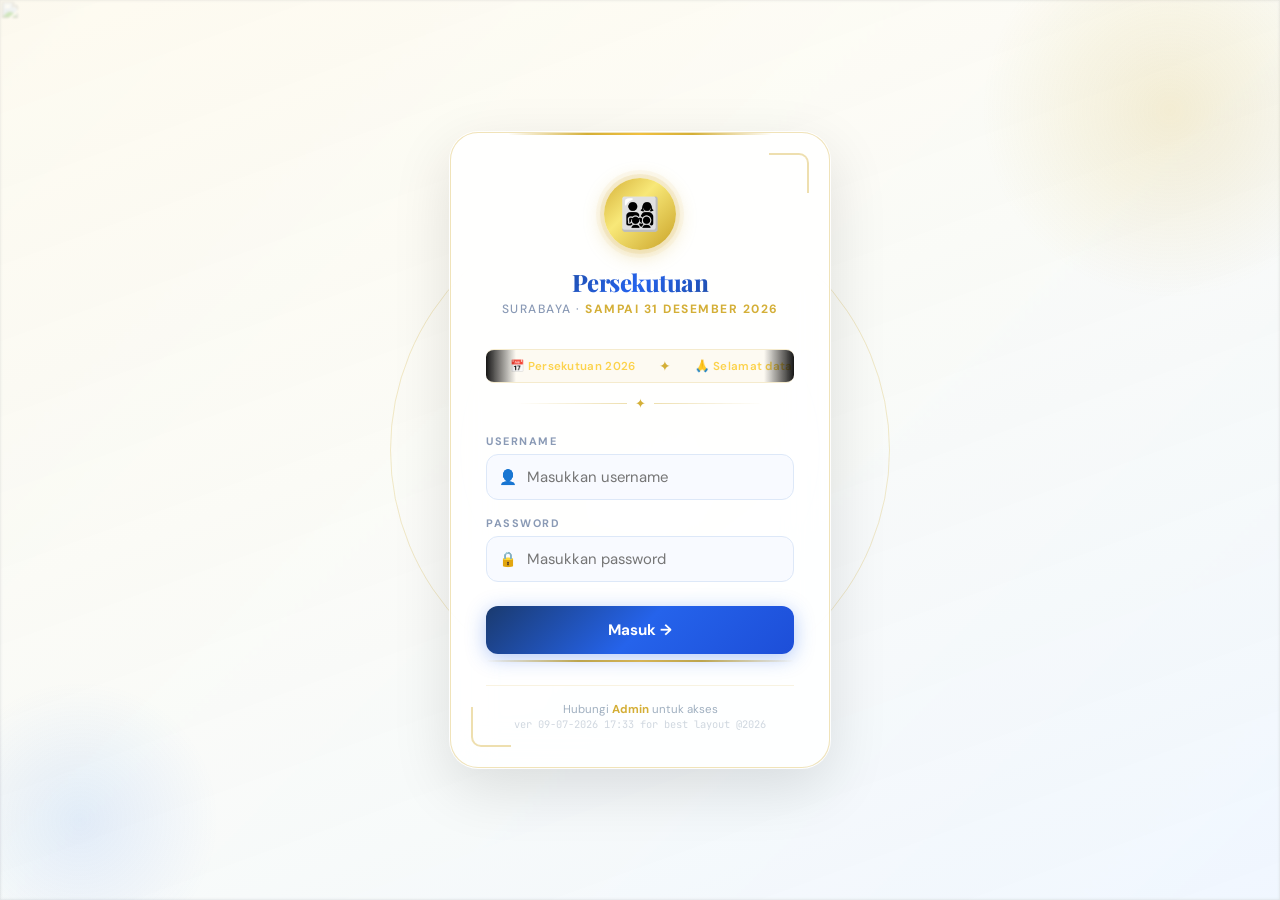
==== index.html @ e9e12b4b "Update index.html dan ada 17 33" ====
<!DOCTYPE html>
<html lang="id">
<head>
<meta charset="UTF-8">
<meta name="viewport" content="width=device-width, initial-scale=1.0, maximum-scale=1.0, user-scalable=no">
<title>Statistik Pemulihan 2026</title>
<script src="https://cdnjs.cloudflare.com/ajax/libs/PapaParse/5.4.1/papaparse.min.js"></script>
<script src="https://cdnjs.cloudflare.com/ajax/libs/xlsx/0.18.5/xlsx.full.min.js"></script>   
<link href="https://fonts.googleapis.com/css2?family=Playfair+Display:ital,wght@0,700;0,800;1,600&family=DM+Sans:wght@300;400;500;600;700&family=JetBrains+Mono:wght@400;600&display=swap" rel="stylesheet">
<script src="https://cdnjs.cloudflare.com/ajax/libs/tone/14.8.49/Tone.js"></script>
<style>
/* ═══════════════════════════════════════════════════
   THEME SYSTEM 16.37 dan 23.35
═══════════════════════════════════════════════════ */
[data-theme="light-white"]{--bg:#f8f9fa;--surface:#ffffff;--surface2:#f0f2f5;--border:#dee2e6;--accent:#1a56db;--accent2:#0891b2;--accent3:#7c3aed;--green:#16a34a;--yellow:#ca8a04;--red:#dc2626;--text:#1e293b;--text2:#475569;--text3:#94a3b8;--glow:rgba(26,86,219,.1);--header-bg:#ffffff;--radius:13px;--fs-bg:#f8f9fa;--fs-text:#1e293b;}
[data-theme="light-cream"]{--bg:#fdf8f0;--surface:#fffef9;--surface2:#f5ede0;--border:#e8d5b7;--accent:#92400e;--accent2:#0891b2;--accent3:#7c3aed;--green:#166534;--yellow:#92400e;--red:#dc2626;--text:#1c1008;--text2:#44301a;--text3:#a16207;--glow:rgba(146,64,14,.1);--header-bg:#fffef9;--radius:13px;--fs-bg:#fdf8f0;--fs-text:#1c1008;}
[data-theme="light-yellow"]{--bg:#fefce8;--surface:#ffffff;--surface2:#fef9c3;--border:#fde68a;--accent:#1d4ed8;--accent2:#0369a1;--accent3:#7c3aed;--green:#166534;--yellow:#b45309;--red:#be123c;--text:#1e3a5f;--text2:#1e40af;--text3:#3b82f6;--glow:rgba(29,78,216,.1);--header-bg:#ffffff;--radius:13px;--fs-bg:#fefce8;--fs-text:#1e3a5f;}
[data-theme="light-pink"]{--bg:#fdf2f8;--surface:#ffffff;--surface2:#fce7f3;--border:#f9a8d4;--accent:#be185d;--accent2:#0891b2;--accent3:#7c3aed;--green:#166534;--yellow:#b45309;--red:#9f1239;--text:#4a0826;--text2:#831843;--text3:#db2777;--glow:rgba(190,24,93,.1);--header-bg:#ffffff;--radius:13px;--fs-bg:#fdf2f8;--fs-text:#4a0826;}
[data-theme="light-black"]{--bg:#f1f5f9;--surface:#ffffff;--surface2:#e2e8f0;--border:#cbd5e1;--accent:#0f172a;--accent2:#334155;--accent3:#475569;--green:#15803d;--yellow:#b45309;--red:#dc2626;--text:#0f172a;--text2:#1e293b;--text3:#475569;--glow:rgba(15,23,42,.08);--header-bg:#ffffff;--radius:13px;--fs-bg:#f1f5f9;--fs-text:#0f172a;}
[data-theme="dark-black"]{--bg:#0a0a0a;--surface:#141414;--surface2:#1e1e1e;--border:#2a2a2a;--accent:#ffffff;--accent2:#e2e8f0;--accent3:#94a3b8;--green:#22c55e;--yellow:#facc15;--red:#f87171;--text:#f1f5f9;--text2:#cbd5e1;--text3:#64748b;--glow:rgba(255,255,255,.08);--header-bg:#141414;--radius:13px;--fs-bg:#0a0a0a;--fs-text:#f1f5f9;}
[data-theme="dark-green"]{--bg:#071a0e;--surface:#0d2a18;--surface2:#153d24;--border:#1e5c34;--accent:#4ade80;--accent2:#86efac;--accent3:#bbf7d0;--green:#16a34a;--yellow:#facc15;--red:#f87171;--text:#dcfce7;--text2:#86efac;--text3:#4ade80;--glow:rgba(74,222,128,.15);--header-bg:#0d2a18;--radius:13px;--fs-bg:#071a0e;--fs-text:#dcfce7;}
[data-theme="dark-blue"]{--bg:#030d1a;--surface:#041526;--surface2:#072040;--border:#0a3060;--accent:#60a5fa;--accent2:#93c5fd;--accent3:#bfdbfe;--green:#34d399;--yellow:#fbbf24;--red:#f87171;--text:#e0f2fe;--text2:#93c5fd;--text3:#60a5fa;--glow:rgba(96,165,250,.15);--header-bg:#041526;--radius:13px;--fs-bg:#030d1a;--fs-text:#e0f2fe;}
[data-theme="dark-red"]{--bg:#0d0000;--surface:#1a0000;--surface2:#2a0000;--border:#5c1010;--accent:#fca5a5;--accent2:#fda4af;--accent3:#fecdd3;--green:#34d399;--yellow:#fbbf24;--red:#ef4444;--text:#fee2e2;--text2:#fca5a5;--text3:#f87171;--glow:rgba(252,165,165,.15);--header-bg:#1a0000;--radius:13px;--fs-bg:#0d0000;--fs-text:#fee2e2;}
[data-theme="dark-gold"]{--bg:#0c0900;--surface:#1a1400;--surface2:#2a2100;--border:#4a3800;--accent:#fcd34d;--accent2:#fbbf24;--accent3:#f59e0b;--green:#34d399;--yellow:#f59e0b;--red:#f87171;--text:#fefce8;--text2:#fde68a;--text3:#fbbf24;--glow:rgba(252,211,77,.15);--header-bg:#1a1400;--radius:13px;--fs-bg:#0c0900;--fs-text:#fefce8;}
:root{--bg:#0a0e17;--surface:#111827;--surface2:#1a2235;--border:#1e2d45;--accent:#3b82f6;--accent2:#06b6d4;--accent3:#8b5cf6;--green:#10b981;--yellow:#f59e0b;--red:#ef4444;--text:#e2e8f0;--text2:#94a3b8;--text3:#64748b;--glow:rgba(59,130,246,.15);--header-bg:#111827;--radius:13px;--fs-bg:#0a0e17;--fs-text:#e2e8f0;}

*,*::before,*::after{box-sizing:border-box;margin:0;padding:0}
html,body{height:100%;font-family:'DM Sans',sans-serif;background:var(--bg);color:var(--text);overflow:hidden;-webkit-font-smoothing:antialiased;}
body{min-height:100vh;min-height:-webkit-fill-available;}

/* ── LOGIN ─────────────────────────────────────────────── */
#login-screen{position:fixed;top:0;left:0;width:100%;height:100%;display:flex;align-items:center;justify-content:center;z-index:9000;overflow:hidden;background:linear-gradient(135deg,#f8f5ee 0%,#fffdf7 40%,#f0f4ff 100%);}
#login-media-wrap{position:absolute;inset:0;z-index:0;overflow:hidden;}
#login-video-bg{width:100%;height:100%;object-fit:cover;display:none;}
#login-img-bg{width:100%;height:100%;object-fit:cover;display:none;}
.login-media-overlay{position:absolute;inset:0;background:linear-gradient(160deg,rgba(255,252,240,.72) 0%,rgba(240,248,255,.65) 100%);backdrop-filter:blur(1px);}
.login-geo{position:absolute;inset:0;z-index:1;overflow:hidden;pointer-events:none;}
.login-geo::before{content:'';position:absolute;top:-80px;right:-80px;width:380px;height:380px;border-radius:50%;background:radial-gradient(circle,rgba(212,175,55,.18) 0%,transparent 70%);}
.login-geo::after{content:'';position:absolute;bottom:-60px;left:-60px;width:280px;height:280px;border-radius:50%;background:radial-gradient(circle,rgba(59,130,246,.12) 0%,transparent 70%);}
.login-ring{position:absolute;border-radius:50%;border:1px solid rgba(212,175,55,.25);animation:ringRotate 18s linear infinite;}
.login-ring-1{width:500px;height:500px;top:50%;left:50%;transform:translate(-50%,-50%);animation-duration:22s;}
.login-ring-2{width:360px;height:360px;top:50%;left:50%;transform:translate(-50%,-50%);border-color:rgba(59,130,246,.18);animation-direction:reverse;animation-duration:16s;}
.login-ring-3{width:220px;height:220px;top:50%;left:50%;transform:translate(-50%,-50%);border-color:rgba(212,175,55,.3);animation-duration:10s;}
@keyframes ringRotate{from{transform:translate(-50%,-50%) rotate(0deg)}to{transform:translate(-50%,-50%) rotate(360deg)}}
.ring-dot{position:absolute;width:7px;height:7px;border-radius:50%;background:radial-gradient(circle,#d4af37,rgba(212,175,55,.3));top:-3px;left:50%;transform:translateX(-50%);box-shadow:0 0 8px rgba(212,175,55,.6);}
.ring-dot-2{background:radial-gradient(circle,#3b82f6,rgba(59,130,246,.3));box-shadow:0 0 8px rgba(59,130,246,.5);}
.login-card{position:relative;z-index:10;background:rgba(255,255,255,.88);border:1.5px solid rgba(212,175,55,.35);border-radius:28px;padding:2.8rem 2.2rem 2.2rem;width:94%;max-width:380px;box-shadow:0 0 0 1px rgba(255,255,255,.9),0 20px 60px rgba(0,0,0,.12),inset 0 1px 0 rgba(255,255,255,1);backdrop-filter:blur(20px);animation:loginCardIn .7s cubic-bezier(.34,1.56,.64,1) both;}
@keyframes loginCardIn{from{opacity:0;transform:translateY(30px) scale(.96)}to{opacity:1;transform:none}}
.login-card::before{content:'';position:absolute;top:0;left:15%;right:15%;height:2px;background:linear-gradient(90deg,transparent,#d4af37 30%,#f0c040 50%,#d4af37 70%,transparent);border-radius:0 0 2px 2px;}
.login-card::after{content:'';position:absolute;top:20px;right:20px;width:40px;height:40px;border-top:2px solid rgba(212,175,55,.4);border-right:2px solid rgba(212,175,55,.4);border-radius:0 10px 0 0;}
.login-corner-bl{position:absolute;bottom:20px;left:20px;width:40px;height:40px;border-bottom:2px solid rgba(212,175,55,.4);border-left:2px solid rgba(212,175,55,.4);border-radius:0 0 0 10px;}
.login-logo{text-align:center;margin-bottom:2rem;}
.login-emblem{width:72px;height:72px;border-radius:50%;background:linear-gradient(135deg,#d4af37 0%,#f8e878 40%,#c9a227 100%);display:flex;align-items:center;justify-content:center;margin:0 auto 1rem;font-size:2rem;box-shadow:0 4px 20px rgba(212,175,55,.4),0 0 0 4px rgba(212,175,55,.12),0 0 0 8px rgba(212,175,55,.06);animation:emblemPulse 3s ease-in-out infinite;}
@keyframes emblemPulse{0%,100%{box-shadow:0 4px 20px rgba(212,175,55,.4),0 0 0 4px rgba(212,175,55,.12),0 0 0 8px rgba(212,175,55,.06)}50%{box-shadow:0 4px 28px rgba(212,175,55,.6),0 0 0 6px rgba(212,175,55,.18),0 0 0 12px rgba(212,175,55,.08)}}
.login-logo h2{font-family:'Playfair Display',serif;font-size:1.5rem;font-weight:800;background:linear-gradient(135deg,#1a3a6e,#2563eb,#1a3a6e);-webkit-background-clip:text;-webkit-text-fill-color:transparent;background-clip:text;letter-spacing:-.5px;margin-bottom:3px;}
.login-logo .sub{font-size:.75rem;font-weight:500;color:#8a9ab5;letter-spacing:1.5px;text-transform:uppercase;}
.login-logo .sub span{color:#d4af37;font-weight:700;}
.login-divider{display:flex;align-items:center;gap:8px;margin:0 auto 1.4rem;width:80%;}
.login-divider::before,.login-divider::after{content:'';flex:1;height:1px;background:linear-gradient(90deg,transparent,rgba(212,175,55,.4));}
.login-divider::after{background:linear-gradient(90deg,rgba(212,175,55,.4),transparent);}
.login-divider-icon{font-size:.8rem;color:#d4af37;}

 /* ── TICKER / TEKS BERJALAN LOGIN ─────────────────────────── */
.login-ticker-wrap {
  overflow: hidden;
  border-top: 1px solid rgba(212,175,55,.2);
  border-bottom: 1px solid rgba(212,175,55,.2);
  background: rgba(212,175,55,.06);
  border-radius: 8px;
  padding: 7px 0;
  margin: 12px 0;
  position: relative;
}
.login-ticker-wrap::before,
.login-ticker-wrap::after {
  content: '';
  position: absolute;
  top: 0; bottom: 0;
  width: 30px;
  z-index: 2;
}
.login-ticker-wrap::before { left: 0; background: linear-gradient(to right, rgba(255,252,240,.95), transparent); }
.login-ticker-wrap::after  { right:0; background: linear-gradient(to left,  rgba(255,252,240,.95), transparent); }

.login-ticker {
  display: flex;
  white-space: nowrap;
  animation: tickerScroll 28s linear infinite;
  will-change: transform;
}
.login-ticker:hover { animation-play-state: paused; }
.login-ticker-item {
  display: inline-flex;
  align-items: center;
  gap: 6px;
  padding: 0 24px;
  font-size: .72rem;
  font-weight: 600;
  color: #92400e;
  letter-spacing: .3px;
  font-family: 'DM Sans', sans-serif;
}
.login-ticker-sep {
  color: #d4af37;
  font-size: .9rem;
}
@keyframes tickerScroll {
  from { transform: translateX(0); }
  to   { transform: translateX(-50%); }
}

/* Dark theme ticker override */
[data-theme^="dark"] .login-ticker-item { color: #fcd34d; }
[data-theme^="dark"] .login-ticker-wrap::before { background: linear-gradient(to right, rgba(10,10,10,.95), transparent); }
[data-theme^="dark"] .login-ticker-wrap::after  { background: linear-gradient(to left,  rgba(10,10,10,.95), transparent); }
[data-theme="light-white"] .login-ticker-wrap::before { background: linear-gradient(to right, rgba(248,249,250,.95), transparent); }
[data-theme="light-white"] .login-ticker-wrap::after  { background: linear-gradient(to left,  rgba(248,249,250,.95), transparent); }  
.lf{margin-bottom:1rem;}
.lf label{display:block;font-size:.68rem;font-weight:700;color:#8a9ab5;text-transform:uppercase;letter-spacing:1.5px;margin-bottom:6px;}
.lf-input-wrap{position:relative;}
.lf-icon{position:absolute;left:13px;top:50%;transform:translateY(-50%);font-size:.9rem;color:#b0bec5;pointer-events:none;}
.lf input{width:100%;background:#f8faff;border:1.5px solid #dde8f8;border-radius:12px;padding:12px 14px 12px 40px;color:#1e2d4a;font-family:'DM Sans',sans-serif;font-size:.93rem;outline:none;transition:border-color .25s,box-shadow .25s;}
.lf input:focus{border-color:#d4af37;background:#fff;box-shadow:0 0 0 4px rgba(212,175,55,.12);}
.login-btn{width:100%;padding:14px;margin-top:.5rem;background:linear-gradient(135deg,#1a3a6e 0%,#2563eb 50%,#1d4ed8 100%);color:#fff;border:none;border-radius:12px;font-family:'DM Sans',sans-serif;font-weight:700;font-size:.95rem;cursor:pointer;box-shadow:0 4px 20px rgba(37,99,235,.35);transition:all .2s;}
.login-btn:active{transform:scale(.98);}
.login-btn-gold{display:block;height:2px;margin-top:6px;border-radius:2px;background:linear-gradient(90deg,transparent,#d4af37 30%,#f0c040 50%,#d4af37 70%,transparent);}
.login-footer{text-align:center;margin-top:1.4rem;font-size:.72rem;color:#a0b0c0;border-top:1px solid rgba(212,175,55,.15);padding-top:1rem;}
.login-footer strong{color:#d4af37;}
.login-error{background:rgba(239,68,68,.08);border:1px solid rgba(239,68,68,.25);border-radius:8px;padding:8px 12px;font-size:.8rem;color:#dc2626;margin-top:8px;display:none;text-align:center;}


/* ── POPUP PENGUMUMAN ANIMASI ─────────────────────────────── */
@keyframes popupIn {
  from { opacity:0; transform:scale(.9) translateY(20px); }
  to   { opacity:1; transform:none; }
}

/* ── ADMIN PENGUMUMAN BUTTON ──────────────────────────────── */
#admin-pum-section { animation: fadeIn .3s ease; }
@keyframes fadeIn { from{opacity:0;transform:translateY(10px)} to{opacity:1;transform:none} }
/* ── MAIN APP ─────────────────────────────────────────── */
#main-app{display:none;flex-direction:column;height:100vh;height:-webkit-fill-available;padding-bottom:env(safe-area-inset-bottom,0px);}
header{background:var(--header-bg);border-bottom:1px solid var(--border);padding:0 8px;height:54px;min-height:54px;display:flex;align-items:center;justify-content:space-between;flex-shrink:0;z-index:100;}
.hdr-left{display:flex;align-items:center;gap:8px;min-width:0;overflow:hidden;}
.hdr-dot{width:7px;height:7px;border-radius:50%;background:var(--green);box-shadow:0 0 6px var(--green);animation:blink 2s infinite;flex-shrink:0;}
@keyframes blink{0%,100%{opacity:1}50%{opacity:.3}}
.hdr-title{font-size:.82rem;font-weight:700;color:var(--text);white-space:nowrap;overflow:hidden;text-overflow:ellipsis;max-width:110px;}
.hdr-sub{font-size:.62rem;color:var(--text3);font-family:'JetBrains Mono',monospace;white-space:nowrap;overflow:hidden;text-overflow:ellipsis;max-width:110px;}
.hdr-right{display:flex;gap:4px;align-items:center;flex-shrink:0;}
.icon-btn{width:30px;height:30px;border-radius:7px;border:1px solid var(--border);background:var(--surface2);color:var(--text);cursor:pointer;display:flex;align-items:center;justify-content:center;font-size:.82rem;transition:background .2s;flex-shrink:0;}
.icon-btn:hover{background:var(--border);}
.icon-btn.logout{color:var(--red);border-color:rgba(239,68,68,.3);}
#live-clock{font-family:'JetBrains Mono',monospace;font-size:.65rem;color:var(--accent2);background:var(--surface2);padding:3px 6px;border-radius:7px;border:1px solid var(--border);letter-spacing:.3px;white-space:nowrap;}

/* ── THEME PANEL ──────────────────────────────────────── */
#theme-panel{display:none;position:fixed;top:58px;right:10px;z-index:500;background:var(--surface);border:1px solid var(--border);border-radius:14px;padding:12px;box-shadow:0 8px 32px rgba(0,0,0,.4);width:260px;}
.theme-section-label{font-size:.65rem;font-weight:700;color:var(--text3);text-transform:uppercase;letter-spacing:1px;margin:6px 0 4px;}
.theme-chips-row{display:flex;flex-wrap:wrap;gap:5px;margin-bottom:4px;}
.theme-chip{display:flex;align-items:center;gap:5px;padding:5px 9px;border-radius:7px;border:1px solid var(--border);background:var(--surface2);cursor:pointer;font-size:.72rem;font-weight:500;color:var(--text2);transition:all .2s;white-space:nowrap;}
.theme-chip:hover,.theme-chip.active{border-color:var(--accent);color:var(--accent);background:var(--glow);}
.theme-dot{width:9px;height:9px;border-radius:50%;flex-shrink:0;}

nav{display:flex;overflow-x:auto;background:var(--surface);border-bottom:1px solid var(--border);flex-shrink:0;scrollbar-width:none;padding:0 6px;gap:2px;min-height:40px;}
nav::-webkit-scrollbar{display:none;}
nav button{padding:8px 12px;border:none;background:none;cursor:pointer;white-space:nowrap;font-family:'DM Sans',sans-serif;font-weight:500;font-size:.8rem;color:var(--text3);border-bottom:2px solid transparent;transition:all .2s;flex-shrink:0;}
nav button.active{color:var(--accent);border-bottom-color:var(--accent);}
nav button:hover:not(.active){color:var(--text2);}

#app-content-wrapper{flex:1;min-height:0;overflow-y:auto;-webkit-overflow-scrolling:touch;}
.content-area{padding:12px 12px 80px 12px;}

/* ── FULLSCREEN LYRIC ─────────────────────────────────── */
#fullscreen-lyric{position:fixed;inset:0;background:var(--fs-bg,var(--bg));color:var(--fs-text,var(--text));z-index:9999;display:flex;flex-direction:column;}
.fs-back{position:fixed;top:10px;left:10px;z-index:10;background:var(--surface);border:1px solid var(--border);color:var(--text);border-radius:8px;padding:8px 14px;font-family:'DM Sans',sans-serif;font-weight:600;font-size:.85rem;cursor:pointer;}
.fs-controls{position:fixed;top:10px;right:10px;z-index:10;display:flex;gap:5px;}
.fs-ctrl-btn{background:var(--surface);border:1px solid var(--border);color:var(--text);border-radius:8px;padding:7px 12px;font-family:'DM Sans',sans-serif;font-weight:600;font-size:.85rem;cursor:pointer;}
.fs-content{flex:1;padding:60px 20px;font-size:2rem;line-height:1.6;white-space:pre-line;overflow-y:auto;text-align:center;color:var(--fs-text,var(--text));padding-bottom:calc(60px + env(safe-area-inset-bottom,0px));}

.font-normal{font-family:inherit;font-weight:normal;}
.font-bold{font-weight:700;}
.font-courier{font-family:'Courier New',Courier,monospace;line-height:1.6;}
.font-verdana{font-family:Verdana,Geneva,sans-serif;line-height:1.8;}
.font-times{font-family:'Times New Roman',Times,serif;line-height:1.7;}
.font-bold2{font-family:'DM Sans',sans-serif;font-weight:800;}
.font-thin{font-family:'DM Sans',sans-serif;font-weight:300;}

/* ── DASHBOARD ────────────────────────────────────────── */
.dash-grid{display:grid;grid-template-columns:1fr 1fr;gap:10px;margin-bottom:14px;}
.dash-card{background:var(--surface);border:1px solid var(--border);border-radius:var(--radius);padding:16px;position:relative;overflow:hidden;}
.dash-card::before{content:'';position:absolute;top:-20px;right:-20px;width:80px;height:80px;border-radius:50%;background:var(--glow);}
.dash-card-icon{font-size:1.6rem;margin-bottom:6px;display:block;}
.dash-card-val{font-size:1.8rem;font-weight:800;color:var(--accent);font-family:'Playfair Display',serif;}
.dash-card-label{font-size:.72rem;color:var(--text3);margin-top:2px;}
.clock-card{background:linear-gradient(135deg,var(--surface) 0%,var(--surface2) 100%);border:1px solid var(--border);border-radius:var(--radius);padding:18px 16px;text-align:center;margin-bottom:10px;}
.clock-big{font-family:'JetBrains Mono',monospace;font-size:2rem;font-weight:600;color:var(--accent);letter-spacing:2px;}
.clock-date{font-size:.8rem;color:var(--text2);margin-top:4px;}
.acara-now-box{background:var(--surface);border:1px solid var(--accent);border-radius:var(--radius);padding:14px;margin-bottom:10px;position:relative;overflow:hidden;}
.acara-now-box::before{content:'';position:absolute;left:0;top:0;bottom:0;width:4px;background:var(--accent);border-radius:4px 0 0 4px;}
.pie-wrap{position:relative;width:130px;height:130px;margin:0 auto;}
.pie-wrap svg{width:100%;height:100%;}
.pie-legend{display:flex;flex-direction:column;gap:5px;margin-top:8px;}
.pie-leg-item{display:flex;align-items:center;gap:6px;font-size:.72rem;color:var(--text2);}
.pie-leg-dot{width:10px;height:10px;border-radius:50%;flex-shrink:0;}
.bar-chart-wrap{width:100%;padding:8px 0;}
.bar-item{display:flex;align-items:center;gap:8px;margin-bottom:8px;}
.bar-label{font-size:.72rem;color:var(--text2);min-width:80px;max-width:80px;overflow:hidden;text-overflow:ellipsis;white-space:nowrap;}
.bar-track{flex:1;height:20px;background:var(--surface2);border-radius:5px;overflow:hidden;}
.bar-fill{height:100%;border-radius:5px;display:flex;align-items:center;justify-content:flex-end;padding-right:6px;transition:width .6s cubic-bezier(.4,0,.2,1);}
.bar-val{font-size:.68rem;font-weight:700;color:#fff;font-family:'JetBrains Mono',monospace;}
/* kategori table */
.dash-table{width:100%;border-collapse:collapse;font-size:.8rem;}
.dash-table th{background:var(--surface2);color:var(--text3);font-size:.68rem;text-transform:uppercase;letter-spacing:.8px;padding:7px 10px;text-align:left;border-bottom:1px solid var(--border);}
.dash-table td{padding:7px 10px;border-bottom:1px solid var(--border);color:var(--text);}
.dash-table tr:last-child td{border-bottom:none;}
.dash-table td:last-child{font-family:'JetBrains Mono',monospace;font-weight:700;color:var(--accent);text-align:right;}

/* ── CARDS & LISTS ────────────────────────────────────── */
.modern-list{display:flex;flex-direction:column;gap:9px;}
.modern-item{display:flex;align-items:center;background:var(--surface);padding:12px;border-radius:var(--radius);border:1px solid var(--border);cursor:pointer;transition:transform .15s,border-color .2s;gap:12px;}
.modern-item:hover{border-color:var(--accent);transform:translateY(-1px);}
.modern-item-img{width:54px;height:54px;border-radius:11px;object-fit:cover;flex-shrink:0;}
.modern-item-content{flex:1;overflow:hidden;}
.modern-item-title{font-weight:700;font-size:.92rem;white-space:nowrap;overflow:hidden;text-overflow:ellipsis;color:var(--text);}
.modern-item-desc{font-size:.75rem;color:var(--text2);white-space:nowrap;overflow:hidden;text-overflow:ellipsis;margin-top:2px;}
.modern-item-arrow{color:var(--text3);font-size:1rem;flex-shrink:0;}

/* ── FILTER & INPUT ───────────────────────────────────── */
.filter-group{display:flex;flex-wrap:wrap;gap:7px;margin-bottom:12px;}
.k-input{padding:8px 11px;border-radius:9px;border:1px solid var(--border);flex:1;min-width:110px;background:var(--surface);color:var(--text);font-family:'DM Sans',sans-serif;font-size:.82rem;outline:none;transition:border-color .2s;}
.k-input:focus{border-color:var(--accent);}
.k-input option{background:var(--surface);}
.checklist-filter-wrap{background:var(--surface);border:1px solid var(--border);border-radius:10px;padding:10px 12px;margin-bottom:8px;}
.checklist-filter-title{font-size:.72rem;font-weight:700;color:var(--text3);text-transform:uppercase;letter-spacing:1px;margin-bottom:6px;display:flex;align-items:center;justify-content:space-between;}
.checklist-items{display:flex;flex-wrap:wrap;gap:6px;}
.checklist-item{display:flex;align-items:center;gap:5px;background:var(--surface2);border:1px solid var(--border);border-radius:6px;padding:4px 9px;cursor:pointer;font-size:.75rem;color:var(--text2);transition:all .15s;user-select:none;}
.checklist-item.checked{background:var(--accent);border-color:var(--accent);color:#fff;}
.andor-toggle{font-size:.68rem;padding:3px 8px;border:1px solid var(--border);border-radius:5px;background:var(--surface2);color:var(--text3);cursor:pointer;}
.andor-toggle.active{background:var(--yellow);border-color:var(--yellow);color:#000;}

/* ── TABS ─────────────────────────────────────────────── */
.tab-group{display:flex;gap:5px;margin-bottom:12px;overflow-x:auto;scrollbar-width:none;}
.tab-group::-webkit-scrollbar{display:none;}
.tab-btn{padding:7px 12px;border:1px solid var(--border);background:var(--surface2);color:var(--text2);border-radius:8px;cursor:pointer;font-family:'DM Sans',sans-serif;font-size:.78rem;font-weight:500;flex-shrink:0;transition:all .2s;}
.tab-btn.active{background:var(--accent);color:#fff;border-color:var(--accent);}
.kidung-tab{display:none;}
.active-tab{display:block;}

/* ── ACTION ROW ───────────────────────────────────────── */
.action-row{display:flex;gap:5px;flex-wrap:wrap;margin-bottom:12px;}
.btn-action{padding:7px 11px;border-radius:8px;border:1px solid var(--border);background:var(--surface2);color:var(--text);font-family:'DM Sans',sans-serif;font-size:.78rem;font-weight:500;cursor:pointer;transition:all .15s;}
.btn-action:hover{background:var(--border);}
.btn-action.accent{background:var(--accent);color:#fff;border-color:var(--accent);}
.btn-action.green{background:var(--green);color:#fff;border-color:var(--green);}
.btn-action.red{background:var(--red);color:#fff;border-color:var(--red);}

/* ── LYRIC BOX ────────────────────────────────────────── */
.lyric-box{background:var(--surface2);border:1px solid var(--border);border-radius:12px;padding:14px;max-height:55vh;overflow-y:auto;}
.scalable-text{white-space:pre-wrap;line-height:1.75;transition:font-size .2s;word-wrap:break-word;font-family:'JetBrains Mono',monospace;font-size:13px;color:var(--text);}
.key-line{color:#60a5fa;font-weight:600;}
.note-line{color:#86efac;}

/* ── MUSIC PLAYER ─────────────────────────────────────── */
.music-player{background:var(--surface2);border:1px solid var(--border);border-radius:var(--radius);padding:14px;margin-bottom:12px;}
.music-player audio{width:100%;height:38px;border-radius:8px;margin-bottom:9px;}
.transpose-row{display:flex;align-items:center;gap:7px;flex-wrap:wrap;}
.transpose-label{font-size:.75rem;color:var(--text3);font-family:'JetBrains Mono',monospace;}
.transpose-display{font-family:'JetBrains Mono',monospace;font-size:.95rem;font-weight:700;color:var(--accent);min-width:60px;text-align:center;background:var(--surface);padding:4px 8px;border-radius:6px;border:1px solid var(--border);}
.tone-player{background:var(--surface2);border:1px solid var(--border);border-radius:var(--radius);padding:14px;margin-bottom:12px;}
.tone-player-title{font-size:.8rem;font-weight:600;color:var(--text);margin-bottom:10px;}
.tone-btns{display:flex;gap:5px;flex-wrap:wrap;margin-bottom:10px;}
.tone-progress{width:100%;height:4px;background:var(--surface);border-radius:2px;overflow:hidden;margin-top:8px;}
.tone-progress-fill{height:100%;background:var(--accent);border-radius:2px;width:0%;transition:width .1s linear;}

/* ── IMAGE VIEWER ─────────────────────────────────────── */
#img-viewer{display:none;position:fixed;top:0;left:0;width:100%;height:100%;background:rgba(0,0,0,.97);z-index:2000;flex-direction:column;touch-action:none;}
.iv-toolbar-top{position:absolute;top:0;left:0;right:0;padding:12px 16px;display:flex;align-items:center;justify-content:space-between;background:linear-gradient(to bottom,rgba(0,0,0,.85),transparent);z-index:10;gap:8px;}
.iv-title-area{flex:1;}
.iv-title{color:#fff;font-size:.88rem;font-weight:700;margin-bottom:2px;}
.iv-counter{color:rgba(255,255,255,.5);font-family:'JetBrains Mono',monospace;font-size:.72rem;}
.iv-top-btns{display:flex;gap:6px;align-items:center;}
.iv-top-btn{width:36px;height:36px;border-radius:10px;background:rgba(255,255,255,.15);backdrop-filter:blur(8px);border:1px solid rgba(255,255,255,.2);color:#fff;font-size:.85rem;cursor:pointer;display:flex;align-items:center;justify-content:center;font-weight:600;}
.iv-top-btn:hover{background:rgba(255,255,255,.3);}
.iv-top-btn.close{background:rgba(239,68,68,.4);border-color:rgba(239,68,68,.5);}
.iv-img-area{flex:1;display:flex;align-items:center;justify-content:center;position:relative;overflow:hidden;}
.iv-img-container{transition:transform .15s ease;transform-origin:center center;cursor:grab;}
.iv-img-container:active{cursor:grabbing;}
#iv-main-img{max-width:100vw;max-height:100vh;object-fit:contain;display:block;-webkit-user-drag:none;pointer-events:none;}
.iv-nav-btn{position:absolute;top:50%;transform:translateY(-50%);width:44px;height:44px;border-radius:50%;background:rgba(255,255,255,.18);border:1px solid rgba(255,255,255,.25);color:#fff;font-size:1.4rem;font-weight:700;cursor:pointer;display:flex;align-items:center;justify-content:center;z-index:5;}
#iv-prev{left:10px;}#iv-next{right:10px;}
.iv-toolbar-bottom{position:absolute;bottom:0;left:0;right:0;background:linear-gradient(to top,rgba(0,0,0,.85),transparent);padding:10px 14px 20px;z-index:10;}
.iv-dots{display:flex;justify-content:center;gap:5px;flex-wrap:wrap;margin-bottom:10px;}
.iv-dot{width:5px;height:5px;border-radius:50%;background:rgba(255,255,255,.3);cursor:pointer;}
.iv-dot.active{background:#fff;transform:scale(1.5);}
.iv-zoom-label{text-align:center;font-family:'JetBrains Mono',monospace;font-size:.7rem;color:rgba(255,255,255,.5);margin-bottom:8px;}

/* ── PDF VIEWER ───────────────────────────────────────── */
.pdf-item{background:var(--surface);border:1px solid var(--border);border-radius:var(--radius);padding:14px;cursor:pointer;display:flex;align-items:center;gap:13px;margin-bottom:9px;}
.pdf-fullscreen{display:none;position:fixed;inset:0;background:#111;z-index:2000;flex-direction:column;}
.pdf-toolbar{background:var(--surface);border-bottom:1px solid var(--border);padding:9px 14px;display:flex;align-items:center;justify-content:space-between;gap:8px;}
.pdf-toolbar-title{font-weight:600;font-size:.88rem;}
#pdf-frame{flex:1;width:100%;border:none;}

/* ── MODAL ────────────────────────────────────────────── */
.modal-overlay{display:none;position:fixed;top:0;left:0;width:100%;height:100%;background:rgba(0,0,0,.8);backdrop-filter:blur(4px);z-index:800;overflow-y:auto;}
.modal-panel{background:var(--surface);border-top:1px solid var(--border);min-height:100vh;padding:16px 14px 160px;}   
.modal-close-bar{position:fixed;bottom:0;left:0;width:100%;padding:12px 14px;background:var(--surface);border-top:1px solid var(--border);display:flex;gap:7px;z-index:810;padding-bottom:calc(12px + env(safe-area-inset-bottom,0px));}
.close-btn-main{flex:1;padding:11px;background:var(--surface2);color:var(--text);border:1px solid var(--border);border-radius:10px;font-family:'DM Sans',sans-serif;font-weight:600;font-size:.88rem;cursor:pointer;}

/* ── JEMAAT POPUP ─────────────────────────────────────── */
.jemaat-popup-overlay{display:none;position:fixed;inset:0;background:rgba(0,0,0,.7);backdrop-filter:blur(6px);z-index:850;align-items:center;justify-content:center;padding:16px;}
.jemaat-popup-overlay.open{display:flex;}
.jemaat-popup{background:var(--surface);border:1px solid var(--border);border-radius:20px;width:100%;max-width:420px;max-height:92vh;overflow-y:auto;box-shadow:0 20px 60px rgba(0,0,0,.5);animation:popupIn .25s cubic-bezier(.34,1.56,.64,1);}
@keyframes popupIn{from{opacity:0;transform:scale(.9) translateY(20px)}to{opacity:1;transform:none}}
.jp-header{padding:20px 20px 0;text-align:center;position:relative;}
.jp-close{position:absolute;top:12px;right:12px;width:32px;height:32px;border-radius:50%;background:var(--surface2);border:1px solid var(--border);color:var(--text3);cursor:pointer;font-size:.9rem;display:flex;align-items:center;justify-content:center;z-index:2;}
.jp-avatar-wrap{position:relative;width:90px;height:90px;margin:0 auto 12px;cursor:pointer;}
.jp-avatar{width:90px;height:90px;border-radius:50%;object-fit:cover;border:3px solid var(--accent);}
.jp-avatar-zoom-hint{position:absolute;bottom:0;right:0;width:24px;height:24px;background:var(--accent);border-radius:50%;display:flex;align-items:center;justify-content:center;font-size:.65rem;}
.jp-name{font-family:'Playfair Display',serif;font-size:1.3rem;font-weight:700;color:var(--text);margin-bottom:3px;}
.jp-nick{font-size:.78rem;color:var(--text3);margin-bottom:8px;}
.jp-tags{display:flex;justify-content:center;gap:5px;flex-wrap:wrap;margin-bottom:14px;}
.jp-body{padding:0 16px 20px;}
.jp-grid{display:grid;grid-template-columns:1fr 1fr;gap:7px;margin-bottom:10px;}
.jp-field{background:var(--surface2);border-radius:8px;padding:8px 10px;border:1px solid var(--border);}
.jp-field-label{font-size:.62rem;color:var(--text3);text-transform:uppercase;letter-spacing:.8px;margin-bottom:2px;}
.jp-field-value{font-size:.83rem;font-weight:600;color:var(--text);}
.jp-field.full{grid-column:1/-1;}
.jp-copy-btn{width:100%;padding:10px;background:var(--accent);color:#fff;border:none;border-radius:10px;font-family:'DM Sans',sans-serif;font-weight:600;font-size:.88rem;cursor:pointer;margin-top:8px;}
/* edit field in jemaat popup */
.jp-edit-input{width:100%;background:var(--surface);border:1.5px solid var(--accent);border-radius:7px;padding:6px 8px;color:var(--text);font-family:'DM Sans',sans-serif;font-size:.82rem;outline:none;margin-top:3px;}
.jp-edit-input:focus{border-color:var(--accent2);}
.jp-save-btn{width:100%;padding:9px;background:var(--green);color:#fff;border:none;border-radius:9px;font-family:'DM Sans',sans-serif;font-weight:600;font-size:.85rem;cursor:pointer;margin-top:6px;}

/* ── PERTANYAAN ───────────────────────────────────────── */
.ptny-form{background:var(--surface);border:1px solid var(--border);border-radius:var(--radius);padding:16px;margin-bottom:12px;}
.ptny-form-title{font-weight:700;font-size:1rem;margin-bottom:14px;color:var(--text);}
.ptny-field{margin-bottom:10px;}
.ptny-field label{display:block;font-size:.72rem;font-weight:600;color:var(--text3);text-transform:uppercase;letter-spacing:.8px;margin-bottom:4px;}
.ptny-field input,.ptny-field select,.ptny-field textarea{width:100%;background:var(--surface2);border:1.5px solid var(--border);border-radius:9px;padding:10px 12px;color:var(--text);font-family:'DM Sans',sans-serif;font-size:.86rem;outline:none;transition:border-color .2s;}
.ptny-field input:focus,.ptny-field select:focus,.ptny-field textarea:focus{border-color:var(--accent);}
.ptny-field select option{background:var(--surface);}
.ptny-field textarea{resize:vertical;min-height:80px;}
.ptny-submit-btn{width:100%;padding:12px;background:linear-gradient(135deg,var(--accent),var(--accent3));color:#fff;border:none;border-radius:10px;font-family:'DM Sans',sans-serif;font-weight:700;font-size:.92rem;cursor:pointer;}
.ptny-char-count{font-size:.68rem;color:var(--text3);text-align:right;margin-top:3px;}

.ptny-card{background:var(--surface);border:1px solid var(--border);border-radius:var(--radius);padding:14px;margin-bottom:10px;position:relative;}
.ptny-card-header{display:flex;align-items:flex-start;gap:10px;margin-bottom:8px;}
.ptny-card-meta{flex:1;}
.ptny-card-topik{font-size:.7rem;font-weight:700;text-transform:uppercase;letter-spacing:.8px;margin-bottom:2px;}
.ptny-card-nama{font-size:.72rem;color:var(--text3);}
.ptny-card-waktu{font-family:'JetBrains Mono',monospace;font-size:.65rem;color:var(--text3);}
.ptny-urgensi{display:inline-block;font-size:.65rem;font-weight:700;padding:2px 8px;border-radius:10px;text-transform:uppercase;letter-spacing:.5px;}
.ptny-urgensi.Critical{background:rgba(239,68,68,.2);color:#ef4444;border:1px solid rgba(239,68,68,.3);}
.ptny-urgensi.High{background:rgba(245,158,11,.2);color:#f59e0b;border:1px solid rgba(245,158,11,.3);}
.ptny-urgensi.Medium{background:rgba(59,130,246,.2);color:#3b82f6;border:1px solid rgba(59,130,246,.3);}
.ptny-urgensi.Low{background:rgba(16,185,129,.2);color:#10b981;border:1px solid rgba(16,185,129,.3);}
.ptny-urgensi.Intermesso{background:rgba(139,92,246,.2);color:#8b5cf6;border:1px solid rgba(139,92,246,.3);}
.ptny-question-text{font-size:.9rem;color:var(--text);line-height:1.5;margin:8px 0;padding:10px;background:var(--surface2);border-radius:8px;}
.ptny-rating{display:flex;align-items:center;gap:8px;margin-top:8px;padding-top:8px;border-top:1px solid var(--border);}
.ptny-stars{font-size:1rem;letter-spacing:1px;}
.ptny-rating-num{font-family:'JetBrains Mono',monospace;font-size:.75rem;font-weight:700;}
.ptny-rating-btns{display:flex;gap:4px;margin-left:auto;}
.ptny-rating-btn{padding:4px 8px;border-radius:6px;border:1px solid var(--border);background:var(--surface2);color:var(--text);font-family:'JetBrains Mono',monospace;font-size:.75rem;font-weight:700;cursor:pointer;}
.ptny-rating-btn.pos{border-color:var(--green);color:var(--green);}
.ptny-rating-btn.neg{border-color:var(--red);color:var(--red);}
.ptny-answer-box{background:var(--surface2);border:1px solid var(--border);border-radius:8px;padding:10px;margin-top:8px;font-size:.82rem;color:var(--text2);}
.ptny-answer-label{font-size:.65rem;font-weight:700;color:var(--text3);text-transform:uppercase;margin-bottom:4px;}
.ptny-status-badge{display:inline-block;font-size:.65rem;font-weight:700;padding:2px 8px;border-radius:5px;text-transform:uppercase;margin-top:6px;}
.ptny-jawab-row{background:var(--surface2);border:1px solid var(--accent);border-radius:8px;padding:10px;margin-top:8px;}
.ptny-jawab-row input,.ptny-jawab-row textarea,.ptny-jawab-row select{width:100%;background:var(--surface);border:1px solid var(--border);border-radius:7px;padding:8px 10px;color:var(--text);font-family:'DM Sans',sans-serif;font-size:.82rem;outline:none;margin-bottom:6px;}
.ptny-jawab-row textarea{resize:vertical;min-height:60px;}

/* pagination */
.pagination{display:flex;justify-content:center;align-items:center;gap:6px;flex-wrap:wrap;padding:14px 0;margin-top:8px;}
.pg-btn{min-width:34px;height:34px;padding:0 10px;border-radius:8px;border:1px solid var(--border);background:var(--surface2);color:var(--text2);font-family:'JetBrains Mono',monospace;font-size:.78rem;cursor:pointer;transition:all .15s;display:flex;align-items:center;justify-content:center;}
.pg-btn:hover{background:var(--border);}
.pg-btn.active{background:var(--accent);color:#fff;border-color:var(--accent);}
.pg-btn:disabled{opacity:.4;cursor:default;}

/* stats bar */
.ptny-stats-bar{display:grid;grid-template-columns:1fr 1fr 1fr 1fr;gap:8px;margin-bottom:12px;}
.ptny-stat-card{background:var(--surface);border:1px solid var(--border);border-radius:10px;padding:10px;text-align:center;}
.ptny-stat-num{font-family:'JetBrains Mono',monospace;font-size:1.3rem;font-weight:700;color:var(--accent);}
.ptny-stat-label{font-size:.6rem;color:var(--text3);margin-top:2px;}

/* sort toggle */
.sort-toggle-btn{padding:6px 12px;border-radius:8px;border:1px solid var(--border);background:var(--surface2);color:var(--text2);font-size:.78rem;cursor:pointer;display:flex;align-items:center;gap:5px;}
.sort-toggle-btn.newest-top{border-color:var(--accent);color:var(--accent);}

/* ── LINK MENU ────────────────────────────────────────── */
.link-item{display:flex;align-items:flex-start;gap:12px;background:var(--surface);border:1px solid var(--border);border-radius:var(--radius);padding:14px;margin-bottom:10px;}
.link-item-img{width:60px;height:60px;border-radius:10px;object-fit:cover;flex-shrink:0;background:var(--surface2);display:flex;align-items:center;justify-content:center;font-size:1.6rem;border:1px solid var(--border);}
.link-item-img img{width:100%;height:100%;border-radius:10px;object-fit:cover;}
.link-item-content{flex:1;overflow:hidden;}
.link-item-name{font-weight:700;font-size:.95rem;color:var(--text);margin-bottom:3px;}
.link-item-from{font-size:.7rem;color:var(--text3);margin-bottom:4px;}
.link-item-keterangan{font-size:.8rem;color:var(--text2);line-height:1.5;margin-bottom:8px;}
.link-open-btn{display:inline-flex;align-items:center;gap:5px;padding:7px 14px;background:var(--accent);color:#fff;border:none;border-radius:8px;font-family:'DM Sans',sans-serif;font-size:.8rem;font-weight:600;cursor:pointer;text-decoration:none;}

/* ── UTILS ────────────────────────────────────────────── */
.section-header{display:flex;justify-content:space-between;align-items:center;margin-bottom:12px;gap:8px;flex-wrap:wrap;}
.section-title{font-weight:700;font-size:.97rem;color:var(--text);}
.section-count{font-family:'JetBrains Mono',monospace;font-size:.72rem;color:var(--text3);background:var(--surface2);padding:3px 8px;border-radius:18px;white-space:nowrap;}
.empty-state{text-align:center;padding:36px 18px;color:var(--text3);}
.empty-state .icon{font-size:2.8rem;margin-bottom:8px;}
.empty-state p{font-size:.88rem;}
.tag{display:inline-block;font-size:.68rem;font-weight:600;padding:2px 7px;border-radius:5px;background:rgba(59,130,246,.15);color:var(--accent);}
.tag.green{background:rgba(16,185,129,.15);color:var(--green);}
.tag.yellow{background:rgba(245,158,11,.15);color:var(--yellow);}
.tag.red{background:rgba(239,68,68,.15);color:var(--red);}
.tag.purple{background:rgba(139,92,246,.15);color:var(--accent3);}
.info-grid{display:grid;grid-template-columns:1fr 1fr;gap:7px;margin-top:10px;}
.info-item{background:var(--surface2);border-radius:9px;padding:9px 11px;border:1px solid var(--border);}
.info-item-label{font-size:.68rem;color:var(--text3);margin-bottom:2px;}
.info-item-value{font-size:.85rem;font-weight:600;color:var(--text);}
.loading-shimmer{background:linear-gradient(90deg,var(--surface) 25%,var(--surface2) 50%,var(--surface) 75%);background-size:200% 100%;animation:shimmer 1.5s infinite;border-radius:10px;height:65px;margin-bottom:9px;}
@keyframes shimmer{0%{background-position:-200% 0}100%{background-position:200% 0}}
#toast{position:fixed;bottom:90px;left:50%;transform:translateX(-50%) translateY(20px);background:var(--surface);border:1px solid var(--border);border-radius:28px;padding:9px 18px;font-size:.83rem;font-weight:500;z-index:9999;opacity:0;transition:opacity .3s,transform .3s;pointer-events:none;box-shadow:0 8px 24px rgba(0,0,0,.3);}
#toast.show{opacity:1;transform:translateX(-50%) translateY(0);}
::-webkit-scrollbar{width:3px;height:3px;}
::-webkit-scrollbar-track{background:transparent;}
::-webkit-scrollbar-thumb{background:var(--border);border-radius:2px;}
.view-toggle-group{display:flex;gap:4px;margin-bottom:10px;}
.view-toggle-btn{padding:6px 11px;border:1px solid var(--border);background:var(--surface2);color:var(--text3);border-radius:8px;cursor:pointer;font-size:.8rem;}
.view-toggle-btn.active{background:var(--accent);border-color:var(--accent);color:#fff;}
.yt-player-wrap{position:relative;width:100%;padding-top:56.25%;border-radius:12px;overflow:hidden;margin-bottom:10px;background:#000;}
.yt-player-wrap iframe{position:absolute;top:0;left:0;width:100%;height:100%;border:none;}
.yt-badge{display:inline-flex;align-items:center;gap:5px;background:rgba(255,0,0,.15);border:1px solid rgba(255,0,0,.3);color:#ff4444;padding:3px 8px;border-radius:5px;font-size:.7rem;font-weight:600;margin-bottom:8px;}

/* ── INFO MODAL ────────────────────────────────────────── */
.info-modal-overlay{display:none;position:fixed;inset:0;background:rgba(0,0,0,.85);backdrop-filter:blur(8px);z-index:8000;align-items:flex-start;justify-content:center;padding:16px;overflow-y:auto;}
.info-modal-overlay.open{display:flex;}
.info-modal{background:var(--surface);border:1px solid var(--border);border-radius:20px;width:100%;max-width:480px;padding:20px;margin:auto;box-shadow:0 20px 60px rgba(0,0,0,.6);}
.info-modal-header{display:flex;align-items:center;justify-content:space-between;margin-bottom:16px;}
.info-modal-title{font-family:'Playfair Display',serif;font-size:1.2rem;font-weight:700;color:var(--text);}
.info-close-btn{width:30px;height:30px;border-radius:50%;background:var(--surface2);border:1px solid var(--border);color:var(--text3);cursor:pointer;display:flex;align-items:center;justify-content:center;font-size:.9rem;}
.info-section{background:var(--surface2);border-radius:10px;padding:12px;margin-bottom:10px;border:1px solid var(--border);}
.info-section-title{font-size:.7rem;font-weight:700;color:var(--accent);text-transform:uppercase;letter-spacing:1px;margin-bottom:8px;}
.info-row{display:flex;justify-content:space-between;align-items:center;padding:4px 0;border-bottom:1px solid var(--border);font-size:.82rem;}
.info-row:last-child{border-bottom:none;}
.info-row-label{color:var(--text3);}
.info-row-val{color:var(--text);font-weight:600;font-family:'JetBrains Mono',monospace;font-size:.78rem;}
.info-copy-btn{width:100%;padding:10px;background:var(--accent);color:#fff;border:none;border-radius:10px;font-family:'DM Sans',sans-serif;font-weight:600;font-size:.88rem;cursor:pointer;margin-top:10px;}

/* ── GANTI PASSWORD MODAL ─────────────────────────────── */
.pw-modal-overlay{display:none;position:fixed;inset:0;background:rgba(0,0,0,.85);backdrop-filter:blur(8px);z-index:8100;align-items:center;justify-content:center;padding:16px;}
.pw-modal-overlay.open{display:flex;}
.pw-modal{background:var(--surface);border:1px solid var(--border);border-radius:20px;width:100%;max-width:380px;padding:24px;box-shadow:0 20px 60px rgba(0,0,0,.6);}
.pw-field{margin-bottom:12px;}
.pw-field label{display:block;font-size:.72rem;font-weight:600;color:var(--text3);text-transform:uppercase;letter-spacing:.8px;margin-bottom:5px;}
.pw-field input{width:100%;background:var(--surface2);border:1.5px solid var(--border);border-radius:9px;padding:10px 12px;color:var(--text);font-family:'DM Sans',sans-serif;font-size:.86rem;outline:none;}
.pw-field input:focus{border-color:var(--accent);}
.pw-warning{font-size:.72rem;color:var(--yellow);background:rgba(245,158,11,.1);border:1px solid rgba(245,158,11,.2);border-radius:8px;padding:8px 10px;margin-bottom:12px;}
</style>
</head>
<body data-theme="dark-black">

<!-- LOGIN -->
<div id="login-screen">
  <div id="login-media-wrap">
    <video id="login-video-bg" autoplay loop muted playsinline></video>
    <img id="login-img-bg" alt="">
    <div class="login-media-overlay"></div>
  </div>
  <div class="login-geo">
    <div class="login-ring login-ring-1"><div class="ring-dot"></div></div>
    <div class="login-ring login-ring-2"><div class="ring-dot ring-dot-2"></div></div>
    <div class="login-ring login-ring-3"></div>
  </div>
  <div class="login-card">
    <div class="login-corner-bl"></div>
    <div class="login-logo">
      <div class="login-emblem">👨‍👩‍👧‍👦</div>
      <h2>Persekutuan</h2>
      <p class="sub">Surabaya · <span>sampai 31 Desember 2026</span></p>
    </div>
    <div class="login-ticker-wrap">
  <div class="login-ticker" id="login-ticker-inner">
    <!-- Set 1 -->
    <span class="login-ticker-item">📅 Persekutuan 2026</span>
    <span class="login-ticker-sep">✦</span>
    <span class="login-ticker-item">🙏 Selamat datang di sistem absensi</span>
    <span class="login-ticker-sep">✦</span>
    <span class="login-ticker-item">⛪ Sidang berlangsung sesuai jadwal</span>
    <span class="login-ticker-sep">✦</span>
    <span class="login-ticker-item">📋 Silakan login dengan username dan password</span>
    <span class="login-ticker-sep">✦</span>
    <span class="login-ticker-item">🔑 Hubungi admin jika lupa password</span>
    <span class="login-ticker-sep">✦</span>
    <span class="login-ticker-item">✨ Tuhan memberkati pelayananmu</span>
    <span class="login-ticker-sep">✦</span>
    <span class="login-ticker-item">📖 Mazmur 46:2 — Allah itu tempat perlindungan kita</span>
    <span class="login-ticker-sep">✦</span>
    <!-- Set 2 (duplikat untuk efek seamless loop) -->
    <span class="login-ticker-item">📅 Persekutuan 2026</span>
    <span class="login-ticker-sep">✦</span>
    <span class="login-ticker-item">🙏 Selamat datang di sistem absensi</span>
    <span class="login-ticker-sep">✦</span>
    <span class="login-ticker-item">⛪ Sidang berlangsung sesuai jadwal</span>
    <span class="login-ticker-sep">✦</span>
    <span class="login-ticker-item">📋 Silakan login dengan username dan password</span>
    <span class="login-ticker-sep">✦</span>
    <span class="login-ticker-item">🔑 Hubungi admin jika lupa password</span>
    <span class="login-ticker-sep">✦</span>
    <span class="login-ticker-item">✨ Tuhan memberkati pelayananmu</span>
    <span class="login-ticker-sep">✦</span>
    <span class="login-ticker-item">📖 Mazmur 46:2 — Allah itu tempat perlindungan kita</span>
    <span class="login-ticker-sep">✦</span>
  </div>
</div> 
    <div class="login-divider"><span class="login-divider-icon">✦</span></div>
    <div class="lf">
      <label>Username</label>
      <div class="lf-input-wrap"><span class="lf-icon">👤</span><input type="text" id="user" placeholder="Masukkan username" autocomplete="off"></div>
    </div>
    <div class="lf">
      <label>Password</label>
      <div class="lf-input-wrap"><span class="lf-icon">🔒</span><input type="password" id="pass" placeholder="Masukkan password" onkeydown="if(event.key==='Enter')attemptLogin()"></div>
    </div>
    <button class="login-btn" onclick="attemptLogin()">Masuk →</button>
    <div class="login-btn-gold"></div>
    <div class="login-error" id="login-error">❌ Username atau Password salah!</div>
    <div class="login-footer">Hubungi <strong>Admin</strong> untuk akses<br><span style="font-size:.65rem;opacity:.5;font-family:'JetBrains Mono',monospace;">ver 09-07-2026 17:33 for best layout @2026</span></div>
  </div>
</div>

<!-- MAIN APP -->
<div id="main-app">
  <header>
    <div class="hdr-left">
      <div class="hdr-dot"></div>
      <div>
        <div class="hdr-title" id="header-title">Acara Solo 2026</div>
        <div class="hdr-sub" id="header-sub">loading...</div>
      </div>
    </div>
    <div class="hdr-right">
      <div id="live-clock">--:--:--</div>
      <button class="icon-btn" onclick="openInfoModal()" title="Info & Bantuan" style="font-size:.9rem;">❓</button>
      <button class="icon-btn" onclick="openPwModal()" title="Ganti Password" style="font-size:.8rem;">🔑</button>
      <button class="icon-btn" onclick="toggleThemePanel()" id="btn-theme" title="Tema" style="font-size:.8rem;">🎨</button>
      <button class="icon-btn logout" onclick="doLogout()" title="Keluar" style="font-size:.8rem;">⏻</button>
    </div>
  </header>

  <div id="theme-panel">
    <div class="theme-section-label">☀️ Light Themes</div>
    <div class="theme-chips-row">
      <div class="theme-chip" data-t="light-white" onclick="setTheme('light-white',this)"><span class="theme-dot" style="background:#fff;border:1px solid #ccc;"></span>Putih</div>
      <div class="theme-chip" data-t="light-cream" onclick="setTheme('light-cream',this)"><span class="theme-dot" style="background:#fdf8f0;border:1px solid #e8d5b7;"></span>Krem</div>
      <div class="theme-chip" data-t="light-yellow" onclick="setTheme('light-yellow',this)"><span class="theme-dot" style="background:#fefce8;border:1px solid #fde68a;"></span>Kuning</div>
      <div class="theme-chip" data-t="light-pink" onclick="setTheme('light-pink',this)"><span class="theme-dot" style="background:#fdf2f8;border:1px solid #f9a8d4;"></span>Pink</div>
      <div class="theme-chip" data-t="light-black" onclick="setTheme('light-black',this)"><span class="theme-dot" style="background:#f1f5f9;border:1px solid #cbd5e1;"></span>Terang</div>
    </div>
    <div class="theme-section-label">🌙 Dark Themes</div>
    <div class="theme-chips-row">
      <div class="theme-chip active" data-t="dark-black" onclick="setTheme('dark-black',this)"><span class="theme-dot" style="background:#141414;"></span>Hitam</div>
      <div class="theme-chip" data-t="dark-green" onclick="setTheme('dark-green',this)"><span class="theme-dot" style="background:#0d2a18;"></span>Hijau Tua</div>
      <div class="theme-chip" data-t="dark-blue" onclick="setTheme('dark-blue',this)"><span class="theme-dot" style="background:#041526;"></span>Biru Tua</div>
      <div class="theme-chip" data-t="dark-red" onclick="setTheme('dark-red',this)"><span class="theme-dot" style="background:#1a0000;"></span>Merah Tua</div>
      <div class="theme-chip" data-t="dark-gold" onclick="setTheme('dark-gold',this)"><span class="theme-dot" style="background:#1a1400;border:1px solid #fcd34d44;"></span>Emas</div>
    </div>
  </div>

  <nav id="main-nav"></nav>
  <div id="app-content-wrapper">
    <div class="content-area" id="app-content"></div>
  </div>
</div>

<!-- MODAL -->
<div id="itemModal" class="modal-overlay">
  <div class="modal-panel" id="modalBody"></div>
  <div class="modal-close-bar">
    <button class="close-btn-main" onclick="closeModal()">← Kembali</button>
  </div>
</div>

<!-- JEMAAT POPUP -->
<div id="jemaat-popup-overlay" class="jemaat-popup-overlay" onclick="if(event.target===this)closeJemaatPopup()">
  <div class="jemaat-popup" id="jemaat-popup-body"></div>
</div>

<!-- IMAGE VIEWER -->
<div id="img-viewer">
  <div class="iv-toolbar-top">
    <div class="iv-title-area"><div class="iv-title" id="iv-title">Foto</div><div class="iv-counter" id="iv-counter">1/1</div></div>
    <div class="iv-top-btns">
      <button class="iv-top-btn" onclick="ivZoomOut()">−</button>
      <button class="iv-top-btn" onclick="ivZoomIn()">+</button>
      <button class="iv-top-btn" onclick="ivToggleFullscreen()">⛶</button>
      <button class="iv-top-btn close" onclick="closeImgViewer()">✕</button>
    </div>
  </div>
  <div class="iv-img-area" id="iv-img-area">
    <div class="iv-img-container" id="iv-img-container"><img id="iv-main-img" src="" alt=""></div>
    <button class="iv-nav-btn" id="iv-prev" onclick="ivNav(-1)">‹</button>
    <button class="iv-nav-btn" id="iv-next" onclick="ivNav(1)">›</button>
  </div>
  <div class="iv-toolbar-bottom">
    <div class="iv-zoom-label" id="iv-zoom-label">100%</div>
    <div class="iv-dots" id="iv-dots"></div>
  </div>
</div>

<!-- PDF FULLSCREEN -->
<div id="pdf-fullscreen" class="pdf-fullscreen">
  <div class="pdf-toolbar">
    <button class="icon-btn" onclick="closePdf()">←</button>
    <div class="pdf-toolbar-title" id="pdf-title">Dokumen</div>
    <a id="pdf-download-btn" href="#" download target="_blank"><button class="btn-action accent">⬇ Unduh</button></a>
  </div>
  <iframe id="pdf-frame" src="" allow="fullscreen"></iframe>
</div>

<!-- INFO MODAL -->
<div id="info-modal-overlay" class="info-modal-overlay" onclick="if(event.target===this)closeInfoModal()">
  <div class="info-modal" id="info-modal-body"></div>
</div>

<!-- GANTI PASSWORD MODAL -->
<div id="pw-modal-overlay" class="pw-modal-overlay" onclick="if(event.target===this)closePwModal()">
  <div class="pw-modal" id="pw-modal-body">
    <div style="display:flex;align-items:center;justify-content:space-between;margin-bottom:16px;">
      <div style="font-family:'Playfair Display',serif;font-size:1.1rem;font-weight:700;">🔑 Ganti Password</div>
      <button class="info-close-btn" onclick="closePwModal()">✕</button>
    </div>
    <div class="pw-warning">⚠️ Password kamu bisa dilihat oleh Admin. Gunakan password yang aman dan mudah diingat.</div>
    <div class="pw-field"><label>Password Baru</label><input type="password" id="pw-new" placeholder="Ketik password baru..."></div>
    <div class="pw-field"><label>Konfirmasi Password Baru</label><input type="password" id="pw-confirm" placeholder="Ketik ulang password baru..."></div>
    <button class="ptny-submit-btn" onclick="submitGantiPassword()" style="margin-top:4px;">💾 Simpan Password</button>
    <div id="pw-status" style="margin-top:8px;font-size:.8rem;text-align:center;"></div>
  </div>
</div>

<!-- TOAST -->
<div id="toast"></div>

<script>
// ══════════════════════════════════════════════════
// CONFIG
// ══════════════════════════════════════════════════
const URLS={
  Awal:"https://docs.google.com/spreadsheets/d/e/2PACX-1vQ6N6cAL1OoX2hCBXmL3MAmQcgxMTglDN2LtCseQdOC8zkWdDwRDCRDjKnI9NE3vMGSaXgWesgcdvGV/pub?output=csv",
  Kidung:"https://docs.google.com/spreadsheets/d/e/2PACX-1vSasN_qIm_FKLGkh4t-clscJXdiuZJENUa0JgC3_-lwpmggsQ_xqF8DH_m-3wxCFU99j1WIj0n8nNhy/pub?output=csv",
  Acara:"https://docs.google.com/spreadsheets/d/e/2PACX-1vRBBAJPP9Cn1cyq2cBpFGpv1rJSeSQedR7ctR9mrO67wGNbVTbEcCaXCp4ZVkAOGmCKJ9yxo1Q7Yox3/pub?output=csv",
  Kegiatan:"https://docs.google.com/spreadsheets/d/e/2PACX-1vR2W99PcE9P3GLHRXWFSO_viwtukTnH8ePHSKKr_KPgtMOhOEOLRkSHc6vMdpyay8GLEop3CB0R2gtS/pub?output=csv",
  Jemaat:"https://docs.google.com/spreadsheets/d/e/2PACX-1vSI_5dVogArMM6hfMUrTpsXCVj-7rGmD2aqklSRufNHUHN_JzOYOgZ2Qz1TZszE7kH9XTaSa1kOv6N2/pub?output=csv",
  Background:"https://docs.google.com/spreadsheets/d/e/2PACX-1vSqw1t-t4BXwVMovpnVFKMRYk45wmCXxt9u0ldhMnmyqayQTIWR5mapKb1q77U-qvuWtWLombT3N7kS/pub?output=csv",
  Quiz:"https://docs.google.com/spreadsheets/d/e/2PACX-1vSYk4ch8PCybjRiSn38uqAM_qjqk0IviibdUrdTfOX2NufYsDUcf3oypvh9theKKYrYFGsXxqzy7Lto/pub?output=csv",
  Pertanyaan:"https://docs.google.com/spreadsheets/d/e/2PACX-1vT1KDMg3W-802RPlBdiOETa_5MFRUgkonkRmriJsXubA_qma55Kpc0FfhVjldOggJQOYOonLDQXF09P/pub?output=csv",
  Link:"https://docs.google.com/spreadsheets/d/e/2PACX-1vRWV0B_KRz46O_d8CL4dNrRlSxL8gj3Zrut1HQPc-bFEDUlv-ZU6q176tLjr-3vkP6AjTxbnoQ5365s/pub?output=csv",
  Alkitab:"https://docs.google.com/spreadsheets/d/e/2PACX-1vR1xjDc2jxwE4vRMZ5I9Otpdfghi_4CRudOCJ6_FGBdHVfu_cuRcIwPbnhRDVXw244tenfW1EN1qHuF/pub?output=csv",
  Absensi_KTM :"https://docs.google.com/spreadsheets/d/e/2PACX-1vRvMd7u7EoLBPMWvMjoHCuenc0sMRX-YvSZs6cr9_EX1aYF4tBV_7LCtPAxtGjxPXy5jmmFk9W7Cj1b/pub?output=csv", 
  Absensi_sidang :"https://docs.google.com/spreadsheets/d/e/2PACX-1vT60wezdHOka1KA5bbmtX9vI6EbyoF6Bx02xO0Hl2FTDrKkEJh3CvCUaDDaewXq2RFTjqz0AlA41S8Q/pub?output=csv" ,
  Penjengukan: "https://docs.google.com/spreadsheets/d/e/2PACX-1vSiUxK_tOhbUw_UJ7tXvRFjvMpEh4XMIlZ6ShXg6SuRDdgjjKy7wBEldKwQ_MAfR0-FL-GEb22ezKrU/pub?output=csv",
  History :"https://docs.google.com/spreadsheets/d/e/2PACX-1vTYWBseHC1Bmj1L4XWJpcvOk0t-ZJyYiQAC_Tq3QO1zuJP7r8WlhSwEXlGQxna83DRgNmEnGeqM2qbp/pub?output=csv",
  Pengumuman :"https://docs.google.com/spreadsheets/d/e/2PACX-1vTjtr6-2hhHCJzYhcO063Mxc0XUXfGlF2wbCPdbABKvZdc2u9V3vC0_QbY5bTvBI8EdnqMelaTUBM4G/pub?output=csv"

};

const LOGIN_VIDEO_URL="";
const LOGIN_IMAGE_URL="https://lh3.googleusercontent.com/d/1eJt3G62NYTNANOjmelXXflSm1Cuy4mQO";
const APPS_SCRIPT_PERTANYAAN="https://script.google.com/macros/s/AKfycbwu44NIFHHcO80EcqhrUKka9msZAdoYyTBYpT6ggww9JfQ7vUHcj8_jSmxFYSIWZpO4Dw/exec";
const APPS_SCRIPT_URL="https://script.google.com/macros/s/AKfycbz1AjcNw9mmNHL7VgzIUMAM-IaUDI1fIfbdTkyzyUl1zH-jFD7aAlKEVxpy1Eq3vCxQ/exec";
const APPS_SCRIPT_JEMAAT="https://script.google.com/macros/s/AKfycbwHrBsYjYcZ_lwqqp8zvgTQwazzHDTlsNA1cvuuKSldsinW24uRDel0sHAM2dlJV7104g/exec";
const APPS_SCRIPT_AWAL="https://script.google.com/macros/s/AKfycbxqM9ehuxnxi5C5BAwXKr__JpJrn-rBLjVlpfOOH2B4RntBAAeWZ2rovxZQ2jU-QuFElw/exec";
const APPS_SCRIPT_ABSENSI_KTM = "https://script.google.com/macros/s/AKfycbzojDvr24ebe5NAalSqxoNOzbStPKWbv3Cd9Wg6_TxCA_G8v4NiLKFXO4bPek5KzK7YKA/exec";
const APPS_SCRIPT_ABSENSI_SIDANG = "https://script.google.com/macros/s/AKfycbxbLHfx-C8yVBDqEijb8wOKsvnNBnsgi5skbwduCmdve6wdLpGwwLKABYPUruwLY139Vg/exec";
const APPS_SCRIPT_PENJENGUKAN = "https://script.google.com/macros/s/AKfycbxLHpIWnEx8rwZecETrO7eIi21l2YlIL5hjxdwSfBCZWz9SQcYyByGzmRBVhEuycuraYw/exec";
const APPS_SCRIPT_HISTORY = "https://script.google.com/macros/s/AKfycbzPcNn5AoCO53hTFgJWu7uJtHDja5xvX3x5cRnIYD_GKYOI_i3zI3HGH7mGS-AFgx95dA/exec";
const APPS_SCRIPT_PENGUMUMAN = "https://script.google.com/macros/s/AKfycbyAVph0tVhnne8o99mCUmh9K9mfLSO7lrdjAn_xXQJNVrUF4ZkHV2nPPJE0r-YHfzjb/exec";
const APPS_SCRIPT_KELAS = "https://script.google.com/macros/s/AKfycbwdf_AiZ6YT2Ib59TXWVMl1gklkHSSY93a7kL7DoNw0P6Vv3d2Fg8btnQw3r529ANdO/exec";
   
const ADMIN_LEVELS=['Administrator','Penatua','Gembala Distrik'];

// ══════════════════════════════════════════════════
// STATE
// ══════════════════════════════════════════════════
let currentUser=null,db={},currentFontSize=13,currentTranspose=0;
let ivNames = [];
let ivImages=[],ivIndex=0,ivScale=1,ivPanX=0,ivPanY=0,ivPinching=false;
let sidangQRImages=[];
let sidangQRNames=[];   
let quizAnswers={},quizSubmitted=false;
let tonePlayerState={url:'',transpose:0};
const CHROMATIC=['C','C#','D','D#','E','F','F#','G','G#','A','A#','B'];
const MC=['#3b82f6','#06b6d4','#8b5cf6','#ec4899','#10b981','#f59e0b','#ef4444','#6366f1','#f97316','#14b8a6'];
let fontModeIndex=0;
const fontModes=[
  {cls:'font-normal',label:'Default'},
  {cls:'font-courier',label:'Courier'},
  {cls:'font-verdana',label:'Verdana'},
  {cls:'font-times',label:'Times New Roman'},
  {cls:'font-bold2',label:'Bold'},
  {cls:'font-thin',label:'Tipis'},
];
let jemaatViewMode='grid';
let jemaatFilterIbadah=[],jemaatFilterPelayanan=[];
let jemaatFilterIbadahMode='OR',jemaatFilterPelayananMode='OR';
let pertanyaanRatings={};
let lastFilteredJemaat=[];

// Pertanyaan pagination
let ptnyCurrentPage=1;
const PTNY_PER_PAGE=10;
let ptnyAllData=[];
let ptnyFilteredData=[];
let ptnyNewestFirst=true;

// Hasil Pertanyaan pagination
let hpCurrentPage=1;
let hpFilteredData=[];

const KEPUTUSAN_STORAGE_KEY='ptny_keputusan_filled';
// State Penjengukan
let pjState = {
  allData: [],
  filtered: [],
  viewMode: 'grid', // 'grid' | 'text' | 'foto'
  search: '',
  filterGender: '',
  filterKaum: '',
  filterGolongan: '',
  filterBaptis: '',
  filterBahan: '',
  filterKondisiRohani: '', 
  filterKondisiKeluarga: '',
  filterKondisiEkonomi: '',
  filterKondisiLingkungan: '',
  filterTglAwal: '',
  filterTglAkhir: '',
  filterPenjenguk: '',
  sortBy: 'tgl_desc',
  page: 1,
  perPage: 20,
  editId: null,
};

const PJ_GOLONGAN = ['Surabaya','Ploso','Sidotopo','Gresikan','Karang Empat',
  'Dharmahusada','Gubeng','Kenjeran','Rungkut','Wonokromo','Lakarsantri','Lainnya'];
const PJ_KAUM = ['Kaum Saleh','Anak-anak','Remaja','Pemuda','Mulia','Tamu'];
const PJ_BAHAN = ['Natural','JPKOKYN','RHM','Baptisan','Perawatan','Pemulihan',
  'Pernikahan','Kesehatan','Pekerjaan','Keluarga','Lainnya'];
const PJ_KONDISI_LING  = ['Baik','Ramah','Rindang','Sejuk','Kotor'];
const PJ_KONDISI_ROHANI= ['Normal','Baik','Sedang','Depresi','Galau','Buruk'];
const PJ_KONDISI_KEL   = ['Baik','Sedang','Yatim','Tidak Menunjang','Buruk'];
const PJ_KONDISI_EKO   = ['Baik','Sedang','Buruk'];
const PJ_KONDISI = ['Baik','Sedang','Buruk']; // fallback   
const PELAYANAN_OPTIONS=['SPR','Anak','Remaja','Pemuda','Gugus','CGM','AKM','PP','Konsumsi'];
const IBADAH_OPTIONS=['SPR','Anak','Remaja','Pemuda','Gugus','CGM','AKM','PP','Konsumsi','Antar Jemput'];
const KELAS_OPTIONS=['KUSUMA PEJUANG - GENTENG (D.H. KUSUMA BANGSA)','KUSUMA PELOPOR A - GENTENG (D.H. KUSUMA BANGSA)','KUSUMA PELOPOR B - GENTENG (D.H. KUSUMA BANGSA)','KUSUMA PENYERBU - GENTENG (D.H. KUSUMA BANGSA)','KUSUMA SATRIA - GENTENG (D.H. KUSUMA BANGSA)','Pemuda Sabtu Malam','Pemuda Sabtu Malam Laguna','Remaja Minggu Pagi','Remaja Sabtu Malam','G Anak Minggu Pagi','G Pejuang','G Pelopor A','G Pelopor B','G Penyerbu','G Satria','G Remaja Minggu Pagi','G Remaja Sabtu Malam','G Pemuda Sabtu Malam','G SPR Pagi','G SPR Siang'];
const GUGUS_OPTIONS=['kusuma','ngagel','lebak','tambak','dharmahusada','nirwana'];
const KEPUTUSAN_OPTIONS=['VALID ANSWER','NOT VALID ANSWER','NOT VALID QUESTION','VALID QUESTION'];

// ══════════════════════════════════════════════════
// INIT
// ══════════════════════════════════════════════════
(function initLoginMedia(){
  const v=document.getElementById('login-video-bg');
  const img=document.getElementById('login-img-bg');
  if(LOGIN_VIDEO_URL&&LOGIN_VIDEO_URL.length>4){v.src=LOGIN_VIDEO_URL;v.style.display='block';v.play().catch(()=>{});}
  else if(LOGIN_IMAGE_URL&&LOGIN_IMAGE_URL.length>4){img.src=LOGIN_IMAGE_URL;img.style.display='block';}
  else{document.getElementById('login-media-wrap').style.display='none';}
})();
// Opsional: update ticker dari data pengumuman setelah dimuat
function updateLoginTicker(rows){
  const ticker = document.getElementById('login-ticker-inner');
  if(!ticker || !rows || !rows.length) return;
  const aktif = rows.filter(r => (r.judul||'').trim() && !(r.deleted||'').toLowerCase().includes('y'));
  if(!aktif.length) return;
  // Buat item dari pengumuman
  const items = aktif.map(r =>
    `<span class="login-ticker-item">📢 ${r.judul}</span><span class="login-ticker-sep">✦</span>`
  ).join('');
  // Tambahkan duplikat untuk seamless loop
  ticker.innerHTML = items + items;
}
// Load pengumuman untuk ticker saat halaman pertama dibuka
if(URLS.Pengumuman && !URLS.Pengumuman.includes('GANTI')){
  Papa.parse(URLS.Pengumuman, {
    download:true, header:true,
    complete: r => updateLoginTicker(r.data)
  });
}
Papa.parse(URLS.Awal, {
  download: true, 
  header: true, 
  skipEmptyLines: true,    // ← abaikan baris kosong
  complete: r => { db.Awal = r.data; },
  error: err => { 
    console.error('❌ Gagal memuat data login:', err); 
    toast('❌ Gagal memuat data login. Cek koneksi internet.'); 
  }
});
   
setInterval(()=>{
  const n=new Date();const pad=x=>String(x).padStart(2,'0');
  const d=`${pad(n.getDate())}-${pad(n.getMonth()+1)}-${String(n.getFullYear()).slice(-2)} ${pad(n.getHours())}:${pad(n.getMinutes())}:${pad(n.getSeconds())}`;
  const el=document.getElementById('live-clock');if(el)el.textContent=d;
},1000);

// ══════════════════════════════════════════════════
// HELPERS
// ══════════════════════════════════════════════════
function fmtImg(url){if(!url||!url.trim())return'';if(url.startsWith('http')&&!url.includes('drive.google.com'))return url;const m=url.match(/[-\w]{25,}/);return m?`https://lh3.googleusercontent.com/d/${m[0]}`:url;}
function fmtPrev(url){if(!url)return'';const m=url.match(/[-\w]{25,}/);return m?`https://drive.google.com/file/d/${m[0]}/preview`:url;}
function fmtDl(url){if(!url)return'#';const m=url.match(/[-\w]{25,}/);return m?`https://drive.google.com/uc?export=download&id=${m[0]}`:url;}
function isYoutubeUrl(url){return url&&(url.includes('youtube.com')||url.includes('youtu.be'));}
function ytEmbedUrl(url){if(!url)return'';let id='';const m1=url.match(/[?&]v=([a-zA-Z0-9_-]{11})/);const m2=url.match(/youtu\.be\/([a-zA-Z0-9_-]{11})/);if(m1)id=m1[1];else if(m2)id=m2[1];return id?`https://www.youtube.com/embed/${id}?rel=0&modestbranding=1`:'';}
function escHtml(s){return(s||'').replace(/&/g,'&amp;').replace(/</g,'&lt;').replace(/>/g,'&gt;').replace(/"/g,'&quot;');}
function toast(msg,dur=2600){const el=document.getElementById('toast');el.textContent=msg;el.classList.add('show');setTimeout(()=>el.classList.remove('show'),dur);}

function getUserLevel(){
  // Robust: cek semua variasi case dari kolom level di CSV
  const u = currentUser || {};
  const lvl = u.level || u.Level || u.LEVEL || '';
  if (lvl.trim()) return lvl.trim();
  return (u.tipe || u.Tipe || u.TIPE || '').trim();
}
function isAdminUser(){const l=getUserLevel();return ADMIN_LEVELS.some(a=>l.includes(a))||((currentUser?.username||'').toLowerCase()==='admin');}
function isLevelAdmin(){
  const l = getUserLevel();
  return l.includes('Administrator') || (currentUser?.username||'').toLowerCase()==='admin';
}
function getLevelCode(){
  const raw = getUserLevel();
  if(raw.includes('Administrator')) return 'Administrator';
  if(raw.includes('Gembala Distrik')) return 'Gembala Distrik';
  if(raw.includes('Penatua')) return 'Penatua';
  if(raw.includes('Gembala')) return 'Gembala';
  if(raw.includes('Pra Gembala')) return 'Pra Gembala';
  if(raw.includes('Kaum Saleh')) return 'Kaum Saleh';
  return raw;
}
function isLevelPenatua(){return getUserLevel().includes('Penatua');}
function isLevelGemDistr(){return getUserLevel().includes('Gembala Distrik');}
// Kolom yang boleh diedit per level
function getEditableJemaatCols(){
  if(isLevelAdmin())return['no_EfataID','Nama Lengkap','Nama Panggilan','Usia','Gender','Tanggal Baptis','pelayanan','ibadah yang diikuti','KTM','KTM Tahir','Kamar Hotel','tipe Kamar','Rata-rata Hadir','Keterangan','KetKTM'];
  if(isLevelGemDistr())return['no_EfataID','Usia','Gender','pelayanan','ibadah yang diikuti','KTM','KTM Tahir','Kamar Hotel','tipe Kamar','Rata-rata Hadir','Keterangan','KetKTM'];
  return[];
}
// if(isLevelPenatua())return['Usia','Gender','pelayanan','ibadah yang diikuti','KTM','KTM Tahir','Kamar Hotel','tipe Kamar','Rata-rata Hadir','Keterangan','KetKTM'];
// Hanya Administrator dan Gembala Distrik yang boleh edit link_efata
function canEditEfataLink(){return isLevelAdmin()||isLevelGemDistr();}
function getVisibleJemaatCols(){
  if(isAdminUser())return['no_EfataID','Nama Lengkap','Nama Panggilan','Usia','Gender','Tanggal Baptis','pelayanan','ibadah yang diikuti','KTM','KTM Tahir','Kamar Hotel','tipe Kamar','Rata-rata Hadir','Keterangan','KetKTM'];
  // user biasa: sembunyikan KTM, KTM Tahir, Kamar Hotel, Tipe Kamar, Usia, Keterangan
  return['no_EfataID','Nama Lengkap','Nama Panggilan','Gender','Tanggal Baptis','pelayanan','ibadah yang diikuti','Rata-rata Hadir','Keterangan'];
}
// Fungsi baru — viewer dengan nama per slide
function openImgViewerWithNames(images, names, startIndex, title) {
  ivNames = names || [];
  openImgViewer(images, startIndex, title || (ivNames[startIndex] || 'Foto'));
}
// ══════════════════════════════════════════════════
// THEME
// ══════════════════════════════════════════════════
let themePanelOpen=false;
function toggleThemePanel(){const p=document.getElementById('theme-panel');themePanelOpen=!themePanelOpen;p.style.display=themePanelOpen?'block':'none';}
function setTheme(t,chip){document.body.setAttribute('data-theme',t);document.querySelectorAll('.theme-chip').forEach(c=>c.classList.remove('active'));if(chip)chip.classList.add('active');localStorage.setItem('pg_theme',t);themePanelOpen=false;document.getElementById('theme-panel').style.display='none';}
(function(){const t=localStorage.getItem('pg_theme')||'dark-black';document.body.setAttribute('data-theme',t);setTimeout(()=>{const chip=document.querySelector(`.theme-chip[data-t="${t}"]`);if(chip){document.querySelectorAll('.theme-chip').forEach(c=>c.classList.remove('active'));chip.classList.add('active');}},100);})();
document.addEventListener('click',e=>{
  if(themePanelOpen&&!e.target.closest('#theme-panel')&&!e.target.closest('#btn-theme')){document.getElementById('theme-panel').style.display='none';themePanelOpen=false;}
  const btn=e.target.closest('.btn-fullscreen');
  if(btn){const text=decodeURIComponent(btn.dataset.lyric||'');openLyricFullscreen(text);}
});

// ══════════════════════════════════════════════════
// AUTH
// ══════════════════════════════════════════════════
function attemptLogin(){
  const errEl=document.getElementById('login-error');errEl.style.display='none';
  if(!db.Awal||!db.Awal.length)return toast('⏳ Memuat data, harap tunggu...');
  const u=document.getElementById('user').value.trim();
  const p=document.getElementById('pass').value;
  if(!u||!p)return toast('⚠️ Isi username dan password');
  const found=db.Awal.find(r=>r.username===u&&r.password===p);
  if(!found){errEl.style.display='block';return;}
  currentUser=found;
  document.getElementById('login-screen').style.display='none';
  document.getElementById('main-app').style.display='flex';
  // PERUBAHAN: hanya tampilkan nama user di header, tidak perlu akses menu
  document.getElementById('header-title').textContent=found.username;
  document.getElementById('header-sub').textContent=found.level||found.tipe||'user';
  Papa.parse(URLS.Background,{download:true,header:true,complete:r=>{db.Background=r.data;}});
  setupNavigation();
  logHistory('login', 'masuk aplikasi', `level: ${found.level||found.tipe||'-'}`); 
}
(function patchAttemptLogin(){
  const _orig = attemptLogin;
  attemptLogin = function(){
    const errEl = document.getElementById('login-error');
    errEl.style.display = 'none';
    const u = document.getElementById('user').value.trim();
    const p = document.getElementById('pass').value;
    if(!u || !p) return toast('⚠️ Isi username dan password');
 
    // ★ AKUN DEMO HARDCODED
    if(u === 'akundemo' && p === 'pastibisamasuk'){
      currentUser = {
        username:'akundemo', password:'pastibisamasuk', level:'Demo',
        tipe:'Beranda,Catatan Doa,Kegelisahan,Alkitab,Kata-kata Hari Ini,Pertanyaan,Pengumuman',
        no_EfataID:'DEMO-001', No_EfataID:'DEMO-001',
      };
      doAfterLogin();
      return;
    }
 
    // Akun biasa
    if(!db.Awal || !db.Awal.length) return toast('⏳ Memuat data, harap tunggu...');
    const found = db.Awal.find(r => r.username === u && r.password === p);
    if(!found){ errEl.style.display='block'; return; }
    currentUser = found;
    doAfterLogin();
  };
 
  function doAfterLogin(){
    const u = currentUser;
    document.getElementById('login-screen').style.display = 'none';
    document.getElementById('main-app').style.display = 'flex';
    document.getElementById('header-title').textContent = u.username;
    document.getElementById('header-sub').textContent = u.level || u.tipe || 'user';
    Papa.parse(URLS.Background,{download:true,header:true,complete:r=>{db.Background=r.data;}});
    if(!db.Acara) Papa.parse(URLS.Acara,{download:true,header:true,complete:r=>{db.Acara=r.data;}});
    if(!db.Kegiatan) Papa.parse(URLS.Kegiatan,{download:true,header:true,complete:r=>{db.Kegiatan=r.data;}});
    setupNavigation();
    logHistory('login','masuk aplikasi','level: '+(u.level||u.tipe||'-'));
    // Tampilkan popup pengumuman untuk SEMUA user
    setTimeout(loadPengumumanPopup, 800);
  }
})();
 
    
function doLogout(){
  if(!confirm('Yakin ingin keluar?'))return;
  // Wrap dalam try-catch agar error state reset tidak hentikan proses logout
  try { logHistory('logout', 'keluar aplikasi', `session ended`); } catch(e) {} 
  currentUser=null;
  try{
    db={};
    ptnyAllData=[];ptnyFilteredData=[];hpFilteredData=[];
    lastFilteredJemaat=[];pertanyaanRatings={};
    ptnyCurrentPage=1;hpCurrentPage=1;
    jemaatFilterIbadah=[];jemaatFilterPelayanan=[];
    if(typeof jemaatFilterKelas!=='undefined')jemaatFilterKelas=[];
    if(typeof jemaatFilterGugus!=='undefined')jemaatFilterGugus=[];
    jemaatFilterIbadahMode='OR';jemaatFilterPelayananMode='OR';
    if(typeof jemaatFilterKelasMode!=='undefined')jemaatFilterKelasMode='OR';
    if(typeof jemaatFilterGugusMode!=='undefined')jemaatFilterGugusMode='OR';
    if(typeof jemaatFilterKTM!=='undefined')jemaatFilterKTM=[];
    if(typeof jemaatFilterKTMTahir!=='undefined')jemaatFilterKTMTahir=[];
    totalVisible=false;jemaatTotalActual=0;
    dashLaporanOpen=false;
    if(typeof absenKTMState!=='undefined')absenKTMState={
      jenis:'KTM',bulan:'',tahun:'',tanggal:'',
      masterList:[],absenMap:{},scanMode:false,
      searchQuery:'',sudahLoad:false,viewMode:'grid',user2:'',user2EfataID:''
    };
    if(typeof absenSidangState!=='undefined')absenSidangState={
      jenisSidang:'SPR Pagi',subGugus:'',tanggal:'',minggu:'',
      masterList:[],tamuList:[],absenMap:{},tamuMap:{},
      searchQuery:'',sudahLoad:false,viewMode:'grid',namaTabBaru:''
    };
    if(typeof laporanAbsenState!=='undefined')laporanAbsenState={
      tglAwal:'',tglAkhir:'',activeTab:'sidang',activeView:'summary',
      filterSidang:'',filterGugus:'',dataSidang:null,dataKTM:null,dataAnak:null,
      _teksLaporan:'',loading:false,tahun:new Date().getFullYear()
    };
  }catch(e){console.warn('State reset error:',e);}
  // Hentikan clock interval
  try{if(window._dashClockInterval){clearInterval(window._dashClockInterval);window._dashClockInterval=null;}}catch(e){}
  // Reset UI — ini HARUS selalu jalan
  document.getElementById('main-app').style.display='none';
  document.getElementById('login-screen').style.display='flex';
  document.getElementById('main-nav').innerHTML='';
  document.getElementById('app-content').innerHTML='';
  document.getElementById('header-title').textContent='Statistik 2026';
  document.getElementById('header-sub').textContent='loading...';
  document.getElementById('user').value='';
  document.getElementById('pass').value='';
  document.getElementById('login-error').style.display='none';
  // Tutup semua overlay yang mungkin terbuka
  try{
    document.getElementById('itemModal').style.display='none';
    document.getElementById('img-viewer').style.display='none';
    document.getElementById('pdf-fullscreen').style.display='none';
    document.getElementById('jemaat-popup-overlay').classList.remove('open');
    document.getElementById('info-modal-overlay').classList.remove('open');
    document.getElementById('pw-modal-overlay').classList.remove('open');
    const fs=document.getElementById('fullscreen-lyric');if(fs)fs.remove();
    const ptfs=document.getElementById('ptny-fullscreen');if(ptfs)ptfs.remove();
  }catch(e){}
  // Reload data Awal untuk login berikutnya
  Papa.parse(URLS.Awal,{download:true,header:true,complete:r=>{db.Awal=r.data;}});
}   
function setupNavigation(){
  const nav=document.getElementById('main-nav');nav.innerHTML='';
  const menus=(currentUser?.tipe||'').split(',').map(s=>s.trim()).filter(Boolean);
  // Hilangkan menu Quiz dan Link
  let filteredMenus=menus.filter(m=>m!=='Quiz'&&m!=='Link');
  // ★ Gembala: sembunyikan Absensi KTM (hanya Admin, Penatua, Gembala Distrik)
  if (!bolehAbsenKTM()) {
    filteredMenus = filteredMenus.filter(m => m !== 'Absensi KTM');
  }
  // Auto-inject untuk Administrator: Manajemen Kelas jika belum ada
  if(isLevelAdmin()){
    if(!filteredMenus.some(m=>m==='Manajemen Kelas')) filteredMenus.push('Manajemen Kelas');
  }
  const allMenus=['Dashboard',...filteredMenus.filter(m=>m!=='Dashboard')];
  allMenus.forEach((menu,idx)=>{
    const btn=document.createElement('button');
    btn.textContent=menuLabel(menu);
    btn.onclick=(e)=>{loadModule(menu,e.currentTarget);logHistory('menu',menu);};
    nav.appendChild(btn);
    if(idx===0)setTimeout(()=>btn.click(),100);
  });
}
menuLabel = function(n){
  const icons = {
    Dashboard:'📊', Beranda:'🏠', Kidung:'🎵', Alkitab:'📖',
    Acara:'📅', Kegiatan:'⚡', Jemaat:'👥', Link:'🔗', Quiz:'❓',
    Pertanyaan:'❔', 'Absensi Anak':'👦', 'Manajemen Kelas':'🏫',
    'Absensi KTM':'📋', 'Absensi Sidang':'📋', 'Laporan Absensi':'📈',
    Penjengukan:'🏠', 'Hasil Pertanyaan':'📋', Admin:'🔑',
    'Catatan Doa':'🙏', Kegelisahan:'💭', 'Kata-kata Hari Ini':'✨',
    Pengumuman:'📢',
  };
  return (icons[n.trim()] || '•') + ' ' + n.trim();
};
    
function loadModule(name,el){
  document.querySelectorAll('nav button').forEach(b=>b.classList.remove('active'));
  if(el)el.classList.add('active');
  const content=document.getElementById('app-content');
  content.innerHTML=`<div class="loading-shimmer"></div><div class="loading-shimmer" style="height:45px;opacity:.6;"></div><div class="loading-shimmer" style="height:45px;opacity:.3;"></div>`;
  const nm=name.toLowerCase().trim();
  if(nm==='dashboard'){dispatchRender(name);return;}
  if(!db[name]){
    const url=URLS[name];
    if(!url||url.includes('GANTI'))return dispatchRender(name);
    Papa.parse(url,{download:true,header:true,complete:res=>{db[name]=res.data;dispatchRender(name);}});
  }else dispatchRender(name);
}

// ══════════════════════════════════════════════════
// PATCH 3: dispatchRender — SATU fungsi lengkap
// ══════════════════════════════════════════════════


function dispatchRender(name){
  const n = name.toLowerCase().trim();
  const noAutoLog = ['penjengukan','admin'];
  if(!noAutoLog.includes(n)) logHistory(name, 'buka menu');

  if(n==='dashboard')              renderDashboard();
  else if(n==='beranda')           renderDashboard();
  else if(n==='kidung')            renderKidung();
  else if(n==='alkitab')           renderAlkitab();
  else if(n==='acara')             renderAcara();
  else if(n==='kegiatan')          renderKegiatan();
  else if(n==='jemaat')            renderJemaat();
  else if(n==='link')              renderLink();
  else if(n==='quiz')              renderQuiz();
  else if(n==='pertanyaan')        renderPertanyaan();
  else if(n==='hasil pertanyaan')  renderHasilPertanyaan();
  else if(n==='admin')             renderAdmin();
  else if(n==='absensi ktm')       renderAbsensiKTM();
  else if(n==='absensi sidang')    renderAbsensiSidang();
  else if(n==='laporan absensi')   renderLaporanAbsensi();
  else if(n==='penjengukan')       renderPenjengukan();
  else if(n==='absensi anak')      renderAbsensiAnak();
  else if(n==='manajemen kelas')   renderManajemenKelas();
  else if(n==='catatan doa')       renderCatatanDoa();
  else if(n==='kegelisahan')       renderKegelisahan();
  else if(n==='kata-kata hari ini')renderKataHariIni();
  else if(n==='pengumuman')        renderPengumuman();
  else document.getElementById('app-content').innerHTML=
    `<div class="empty-state"><div class="icon">🔧</div><p>Modul "${name}" belum tersedia.</p></div>`;
}
// ══════════════════════════════════════════════════
// PATCH 4: Pengumuman Popup — muncul untuk SEMUA user setelah login
// ══════════════════════════════════════════════════
async function loadPengumumanPopup(){
  // Jangan tampilkan jika tidak ada URL atau URL belum diset
  if(!URLS.Pengumuman || URLS.Pengumuman.includes('GANTI')) return;
 
  try {
    const resp = await fetch(URLS.Pengumuman + '&t=' + Date.now());
    const text = await resp.text();
    let rows = [];
    Papa.parse(text, {
      header: true,
      complete: r => { rows = r.data; }
    });
 
    const today = new Date().toISOString().split('T')[0]; // yyyy-mm-dd
    const aktif = rows.filter(r => {
      if((r.deleted||'').toLowerCase() === 'y') return false;
      if(!(r.judul||'').trim() && !(r.isi||'').trim()) return false;
      // Filter tanggal jika ada
      if(r.tanggal_akhir && r.tanggal_akhir.trim()){
        const takhir = parsePengumumanTgl(r.tanggal_akhir);
        if(takhir && takhir < today) return false;
      }
      return true;
    });
 
    if(!aktif.length) return;
    showPengumumanPopup(aktif);
  } catch(e) {
    console.warn('Gagal load pengumuman:', e.message);
  }
}
 
function parsePengumumanTgl(tgl){
  if(!tgl) return '';
  const s = String(tgl).trim();
  // dd/mm/yyyy → yyyy-mm-dd
  const m = s.match(/^(\d{1,2})\/(\d{1,2})\/(\d{4})$/);
  if(m) return `${m[3]}-${m[2].padStart(2,'0')}-${m[1].padStart(2,'0')}`;
  // Sudah yyyy-mm-dd
  if(/^\d{4}-\d{2}-\d{2}/.test(s)) return s.slice(0,10);
  return '';
}
 
function showPengumumanPopup(items){
  const old = document.getElementById('pengumuman-popup-overlay');
  if(old) old.remove();
 
  const overlay = document.createElement('div');
  overlay.id = 'pengumuman-popup-overlay';
  overlay.style.cssText = [
    'position:fixed','inset:0','z-index:9500',
    'background:rgba(0,0,0,.75)','backdrop-filter:blur(6px)',
    'display:flex','align-items:center','justify-content:center','padding:16px',
    'overflow-y:auto',
  ].join(';');
 
  const urgentIcons = { Critical:'🔴', High:'🟠', Medium:'🔵', Low:'🟢', '':'📢' };
 
  const itemsHtml = items.map((r,i) => `
    <div style="background:var(--surface);border:1px solid var(--border);border-radius:14px;
      padding:16px;margin-bottom:10px;${i===0?'border-color:var(--accent);':''}"
      ${i > 0 ? 'class="pum-item-extra" style="display:none;"' : ''}>
      <div style="display:flex;align-items:flex-start;justify-content:space-between;gap:8px;margin-bottom:8px;">
        <div>
          <div style="font-weight:700;font-size:.95rem;color:var(--text);">${escHtml(r.judul||'-')}</div>
          <div style="font-size:.68rem;color:var(--text3);font-family:'JetBrains Mono',monospace;margin-top:2px;">
            ${r.author?'✍️ '+escHtml(r.author):''} ${r.waktu?'· '+escHtml(r.waktu):''}
          </div>
        </div>
        <span style="font-size:1.2rem;flex-shrink:0;">${urgentIcons[r.urgensi||r.target||'']||'📢'}</span>
      </div>
      <div style="font-size:.85rem;color:var(--text2);line-height:1.6;white-space:pre-wrap;">${escHtml(r.isi||'')}</div>
      ${r.tanggal_akhir&&r.tanggal_akhir.trim()?`<div style="font-size:.68rem;color:var(--yellow);margin-top:6px;">⏰ Berlaku s/d: ${escHtml(r.tanggal_akhir)}</div>`:''}
    </div>`).join('');
 
  overlay.innerHTML = `
    <div style="background:var(--surface2);border:1px solid var(--accent);border-radius:20px;
      width:100%;max-width:440px;overflow:hidden;box-shadow:0 20px 60px rgba(0,0,0,.6);
      animation:popupIn .3s cubic-bezier(.34,1.56,.64,1);">
 
      <!-- Header -->
      <div style="background:linear-gradient(135deg,var(--accent),var(--accent3));
        padding:16px 18px;display:flex;align-items:center;justify-content:space-between;">
        <div>
          <div style="font-family:'Playfair Display',serif;font-size:1.1rem;font-weight:800;color:#fff;">
            📢 Pengumuman
          </div>
          <div style="font-size:.7rem;color:rgba(255,255,255,.75);margin-top:2px;">
            ${items.length} pengumuman aktif
          </div>
        </div>
        <button onclick="document.getElementById('pengumuman-popup-overlay').remove()"
          style="width:32px;height:32px;border-radius:50%;background:rgba(255,255,255,.2);
          border:1px solid rgba(255,255,255,.3);color:#fff;cursor:pointer;font-size:.95rem;
          display:flex;align-items:center;justify-content:center;flex-shrink:0;">✕</button>
      </div>
 
      <!-- Isi -->
      <div style="padding:14px;max-height:60vh;overflow-y:auto;" id="pum-content">
        ${itemsHtml}
        ${items.length > 1 ? `
        <button onclick="togglePengumumanAll()" id="pum-toggle-btn"
          class="btn-action" style="width:100%;padding:9px;font-size:.78rem;margin-top:4px;">
          ▼ Lihat Semua (${items.length - 1} lagi)
        </button>` : ''}
      </div>
 
      <!-- Footer -->
      <div style="padding:10px 14px;border-top:1px solid var(--border);display:flex;gap:7px;">
        <button onclick="document.getElementById('pengumuman-popup-overlay').remove()"
          class="btn-action" style="flex:1;padding:11px;font-size:.88rem;">
          ✓ Mengerti, Tutup
        </button>
        <button onclick="bukaMenuPengumuman()"
          class="btn-action accent" style="flex:1;padding:11px;font-size:.88rem;">
          📢 Lihat Semua
        </button>
      </div>
    </div>`;
 
  document.body.appendChild(overlay);
  overlay.addEventListener('click', e => { if(e.target===overlay) overlay.remove(); });
}
 
function togglePengumumanAll(){
  const extras = document.querySelectorAll('.pum-item-extra');
  const btn = document.getElementById('pum-toggle-btn');
  const allVisible = [...extras].every(el => el.style.display !== 'none');
  extras.forEach(el => el.style.display = allVisible ? 'none' : 'block');
  if(btn) btn.textContent = allVisible ? `▼ Lihat Semua (${extras.length} lagi)` : '▲ Sembunyikan';
}
 
function bukaMenuPengumuman(){
  document.getElementById('pengumuman-popup-overlay')?.remove();
  // Cari dan klik tombol nav Pengumuman
  document.querySelectorAll('nav button').forEach(btn => {
    if(btn.textContent.includes('Pengumuman')){
      btn.click();
    }
  });
}
 
 
// ══════════════════════════════════════════════════
// PATCH 5: renderPengumuman — baca dari Google Sheet
// ══════════════════════════════════════════════════
function renderPengumuman(){
  const content = document.getElementById('app-content');
  const isAdmin = isAdminUser();
 
  content.innerHTML = `
    ${isAdmin ? `
    <div style="background:var(--surface);border:1px solid var(--accent);border-radius:var(--radius);padding:14px;margin-bottom:12px;">
      <div style="font-size:.82rem;font-weight:700;color:var(--accent);margin-bottom:10px;">➕ Tambah Pengumuman</div>
      <div class="ptny-field"><label>Judul</label>
        <input type="text" id="pum-judul" class="k-input" placeholder="Judul pengumuman..." style="width:100%;"></div>
      <div class="ptny-field"><label>Isi Pengumuman</label>
        <textarea id="pum-isi" rows="4" class="k-input" placeholder="Isi pengumuman..." style="width:100%;resize:vertical;"></textarea></div>
      <div style="display:grid;grid-template-columns:1fr 1fr 1fr;gap:8px;margin-bottom:10px;">
        <div>
          <label style="font-size:.68rem;color:var(--text3);font-weight:700;display:block;margin-bottom:3px;">TARGET</label>
          <select id="pum-target" class="k-input" style="width:100%;">
            <option value="all">Semua</option><option value="admin">Admin</option>
            <option value="penatua">Penatua</option><option value="gembala">Gembala</option>
          </select>
        </div>
        <div>
          <label style="font-size:.68rem;color:var(--text3);font-weight:700;display:block;margin-bottom:3px;">BERLAKU DARI</label>
          <input type="date" id="pum-tgl-awal" class="k-input" style="width:100%;">
        </div>
        <div>
          <label style="font-size:.68rem;color:var(--text3);font-weight:700;display:block;margin-bottom:3px;">BERLAKU S/D</label>
          <input type="date" id="pum-tgl-akhir" class="k-input" style="width:100%;">
        </div>
      </div>
      <button onclick="submitPengumuman()" class="ptny-submit-btn">📤 Kirim Pengumuman</button>
      <div id="pum-status" style="margin-top:8px;font-size:.8rem;text-align:center;color:var(--text3);"></div>
    </div>` : ''}
 
    <div class="section-header">
      <span class="section-title">📢 Pengumuman</span>
      <button onclick="loadDaftarPengumuman()" class="btn-action" style="padding:6px 12px;font-size:.78rem;">🔄 Refresh</button>
    </div>
    <div id="pum-list"><div class="loading-shimmer"></div></div>`;
 
  loadDaftarPengumuman();
}
 
async function loadDaftarPengumuman(){
  const el = document.getElementById('pum-list');
  if(!el) return;
  if(!URLS.Pengumuman || URLS.Pengumuman.includes('GANTI')){
    el.innerHTML = `<div class="empty-state"><div class="icon">⚠️</div><p>URL Pengumuman belum diisi di config URLS.</p></div>`;
    return;
  }
 
  el.innerHTML = '<div class="loading-shimmer"></div>';
  try {
    const resp = await fetch(URLS.Pengumuman + '&t=' + Date.now());
    const text = await resp.text();
    let rows = [];
    Papa.parse(text, { header:true, complete:r => { rows = r.data; } });
 
    const today = new Date().toISOString().split('T')[0];
    const aktif = rows.filter(r => {
      if((r.deleted||'').toLowerCase() === 'y') return false;
      if(!(r.judul||'').trim() && !(r.isi||'').trim()) return false;
      return true;
    }).reverse(); // terbaru dulu
 
    if(!aktif.length){
      el.innerHTML = `<div class="empty-state"><div class="icon">📢</div><p>Belum ada pengumuman.</p></div>`;
      return;
    }
 
    el.innerHTML = aktif.map((r, origIdx) => {
      const realIdx = rows.indexOf(aktif[aktif.length - 1 - origIdx]); // index asli untuk edit
      const rowIdx = rows.length - 1 - origIdx;
      const sudahLewat = r.tanggal_akhir && parsePengumumanTgl(r.tanggal_akhir) < today;
      return `
        <div style="background:var(--surface);border:1px solid var(--border);border-radius:var(--radius);
          padding:16px;margin-bottom:10px;${sudahLewat?'opacity:.5;':''}">
          <div style="display:flex;align-items:flex-start;justify-content:space-between;gap:8px;margin-bottom:8px;">
            <div style="flex:1;min-width:0;">
              <div style="font-weight:700;font-size:.95rem;">${escHtml(r.judul||'-')}</div>
              <div style="font-size:.68rem;color:var(--text3);font-family:'JetBrains Mono',monospace;margin-top:2px;">
                ${r.author?'✍️ '+escHtml(r.author):''} ${r.waktu?'· '+escHtml(r.waktu):''}
                ${r.target&&r.target!=='all'?`<span class="tag" style="margin-left:4px;">${escHtml(r.target)}</span>`:''}
              </div>
            </div>
            ${isAdminUser() ? `
            <div style="display:flex;gap:4px;flex-shrink:0;">
              <button onclick="hapusPengumuman(${rows.indexOf(r)})"
                style="padding:4px 8px;border-radius:6px;border:1px solid rgba(239,68,68,.3);
                background:rgba(239,68,68,.08);color:var(--red);font-size:.72rem;cursor:pointer;">🗑</button>
            </div>` : ''}
          </div>
          <div style="font-size:.88rem;color:var(--text);line-height:1.6;white-space:pre-wrap;
            background:var(--surface2);border-radius:8px;padding:10px;">${escHtml(r.isi||'')}</div>
          ${r.tanggal_awal||r.tanggal_akhir ? `
          <div style="display:flex;gap:10px;margin-top:7px;font-size:.68rem;color:var(--text3);">
            ${r.tanggal_awal?`<span>📅 Dari: ${escHtml(r.tanggal_awal)}</span>`:''}
            ${r.tanggal_akhir?`<span>⏰ S/d: <span style="color:${sudahLewat?'var(--red)':'var(--yellow);'};">${escHtml(r.tanggal_akhir)}</span></span>`:''}
          </div>` : ''}
        </div>`;
    }).join('');
 
  } catch(e) {
    el.innerHTML = `<div class="empty-state"><div class="icon">⚠️</div><p>Gagal memuat: ${escHtml(e.message)}</p></div>`;
  }
}
 
async function submitPengumuman(){
  const statusEl = document.getElementById('pum-status');
  const judul = document.getElementById('pum-judul')?.value.trim();
  const isi = document.getElementById('pum-isi')?.value.trim();
  const target = document.getElementById('pum-target')?.value || 'all';
  const tglAwal = document.getElementById('pum-tgl-awal')?.value || '';
  const tglAkhir = document.getElementById('pum-tgl-akhir')?.value || '';
 
  if(!judul || !isi) return toast('⚠️ Judul dan isi wajib diisi');
  if(!APPS_SCRIPT_PENGUMUMAN || APPS_SCRIPT_PENGUMUMAN.includes('GANTI'))
    return toast('⚠️ APPS_SCRIPT_PENGUMUMAN belum diisi');
 
  if(statusEl) statusEl.textContent = '⏳ Mengirim...';
 
  const now = new Date();
  const pad = x => String(x).padStart(2,'0');
  const waktu = `${pad(now.getDate())}/${pad(now.getMonth()+1)}/${now.getFullYear()} ${pad(now.getHours())}:${pad(now.getMinutes())}`;
 
  const body = {
    action: 'tambah_pengumuman',
    judul, isi, target,
    author: currentUser?.username || 'Admin',
    waktu,
    tanggal_awal: tglAwal ? formatDateFromInput(tglAwal) : '',
    tanggal_akhir: tglAkhir ? formatDateFromInput(tglAkhir) : '',
    deleted: '',
  };
 
  try {
    const resp = await fetch(APPS_SCRIPT_PENGUMUMAN, {
      method: 'POST',
      headers: { 'Content-Type': 'application/json' },
      body: JSON.stringify(body),
    });
    const result = await resp.json();
    if(result.status === 'ok'){
      toast('✅ Pengumuman berhasil dikirim!');
      if(statusEl) statusEl.textContent = '✅ Terkirim!';
      document.getElementById('pum-judul').value = '';
      document.getElementById('pum-isi').value = '';
      setTimeout(loadDaftarPengumuman, 1000);
    } else {
      toast('❌ Gagal: ' + (result.message||'error'));
      if(statusEl) statusEl.textContent = '❌ ' + (result.message||'error');
    }
  } catch(e) {
    // Fallback no-cors
    await fetch(APPS_SCRIPT_PENGUMUMAN, {
      method: 'POST',
      mode: 'no-cors',
      headers: { 'Content-Type': 'application/json' },
      body: JSON.stringify(body),
    });
    toast('✅ Pengumuman dikirim (no-cors mode)');
    if(statusEl) statusEl.textContent = '✅ Terkirim!';
    document.getElementById('pum-judul').value = '';
    document.getElementById('pum-isi').value = '';
    setTimeout(loadDaftarPengumuman, 2000);
  }
}
 
async function hapusPengumuman(rowIndex){
  if(!confirm('Hapus pengumuman ini?')) return;
  if(!APPS_SCRIPT_PENGUMUMAN || APPS_SCRIPT_PENGUMUMAN.includes('GANTI'))
    return toast('⚠️ APPS_SCRIPT_PENGUMUMAN belum diisi');
  try {
    await fetch(APPS_SCRIPT_PENGUMUMAN, {
      method: 'POST',
      mode: 'no-cors',
      headers: { 'Content-Type': 'application/json' },
      body: JSON.stringify({ action:'hapus_pengumuman', row_index:rowIndex }),
    });
    toast('🗑 Pengumuman dihapus');
    setTimeout(loadDaftarPengumuman, 1200);
  } catch(e) {
    toast('⚠️ ' + e.message);
  }
}
 
// ══════════════════════════════════════════════════
// INFO MODAL
// ══════════════════════════════════════════════════
function openInfoModal(){
  const u=currentUser||{};
  const level=u.level||u.tipe||'-';
  const noEfataID=u.no_Efataid||u.no_EfataID||u['no_Efataid']||u['No_EfataID']||'-';
  const akses=u.akses||u.tipe||level;

  const menuDesc={
    Dashboard:'📊 Menampilkan statistik jemaat, jadwal acara, dan ringkasan data.',
    Kidung:'🎵 Menampilkan kidung dengan lirik, player musik, dan transpose akord.',
    Alkitab:'📖 Menampilkan referensi Alkitab yang digunakan dalam acara.',
    Acara:'📅 Melihat jadwal acara lengkap yang telah disusun.',
    Kegiatan:'⚡ Melihat kegiatan dan program yang ada.',
    Jemaat:'👥 Menampilkan data jemaat yang hadir dan profil lengkap.',
    Pertanyaan:'❔ Menulis dan melihat pertanyaan selama acara berlangsung.',
    'Hasil Pertanyaan':'📋 Melihat dan menjawab semua pertanyaan yang masuk.',
    Penjengukan : '📋 buat untuk penjengukan',
    Admin:'🔑 Panel admin untuk melihat hasil dan log aktivitas.',
    'Absensi anak':'Absensi untuk anak',
    'manajemen kelas':'mengatur kelas'
  };

  // Build menu yang diperbolehkan berdasarkan field tipe/akses user
  const userMenus=(u.tipe||'').split(',').map(s=>s.trim()).filter(Boolean);
  // Selalu tambahkan Dashboard di awal
  const allowedMenus=['Dashboard',...userMenus.filter(m=>m!=='Dashboard'&&m!=='Quiz'&&m!=='Link')];
  const menuListHtml=allowedMenus.map(m=>{
    const desc=menuDesc[m.trim()]||('• '+m.trim());
    return`<div style="display:flex;align-items:flex-start;gap:8px;padding:6px 0;border-bottom:1px solid var(--border);">
      <span style="font-size:.85rem;flex-shrink:0;">${desc.split(' ')[0]}</span>
      <div><div style="font-weight:700;font-size:.82rem;color:var(--text);">${m.trim()}</div><div style="font-size:.75rem;color:var(--text3);margin-top:1px;">${desc.split(' ').slice(1).join(' ')}</div></div>
    </div>`;
  }).join('');

  const aturan=`📋 ATURAN PENGGUNAAN:
• Semua peserta bisa menulis pertanyaan dan jawaban.
• Jawaban bisa disampaikan lewat suara, tidak harus tertulis.
• Kolom Keputusan hanya bisa diisi 1× oleh setiap user, kecuali Administrator, Penatua, atau Gembala Distrik.
• Rating bisa diberikan berkali-kali (-2 s/d +2), hasilnya diakumulasi.
• Password bisa diganti lewat tombol 🔑 di pojok kanan atas.`;

  const overlay=document.getElementById('info-modal-overlay');
  const body=document.getElementById('info-modal-body');
  body.innerHTML=`
    <div class="info-modal-header">
      <div class="info-modal-title">❓ Info & Panduan</div>
      <button class="info-close-btn" onclick="closeInfoModal()">✕</button>
    </div>
    <div class="info-section">
      <div class="info-section-title">👤 Info Login</div>
      <div class="info-row"><span class="info-row-label">Username</span><span class="info-row-val">${escHtml(u.username||'-')}</span></div>
      <div class="info-row"><span class="info-row-label">Password</span><span class="info-row-val">${escHtml(u.password||'-')}</span></div>
      <div class="info-row"><span class="info-row-label">Level</span><span class="info-row-val">${escHtml(level)}</span></div>
      <div class="info-row"><span class="info-row-label">No. EfataID</span><span class="info-row-val">${escHtml(noEfataID)}</span></div>
    </div>
    <div class="info-section">
      <div class="info-section-title">📋 Menu Yang Diperbolehkan (${allowedMenus.length})</div>
      ${menuListHtml||'<div style="font-size:.8rem;color:var(--text3);">Tidak ada menu aktif</div>'}
    </div>
    <div class="info-section">
      <div class="info-section-title">📘 Tentang Aplikasi</div>
      <div style="font-size:.8rem;color:var(--text2);line-height:1.7;white-space:pre-line;">${escHtml(aturan)}</div>
    </div>
    <button class="info-copy-btn" onclick="copyInfoModal()">📋 Copy Info Login</button>
    <div id="info-copy-hidden" style="display:none;">USERNAME: ${u.username||'-'}
PASSWORD: ${u.password||'-'}
LEVEL: ${level}
NO EFATAID: ${noEfataID}
AKSES: ${akses}
MENU: ${allowedMenus.join(', ')}

${aturan}</div>`;
  overlay.classList.add('open');
}
function closeInfoModal(){document.getElementById('info-modal-overlay').classList.remove('open');}
function copyInfoModal(){const el=document.getElementById('info-copy-hidden');if(!el)return;navigator.clipboard.writeText(el.innerText).then(()=>toast('✅ Info disalin!'));}

// ══════════════════════════════════════════════════
// GANTI PASSWORD
// ══════════════════════════════════════════════════
function openPwModal(){document.getElementById('pw-modal-overlay').classList.add('open');document.getElementById('pw-new').value='';document.getElementById('pw-confirm').value='';document.getElementById('pw-status').textContent='';}
function closePwModal(){document.getElementById('pw-modal-overlay').classList.remove('open');}
   
async function submitGantiPassword(){
  const pw1 = document.getElementById('pw-new').value.trim();
  const pw2 = document.getElementById('pw-confirm').value.trim();
  const statusEl = document.getElementById('pw-status');
  if(!pw1||!pw2){statusEl.textContent='⚠️ Isi kedua kolom password';statusEl.style.color='var(--yellow)';return;}
  if(pw1!==pw2){statusEl.textContent='❌ Password tidak sama';statusEl.style.color='var(--red)';return;}
  if(pw1.length<3){statusEl.textContent='❌ Password minimal 3 karakter';statusEl.style.color='var(--red)';return;}
  if(pw1===currentUser?.password){statusEl.textContent='⚠️ Sama dengan password lama';statusEl.style.color='var(--yellow)';return;}
  statusEl.textContent='⏳ Saat Menyimpan, tunggu dulu...';statusEl.style.color='var(--text3)';

  // Gunakan GET request dengan parameter — lebih reliable dari POST no-cors
  const params = new URLSearchParams({
    action: 'ganti_password',
    requester : currentUser?.username || '', 
    username: currentUser?.username || '',
    new_password: pw1,
    level: currentUser?.level || currentUser?.tipe || '',
    No_EfataID : currentUser?.No_EfataID || '' 
  });

  try{
    const resp = await fetch(APPS_SCRIPT_AWAL + '?' + params.toString());
    const result = await resp.json();
    if(result.status === 'ok'){
      if(currentUser) currentUser.password = pw1;
      if(db.Awal){ const found=db.Awal.find(r=>r.username===currentUser?.username); if(found) found.password=pw1; }
      statusEl.textContent='✅ Password berhasil diganti di "Awal"!';statusEl.style.color='var(--green)';
      toast('✅ Password berhasil diganti di "Awal"!');
      setTimeout(()=>closePwModal(), 2000);
    } else {
      statusEl.textContent='❌ Gagal: '+(result.message||'error');statusEl.style.color='var(--red)';
    }
  }catch(e){
    statusEl.textContent='❌ Gagal terhubung ke server';statusEl.style.color='var(--red)';
    toast('❌ Gagal: '+e.message);
  }
}

// ══════════════════════════════════════════════════
// DASHBOARD
// ══════════════════════════════════════════════════
function renderDashboard() {
  const content = document.getElementById('app-content');
  const jemaat = db.Jemaat || [];
  const acara = db.Acara || [];
  const kidung = db.Kidung || [];

  const total = jemaat.length;
  const pria = jemaat.filter(j => j.Gender === 'Pria').length;
  const wanita = jemaat.filter(j => j.Gender === 'Wanita').length;

  const usia = {anak:0,remaja:0,pemuda:0,muda:0,dewasa:0,tua:0,tidaktahu:0};
  jemaat.forEach(j => {
    const u = parseInt(j.Usia);
    if (!u || isNaN(u)) usia.tidaktahu++;
    else if (u <= 12) usia.anak++;
    else if (u <= 16) usia.remaja++;
    else if (u <= 24) usia.pemuda++;
    else if (u <= 35) usia.muda++;
    else if (u <= 55) usia.dewasa++;
    else usia.tua++;
  });

  const baptisMap = {sudah:0,belum:0};
  jemaat.forEach(j => {
    const t = (j['Tanggal Baptis'] || '').trim();
    if (t && t !== '00/01/1900' && t !== '-' && t !== '') baptisMap.sudah++;
    else baptisMap.belum++;
  });

  const efataidMap = {ya:0,tidak:0,lainnya:0};
  jemaat.forEach(j => {
    const ef = (j['efataid'] || j['Efataid'] || '').toLowerCase().trim();
    if (['ya','y','iya'].includes(ef)) efataidMap.ya++;
    else if (['tidak','n','tdk'].includes(ef)) efataidMap.tidak++;
    else if (ef) efataidMap.lainnya++;
  });

  const ikutSoloMap = {ya:0,tidak:0};
  jemaat.forEach(j => {
    const v = String(j['ikutSolo'] || j['Ikut Solo'] || '').toLowerCase().replace(/\s+/g,'').trim();
    if (['y','ya','yes','1'].includes(v)) ikutSoloMap.ya++;
    else if (v) ikutSoloMap.tidak++;
  });

  const katMap = {};
  jemaat.forEach(j => {
    const k = (j['Kategori'] || j['kategori'] || '').trim();
    if (k) katMap[k] = (katMap[k] || 0) + 1;
  });

  const gugusMap = {};
  jemaat.forEach(j => {
    const g = (j['Gugus'] || j['gugus'] || '').trim();
    if (g) gugusMap[g] = (gugusMap[g] || 0) + 1;
  });

  const ibadahMap = {};
  jemaat.forEach(j => {
    (j['ibadah yang diikuti'] || '').split(/[,;\/]/).forEach(x => {
      const t = x.trim(); if (t) ibadahMap[t] = (ibadahMap[t] || 0) + 1;
    });
  });

  const pelayananMap = {};
  jemaat.forEach(j => {
    (j['pelayanan'] || '').split(/[,;\/]/).forEach(x => {
      const t = x.trim(); if (t) pelayananMap[t] = (pelayananMap[t] || 0) + 1;
    });
  });

  const acaraSection = buildDashAcaraSection(acara);

  // ── TOMBOL FULLSCREEN DASHBOARD (di atas semua konten) ──
  
let html = `
    <button onclick="openDashboardFullscreen()"
      style="width:100%;padding:11px;margin-bottom:10px;
      background:linear-gradient(135deg,var(--accent),var(--accent3));
      color:#fff;border:none;border-radius:10px;
      font-family:'DM Sans',sans-serif;font-weight:700;font-size:.9rem;
      cursor:pointer;display:flex;align-items:center;justify-content:center;gap:7px;">
      ⛶ Fullscreen Dashboard
    </button>

    <!-- ★ TAB DASHBOARD: Sidang Umum / Sidang Anak -->
    <div style="display:flex;gap:4px;margin-bottom:10px;">
      <button onclick="switchDashTab('umum')" id="dash-tab-umum" class="btn-action accent"
        style="flex:1;padding:9px;font-size:.8rem;font-weight:700;">
        ⛪ Sidang Umum
      </button>
      <button onclick="switchDashTab('anak')" id="dash-tab-anak" class="btn-action"
        style="flex:1;padding:9px;font-size:.8rem;font-weight:700;">
        👦 Sidang Anak
      </button>
    </div>
    <div id="dash-anak-container" style="display:none;"></div>
    <div id="dash-umum-container">
         
    <div class="clock-card">
      <div class="clock-big" id="dash-clock">--:--:--</div>
      <div class="clock-date" id="dash-date">-- --- 2026</div>
    </div>

    ${acaraSection}

    <div class="dash-grid">
      <div class="dash-card"><span class="dash-card-icon">👥</span><div class="dash-card-val">${total || '—'}</div><div class="dash-card-label">Total Jemaat</div></div>
      <div class="dash-card"><span class="dash-card-icon">📅</span><div class="dash-card-val">${acara.length || '—'}</div><div class="dash-card-label">Sesi Acara</div></div>
      <div class="dash-card"><span class="dash-card-icon">🎵</span><div class="dash-card-val">${kidung.length || '—'}</div><div class="dash-card-label">Kidung</div></div>
      <div class="dash-card"><span class="dash-card-icon">📖</span><div class="dash-card-val">Selamat Datang</div><div class="dash-card-label"></div></div>
    </div>`;

  if (total > 0) {
    html += `
    <div class="dash-grid" style="margin-top:10px;">
      <div class="dash-card">
        <div class="section-title" style="font-size:.85rem;margin-bottom:8px;">⚥ Gender</div>
        <div class="pie-wrap">${buildPie([{val:pria,color:'#3b82f6',label:'Pria'},{val:wanita,color:'#ec4899',label:'Wanita'}])}</div>
        <div class="pie-legend">
          <div class="pie-leg-item"><span class="pie-leg-dot" style="background:#3b82f6;"></span>Pria: ${pria}</div>
          <div class="pie-leg-item"><span class="pie-leg-dot" style="background:#ec4899;"></span>Wanita: ${wanita}</div>
        </div>
      </div>
      <div class="dash-card">
        <div class="section-title" style="font-size:.85rem;margin-bottom:8px;">💧 Baptis</div>
        <div class="pie-wrap">${buildPie([{val:baptisMap.sudah,color:'#10b981',label:'Sudah'},{val:baptisMap.belum,color:'#ef4444',label:'Belum'}])}</div>
        <div class="pie-legend">
          <div class="pie-leg-item"><span class="pie-leg-dot" style="background:#10b981;"></span>Sudah: ${baptisMap.sudah}</div>
          <div class="pie-leg-item"><span class="pie-leg-dot" style="background:#ef4444;"></span>Belum: ${baptisMap.belum}</div>
        </div>
      </div>
    </div>`;

    const usiaSegments = [
      {val:usia.tidaktahu,color:'#eff4b4',label:'?'},
      {val:usia.anak,color:'#506981',label:'≤12'},
      {val:usia.remaja,color:'#14b9f1',label:'13-16'},
      {val:usia.pemuda,color:'#10491f',label:'17-24'},
      {val:usia.muda,color:'#10b981',label:'25-35'},
      {val:usia.dewasa,color:'#f59e0b',label:'36-55'},
      {val:usia.tua,color:'#ef4444',label:'55+'},
    ].filter(s => s.val > 0);
    html += `
    <div class="dash-card" style="margin-top:10px;">
      <div class="section-title" style="font-size:.85rem;margin-bottom:8px;">🎂 Sebaran Usia</div>
      <div class="pie-wrap">${buildPie(usiaSegments)}</div>
      <div class="pie-legend">
        ${usia.tidaktahu>0?`<div class="pie-leg-item"><span class="pie-leg-dot" style="background:#eff4b4;"></span>?: ${usia.tidaktahu}</div>`:''}
        ${usia.anak>0?`<div class="pie-leg-item"><span class="pie-leg-dot" style="background:#506981;"></span>≤12 th: ${usia.anak}</div>`:''}
        ${usia.remaja>0?`<div class="pie-leg-item"><span class="pie-leg-dot" style="background:#14b9f1;"></span>13–16 th: ${usia.remaja}</div>`:''}
        ${usia.pemuda>0?`<div class="pie-leg-item"><span class="pie-leg-dot" style="background:#10491f;"></span>17–24 th: ${usia.pemuda}</div>`:''}
        ${usia.muda>0?`<div class="pie-leg-item"><span class="pie-leg-dot" style="background:#10b981;"></span>25–35 th: ${usia.muda}</div>`:''}
        ${usia.dewasa>0?`<div class="pie-leg-item"><span class="pie-leg-dot" style="background:#f59e0b;"></span>36–55 th: ${usia.dewasa}</div>`:''}
        ${usia.tua>0?`<div class="pie-leg-item"><span class="pie-leg-dot" style="background:#ef4444;"></span>55+ th: ${usia.tua}</div>`:''}
      </div>
    </div>`;

    html += `
    <div class="dash-grid" style="margin-top:10px;">
      <div class="dash-card">
        <div class="section-title" style="font-size:.85rem;margin-bottom:8px;">✝ EfataID</div>
        ${build3DPie([{val:efataidMap.ya,color:'#10b981',label:'Ya'},{val:efataidMap.tidak,color:'#ef4444',label:'Tidak'},{val:efataidMap.lainnya,color:'#f59e0b',label:'Lain'}])}
        <div class="pie-legend" style="margin-top:8px;">
          <div class="pie-leg-item"><span class="pie-leg-dot" style="background:#10b981;"></span>Ya: ${efataidMap.ya}</div>
          <div class="pie-leg-item"><span class="pie-leg-dot" style="background:#ef4444;"></span>Tidak: ${efataidMap.tidak}</div>
          ${efataidMap.lainnya>0?`<div class="pie-leg-item"><span class="pie-leg-dot" style="background:#f59e0b;"></span>Lain: ${efataidMap.lainnya}</div>`:''}
        </div>
      </div>
      <div class="dash-card">
        <div class="section-title" style="font-size:.85rem;margin-bottom:8px;">🎤 Ikut Solo</div>
        ${build3DPie([{val:ikutSoloMap.ya,color:'#10b981',label:'Ya'},{val:ikutSoloMap.tidak,color:'#ef4444',label:'Tidak'}])}
        <div class="pie-legend" style="margin-top:8px;">
          <div class="pie-leg-item"><span class="pie-leg-dot" style="background:#10b981;"></span>Ya: ${ikutSoloMap.ya}</div>
          <div class="pie-leg-item"><span class="pie-leg-dot" style="background:#ef4444;"></span>Tidak: ${ikutSoloMap.tidak}</div>
        </div>
      </div>
    </div>`;

    if (Object.keys(katMap).length > 0) {
      const katSegments = Object.entries(katMap).map(([k,v],i) => ({val:v,color:MC[i%MC.length],label:k}));
      html += `
      <div class="dash-card" style="margin-top:10px;">
        <div class="section-title" style="font-size:.85rem;margin-bottom:8px;">👦 Kategori Jemaat</div>
        <div class="pie-wrap">${buildPie(katSegments)}</div>
        <div class="pie-legend">${katSegments.map(s=>`<div class="pie-leg-item"><span class="pie-leg-dot" style="background:${s.color};"></span>${s.label}: ${s.val}</div>`).join('')}</div>
        <div style="margin-top:10px;">
          <table class="dash-table">
            <thead><tr><th>Kategori</th><th style="text-align:right;">Jumlah</th></tr></thead>
            <tbody>
              ${Object.entries(katMap).sort((a,b)=>b[1]-a[1]).map(([k,v])=>`<tr><td>${escHtml(k)}</td><td>${v}</td></tr>`).join('')}
              <tr style="font-weight:700;"><td>Total</td><td>${total}</td></tr>
            </tbody>
          </table>
        </div>
      </div>`;
    }

    if (Object.keys(gugusMap).length > 0) {
      const gugusSegments = Object.entries(gugusMap).map(([k,v],i) => ({val:v,color:MC[i%MC.length],label:k}));
      html += `
      <div class="dash-card" style="margin-top:10px;">
        <div class="section-title" style="font-size:.85rem;margin-bottom:8px;">🏠 Gugus</div>
        <div class="pie-wrap">${buildPie(gugusSegments)}</div>
        <div class="pie-legend">${gugusSegments.map(s=>`<div class="pie-leg-item"><span class="pie-leg-dot" style="background:${s.color};"></span>${s.label}: ${s.val}</div>`).join('')}</div>
      </div>`;
    }

    if (Object.keys(ibadahMap).length > 0) {
      const ibadahSegments = Object.entries(ibadahMap).map(([k,v],i) => ({val:v,color:MC[(i+2)%MC.length],label:k}));
      html += `
      <div class="dash-card" style="margin-top:10px;">
        <div class="section-title" style="font-size:.85rem;margin-bottom:8px;">⛪ Ibadah yang Diikuti</div>
        <div class="pie-wrap">${buildPie(ibadahSegments)}</div>
        <div class="pie-legend">${ibadahSegments.map(s=>`<div class="pie-leg-item"><span class="pie-leg-dot" style="background:${s.color};"></span>${s.label}: ${s.val}</div>`).join('')}</div>
        <div style="margin-top:12px;"><div style="font-size:.78rem;font-weight:600;color:var(--text3);margin-bottom:8px;">📊 Grafik per Ibadah</div>
        <div class="bar-chart-wrap">${buildBarChart(ibadahMap)}</div></div>
      </div>`;
    }

    if (Object.keys(pelayananMap).length > 0) {
      const pelayananSegments = Object.entries(pelayananMap).map(([k,v],i) => ({val:v,color:MC[(i+3)%MC.length],label:k}));
      html += `
      <div class="dash-card" style="margin-top:10px;">
        <div class="section-title" style="font-size:.85rem;margin-bottom:8px;">🤝 Pelayanan</div>
        <div class="pie-wrap">${buildPie(pelayananSegments)}</div>
        <div class="pie-legend">${pelayananSegments.map(s=>`<div class="pie-leg-item"><span class="pie-leg-dot" style="background:${s.color};"></span>${s.label}: ${s.val}</div>`).join('')}</div>
      </div>`;
    }
  }

  // Close dash-umum-container
  html += `</div>`; // close #dash-umum-container
  content.innerHTML = html;

  const laporanToggleHtml = `
    <div style="margin-top:14px;">
      <button id="btn-toggle-laporan" onclick="toggleDashLaporan()" style="width:100%;padding:11px;background:var(--surface);border:1px solid var(--border);border-radius:10px;color:var(--text2);font-family:'DM Sans',sans-serif;font-size:.85rem;font-weight:600;cursor:pointer;display:flex;align-items:center;justify-content:center;gap:7px;">
        📋 Tampilkan Laporan Pertanyaan Terbaru
      </button>
      <div id="dash-laporan-section" style="display:none;margin-top:10px;"></div>
    </div>`;
  const contentEl=document.getElementById('app-content');
  contentEl.insertAdjacentHTML('beforeend',laporanToggleHtml);

  const updateDashClock = () => {
    const n = new Date();
    const pad = x => String(x).padStart(2,'0');
    const dc = document.getElementById('dash-clock');
    const dd = document.getElementById('dash-date');
    if (dc) dc.textContent = `${pad(n.getHours())}:${pad(n.getMinutes())}:${pad(n.getSeconds())}`;
    const days = ['Minggu','Senin','Selasa','Rabu','Kamis','Jumat','Sabtu'];
    const months = ['Jan','Feb','Mar','Apr','Mei','Jun','Jul','Agu','Sep','Okt','Nov','Des'];
    if (dd) dd.textContent = `${days[n.getDay()]}, ${pad(n.getDate())} ${months[n.getMonth()]} ${n.getFullYear()}`;
  };
  updateDashClock();
  if (window._dashClockInterval) clearInterval(window._dashClockInterval);
  window._dashClockInterval = setInterval(updateDashClock, 1000);

  if (!db.Jemaat) Papa.parse(URLS.Jemaat,{download:true,header:true,complete:r=>{db.Jemaat=r.data;renderDashboard();}});
  if (!db.Acara) Papa.parse(URLS.Acara,{download:true,header:true,complete:r=>{db.Acara=r.data;renderDashboard();}});
  if (!db.Kidung) Papa.parse(URLS.Kidung,{download:true,header:true,complete:r=>{db.Kidung=r.data;renderDashboard();}});
}
// ══════════════════════════════════════════════════
// LAPORAN TOGGLE DI DASHBOARD
// ══════════════════════════════════════════════════
// ── TOGGLE TOTAL VISIBILITY ───────────────────────────────────
let totalVisible = false; // default: tersembunyi (*****)
let jemaatTotalActual = 0;

function toggleTotalVisibility(){
  totalVisible = !totalVisible;
  const el = document.getElementById('jemaat-total-num');
  if(el) el.textContent = totalVisible ? jemaatTotalActual : '*****';
}

// ── CLEAR ALL JEMAAT FILTER ──────────────────────────────────
function clearAllJemaatFilter(){
  // Reset semua state filter
  jemaatFilterIbadah = []; jemaatFilterPelayanan = [];
  jemaatFilterKelas = []; jemaatFilterGugus = [];
  jemaatFilterIbadahMode = 'OR'; jemaatFilterPelayananMode = 'OR';
  jemaatFilterKelasMode = 'OR'; jemaatFilterGugusMode = 'OR';
  jemaatFilterKTM = []; jemaatFilterKTMTahir = [];
  
  // Reset input fields
  const s = document.getElementById('j-search'); if(s) s.value = '';
  const g = document.getElementById('j-gender'); if(g) g.value = '';
  const k = document.getElementById('j-kategori'); if(k) k.value = '';
  const is = document.getElementById('j-ikut-solo'); if(is) is.value = '';
  
  // Reset checklist visuals
  document.querySelectorAll('#ibadah-checklist .checklist-item').forEach(el=>el.classList.remove('checked'));
  document.querySelectorAll('#pelayanan-checklist .checklist-item').forEach(el=>el.classList.remove('checked'));
  document.querySelectorAll('#kelas-checklist .checklist-item').forEach(el=>el.classList.remove('checked'));
  document.querySelectorAll('#gugus-checklist .checklist-item').forEach(el=>el.classList.remove('checked'));
  document.querySelectorAll('#ktm-checklist .checklist-item').forEach(el=>el.classList.remove('checked'));
  document.querySelectorAll('#ktmtahir-checklist .checklist-item').forEach(el=>el.classList.remove('checked'));
  
  // Reset AND/OR buttons
  ['ibadah','pelayanan','kelas','gugus'].forEach(type=>{
    const b = document.getElementById(type+'-andor');
    if(b){b.textContent='OR';b.classList.remove('active');}
  });
  
  filterJemaat();
  toast('✅ Semua filter direset');
}
let dashLaporanOpen=false;
function toggleDashLaporan(){
  dashLaporanOpen=!dashLaporanOpen;
  const section=document.getElementById('dash-laporan-section');
  const btn=document.getElementById('btn-toggle-laporan');
  if(!section||!btn)return;
  if(dashLaporanOpen){
    btn.textContent='▲ Sembunyikan Laporan';
    btn.style.background='var(--surface2)';
    section.style.display='block';
    loadDashLaporan();
  }else{
    btn.innerHTML='📋 Tampilkan Laporan Pertanyaan Terbaru';
    btn.style.background='var(--surface)';
    section.style.display='none';
  }
}
function loadDashLaporan(){
  const section=document.getElementById('dash-laporan-section');if(!section)return;
  section.innerHTML='<div class="loading-shimmer"></div>';
  Papa.parse(URLS.Pertanyaan+'&t='+Date.now(),{download:true,header:true,
    complete:r=>{
      const all=r.data.filter(x=>(x.pertanyaan||'').trim());
      const last10=all.slice(-10).reverse();
      if(!last10.length){section.innerHTML='<div class="empty-state"><div class="icon">📭</div><p>Belum ada pertanyaan.</p></div>';return;}
      const urgColor={Critical:'#ef4444',High:'#f59e0b',Medium:'#3b82f6',Low:'#10b981',Intermesso:'#8b5cf6'};
      section.innerHTML=`<div class="section-header"><span class="section-title">📋 Laporan Pertanyaan Terbaru</span><span class="section-count">10 terakhir</span></div>`+
        last10.map((item,i)=>{
          const uc=urgColor[item.urgensi]||'var(--text3)';
          const hasAnswer=(item.isi_jawaban||'').trim();
          return`<div style="background:var(--surface);border:1px solid var(--border);border-radius:10px;padding:11px 13px;margin-bottom:8px;border-left:4px solid ${uc};">
            <div style="display:flex;align-items:center;gap:6px;margin-bottom:5px;flex-wrap:wrap;">
              <span class="ptny-urgensi ${item.urgensi||'Low'}">${item.urgensi||'?'}</span>
              <span style="font-size:.72rem;font-weight:700;color:${uc};">${escHtml(item.topik||'-')}</span>
              ${hasAnswer?`<span style="font-size:.65rem;background:rgba(16,185,129,.2);color:var(--green);padding:1px 7px;border-radius:8px;font-weight:700;">✓ Dijawab</span>`:`<span style="font-size:.65rem;background:rgba(245,158,11,.15);color:var(--yellow);padding:1px 7px;border-radius:8px;">⏳ Pending</span>`}
            </div>
            <div style="font-size:.85rem;color:var(--text);line-height:1.4;margin-bottom:4px;">${escHtml((item.pertanyaan||'').slice(0,120)+(item.pertanyaan?.length>120?'…':''))}</div>
            <div style="display:flex;gap:8px;font-size:.68rem;color:var(--text3);font-family:'JetBrains Mono',monospace;">
              <span>👤 ${escHtml(item.nama||'Anonim')}</span>
              <span>🕐 ${escHtml(item.waktu||'-')}</span>
            </div>
            ${hasAnswer?`<div style="background:var(--surface2);border-radius:7px;padding:7px 9px;margin-top:7px;font-size:.78rem;color:var(--text2);">💬 ${escHtml((item.isi_jawaban||'').slice(0,100)+(item.isi_jawaban?.length>100?'…':''))}</div>`:''}
          </div>`;
        }).join('');
    },
    error:()=>{section.innerHTML='<div class="empty-state"><div class="icon">⚠️</div><p>Gagal memuat laporan.</p></div>';}
  });
}

// ══════════════════════════════════════════════════
// ACARA SECTION DASHBOARD
// Tampil: 1 acara terakhir yg sudah lewat + acara yg sedang berlangsung (jika ada) + 3 acara mendatang
// Total maks 5 baris. Jika tidak ada data waktu, tetap tampil pesan informatif.
// ══════════════════════════════════════════════════
function parseAcaraWaktu(wkt){
  if(!wkt || !wkt.trim()) return null;
  const s = wkt.trim();
  
  // Format 1: dd/mm/yyyy hh:mm:ss  → "06/05/2026 14:00:00"
  const m1 = s.match(/^(\d{1,2})\/(\d{1,2})\/(\d{4})\s+(\d{1,2}):(\d{2})(?::(\d{2}))?/);
  if(m1){
    const [,dd,mm,yyyy,hh,min,sec] = m1;
    const d = new Date(parseInt(yyyy), parseInt(mm)-1, parseInt(dd), parseInt(hh), parseInt(min), parseInt(sec||0));
    if(!isNaN(d.getTime())) return d;
  }
  
  // Format 2: yyyy-mm-dd hh:mm
  const m2 = s.match(/^(\d{4})-(\d{2})-(\d{2})[\sT](\d{2}):(\d{2})/);
  if(m2){
    const d = new Date(s.replace(' ','T'));
    if(!isNaN(d.getTime())) return d;
  }
  
  // Format 3: hh:mm saja (tanpa tanggal) — asumsikan hari event 1-2 Mei 2026
  const m3 = s.match(/^(\d{1,2}):(\d{2})(?::(\d{2}))?$/);
  if(m3){
    // Asumsikan tanggal 1 Mei 2026 (hari pertama event) pukul tersebut
    const d = new Date(2026, 4, 1, parseInt(m3[1]), parseInt(m3[2]), parseInt(m3[3]||0));
    if(!isNaN(d.getTime())) return d;
  }
  
  // Fallback: coba parse langsung
  const fd = new Date(s);
  if(!isNaN(fd.getTime())) return fd;
  
  return null;
}
function buildDashAcaraSection(acara) {
  const now = new Date();
  const HARI = ['Min','Sen','Sel','Rab','Kam','Jum','Sab'];
  const BULAN = ['Jan','Feb','Mar','Apr','Mei','Jun','Jul','Agu','Sep','Okt','Nov','Des'];

  // Parse semua acara yang punya waktu valid
  const withTime = acara
    .map((a, i) => {
      const wkt = a['waktu'] || a['Waktu'] || a['WAKTU'] || a['jam'] || a['Jam'] || '';
      const dt = parseAcaraWaktu(wkt);
      return { ...a, _dt: dt, _idx: i, _wkt: wkt };
    })
    .filter(a => a._dt)
    .sort((a, b) => a._dt - b._dt);

  // Acara tanpa waktu yang valid
  const noTime = acara.filter((a) => {
    const wkt = a['waktu'] || a['Waktu'] || a['WAKTU'] || a['jam'] || a['Jam'] || '';
    return !parseAcaraWaktu(wkt);
  });

  // Durasi acara default: 90 menit (untuk menentukan "sedang berlangsung")
  const DURASI_DEFAULT_MS = 90 * 60 * 1000;

  const past = withTime.filter(a => a._dt < now && (now - a._dt) > DURASI_DEFAULT_MS);
  const current = withTime.filter(a => a._dt <= now && (now - a._dt) <= DURASI_DEFAULT_MS);
  const future = withTime.filter(a => a._dt > now);

  // BARU — 3 sebelum + acara sekarang + 3 sesudah:
  const last3Past = past.slice(-3);           // 3 acara terakhir yang sudah lewat
  const nowAcara = current.slice(-1);         // acara berlangsung sekarang (maks 1)
  const next3Future = future.slice(0, 3);     // 3 acara mendatang
  const display = [...last3Past, ...nowAcara, ...next3Future];
   
  const pad2 = x => String(x).padStart(2, '0');

  const buildRow = (a) => {
    const isNow = nowAcara.includes(a);
    const isFuture = a._dt > now;
    const isPast = !isNow && !isFuture;
    const isNext = !isNow && future.length > 0 && future[0] === a;
    const timeStr = `${pad2(a._dt.getHours())}.${pad2(a._dt.getMinutes())}`;
    const dateStr = `${HARI[a._dt.getDay()]} ${pad2(a._dt.getDate())}/${pad2(a._dt.getMonth()+1)}`;
    const namaAcara = a['nama acara'] || a['nama'] || a['Nama Acara'] || a['Nama'] || '-';

    let badgeHtml = '';
    if (isNow) badgeHtml = `<span class="acara-badge" style="background:#f59e0b;color:#000;">🔴 SEKARANG</span>`;
    else if (isNext) badgeHtml = `<span class="acara-badge" style="background:rgba(59,130,246,.2);color:var(--accent);border:1px solid var(--accent);">BERIKUTNYA</span>`;

    const rowClass = isNow ? 'acara-row now-row' : (isPast ? 'acara-row past-row' : 'acara-row future-row');
    const nameWeight = isNow ? '700' : (isNext ? '600' : '400');
    const timeColor = isNow ? '#f59e0b' : (isFuture ? 'var(--accent)' : 'var(--text3)');

    return `<div class="${rowClass}">
      <span class="acara-time" style="color:${timeColor};">${timeStr}</span>
      <span class="acara-date">${dateStr}</span>
      <span class="acara-name" style="font-weight:${nameWeight};color:${isNow?'#f59e0b':isPast?'var(--text3)':'var(--text)'};">${escHtml(namaAcara)}</span>
      ${badgeHtml}
    </div>`;
  };

  const futureCount = future.length;
  const titleLabel = futureCount > 0
    ? `📋 Jadwal Acara · <span style="color:var(--accent);">${futureCount} mendatang</span>`
    : `📋 Jadwal Acara · <span style="color:var(--text3);">semua selesai</span>`;

  let rowsHtml = '';
  if (display.length > 0) {
    rowsHtml = display.map(buildRow).join('');
  } else if (withTime.length > 0) {
    // Semua sudah lewat, tampilkan 3 terakhir
    const last3 = past.slice(-3);
    rowsHtml = last3.map(buildRow).join('');
  } else {
    rowsHtml = `<div style="font-size:.8rem;color:var(--text3);padding:8px 0;">⏳ Data waktu acara belum tersedia atau format tidak dikenali.</div>`;
  }

  // Tampilkan juga acara tanpa waktu jika ada
  const noTimeNote = noTime.length > 0
    ? `<div style="font-size:.7rem;color:var(--text3);margin-top:6px;padding-top:6px;border-top:1px solid var(--border);">📌 ${noTime.length} acara lain tanpa jadwal waktu</div>`
    : '';

  return `<div class="acara-now-box">
    <div style="font-size:.85rem;font-weight:700;margin-bottom:10px;">${titleLabel}</div>
    <div style="display:grid;grid-template-columns:auto auto 1fr auto;gap:0;align-items:center;">
      <div style="font-size:.6rem;color:var(--text3);padding:0 8px 6px 6px;font-weight:600;">JAM</div>
      <div style="font-size:.6rem;color:var(--text3);padding:0 8px 6px 0;font-weight:600;">TGL</div>
      <div style="font-size:.6rem;color:var(--text3);padding:0 0 6px 0;font-weight:600;">ACARA</div>
      <div></div>
    </div>
    ${rowsHtml}
    ${noTimeNote}
  </div>`;
}

function build3DPie(segments){
  const total=segments.reduce((s,x)=>s+x.val,0);
  if(total===0)return'<div style="color:var(--text3);font-size:.8rem;text-align:center;padding:10px;">No data</div>';
  const cx=100,cy=45,rx=80,ry=28,depth=18;let svgPaths='',svgSides='',offset=0;
  segments.forEach(seg=>{if(seg.val===0)return;const frac=seg.val/total;const angle=frac*2*Math.PI;const x1=cx+rx*Math.sin(offset);const y1=cy-ry*Math.cos(offset);offset+=angle;const x2=cx+rx*Math.sin(offset);const y2=cy-ry*Math.cos(offset);const large=frac>.5?1:0;if(Math.sin(offset-angle/2)>0)svgSides+=`<path d="M${x1},${y1} A${rx},${ry} 0 ${large},1 ${x2},${y2} L${x2},${y2+depth} A${rx},${ry} 0 ${large},0 ${x1},${y1+depth} Z" fill="${seg.color}" opacity=".55" stroke="rgba(0,0,0,.15)" stroke-width=".5"/>`;});
  offset=0;segments.forEach(seg=>{if(seg.val===0)return;const frac=seg.val/total;const angle=frac*2*Math.PI;const x1=cx+rx*Math.sin(offset);const y1=cy-ry*Math.cos(offset);offset+=angle;const x2=cx+rx*Math.sin(offset);const y2=cy-ry*Math.cos(offset);const large=frac>.5?1:0;svgPaths+=`<path d="M${cx},${cy} L${x1},${y1} A${rx},${ry} 0 ${large},1 ${x2},${y2} Z" fill="${seg.color}" opacity=".95" stroke="rgba(0,0,0,.1)" stroke-width=".5"><title>${seg.label}: ${seg.val}</title></path>`;});
  return`<div style="text-align:center;"><svg viewBox="0 0 200 100" xmlns="http://www.w3.org/2000/svg" style="width:100%;max-width:200px;">${svgSides}${svgPaths}<text x="${cx}" y="${cy+4}" text-anchor="middle" font-size="10" font-weight="bold" fill="white">${total}</text></svg></div>`;
}
function buildPie(segments){
  const total=segments.reduce((s,x)=>s+x.val,0);
  if(!total)return'<div style="color:var(--text3);font-size:.8rem;text-align:center;padding:20px;">No data</div>';
  let paths='',offset=0;const r=55,cx=65,cy=65;
  segments.forEach(seg=>{const frac=seg.val/total;const angle=frac*2*Math.PI;const x1=cx+r*Math.sin(offset);const y1=cy-r*Math.cos(offset);offset+=angle;const x2=cx+r*Math.sin(offset);const y2=cy-r*Math.cos(offset);const large=frac>.5?1:0;paths+=`<path d="M${cx},${cy} L${x1},${y1} A${r},${r} 0 ${large},1 ${x2},${y2} Z" fill="${seg.color}" opacity=".9"><title>${seg.label}: ${seg.val}</title></path>`;});
  return`<svg viewBox="0 0 130 130" xmlns="http://www.w3.org/2000/svg">${paths}<circle cx="65" cy="65" r="22" fill="var(--surface)"/><text x="65" y="70" text-anchor="middle" font-size="13" font-weight="bold" fill="var(--text)">${total}</text></svg>`;
}
function buildBarChart(map){
  const maxVal=Math.max(...Object.values(map),1);
  return Object.entries(map).sort((a,b)=>b[1]-a[1]).map(([k,v],i)=>{const pct=Math.round(v/maxVal*100);return`<div class="bar-item"><div class="bar-label" title="${k}">${escHtml(k.length>15?k.slice(0,15)+'…':k)}</div><div class="bar-track"><div class="bar-fill" style="width:${pct}%;background:linear-gradient(90deg,${MC[i%MC.length]},${MC[(i+1)%MC.length]});"><span class="bar-val">${v}</span></div></div></div>`;}).join('');}


// ══════════════════════════════════════════════════
// IMAGE VIEWER
// ══════════════════════════════════════════════════
function openImgViewer(images, startIndex, title) {
  ivImages = Array.isArray(images) ? images : [images];
  ivIndex  = Math.max(0, Math.min(ivImages.length - 1, startIndex || 0));
  ivScale  = 1; ivPanX = 0; ivPanY = 0;
  
  // ✅ Reset nama jika tidak pakai openImgViewerWithNames
  if (!ivNames || ivNames.length !== ivImages.length) ivNames = [];

  document.getElementById('iv-title').textContent = title || 'Foto';
  const viewer = document.getElementById('img-viewer');
  viewer.style.display = 'flex';
  const dots = document.getElementById('iv-dots');
  dots.innerHTML = ivImages.map((_, i) =>
    `<div class="iv-dot${i === ivIndex ? ' active' : ''}" onclick="ivGoTo(${i})"></div>`
  ).join('');
  ivRender();
}
function ivRender(){
  const img       = document.getElementById('iv-main-img');
  const container = document.getElementById('iv-img-container');
  img.style.opacity = 0;
  setTimeout(() => { img.src = ivImages[ivIndex]; img.style.opacity = 1; }, 100);
  ivScale = 1; ivPanX = 0; ivPanY = 0;
  applyIvTransform(container);

  document.getElementById('iv-counter').textContent = `${ivIndex + 1}/${ivImages.length}`;
  document.getElementById('iv-zoom-label').textContent = '100%';
  document.querySelectorAll('.iv-dot').forEach((d, i) => d.classList.toggle('active', i === ivIndex));
  document.getElementById('iv-prev').style.display = ivImages.length > 1 && ivIndex > 0 ? 'flex' : 'none';
  document.getElementById('iv-next').style.display = ivImages.length > 1 && ivIndex < ivImages.length - 1 ? 'flex' : 'none';

  // ✅ PERBAIKAN: Update judul sesuai nama yang aktif (untuk QRCode view)
  const titleEl = document.getElementById('iv-title');
  if (titleEl && ivNames.length > 0) {
    titleEl.textContent = ivNames[ivIndex] || titleEl.textContent;
  }
}
function applyIvTransform(c){if(!c)c=document.getElementById('iv-img-container');c.style.transform=`translate(${ivPanX}px,${ivPanY}px) scale(${ivScale})`;const zl=document.getElementById('iv-zoom-label');if(zl)zl.textContent=Math.round(ivScale*100)+'%';}
function ivNav(dir){ivIndex=Math.max(0,Math.min(ivImages.length-1,ivIndex+dir));ivRender();}
function ivGoTo(i){ivIndex=i;ivRender();}
function ivZoomIn(){ivScale=Math.min(5,ivScale+.4);applyIvTransform();}
function ivZoomOut(){ivScale=Math.max(.5,ivScale-.4);applyIvTransform();}
function ivToggleFullscreen(){const el=document.getElementById('img-viewer');if(!document.fullscreenElement)el.requestFullscreen().catch(()=>{});else document.exitFullscreen().catch(()=>{});}
function closeImgViewer(){document.getElementById('img-viewer').style.display='none';ivImages=[];if(document.fullscreenElement)document.exitFullscreen().catch(()=>{});}
document.addEventListener('keydown',e=>{const viewer=document.getElementById('img-viewer');if(viewer.style.display==='none')return;if(e.key==='ArrowLeft')ivNav(-1);else if(e.key==='ArrowRight')ivNav(1);else if(e.key==='Escape')closeImgViewer();else if(e.key==='+')ivZoomIn();else if(e.key==='-')ivZoomOut();});
(function(){let ts={x:0,y:0},pinchDist0=0,pinchScale0=1;const area=document.getElementById('iv-img-area');area.addEventListener('touchstart',e=>{if(e.touches.length===1){ts={x:e.touches[0].clientX,y:e.touches[0].clientY};}else if(e.touches.length===2){ivPinching=true;const dx=e.touches[0].clientX-e.touches[1].clientX;const dy=e.touches[0].clientY-e.touches[1].clientY;pinchDist0=Math.sqrt(dx*dx+dy*dy);pinchScale0=ivScale;}e.preventDefault();},{passive:false});area.addEventListener('touchmove',e=>{if(e.touches.length===2){const dx=e.touches[0].clientX-e.touches[1].clientX;const dy=e.touches[0].clientY-e.touches[1].clientY;const dist=Math.sqrt(dx*dx+dy*dy);ivScale=Math.max(.5,Math.min(5,pinchScale0*(dist/pinchDist0)));applyIvTransform();}e.preventDefault();},{passive:false});area.addEventListener('touchend',e=>{if(ivPinching&&e.touches.length<2){ivPinching=false;return;}const dx=e.changedTouches[0].clientX-ts.x;if(Math.abs(dx)>50&&Math.abs(e.changedTouches[0].clientY-ts.y)<60)ivNav(dx<0?1:-1);});area.addEventListener('wheel',e=>{e.preventDefault();ivScale=Math.max(.5,Math.min(5,ivScale-(e.deltaY>0?.2:-.2)));applyIvTransform();},{passive:false});})();

// PDF
function openPdf(driveUrl,title){document.getElementById('pdf-title').textContent=title||'Dokumen';document.getElementById('pdf-frame').src=fmtPrev(driveUrl);document.getElementById('pdf-download-btn').href=fmtDl(driveUrl);document.getElementById('pdf-fullscreen').style.display='flex';}
function closePdf(){document.getElementById('pdf-frame').src='';document.getElementById('pdf-fullscreen').style.display='none';}

// MODAL
function showModal(html){document.getElementById('modalBody').innerHTML=html;document.getElementById('itemModal').style.display='block';currentFontSize=13;document.querySelectorAll('.scalable-text').forEach(el=>el.style.fontSize=currentFontSize+'px');}
function closeModal(){const m=document.getElementById('itemModal');m.querySelectorAll('audio,video').forEach(a=>a.pause());m.style.display='none';}

// FONT / COPY / TRANSPOSE
function adjustFont(d){currentFontSize=Math.max(9,Math.min(30,currentFontSize+d));document.querySelectorAll('.scalable-text').forEach(el=>el.style.fontSize=currentFontSize+'px');}
function copyText(id){const el=document.getElementById(id);if(!el)return;navigator.clipboard.writeText(el.innerText).then(()=>toast('✅ Teks berhasil disalin!'));}
function transposeChordLine(line,steps){if(steps===0)return line;return line.replace(/[A-G][#b]?/g,m=>{const note=m.replace('b','#');const idx=CHROMATIC.indexOf(note.toUpperCase());if(idx===-1)return m;return CHROMATIC[(idx+steps+12)%12];});}
function updateTransposeDisplay(){const key=CHROMATIC[((CHROMATIC.indexOf('C')+currentTranspose)+12)%12];document.querySelectorAll('.transpose-display').forEach(el=>el.textContent=`${currentTranspose>=0?'+':''}${currentTranspose} (${key})`);document.querySelectorAll('.key-line').forEach(el=>{const orig=el.getAttribute('data-orig')||el.textContent;el.setAttribute('data-orig',orig);el.textContent=transposeChordLine(orig,currentTranspose);});}
function changeTranspose(d){currentTranspose+=d;if(currentTranspose>6)currentTranspose=-6;if(currentTranspose<-6)currentTranspose=6;updateTransposeDisplay();}
function resetTranspose(){currentTranspose=0;updateTransposeDisplay();}

// TONE PLAYER
const TONE_KEYS=['C','C#','D','D#','E','F','F#','G','G#','A','A#','B'];
function buildTonePlayer(audioUrl,containerSelector){if(!audioUrl)return;const wrap=document.querySelector(containerSelector);if(!wrap)return;tonePlayerState={url:audioUrl,transpose:0};wrap.innerHTML=`<div class="tone-player-title">🎵 Player + Transpose</div><audio id="tone-audio-el" src="${audioUrl}" preload="auto" style="display:none;"></audio><div class="transpose-row" style="margin-bottom:10px;"><span class="transpose-label">Nada:</span><button class="btn-action" onclick="toneTransposeChange(-1)">♭ −1</button><span class="transpose-display" id="tone-key-disp">+0 (C)</span><button class="btn-action" onclick="toneTransposeChange(1)">♯ +1</button><button class="btn-action" onclick="toneTransposeReset()">↺</button></div><div class="tone-btns"><button class="btn-action green" id="tone-play-btn" onclick="toneTogglePlay()">▶ Play</button><button class="btn-action red" onclick="toneStop()">■ Stop</button></div><div class="tone-progress"><div class="tone-progress-fill" id="tone-prog"></div></div>`;const audio=document.getElementById('tone-audio-el');if(audio){audio.addEventListener('timeupdate',()=>{if(audio.duration){const el=document.getElementById('tone-prog');if(el)el.style.width=(audio.currentTime/audio.duration*100)+'%';}});audio.addEventListener('ended',()=>toneSetPlayBtn(false));}}
function toneTogglePlay(){const a=document.getElementById('tone-audio-el');if(!a)return;if(a.paused){a.play();toneSetPlayBtn(true);}else{a.pause();toneSetPlayBtn(false);}}
function toneStop(){const a=document.getElementById('tone-audio-el');if(a){a.pause();a.currentTime=0;}toneSetPlayBtn(false);const el=document.getElementById('tone-prog');if(el)el.style.width='0%';}
function toneSetPlayBtn(p){const btn=document.getElementById('tone-play-btn');if(btn)btn.textContent=p?'⏸ Pause':'▶ Play';}
function toneTransposeChange(d){tonePlayerState.transpose+=d;if(tonePlayerState.transpose>12)tonePlayerState.transpose=-12;if(tonePlayerState.transpose<-12)tonePlayerState.transpose=12;const keyIdx=((TONE_KEYS.indexOf('C')+tonePlayerState.transpose)+24)%12;const disp=document.getElementById('tone-key-disp');if(disp)disp.textContent=`${tonePlayerState.transpose>=0?'+':''}${tonePlayerState.transpose} (${TONE_KEYS[keyIdx]})`;currentTranspose=tonePlayerState.transpose;updateTransposeDisplay();}
function toneTransposeReset(){tonePlayerState.transpose=0;const disp=document.getElementById('tone-key-disp');if(disp)disp.textContent='+0 (C)';currentTranspose=0;updateTransposeDisplay();}

// FONT MODE
function toggleFontMode(){fontModeIndex=(fontModeIndex+1)%fontModes.length;applySavedFontMode();localStorage.setItem('fontMode',fontModeIndex);toast(`Font: ${fontModes[fontModeIndex].label}`);}
function applySavedFontMode(){const saved=localStorage.getItem('fontMode');if(saved!==null)fontModeIndex=parseInt(saved);document.querySelectorAll('.scalable-text,.fs-content').forEach(el=>{fontModes.forEach(f=>el.classList.remove(f.cls));el.classList.add(fontModes[fontModeIndex].cls);el.style.fontSize=currentFontSize+'px';});}

// ══════════════════════════════════════════════════
// FULLSCREEN LYRIC
// ══════════════════════════════════════════════════
function openLyricFullscreen(text){if(!text)return;const old=document.getElementById('fullscreen-lyric');if(old)old.remove();const div=document.createElement('div');div.id='fullscreen-lyric';div.innerHTML=`<button class="fs-back" onclick="closeLyricFullscreen()">← Kembali</button><div class="fs-controls"><button class="fs-ctrl-btn" onclick="fsAdjustFont(-2)">A−</button><button class="fs-ctrl-btn" onclick="fsAdjustFont(2)">A+</button><button class="fs-ctrl-btn" onclick="toggleFontModeFS()">🔤</button><button class="fs-ctrl-btn" onclick="closeLyricFullscreen()">✕ Keluar</button></div><div class="fs-content" id="fs-content-inner">${escHtml(text)}</div>`;document.body.appendChild(div);const fsc=div.querySelector('.fs-content');if(fsc){fsc.style.fontSize=currentFontSize+'px';fontModes.forEach(f=>fsc.classList.remove(f.cls));fsc.classList.add(fontModes[fontModeIndex].cls);}if(div.requestFullscreen)div.requestFullscreen().catch(()=>{});}
function fsAdjustFont(d){currentFontSize=Math.max(8,Math.min(250,currentFontSize+d));const fsc=document.getElementById('fs-content-inner');if(fsc)fsc.style.fontSize=currentFontSize+'px';}
// function toggleFontModeFS(){fontModeIndex=(fontModeIndex+1)%fontModes.length;localStorage.setItem('fontMode',fontModeIndex);const fsc=document.getElementById('fs-content-inner');if(fsc){fontModes.forEach(f=>fsc.classList.remove(f.cls));fsc.classList.add(fontModes[fontModeIndex].cls);}toast(`Font: ${fontModes[fontModeIndex].label}`);}
function toggleFontModeFS(){
  fontModeIndex = (fontModeIndex+1) % fontModes.length;
  localStorage.setItem('fontMode', fontModeIndex);
  
  // Update fs-content (mode fullscreen biasa)
  const fsc = document.getElementById('fs-content-inner');
  if(fsc){
    fontModes.forEach(f => fsc.classList.remove(f.cls));
    fsc.classList.add(fontModes[fontModeIndex].cls);
  }
  
  // ✅ Update book-content (BookMode) — ini yang hilang sebelumnya
  const bc = document.getElementById('book-content');
  if(bc){
    fontModes.forEach(f => bc.classList.remove(f.cls));
    bc.classList.add(fontModes[fontModeIndex].cls);
    // Rebuild pages karena line-height tiap font berbeda
    bookRebuildPages();
  }
  
  toast(`Font: ${fontModes[fontModeIndex].label}`);
}
function openLyricFullscreenFromDom(){const el=document.querySelector('.lyric-box .scalable-text');if(!el)return;openLyricFullscreen(el.innerText);}
function closeLyricFullscreen(){if(document.fullscreenElement)document.exitFullscreen().catch(()=>{});const el=document.getElementById('fullscreen-lyric');if(el)el.remove();}

// ══════════════════════════════════════════════════
// KIDUNG
// ══════════════════════════════════════════════════
function renderKidung(){
  const content=document.getElementById('app-content');
  const styles=[...new Set((db.Kidung||[]).map(k=>k['style']).filter(Boolean))];
  const kats=[...new Set((db.Kidung||[]).map(k=>k['Kategori']).filter(Boolean))];
  content.innerHTML=`<div class="filter-group"><input type="text" id="k-search" class="k-input" oninput="filterKidung()" placeholder="🔍 Cari nomor, judul, isi..."><select id="k-style" class="k-input" onchange="filterKidung()"><option value="">Semua Style</option>${styles.map(s=>`<option value="${escHtml(s)}">${escHtml(s)}</option>`).join('')}</select><select id="k-kat" class="k-input" onchange="filterKidung()"><option value="">Semua Kategori</option>${kats.map(s=>`<option value="${escHtml(s)}">${escHtml(s)}</option>`).join('')}</select></div><div class="section-header"><span class="section-title">Daftar Kidung</span><span class="section-count" id="kidung-count">0</span></div><div class="modern-list" id="kidung-list"></div>`;
  filterKidung();
}
function filterKidung(){
  const search=(document.getElementById('k-search').value||'').toLowerCase();const style=document.getElementById('k-style').value;const kat=document.getElementById('k-kat').value;
  const list=document.getElementById('kidung-list');list.innerHTML='';let count=0;
  (db.Kidung||[]).forEach(k=>{const no=(k['no kidung']||'').toString().toLowerCase();const judul=(k['judul kidung']||'').toLowerCase();const isi=(k['isi kidung']||'').toLowerCase();
    if((no.includes(search)||judul.includes(search)||isi.includes(search))&&(!style||k['style']===style)&&(!kat||k['Kategori']===kat)){
      count++;const div=document.createElement('div');div.className='modern-item';const hasYt=isYoutubeUrl(k['link video']||k['link_video']);
      div.innerHTML=`<div style="width:44px;height:44px;border-radius:10px;background:var(--surface2);border:1px solid var(--border);display:flex;align-items:center;justify-content:center;font-size:1.3rem;flex-shrink:0;">${k['link lagu']?'🎵':'🎼'}</div><div class="modern-item-content"><div style="display:flex;gap:5px;margin-bottom:3px;align-items:center;flex-wrap:wrap;"><span style="font-family:'JetBrains Mono',monospace;font-size:.68rem;padding:2px 7px;border-radius:5px;background:var(--surface2);">${k['no kidung']||''}</span>${k['style']?`<span class="tag" style="font-size:.65rem;">${k['style']}</span>`:''}${hasYt?`<span class="yt-badge" style="font-size:.6rem;padding:2px 5px;">▶ YT</span>`:''}</div><div class="modern-item-title">${k['judul kidung']||'Tanpa Judul'}</div><div class="modern-item-desc">${k['Kategori']||''}</div></div><span class="modern-item-arrow">›</span>`;
      div.onclick=()=>openKidungDetail(k);list.appendChild(div);
    }
  });
  const cnt=document.getElementById('kidung-count');if(cnt)cnt.textContent=`${count} kidung`;
  if(!count)list.innerHTML=`<div class="empty-state"><div class="icon">🎵</div><p>Tidak ada kidung ditemukan</p></div>`;
}
function getKidungImages(k){const imgs=[];['link foto kidung','link foto kidung 1','link foto kidung 2','link foto kidung 3','link foto kidung 4','link foto kidung 5'].forEach(key=>{const f=fmtImg(k[key]);if(f)imgs.push(f);});return imgs;}

function openKidungDetail(k){
  currentTranspose=0;
  const imgs=getKidungImages(k);
  const audio=k['link lagu'];
  const videoRaw=k['link video']||k['link_video'];
  const hasBas=k['kunci_bas'];
  const hasNot=k['not_angka'];
  const hasPdf=k['pdf']||k['pdf_link'];
  const isYt=isYoutubeUrl(videoRaw);

  let tabs='<button class="tab-btn active" onclick="switchKTab(\'teks\',this)">📝 Teks</button>';
  if(imgs.length) tabs+='<button class="tab-btn" onclick="switchKTab(\'foto\',this)">🖼️ Foto ('+imgs.length+')</button>';
  if(videoRaw) tabs+='<button class="tab-btn" onclick="switchKTab(\'video\',this)">'+(isYt?'▶ YouTube':'🎬 Video')+'</button>';
  if(hasPdf) tabs+='<button class="tab-btn" onclick="switchKTab(\'pdftab\',this)">📄 PDF</button>';
  if(audio) tabs+='<button class="tab-btn" onclick="switchKTab(\'player\',this)">🎵 Player</button>';

  // Simpan teks untuk fullscreen
  const lyricText=(k['isi kidung']||'');
  const judulBook=(k['no kidung']+'. '+(k['judul kidung']||''));

  // Simpan ke variable global agar bisa diakses dari tombol
  window._currentKidungLyric=lyricText;
  window._currentKidungJudul=judulBook;

  const body=`<h2 style="font-family:'Playfair Display',serif;font-size:1.4rem;margin-bottom:5px;">${k['no kidung']}. ${escHtml(k['judul kidung']||'')}</h2>
<div style="display:flex;gap:5px;flex-wrap:wrap;margin-bottom:12px;">
  ${k['style']?'<span class="tag">'+k['style']+'</span>':''}
  ${k['Kategori']?'<span class="tag purple">'+k['Kategori']+'</span>':''}
  ${isYt?'<span class="yt-badge">▶ YouTube</span>':''}
</div>
<div class="tab-group">${tabs}</div>

<div id="tab-teks" class="kidung-tab active-tab">
  ${audio?`<div class="music-player">
    <audio controls src="${audio}" style="width:100%;margin-bottom:8px;"></audio>
    <div class="transpose-row">
      <span class="transpose-label">Akord:</span>
      <button class="btn-action" onclick="changeTranspose(-1)">♭ −1</button>
      <span class="transpose-display">+0 (C)</span>
      <button class="btn-action" onclick="changeTranspose(1)">♯ +1</button>
      <button class="btn-action" onclick="resetTranspose()">↺</button>
    </div>
  </div>`:''}

  <div class="action-row">
    <button class="btn-action" onpointerdown="fontBtnDown(-5)" onpointerup="fontBtnUp()" onpointerleave="fontBtnUp()" style="user-select:none;">A−−</button>
    <button class="btn-action" onpointerdown="fontBtnDown(-1)" onpointerup="fontBtnUp()" onpointerleave="fontBtnUp()" style="user-select:none;">A−</button>
    <span id="font-size-disp" style="font-family:'JetBrains Mono',monospace;font-size:.78rem;color:var(--accent);background:var(--surface2);padding:3px 8px;border-radius:6px;border:1px solid var(--border);min-width:44px;text-align:center;line-height:2.2;">${currentFontSize}px</span>
    <button class="btn-action" onpointerdown="fontBtnDown(1)" onpointerup="fontBtnUp()" onpointerleave="fontBtnUp()" style="user-select:none;">A+</button>
    <button class="btn-action" onpointerdown="fontBtnDown(5)" onpointerup="fontBtnUp()" onpointerleave="fontBtnUp()" style="user-select:none;">A++</button>
    <button class="btn-action" onclick="toggleFontMode()">🔤 Font</button>
    <button class="btn-action green" onclick="copyText('kidung-copy-1')">📋 Syair</button>
    ${hasBas||hasNot?'<button class="btn-action accent" onclick="copyText(\'kidung-copy-2\')">📋 Lengkap</button>':''}
    ${hasPdf?'<button class="btn-action red" onclick="openPdf(\''+escHtml(k['pdf']||k['pdf_link']||'')+'\',\''+escHtml(k['judul kidung']||'')+'\')">📄 PDF</button>':''}
    <button class="btn-action" onclick="openLyricFullscreenFromDom()" title="Fullscreen gulir">⛶ Gulir</button>
    <button class="btn-action accent" onclick="openBookMode(window._currentKidungLyric, window._currentKidungJudul)" title="Fullscreen mode buku">📖 ReadBook</button>
  </div>

  <div id="kidung-copy-1" style="display:none;">${k['no kidung']}. ${k['judul kidung']||''}\n\n${lyricText}</div>
  <div id="kidung-copy-2" style="display:none;">${k['no kidung']}. ${k['judul kidung']||''}${hasBas?'\n\nBas/Kunci:\n'+k['kunci_bas']:''}${hasNot?'\n\nNot Angka:\n'+k['not_angka']:''}\n\nSyair:\n${lyricText}</div>

  <div class="lyric-box">
    <div class="scalable-text">
      <span style="font-weight:700;">${k['no kidung']}. ${escHtml(k['judul kidung']||'')}</span>${hasBas?'\n<span class="key-line" data-orig="'+escHtml(k['kunci_bas'])+'">'+escHtml(k['kunci_bas'])+'</span>':''}${hasNot?'\n<span class="note-line">'+escHtml(k['not_angka'])+'</span>':''}

${escHtml(lyricText)}${k['Cerita kidung']?'\n\n— Cerita: '+escHtml(k['Cerita kidung']):''}
    </div>
  </div>
</div>

${imgs.length?`<div id="tab-foto" class="kidung-tab">
  <div style="display:grid;grid-template-columns:repeat(auto-fill,minmax(110px,1fr));gap:8px;margin-bottom:10px;">
    ${imgs.map((img,i)=>'<div style="aspect-ratio:1;overflow:hidden;border-radius:10px;cursor:pointer;border:2px solid var(--border);" onclick="openImgViewer('+JSON.stringify(imgs)+','+i+',\''+escHtml(k['judul kidung']||'')+'\');"><img src="'+img+'" style="width:100%;height:100%;object-fit:cover;" loading="lazy"></div>').join('')}
  </div>
  <button class="btn-action accent" style="width:100%;" onclick="openImgViewer(${JSON.stringify(imgs)},0,'${escHtml(k['judul kidung']||'')}')">🔍 Fullscreen</button>
</div>`:''}

${videoRaw?`<div id="tab-video" class="kidung-tab">
  ${isYt?'<div class="yt-badge">▶ YouTube</div><div class="yt-player-wrap"><iframe src="'+ytEmbedUrl(videoRaw)+'" allowfullscreen allow="autoplay; encrypted-media"></iframe></div>':'<div class="yt-player-wrap"><iframe src="'+fmtPrev(videoRaw)+'" allowfullscreen></iframe></div>'}
</div>`:''}

${hasPdf?`<div id="tab-pdftab" class="kidung-tab">
  <button class="btn-action accent" style="width:100%;padding:14px;" onclick="openPdf('${escHtml(k['pdf']||k['pdf_link']||'')}','${escHtml(k['judul kidung']||'')}')">📄 Buka PDF Fullscreen</button>
</div>`:''}

${audio?`<div id="tab-player" class="kidung-tab">
  <div id="tone-player-wrap"></div>
</div>`:''}`;

  showModal(body);
  if(audio) setTimeout(()=>buildTonePlayer(audio,'#tone-player-wrap'),200);
  logHistory('kidung',k['judul kidung']);
  setTimeout(applySavedFontMode,50);
  setTimeout(()=>{const d=document.getElementById('font-size-disp');if(d)d.textContent=currentFontSize+'px';},80);
}   
function switchKTab(id,btn){document.querySelectorAll('.kidung-tab').forEach(t=>t.classList.remove('active-tab'));document.querySelectorAll('.tab-btn').forEach(b=>b.classList.remove('active'));const el=document.getElementById('tab-'+id);if(el)el.classList.add('active-tab');btn.classList.add('active');}

// ══════════════════════════════════════════════════
// ALKITAB
// ══════════════════════════════════════════════════
function renderAlkitab(){
  const content=document.getElementById('app-content');
  if(!db.Alkitab||!db.Alkitab.length){content.innerHTML=`<div class="empty-state"><div class="icon">📖</div><p>Data Alkitab belum tersedia.</p></div>`;return;}
  const kitabs=[...new Set((db.Alkitab||[]).map(k=>k['no kitab']||k['kitab']).filter(Boolean))];
  content.innerHTML=`<div class="filter-group"><input type="text" id="ab-search" class="k-input" oninput="filterAlkitab()" placeholder="🔍 Cari no kitab, isi, catatan..."><select id="ab-kitab" class="k-input" onchange="filterAlkitab()"><option value="">Semua No Kitab</option>${kitabs.map(s=>`<option value="${escHtml(s)}">${escHtml(s)}</option>`).join('')}</select></div><div class="section-header"><span class="section-title">Alkitab</span><span class="section-count" id="alkitab-count">0</span></div><div class="modern-list" id="alkitab-list"></div>`;
  filterAlkitab();
}
function filterAlkitab(){
  const search=(document.getElementById('ab-search').value||'').toLowerCase();const kitab=document.getElementById('ab-kitab').value;
  const list=document.getElementById('alkitab-list');list.innerHTML='';let count=0;
  (db.Alkitab||[]).forEach(k=>{const noKitab=(k['no kitab']||'').toLowerCase();const isiKitab=(k['isi kitab']||k['isi kidung']||k['isi']||'').toLowerCase();const catatan=(k['catatan kaki']||'').toLowerCase();
    if((noKitab.includes(search)||isiKitab.includes(search)||catatan.includes(search))&&(!kitab||(k['no kitab']||k['kitab'])===kitab)){
      count++;const div=document.createElement('div');div.className='modern-item';
      div.innerHTML=`<div style="width:44px;height:44px;border-radius:10px;background:var(--surface2);border:1px solid var(--border);display:flex;align-items:center;justify-content:center;font-size:1.3rem;flex-shrink:0;">📖</div><div class="modern-item-content"><div style="display:flex;gap:5px;margin-bottom:3px;flex-wrap:wrap;">${k['no kitab']?`<span class="tag">${escHtml(k['no kitab'])}</span>`:''}${k['pilihan PL/PB']||k['PL/PB']?`<span class="tag green">${escHtml(k['pilihan PL/PB']||k['PL/PB'])}</span>`:''}</div><div class="modern-item-title">${escHtml((k['isi kitab']||k['isi kidung']||k['isi']||'Tanpa Judul').slice(0,60))}</div><div class="modern-item-desc">${escHtml((k['catatan kaki']||'').slice(0,80))}</div></div><span class="modern-item-arrow">›</span>`;
      div.onclick=()=>openAlkitabDetail(k);list.appendChild(div);
    }
  });
  const cnt=document.getElementById('alkitab-count');if(cnt)cnt.textContent=`${count} entri`;
  if(!count)list.innerHTML=`<div class="empty-state"><div class="icon">📖</div><p>Tidak ada ditemukan</p></div>`;
}
function getAlkitabImages(k){const imgs=[];['link_foto','link_foto_1','link_foto_2','link_foto_3','link_foto_4','link foto kidung','link foto kidung 1'].forEach(key=>{const f=fmtImg(k[key]);if(f)imgs.push(f);});return imgs;}
function openAlkitabDetail(k){
  const imgs=getAlkitabImages(k);const audio=k['link_musik']||k['link lagu'];const videoRaw=k['link_video']||k['link video'];const hasPdf=k['link_pdf']||k['pdf'];const isYt=isYoutubeUrl(videoRaw);
  const isi=k['isi kitab']||k['isi kidung']||k['isi']||'';const catatan=k['catatan kaki']||'';const keperluan=k['keperluan']||'';
  let tabs=`<button class="tab-btn active" onclick="switchKTab('ab-teks',this)">📖 Teks</button>`;
  if(imgs.length)tabs+=`<button class="tab-btn" onclick="switchKTab('ab-foto',this)">🖼️ Foto</button>`;
  if(videoRaw)tabs+=`<button class="tab-btn" onclick="switchKTab('ab-video',this)">${isYt?'▶ YouTube':'🎬 Video'}</button>`;
  if(hasPdf)tabs+=`<button class="tab-btn" onclick="switchKTab('ab-pdf',this)">📄 PDF</button>`;
  if(audio)tabs+=`<button class="tab-btn" onclick="switchKTab('ab-player',this)">🎵 Musik</button>`;
  const copyShort=`${k['no kitab']||''}\n${isi}`;const copyFull=`${k['no kitab']||''}\n${isi}${catatan?'\n\nCatatan Kaki:\n'+catatan:''}${keperluan?'\n\nKeperluan: '+keperluan:''}`;
  const body=`<h2 style="font-family:'Playfair Display',serif;font-size:1.3rem;margin-bottom:5px;">${escHtml(k['no kitab']||'-')}</h2><div style="display:flex;gap:5px;flex-wrap:wrap;margin-bottom:12px;">${k['pilihan PL/PB']||k['PL/PB']?`<span class="tag green">${escHtml(k['pilihan PL/PB']||k['PL/PB'])}</span>`:''}${keperluan?`<span class="tag yellow" style="font-size:.65rem;">${escHtml(keperluan)}</span>`:''}</div><div class="tab-group">${tabs}</div>
    <div id="tab-ab-teks" class="kidung-tab active-tab"><div class="action-row"><button class="btn-action" onclick="adjustFont(-2)">A−</button><button class="btn-action" onclick="adjustFont(2)">A+</button><button class="btn-action" onclick="toggleFontMode()">🔤 Font</button><button class="btn-action green" onclick="navigator.clipboard.writeText(document.getElementById('ab-copy-short').innerText).then(()=>toast('✅ Disalin!'))">📋 No+Isi</button><button class="btn-action accent" onclick="navigator.clipboard.writeText(document.getElementById('ab-copy-full').innerText).then(()=>toast('✅ Disalin lengkap!'))">📋 Lengkap</button>${hasPdf?`<button class="btn-action red" onclick="openPdf('${hasPdf}','${escHtml(k['no kitab']||'')}')">📄 PDF</button>`:''}<button class="btn-action" onclick="openLyricFullscreenFromDom()">⛶ Full🔤</button><button class="btn-action btn-fullscreen" data-lyric="${encodeURIComponent(isi)}">⛶ Full</button></div>
      <div id="ab-copy-short" style="display:none;">${copyShort}</div><div id="ab-copy-full" style="display:none;">${copyFull}</div>
      <div class="lyric-box"><div class="scalable-text"><span style="font-weight:700;">${escHtml(k['no kitab']||'-')}</span>\n\n${escHtml(isi)}${catatan?`\n\n📝 Catatan Kaki:\n${escHtml(catatan)}`:''}</div></div>
    </div>
    ${imgs.length?`<div id="tab-ab-foto" class="kidung-tab"><div style="display:grid;grid-template-columns:repeat(auto-fill,minmax(110px,1fr));gap:8px;">${imgs.map((img,i)=>`<div style="aspect-ratio:1;overflow:hidden;border-radius:10px;cursor:pointer;" onclick='openImgViewer(${JSON.stringify(imgs)},${i},"Foto");'><img src="${img}" style="width:100%;height:100%;object-fit:cover;" loading="lazy"></div>`).join('')}</div></div>`:''}
    ${videoRaw?`<div id="tab-ab-video" class="kidung-tab">${isYt?`<div class="yt-player-wrap"><iframe src="${ytEmbedUrl(videoRaw)}" allowfullscreen allow="autoplay; encrypted-media"></iframe></div>`:`<div class="yt-player-wrap"><iframe src="${fmtPrev(videoRaw)}" allowfullscreen></iframe></div>`}</div>`:''}
    ${hasPdf?`<div id="tab-ab-pdf" class="kidung-tab"><button class="btn-action accent" style="width:100%;padding:14px;" onclick="openPdf('${hasPdf}','${escHtml(k['no kitab']||'')}')">📄 Buka PDF</button></div>`:''}
    ${audio?`<div id="tab-ab-player" class="kidung-tab"><div id="ab-tone-player-wrap"></div></div>`:''}`;
  showModal(body);
  if(audio)setTimeout(()=>buildTonePlayer(audio,'#ab-tone-player-wrap'),200);
  setTimeout(applySavedFontMode,50);
}

// ══════════════════════════════════════════════════
// ACARA
// ══════════════════════════════════════════════════
function renderAcara(){
  const content=document.getElementById('app-content');
  content.innerHTML=`<div class="section-header"><span class="section-title">Jadwal Acara</span><span class="section-count">${(db.Acara||[]).length} sesi</span></div><div class="modern-list" id="acara-list"></div>`;
  const list=document.getElementById('acara-list');
  (db.Acara||[]).forEach((a,idx)=>{
    const color=MC[idx%MC.length];const foto=fmtImg(a.foto);const hasPdf=a.pdf_link||a.pdf||a.dokumen;
    const div=document.createElement('div');div.className='modern-item';
    div.innerHTML=`${foto?`<img src="${foto}" class="modern-item-img" style="border:2px solid ${color}30;">`:`<div class="modern-item-img" style="background:${color}20;border:2px solid ${color}40;display:flex;align-items:center;justify-content:center;font-size:1.4rem;">📅</div>`}<div class="modern-item-content"><div style="font-family:'JetBrains Mono',monospace;font-size:.68rem;color:${color};margin-bottom:3px;">🕒 ${a.jam||a.waktu||'-'}</div><div class="modern-item-title">${a['nama acara']||'-'}</div><div class="modern-item-desc">👤 ${a.peserta||'-'}${hasPdf?' · 📄':''}</div></div><span class="modern-item-arrow">›</span>`;
    div.onclick=()=>openAcaraDetail(a,color);list.appendChild(div);
  });
}
function openAcaraDetail(a,color){
  const foto=fmtImg(a.foto);const pdfUrl=a.pdf_link||a.pdf||a.dokumen;const imgs=foto?[foto]:[];
  const body=`${foto?`<img src="${foto}" style="width:100%;max-height:200px;object-fit:cover;border-radius:12px;margin-bottom:14px;cursor:pointer;" onclick='openImgViewer(${JSON.stringify(imgs)},0,"${escHtml(a['nama acara']||'')}");'>`:''}
    <div style="margin-bottom:8px;"><span style="font-family:'JetBrains Mono',monospace;font-size:.75rem;color:${color||'var(--accent)'};">🕒 ${a.jam||a.waktu||'-'}</span></div>
    <h2 style="font-family:'Playfair Display',serif;font-size:1.3rem;margin-bottom:10px;">${escHtml(a['nama acara']||'-')}</h2>
    <div class="info-grid"><div class="info-item"><div class="info-item-label">Peserta</div><div class="info-item-value">${a.peserta||'-'}</div></div><div class="info-item"><div class="info-item-label">Tempat</div><div class="info-item-value">${a.tempat||a.lokasi||'-'}</div></div></div>
    <div class="action-row" style="margin-top:10px;"><button class="btn-action" onclick="adjustFont(-2)">A−</button><button class="btn-action" onclick="adjustFont(2)">A+</button><button class="btn-action green" onclick="copyText('acara-copy')">📋 Copy</button>${pdfUrl?`<button class="btn-action accent" onclick="openPdf('${pdfUrl}','${escHtml(a['nama acara']||'')}')">📄 PDF</button>`:''}</div>
    <div class="lyric-box" style="margin-top:10px;"><div id="acara-copy" class="scalable-text" style="font-family:'DM Sans',sans-serif;"><strong>${escHtml(a['nama acara']||'-')}</strong>
Waktu : ${a.jam||a.waktu||'-'}
Peserta: ${a.peserta||'-'}
Tempat : ${a.tempat||a.lokasi||'-'}

${escHtml(a.penjelasan||'')}</div></div>`;
  showModal(body);logHistory('acara',a['nama acara']);
}

// KEGIATAN
function renderKegiatan(){
  const content=document.getElementById('app-content');
  content.innerHTML=`<div class="section-header"><span class="section-title">Kegiatan</span><span class="section-count">${(db.Kegiatan||[]).length} item</span></div><div class="modern-list" id="keg-list"></div>`;
  const list=document.getElementById('keg-list');
  (db.Kegiatan||[]).forEach((k,idx)=>{
    const color=MC[(idx+3)%MC.length];const img=fmtImg(k.gambar||k.foto);
    const div=document.createElement('div');div.className='modern-item';
    div.innerHTML=`${img?`<img src="${img}" class="modern-item-img" style="border:2px solid ${color}30;">`:`<div class="modern-item-img" style="background:${color}20;display:flex;align-items:center;justify-content:center;font-size:1.3rem;">⚡</div>`}<div class="modern-item-content"><div class="modern-item-title" style="color:${color};">${escHtml(k.nama||'-')}</div><div class="modern-item-desc">${escHtml(k.tujuan||'-')}</div></div><span class="modern-item-arrow">›</span>`;
    div.onclick=()=>{const hasPdf=k.pdf_link||k.pdf;const imgs2=img?[img]:[];showModal(`${img?`<img src="${img}" style="width:100%;max-height:180px;object-fit:cover;border-radius:12px;margin-bottom:14px;cursor:pointer;" onclick='openImgViewer(${JSON.stringify(imgs2)},0,"${escHtml(k.nama||'')}");'>`:''}
      <h2 style="font-family:'Playfair Display',serif;font-size:1.3rem;margin-bottom:10px;color:${color};">${escHtml(k.nama||'-')}</h2>
      <div class="action-row"><button class="btn-action" onclick="adjustFont(-2)">A−</button><button class="btn-action" onclick="adjustFont(2)">A+</button><button class="btn-action green" onclick="copyText('keg-copy')">📋 Copy</button>${hasPdf?`<button class="btn-action accent" onclick="openPdf('${hasPdf}','${escHtml(k.nama||'')}')">📄 PDF</button>`:''}</div>
      <div class="lyric-box" style="margin-top:10px;"><div id="keg-copy" class="scalable-text" style="font-family:'DM Sans',sans-serif;"><strong>${escHtml(k.nama||'-')}</strong>
Tujuan: ${escHtml(k.tujuan||'-')}
PIC   : ${escHtml(k.pic_nama||k.pic||'-')}

${escHtml(k.keterangan||k.penjelasan||'')}</div></div>`);logHistory('kegiatan',k.nama);};
    list.appendChild(div);
  });
}

// ══════════════════════════════════════════════════
// LINK MENU
// ══════════════════════════════════════════════════
function renderLink(){
  const content=document.getElementById('app-content');
  if(!db.Link||!db.Link.length){content.innerHTML=`<div class="empty-state"><div class="icon">🔗</div><p>Data link belum tersedia.</p></div>`;if(!db.Link)Papa.parse(URLS.Link,{download:true,header:true,complete:r=>{db.Link=r.data;renderLink();}});return;}
  const data=db.Link.filter(r=>(r.nama||r.Nama||'').trim());
  content.innerHTML=`<div class="section-header"><span class="section-title">🔗 Link & Sumber Daya</span><span class="section-count">${data.length} link</span></div><div id="link-list"></div>`;
  const list=document.getElementById('link-list');
  data.forEach((item,idx)=>{
    const nama=item.nama||item.Nama||'Link';const link=item.link||item.Link||item.url||item.URL||'#';const keterangan=item.keterangan||item.Keterangan||'';const dari=item.dari||item.Dari||item.sumber||'';const gambar=fmtImg(item.gambar||item.Gambar||item.foto||item.Foto||'');const warna=MC[idx%MC.length];
    const card=document.createElement('div');card.className='link-item';card.style.borderLeft=`4px solid ${warna}`;
    card.innerHTML=`<div class="link-item-img">${gambar?`<img src="${gambar}" alt="${escHtml(nama)}" onerror="this.parentElement.innerHTML='🔗'">`:`<span>🔗</span>`}</div><div class="link-item-content"><div class="link-item-name">${escHtml(nama)}</div>${dari?`<div class="link-item-from">📌 ${escHtml(dari)}</div>`:''}${keterangan?`<div class="link-item-keterangan">${escHtml(keterangan)}</div>`:''}${link&&link!=='#'?`<a href="${escHtml(link)}" target="_blank" rel="noopener noreferrer" class="link-open-btn">🔗 Buka Link ↗</a>`:'<span style="font-size:.75rem;color:var(--text3);">Tidak ada link</span>'}</div>`;
    list.appendChild(card);
  });
}

// ══════════════════════════════════════════════════
// JEMAAT
// ══════════════════════════════════════════════════
let jemaatFilterKelas=[],jemaatFilterGugus=[];
let jemaatFilterKelasMode='OR',jemaatFilterGugusMode='OR';
let jemaatFilterKTM=[], jemaatFilterKTMTahir=[];

function renderJemaat(){
  const content=document.getElementById('app-content');
  const data=db.Jemaat||[];
  jemaatFilterIbadah=[];jemaatFilterPelayanan=[];jemaatFilterKelas=[];jemaatFilterGugus=[];
  jemaatFilterKTM=[];jemaatFilterKTMTahir=[];
  jemaatFilterIbadahMode='OR';jemaatFilterPelayananMode='OR';jemaatFilterKelasMode='OR';jemaatFilterGugusMode='OR';

  const canEdit=isAdminUser();
  const isAdmin=isLevelAdmin();
  const isGemDistr=isLevelGemDistr();
  const isPenatua=isLevelPenatua();
  // Semua 3 level admin bisa lihat semua; user lain mungkin tidak bisa lihat semua
  const canViewAll=isAdminUser();

  content.innerHTML=`
<div class="dash-grid" style="margin-bottom:10px;">
      <div class="dash-card" style="cursor:pointer;" onclick="toggleTotalVisibility()">
        <span class="dash-card-icon">👥</span>
        <div class="dash-card-val" id="jemaat-total-num">*****</div>
        <div class="dash-card-label">Total <span style="font-size:.6rem;color:var(--text3);">(tap)</span></div>
      </div>
      <div class="dash-card"><span class="dash-card-icon">👦</span><div class="dash-card-val" id="jemaat-pria-num">0</div><div class="dash-card-label">Pria</div></div>
      <div class="dash-card"><span class="dash-card-icon">👧</span><div class="dash-card-val" id="jemaat-wanita-num">0</div><div class="dash-card-label">Wanita</div></div>
      <div class="dash-card"><span class="dash-card-icon">🔍</span><div class="dash-card-val" id="jemaat-filter-num">0</div><div class="dash-card-label">Filter</div></div>
    </div>
    <div class="filter-group">
      <input type="text" id="j-search" class="k-input" oninput="filterJemaat()" placeholder="🔍 Cari nama...">
      <select id="j-gender" class="k-input" onchange="filterJemaat()"><option value="">Semua Gender</option><option>Pria</option><option>Wanita</option></select>
    </div>
    <div class="filter-group">
      <select id="j-kategori" class="k-input" onchange="filterJemaat()"><option value="">Semua Kategori</option><option>Tamu</option><option>Kaum Saleh</option><option>Remaja</option><option>Anak</option><option>Pemuda</option></select>
    </div>
${isAdminUser() ? `
    <div class="filter-group">
      <select id="j-ikut-solo" class="k-input" onchange="filterJemaat()"><option value="">Ikut Solo (semua)</option><option value="y">Ikut: Ya</option><option value="n">Ikut: Tidak</option></select>
    </div>
    <div class="checklist-filter-wrap">
      <div class="checklist-filter-title">🏫 Kelas <button class="andor-toggle" id="kelas-andor" onclick="toggleAndOr('kelas')">OR</button></div>
      <div class="checklist-items" id="kelas-checklist">${KELAS_OPTIONS.map(v=>`<div class="checklist-item" onclick="toggleChecklist('kelas','${escHtml(v)}')" data-val="${escHtml(v)}">${escHtml(v.length>30?v.slice(0,30)+'…':v)}</div>`).join('')}</div>
    </div>
    
    <div class="checklist-filter-wrap">
      <div class="checklist-filter-title">🏷 KTM</div>
      <div class="checklist-items" id="ktm-checklist">
        <div class="checklist-item" onclick="toggleChecklist('ktm','y')" data-val="y">✅ Ya</div>
        <div class="checklist-item" onclick="toggleChecklist('ktm','n')" data-val="n">❌ Tidak</div>
      </div>
    </div>
    <div class="checklist-filter-wrap">
      <div class="checklist-filter-title">🏷 KTM Tahir</div>
      <div class="checklist-items" id="ktmtahir-checklist">
        <div class="checklist-item" onclick="toggleChecklist('ktmtahir','y')" data-val="y">✅ Ya</div>
        <div class="checklist-item" onclick="toggleChecklist('ktmtahir','n')" data-val="n">❌ Tidak</div>
      </div>
    </div>    
    <div class="checklist-filter-wrap">
      <div class="checklist-filter-title">🏠 Gugus <button class="andor-toggle" id="gugus-andor" onclick="toggleAndOr('gugus')">OR</button></div>
      <div class="checklist-items" id="gugus-checklist">${GUGUS_OPTIONS.map(v=>`<div class="checklist-item" onclick="toggleChecklist('gugus','${v}')" data-val="${v}">${v}</div>`).join('')}</div>
    </div>
    <div class="checklist-filter-wrap">
      <div class="checklist-filter-title">⛪ Ibadah yang Diikuti <button class="andor-toggle" id="ibadah-andor" onclick="toggleAndOr('ibadah')">OR</button></div>
      <div class="checklist-items" id="ibadah-checklist">${IBADAH_OPTIONS.map(v=>`<div class="checklist-item" onclick="toggleChecklist('ibadah','${v}')" data-val="${v}">${v}</div>`).join('')}</div>
    </div>
    <div class="checklist-filter-wrap">
      <div class="checklist-filter-title">🤝 Pelayanan <button class="andor-toggle" id="pelayanan-andor" onclick="toggleAndOr('pelayanan')">OR</button></div>
      <div class="checklist-items" id="pelayanan-checklist">${PELAYANAN_OPTIONS.map(v=>`<div class="checklist-item" onclick="toggleChecklist('pelayanan','${v}')" data-val="${v}">${v}</div>`).join('')}</div>
    </div>` : ''}
      <div style="display:flex;align-items:center;gap:8px;margin-bottom:10px;flex-wrap:wrap;">
      <div class="view-toggle-group">
        <button class="view-toggle-btn active" id="vtbtn-grid" onclick="setJemaatView('grid')">⊞ Kotak</button>
        <button class="view-toggle-btn" id="vtbtn-detail" onclick="setJemaatView('detail')">🗂 Detail</button>
        <button class="view-toggle-btn" id="vtbtn-text" onclick="setJemaatView('text')">📝 Teks</button>
        <button class="view-toggle-btn" id="vtbtn-qrcode" onclick="setJemaatView('qrcode')">📷 QRCode</button>
        <button class="view-toggle-btn" id="vtbtn-wajah" onclick="setJemaatView('wajah')">📷 Wajah</button>
      </div>
      <button class="btn-action" onclick="clearAllJemaatFilter()" title="Reset semua filter" style="background:var(--red);color:#fff;border-color:var(--red);">🗑 Reset Filter</button>
      <button class="btn-action" onclick="copyJemaatFilter()">📋 Copy</button>
    </div>
    
    </div>
    <div id="jemaat-result-container"></div>`;
  filterJemaat();
}

function toggleChecklist(type,val){
  const update=(arr,v)=>{const i=arr.indexOf(v);if(i>=0)arr.splice(i,1);else arr.push(v);return arr;};
  if(type==='ibadah'){update(jemaatFilterIbadah,val);document.querySelectorAll('#ibadah-checklist .checklist-item').forEach(el=>el.classList.toggle('checked',jemaatFilterIbadah.includes(el.dataset.val)));}
  else if(type==='pelayanan'){update(jemaatFilterPelayanan,val);document.querySelectorAll('#pelayanan-checklist .checklist-item').forEach(el=>el.classList.toggle('checked',jemaatFilterPelayanan.includes(el.dataset.val)));}
  else if(type==='kelas'){update(jemaatFilterKelas,val);document.querySelectorAll('#kelas-checklist .checklist-item').forEach(el=>el.classList.toggle('checked',jemaatFilterKelas.includes(el.dataset.val)));}
  else if(type==='gugus'){update(jemaatFilterGugus,val);document.querySelectorAll('#gugus-checklist .checklist-item').forEach(el=>el.classList.toggle('checked',jemaatFilterGugus.includes(el.dataset.val)));}
  else if(type==='ktm'){update(jemaatFilterKTM,val);document.querySelectorAll('#ktm-checklist .checklist-item').forEach(el=>el.classList.toggle('checked',jemaatFilterKTM.includes(el.dataset.val)));}
  else if(type==='ktmtahir'){update(jemaatFilterKTMTahir,val);document.querySelectorAll('#ktmtahir-checklist .checklist-item').forEach(el=>el.classList.toggle('checked',jemaatFilterKTMTahir.includes(el.dataset.val)));}
  filterJemaat();
}
function toggleAndOr(type){
  const flip=m=>m==='OR'?'AND':'OR';
  if(type==='ibadah'){jemaatFilterIbadahMode=flip(jemaatFilterIbadahMode);const b=document.getElementById('ibadah-andor');if(b){b.textContent=jemaatFilterIbadahMode;b.classList.toggle('active',jemaatFilterIbadahMode==='AND');}}
  else if(type==='pelayanan'){jemaatFilterPelayananMode=flip(jemaatFilterPelayananMode);const b=document.getElementById('pelayanan-andor');if(b){b.textContent=jemaatFilterPelayananMode;b.classList.toggle('active',jemaatFilterPelayananMode==='AND');}}
  else if(type==='kelas'){jemaatFilterKelasMode=flip(jemaatFilterKelasMode);const b=document.getElementById('kelas-andor');if(b){b.textContent=jemaatFilterKelasMode;b.classList.toggle('active',jemaatFilterKelasMode==='AND');}}
  else if(type==='gugus'){jemaatFilterGugusMode=flip(jemaatFilterGugusMode);const b=document.getElementById('gugus-andor');if(b){b.textContent=jemaatFilterGugusMode;b.classList.toggle('active',jemaatFilterGugusMode==='AND');}}
  filterJemaat();
}
function setJemaatView(mode){jemaatViewMode=mode;['grid','detail','text','qrcode','wajah'].forEach(m=>{const b=document.getElementById('vtbtn-'+m);if(b)b.classList.toggle('active',m===mode);});filterJemaat();}
function multiMatch(fieldVal,filterArr,mode){
  if(!filterArr.length)return true;
  const parts=(fieldVal||'').split(/[,;/]/).map(x=>x.trim().toLowerCase()).filter(Boolean);
  const fLow=filterArr.map(x=>x.toLowerCase());
  if(mode==='AND')return fLow.every(f=>parts.some(p=>p.includes(f)||f.includes(p)));
  return fLow.some(f=>parts.some(p=>p.includes(f)||f.includes(p)));
}
function filterJemaat(){
  const search=(document.getElementById('j-search')?.value||'').toLowerCase();
   const gender=document.getElementById('j-gender')?.value||'';
   const kategori=document.getElementById('j-kategori')?.value||'';
   const ikutSolo=document.getElementById('j-ikut-solo')?.value||'';
  const usiaOp=document.getElementById('j-usia-op')?.value||'';
  const usiaVal=parseFloat(document.getElementById('j-usia-val')?.value)||0;
  const rhOp=document.getElementById('j-rh-op')?.value||'';
  const rhVal=parseFloat(document.getElementById('j-rh-val')?.value)||0;
  const ktm=document.getElementById('j-ktm')?.value||'';
  const ktmTahir=document.getElementById('j-ktm-tahir')?.value||'';
  const kelas=document.getElementById('j-kelas')?.value||'';

   
   lastFilteredJemaat=(db.Jemaat||[]).filter(j=>{
    const nama=(j['Nama Lengkap']||j['Nama Panggilan']||'').toLowerCase();
    const usiaJ=parseInt(j.Usia)||0;
    const rhJ=parseFloat(j['rata-rata hadir']||j['Rata-rata Hadir']||0)||0;
    const ibadahJ=(j['ibadah yang diikuti']||'').split(/[,;/]/).map(x=>x.trim().toLowerCase()).filter(Boolean);
    const pelayananJ=(j['pelayanan']||'').split(/[,;/]/).map(x=>x.trim().toLowerCase()).filter(Boolean);
    const ktmJ=(j['KTM']||j['ktm']||'').trim().toLowerCase();
    const ktmTahirJ=(j['KTM Tahir']||j['ktm tahir']||'').trim().toLowerCase();
    const kategoriJ=(j['Kategori']||j['kategori']||'').trim();
    const kelasJ=(j['kelas']||j['Kelas']||'').trim();
    const ikutSoloJ=String(j['ikutSolo']||j['Ikut Solo']||'').toLowerCase().replace(/\s+/g,'').trim();
    if(search&&!nama.includes(search))return false;
    if(gender&&j.Gender!==gender)return false;
    if(usiaVal>0&&usiaOp){if(usiaOp==='lt'&&!(usiaJ<usiaVal))return;if(usiaOp==='gt'&&!(usiaJ>usiaVal))return;if(usiaOp==='eq'&&!(usiaJ===usiaVal))return;}
    if(rhVal>0&&rhOp){if(rhOp==='lt'&&!(rhJ<rhVal))return;if(rhOp==='gt'&&!(rhJ>rhVal))return;if(rhOp==='eq'&&!(Math.abs(rhJ-rhVal)<0.01))return;}
    if(ktm&&ktmJ!==ktm)return;
    if(ktmTahir&&ktmTahirJ!==ktmTahir)return;
    if(kategori&&kategoriJ!==kategori)return;
    if(kelas&&kelasJ!==kelas)return;
    if(kategori&&(j['Kategori']||j['kategori']||'')!==kategori)return false;
    if(ikutSolo){const v=String(j['ikutSolo']||j['Ikut Solo']||'').toLowerCase().trim();const ys=['y','ya','yes','1'];const ns=['n','no','tidak','0'];if(ikutSolo==='y'&&!ys.includes(v))return false;if(ikutSolo==='n'&&!ns.includes(v))return false;}
    if(!multiMatch(j['ibadah yang diikuti'],jemaatFilterIbadah,jemaatFilterIbadahMode))return false;
    if(!multiMatch(j['pelayanan'],jemaatFilterPelayanan,jemaatFilterPelayananMode))return false;
    if(!multiMatch(j['kelas']||j['Kelas'],jemaatFilterKelas,jemaatFilterKelasMode))return false;
    if(!multiMatch(j['Gugus']||j['gugus'],jemaatFilterGugus,jemaatFilterGugusMode))return false;
    // Filter KTM & KTM Tahir — hanya aktif jika ada pilihan
    if(jemaatFilterKTM.length){
      const ktmVal=(j['KTM']||j['ktm']||'').toString().toLowerCase().trim();
      // normalisasi: 'yes','y','1','ya' → 'y' | 'no','n','0','tidak' → 'n'
      const ktmNorm=['y','ya','yes','1'].includes(ktmVal)?'y':['n','no','tidak','0'].includes(ktmVal)?'n':ktmVal;
      if(!jemaatFilterKTM.includes(ktmNorm))return false;
    }
    if(jemaatFilterKTMTahir.length){
      const ktmtVal=(j['KTM Tahir']||j['ktm tahir']||j['KTM_Tahir']||'').toString().toLowerCase().trim();
      const ktmtNorm=['y','ya','yes','1'].includes(ktmtVal)?'y':['n','no','tidak','0'].includes(ktmtVal)?'n':ktmtVal;
      if(!jemaatFilterKTMTahir.includes(ktmtNorm))return false;
    }
    return true;
  });
  const count=lastFilteredJemaat.length;const pria=lastFilteredJemaat.filter(j=>j.Gender==='Pria').length;const wanita=lastFilteredJemaat.filter(j=>j.Gender==='Wanita').length;
  jemaatTotalActual = db.Jemaat?.length || 0;
  const tn=document.getElementById('jemaat-total-num');
  if(tn) tn.textContent = totalVisible ? jemaatTotalActual : '*****';
  const fn=document.getElementById('jemaat-filter-num');if(fn)fn.textContent=count;
  const pn=document.getElementById('jemaat-pria-num');if(pn)pn.textContent=pria;
  const wn=document.getElementById('jemaat-wanita-num');if(wn)wn.textContent=wanita;
  renderJemaatResult(lastFilteredJemaat);
}
function renderJemaatResult(data){
  const container=document.getElementById('jemaat-result-container');if(!container)return;
  if(!data.length){container.innerHTML=`<div class="empty-state"><div class="icon">👥</div><p>Tidak ada jemaat</p></div>`;return;}
  if(jemaatViewMode==='qrcode'){renderJemaatQRCode(data,container);return;}
  if(jemaatViewMode==='wajah'){renderJemaatWajah(data,container);return;}
  if(jemaatViewMode==='grid'){
    container.innerHTML=`<div style="display:grid;grid-template-columns:repeat(auto-fill,minmax(140px,1fr));gap:10px;" id="jemaat-grid"></div>`;
    const grid=document.getElementById('jemaat-grid');
    data.forEach((j,idx)=>{
      const foto=fmtImg(j['Link Foto']||'')||`https://api.dicebear.com/7.x/avataaars/svg?seed=${j.Gender==='Pria'?'m':'f'}${idx}`;const gColor=j.Gender==='Pria'?'var(--accent)':'var(--accent3)';
      const card=document.createElement('div');card.style.cssText='background:var(--surface);border:1px solid var(--border);border-radius:13px;padding:14px 10px;text-align:center;cursor:pointer;';
      card.innerHTML=`<img src="${foto}" style="width:68px;height:68px;border-radius:50%;object-fit:cover;margin:0 auto 9px;border:2px solid ${gColor};display:block;" loading="lazy"><div style="font-weight:700;font-size:.83rem;">${escHtml(j['Nama Panggilan']||j['Nama Lengkap']||'-')}</div><div style="font-size:.7rem;color:${gColor};margin-top:2px;">${j.Gender||''}</div>`;
      card.onclick=()=>openJemaatPopup(j,foto,idx);grid.appendChild(card);
    });
  }else if(jemaatViewMode==='detail'){
    container.innerHTML=`<div style="display:flex;flex-direction:column;gap:9px;" id="jemaat-detail-list"></div>`;
    const list=document.getElementById('jemaat-detail-list');
    data.forEach((j,idx)=>{
      const foto=fmtImg(j['Link Foto']||'')||`https://api.dicebear.com/7.x/avataaars/svg?seed=${j.Gender==='Pria'?'m':'f'}${idx}`;
      const div=document.createElement('div');div.style.cssText='display:flex;align-items:center;background:var(--surface);border:1px solid var(--border);border-radius:10px;padding:10px 12px;cursor:pointer;gap:12px;';
      const usiaLabel = isAdminUser() && j['Usia'] ? ` · ${j['Usia']} th` : '';
      div.innerHTML=`<img src="${foto}" style="width:48px;height:48px;border-radius:50%;object-fit:cover;flex-shrink:0;" loading="lazy"><div style="flex:1;overflow:hidden;"><div style="font-weight:700;font-size:.88rem;">${escHtml(j['Nama Lengkap']||j['Nama Panggilan']||'-')}</div><div style="font-size:.72rem;color:var(--text3);margin-top:2px;white-space:nowrap;overflow:hidden;text-overflow:ellipsis;">${escHtml(j['Nama Panggilan']||'')} · ${j.Gender||''}${usiaLabel}</div><div style="font-size:.7rem;color:var(--text3);white-space:nowrap;overflow:hidden;text-overflow:ellipsis;">${escHtml(j['pelayanan']||'-')}</div></div><span style="color:var(--text3);font-size:.8rem;">›</span>`;
      div.onclick=()=>openJemaatPopup(j,foto,idx);list.appendChild(div);
    });
  }else{
    container.innerHTML=`<div style="font-size:.78rem;color:var(--text3);margin-bottom:8px;">Total: ${data.length} · <button class="btn-action" onclick="copyJemaatTextAll()" style="padding:3px 8px;font-size:.7rem;">📋 Copy Semua</button></div>
      <div id="jemaat-text-all-copy" style="display:none;">${data.map((j,i)=>`${i+1}. ${j['Nama Lengkap']||j['Nama Panggilan']||'-'}`).join('\n')}</div>
      <div>${data.map((j,idx)=>`<div onclick="openJemaatPopup(lastFilteredJemaat[${idx}],null,${idx})" style="display:flex;align-items:center;gap:8px;padding:8px 4px;border-bottom:1px solid var(--border);cursor:pointer;font-size:.82rem;"><span style="font-family:'JetBrains Mono',monospace;font-size:.68rem;color:var(--text3);min-width:24px;">${idx+1}</span><span style="flex:1;font-weight:500;">${escHtml(j['Nama Lengkap']||j['Nama Panggilan']||'-')}</span><span style="font-size:.7rem;color:var(--text3);max-width:120px;overflow:hidden;text-overflow:ellipsis;white-space:nowrap;">${escHtml((j['pelayanan']||'').slice(0,40))}</span></div>`).join('')}</div>`;
  }
}
function copyJemaatTextAll(){const el=document.getElementById('jemaat-text-all-copy');if(!el)return;navigator.clipboard.writeText(el.innerText).then(()=>toast('✅ Disalin!'));}
function copyJemaatFilter(){const result='Filter Jemaat ('+lastFilteredJemaat.length+'):\n'+lastFilteredJemaat.map((j,i)=>`${i+1}. ${j['Nama Lengkap']||j['Nama Panggilan']||'-'}`).join('\n');navigator.clipboard.writeText(result).then(()=>toast('✅ Data filter disalin!'));}

   // Tambahkan helper ini sebelum openJemaatPopup
function getJemaatFieldVal(j, key) {
  // Coba langsung
  if (j[key] !== undefined && String(j[key]).trim() !== '') return j[key];
  // Coba berbagai variasi nama kolom untuk No_EfataID
  const efataVariants = ['no_EfataID','No_EfataID','no_efataid','No_Efataid','no_Efataid','No EfataID','no efataid','no_efata_id','EfataID','efataid'];
  if (efataVariants.includes(key) || key.toLowerCase().replace(/[_\s]/g,'').includes('efataid')) {
    for (const v of efataVariants) {
      if (j[v] !== undefined && String(j[v]).trim() !== '') return j[v];
    }
  }
  return j[key.toLowerCase()] || j[key] || '-';
}
function openJemaatPopup(j,foto,idx){
  if(!j)return;
  const gColor=j.Gender==='Pria'?'var(--accent)':'var(--accent3)';
  const fotoUrl=foto||fmtImg(j['Link Foto']||'')||`https://api.dicebear.com/7.x/avataaars/svg?seed=${idx}`;
  const editableCols=getEditableJemaatCols();
  const visibleCols=getVisibleJemaatCols();
  const canEdit=editableCols.length>0 && !isLevelPenatua();

  // Map field label
  const fieldLabels={'no_EfataID':'No EfataID','Nama Lengkap':'Nama Lengkap','Nama Panggilan':'Nama Panggilan','Usia':'Usia','Gender':'Gender','Tanggal Baptis':'Tanggal Baptis','pelayanan':'Pelayanan','ibadah yang diikuti':'Ibadah yang Diikuti','KTM':'KTM','KTM Tahir':'KTM Tahir','Kamar Hotel':'Kamar Hotel','tipe Kamar':'Tipe Kamar','Rata-rata Hadir':'Rata-rata Hadir','keterangan':'Keterangan','KetKTM':'KetKTM'};

  // Build grid fields
  const fieldKeys=visibleCols;
  let gridHtml=fieldKeys.map(key=>{
    const label=fieldLabels[key]||key;
    const val = getJemaatFieldVal(j, key) || '-';
    const editable=editableCols.includes(key);
    const isFullWidth=['Nama Lengkap','pelayanan','ibadah yang diikuti','Keterangan','Kamar Hotel','KTM','KTM Tahir','KetKTM'].includes(key);
    return`<div class="jp-field${isFullWidth?' full':''}">
      <div class="jp-field-label">${escHtml(label)}</div>
      ${(editable && !isLevelPenatua())
        ?`<input class="jp-edit-input" id="jp-edit-${escHtml(key)}" value="${escHtml(val==='-'?'':val)}" placeholder="${escHtml(label)}...">`
        :`<div class="jp-field-value" style="font-size:.78rem;white-space:normal;">${escHtml(String(val))}</div>`
      }
    </div>`;
  }).join('');

  document.getElementById('jemaat-popup-body').innerHTML=`
    <div class="jp-header">
      <button class="jp-close" onclick="closeJemaatPopup()">✕</button>
      <div class="jp-avatar-wrap" onclick="openImgViewer(['${fotoUrl}'],0,'${escHtml(j['Nama Lengkap']||'')}');">
        <img src="${fotoUrl}" class="jp-avatar"><div class="jp-avatar-zoom-hint">🔍</div>
      </div>
      <div class="jp-name">${escHtml(j['Nama Lengkap']||'-')}</div>
      ${j['Nama Panggilan']&&j['Nama Panggilan']!==j['Nama Lengkap']?`<div class="jp-nick">"${escHtml(j['Nama Panggilan'])}"</div>`:''}
      <div class="jp-tags"><span class="tag" style="background:rgba(59,130,246,.15);color:var(--accent);">${j.Gender||'-'}</span>${j['Kategori']?`<span class="tag purple">${j['Kategori']}</span>`:''}</div>
    </div>
    <div class="jp-body">
      <div class="jp-grid">${gridHtml}</div>
      ${(()=>{const efata=j['link_efata']||j['Link_efata']||j['Link Efata']||j['link efata']||'';if(!efata)return '';const efataImgUrl=fmtImg(efata);return `<div style="background:var(--surface2);border:1px solid var(--border);border-radius:10px;padding:10px;margin-bottom:8px;"><div style="font-size:.68rem;font-weight:700;color:var(--text3);text-transform:uppercase;letter-spacing:.8px;margin-bottom:7px;">📸 Foto Efata</div><button class="btn-action accent" style="width:100%;padding:10px;" onclick="viewEfataPhoto('${escHtml(efataImgUrl)}','${escHtml(j['Nama Lengkap']||'Foto Efata')}')">🖼️ Lihat Foto Efata</button><div id="efata-photo-box-${idx}" style="display:none;margin-top:8px;text-align:center;"><img src="${efataImgUrl}" style="max-width:100%;border-radius:10px;border:1px solid var(--border);cursor:pointer;" onclick="openImgViewer(['${efataImgUrl}'],0,'${escHtml(j['Nama Lengkap']||'Foto Efata')}')" onerror="this.style.display='none';document.getElementById('efata-err-${idx}').style.display='block';"><div id="efata-err-${idx}" style="display:none;font-size:.78rem;color:var(--red);padding:8px;">⚠️ Gagal memuat gambar. Pastikan link Google Drive valid dan publik.</div></div></div>`;})()}
      ${(canEditEfataLink())?`<div style="background:var(--surface2);border:1px solid var(--border);border-radius:10px;padding:10px;margin-bottom:8px;"><div style="font-size:.68rem;font-weight:700;color:var(--text3);text-transform:uppercase;letter-spacing:.8px;margin-bottom:6px;">🔗 Link Efata (Foto/QR)</div><input class="jp-edit-input" id="jp-edit-link_efata" value="${escHtml(j['link_efata']||j['Link_efata']||j['Link Efata']||j['link efata']||'')}" placeholder="Paste link Google Drive foto/QR..."><div style="font-size:.65rem;color:var(--text3);margin-top:4px;">Hanya Administrator &amp; Gembala Distrik</div></div>`:''}
    ${(canEdit||canEditEfataLink())?`<button class="jp-save-btn" onclick="saveJemaatEdit(${idx})">💾 Simpan Perubahan</button>`:''}
      <div id="jp-copy-data-${idx}" style="display:none;">Nama: ${j['Nama Lengkap']||'-'}
Panggilan: ${j['Nama Panggilan']||'-'}
No EfataID: ${j['No_EfataID']||j['no_Efataid']||'-'}
Gender: ${j.Gender||'-'}
Baptis: ${j['Tanggal Baptis']||'-'}
Pelayanan: ${j['pelayanan']||'-'}
Ibadah: ${j['ibadah yang diikuti']||'-'}
Keterangan: ${j['Keterangan']||'-'}
KetKTM: ${j['KetKTM']||'-'}
</div>
      <button class="jp-copy-btn" style="margin-top:8px;" onclick="navigator.clipboard.writeText(document.getElementById('jp-copy-data-${idx}').innerText).then(()=>toast('✅ Info disalin!'))">📋 Copy Info</button>
    </div>`;
  document.getElementById('jemaat-popup-overlay').classList.add('open');
}
function closeJemaatPopup(){document.getElementById('jemaat-popup-overlay').classList.remove('open');}

// ══════════════════════════════════════════════════
// QRCODE VIEW — Tampilkan semua foto efata sekaligus
// ══════════════════════════════════════════════════
function renderJemaatQRCode(data, container) {
  const withPhoto = data.map((j, i) => ({
    j, i,
    url: fmtImg(j['link_efata'] || j['Link_efata'] || j['Link Efata'] || j['link efata'] || '')
  })).filter(x => x.url);

  if (!withPhoto.length) {
    container.innerHTML = `<div class="empty-state"><div class="icon">📷</div><p>Belum ada foto Efata</p></div>`;
    return;
  }

  const allUrls  = withPhoto.map(x => x.url);
  const allNames = withPhoto.map(x => x.j['Nama Lengkap'] || x.j['Nama Panggilan'] || '-');

  container.innerHTML = `
    <div style="padding:8px 4px;">
      <div style="font-size:.72rem;color:var(--text3);margin-bottom:10px;text-align:center;">
        ${withPhoto.length} foto dari ${data.length} jemaat · Tap gambar untuk fullscreen
      </div>
      <div style="display:grid;grid-template-columns:repeat(auto-fill,minmax(140px,1fr));gap:10px;" id="qrcode-grid"></div>
    </div>`;

  const grid = document.getElementById('qrcode-grid');

  withPhoto.forEach((x, vi) => {
    const card = document.createElement('div');
    card.style.cssText = 'background:var(--surface);border:1px solid var(--border);border-radius:10px;overflow:hidden;cursor:pointer;transition:transform .15s,box-shadow .15s;';
    card.onmouseover = () => { card.style.transform = 'scale(1.03)'; card.style.boxShadow = '0 4px 16px rgba(0,0,0,.3)'; };
    card.onmouseout  = () => { card.style.transform = ''; card.style.boxShadow = ''; };

    // ✅ PERBAIKAN: buka viewer dengan semua nama, dan gunakan callback onNav
    card.onclick = () => openImgViewerWithNames(allUrls, allNames, vi);

    card.innerHTML = `
      <div style="position:relative;width:100%;padding-top:100%;background:var(--surface2);">
        <img src="${x.url}" alt="${escHtml(x.j['Nama Lengkap'] || '-')}"
          style="position:absolute;top:0;left:0;width:100%;height:100%;object-fit:contain;padding:6px;"
          onerror="this.parentElement.innerHTML='<div style=\'position:absolute;top:0;left:0;width:100%;height:100%;display:flex;align-items:center;justify-content:center;font-size:1.8rem;\'>❌</div>'">
      </div>
      <div style="padding:6px 8px;font-size:.68px;font-weight:600;color:var(--text2);white-space:nowrap;overflow:hidden;text-overflow:ellipsis;border-top:1px solid var(--border);">
        ${escHtml(x.j['Nama Lengkap'] || x.j['Nama Panggilan'] || '-')}
      </div>`;
    grid.appendChild(card);
  });
}
// ══════════════════════════════════════════════════
// QRCODE VIEW — Tampilkan semua foto efata sekaligus
// ══════════════════════════════════════════════════
function renderJemaatWajah(data, container) {
  const withPhoto = data.map((j, i) => ({
    j, i,
    url: fmtImg(j['link foto'] || j['Link Foto'] || '')
  })).filter(x => x.url);

  if (!withPhoto.length) {
    container.innerHTML = `<div class="empty-state"><div class="icon">📷</div><p>Belum ada foto Wajah</p></div>`;
    return;
  }

  const allUrls  = withPhoto.map(x => x.url);
  const allNames = withPhoto.map(x => x.j['Nama Lengkap'] || x.j['Nama Panggilan'] || '-');

  container.innerHTML = `
    <div style="padding:8px 4px;">
      <div style="font-size:.72rem;color:var(--text3);margin-bottom:10px;text-align:center;">
        ${withPhoto.length} foto dari ${data.length} jemaat · Tap gambar untuk fullscreen
      </div>
      <div style="display:grid;grid-template-columns:repeat(auto-fill,minmax(140px,1fr));gap:10px;" id="qrcode-grid"></div>
    </div>`;

  const grid = document.getElementById('qrcode-grid');

  withPhoto.forEach((x, vi) => {
    const card = document.createElement('div');
    card.style.cssText = 'background:var(--surface);border:1px solid var(--border);border-radius:10px;overflow:hidden;cursor:pointer;transition:transform .15s,box-shadow .15s;';
    card.onmouseover = () => { card.style.transform = 'scale(1.03)'; card.style.boxShadow = '0 4px 16px rgba(0,0,0,.3)'; };
    card.onmouseout  = () => { card.style.transform = ''; card.style.boxShadow = ''; };

    // ✅ PERBAIKAN: buka viewer dengan semua nama, dan gunakan callback onNav
    card.onclick = () => openImgViewerWithNames(allUrls, allNames, vi);

    card.innerHTML = `
      <div style="position:relative;width:100%;padding-top:100%;background:var(--surface2);">
        <img src="${x.url}" alt="${escHtml(x.j['Nama Lengkap'] || '-')}"
          style="position:absolute;top:0;left:0;width:100%;height:100%;object-fit:contain;padding:6px;"
          onerror="this.parentElement.innerHTML='<div style=\'position:absolute;top:0;left:0;width:100%;height:100%;display:flex;align-items:center;justify-content:center;font-size:1.8rem;\'>❌</div>'">
      </div>
      <div style="padding:6px 8px;font-size:.68px;font-weight:600;color:var(--text2);white-space:nowrap;overflow:hidden;text-overflow:ellipsis;border-top:1px solid var(--border);">
        ${escHtml(x.j['Nama Lengkap'] || x.j['Nama Panggilan'] || '-')}
      </div>`;
    grid.appendChild(card);
  });
}

function viewEfataPhoto(imgUrl, namaJemaat){
  // Cari kotak foto di popup yang sedang terbuka
  const boxes=document.querySelectorAll('[id^="efata-photo-box-"]');
  boxes.forEach(box=>{
    if(box.style.display==='none'){
      box.style.display='block';
      // Ganti teks tombol
      const btn=box.previousElementSibling;
      if(btn&&btn.tagName==='BUTTON'){btn.textContent='🖼️ Sembunyikan Foto Efata';btn.onclick=function(){box.style.display='none';btn.textContent='🖼️ Lihat Foto Efata';btn.onclick=function(){viewEfataPhoto(imgUrl,namaJemaat);};};}
    }
  });
}


async function saveJemaatEdit(idx){
  const j = lastFilteredJemaat[idx]; if(!j) return;
  const editableCols = getEditableJemaatCols();
  const updates = {};
  editableCols.forEach(key=>{
    const input = document.getElementById('jp-edit-'+key);
    if(input) updates[key] = input.value.trim();
  });
  const efataInput = document.getElementById('jp-edit-link_efata');
  if(efataInput && canEditEfataLink()) updates['link_efata'] = efataInput.value.trim();
  
  Object.assign(j, updates);
  toast('⏳ Menyimpan...');
  
  // FIX: ambil no_EfataID dengan semua variasi kolom
  const efataid = j['no_EfataID'] || j['No_EfataID'] || j['no_Efataid'] || j['no_efataid'] || j['No_Efataid'] || j['no_efataID'] || j['EfataID'] || j['efataid'] || '';
  const levelUser = currentUser?.level || currentUser?.tipe || '';
  
  // FIX: gunakan URLSearchParams yang benar
  const formData = new URLSearchParams();
  formData.append('action', 'update_jemaat');
  formData.append('username', currentUser?.username || '');
  formData.append('level', levelUser);
  formData.append('efataid', efataid);
  formData.append('updates', JSON.stringify(updates));
  
  // FIX: juga kirim row_index sebagai fallback
  const globalIdx = (db.Jemaat || []).indexOf(j);
  if(globalIdx >= 0) formData.append('row_index', globalIdx);
  
  try{
    await fetch(APPS_SCRIPT_JEMAAT, {
      method: 'POST',
      mode: 'no-cors',
      headers: {'Content-Type': 'application/x-www-form-urlencoded'},
      body: formData.toString()
    });
    toast('✅ Data berhasil disimpan!');
  }catch(e){
    toast('✅ Tersimpan lokal (offline mode)');
  }
  closeJemaatPopup(); filterJemaat();
}
// ══════════════════════════════════════════════════════════════
// MODUL ABSENSI KTM & KTM TAHIR
// Tambahkan kode ini di dalam <script> di index.html
// ══════════════════════════════════════════════════════════════
// ══════════════════════════════════════════════════════════════════════
// ABSENSI KTM & KTM TAHIR  — v2
// Ganti SELURUH blok "MODUL ABSENSI KTM & KTM TAHIR" di index.html
// dengan kode ini (dari // ── STATE ABSENSI KTM ── sampai akhir blok)
// ══════════════════════════════════════════════════════════════════════

// ── STATE ──────────────────────────────────────────────────────────────
let absenKTMState = {
  jenis       : 'KTM',
  bulan       : '',
  tahun       : '',
  tanggal     : '',
  masterList  : [],   // [{no_efataid, nama, nama_panggilan, gender}]
  absenMap    : {},   // key: (no_efataid||nama) → {hadir, dicatat_oleh, waktu_catat, user2}
  scanMode    : false,
  searchQuery : '',
  sudahLoad   : false,
  viewMode    : 'grid',  // 'grid' | 'text'
  // KTM Tahir — wajib 2 user
  user2       : '',   // username user ke-2
  user2EfataID: '',
};

const BULAN_NAMA = ['Januari','Februari','Maret','April','Mei','Juni',
                    'Juli','Agustus','September','Oktober','November','Desember'];

// ── LEVEL ──────────────────────────────────────────────────────────────

function getLevelCode(){
  // Robust: cek semua variasi case dari kolom level/Level/LEVEL
  const u = currentUser || {};
  const lvl = (u.level || u.Level || u.LEVEL || '').trim();
  if(lvl) return lvl;
  // Fallback ke field 'tipe' — mungkin berisi multi-value
  const tipe = (u.tipe || u.Tipe || u.TIPE || '').trim();
  const knownLevels=['Administrator','Penatua','Gembala Distrik','Gembala','Pra Gembala'];
  const found = knownLevels.find(l => tipe.split(',').map(s=>s.trim()).includes(l));
  return found || tipe;
}

function bolehAbsenKTM(){
  const l=getLevelCode();
  const u=(currentUser?.username||'').toLowerCase();
  if(u==='admin')return true;
  // Cek level langsung
  if(['Penatua','Gembala Distrik','Administrator'].includes(l))return true;
  // Cek juga di field tipe (kalau level tidak terpisah)
  const tipe=(currentUser?.tipe||'');
  return ['Penatua','Gembala Distrik','Administrator'].some(lv=>tipe.includes(lv));
}

function bolehAbsenSidang(){
  const l=getLevelCode();
  const u=(currentUser?.username||'').toLowerCase();
  if(u==='admin')return true;
  if(['Administrator','Penatua','Gembala Distrik','Gembala','Pra Gembala'].includes(l))return true;
  const tipe=(currentUser?.tipe||'');
  return ['Administrator','Penatua','Gembala Distrik','Gembala','Pra Gembala'].some(lv=>tipe.includes(lv));
}   
// ── RENDER UTAMA ───────────────────────────────────────────────────────
function renderAbsensiKTM() {
  const content = document.getElementById('app-content');
  if (!bolehAbsenKTM()) {
    content.innerHTML = `<div class="empty-state"><div class="icon">🔒</div>
      <p>Akses ditolak. Hanya Penatua / Gembala Distrik / Administrator.</p></div>`;
    return;
  }

  const now    = new Date();
  const pad    = x => String(x).padStart(2,'0');
  const bln    = pad(now.getMonth()+1);
  const thn    = String(now.getFullYear());
  const tglNow = `${pad(now.getDate())}/${bln}/${thn}`;

  if (!absenKTMState.bulan)   absenKTMState.bulan   = bln;
  if (!absenKTMState.tahun)   absenKTMState.tahun   = thn;
  if (!absenKTMState.tanggal) absenKTMState.tanggal = tglNow;

  const bulanOptions = BULAN_NAMA.map((b,i) => {
    const val = pad(i+1);
    return `<option value="${val}" ${val===absenKTMState.bulan?'selected':''}>${b}</option>`;
  }).join('');
  const tahunOptions = [thn, String(now.getFullYear()-1), String(now.getFullYear()+1)]
    .map(t => `<option value="${t}" ${t===absenKTMState.tahun?'selected':''}>${t}</option>`).join('');

  // Panel user-2 hanya untuk KTM Tahir
  const user2Panel = absenKTMState.jenis === 'KTM_Tahir' ? `
    <div style="background:rgba(245,158,11,.08);border:1px solid rgba(245,158,11,.3);border-radius:9px;padding:10px;margin-bottom:10px;">
      <div style="font-size:.72rem;font-weight:700;color:var(--yellow);margin-bottom:6px;">⚠️ KTM TAHIR — Wajib 2 User</div>
      <div style="font-size:.68rem;color:var(--text3);margin-bottom:6px;">
        User 1: <strong style="color:var(--text);">${escHtml(currentUser?.username||'-')}</strong>
      </div>
      <div style="font-size:.68rem;color:var(--text3);margin-bottom:4px;font-weight:600;">USERNAME USER KE-2:</div>
      <input type="text" id="ktm-user2" class="k-input" value="${escHtml(absenKTMState.user2)}"
        placeholder="Username user ke-2..."
        onchange="absenKTMState.user2=this.value.trim()"
        style="width:100%;margin-bottom:4px;">
      <div style="font-size:.65rem;color:var(--text3);">Absensi baru sah jika kedua user sudah diisi.</div>
    </div>` : '';

  content.innerHTML = `
    <div style="background:var(--surface);border:1px solid var(--border);border-radius:var(--radius);padding:14px;margin-bottom:10px;">
      <!-- Pilih Jenis -->
      <div style="display:flex;gap:6px;margin-bottom:12px;">
        <button onclick="setAbsenKTMJenis('KTM')"
          class="btn-action${absenKTMState.jenis==='KTM'?' accent':''}"
          style="flex:1;padding:10px;font-weight:700;">📋 KTM</button>
        <button onclick="setAbsenKTMJenis('KTM_Tahir')"
          class="btn-action${absenKTMState.jenis==='KTM_Tahir'?' accent':''}"
          style="flex:1;padding:10px;font-weight:700;">📋 KTM Tahir</button>
      </div>

      ${user2Panel}

      <!-- Bulan & Tahun -->
      <div style="display:grid;grid-template-columns:1fr 1fr;gap:8px;margin-bottom:10px;">
        <div>
          <div style="font-size:.68rem;color:var(--text3);margin-bottom:4px;font-weight:600;">BULAN</div>
          <select id="absen-bulan" class="k-input" onchange="absenKTMState.bulan=this.value">${bulanOptions}</select>
        </div>
        <div>
          <div style="font-size:.68rem;color:var(--text3);margin-bottom:4px;font-weight:600;">TAHUN</div>
          <select id="absen-tahun" class="k-input" onchange="absenKTMState.tahun=this.value">${tahunOptions}</select>
        </div>
      </div>

      <!-- Tanggal -->
      <div style="margin-bottom:10px;">
        <div style="font-size:.68rem;color:var(--text3);margin-bottom:4px;font-weight:600;">TANGGAL ABSEN</div>
        <input type="date" id="absen-tanggal" class="k-input"
          value="${formatDateForInput(absenKTMState.tanggal)}"
          onchange="absenKTMState.tanggal=formatDateFromInput(this.value)"
          style="width:100%;">
      </div>

      <button onclick="loadAbsensiKTM()" class="btn-action accent" style="width:100%;padding:11px;font-weight:700;">
        🔄 Muat Daftar Absensi
      </button>
    </div>

    <!-- Scan QR -->
    <div id="absen-scan-area" style="display:none;background:var(--surface);border:1px solid var(--accent);border-radius:var(--radius);padding:14px;margin-bottom:10px;">
      <div style="font-weight:700;margin-bottom:8px;">📷 Mode Scan QR</div>
      <input type="text" id="absen-scan-input" class="k-input"
        placeholder="Scan QR atau ketik No EfataID lalu Enter..."
        onkeydown="if(event.key==='Enter')prosesKTMQRScan(this.value)"
        style="width:100%;margin-bottom:8px;" autofocus>
      <div id="absen-scan-result" style="font-size:.82rem;color:var(--green);min-height:24px;"></div>
      <button onclick="toggleKTMScanMode(false)" class="btn-action red" style="width:100%;margin-top:8px;">✕ Tutup Scan</button>
    </div>

    <!-- Summary -->
    <div id="absen-summary" style="display:none;margin-bottom:10px;"></div>

    <!-- Toolbar -->
    <div id="absen-toolbar" style="display:none;margin-bottom:10px;">
      <div style="display:flex;gap:6px;flex-wrap:wrap;margin-bottom:8px;">
        <button onclick="toggleKTMScanMode(true)" class="btn-action accent" style="font-size:.78rem;">📷 Scan QR</button>
        <button onclick="absenSemuaHadirKTM()" class="btn-action green" style="font-size:.78rem;">✅ Semua Hadir</button>
        <button onclick="absenSemuaTidakKTM()" class="btn-action red" style="font-size:.78rem;">❌ Reset</button>
        <button onclick="simpanSemuaAbsenKTM()" class="btn-action"
          style="font-size:.78rem;background:var(--yellow);color:#000;border-color:var(--yellow);font-weight:700;">
          💾 Simpan Semua
        </button>
      </div>
      <!-- View toggle -->
      <div style="display:flex;gap:5px;margin-bottom:8px;">
        <button onclick="setKTMView('grid')" id="ktm-vbtn-grid"
          class="view-toggle-btn${absenKTMState.viewMode==='grid'?' active':''}">⊞ Kotak</button>
        <button onclick="setKTMView('text')" id="ktm-vbtn-text"
          class="view-toggle-btn${absenKTMState.viewMode==='text'?' active':''}">📝 Teks</button>
      </div>
      <input type="text" id="absen-search" class="k-input"
        placeholder="🔍 Cari nama..."
        oninput="absenKTMState.searchQuery=this.value;renderAbsenKTMList()"
        style="width:100%;">
    </div>

    <!-- List / Text -->
    <div id="absen-list-wrap">
      <div class="empty-state"><div class="icon">📋</div><p>Pilih bulan, tahun, tanggal lalu klik Muat.</p></div>
    </div>

    <!-- Log -->
    <div id="absen-log-wrap" style="margin-top:12px;"></div>
  `;
}

function setAbsenKTMJenis(jenis) {
  absenKTMState.jenis     = jenis;
  absenKTMState.sudahLoad = false;
  absenKTMState.absenMap  = {};
  renderAbsensiKTM();
}

function setKTMView(mode) {
  absenKTMState.viewMode = mode;
  document.getElementById('ktm-vbtn-grid')?.classList.toggle('active', mode==='grid');
  document.getElementById('ktm-vbtn-text')?.classList.toggle('active', mode==='text');
  renderAbsenKTMList();
}

// ── FORMAT TANGGAL ─────────────────────────────────────────────────────

// Frontend → input[type=date] butuh yyyy-mm-dd
function formatDateForInput(tgl) {
  if (!tgl) return new Date().toISOString().split('T')[0];
  const s = String(tgl).trim();
  // Sudah format yyyy-mm-dd
  if (/^\d{4}-\d{2}-\d{2}$/.test(s)) return s;
  // Format dd/mm/yyyy → yyyy-mm-dd
  const p = s.split('/');
  if (p.length === 3 && p[2].length === 4) return `${p[2]}-${p[1].padStart(2,'0')}-${p[0].padStart(2,'0')}`;
  return s;
}

// input[type=date] (yyyy-mm-dd) → simpan sebagai dd/mm/yyyy
function formatDateFromInput(val) {
  if (!val) return '';
  const s = String(val).trim();
  // Format yyyy-mm-dd → dd/mm/yyyy
  if (/^\d{4}-\d{2}-\d{2}$/.test(s)) {
    const [y, m, d] = s.split('-');
    return `${d}/${m}/${y}`;
  }
  // Sudah dd/mm/yyyy
  if (/^\d{2}\/\d{2}\/\d{4}$/.test(s)) return s;
  return s;
}   
function formatTglDisplay(tgl) {
  if (!tgl) return '-';
  const p = tgl.split('/');
  if (p.length===3) return `${p[0]} ${BULAN_NAMA[parseInt(p[1])-1]||p[1]} ${p[2]}`;
  return tgl;
}

// ── LOAD DATA KTM ──────────────────────────────────────────────────────
// ★ FIX: Jika data sudah ada untuk tanggal di sheet KTM,
//   langsung ambil dari situ, TANPA fetch ulang dari Jemaat.
//   Hanya fetch dari Jemaat jika tanggal baru (belum ada data).
async function loadAbsensiKTM(){
  absenKTMState.bulan   = document.getElementById('absen-bulan')?.value || absenKTMState.bulan;
  absenKTMState.tahun   = document.getElementById('absen-tahun')?.value || absenKTMState.tahun;
  absenKTMState.user2   = document.getElementById('ktm-user2')?.value?.trim() || absenKTMState.user2;
  const tglInput        = document.getElementById('absen-tanggal')?.value;
  if (tglInput) absenKTMState.tanggal = formatDateFromInput(tglInput);

  if (!absenKTMState.tanggal) return toast('⚠️ Pilih tanggal dulu');
  if (absenKTMState.jenis === 'KTM_Tahir' && !absenKTMState.user2)
    return toast('⚠️ KTM Tahir wajib 2 user. Isi username user ke-2.');

  const wrap = document.getElementById('absen-list-wrap');
  if (wrap) wrap.innerHTML = `<div class="loading-shimmer"></div>
    <div class="loading-shimmer" style="opacity:.6;"></div>
    <div style="text-align:center;font-size:.78rem;color:var(--text3);padding:8px;">⏳ Memuat dari server...</div>`;

  // STEP 1: Load data existing dari server (seluruh bulan+tahun)
  let serverData = [];
  try {
    const url = `${APPS_SCRIPT_ABSENSI_KTM}?action=get_absen`
      + `&jenis=${encodeURIComponent(absenKTMState.jenis)}`
      + `&bulan=${encodeURIComponent(absenKTMState.bulan)}`
      + `&tahun=${encodeURIComponent(absenKTMState.tahun)}`;
    const resp   = await fetch(url);
    const result = await resp.json();
    if (result.status === 'ok' && result.data) serverData = result.data;
  } catch(e) {
    toast('⚠️ Gagal load server: ' + e.message);
  }

  // STEP 2: Build absenMap dari server — HANYA untuk tanggal yang dipilih
  const tgl = absenKTMState.tanggal;
  absenKTMState.absenMap  = {};
  absenKTMState.tamuList  = absenKTMState.tamuList || [];

  const dataUntukTgl = serverData.filter(row => {
    const rowTgl = String(row.tanggal_absen || '').trim();
    return rowTgl === tgl;
  });
  const hasExisting = dataUntukTgl.length > 0;

  absenKTMState.tamuList = [];
  dataUntukTgl.forEach(row => {
    const ef       = (row.no_efataid || '').trim();
    const nm       = (row.nama || '').trim();
    const isTamu   = !ef || (row.is_tamu || '').trim() === 'y';

    if (isTamu) {
      const existing = absenKTMState.tamuList.find(t => t.nama === nm);
      if (!existing) {
        absenKTMState.tamuList.push({
          id_tamu      : 'TAMU_' + nm,
          nama         : nm,
          hadir        : row.hadir || 'n',
          dicatat_oleh : row.dicatat_oleh || '',
          user2        : row.user2 || '',
        });
      }
    } else {
      absenKTMState.absenMap[ef] = {
        hadir        : row.hadir || 'n',
        dicatat_oleh : row.dicatat_oleh || '',
        waktu_catat  : row.waktu_catat || '',
        user2        : row.user2 || '',
      };
    }
  });

  // ═══════════════════════════════════════════════════════════
  // STEP 3 — FIX LOGIKA:
  //   hasExisting=true  → ambil langsung dari sheet KTM
  //   hasExisting=false → tanggal baru, load dari Jemaat
  // ═══════════════════════════════════════════════════════════
  if (hasExisting) {
    // ★ Data sudah ada → langsung dari server, TANPA fetch Jemaat
    const masterFromServer = {};
    dataUntukTgl.forEach(row => {
      const ef = (row.no_efataid || '').trim();
      if (!ef) return;
      if (masterFromServer[ef]) return;
      masterFromServer[ef] = {
        no_efataid     : ef,
        nama           : (row.nama || '').trim(),
        nama_panggilan : '',
        gender         : '',
      };
    });

    // Jika jemaat sudah pernah dimuat sebelumnya, enrich data
    // dan tambahkan jemaat KTM=y yang belum tercatat
    if (db.Jemaat && db.Jemaat.length) {
      const fieldKey = absenKTMState.jenis === 'KTM_Tahir' ? 'KTM Tahir' : 'KTM';
      db.Jemaat.forEach(j => {
        const ef = (j['No_EfataID'] || j['no_EfataID'] || j['no_Efataid'] || '').trim();
        if (!ef) return;
        if (masterFromServer[ef]) {
          masterFromServer[ef].nama_panggilan = (j['Nama Panggilan'] || '').trim();
          masterFromServer[ef].gender = (j['Gender'] || '').trim();
          const namaLengkap = (j['Nama Lengkap'] || '').trim();
          if (namaLengkap) masterFromServer[ef].nama = namaLengkap;
        }
        const val = (j[fieldKey] || j[fieldKey.toLowerCase()] || '').trim().toLowerCase();
        if (val === 'y' && !masterFromServer[ef]) {
          masterFromServer[ef] = {
            no_efataid     : ef,
            nama           : (j['Nama Lengkap'] || j['Nama Panggilan'] || '-').trim(),
            nama_panggilan : (j['Nama Panggilan'] || '').trim(),
            gender         : (j['Gender'] || '').trim(),
          };
        }
      });
    }

    absenKTMState.masterList = Object.values(masterFromServer);
    console.log(`✅ KTM: Data ada untuk ${tgl} (${dataUntukTgl.length} record). Langsung dari sheet KTM.`);

  } else {
    // ★ Tanggal baru — Load master Jemaat (KTM=y atau KTM_Tahir=y)
    const fieldKey = absenKTMState.jenis === 'KTM_Tahir' ? 'KTM Tahir' : 'KTM';
    if (!db.Jemaat) {
      await new Promise(r => Papa.parse(URLS.Jemaat, {
        download: true, header: true,
        complete: res => { db.Jemaat = res.data; r(); }
      }));
    }
    const masterRaw = (db.Jemaat || []).filter(j => {
      const val = (j[fieldKey] || j[fieldKey.toLowerCase()] || '').trim().toLowerCase();
      return val === 'y';
    });
    absenKTMState.masterList = masterRaw.map(j => ({
      no_efataid     : (j['No_EfataID'] || j['no_EfataID'] || j['no_Efataid'] || '').trim(),
      nama           : (j['Nama Lengkap'] || j['Nama Panggilan'] || '-').trim(),
      nama_panggilan : (j['Nama Panggilan'] || '').trim(),
      gender         : (j['Gender'] || '').trim(),
    })).filter(j => j.no_efataid);
    console.log(`📋 KTM: Tanggal baru ${tgl}, load dari Jemaat (${absenKTMState.masterList.length} orang).`);
  }

  absenKTMState.sudahLoad   = true;
  absenKTMState.searchQuery = '';

  const toolbar = document.getElementById('absen-toolbar');
  if (toolbar) toolbar.style.display = 'block';
  const summary = document.getElementById('absen-summary');
  if (summary) summary.style.display = 'block';

  if (hasExisting && wrap) {
    const notif = document.createElement('div');
    notif.style.cssText = 'background:rgba(16,185,129,.1);border:1px solid rgba(16,185,129,.4);border-radius:9px;padding:10px 12px;margin-bottom:10px;font-size:.8rem;color:var(--green);';
    notif.innerHTML = `✅ <strong>Data Dimuat Langsung:</strong> ${dataUntukTgl.length} record`
      + ` pada tanggal ${formatTglDisplay(tgl)} dari sheet KTM.`
      + ` ${absenKTMState.tamuList.length > 0 ? `(${absenKTMState.tamuList.length} tamu)` : ''}`;
    const toolbarEl = document.getElementById('absen-toolbar');
    if (toolbarEl?.parentNode) toolbarEl.parentNode.insertBefore(notif, toolbarEl);
    setTimeout(() => { if (notif.parentNode) notif.parentNode.removeChild(notif); }, 4000);
  }

  renderAbsenKTMSummary();
  renderAbsenKTMList();
  renderAbsenKTMLog();
}

// ── SUMMARY KTM ────────────────────────────────────────────────────────
function renderAbsenKTMSummary() {
  const el  = document.getElementById('absen-summary'); if (!el) return;
  const tgl = absenKTMState.tanggal;

  // Hitung jemaat hadir
  let hadir = absenKTMState.masterList.filter(j =>
    absenKTMState.absenMap[j.no_efataid]?.hadir === 'y').length;
  // Tambah tamu hadir
  hadir += (absenKTMState.tamuList || []).filter(t => t.hadir === 'y').length;

  const totalJemaat = absenKTMState.masterList.length;
  const totalTamu   = (absenKTMState.tamuList || []).length;
  const total       = totalJemaat + totalTamu;
  const belum       = total - hadir;
  const pct         = total > 0 ? Math.round(hadir / total * 100) : 0;
  const bln         = BULAN_NAMA[parseInt(absenKTMState.bulan) - 1];

  el.innerHTML = `
    <div style="background:var(--surface);border:1px solid var(--border);border-radius:var(--radius);padding:14px;">
      <div style="font-size:.75rem;font-weight:700;color:var(--text3);margin-bottom:8px;">
        📊 ${absenKTMState.jenis.replace('_',' ')} — ${bln} ${absenKTMState.tahun}
        · <span style="color:var(--accent);">${formatTglDisplay(tgl)}</span>
        ${absenKTMState.jenis === 'KTM_Tahir' && absenKTMState.user2
          ? ` · U2: <strong style="color:var(--yellow);">${escHtml(absenKTMState.user2)}</strong>` : ''}
        ${totalTamu > 0 ? ` · <span style="color:var(--yellow);">${totalTamu} tamu</span>` : ''}
      </div>
      <div style="display:grid;grid-template-columns:1fr 1fr 1fr;gap:8px;margin-bottom:10px;">
        <div style="background:var(--surface2);border-radius:9px;padding:10px;text-align:center;border:1px solid var(--border);">
          <div style="font-family:'JetBrains Mono',monospace;font-size:1.4rem;font-weight:700;color:var(--accent);">${total}</div>
          <div style="font-size:.65rem;color:var(--text3);">Total${totalTamu ? ' (+' + totalTamu + ')' : ''}</div>
        </div>
        <div style="background:rgba(16,185,129,.1);border-radius:9px;padding:10px;text-align:center;border:1px solid rgba(16,185,129,.3);">
          <div style="font-family:'JetBrains Mono',monospace;font-size:1.4rem;font-weight:700;color:var(--green);">${hadir}</div>
          <div style="font-size:.65rem;color:var(--green);">Hadir</div>
        </div>
        <div style="background:rgba(239,68,68,.1);border-radius:9px;padding:10px;text-align:center;border:1px solid rgba(239,68,68,.3);">
          <div style="font-family:'JetBrains Mono',monospace;font-size:1.4rem;font-weight:700;color:var(--red);">${belum}</div>
          <div style="font-size:.65rem;color:var(--red);">Belum</div>
        </div>
      </div>
      <div style="height:8px;background:var(--surface2);border-radius:4px;overflow:hidden;">
        <div style="height:100%;width:${pct}%;background:linear-gradient(90deg,var(--green),#86efac);border-radius:4px;transition:width .4s;"></div>
      </div>
      <div style="text-align:right;font-size:.72rem;color:var(--text3);margin-top:4px;font-family:'JetBrains Mono',monospace;">${pct}% hadir</div>
    </div>`;
}

// ── RENDER LIST KTM ────────────────────────────────────────────────────
function renderAbsenKTMList() {
  const wrap = document.getElementById('absen-list-wrap');
  if (!wrap || !absenKTMState.sudahLoad) return;

  if (absenKTMState.viewMode === 'text') { renderAbsenKTMText(wrap); return; }

  const tgl    = absenKTMState.tanggal;
  const search = absenKTMState.searchQuery.toLowerCase();

  // Filter master list
  const list = absenKTMState.masterList.filter(j =>
    !search || j.nama.toLowerCase().includes(search) || j.no_efataid.toLowerCase().includes(search)
  );
  // Filter tamu list
  const tamuFiltered = (absenKTMState.tamuList || []).filter(t =>
    !search || t.nama.toLowerCase().includes(search)
  );

  if (!list.length && !tamuFiltered.length) {
    wrap.innerHTML = `<div class="empty-state"><div class="icon">🔍</div><p>Tidak ada nama.</p></div>`;
    return;
  }

  // Pisahkan hadir/belum untuk jemaat
  const jemaatBelum = list.filter(j => absenKTMState.absenMap[j.no_efataid]?.hadir !== 'y');
  const jemaatHadir = list.filter(j => absenKTMState.absenMap[j.no_efataid]?.hadir === 'y');
  // Pisahkan hadir/belum untuk tamu
  const tamuBelum = tamuFiltered.filter(t => t.hadir !== 'y');
  const tamuHadir = tamuFiltered.filter(t => t.hadir === 'y');

  const renderJemaatItem = j => {
    const d        = absenKTMState.absenMap[j.no_efataid];
    const isHadir  = d?.hadir === 'y';
    const pencatat = d?.dicatat_oleh || '';
    const u2       = d?.user2 || '';
    return `<div style="display:flex;align-items:center;gap:10px;padding:10px 12px;
        background:${isHadir ? 'rgba(16,185,129,.06)' : 'var(--surface)'};
        border:1px solid ${isHadir ? 'rgba(16,185,129,.4)' : 'var(--border)'};
        border-radius:10px;margin-bottom:6px;">
      <div style="flex:1;min-width:0;">
        <div style="font-weight:600;font-size:.88rem;">${escHtml(j.nama)}</div>
        <div style="font-family:'JetBrains Mono',monospace;font-size:.65rem;color:var(--text3);">${escHtml(j.no_efataid)}</div>
        ${isHadir && pencatat
          ? `<div style="font-size:.65rem;color:var(--green);margin-top:2px;">✓ ${escHtml(pencatat)}${u2 ? ' · U2: ' + escHtml(u2) : ''}</div>`
          : ''}
      </div>
      <button onclick="openJemaatPopupByEfataID('${escHtml(j.no_efataid)}')"
        title="Profil" style="width:34px;height:34px;border-radius:8px;border:1px solid var(--border);
        background:var(--surface2);color:var(--text2);cursor:pointer;font-size:.85rem;flex-shrink:0;">🔍</button>
      <button onclick="toggleAbsenKTM('${escHtml(j.no_efataid)}','${escHtml(j.nama)}')"
        style="width:48px;height:48px;border-radius:12px;flex-shrink:0;
        border:2px solid ${isHadir ? 'var(--green)' : 'var(--border)'};
        background:${isHadir ? 'rgba(16,185,129,.15)' : 'var(--surface2)'};
        color:${isHadir ? 'var(--green)' : 'var(--text3)'};font-size:1.4rem;cursor:pointer;
        display:flex;align-items:center;justify-content:center;transition:all .15s;">
        ${isHadir ? '✅' : '⬜'}
      </button>
    </div>`;
  };

  const renderTamuKTMItem = t => {
    const isHadir = t.hadir === 'y';
    return `<div style="display:flex;align-items:center;gap:10px;padding:10px 12px;
        background:${isHadir ? 'rgba(245,158,11,.06)' : 'var(--surface)'};
        border:1px solid ${isHadir ? 'rgba(245,158,11,.4)' : 'var(--border)'};
        border-radius:10px;margin-bottom:6px;">
      <div style="flex:1;min-width:0;">
        <div style="font-weight:600;font-size:.88rem;">${escHtml(t.nama)}</div>
        <div style="font-size:.65rem;color:var(--yellow);margin-top:1px;">👤 Tamu</div>
        ${t.dicatat_oleh ? `<div style="font-size:.65rem;color:var(--text3);">oleh ${escHtml(t.dicatat_oleh)}</div>` : ''}
      </div>
      <button onclick="toggleTamuKTMHadir('${escHtml(t.id_tamu)}')"
        style="width:48px;height:48px;border-radius:12px;flex-shrink:0;
        border:2px solid ${isHadir ? 'var(--yellow)' : 'var(--border)'};
        background:${isHadir ? 'rgba(245,158,11,.15)' : 'var(--surface2)'};
        color:${isHadir ? 'var(--yellow)' : 'var(--text3)'};font-size:1.4rem;cursor:pointer;
        display:flex;align-items:center;justify-content:center;transition:all .15s;">
        ${isHadir ? '✅' : '⬜'}
      </button>
    </div>`;
  };

  let html = '';

  // Belum hadir
  if (jemaatBelum.length || tamuBelum.length) {
    html += `<div style="font-size:.72rem;font-weight:700;color:var(--red);margin:8px 0 6px;
      text-transform:uppercase;letter-spacing:.8px;">
      ⏳ Belum Hadir (${jemaatBelum.length + tamuBelum.length})</div>`;
    html += jemaatBelum.map(renderJemaatItem).join('');
    html += tamuBelum.map(renderTamuKTMItem).join('');
  }

  // Sudah hadir
  if (jemaatHadir.length || tamuHadir.length) {
    html += `<div style="font-size:.72rem;font-weight:700;color:var(--green);margin:12px 0 6px;
      text-transform:uppercase;letter-spacing:.8px;">
      ✅ Sudah Hadir (${jemaatHadir.length + tamuHadir.length})</div>`;
    html += jemaatHadir.map(renderJemaatItem).join('');
    html += tamuHadir.map(renderTamuKTMItem).join('');
  }

  // Form tambah tamu KTM
  html += `<div style="background:var(--surface);border:1px solid var(--yellow);
      border-radius:var(--radius);padding:12px;margin-top:12px;">
    <div style="font-size:.75rem;font-weight:700;color:var(--yellow);margin-bottom:8px;">👤 Tambah Tamu KTM</div>
    <input type="text" id="ktm-tamu-nama" class="k-input" placeholder="Nama tamu..." style="width:100%;margin-bottom:6px;">
    <button onclick="tambahTamuKTM()" class="btn-action green" style="width:100%;padding:9px;">➕ Tambah Tamu</button>
  </div>`;

  wrap.innerHTML = html;
}
// ── TAMU KTM ────────────────────────────────────────────────────
function tambahTamuKTM() {
  const nama = document.getElementById('ktm-tamu-nama')?.value.trim();
  if (!nama) return toast('⚠️ Isi nama tamu');
  const idTamu = 'TAMU_' + nama;
  if (!absenKTMState.tamuList) absenKTMState.tamuList = [];
  if (absenKTMState.tamuList.find(t => t.nama === nama)) return toast('⚠️ Nama tamu sudah ada');
  absenKTMState.tamuList.push({ id_tamu: idTamu, nama, hadir: 'n',
    dicatat_oleh: '', user2: '' });
  if (document.getElementById('ktm-tamu-nama')) document.getElementById('ktm-tamu-nama').value = '';
  toast(`✅ Tamu "${nama}" ditambahkan`);
  renderAbsenKTMSummary(); renderAbsenKTMList();
}

function toggleTamuKTMHadir(idTamu) {
  if (!absenKTMState.tamuList) return;
  const t = absenKTMState.tamuList.find(t => t.id_tamu === idTamu);
  if (!t) return;
  if (absenKTMState.jenis === 'KTM_Tahir' && !absenKTMState.user2)
    return toast('⚠️ KTM Tahir wajib 2 user');
  t.hadir        = t.hadir === 'y' ? 'n' : 'y';
  t.dicatat_oleh = currentUser?.username || '-';
  t.user2        = absenKTMState.user2 || '';
  simpanSatuAbsenKTM('', t.nama, t.hadir, true);
  renderAbsenKTMSummary(); renderAbsenKTMList();
}
   
// ── TEXT VIEW KTM ──────────────────────────────────────────────────────
function renderAbsenKTMText(wrap) {
  const tgl    = absenKTMState.tanggal;
  const bln    = BULAN_NAMA[parseInt(absenKTMState.bulan)-1];
  const jenis  = absenKTMState.jenis.replace('_',' ');
  const header = `${jenis} — ${bln} ${absenKTMState.tahun}\nTanggal: ${formatTglDisplay(tgl)}`
    + (absenKTMState.user2 ? `\nUser 1: ${currentUser?.username||'-'} | User 2: ${absenKTMState.user2}` : `\nDicatat: ${currentUser?.username||'-'}`);
 
  // FIX: gunakan struktur flat absenMap[ef].hadir (bukan nested [ef][tgl])
  const hadirList = absenKTMState.masterList.filter(j =>
    absenKTMState.absenMap[j.no_efataid]?.hadir === 'y');
  const tidakList = absenKTMState.masterList.filter(j =>
    absenKTMState.absenMap[j.no_efataid]?.hadir !== 'y');
  // Tambah tamu
  const tamuHadir = (absenKTMState.tamuList||[]).filter(t=>t.hadir==='y');
  const tamuTidak = (absenKTMState.tamuList||[]).filter(t=>t.hadir!=='y');
 
  const textHadir = `${header}\n\n✅ YANG HADIR (${hadirList.length+tamuHadir.length} orang):\n`
    + [...hadirList.map((j,i)=>`${i+1}. ${j.nama}`), ...tamuHadir.map((t,i)=>`T${i+1}. ${t.nama} (Tamu)`)].join('\n') || '(belum ada)';
 
  const textTidak = `${header}\n\n❌ YANG TIDAK HADIR (${tidakList.length+tamuTidak.length} orang):\n`
    + [...tidakList.map((j,i)=>`${i+1}. ${j.nama}`), ...tamuTidak.map((t,i)=>`T${i+1}. ${t.nama} (Tamu)`)].join('\n') || '(semua hadir)';
 
  const textSemua = `${header}\n\n✅ HADIR (${hadirList.length+tamuHadir.length}):\n`
    + ([...hadirList.map((j,i)=>`${i+1}. ${j.nama}`), ...tamuHadir.map((t,i)=>`T${i+1}. ${t.nama} (Tamu)`)].join('\n')||'(belum ada)')
    + `\n\n❌ TIDAK HADIR (${tidakList.length+tamuTidak.length}):\n`
    + ([...tidakList.map((j,i)=>`${i+1}. ${j.nama}`), ...tamuTidak.map((t,i)=>`T${i+1}. ${t.nama} (Tamu)`)].join('\n')||'(semua hadir)');
 
  wrap.innerHTML = `
    <div style="display:flex;gap:6px;margin-bottom:10px;flex-wrap:wrap;">
      <button onclick="navigator.clipboard.writeText(document.getElementById('ktm-text-hadir').innerText).then(()=>toast('✅ Disalin: ${hadirList.length+tamuHadir.length} orang hadir'))"
        class="btn-action green" style="flex:1;padding:9px;font-size:.78rem;">📋 Copy Hadir (${hadirList.length+tamuHadir.length})</button>
      <button onclick="navigator.clipboard.writeText(document.getElementById('ktm-text-tidak').innerText).then(()=>toast('✅ Disalin: ${tidakList.length+tamuTidak.length} orang tidak hadir'))"
        class="btn-action red" style="flex:1;padding:9px;font-size:.78rem;">📋 Copy Tidak (${tidakList.length+tamuTidak.length})</button>
      <button onclick="navigator.clipboard.writeText(document.getElementById('ktm-text-semua').innerText).then(()=>toast('✅ Disalin semua!'))"
        class="btn-action" style="flex:1;padding:9px;font-size:.78rem;">📋 Copy Semua</button>
    </div>
    <div style="display:grid;grid-template-columns:1fr 1fr;gap:8px;">
      <div>
        <div style="font-size:.7rem;font-weight:700;color:var(--green);margin-bottom:4px;text-transform:uppercase;">✅ Hadir (${hadirList.length+tamuHadir.length})</div>
        <div id="ktm-text-hadir" style="background:rgba(16,185,129,.06);border:1px solid rgba(16,185,129,.3);border-radius:9px;
          padding:10px;font-family:'JetBrains Mono',monospace;font-size:.72rem;white-space:pre-wrap;line-height:1.7;max-height:50vh;overflow-y:auto;">${escHtml(textHadir)}</div>
      </div>
      <div>
        <div style="font-size:.7rem;font-weight:700;color:var(--red);margin-bottom:4px;text-transform:uppercase;">❌ Tidak Hadir (${tidakList.length+tamuTidak.length})</div>
        <div id="ktm-text-tidak" style="background:rgba(239,68,68,.06);border:1px solid rgba(239,68,68,.3);border-radius:9px;
          padding:10px;font-family:'JetBrains Mono',monospace;font-size:.72rem;white-space:pre-wrap;line-height:1.7;max-height:50vh;overflow-y:auto;">${escHtml(textTidak)}</div>
      </div>
    </div>
    <div id="ktm-text-semua" style="display:none;">${escHtml(textSemua)}</div>`;
}

// ── TOGGLE ABSEN KTM ────────────────────────────────────────────────────

function toggleAbsenKTM(no_efataid, nama) {
  const tgl = absenKTMState.tanggal;
  if (!tgl) return toast('⚠️ Pilih tanggal dulu');
  if (absenKTMState.jenis==='KTM_Tahir' && !absenKTMState.user2)
    return toast('⚠️ KTM Tahir wajib 2 user. Isi username user ke-2.');

  // FLAT structure — tidak nested per tanggal
  const cur     = absenKTMState.absenMap[no_efataid] || {};
  const isHadir = cur.hadir === 'y';

  absenKTMState.absenMap[no_efataid] = {
    hadir        : isHadir ? 'n' : 'y',
    dicatat_oleh : currentUser?.username || '-',
    waktu_catat  : new Date().toLocaleString('id-ID'),
    user2        : absenKTMState.user2 || '',
  };

  simpanSatuAbsenKTM(no_efataid, nama, isHadir ? 'n' : 'y');
  renderAbsenKTMSummary();
  renderAbsenKTMList();
}
// ── SIMPAN SATU KTM ────────────────────────────────────────────────────

async function simpanSatuAbsenKTM(no_efataid, nama, hadir, isTamu=false){
  const params=new URLSearchParams({
    action        :'simpan_absen',
    jenis         :absenKTMState.jenis,
    bulan         :absenKTMState.bulan,
    tahun         :absenKTMState.tahun,
    tanggal_absen :absenKTMState.tanggal,
    no_efataid    :no_efataid||'',
    nama,
    hadir,
    is_tamu       :isTamu?'y':'n',
    dicatat_oleh  :currentUser?.username||'-',
    no_efataid_pencatat:currentUser?.no_EfataID||currentUser?.no_Efataid||currentUser?.No_EfataID||'',
    user2         :absenKTMState.user2||'',
    no_efataid_user2:'',
    level_user    :getLevelCode(),
  });
  try{
    // Gunakan GET agar bisa baca response (tidak perlu no-cors)
    const resp=await fetch(APPS_SCRIPT_ABSENSI_KTM+'?'+params.toString());
    const result=await resp.json().catch(()=>({}));
    if(result.status==='ok'){
      toast(hadir==='y'?`✅ ${nama} — Hadir`:`❌ ${nama} — Tidak Hadir`,1800);
    }else{
      toast('⚠️ Server: '+(result.message||'gagal'),2500);
    }
  }catch(e){
    toast('⚠️ Gagal koneksi: '+e.message);
  }
}
// ── SIMPAN SEMUA KTM ───────────────────────────────────────────────────
async function simpanSemuaAbsenKTM(){
  if (!absenKTMState.masterList.length && !(absenKTMState.tamuList?.length))
    return toast('⚠️ Daftar kosong');
  if (!absenKTMState.tanggal) return toast('⚠️ Pilih tanggal');
  if (absenKTMState.jenis === 'KTM_Tahir' && !absenKTMState.user2)
    return toast('⚠️ KTM Tahir wajib 2 user');

  toast('⏳ Proses Menyimpan semua, jangan tutup, tunggu pesan selanjutnya tampil...');
  const tgl = absenKTMState.tanggal;

  // Gabung jemaat + tamu
  const items = [
    ...absenKTMState.masterList.map(j => ({
      no_efataid : j.no_efataid,
      nama       : j.nama,
      hadir      : absenKTMState.absenMap[j.no_efataid]?.hadir || 'n',
      is_tamu    : 'n',
    })),
    ...(absenKTMState.tamuList || []).map(t => ({
      no_efataid : '',
      nama       : t.nama,
      hadir      : t.hadir || 'n',
      is_tamu    : 'y',
    })),
  ];

  const params = new URLSearchParams({
    action               : 'simpan_batch',
    jenis                : absenKTMState.jenis,
    bulan                : absenKTMState.bulan,
    tahun                : absenKTMState.tahun,
    tanggal_absen        : tgl,    // dd/mm/yyyy
    dicatat_oleh         : currentUser?.username || '-',
    no_efataid_pencatat  : currentUser?.no_EfataID || currentUser?.no_Efataid || currentUser?.No_EfataID || '',
    user2                : absenKTMState.user2 || '',
    no_efataid_user2     : '',
    level_user           : getLevelCode(),
    replace_tanggal      : 'y',
    data                 : JSON.stringify(items),
  });

  try {
    const resp   = await fetch(APPS_SCRIPT_ABSENSI_KTM, {
      method  : 'POST',
      headers : { 'Content-Type': 'application/x-www-form-urlencoded' },
      body    : params.toString()
    });
    const result = await resp.json();
    if (result.status === 'ok') {
      toast(`✅ ${result.inserted} data tersimpan (${result.deleted || 0} lama dihapus)`);
      renderAbsenKTMLog();
    } else toast('❌ Gagal: ' + (result.message || 'error'));
  } catch(e) { toast('⚠️ Error: ' + e.message); }
}

// ── SEMUA HADIR / RESET KTM ────────────────────────────────────────────

function absenSemuaHadirKTM() {
  if (!absenKTMState.tanggal) return toast('⚠️ Pilih tanggal');
  if (!confirm(`Set SEMUA ${absenKTMState.masterList.length} orang HADIR?`)) return;
  absenKTMState.masterList.forEach(j => {
    absenKTMState.absenMap[j.no_efataid] = {
      hadir:'y', dicatat_oleh:currentUser?.username||'-',
      waktu_catat:new Date().toLocaleString('id-ID'), user2:absenKTMState.user2||'',
    };
  });
  renderAbsenKTMSummary(); renderAbsenKTMList();
  toast('✅ Semua hadir — klik Simpan Semua');
}

function absenSemuaTidakKTM() {
  if (!confirm('Reset semua?')) return;
  absenKTMState.masterList.forEach(j => {
    absenKTMState.absenMap[j.no_efataid] = {
      hadir:'n', dicatat_oleh:currentUser?.username||'-',
      waktu_catat:new Date().toLocaleString('id-ID'), user2:absenKTMState.user2||'',
    };
  });
  renderAbsenKTMSummary(); renderAbsenKTMList();
  toast('❌ Semua direset');
}
// ── SCAN QR KTM ────────────────────────────────────────────────────────
function toggleKTMScanMode(on) {
  const area = document.getElementById('absen-scan-area');
  if (!area) return;
  area.style.display = on ? 'block' : 'none';
  if (on) document.getElementById('absen-scan-input')?.focus();
}
function prosesKTMQRScan(value) {
  const efataid  = value.trim();
  if (!efataid) return;
  const found    = absenKTMState.masterList.find(j => j.no_efataid.toLowerCase()===efataid.toLowerCase());
  const resultEl = document.getElementById('absen-scan-result');
  document.getElementById('absen-scan-input').value = '';
  if (!found) {
    if (resultEl) resultEl.innerHTML=`<span style="color:var(--red);">❌ "${escHtml(efataid)}" tidak ada</span>`;
    return;
  }
  const tgl = absenKTMState.tanggal;
  if (!absenKTMState.absenMap[found.no_efataid]) absenKTMState.absenMap[found.no_efataid] = {};
  absenKTMState.absenMap[found.no_efataid][tgl] = {
    hadir:'y', dicatat_oleh:currentUser?.username||'-',
    waktu_catat:new Date().toLocaleString('id-ID'), user2:absenKTMState.user2||'',
  };
  simpanSatuAbsenKTM(found.no_efataid, found.nama, 'y');
  if (resultEl) resultEl.innerHTML=`<span style="color:var(--green);font-weight:700;">✅ ${escHtml(found.nama)} — HADIR</span>`;
  renderAbsenKTMSummary(); renderAbsenKTMList();
}

// ── LOG KTM ─────────────────────────────────────────────────────────────
function renderAbsenKTMLog() {
  const wrap = document.getElementById('absen-log-wrap');
  if (!wrap || !absenKTMState.sudahLoad) return;

  const tglSet = new Set();
  Object.values(absenKTMState.absenMap).forEach(tglMap => Object.keys(tglMap).forEach(t => tglSet.add(t)));
  if (!tglSet.size) { wrap.innerHTML = ''; return; }

  const sortedTgl = [...tglSet].sort((a,b) => {
    const pa=a.split('/'); const pb=b.split('/');
    return new Date(`${pa[2]}-${pa[1]}-${pa[0]}`) - new Date(`${pb[2]}-${pb[1]}-${pb[0]}`);
  });

  let html = `<div style="background:var(--surface);border:1px solid var(--border);border-radius:var(--radius);padding:14px;">
    <div style="font-weight:700;font-size:.88rem;margin-bottom:10px;">📅 Riwayat Absensi Bulan Ini</div>`;

  sortedTgl.forEach(tgl => {
    let hadirCount=0,tidakCount=0; const pencatatSet=new Set();
    absenKTMState.masterList.forEach(j => {
      const d = absenKTMState.absenMap[j.no_efataid]?.[tgl];
      if (d) {
        if (d.hadir==='y') hadirCount++; else tidakCount++;
        if (d.dicatat_oleh) pencatatSet.add(d.dicatat_oleh);
        if (d.user2) pencatatSet.add(d.user2);
      }
    });
    const total = hadirCount+tidakCount;
    const pct   = total>0 ? Math.round(hadirCount/total*100) : 0;
    const isCur = tgl === absenKTMState.tanggal;
    html += `<div style="border:1px solid ${isCur?'var(--accent)':'var(--border)'};border-radius:9px;padding:10px;margin-bottom:8px;${isCur?'background:var(--glow);':''}">
      <div style="display:flex;justify-content:space-between;align-items:center;margin-bottom:6px;">
        <div style="font-weight:600;font-size:.85rem;">${formatTglDisplay(tgl)}${isCur?' <span style="font-size:.65rem;background:var(--accent);color:#fff;padding:1px 6px;border-radius:4px;margin-left:4px;">Aktif</span>':''}</div>
        <div style="font-family:\'JetBrains Mono\',monospace;font-size:.78rem;font-weight:700;color:var(--green);">${hadirCount}/${total}</div>
      </div>
      <div style="height:6px;background:var(--surface2);border-radius:3px;overflow:hidden;margin-bottom:6px;">
        <div style="height:100%;width:${pct}%;background:var(--green);border-radius:3px;"></div>
      </div>
      <div style="font-size:.68rem;color:var(--text3);">Oleh: ${[...pencatatSet].join(', ')||'-'}</div>
    </div>`;
  });
  html += '</div>';
  wrap.innerHTML = html;
}


// ══════════════════════════════════════════════════════════════
// ABSENSI SIDANG  — v6 (patch lengkap)
// ══════════════════════════════════════════════════════════════
// ═══════════════════════════════════════════════════════════════
// PATCH ABSENSI SIDANG — Ganti seluruh blok dari
// "const SIDANG_OPTIONS = [" sampai "function renderSidangLog()"
// di index.html dengan kode ini.
// ═══════════════════════════════════════════════════════════════

const SIDANG_OPTIONS = [
  'SPR Pagi','SPR Siang','BIS - SPR','Gugus','Pemuda',
  'Remaja','Anak-anak','Doa','Tutur Sabda','Penjengukan','CGM','BIS - BAUR','PP'
];

// Keyword field "ibadah yang diikuti" → jenis sidang
const SIDANG_PELAYANAN_MAP = {
  'SPR Pagi'    :['SPR Pagi'],
  'SPR Siang'   :['SPR','SPR Siang'],
  'BIS - SPR'   :['BIS SPR'],
  'Gugus'       :['Gugus'],
  'Pemuda'      :['Pemuda'],
  'Remaja'      :['Remaja'],
  'Anak-anak'   :['Anak','Anak-anak'],
  'Doa'         :['Doa'],
  'Tutur Sabda' :['Tutur Sabda','Tutur'],
  'Penjengukan' :['Penjengukan'],
  'CGM'         :['CGM'],
  'BIS - BAUR'  :['BIS BAUR'],
  'PP'          :['PP'],
};

// Jenis sidang yang punya sub-filter kelas/gugus
const SIDANG_SUBKEY = {
  'Gugus'    : 'gugus',
  'Anak-anak': 'kelas',
  'Remaja'   : 'kelas',
  'Pemuda'   : 'kelas',
  'CGM'      : 'gugus',
};

// Kelompok
function getKelompok(kategori, no_efataid) {
  const k = (kategori||'').trim().toLowerCase();
  if (k === 'anak') return 'anak';
  if (k === 'tamu' || k === 'tamu luar' || (!no_efataid && k !== 'anak')) return 'tamu';
  return 'efata';
}

// Statistik hadir
function hitungSidang() {
  const hadir = absenSidangState.daftarAbsen.filter(x=>x.hadir==='y');
  return {
    total      : hadir.length,
    efata      : hadir.filter(x=>getKelompok(x.kategori,x.no_efataid)==='efata').length,
    anak       : hadir.filter(x=>getKelompok(x.kategori,x.no_efataid)==='anak').length,
    tamu       : hadir.filter(x=>getKelompok(x.kategori,x.no_efataid)==='tamu').length,
    totalMaster: absenSidangState.daftarAbsen.length,
  };
}

// State
let absenSidangState = {
  jenisSidang : 'SPR Pagi',
  subGugus    : '',
  tanggal     : '',
  minggu      : '',
  mode        : 'master',
  daftarAbsen : [],
  sudahLoad   : false,
  searchQuery : '',
  viewMode    : 'grid',
  sortMode    : 'none',
  fontSize    : 13,
};

// ── RENDER UTAMA ──────────────────────────────────────────────
function renderAbsensiSidang() {
  const content = document.getElementById('app-content');
  if (!bolehAbsenSidang()) {
    content.innerHTML = `<div class="empty-state"><div class="icon">🔒</div><p>Akses ditolak.</p></div>`;
    return;
  }

  const now = new Date();
  const pad = x => String(x).padStart(2,'0');
  if (!absenSidangState.tanggal)
    absenSidangState.tanggal = `${pad(now.getDate())}/${pad(now.getMonth()+1)}/${now.getFullYear()}`;

  const sidangOpts = SIDANG_OPTIONS.map(s =>
    `<option value="${s}" ${s===absenSidangState.jenisSidang?'selected':''}>${s}</option>`).join('');

  const subKeyCol  = SIDANG_SUBKEY[absenSidangState.jenisSidang] || '';
  const subOpList  = _getSubOpList(absenSidangState.jenisSidang);
  const subLabel   = subKeyCol==='kelas' ? 'FILTER KELAS' : 'FILTER GUGUS';
  const showSubFilter = !!subKeyCol;

  content.innerHTML = `
    <div style="background:var(--surface);border:1px solid var(--border);border-radius:var(--radius);padding:14px;margin-bottom:10px;">
      <div style="font-size:.75rem;font-weight:700;color:var(--text3);margin-bottom:8px;text-transform:uppercase;letter-spacing:.8px;">⛪ Absensi Sidang</div>

      <!-- Mode -->
      <div style="display:grid;grid-template-columns:1fr 1fr;gap:6px;margin-bottom:10px;">
        <button onclick="setSidangMode('master')"
          class="btn-action${absenSidangState.mode==='master'?' accent':''}"
          style="padding:9px;font-weight:700;font-size:.8rem;line-height:1.4;">
          📋 Mode Master<br><span style="font-size:.6rem;opacity:.8;">Semua → centang hadir</span>
        </button>
        <button onclick="setSidangMode('hadir_only')"
          class="btn-action${absenSidangState.mode==='hadir_only'?' accent':''}"
          style="padding:9px;font-weight:700;font-size:.8rem;line-height:1.4;">
          ✏️ Mode Hadir Only<br><span style="font-size:.6rem;opacity:.8;">Catat yang datang saja</span>
        </button>
      </div>

      <!-- Jenis Sidang -->
      <div style="margin-bottom:8px;">
        <div style="font-size:.68rem;color:var(--text3);margin-bottom:3px;font-weight:600;">JENIS SIDANG</div>
        <select id="sidang-jenis" class="k-input" style="width:100%;"
          onchange="absenSidangState.jenisSidang=this.value;absenSidangState.subGugus='';renderAbsensiSidang();">
          ${sidangOpts}
        </select>
      </div>

      <!-- Sub Filter -->
      ${showSubFilter ? `
      <div style="margin-bottom:8px;">
        <div style="font-size:.68rem;color:var(--text3);margin-bottom:3px;font-weight:600;">${subLabel}
          <span style="color:var(--yellow);font-size:.6rem;">⚠️ Tanggal sama, gugus/kelas beda = data berbeda</span>
        </div>
        <select id="sidang-sub" class="k-input" style="width:100%;"
          onchange="absenSidangState.subGugus=this.value;">
          <option value="">-- Semua / Tanpa Filter --</option>
          ${subOpList.map(g=>`<option value="${g}" ${g===absenSidangState.subGugus?'selected':''}>${g}</option>`).join('')}
        </select>
      </div>` : ''}

      <!-- Tanggal & Keterangan -->
      <div style="display:grid;grid-template-columns:1fr 1fr;gap:8px;margin-bottom:8px;">
        <div>
          <div style="font-size:.68rem;color:var(--text3);margin-bottom:3px;font-weight:600;">TANGGAL</div>
          <input type="date" id="sidang-tanggal" class="k-input"
            value="${formatDateForInput(absenSidangState.tanggal)}"
            onchange="absenSidangState.tanggal=formatDateFromInput(this.value)" style="width:100%;">
        </div>
        <div>
          <div style="font-size:.68rem;color:var(--text3);margin-bottom:3px;font-weight:600;">KETERANGAN</div>
          <input type="text" id="sidang-minggu" class="k-input"
            value="${escHtml(absenSidangState.minggu)}"
            placeholder="Sesi, Minggu ke-..."
            oninput="absenSidangState.minggu=this.value" style="width:100%;">
        </div>
      </div>

      <button onclick="loadAbsensiSidang()" class="btn-action accent" style="width:100%;padding:11px;font-weight:700;">
        🔄 Muat / Refresh Data
      </button>
    </div>

    <!-- Summary -->
    <div id="sidang-summary" style="display:none;margin-bottom:10px;"></div>

    <!-- Toolbar -->
    <div id="sidang-toolbar" style="display:none;margin-bottom:10px;">
      <div style="display:flex;gap:5px;flex-wrap:wrap;margin-bottom:8px;">
        <button onclick="toggleSidangScanMode(true)" class="btn-action accent" style="font-size:.78rem;">📷 Scan QR</button>
        <button onclick="toggleTamuAbsenMode(true)" class="btn-action" style="font-size:.78rem;border-color:var(--yellow);color:var(--yellow);">➕ Tamu/Anak</button>
        <button onclick="cariDariMasterModal()" class="btn-action" style="font-size:.78rem;border-color:var(--accent2);color:var(--accent2);">🔍 Cari Master</button>
        ${absenSidangState.mode==='master'?`
        <button onclick="sdgSemuaHadir()" class="btn-action green" style="font-size:.78rem;">✅ Semua Hadir</button>
        <button onclick="sdgSemuaTidak()" class="btn-action red" style="font-size:.78rem;">❌ Reset Hadir</button>`:''}
        <button onclick="simpanSemuaSidang()" class="btn-action"
          style="font-size:.78rem;background:var(--yellow);color:#000;border-color:var(--yellow);font-weight:700;">
          💾 Simpan
        </button>
      </div>

      <!-- View toggle + font + fullscreen -->
      <div style="display:flex;gap:4px;margin-bottom:8px;flex-wrap:wrap;align-items:center;">
        <button onclick="setSidangView('grid')" id="sdg-vbtn-grid"
          class="view-toggle-btn${absenSidangState.viewMode==='grid'?' active':''}">⊞ Grid</button>
        <button onclick="setSidangView('text')" id="sdg-vbtn-text"
          class="view-toggle-btn${absenSidangState.viewMode==='text'?' active':''}">📝 Teks</button>
        <button onclick="setSidangView('qrcode')" id="sdg-vbtn-qrcode"
          class="view-toggle-btn${absenSidangState.viewMode==='qrcode'?' active':''}">📷📝 QR</button>
        <button onclick="setSidangView('wajah')" id="sdg-vbtn-qrcode"
          class="view-toggle-btn${absenSidangState.viewMode==='wajah'?' active':''}">📷 Wajah</button>
        </div>

      <!-- Sort — 5 tombol -->
      <div style="display:flex;gap:4px;margin-bottom:8px;flex-wrap:wrap;align-items:center;">
        <span style="font-size:.65rem;color:var(--text3);align-self:center;">Urut:</span>
        ${[
          ['az','A→Z'],['za','Z→A'],
          ['umur_asc','Muda→Tua'],['umur_desc','Tua→Muda'],['efata_priority','whassapp'],['none','Default']
        ].map(([m,l])=>`<button onclick="setSidangSort('${m}')" id="sdg-sort-${m}"
          class="btn-action${absenSidangState.sortMode===m?' accent':''}"
          style="font-size:.7rem;padding:4px 8px;">${l}</button>`).join('')}
      </div>

      <!-- Search -->
      <input type="text" id="sidang-search" class="k-input"
        placeholder="🔍 Cari nama, EfataID..."
        oninput="absenSidangState.searchQuery=this.value;renderSidangList()"
        style="width:100%;">
    </div>

    <!-- Scan QR -->
    <div id="sidang-scan-area" style="display:none;background:var(--surface);border:1px solid var(--accent);border-radius:var(--radius);padding:14px;margin-bottom:10px;">
      <div style="font-weight:700;margin-bottom:8px;">📷 Scan QR / Ketik EfataID</div>
      <input type="text" id="sidang-scan-input" class="k-input"
        placeholder="Scan QR atau ketik No EfataID → Enter..."
        onkeydown="if(event.key==='Enter')prosesSidangQRScan(this.value)"
        style="width:100%;margin-bottom:8px;">
      <div id="sidang-scan-result" style="font-size:.82rem;color:var(--green);min-height:24px;"></div>
      <button onclick="toggleSidangScanMode(false)" class="btn-action red" style="width:100%;margin-top:8px;">✕ Tutup Scan</button>
    </div>

    <!-- Tambah Tamu/Anak -->
    <div id="sidang-tamu-area" style="display:none;background:var(--surface);border:1px solid var(--yellow);border-radius:var(--radius);padding:14px;margin-bottom:10px;">
      <div style="font-weight:700;color:var(--yellow);margin-bottom:8px;">➕ Tambah Manual / Tamu / Anak</div>
      <input type="text" id="tamu-nama-input" class="k-input" placeholder="Nama..." style="width:100%;margin-bottom:6px;">
      <select id="tamu-kat-input" class="k-input" style="width:100%;margin-bottom:6px;">
        <option value="Tamu Luar">Tamu (luar daftar)</option>
        <option value="Anak">Anak-anak</option>
        <option value="Kaum Saleh">Kaum Saleh</option>
        <option value="Pemuda">Pemuda</option>
        <option value="Remaja">Remaja</option>
      </select>
      <div id="jenguk-extra-luar" style="${absenSidangState.jenisSidang==='Penjengukan'?'':'display:none;'}">
        <input type="text" id="tamu-dijenguk-input" class="k-input" placeholder="Nama yang dijenguk..." style="width:100%;margin-bottom:6px;">
        <input type="text" id="tamu-ket-input" class="k-input" placeholder="Keterangan penjengukan..." style="width:100%;margin-bottom:6px;">
      </div>
      <div id="cgm-extra-luar" style="${absenSidangState.jenisSidang==='CGM'?'':'display:none;'}">
        <input type="text" id="tamu-ayah-input" class="k-input" placeholder="Nama Ayah (jika hadir)..." style="width:100%;margin-bottom:6px;">
        <input type="text" id="tamu-ibu-input" class="k-input" placeholder="Nama Ibu (jika hadir)..." style="width:100%;margin-bottom:6px;">
      </div>
      <div style="display:flex;gap:5px;">
        <button onclick="tambahDariLuar()" class="btn-action green" style="flex:1;padding:9px;">➕ Tambah & Hadir</button>
        <button onclick="toggleTamuAbsenMode(false)" class="btn-action" style="padding:9px;">✕</button>
      </div>
    </div>

    <!-- Modal Cari dari Master -->
    <div id="sidang-cari-master-modal" style="display:none;background:var(--surface);border:1px solid var(--accent2);border-radius:var(--radius);padding:14px;margin-bottom:10px;">
      <div style="font-weight:700;color:var(--accent2);margin-bottom:6px;">🔍 Cari dari Master Jemaat</div>
      <div style="font-size:.72rem;color:var(--text3);margin-bottom:8px;">Tambah jemaat yang belum ada di daftar absensi ini.</div>
      <input type="text" id="cari-master-input" class="k-input" placeholder="Ketik nama atau EfataID..."
        oninput="filterCariMaster(this.value)" style="width:100%;margin-bottom:8px;">
      <div id="cari-master-result" style="max-height:260px;overflow-y:auto;"></div>
      <button onclick="document.getElementById('sidang-cari-master-modal').style.display='none'"
        class="btn-action" style="width:100%;margin-top:8px;">✕ Tutup</button>
    </div>

    <!-- Daftar -->
    <div id="sidang-list-wrap">
      <div class="empty-state"><div class="icon">⛪</div><p>Pilih jenis sidang &amp; tanggal, lalu klik Muat.</p></div>
    </div>
  `;
}

// ── HELPERS ───────────────────────────────────────────────────
function setSidangSort(mode) {
  absenSidangState.sortMode = mode;
  document.querySelectorAll('[id^="sdg-sort-"]').forEach(b => b.classList.remove('accent'));
  const btn = document.getElementById('sdg-sort-' + mode);
  if (btn) btn.classList.add('accent');
  renderSidangList();
}

function applySidangSort(arr) {
  const sorted = [...arr];
  const mode = absenSidangState.sortMode;
  if (mode === 'az')
    sorted.sort((a,b)=>(a.nama_panggilan||a.nama).localeCompare(b.nama_panggilan||b.nama));
  else if (mode === 'za')
    sorted.sort((a,b)=>(b.nama_panggilan||b.nama).localeCompare(a.nama_panggilan||a.nama));
  else if (mode === 'umur_asc')
    sorted.sort((a,b)=>(parseInt(a.usia)||999)-(parseInt(b.usia)||999));
  else if (mode === 'umur_desc')
    sorted.sort((a,b)=>(parseInt(b.usia)||0)-(parseInt(a.usia)||0));
  else if (mode === 'efata_priority') {

sorted.sort((a,b)=>{

    // cek anak
    const aAnak = (a.kategori || '')
      .toLowerCase()
      .includes('anak');

    const bAnak = (b.kategori || '')
      .toLowerCase()
      .includes('anak');

    // cek punya EfataID
    const aEfata = !!(
      a.no_efataid &&
      String(a.no_efataid).trim() !== ''
    );

    const bEfata = !!(
      b.no_efataid &&
      String(b.no_efataid).trim() !== ''
    );

    // =========================
    // PRIORITAS 1:
    // bukan anak + punya efata
    // =========================

    if (!aAnak && aEfata && (bAnak || !bEfata)) {
      return -1;
    }

    if (!bAnak && bEfata && (aAnak || !aEfata)) {
      return 1;
    }

    // =========================
    // PRIORITAS 2:
    // bukan anak + tidak punya efata
    // =========================

    if (!aAnak && !aEfata && bAnak) {
      return -1;
    }

    if (!bAnak && !bEfata && aAnak) {
      return 1;
    }

    // =========================
    // PRIORITAS 3:
    // anak-anak paling bawah
    // =========================

    if (aAnak && !bAnak) return 1;
    if (!aAnak && bAnak) return -1;

    // =========================
    // Dalam grup: urut nama
    // =========================

    return (a.nama_panggilan || a.nama || '')
      .localeCompare(
        (b.nama_panggilan || b.nama || ''),
        'id'
      );

  });
  } 
  return sorted;
}

function _getSubOpList(jenisSidang) {
  const subKeyCol = SIDANG_SUBKEY[jenisSidang];
  if (!subKeyCol) return [];
  const set = new Set();
  (db.Jemaat||[]).forEach(j => {
    const val = (j[subKeyCol] || j[subKeyCol.toLowerCase()] ||
      j['Gugus'] || j['gugus'] || j['kelas'] || j['Kelas'] || '').trim();
    if (val) val.split(/[,;\/]/).map(x=>x.trim()).filter(Boolean).forEach(g => set.add(g));
  });
  return [...set].sort();
}

function setSidangMode(mode) {
  absenSidangState.mode = mode;
  absenSidangState.sudahLoad = false;
  absenSidangState.daftarAbsen = [];
  renderAbsensiSidang();
}

function setSidangView(mode) {
  absenSidangState.viewMode = mode;
  ['grid','text','qrcode','wajah'].forEach(m =>
    document.getElementById('sdg-vbtn-'+m)?.classList.toggle('active', m===mode));
  renderSidangList();
}

function toggleSidangScanMode(on) {
  const a = document.getElementById('sidang-scan-area'); if(!a) return;
  a.style.display = on ? 'block' : 'none';
  if (on) document.getElementById('sidang-scan-input')?.focus();
}

function toggleTamuAbsenMode(on) {
  const a = document.getElementById('sidang-tamu-area'); if(!a) return;
  a.style.display = on ? 'block' : 'none';
  if (on) document.getElementById('tamu-nama-input')?.focus();
}

function cariDariMasterModal() {
  const modal = document.getElementById('sidang-cari-master-modal');
  if (!modal) return;
  modal.style.display = modal.style.display==='none' ? 'block' : 'none';
  if (modal.style.display==='block') {
    document.getElementById('cari-master-input')?.focus();
    filterCariMaster('');
  }
}

// ── CARI DARI MASTER — tampilkan yg belum ada di daftar ───────
function filterCariMaster(query) {
  const el = document.getElementById('cari-master-result'); if (!el) return;
  const q  = query.trim().toLowerCase();
  // Key unik dari daftar yang sudah ada
  const existingKeys = new Set(
    absenSidangState.daftarAbsen.map(x => _itemKey(x.no_efataid, x.nama))
  );

  const results = (db.Jemaat||[]).filter(j => {
    const ef   = (j['No_EfataID']||j['no_EfataID']||j['no_Efataid']||'').trim();
    const nama = (j['Nama Lengkap']||j['Nama Panggilan']||'').toLowerCase();
    const pan  = (j['Nama Panggilan']||'').toLowerCase();
    const key  = _itemKey(ef, (j['Nama Lengkap']||j['Nama Panggilan']||'').trim());
    if (existingKeys.has(key)) return false;
    return !q || nama.includes(q) || pan.includes(q) || ef.toLowerCase().includes(q);
  }).slice(0, 50);

  if (!results.length) {
    el.innerHTML = `<div style="font-size:.78rem;color:var(--text3);padding:8px;">Tidak ada hasil.</div>`;
    return;
  }
  el.innerHTML = results.map(j => {
    const ef   = (j['No_EfataID']||j['no_EfataID']||j['no_Efataid']||'').trim();
    const nama = (j['Nama Lengkap']||'-').trim();
    const pan  = (j['Nama Panggilan']||'').trim();
    const kat  = (j['Kategori']||j['kategori']||'').trim();
    const gugus= (j['Gugus']||j['gugus']||'').trim();
    const kelas= (j['kelas']||j['Kelas']||'').trim();
    const usia = (j['Usia']||'').trim();
    return `<div style="display:flex;align-items:center;gap:8px;padding:8px 4px;border-bottom:1px solid var(--border);cursor:pointer;"
      onclick="tambahDariMasterSearch('${escHtml(ef)}','${escHtml(nama)}','${escHtml(pan)}','${escHtml(kat)}','${escHtml(gugus)}','${escHtml(kelas)}','${escHtml(usia)}')">
      <div style="flex:1;min-width:0;">
        <div style="font-weight:600;font-size:.85rem;">${escHtml(pan||nama)}</div>
        <div style="font-size:.68rem;color:var(--text3);">${escHtml(nama)} · ${ef||'no-efata'} · ${escHtml(kat)}${gugus?' · '+gugus:''}${kelas?' · '+kelas:''}</div>
      </div>
      <button class="btn-action green" style="padding:3px 10px;font-size:.72rem;flex-shrink:0;">+ Tambah</button>
    </div>`;
  }).join('');
}

// Key unik: EfataID jika ada, else "__"+nama
function _itemKey(efataid, nama) {
  const ef = (efataid||'').trim();
  if (ef) return 'EF:' + ef.toLowerCase();
  return 'NM:' + (nama||'').trim().toLowerCase();
}

function tambahDariMasterSearch(ef, nama, pan, kat, gugus, kelas, usia) {
  const key = _itemKey(ef, nama);
  if (absenSidangState.daftarAbsen.find(x => _itemKey(x.no_efataid, x.nama) === key)) {
    toast('⚠️ Sudah ada di daftar'); return;
  }
  const item = {
    id: 'M_ADD_'+Date.now(),
    no_efataid: ef, nama, nama_panggilan: pan||nama, kategori: kat,
    gugus, kelas, usia, hadir:'y',
    nama_dijenguk:'', ket_jenguk:'', ayah_hadir:'', ibu_hadir:'',
    dicatat_oleh: currentUser?.username||'-', dari:'luar',
  };
  absenSidangState.daftarAbsen.push(item);
  simpanSatuSidang(item);
  filterCariMaster(document.getElementById('cari-master-input')?.value||'');
  toast(`✅ ${pan||nama} ditambahkan & hadir`);
  renderSidangSummary(); renderSidangList();
}

// ── LOAD DATA ─────────────────────────────────────────────────
async function loadAbsensiSidang() {
  const tglInput = document.getElementById('sidang-tanggal')?.value;
  if (tglInput) absenSidangState.tanggal = formatDateFromInput(tglInput);
  absenSidangState.jenisSidang = document.getElementById('sidang-jenis')?.value || absenSidangState.jenisSidang;
  absenSidangState.subGugus    = document.getElementById('sidang-sub')?.value || '';
  absenSidangState.minggu      = document.getElementById('sidang-minggu')?.value || '';

  if (!absenSidangState.tanggal) return toast('⚠️ Pilih tanggal');

  const wrap = document.getElementById('sidang-list-wrap');
  if (wrap) wrap.innerHTML = `<div class="loading-shimmer"></div>
    <div style="text-align:center;font-size:.78rem;color:var(--text3);padding:8px;">⏳ Memuat...</div>`;

  if (!db.Jemaat) {
    await new Promise(r => Papa.parse(URLS.Jemaat,{download:true,header:true,complete:res=>{db.Jemaat=res.data;r();}}));
  }

  const subKey = absenSidangState.subGugus || '';

  // Ambil data dari DB
  let dbData = [];
  try {
    const url = `${APPS_SCRIPT_ABSENSI_SIDANG}?action=get_absen_sidang`
      + `&jenis_sidang=${encodeURIComponent(absenSidangState.jenisSidang)}`
      + `&sub_gugus=${encodeURIComponent(subKey)}`
      + `&tanggal=${encodeURIComponent(absenSidangState.tanggal)}`;
    const resp = await fetch(url);
    const result = await resp.json();
    if (result.status === 'ok') dbData = result.data || [];
  } catch(e) { toast('⚠️ Gagal ambil DB: ' + e.message); }

  // Build master dari sheet Jemaat
  const masterAll = buildSidangMaster(absenSidangState.jenisSidang, subKey);

  // Map DB berdasarkan key unik
  const dbMap = {};
  dbData.forEach(row => {
    const ef  = (row.no_efataid||'').trim();
    const nm  = (row.nama||'').trim();
    const key = _itemKey(ef, nm);
    dbMap[key] = row;
  });

  if (absenSidangState.mode === 'master') {
    // Mode master: tampilkan semua dari master, overlay status dari DB
    absenSidangState.daftarAbsen = masterAll.map(j => {
      const key   = _itemKey(j.no_efataid, j.nama);
      const dbRow = dbMap[key];
      return {
        id:             'M_'+key,
        no_efataid:     j.no_efataid,
        nama:           j.nama,
        nama_panggilan: j.nama_panggilan,
        kategori:       j.kategori,
        gugus:          j.gugus,
        kelas:          j.kelas,
        usia:           j.usia,
        ayah:           j.ayah,
        ibu:            j.ibu,
        hadir:          dbRow ? (dbRow.hadir||'n') : 'n',
        nama_dijenguk:  dbRow ? (dbRow.nama_dijenguk||'') : '',
        ket_jenguk:     dbRow ? (dbRow.ket_jenguk||'') : '',
        ayah_hadir:     dbRow ? (dbRow.ayah_hadir||'') : '',
        ibu_hadir:      dbRow ? (dbRow.ibu_hadir||'') : '',
        dicatat_oleh:   dbRow ? (dbRow.dicatat_oleh||'') : '',
        dari:           'master',
      };
    });

    // Tambah yang ada di DB tapi TIDAK di master
    // (tamu / tambahan manual) — cek dengan key unik, hindari duplikat
    const masterKeys = new Set(masterAll.map(j => _itemKey(j.no_efataid, j.nama)));
    dbData.forEach(row => {
      const ef  = (row.no_efataid||'').trim();
      const nm  = (row.nama||'').trim();
      const key = _itemKey(ef, nm);
      if (!masterKeys.has(key)) {
        absenSidangState.daftarAbsen.push({
          id:'DB_'+key, no_efataid:ef,
          nama:nm, nama_panggilan:nm,
          kategori:row.kategori||'', gugus:'', kelas:'', usia:'', ayah:'', ibu:'',
          hadir:row.hadir||'n',
          nama_dijenguk:row.nama_dijenguk||'', ket_jenguk:row.ket_jenguk||'',
          ayah_hadir:row.ayah_hadir||'', ibu_hadir:row.ibu_hadir||'',
          dicatat_oleh:row.dicatat_oleh||'', dari:'db',
        });
      }
    });
    toast(`✅ Master: ${masterAll.length} | DB: ${dbData.length} record`);

  } else {
    // Mode hadir only: hanya dari DB
    absenSidangState.daftarAbsen = dbData.map(row => {
      const ef = (row.no_efataid||'').trim();
      const jd = ef ? (db.Jemaat||[]).find(j =>
        (j['No_EfataID']||j['no_EfataID']||j['no_Efataid']||'').trim()===ef) : null;
      return {
        id: row.id_absen||('DB_'+Date.now()+Math.random()),
        no_efataid: ef,
        nama: jd?(jd['Nama Lengkap']||row.nama||''):(row.nama||''),
        nama_panggilan: jd?(jd['Nama Panggilan']||''):'',
        kategori: row.kategori||(jd?(jd['Kategori']||jd['kategori']||''):''),
        gugus: jd?(jd['Gugus']||jd['gugus']||''):'',
        kelas: jd?(jd['kelas']||jd['Kelas']||''):'',
        usia: jd?(jd['Usia']||''):'',
        ayah: jd?(jd['Ayah']||jd['ayah']||jd['Nama Ayah']||''):'',
        ibu:  jd?(jd['Ibu']||jd['ibu']||jd['Nama Ibu']||''):'',
        hadir: row.hadir||'n',
        nama_dijenguk:row.nama_dijenguk||'', ket_jenguk:row.ket_jenguk||'',
        ayah_hadir:row.ayah_hadir||'', ibu_hadir:row.ibu_hadir||'',
        dicatat_oleh:row.dicatat_oleh||'', dari:'db',
      };
    });
    toast(`✅ ${dbData.length} record dimuat (Mode Hadir Only)`);
  }

  absenSidangState.sudahLoad   = true;
  absenSidangState.searchQuery = '';

  document.getElementById('sidang-toolbar').style.display = 'block';
  document.getElementById('sidang-summary').style.display = 'block';

  renderSidangSummary(); renderSidangList();
}

// ── BUILD MASTER ──────────────────────────────────────────────
// KEY FIX: Anak tanpa EfataID tetap dikenali via _itemKey(ef, nama)
// Tidak ada duplikat karena key berbasis nama jika EfataID kosong
function buildSidangMaster(jenisSidang, subGugus) {
  const keywords = SIDANG_PELAYANAN_MAP[jenisSidang] || [jenisSidang];
  const subKeyCol = SIDANG_SUBKEY[jenisSidang] || '';

  const seen = new Set(); // deduplication
  const result = [];

  (db.Jemaat||[]).forEach(j => {
    const ibadahList = (j['ibadah yang diikuti']||'').split(/[,;\/]/)
      .map(x=>x.trim().toLowerCase()).filter(Boolean);
    const cocok = ibadahList.some(ib => keywords.some(kw => ib.includes(kw.toLowerCase())));
    if (!cocok) return;
    const ikutBusSPR = ibadahList.includes('BUS SPR');
 
    if (subKeyCol && subGugus) {
      const fieldVal = (j[subKeyCol]||j[subKeyCol.toLowerCase()]||
        j['Gugus']||j['gugus']||j['kelas']||j['Kelas']||'')
        .split(/[,;\/]/).map(x=>x.trim().toLowerCase());
      if (!fieldVal.includes(subGugus.toLowerCase())) return;
    }

    const ef   = (j['No_EfataID']||j['no_EfataID']||j['no_Efataid']||'').trim();
    const nama = (j['Nama Lengkap']||j['Nama Panggilan']||'-').trim();
    const key  = _itemKey(ef, nama); // key unik

    if (seen.has(key)) return; // skip duplikat
    seen.add(key);

    result.push({
      no_efataid    : ef,
      nama,
      nama_panggilan: (j['Nama Panggilan']||'').trim(),
      kategori      : (j['Kategori']||j['kategori']||'').trim(),
      gugus         : (j['Gugus']||j['gugus']||'').trim(),
      kelas         : (j['kelas']||j['Kelas']||'').trim(),
      usia          : (j['Usia']||'').trim(),
      ayah          : (j['Ayah']||j['ayah']||j['Nama Ayah']||'').trim(),
      ibu           : (j['Ibu']||j['ibu']||j['Nama Ibu']||'').trim(),
      ibadah_diikuti: (j['ibadah yang diikuti'] || '').trim(),
    });
  });
  return result;
}

// ── SUMMARY ───────────────────────────────────────────────────
function renderSidangSummary() {
  const el = document.getElementById('sidang-summary'); if(!el) return;
  const s = hitungSidang();
  const totalMaster = absenSidangState.daftarAbsen.length;
  const pct = totalMaster > 0 ? Math.round(s.total/totalMaster*100) : 0;
  const sub = absenSidangState.subGugus ? ` · ${absenSidangState.subGugus}` : '';

  el.innerHTML = `
    <div style="background:var(--surface);border:1px solid var(--border);border-radius:var(--radius);padding:12px;">
      <div style="font-size:.72rem;font-weight:700;color:var(--text3);margin-bottom:6px;">
        📊 ${escHtml(absenSidangState.jenisSidang)}${escHtml(sub)}
        · <span style="color:var(--accent);">${formatTglDisplay(absenSidangState.tanggal)}</span>
        ${absenSidangState.minggu?` · ${escHtml(absenSidangState.minggu)}`:''}
        <span style="margin-left:4px;background:${absenSidangState.mode==='master'?'rgba(59,130,246,.2)':'rgba(139,92,246,.2)'};
          color:${absenSidangState.mode==='master'?'var(--accent)':'var(--accent3)'};
          padding:1px 6px;border-radius:6px;font-size:.6rem;">
          ${absenSidangState.mode==='master'?'Master':'Hadir Only'}
        </span>
      </div>
      <div style="display:grid;grid-template-columns:repeat(5,1fr);gap:4px;margin-bottom:6px;">
        ${[
          [totalMaster,'Master','var(--text)','var(--surface2)','var(--border)'],
          [s.total,'Hadir','var(--green)','rgba(16,185,129,.1)','rgba(16,185,129,.3)'],
          [s.efata,'EfataID','var(--accent)','rgba(59,130,246,.1)','rgba(59,130,246,.3)'],
          [s.anak,'Anak','var(--accent3)','rgba(139,92,246,.1)','rgba(139,92,246,.3)'],
          [s.tamu,'Tamu','var(--yellow)','rgba(245,158,11,.1)','rgba(245,158,11,.3)'],
        ].map(([v,l,c,bg,br])=>`<div style="background:${bg};border-radius:7px;padding:6px 2px;text-align:center;border:1px solid ${br};">
          <div style="font-family:'JetBrains Mono',monospace;font-size:1rem;font-weight:700;color:${c};">${v}</div>
          <div style="font-size:.55rem;color:${c};">${l}</div>
        </div>`).join('')}
      </div>
      ${absenSidangState.mode==='master'?`
      <div style="height:4px;background:var(--surface2);border-radius:2px;overflow:hidden;">
        <div style="height:100%;width:${pct}%;background:linear-gradient(90deg,var(--green),#86efac);border-radius:2px;transition:width .4s;"></div>
      </div>
      <div style="text-align:right;font-size:.65rem;color:var(--text3);margin-top:2px;">${pct}%</div>`:''}
    </div>`;
}

// ── RENDER LIST GRID ──────────────────────────────────────────
function renderSidangList() {
  const wrap = document.getElementById('sidang-list-wrap');
  if (!wrap || !absenSidangState.sudahLoad) return;

  if (absenSidangState.viewMode==='wajah') { renderSidangWajah(wrap); return; }
  if (absenSidangState.viewMode==='qrcode') { renderSidangQRCode(wrap); return; }
  if (absenSidangState.viewMode==='text')   { renderSidangTextView(wrap); return; }

  const search   = absenSidangState.searchQuery.toLowerCase();
  const isPenj   = absenSidangState.jenisSidang==='Penjengukan';
  const isCGM    = absenSidangState.jenisSidang==='CGM';

  let tampilkan = absenSidangState.daftarAbsen.filter(x => {
    if (search && !x.nama.toLowerCase().includes(search) &&
        !(x.nama_panggilan||'').toLowerCase().includes(search) &&
        !x.no_efataid.toLowerCase().includes(search)) return false;
    if (absenSidangState.mode==='hadir_only') return x.hadir==='y' || x.dari==='db';
    return true;
  });

  tampilkan = applySidangSort(tampilkan);

  const hadirList = tampilkan.filter(x => x.hadir==='y');
  const belumList = tampilkan.filter(x => x.hadir!=='y');

  const renderItem = x => {
    const isHadir  = x.hadir==='y';
    const klp      = getKelompok(x.kategori, x.no_efataid);
    const klpColor = klp==='anak'?'var(--accent3)':klp==='tamu'?'var(--yellow)':'var(--accent)';
    const subInfo  = x.gugus?`🏠 ${x.gugus}`:(x.kelas?`🏫 ${x.kelas}`:'');
    const fs       = absenSidangState.fontSize||13;

    return `<div class="sdg-scalable" style="display:flex;align-items:flex-start;gap:8px;padding:10px 12px;
        background:${isHadir?'rgba(16,185,129,.06)':'var(--surface)'};
        border:1px solid ${isHadir?'rgba(16,185,129,.4)':'var(--border)'};
        border-radius:10px;margin-bottom:6px;font-size:${fs}px;">
      <div style="flex:1;min-width:0;">
        <div style="font-weight:700;">${escHtml(x.nama_panggilan||x.nama||'-')}</div>
        ${x.nama_panggilan&&x.nama_panggilan!==x.nama?`<div style="font-size:.88em;color:var(--text3);">${escHtml(x.nama)}</div>`:''}
        <div style="display:flex;gap:4px;flex-wrap:wrap;margin-top:3px;">
          ${x.no_efataid?`<span style="font-family:'JetBrains Mono',monospace;font-size:.75em;color:var(--text3);background:var(--surface2);padding:1px 5px;border-radius:3px;">${escHtml(x.no_efataid)}</span>`:'<span style="font-size:.65em;color:var(--text3);font-style:italic;">no efata</span>'}
          <span style="font-size:.75em;background:${klpColor}18;color:${klpColor};padding:1px 5px;border-radius:3px;font-weight:700;">${escHtml(x.kategori||klp)}</span>
          ${subInfo?`<span style="font-size:.72em;color:var(--text3);">${subInfo}</span>`:''}
          ${x.usia?`<span style="font-size:.68em;color:var(--text3);">${x.usia} th</span>`:''}
          ${x.dari==='luar'?`<span style="font-size:.65em;color:var(--yellow);">✦ Luar</span>`:''}
        </div>
        ${isHadir&&x.dicatat_oleh?`<div style="font-size:.75em;color:var(--green);margin-top:2px;">✓ ${escHtml(x.dicatat_oleh)}</div>`:''}
        ${isPenj&&isHadir?`<div style="margin-top:5px;">
          <input type="text" value="${escHtml(x.nama_dijenguk||'')}" placeholder="Nama yg dijenguk..."
            class="k-input" style="font-size:.85em;margin-bottom:3px;width:100%;"
            oninput="setSidangItemField('${escHtml(x.id)}','nama_dijenguk',this.value)">
          <input type="text" value="${escHtml(x.ket_jenguk||'')}" placeholder="Keterangan..."
            class="k-input" style="font-size:.85em;width:100%;"
            oninput="setSidangItemField('${escHtml(x.id)}','ket_jenguk',this.value)">
        </div>`:''}
        ${isCGM&&isHadir?`<div style="margin-top:5px;display:flex;gap:10px;flex-wrap:wrap;">
          <label style="font-size:.8em;display:flex;align-items:center;gap:4px;cursor:pointer;">
            <input type="checkbox" ${x.ayah_hadir?'checked':''} onchange="setSidangItemField('${escHtml(x.id)}','ayah_hadir',this.checked?'y':'')">
            Ayah${x.ayah?` (${escHtml(x.ayah)})`:''} hadir
          </label>
          <label style="font-size:.8em;display:flex;align-items:center;gap:4px;cursor:pointer;">
            <input type="checkbox" ${x.ibu_hadir?'checked':''} onchange="setSidangItemField('${escHtml(x.id)}','ibu_hadir',this.checked?'y':'')">
            Ibu${x.ibu?` (${escHtml(x.ibu)})`:''} hadir
          </label>
        </div>`:''}
      </div>
      <!-- Tombol aksi -->
      <div style="display:flex;flex-direction:column;gap:4px;flex-shrink:0;">
        ${x.no_efataid?`<button onclick="openJemaatPopupByEfataID('${escHtml(x.no_efataid)}')"
          style="width:30px;height:30px;border-radius:7px;border:1px solid var(--border);background:var(--surface2);cursor:pointer;font-size:.78rem;" title="Profil">🔍</button>`:''}
        <button onclick="hapusDariDaftarSidang('${escHtml(x.id)}')"
          style="width:30px;height:30px;border-radius:7px;border:1px solid rgba(239,68,68,.3);background:rgba(239,68,68,.08);color:var(--red);cursor:pointer;font-size:.8rem;" title="Hapus dari daftar">✕</button>
        <button onclick="toggleHadirSidang('${escHtml(x.id)}')"
          style="width:44px;height:44px;border-radius:11px;flex-shrink:0;
          border:2px solid ${isHadir?'var(--green)':'var(--border)'};
          background:${isHadir?'rgba(16,185,129,.15)':'var(--surface2)'};
          color:${isHadir?'var(--green)':'var(--text3)'};font-size:1.4rem;cursor:pointer;
          display:flex;align-items:center;justify-content:center;transition:all .15s;">
          ${isHadir?'✅':'⬜'}
        </button>
      </div>
    </div>`;
  };

  let html = '';
  if (absenSidangState.mode==='master') {
    if (belumList.length) {
      html += `<div style="font-size:.7rem;font-weight:700;color:var(--red);margin:6px 0 5px;text-transform:uppercase;letter-spacing:.8px;">⏳ Belum Hadir (${belumList.length})</div>`;
      html += belumList.map(renderItem).join('');
    }
    if (hadirList.length) {
      html += `<div style="font-size:.7rem;font-weight:700;color:var(--green);margin:10px 0 5px;text-transform:uppercase;letter-spacing:.8px;">✅ Hadir (${hadirList.length})</div>`;
      html += hadirList.map(renderItem).join('');
    }
  } else {
    if (hadirList.length) {
      html += `<div style="font-size:.7rem;font-weight:700;color:var(--green);margin:6px 0 5px;text-transform:uppercase;letter-spacing:.8px;">✅ Hadir (${hadirList.length})</div>`;
      html += hadirList.map(renderItem).join('');
    }
    if (!hadirList.length)
      html = `<div class="empty-state"><div class="icon">✏️</div><p>Belum ada yang dicatat.<br>Scan QR atau tambah manual.</p></div>`;
  }
  if (!html) html = `<div class="empty-state"><div class="icon">👥</div><p>Tidak ada jemaat terdaftar.</p></div>`;
  wrap.innerHTML = html;
}

// ── HAPUS DARI DAFTAR ─────────────────────────────────────────
function hapusDariDaftarSidang(id) {
  const idx = absenSidangState.daftarAbsen.findIndex(x => x.id===id); if(idx<0) return;
  const item = absenSidangState.daftarAbsen[idx];
  if (!confirm(`Hapus "${item.nama_panggilan||item.nama}" dari daftar?`)) return;
  absenSidangState.daftarAbsen.splice(idx,1);
  // Jika sudah disimpan di DB, kirim hadir=n
  if (item.dari==='db') { item.hadir='n'; simpanSatuSidang(item); }
  toast(`🗑 Dihapus dari daftar`);
  renderSidangSummary(); renderSidangList();
}

// ── TOGGLE HADIR ──────────────────────────────────────────────
function toggleHadirSidang(id) {
  const item = absenSidangState.daftarAbsen.find(x=>x.id===id); if(!item) return;
  item.hadir = item.hadir==='y' ? 'n' : 'y';
  item.dicatat_oleh = currentUser?.username||'-';
  simpanSatuSidang(item);
  renderSidangSummary(); renderSidangList();
}

function setSidangItemField(id, field, val) {
  const item = absenSidangState.daftarAbsen.find(x=>x.id===id);
  if (item) item[field] = val;
}

// ── TAMBAH DARI LUAR ──────────────────────────────────────────
function tambahDariLuar() {
  const nama = document.getElementById('tamu-nama-input')?.value.trim();
  if (!nama) return toast('⚠️ Isi nama');
  const kategori = document.getElementById('tamu-kat-input')?.value || 'Tamu Luar';
  const nd  = document.getElementById('tamu-dijenguk-input')?.value?.trim()||'';
  const kj  = document.getElementById('tamu-ket-input')?.value?.trim()||'';
  const ayah = document.getElementById('tamu-ayah-input')?.value?.trim()||'';
  const ibu  = document.getElementById('tamu-ibu-input')?.value?.trim()||'';

  // Cek duplikat dengan key unik
  const key = _itemKey('', nama);
  if (absenSidangState.daftarAbsen.find(x => _itemKey(x.no_efataid, x.nama)===key))
    return toast('⚠️ Nama sudah ada dalam daftar');

  const id = 'LUAR_'+Date.now();
  const item = {
    id, no_efataid:'', nama, nama_panggilan:nama, kategori,
    gugus:'', kelas:'', usia:'', ayah:'', ibu:'',
    hadir:'y', nama_dijenguk:nd, ket_jenguk:kj,
    ayah_hadir:ayah?'y':'', ibu_hadir:ibu?'y':'',
    dicatat_oleh:currentUser?.username||'-', dari:'luar',
  };
  absenSidangState.daftarAbsen.push(item);
  simpanSatuSidang(item);

  ['tamu-nama-input','tamu-dijenguk-input','tamu-ket-input','tamu-ayah-input','tamu-ibu-input']
    .forEach(eid => { const el=document.getElementById(eid); if(el) el.value=''; });

  toast(`✅ ${nama} ditambahkan & hadir`);
  renderSidangSummary(); renderSidangList();
}

// ── SCAN QR ───────────────────────────────────────────────────
function prosesSidangQRScan(value) {
  const efataid = value.trim(); if (!efataid) return;
  document.getElementById('sidang-scan-input').value = '';
  const resultEl = document.getElementById('sidang-scan-result');

  // Cek sudah ada
  const existing = absenSidangState.daftarAbsen.find(x =>
    x.no_efataid.toLowerCase()===efataid.toLowerCase());
  if (existing) {
    if (existing.hadir==='y') {
      if(resultEl) resultEl.innerHTML=`<span style="color:var(--yellow);">⚠️ ${escHtml(existing.nama_panggilan||existing.nama)} sudah hadir</span>`;
      return;
    }
    existing.hadir='y'; existing.dicatat_oleh=currentUser?.username||'-';
    simpanSatuSidang(existing);
    if(resultEl) resultEl.innerHTML=`<span style="color:var(--green);font-weight:700;">✅ ${escHtml(existing.nama_panggilan||existing.nama)} — Hadir</span>`;
    renderSidangSummary(); renderSidangList(); return;
  }

  const jd = (db.Jemaat||[]).find(j =>
    (j['No_EfataID']||j['no_EfataID']||j['no_Efataid']||'').trim().toLowerCase()===efataid.toLowerCase());
  if (!jd) {
    if(resultEl) resultEl.innerHTML=`<span style="color:var(--red);">❌ EfataID tidak ditemukan</span>`;
    return;
  }
  const item = {
    id:'S_'+Date.now(), no_efataid:efataid,
    nama:(jd['Nama Lengkap']||jd['Nama Panggilan']||efataid).trim(),
    nama_panggilan:(jd['Nama Panggilan']||'').trim(),
    kategori:(jd['Kategori']||jd['kategori']||'').trim(),
    gugus:(jd['Gugus']||jd['gugus']||'').trim(),
    kelas:(jd['kelas']||jd['Kelas']||'').trim(),
    usia:(jd['Usia']||'').trim(),
    ayah:(jd['Ayah']||jd['ayah']||'').trim(),
    ibu:(jd['Ibu']||jd['ibu']||'').trim(),
    hadir:'y', nama_dijenguk:'', ket_jenguk:'', ayah_hadir:'', ibu_hadir:'',
    dicatat_oleh:currentUser?.username||'-', dari:'luar',
  };
  absenSidangState.daftarAbsen.push(item);
  simpanSatuSidang(item);
  if(resultEl) resultEl.innerHTML=`<span style="color:var(--green);font-weight:700;">✅ ${escHtml(item.nama_panggilan||item.nama)} — Hadir</span>`;
  renderSidangSummary(); renderSidangList();
}

// ── SEMUA HADIR / RESET ───────────────────────────────────────
function sdgSemuaHadir() {
  if (!confirm(`Set SEMUA ${absenSidangState.daftarAbsen.length} orang HADIR?`)) return;
  absenSidangState.daftarAbsen.forEach(x => { x.hadir='y'; x.dicatat_oleh=currentUser?.username||'-'; });
  renderSidangSummary(); renderSidangList();
  toast('✅ Semua hadir — klik Simpan');
}
function sdgSemuaTidak() {
  if (!confirm('Reset semua ke tidak hadir?')) return;
  absenSidangState.daftarAbsen.forEach(x => x.hadir='n');
  renderSidangSummary(); renderSidangList();
  toast('❌ Semua direset');
}

// ── SIMPAN SATU ───────────────────────────────────────────────
async function simpanSatuSidang(item) {
  const params = new URLSearchParams({
    action           :'simpan_absen_sidang',
    jenis_sidang     :absenSidangState.jenisSidang,
    sub_gugus        :absenSidangState.subGugus,
    tanggal_absen    :absenSidangState.tanggal,
    minggu           :absenSidangState.minggu,
    no_efataid       :item.no_efataid||'',
    nama             :item.nama||'',
    hadir            :item.hadir||'n',
    kategori         :item.kategori||'',
    nama_dijenguk    :item.nama_dijenguk||'',
    ket_jenguk       :item.ket_jenguk||'',
    ayah_hadir       :item.ayah_hadir||'',
    ibu_hadir        :item.ibu_hadir||'',
    dicatat_oleh     :currentUser?.username||'-',
    no_efataid_pencatat:currentUser?.no_EfataID||currentUser?.no_Efataid||'',
    level_user       :getLevelCode(),
  });
  try {
    await fetch(APPS_SCRIPT_ABSENSI_SIDANG+'?'+params.toString());
  } catch(e) { console.warn('simpanSatuSidang:', e.message); }
}

// ── SIMPAN SEMUA ──────────────────────────────────────────────
async function simpanSemuaSidang() {
  if (!absenSidangState.daftarAbsen.length) return toast('⚠️ Daftar kosong');
  if (!absenSidangState.tanggal) return toast('⚠️ Pilih tanggal');
  toast('⏳ Proses Menyimpan semua, jangan tutup, tunggu sampai pesan selanjutnya tampil...');

  const items = absenSidangState.daftarAbsen.map(x => ({
    no_efataid:x.no_efataid||'', nama:x.nama||'', hadir:x.hadir||'n',
    kategori:x.kategori||'', nama_dijenguk:x.nama_dijenguk||'',
    ket_jenguk:x.ket_jenguk||'', ayah_hadir:x.ayah_hadir||'', ibu_hadir:x.ibu_hadir||'',
  }));

  const params = new URLSearchParams({
    action              :'simpan_batch_sidang',
    jenis_sidang        :absenSidangState.jenisSidang,
    sub_gugus           :absenSidangState.subGugus,
    tanggal_absen       :absenSidangState.tanggal,
    minggu              :absenSidangState.minggu,
    dicatat_oleh        :currentUser?.username||'-',
    no_efataid_pencatat :currentUser?.no_EfataID||currentUser?.no_Efataid||'',
    level_user          :getLevelCode(),
    replace_tanggal     :'y',
    data                :JSON.stringify(items),
  });

  try {
    const resp = await fetch(APPS_SCRIPT_ABSENSI_SIDANG,{
      method:'POST',headers:{'Content-Type':'application/x-www-form-urlencoded'},
      body:params.toString()
    });
    const r = await resp.json();
    if (r.status==='ok') {
      toast(`✅ ${r.inserted} data tersimpan (${r.deleted||0} lama dihapus)`);
      absenSidangState.daftarAbsen.forEach(x => x.dari='db');
    } else toast('❌ '+(r.message||'error'));
  } catch(e) { toast('⚠️ '+e.message); }
}

// ── TEXT VIEW — 3 tombol copy ─────────────────────────────────
// State checklist opsi teks sidang
let sidangTeksCols = { nama_panggilan: false, usia: false, kategori: false, gugus_kelas: false, no_efataid: false };

function renderSidangTextView(wrap) {
  const s    = hitungSidang();
  const sub  = absenSidangState.subGugus ? ` · ${absenSidangState.subGugus}` : '';
  const ket  = absenSidangState.minggu ? ` · ${absenSidangState.minggu}` : '';
  const tgl  = formatTglDisplay(absenSidangState.tanggal);
  const isPenj = absenSidangState.jenisSidang==='Penjengukan';

  const days  = ['Minggu','Senin','Selasa','Rabu','Kamis','Jumat','Sabtu'];
  const tglP  = absenSidangState.tanggal.split('/');
  const dtObj = tglP.length===3 ? new Date(tglP[2],tglP[1]-1,tglP[0]) : new Date();
  const hari  = days[dtObj.getDay()];

  const hadirList = applySidangSort(absenSidangState.daftarAbsen).filter(x=>x.hadir==='y');
  const belumList = applySidangSort(absenSidangState.daftarAbsen).filter(x=>x.hadir!=='y');

  const mkHeader = (judul) => [
    `Nama Sidang  : ${absenSidangState.jenisSidang}${sub}`,
    `Hari/Tanggal : ${hari}, ${tgl}${ket}`,
    `Pengabsen    : ${currentUser?.username||'-'}`,
    `Total        : ${s.total} hadir dari ${absenSidangState.daftarAbsen.length}`,
    `             EfataID: ${s.efata} | Anak: ${s.anak} | Tamu: ${s.tamu}`,
    ``, judul,
  ].join('\n');

  const fmtLine = (x, i, showExtra) => {
    const cols = sidangTeksCols;
    // Nama utama: nama panggilan jika dicentang, else nama saja
    let namaPart = cols.nama_panggilan && x.nama_panggilan && x.nama_panggilan !== x.nama
      ? `${x.nama_panggilan} (${x.nama})`
      : (x.nama_panggilan || x.nama);
    let extras = [];
    if (cols.no_efataid && x.no_efataid) extras.push(x.no_efataid);
    if (cols.usia && x.usia) extras.push(x.usia + ' th');
    if (cols.kategori && x.kategori) extras.push(x.kategori);
    if (cols.gugus_kelas) {
      if (x.gugus) extras.push('🏠' + x.gugus);
      else if (x.kelas) extras.push('🏫' + x.kelas);
    }
    let l = `${i+1}. ${namaPart}`;
    if (extras.length) l += ` [${extras.join(' · ')}]`;
    if (showExtra && isPenj && x.nama_dijenguk) l += ` → ${x.nama_dijenguk}${x.ket_jenguk?' ('+x.ket_jenguk+')':''}`;
    return l;
  };

  // Render ulang teks saat checklist berubah
  const rebuildText = () => {
    const hList = applySidangSort(absenSidangState.daftarAbsen).filter(x=>x.hadir==='y');
    const bList = applySidangSort(absenSidangState.daftarAbsen).filter(x=>x.hadir!=='y');
    const tH = mkHeader(`✅ YANG HADIR (${hList.length} orang):`) + '\n'
      + (hList.length ? hList.map((x,i)=>fmtLine(x,i,true)).join('\n') : '(belum ada)');
    const tB = mkHeader(`❌ YANG TIDAK HADIR (${bList.length} orang):`) + '\n'
      + (bList.length ? bList.map((x,i)=>fmtLine(x,i,false)).join('\n') : '(semua hadir)');
    const tA = mkHeader(`✅ HADIR (${hList.length}):`) + '\n'
      + (hList.length ? hList.map((x,i)=>fmtLine(x,i,true)).join('\n') : '(belum ada)')
      + '\n\n❌ TIDAK HADIR (' + bList.length + '):\n'
      + (bList.length ? bList.map((x,i)=>fmtLine(x,i,false)).join('\n') : '(semua hadir)');
    const dH = document.getElementById('sdg-t-hadir'); if(dH) dH.textContent = tH;
    const dB = document.getElementById('sdg-t-belum'); if(dB) dB.textContent = tB;
    const dA = document.getElementById('sdg-t-all');   if(dA) dA.textContent = tA;
  };
  window._sidangRebuildText = rebuildText;

  const textHadir = mkHeader(`✅ YANG HADIR (${hadirList.length} orang):`) + '\n'
    + (hadirList.length ? hadirList.map((x,i)=>fmtLine(x,i,true)).join('\n') : '(belum ada)');
  const textBelum = mkHeader(`❌ YANG TIDAK HADIR (${belumList.length} orang):`) + '\n'
    + (belumList.length ? belumList.map((x,i)=>fmtLine(x,i,false)).join('\n') : '(semua hadir)');
  const textAll = mkHeader(`✅ HADIR (${hadirList.length}):`) + '\n'
    + (hadirList.length ? hadirList.map((x,i)=>fmtLine(x,i,true)).join('\n') : '(belum ada)')
    + '\n\n❌ TIDAK HADIR (' + belumList.length + '):\n'
    + (belumList.length ? belumList.map((x,i)=>fmtLine(x,i,false)).join('\n') : '(semua hadir)');

  const fs = absenSidangState.fontSize||13;

  // Checklist opsi tampilan
  const checkOpts = [
    ['nama_panggilan','Nama Panggilan'],
    ['no_efataid','No EfataID'],
    ['usia','Umur'],
    ['kategori','Kategori'],
    ['gugus_kelas','Gugus/Kelas'],
  ];

  if (absenSidangState.mode==='hadir_only') {
    wrap.innerHTML = `
      <div style="background:var(--surface);border:1px solid var(--border);border-radius:10px;padding:10px 12px;margin-bottom:10px;">
        <div style="font-size:.68rem;font-weight:700;color:var(--text3);text-transform:uppercase;letter-spacing:.8px;margin-bottom:6px;">⚙️ Opsi Tampilan Teks</div>
        <div style="display:flex;flex-wrap:wrap;gap:6px;">
          ${checkOpts.map(([k,l])=>`<div class="checklist-item${sidangTeksCols[k]?' checked':''}" onclick="sidangTeksCols['${k}']=!sidangTeksCols['${k}'];this.classList.toggle('checked');window._sidangRebuildText&&window._sidangRebuildText();" style="cursor:pointer;">${l}</div>`).join('')}
        </div>
      </div>
      <button onclick="navigator.clipboard.writeText(document.getElementById('sdg-t-hadir-only').textContent).then(()=>toast('✅ Disalin!'))"
        class="btn-action green" style="width:100%;padding:9px;font-size:.78rem;margin-bottom:8px;">📋 Copy Hadir (${hadirList.length})</button>
      <div id="sdg-t-hadir-only" style="background:rgba(16,185,129,.06);border:1px solid rgba(16,185,129,.3);border-radius:9px;
        padding:10px;font-family:'JetBrains Mono',monospace;font-size:${fs}px;white-space:pre-wrap;line-height:1.7;max-height:60vh;overflow-y:auto;">${escHtml(textHadir)}</div>`;
    return;
  }

  wrap.innerHTML = `
    <div style="background:var(--surface);border:1px solid var(--border);border-radius:10px;padding:10px 12px;margin-bottom:10px;">
      <div style="font-size:.68rem;font-weight:700;color:var(--text3);text-transform:uppercase;letter-spacing:.8px;margin-bottom:6px;">⚙️ Opsi Tampilan Teks</div>
      <div style="display:flex;flex-wrap:wrap;gap:6px;">
        ${checkOpts.map(([k,l])=>`<div class="checklist-item${sidangTeksCols[k]?' checked':''}" onclick="sidangTeksCols['${k}']=!sidangTeksCols['${k}'];this.classList.toggle('checked');window._sidangRebuildText&&window._sidangRebuildText();" style="cursor:pointer;">${l}</div>`).join('')}
      </div>
    </div>
    <div style="display:flex;gap:5px;margin-bottom:8px;flex-wrap:wrap;">
      <button onclick="navigator.clipboard.writeText(document.getElementById('sdg-t-hadir').textContent).then(()=>toast('✅ Disalin hadir!'))"
        class="btn-action green" style="flex:1;padding:8px;font-size:.75rem;">📋 Copy Hadir (${hadirList.length})</button>
      <button onclick="navigator.clipboard.writeText(document.getElementById('sdg-t-belum').textContent).then(()=>toast('✅ Disalin tidak hadir!'))"
        class="btn-action red" style="flex:1;padding:8px;font-size:.75rem;">📋 Copy Tidak (${belumList.length})</button>
      <button onclick="navigator.clipboard.writeText(document.getElementById('sdg-t-all').textContent).then(()=>toast('✅ Disalin semua!'))"
        class="btn-action" style="flex:1;padding:8px;font-size:.75rem;">📋 Copy All</button>
    </div>
    <div style="display:grid;grid-template-columns:1fr 1fr;gap:8px;">
      <div>
        <div style="font-size:.7rem;font-weight:700;color:var(--green);margin-bottom:4px;">✅ HADIR (${hadirList.length})</div>
        <div id="sdg-t-hadir" style="background:rgba(16,185,129,.06);border:1px solid rgba(16,185,129,.3);border-radius:9px;
          padding:10px;font-family:'JetBrains Mono',monospace;font-size:${fs}px;white-space:pre-wrap;line-height:1.7;max-height:55vh;overflow-y:auto;">${escHtml(textHadir)}</div>
      </div>
      <div>
        <div style="font-size:.7rem;font-weight:700;color:var(--red);margin-bottom:4px;">❌ TIDAK HADIR (${belumList.length})</div>
        <div id="sdg-t-belum" style="background:rgba(239,68,68,.06);border:1px solid rgba(239,68,68,.3);border-radius:9px;
          padding:10px;font-family:'JetBrains Mono',monospace;font-size:${fs}px;white-space:pre-wrap;line-height:1.7;max-height:55vh;overflow-y:auto;">${escHtml(textBelum)}</div>
      </div>
    </div>
    <div id="sdg-t-all" style="display:none;">${escHtml(textAll)}</div>`;
}   

// ── QR CODE VIEW ──────────────────────────────────────────────
function renderSidangQRCode(wrap) {
  const hadirEfata = applySidangSort(absenSidangState.daftarAbsen).filter(x=>x.hadir==='y');
  sidangQRImages=[]; sidangQRNames=[];

  const withPhoto = hadirEfata.map(x => {
    const jd = x.no_efataid ? (db.Jemaat||[]).find(j =>
      (j['No_EfataID']||j['no_EfataID']||j['no_Efataid']||'').trim()===x.no_efataid) : null;
    const url = jd ? fmtImg(jd['link_efata']||jd['Link_efata']||'') : '';
    return {...x, url};
  }).filter(x=>x.url);

  withPhoto.forEach(x => {
    sidangQRImages.push(x.url);
    sidangQRNames.push(x.nama_panggilan||x.nama);
  });

  const s = hitungSidang();
  wrap.innerHTML = `
    <div style="padding:4px 0 12px;">
      <div style="font-size:.82rem;font-weight:700;margin-bottom:10px;">
        ✅ Hadir: ${s.total} · EfataID:${s.efata} Anak:${s.anak} Tamu:${s.tamu}
        ${withPhoto.length?` · 📷 ${withPhoto.length} foto`:''}
        ${withPhoto.length?`<button onclick="openSidangQR(0)" class="btn-action accent" style="font-size:.72rem;padding:3px 9px;margin-left:6px;">⛶ Full</button>`:''}
      </div>
      ${withPhoto.length
        ?`<div style="display:grid;grid-template-columns:repeat(auto-fill,minmax(110px,1fr));gap:8px;">
          ${withPhoto.map((x,i)=>`
            <div onclick="openSidangQR(${i})" style="background:var(--surface);border:1px solid rgba(16,185,129,.4);border-radius:10px;overflow:hidden;cursor:pointer;">
              <div style="position:relative;width:100%;padding-top:100%;background:var(--surface2);">
                <img src="${x.url}" style="position:absolute;top:0;left:0;width:100%;height:100%;object-fit:contain;padding:4px;" loading="lazy">
              </div>
              <div style="padding:4px 6px;font-size:.65rem;font-weight:600;color:var(--green);white-space:nowrap;overflow:hidden;text-overflow:ellipsis;border-top:1px solid rgba(16,185,129,.3);">
                ${escHtml(x.nama_panggilan||x.nama)}
              </div>
            </div>`).join('')}
        </div>`
        :`<div class="empty-state"><div class="icon">📷</div><p>Belum ada foto Efata dari yang hadir.</p></div>`}
    </div>`;
}
// ── QR CODE VIEW ──────────────────────────────────────────────
function renderSidangWajah(wrap) {
  const hadirEfata = applySidangSort(absenSidangState.daftarAbsen).filter(x=>x.hadir==='y');
  sidangQRImages=[]; sidangQRNames=[];

  const withPhoto = hadirEfata.map(x => {
    const jd = x.no_efataid ? (db.Jemaat||[]).find(j =>
      (j['No_EfataID']||j['no_EfataID']||j['no_Efataid']||'').trim()===x.no_efataid) : null;
    const url = jd ? fmtImg(jd['link foto']||jd['Link Foto']||'') : '';
    return {...x, url};
  }).filter(x=>x.url);

  withPhoto.forEach(x => {
    sidangQRImages.push(x.url);
    sidangQRNames.push(x.nama_panggilan||x.nama);
  });

  const s = hitungSidang();
  wrap.innerHTML = `
    <div style="padding:4px 0 12px;">
      <div style="font-size:.82rem;font-weight:700;margin-bottom:10px;">
        ✅ Hadir: ${s.total} · EfataID:${s.efata} Anak:${s.anak} Tamu:${s.tamu}
        ${withPhoto.length?` · 📷 ${withPhoto.length} foto`:''}
        ${withPhoto.length?`<button onclick="openSidangQR(0)" class="btn-action accent" style="font-size:.72rem;padding:3px 9px;margin-left:6px;">⛶ Full</button>`:''}
      </div>
      ${withPhoto.length
        ?`<div style="display:grid;grid-template-columns:repeat(auto-fill,minmax(110px,1fr));gap:8px;">
          ${withPhoto.map((x,i)=>`
            <div onclick="openSidangQR(${i})" style="background:var(--surface);border:1px solid rgba(16,185,129,.4);border-radius:10px;overflow:hidden;cursor:pointer;">
              <div style="position:relative;width:100%;padding-top:100%;background:var(--surface2);">
                <img src="${x.url}" style="position:absolute;top:0;left:0;width:100%;height:100%;object-fit:contain;padding:4px;" loading="lazy">
              </div>
              <div style="padding:4px 6px;font-size:.65rem;font-weight:600;color:var(--green);white-space:nowrap;overflow:hidden;text-overflow:ellipsis;border-top:1px solid rgba(16,185,129,.3);">
                ${escHtml(x.nama_panggilan||x.nama)}
              </div>
            </div>`).join('')}
        </div>`
        :`<div class="empty-state"><div class="icon">📷</div><p>Belum ada foto Efata dari yang hadir.</p></div>`}
    </div>`;
}


function openSidangQR(i) {
  if (!sidangQRImages.length) return;
  openImgViewerWithNames(sidangQRImages, sidangQRNames, i, sidangQRNames[i]||'QR Hadir');
}

   
// ── LOG SIDANG ───────────────────────────────────────────────────────────
function renderSidangLog() {
  const wrap = document.getElementById('sidang-log-wrap'); if (!wrap) return;
  const hadirJemaat = absenSidangState.masterList.filter(j => absenSidangState.absenMap[j.no_efataid]?.hadir==='y');
  const hadirTamu   = absenSidangState.tamuList.filter(t => t.hadir==='y');
  if (!hadirJemaat.length && !hadirTamu.length) { wrap.innerHTML=''; return; }

  wrap.innerHTML = `
    <div style="background:var(--surface);border:1px solid var(--border);border-radius:var(--radius);padding:14px;">
      <div style="font-weight:700;font-size:.88rem;margin-bottom:10px;">✅ Yang Sudah Hadir (${hadirJemaat.length+hadirTamu.length})</div>
      ${hadirJemaat.map((j,i)=>`
        <div style="display:flex;align-items:center;gap:6px;padding:5px 0;border-bottom:1px solid var(--border);font-size:.8rem;">
          <span style="font-family:'JetBrains Mono',monospace;font-size:.65rem;color:var(--text3);min-width:20px;">${i+1}</span>
          <span style="flex:1;">${escHtml(j.nama)}</span>
          ${absenSidangState.jenisSidang === 'Penjengukan'&&absenSidangState.absenMap[j.no_efataid]?.nama_dijenguk
            ?`<span style="font-size:.68rem;color:var(--text3);">→ ${escHtml(absenSidangState.absenMap[j.no_efataid].nama_dijenguk)}</span>`:''}
        </div>`).join('')}
      ${hadirTamu.map((t,i)=>`
        <div style="display:flex;align-items:center;gap:6px;padding:5px 0;border-bottom:1px solid var(--border);font-size:.8rem;">
          <span style="font-family:'JetBrains Mono',monospace;font-size:.65rem;color:var(--yellow);min-width:20px;">T${i+1}</span>
          <span style="flex:1;">${escHtml(t.nama)} <span style="color:var(--yellow);font-size:.65rem;">(Tamu)</span></span>
          ${absenSidangState.jenisSidang === 'Penjengukan'&&t.nama_dijenguk
            ?`<span style="font-size:.68rem;color:var(--text3);">→ ${escHtml(t.nama_dijenguk)}</span>`:''}
        </div>`).join('')}
    </div>`;
}


// ══════════════════════════════════════════════════════════════════════
// HELPER: Buka popup profil dari No_EfataID
// Tambahkan fungsi ini di bagian akhir <script> di index.html
// ══════════════════════════════════════════════════════════════════════
function openJemaatPopupByEfataID(no_efataid) {
  if (!no_efataid) return toast('⚠️ No EfataID tidak tersedia');
  const jemaat = db.Jemaat || [];
  const found  = jemaat.find(j =>
    (j['No_EfataID']||j['no_EfataID']||j['no_Efataid']||'').trim() === no_efataid.trim()
  );
  if (!found) {
    // Coba load dulu jika belum
    if (!db.Jemaat) {
      toast('⏳ Memuat data jemaat...');
      Papa.parse(URLS.Jemaat, { download:true, header:true, complete:r => {
        db.Jemaat = r.data;
        openJemaatPopupByEfataID(no_efataid);
      }});
      return;
    }
    return toast('⚠️ Data jemaat tidak ditemukan untuk EfataID: ' + no_efataid);
  }
  const idx  = jemaat.indexOf(found);
  const foto = fmtImg(found['Link Foto']||'')||`https://api.dicebear.com/7.x/avataaars/svg?seed=${idx}`;
  openJemaatPopup(found, foto, idx);
}
// ══════════════════════════════════════════════════
// QUIZ
// ══════════════════════════════════════════════════
function renderQuiz(){
  const content=document.getElementById('app-content');
  if(!db.Quiz){content.innerHTML=`<div class="loading-shimmer"></div>`;Papa.parse(URLS.Quiz,{download:true,header:true,complete:res=>{db.Quiz=res.data;renderQuiz();}});return;}
  quizAnswers={};quizSubmitted=false;
  const questions=(db.Quiz||[]).filter(r=>r.pertanyaan&&(r.aktif||'y').toString().toLowerCase()!=='n');
  if(!questions.length){content.innerHTML=`<div class="empty-state"><div class="icon">❓</div><p>Belum ada soal quiz aktif.</p></div>`;return;}
  content.innerHTML=`<div style="max-width:600px;margin:0 auto;"><div class="section-header"><span class="section-title">Kuis</span><span class="section-count">${questions.length} soal</span></div>${questions.map((q,i)=>buildQuizQ(q,i)).join('')}<button style="width:100%;padding:13px;margin-top:10px;background:linear-gradient(135deg,var(--accent),var(--accent3));color:#fff;border:none;border-radius:10px;font-family:'DM Sans',sans-serif;font-weight:700;font-size:.95rem;cursor:pointer;" onclick="submitQuiz()">Kirim Jawaban →</button></div>`;
}
function buildQuizQ(q,i){
  const tipe=(q.tipe||'teks').toLowerCase();const opsi=['a','b','c','d'].map(x=>q[`opsi_${x}`]).filter(Boolean);
  return`<div style="background:var(--surface);border:1px solid var(--border);border-radius:var(--radius);padding:18px;margin-bottom:12px;"><div style="font-family:'JetBrains Mono',monospace;font-size:.7rem;color:var(--text3);margin-bottom:5px;">Soal ${i+1}</div><div style="font-weight:600;font-size:.97rem;margin-bottom:14px;">${escHtml(q.pertanyaan)}</div>${tipe==='pilihan'?`<div style="display:flex;flex-direction:column;gap:7px;">${opsi.map((opt,oi)=>`<div id="opt-${i}-${oi}" onclick="selectOption(${i},${oi},${opsi.length})" style="padding:10px 13px;border:1px solid var(--border);border-radius:9px;background:var(--surface2);cursor:pointer;font-size:.86rem;transition:all .2s;"><strong>${String.fromCharCode(65+oi)}.</strong> ${escHtml(opt)}</div>`).join('')}</div>`:`<textarea id="qt-${i}" rows="3" placeholder="Tulis jawaban..." oninput="quizAnswers[${i}]=this.value" style="width:100%;background:var(--surface2);border:1px solid var(--border);border-radius:9px;padding:10px 13px;color:var(--text);font-family:'DM Sans',sans-serif;font-size:.86rem;outline:none;resize:none;"></textarea>`}</div>`;
}
function selectOption(qi,oi,total){for(let i=0;i<total;i++){const el=document.getElementById(`opt-${qi}-${i}`);if(el){el.style.borderColor='var(--border)';el.style.background='var(--surface2)';el.style.color='var(--text)';}}const sel=document.getElementById(`opt-${qi}-${oi}`);if(sel){sel.style.borderColor='var(--accent)';sel.style.background='rgba(59,130,246,.2)';sel.style.color='var(--accent)';}quizAnswers[qi]=oi;}
async function submitQuiz(){
  if(quizSubmitted)return;
  const questions=(db.Quiz||[]).filter(r=>r.pertanyaan&&(r.aktif||'y').toString().toLowerCase()!=='n');let correct=0;
  questions.forEach((q,i)=>{const tipe=(q.tipe||'teks').toLowerCase();if(tipe==='pilihan'){const opsi=['a','b','c','d'].map(x=>q[`opsi_${x}`]).filter(Boolean);const si=quizAnswers[i];if(si!==undefined){const st=opsi[si];const isOk=q.jawaban_benar&&st&&st.toLowerCase().trim()===q.jawaban_benar.toLowerCase().trim();const selEl=document.getElementById(`opt-${i}-${si}`);if(isOk){correct++;if(selEl){selEl.style.borderColor='var(--green)';selEl.style.background='rgba(16,185,129,.2)';selEl.style.color='var(--green)';}}else{if(selEl){selEl.style.borderColor='var(--red)';selEl.style.background='rgba(239,68,68,.15)';selEl.style.color='var(--red)';}const ci=opsi.findIndex(o=>o.toLowerCase().trim()===(q.jawaban_benar||'').toLowerCase().trim());if(ci>=0){const corEl=document.getElementById(`opt-${i}-${ci}`);if(corEl){corEl.style.borderColor='var(--green)';corEl.style.background='rgba(16,185,129,.2)';corEl.style.color='var(--green)';}}}}}}); 
  quizSubmitted=true;const pct=questions.length?Math.round(correct/questions.length*100):0;toast(`✅ Skor: ${pct}%`);logHistory('quiz',`skor ${pct}%`);
}

// ══════════════════════════════════════════════════
// PERTANYAAN — dengan pagination, filter keputusan, sort fix
// ══════════════════════════════════════════════════
const TOPIK_OPTIONS=['Sidang Anak','Sidang Remaja','Sidang Pemuda','SPR','Konsumsi','Antar Jemput'];
const URGENSI_OPTIONS=['Critical','High','Medium','Low','Intermesso'];

let ptnyFilterStatus='',ptnyFilterTopik=[],ptnyFilterUrgensi=[],ptnyFilterKeputusan=[];

function renderPertanyaan(){
  const content=document.getElementById('app-content');
  content.innerHTML=`
    <div class="ptny-form">
      <div class="ptny-form-title">❔ Kirim Pertanyaan</div>
      <div class="ptny-field"><label>Nama (boleh kosong)</label><input type="text" id="ptny-nama" placeholder="Nama Anda (opsional)"></div>
      <div class="ptny-field"><label>Topik</label><select id="ptny-topik" onchange="checkPtnyTopikOther()">${TOPIK_OPTIONS.map(t=>`<option value="${t}">${t}</option>`).join('')}<option value="Lainnya">Lainnya (tulis sendiri)</option></select></div>
      <div class="ptny-field" id="ptny-topik-other-wrap" style="display:none;"><label>Topik Lainnya</label><input type="text" id="ptny-topik-other" placeholder="Tulis topik Anda..."></div>
      <div class="ptny-field"><label>Pertanyaan (maks 300 kata)</label><textarea id="ptny-pertanyaan" rows="4" placeholder="Tulis pertanyaan Anda..." oninput="updatePtnyWordCount(this)"></textarea><div class="ptny-char-count" id="ptny-wc">0/300 kata</div></div>
      <div class="ptny-field"><label>Urgensi</label><select id="ptny-urgensi">${URGENSI_OPTIONS.map(u=>`<option value="${u}">${u}</option>`).join('')}</select></div>
      <button class="ptny-submit-btn" onclick="submitPertanyaan()">📤 Kirim Pertanyaan</button>
      <div id="ptny-status-msg" style="margin-top:8px;font-size:.8rem;text-align:center;color:var(--text3);"></div>
    </div>

    <div class="ptny-stats-bar" id="ptny-stats-bar">
      <div class="ptny-stat-card"><div class="ptny-stat-num" id="stat-total">0</div><div class="ptny-stat-label">Total</div></div>
      <div class="ptny-stat-card"><div class="ptny-stat-num" id="stat-dijawab">0</div><div class="ptny-stat-label">Dijawab</div></div>
      <div class="ptny-stat-card"><div class="ptny-stat-num" id="stat-filter-total">—</div><div class="ptny-stat-label">Filter</div></div>
      <div class="ptny-stat-card"><div class="ptny-stat-num" id="stat-filter-jawab">—</div><div class="ptny-stat-label">Filter Jawab</div></div>
    </div>

    <div class="section-header" style="margin-top:4px;"><span class="section-title">Daftar Pertanyaan</span><button class="btn-action" onclick="loadPertanyaanList()">🔄 Muat</button></div>
    <div class="filter-group">
      <select id="ptny-f-status" class="k-input" onchange="applyPertanyaanFilter()"><option value="">Semua Status</option><option>Pending</option><option>Done</option><option>Cancel</option></select>
    </div>
    <div class="checklist-filter-wrap">
      <div class="checklist-filter-title">🏷 Filter Topik</div>
      <div class="checklist-items" id="ptny-topik-filter">${[...TOPIK_OPTIONS,'Lainnya'].map(t=>`<div class="checklist-item" onclick="togglePtnyFilter('topik','${t}')" data-val="${t}">${t}</div>`).join('')}</div>
    </div>
    <div class="checklist-filter-wrap">
      <div class="checklist-filter-title">⚡ Filter Urgensi</div>
      <div class="checklist-items" id="ptny-urgensi-filter">${URGENSI_OPTIONS.map(u=>`<div class="checklist-item" onclick="togglePtnyFilter('urgensi','${u}')" data-val="${u}">${u}</div>`).join('')}</div>
    </div>
    <div class="checklist-filter-wrap">
      <div class="checklist-filter-title">🏷 Filter Keputusan</div>
      <div class="checklist-items" id="ptny-keputusan-filter">${KEPUTUSAN_OPTIONS.map(k=>`<div class="checklist-item" onclick="togglePtnyFilter('keputusan','${k}')" data-val="${k}">${k}</div>`).join('')}</div>
    </div>

    <div style="display:flex;align-items:center;gap:8px;margin-bottom:10px;flex-wrap:wrap;">
      <button class="sort-toggle-btn newest-top" id="sort-toggle-btn" onclick="togglePtnySort()">🔽 Terbaru di Atas</button>
    </div>
    <div id="ptny-list"></div>
    <div id="ptny-pagination" class="pagination"></div>`;
  // Reset filter state
  ptnyFilterTopik=[];ptnyFilterUrgensi=[];ptnyFilterKeputusan=[];ptnyNewestFirst=true;
  loadPertanyaanList();
}

function checkPtnyTopikOther(){const v=document.getElementById('ptny-topik')?.value;document.getElementById('ptny-topik-other-wrap').style.display=v==='Lainnya'?'block':'none';}
function updatePtnyWordCount(el){const words=el.value.trim().split(/\s+/).filter(Boolean);const c=Math.min(words.length,300);document.getElementById('ptny-wc').textContent=`${c}/300 kata`;if(words.length>300)el.value=words.slice(0,300).join(' ');}

function togglePtnyFilter(type,val){
  if(type==='topik'){const i=ptnyFilterTopik.indexOf(val);if(i>=0)ptnyFilterTopik.splice(i,1);else ptnyFilterTopik.push(val);document.querySelectorAll('#ptny-topik-filter .checklist-item').forEach(el=>el.classList.toggle('checked',ptnyFilterTopik.includes(el.dataset.val)));}
  else if(type==='urgensi'){const i=ptnyFilterUrgensi.indexOf(val);if(i>=0)ptnyFilterUrgensi.splice(i,1);else ptnyFilterUrgensi.push(val);document.querySelectorAll('#ptny-urgensi-filter .checklist-item').forEach(el=>el.classList.toggle('checked',ptnyFilterUrgensi.includes(el.dataset.val)));}
  else if(type==='keputusan'){const i=ptnyFilterKeputusan.indexOf(val);if(i>=0)ptnyFilterKeputusan.splice(i,1);else ptnyFilterKeputusan.push(val);document.querySelectorAll('#ptny-keputusan-filter .checklist-item').forEach(el=>el.classList.toggle('checked',ptnyFilterKeputusan.includes(el.dataset.val)));}
  ptnyCurrentPage=1;applyPertanyaanFilter();
}
function togglePtnySort(){
  ptnyNewestFirst=!ptnyNewestFirst;
  const btn=document.getElementById('sort-toggle-btn');
  if(btn){btn.textContent=ptnyNewestFirst?'🔽 Terbaru di Atas':'🔼 Terbaru di Bawah';btn.classList.toggle('newest-top',ptnyNewestFirst);}
  ptnyCurrentPage=1;applyPertanyaanFilter();
}

function parseDateTime(waktu){
  if(!waktu||!waktu.trim())return 0;
  // Format: "11/05/2026, 09.30.00" or "2026-05-11 09:30" or any locale string
  const d=new Date(waktu.replace(/\./g,':').replace(/(\d{2})\/(\d{2})\/(\d{4})/,'$3-$2-$1'));
  return isNaN(d.getTime())?0:d.getTime();
}

function applyPertanyaanFilter(){
  const statusF=document.getElementById('ptny-f-status')?.value||'';
  let filtered=[...ptnyAllData];
  if(statusF)filtered=filtered.filter(d=>d.status===statusF);
  if(ptnyFilterTopik.length)filtered=filtered.filter(d=>ptnyFilterTopik.some(t=>t==='Lainnya'?!TOPIK_OPTIONS.includes(d.topik):d.topik===t));
  if(ptnyFilterUrgensi.length)filtered=filtered.filter(d=>ptnyFilterUrgensi.includes(d.urgensi));
  if(ptnyFilterKeputusan.length)filtered=filtered.filter(d=>ptnyFilterKeputusan.includes(d.keputusan));

  // SORT FIX: pakai parseDateTime, bukan new Date langsung
  filtered.sort((a,b)=>{
    const ta=parseDateTime(a.waktu),tb=parseDateTime(b.waktu);
    return ptnyNewestFirst?tb-ta:ta-tb;
  });
  ptnyFilteredData=filtered;

  const totalAll=ptnyAllData.length;const dijawabAll=ptnyAllData.filter(d=>(d.isi_jawaban||'').trim()).length;
  const filterDijawab=filtered.filter(d=>(d.isi_jawaban||'').trim()).length;
  const hasFilter=statusF||ptnyFilterTopik.length||ptnyFilterUrgensi.length||ptnyFilterKeputusan.length;
  document.getElementById('stat-total').textContent=totalAll;document.getElementById('stat-dijawab').textContent=dijawabAll;
  document.getElementById('stat-filter-total').textContent=hasFilter?filtered.length:'—';document.getElementById('stat-filter-jawab').textContent=hasFilter?filterDijawab:'—';
  renderPertanyaanPage();
}

function renderPertanyaanPage(){
  const total=ptnyFilteredData.length;const totalPages=Math.max(1,Math.ceil(total/PTNY_PER_PAGE));
  if(ptnyCurrentPage>totalPages)ptnyCurrentPage=totalPages;
  const start=(ptnyCurrentPage-1)*PTNY_PER_PAGE;const pageData=ptnyFilteredData.slice(start,start+PTNY_PER_PAGE);
  renderPertanyaanCards(pageData,ptnyAllData,'ptny-list');
  renderPagination('ptny-pagination',ptnyCurrentPage,totalPages,(p)=>{ptnyCurrentPage=p;renderPertanyaanPage();document.getElementById('ptny-list')?.scrollIntoView({behavior:'smooth'});});
}

function renderPagination(containerId,current,total,onPage){
  const el=document.getElementById(containerId);if(!el)return;if(total<=1){el.innerHTML='';return;}
  let html=`<button class="pg-btn" ${current===1?'disabled':''} onclick="(${onPage.toString()})(${current-1})">‹</button>`;
  for(let i=1;i<=total;i++){
    if(total>7&&Math.abs(i-current)>2&&i!==1&&i!==total){if(i===2||i===total-1)html+=`<span style="color:var(--text3);padding:0 4px;">…</span>`;continue;}
    html+=`<button class="pg-btn${i===current?' active':''}" onclick="(${onPage.toString()})(${i})">${i}</button>`;
  }
  html+=`<button class="pg-btn" ${current===total?'disabled':''} onclick="(${onPage.toString()})(${current+1})">›</button>`;
  el.innerHTML=html;
}

async function submitPertanyaan(){
  const statusEl=document.getElementById('ptny-status-msg');
  const nama=document.getElementById('ptny-nama')?.value.trim()||'Anonim';
  let topik=document.getElementById('ptny-topik')?.value||'';if(topik==='Lainnya')topik=document.getElementById('ptny-topik-other')?.value.trim()||'Lainnya';
  const pertanyaan=document.getElementById('ptny-pertanyaan')?.value.trim();const urgensi=document.getElementById('ptny-urgensi')?.value||'Low';
  if(!pertanyaan)return toast('⚠️ Tulis pertanyaan terlebih dahulu');
  const waktu=new Date().toLocaleString('id-ID');
  const payload={action:'tambah_pertanyaan',waktu,nama,topik,pertanyaan,urgensi,waktu_penjawab:'',nama_penjawab:'',rating:'0',status:'Pending',isi_jawaban:'',keputusan:''};
  if(statusEl)statusEl.textContent='⏳ Mengirim...';
  try{const formData=new URLSearchParams();Object.entries(payload).forEach(([k,v])=>formData.append(k,v));await fetch(APPS_SCRIPT_PERTANYAAN,{method:'POST',mode:'no-cors',headers:{'Content-Type':'application/x-www-form-urlencoded'},body:formData.toString()});toast('✅ Pertanyaan berhasil dikirim!');if(statusEl)statusEl.textContent='✅ Terkirim!';document.getElementById('ptny-pertanyaan').value='';document.getElementById('ptny-nama').value='';document.getElementById('ptny-wc').textContent='0/300 kata';setTimeout(()=>{if(statusEl)statusEl.textContent='';loadPertanyaanList();},2000);}catch(e){toast('⚠️ Gagal mengirim.');if(statusEl)statusEl.textContent='❌ Gagal.';}
}

function loadPertanyaanList(){
  const list=document.getElementById('ptny-list');if(!list)return;list.innerHTML='<div class="loading-shimmer"></div>';
  Papa.parse(URLS.Pertanyaan+'&t='+Date.now(),{download:true,header:true,complete:r=>{ptnyAllData=r.data.filter(x=>(x.pertanyaan||'').trim());ptnyCurrentPage=1;applyPertanyaanFilter();},error:()=>{list.innerHTML='<div class="empty-state"><div class="icon">📭</div><p>Gagal memuat data.</p></div>';}});
}

function renderPertanyaanCards(data,allData,containerId){
  const container=document.getElementById(containerId);if(!container)return;
  if(!data||!data.length){container.innerHTML='<div class="empty-state"><div class="icon">📭</div><p>Tidak ada pertanyaan.</p></div>';return;}
  const urgColor={Critical:'#ef4444',High:'#f59e0b',Medium:'#3b82f6',Low:'#10b981',Intermesso:'#8b5cf6'};
  container.innerHTML=data.map((item)=>{
    const origIdx=allData.indexOf(item);
    const rating=pertanyaanRatings[origIdx]!==undefined?pertanyaanRatings[origIdx]:parseFloat(item.rating||'0');
    pertanyaanRatings[origIdx]=rating;
    const stars=buildStarRating(rating);const hasAnswer=(item.isi_jawaban||'').trim();const uc=urgColor[item.urgensi]||'var(--text3)';
    return`<div class="ptny-card" id="ptny-card-${origIdx}" data-ptny-idx="${origIdx}" style="border-left:4px solid ${uc};">
      <div class="ptny-card-header">
        <div style="font-size:1.4rem;">❔</div>
        <div class="ptny-card-meta">
          <div style="display:flex;align-items:center;gap:5px;flex-wrap:wrap;margin-bottom:3px;"><span class="ptny-urgensi ${item.urgensi||'Low'}">${item.urgensi||'?'}</span><span style="font-size:.72rem;font-weight:700;color:${uc};">${escHtml(item.topik||'-')}</span></div>
          <div class="ptny-card-nama">👤 ${escHtml(item.nama||'Anonim')}</div>
          <div class="ptny-card-waktu">🕐 ${escHtml(item.waktu||'-')}</div>
        </div>
        <button class="btn-action" onclick="openPtnyFullscreen(${origIdx})" style="flex-shrink:0;padding:5px 9px;font-size:.75rem;">⛶</button>
      </div>
      <div class="ptny-question-text">${escHtml(item.pertanyaan||'-')}</div>
      ${hasAnswer?`<div class="ptny-answer-box"><div class="ptny-answer-label">💬 Jawaban</div><div>${escHtml(item.isi_jawaban)}</div>${item.nama_penjawab?`<div style="font-size:.72rem;color:var(--text3);margin-top:4px;">— ${escHtml(item.nama_penjawab)}</div>`:''}</div>`:`<div style="font-size:.75rem;color:var(--text3);margin-top:4px;">⏳ Belum dijawab</div>`}
      ${item.keputusan?`<div style="margin-top:6px;"><span class="ptny-status-badge" style="background:${item.keputusan.includes('VALID')&&!item.keputusan.includes('NOT')?'rgba(16,185,129,.2)':'rgba(239,68,68,.15)'};color:${item.keputusan.includes('VALID')&&!item.keputusan.includes('NOT')?'var(--green)':'var(--red)'};">${escHtml(item.keputusan)}</span></div>`:''}
      <div class="ptny-rating"><div class="ptny-stars">${stars}</div><span class="ptny-rating-num" style="color:${rating>=50?'#fbbf24':rating<0?'var(--red)':'var(--green)'};">${rating>0?'+':''}${rating}</span><div class="ptny-rating-btns"><button class="ptny-rating-btn neg" onclick="changePtnyRating(${origIdx},-2)">−2</button><button class="ptny-rating-btn neg" onclick="changePtnyRating(${origIdx},-1)">−1</button><button class="ptny-rating-btn pos" onclick="changePtnyRating(${origIdx},1)">+1</button><button class="ptny-rating-btn pos" onclick="changePtnyRating(${origIdx},2)">+2</button></div></div>
    </div>`;
  }).join('');
}

function buildStarRating(rating){let color=rating>=50?'#fbbf24':rating>=1?'#22c55e':'#ef4444';const abs=Math.abs(rating);const stars=rating===0?0:Math.min(5,Math.max(1,Math.round(Math.log2(abs+1))));return Array.from({length:5},(_,i)=>`<span style="color:${i<stars?color:'var(--text3)'};">★</span>`).join('');}
function updateRatingUI(card,rating){const starsEl=card.querySelector('.ptny-stars');const numEl=card.querySelector('.ptny-rating-num');if(starsEl)starsEl.innerHTML=buildStarRating(rating);if(numEl){numEl.textContent=(rating>0?'+':'')+rating;numEl.style.color=rating>=50?'#fbbf24':rating<0?'var(--red)':'var(--green)';}}
function changePtnyRating(idx,val){if(pertanyaanRatings[idx]===undefined)pertanyaanRatings[idx]=parseFloat(ptnyAllData[idx]?.rating||'0')||0;pertanyaanRatings[idx]+=val;document.querySelectorAll(`[data-ptny-idx="${idx}"]`).forEach(c=>updateRatingUI(c,pertanyaanRatings[idx]));sendRatingToServer(idx,val);}
async function sendRatingToServer(rowIndex,nilai){if(!APPS_SCRIPT_PERTANYAAN||APPS_SCRIPT_PERTANYAAN.includes('GANTI'))return;const formData=new URLSearchParams({action:'tambah_rating',row_index:rowIndex,user:currentUser?.username||'anon',nilai});try{await fetch(APPS_SCRIPT_PERTANYAAN,{method:'POST',mode:'no-cors',headers:{'Content-Type':'application/x-www-form-urlencoded'},body:formData.toString()});}catch(e){}}

function openPtnyFullscreen(idx){
  const item=ptnyAllData[idx];if(!item)return;
  const rating=pertanyaanRatings[idx]!==undefined?pertanyaanRatings[idx]:parseFloat(item.rating||'0');
  const old=document.getElementById('ptny-fullscreen');if(old)old.remove();
  const div=document.createElement('div');div.id='ptny-fullscreen';
  div.style.cssText='position:fixed;inset:0;background:var(--fs-bg,var(--bg));color:var(--fs-text,var(--text));z-index:9999;display:flex;flex-direction:column;overflow:hidden;';
  div.innerHTML=`<div style="position:fixed;top:10px;left:10px;z-index:10;"><button class="fs-back" onclick="this.closest('#ptny-fullscreen').remove()">← Kembali</button></div>
    <div style="position:fixed;top:10px;right:10px;z-index:10;display:flex;gap:5px;"><button class="fs-ctrl-btn" onclick="fsAdjustFont(-2)">A−</button><button class="fs-ctrl-btn" onclick="fsAdjustFont(2)">A+</button><button class="fs-ctrl-btn" onclick="toggleFontModeFS()">🔤</button><button class="fs-ctrl-btn" onclick="this.closest('#ptny-fullscreen').remove()">✕</button></div>
    <div style="flex:1;overflow-y:auto;padding:70px 20px 40px;max-width:700px;margin:0 auto;width:100%;"><div class="fs-content" id="fs-content-inner" style="font-size:${currentFontSize}px;text-align:left;padding:0;"><strong>❔ Pertanyaan:</strong>\n\n${escHtml(item.pertanyaan||'-')}${item.isi_jawaban?`\n\n💬 Jawaban:\n\n${escHtml(item.isi_jawaban)}${item.nama_penjawab?'\n— '+escHtml(item.nama_penjawab):''}`:'\n\n⏳ Belum dijawab'}${item.keputusan?`\n\n🏷 Keputusan: ${escHtml(item.keputusan)}`:''}\n\n⭐ Rating: ${(rating>0?'+':'')+rating}</div></div>`;
  document.body.appendChild(div);const fsc=div.querySelector('#fs-content-inner');if(fsc){fontModes.forEach(f=>fsc.classList.remove(f.cls));fsc.classList.add(fontModes[fontModeIndex].cls);}
}

// ══════════════════════════════════════════════════
// HASIL PERTANYAAN
// ══════════════════════════════════════════════════
let hpFilterTopik=[],hpFilterUrgensi=[],hpFilterKeputusan=[];
let hpSortNewest=true;

function renderHasilPertanyaan(){
  const content=document.getElementById('app-content');
  content.innerHTML=`
    <div class="section-header"><span class="section-title">📋 Hasil Pertanyaan</span></div>
    <div class="ptny-stats-bar" id="hp-stats-bar">
      <div class="ptny-stat-card"><div class="ptny-stat-num" id="hp-stat-total">0</div><div class="ptny-stat-label">Total</div></div>
      <div class="ptny-stat-card"><div class="ptny-stat-num" id="hp-stat-dijawab">0</div><div class="ptny-stat-label">Dijawab</div></div>
      <div class="ptny-stat-card"><div class="ptny-stat-num" id="hp-stat-filter">—</div><div class="ptny-stat-label">Filter</div></div>
      <div class="ptny-stat-card"><div class="ptny-stat-num" id="hp-stat-fdjawab">—</div><div class="ptny-stat-label">Filter Jawab</div></div>
    </div>
    <div class="filter-group">
      <input type="text" id="hp-search" class="k-input" oninput="applyHpFilter()" placeholder="🔍 Cari pertanyaan, nama...">
      <select id="hp-status" class="k-input" onchange="applyHpFilter()"><option value="">Semua Status</option><option>Pending</option><option>Done</option><option>Cancel</option></select>
    </div>
    <div class="filter-group">
      <input type="text" id="hp-nama" class="k-input" oninput="applyHpFilter()" placeholder="Filter nama penanya...">
      <input type="text" id="hp-nama-jwb" class="k-input" oninput="applyHpFilter()" placeholder="Filter nama penjawab...">
    </div>
    <div class="checklist-filter-wrap">
      <div class="checklist-filter-title">🏷 Filter Topik</div>
      <div class="checklist-items" id="hp-topik-filter">${[...TOPIK_OPTIONS,'Lainnya'].map(t=>`<div class="checklist-item" onclick="toggleHpFilter('topik','${t}')" data-val="${t}">${t}</div>`).join('')}</div>
    </div>
    <div class="checklist-filter-wrap">
      <div class="checklist-filter-title">⚡ Filter Urgensi</div>
      <div class="checklist-items" id="hp-urgensi-filter">${URGENSI_OPTIONS.map(u=>`<div class="checklist-item${u==='Critical'?' checked':''}" onclick="toggleHpFilter('urgensi','${u}')" data-val="${u}">${u}</div>`).join('')}</div>
    </div>
    <div class="checklist-filter-wrap">
      <div class="checklist-filter-title">✅ Filter Keputusan</div>
      <div class="checklist-items" id="hp-keputusan-filter">${KEPUTUSAN_OPTIONS.map(k=>`<div class="checklist-item" onclick="toggleHpFilter('keputusan','${k}')" data-val="${k}">${k}</div>`).join('')}</div>
    </div>
    <div style="display:flex;align-items:center;gap:8px;margin-bottom:10px;flex-wrap:wrap;">
      <button class="sort-toggle-btn newest-top" id="hp-sort-btn" onclick="toggleHpSort()">🔽 Terbaru di Atas</button>
      <button class="btn-action accent" onclick="loadHasilPertanyaanList()" style="margin-left:auto;">🔄 Refresh</button>
    </div>
    <div id="hp-list"></div>
    <div id="hp-pagination" class="pagination"></div>`;

  // Default filter Urgensi: Critical
  hpFilterTopik=[];hpFilterUrgensi=['Critical'];hpFilterKeputusan=[];hpSortNewest=true;
  loadHasilPertanyaanList();
}

function toggleHpFilter(type,val){
  if(type==='topik'){const i=hpFilterTopik.indexOf(val);if(i>=0)hpFilterTopik.splice(i,1);else hpFilterTopik.push(val);document.querySelectorAll('#hp-topik-filter .checklist-item').forEach(el=>el.classList.toggle('checked',hpFilterTopik.includes(el.dataset.val)));}
  else if(type==='urgensi'){const i=hpFilterUrgensi.indexOf(val);if(i>=0)hpFilterUrgensi.splice(i,1);else hpFilterUrgensi.push(val);document.querySelectorAll('#hp-urgensi-filter .checklist-item').forEach(el=>el.classList.toggle('checked',hpFilterUrgensi.includes(el.dataset.val)));}
  else if(type==='keputusan'){const i=hpFilterKeputusan.indexOf(val);if(i>=0)hpFilterKeputusan.splice(i,1);else hpFilterKeputusan.push(val);document.querySelectorAll('#hp-keputusan-filter .checklist-item').forEach(el=>el.classList.toggle('checked',hpFilterKeputusan.includes(el.dataset.val)));}
  hpCurrentPage=1;applyHpFilter();
}
function toggleHpSort(){
  hpSortNewest=!hpSortNewest;
  const btn=document.getElementById('hp-sort-btn');
  if(btn){btn.textContent=hpSortNewest?'🔽 Terbaru di Atas':'🔼 Terbaru di Bawah';btn.classList.toggle('newest-top',hpSortNewest);}
  hpCurrentPage=1;applyHpFilter();
}

function loadHasilPertanyaanList(){
  const list=document.getElementById('hp-list');if(!list)return;list.innerHTML='<div class="loading-shimmer"></div>';
  Papa.parse(URLS.Pertanyaan+'&t='+Date.now(),{download:true,header:true,complete:r=>{ptnyAllData=r.data.filter(x=>(x.pertanyaan||'').trim());applyHpFilter();},error:()=>{list.innerHTML='<div class="empty-state"><div class="icon">📭</div><p>Gagal memuat data.</p></div>';}});
}

function applyHpFilter(){
  const search=(document.getElementById('hp-search')?.value||'').toLowerCase();const statusF=document.getElementById('hp-status')?.value||'';const namaF=(document.getElementById('hp-nama')?.value||'').toLowerCase();const namaJwbF=(document.getElementById('hp-nama-jwb')?.value||'').toLowerCase();
  const urgOrder={Critical:0,High:1,Medium:2,Low:3,Intermesso:4};
  const hasFilter=search||statusF||namaF||namaJwbF||hpFilterTopik.length||hpFilterUrgensi.length||hpFilterKeputusan.length;

  let filtered=ptnyAllData.filter(item=>{
    if(search&&!((item.pertanyaan||'').toLowerCase().includes(search)||(item.nama||'').toLowerCase().includes(search)))return false;
    if(statusF&&item.status!==statusF)return false;
    if(namaF&&!(item.nama||'').toLowerCase().includes(namaF))return false;
    if(namaJwbF&&!(item.nama_penjawab||'').toLowerCase().includes(namaJwbF))return false;
    if(hpFilterTopik.length&&!hpFilterTopik.some(t=>t==='Lainnya'?!TOPIK_OPTIONS.includes(item.topik):item.topik===t))return false;
    if(hpFilterUrgensi.length&&!hpFilterUrgensi.includes(item.urgensi))return false;
    if(hpFilterKeputusan.length&&!hpFilterKeputusan.includes(item.keputusan))return false;
    return true;
  });

  // SORT FIX: Urgensi dulu, lalu waktu
  filtered.sort((a,b)=>{
    const urgA=urgOrder[a.urgensi]??5,urgB=urgOrder[b.urgensi]??5;
    if(urgA!==urgB)return urgA-urgB;
    const ta=parseDateTime(a.waktu),tb=parseDateTime(b.waktu);
    return hpSortNewest?tb-ta:ta-tb;
  });
  hpFilteredData=filtered;

  const totalAll=ptnyAllData.length,dijawabAll=ptnyAllData.filter(d=>(d.isi_jawaban||'').trim()).length;const filterDijawab=filtered.filter(d=>(d.isi_jawaban||'').trim()).length;
  document.getElementById('hp-stat-total').textContent=totalAll;document.getElementById('hp-stat-dijawab').textContent=dijawabAll;
  document.getElementById('hp-stat-filter').textContent=hasFilter?filtered.length:'—';document.getElementById('hp-stat-fdjawab').textContent=hasFilter?filterDijawab:'—';
  renderHpPage();
}

function renderHpPage(){
  const total=hpFilteredData.length;const totalPages=Math.max(1,Math.ceil(total/PTNY_PER_PAGE));
  if(hpCurrentPage>totalPages)hpCurrentPage=totalPages;
  const start=(hpCurrentPage-1)*PTNY_PER_PAGE;const pageData=hpFilteredData.slice(start,start+PTNY_PER_PAGE);
  renderHasilPertanyaanCards(pageData,ptnyAllData);
  renderPagination('hp-pagination',hpCurrentPage,totalPages,(p)=>{hpCurrentPage=p;renderHpPage();document.getElementById('hp-list')?.scrollIntoView({behavior:'smooth'});});
}

function renderHasilPertanyaanCards(filtered,allData){
  const container=document.getElementById('hp-list');if(!container)return;
  if(!filtered.length){container.innerHTML='<div class="empty-state"><div class="icon">📭</div><p>Tidak ada pertanyaan ditemukan.</p></div>';return;}
  const urgColor={Critical:'#ef4444',High:'#f59e0b',Medium:'#3b82f6',Low:'#10b981',Intermesso:'#8b5cf6'};
  const filledRows=JSON.parse(localStorage.getItem(KEPUTUSAN_STORAGE_KEY)||'{}');
  const admin=isAdminUser();

  container.innerHTML=filtered.map(item=>{
    const origIdx=allData.indexOf(item);
    const rating=pertanyaanRatings[origIdx]!==undefined?pertanyaanRatings[origIdx]:parseFloat(item.rating||'0');
    pertanyaanRatings[origIdx]=rating;
    const stars=buildStarRating(rating);const hasAnswer=(item.isi_jawaban||'').trim();const uc=urgColor[item.urgensi]||'var(--text3)';
    const statusBg=item.status==='Done'?'rgba(16,185,129,.2)':item.status==='Cancel'?'rgba(239,68,68,.15)':'rgba(245,158,11,.15)';
    const statusColor=item.status==='Done'?'var(--green)':item.status==='Cancel'?'var(--red)':'var(--yellow)';
    const alreadyFilled=filledRows[origIdx]&&!admin;
    return`<div class="ptny-card" data-ptny-idx="${origIdx}" style="border-left:4px solid ${uc};">
      <div class="ptny-card-header">
        <div style="font-size:1.4rem;">❔</div>
        <div class="ptny-card-meta">
          <div style="display:flex;align-items:center;gap:5px;flex-wrap:wrap;margin-bottom:3px;"><span class="ptny-urgensi ${item.urgensi||'Low'}">${item.urgensi||'?'}</span><span style="font-weight:700;font-size:.72rem;color:${uc};">${escHtml(item.topik||'-')}</span>${item.status?`<span style="background:${statusBg};color:${statusColor};font-size:.63rem;font-weight:700;padding:2px 8px;border-radius:10px;">${item.status}</span>`:''}</div>
          <div class="ptny-card-nama">👤 ${escHtml(item.nama||'Anonim')}</div>
          <div class="ptny-card-waktu">🕐 ${escHtml(item.waktu||'-')}</div>
        </div>
        <button class="btn-action" onclick="openHpFullscreen(${origIdx})" style="flex-shrink:0;padding:5px 9px;font-size:.75rem;">⛶</button>
      </div>
      <div class="ptny-question-text">${escHtml(item.pertanyaan||'-')}</div>
      ${hasAnswer?`<div class="ptny-answer-box"><div class="ptny-answer-label">💬 Jawaban</div><div>${escHtml(item.isi_jawaban)}</div>${item.nama_penjawab?`<div style="font-size:.72rem;color:var(--text3);margin-top:4px;">— ${escHtml(item.nama_penjawab)} · ${escHtml(item.waktu_penjawab||'')}</div>`:''}</div>`:`<div style="font-size:.75rem;color:var(--text3);margin-top:4px;">⏳ Belum dijawab</div>`}
      ${item.keputusan?`<div style="margin-top:6px;"><span class="ptny-status-badge" style="background:${item.keputusan.includes('VALID')&&!item.keputusan.includes('NOT')?'rgba(16,185,129,.2)':'rgba(239,68,68,.15)'};color:${item.keputusan.includes('VALID')&&!item.keputusan.includes('NOT')?'var(--green)':'var(--red)'};">${escHtml(item.keputusan)}</span></div>`:''}
      <div class="ptny-rating"><div class="ptny-stars">${stars}</div><span class="ptny-rating-num" style="color:${rating>=50?'#fbbf24':rating<0?'var(--red)':'var(--green)'};">${rating>0?'+':''}${rating}</span><div class="ptny-rating-btns"><button class="ptny-rating-btn neg" onclick="changePtnyRating(${origIdx},-2)">−2</button><button class="ptny-rating-btn neg" onclick="changePtnyRating(${origIdx},-1)">−1</button><button class="ptny-rating-btn pos" onclick="changePtnyRating(${origIdx},1)">+1</button><button class="ptny-rating-btn pos" onclick="changePtnyRating(${origIdx},2)">+2</button></div></div>
      <div style="display:flex;gap:5px;flex-wrap:wrap;margin-top:8px;">
        <button class="btn-action accent" onclick="toggleHpJawabRow(${origIdx})">✍️ Jawab</button>
        ${!alreadyFilled?`<button class="btn-action" onclick="quickKeputusan(${origIdx},'VALID ANSWER')" style="border-color:var(--green);color:var(--green);font-size:.72rem;">✅ Valid Answer</button><button class="btn-action" onclick="quickKeputusan(${origIdx},'NOT VALID ANSWER')" style="border-color:var(--red);color:var(--red);font-size:.72rem;">❌ Not Valid</button>`:'<span style="font-size:.72rem;color:var(--text3);padding:6px 0;">Keputusan sudah diisi</span>'}
      </div>
      <div class="ptny-jawab-row" id="hp-jawab-${origIdx}" style="display:none;margin-top:8px;">
        <input type="text" id="hp-jnama-${origIdx}" placeholder="Nama Penjawab..." style="background:var(--surface);border:1px solid var(--border);border-radius:7px;padding:8px 10px;color:var(--text);font-family:'DM Sans',sans-serif;font-size:.82rem;outline:none;width:100%;margin-bottom:6px;">
        <textarea id="hp-jisi-${origIdx}" rows="3" placeholder="Isi jawaban tertulis (opsional)..." style="background:var(--surface);border:1px solid var(--border);border-radius:7px;padding:8px 10px;color:var(--text);font-family:'DM Sans',sans-serif;font-size:.82rem;outline:none;resize:vertical;min-height:60px;width:100%;margin-bottom:6px;"></textarea>
        <div style="margin-bottom:8px;"><label style="font-size:.72rem;color:var(--text3);font-weight:600;display:block;margin-bottom:4px;">Keputusan:</label>
        <select id="hp-jkep-${origIdx}" style="width:100%;background:var(--surface2);border:1px solid var(--border);border-radius:7px;padding:8px 10px;color:var(--text);font-family:'DM Sans',sans-serif;font-size:.82rem;outline:none;" ${alreadyFilled?'disabled':''}><option value="">— Pilih Keputusan —</option>${KEPUTUSAN_OPTIONS.map(k=>`<option value="${k}" ${item.keputusan===k?'selected':''}>${k}</option>`).join('')}</select>
        ${alreadyFilled?'<div style="font-size:.7rem;color:var(--text3);margin-top:4px;">⚠️ Keputusan sudah diisi</div>':''}</div>
        <div style="display:flex;gap:5px;"><button class="btn-action green" onclick="submitHpJawaban(${origIdx})" style="flex:1;padding:10px;">✅ Simpan</button><button class="btn-action" onclick="document.getElementById('hp-jawab-${origIdx}').style.display='none'" style="padding:10px;">✕</button></div>
      </div>
    </div>`;
  }).join('');
}

function toggleHpJawabRow(idx){const row=document.getElementById('hp-jawab-'+idx);if(!row)return;row.style.display=row.style.display==='block'?'none':'block';}

async function submitHpJawaban(idx){
  const namaPenjawab=document.getElementById('hp-jnama-'+idx)?.value.trim()||currentUser?.username||'Anon';
  const isiJawaban=document.getElementById('hp-jisi-'+idx)?.value.trim()||'';
  const keputusan=document.getElementById('hp-jkep-'+idx)?.value||'';
  const now=new Date().toLocaleString('id-ID');
  const filledRows=JSON.parse(localStorage.getItem(KEPUTUSAN_STORAGE_KEY)||'{}');
  const admin=isAdminUser();
  if(keputusan&&filledRows[idx]&&!admin)return toast('⚠️ Keputusan sudah diisi sebelumnya');
  if(keputusan&&!admin)filledRows[idx]=keputusan;
  if(keputusan)localStorage.setItem(KEPUTUSAN_STORAGE_KEY,JSON.stringify(filledRows));
  const formData=new URLSearchParams({action:'update_jawaban',row_index:idx,nama_penjawab:namaPenjawab,isi_jawaban:isiJawaban,waktu_penjawab:now,status:'Done',keputusan,user:currentUser?.username||'',level:currentUser?.level||currentUser?.tipe||''});
  try{
    await fetch(APPS_SCRIPT_PERTANYAAN,{method:'POST',mode:'no-cors',headers:{'Content-Type':'application/x-www-form-urlencoded'},body:formData.toString()});
    toast('✅ Jawaban disimpan!');document.getElementById('hp-jawab-'+idx).style.display='none';
    setTimeout(()=>loadHasilPertanyaanList(),1200);
  }catch(e){toast('⚠️ Gagal menyimpan.');}
}
async function quickKeputusan(idx, keputusan) {
  const filledRows = JSON.parse(localStorage.getItem(KEPUTUSAN_STORAGE_KEY) || '{}');
  const admin = isAdminUser();
  if (filledRows[idx] && !admin) return toast('⚠️ Keputusan sudah diisi sebelumnya');
 
  const namaPenjawab = currentUser?.username || 'Anon';
  const now = new Date().toLocaleString('id-ID');
  if (keputusan && !admin) filledRows[idx] = keputusan;
  if (keputusan) localStorage.setItem(KEPUTUSAN_STORAGE_KEY, JSON.stringify(filledRows));
 
  const formData = new URLSearchParams({
    action: 'update_jawaban',
    row_index: idx,
    nama_penjawab: namaPenjawab,
    isi_jawaban: '',
    waktu_penjawab: now,
    status: 'Done',
    keputusan,
    user: currentUser?.username || '',
    level: currentUser?.level || currentUser?.tipe || ''
  });
 
  try {
    await fetch(APPS_SCRIPT_PERTANYAAN, {
      method: 'POST', mode: 'no-cors',
      headers: { 'Content-Type': 'application/x-www-form-urlencoded' },
      body: formData.toString()
    });
    toast(`✅ Keputusan: ${keputusan}`);
    setTimeout(() => loadHasilPertanyaanList(), 1200);
  } catch(e) { toast('⚠️ Gagal menyimpan.'); }
}
// Fullscreen Hasil Pertanyaan (read only)
function openHpFullscreen(idx){
  const item=ptnyAllData[idx];if(!item)return;
  const rating=pertanyaanRatings[idx]!==undefined?pertanyaanRatings[idx]:parseFloat(item.rating||'0');
  const old=document.getElementById('ptny-fullscreen');if(old)old.remove();
  const div=document.createElement('div');div.id='ptny-fullscreen';
  div.style.cssText='position:fixed;inset:0;background:var(--fs-bg,var(--bg));color:var(--fs-text,var(--text));z-index:9999;display:flex;flex-direction:column;overflow:hidden;';
  div.innerHTML=`
    <div style="position:fixed;top:10px;left:10px;z-index:10;"><button class="fs-back" onclick="this.closest('#ptny-fullscreen').remove()">← Kembali</button></div>
    <div style="position:fixed;top:10px;right:10px;z-index:10;display:flex;gap:5px;">
      <button class="fs-ctrl-btn" onclick="fsAdjustFont(-2)">A−</button>
      <button class="fs-ctrl-btn" onclick="fsAdjustFont(2)">A+</button>
      <button class="fs-ctrl-btn" onclick="toggleFontModeFS()">🔤</button>
      <button class="fs-ctrl-btn" onclick="this.closest('#ptny-fullscreen').remove()">✕ Keluar</button>
    </div>
    <div style="flex:1;overflow-y:auto;padding:70px 20px 40px;max-width:700px;margin:0 auto;width:100%;">
      <div class="fs-content" id="fs-content-inner" style="font-size:${currentFontSize}px;text-align:left;padding:0;white-space:pre-wrap;">🏷 Topik: ${escHtml(item.topik||'-')}
⚡ Urgensi: ${escHtml(item.urgensi||'-')}
👤 Penanya: ${escHtml(item.nama||'Anonim')}
🕐 Waktu: ${escHtml(item.waktu||'-')}

❔ PERTANYAAN:
${escHtml(item.pertanyaan||'-')}
${item.isi_jawaban?`\n💬 JAWABAN:\n${escHtml(item.isi_jawaban)}${item.nama_penjawab?'\n— '+escHtml(item.nama_penjawab)+' · '+escHtml(item.waktu_penjawab||''):''}`:'\n⏳ Belum dijawab'}
${item.keputusan?`\n🏷 Keputusan: ${escHtml(item.keputusan)}`:''}
⭐ Rating: ${(rating>0?'+':'')+rating}</div>
    </div>`;
  document.body.appendChild(div);
  const fsc=div.querySelector('#fs-content-inner');if(fsc){fontModes.forEach(f=>fsc.classList.remove(f.cls));fsc.classList.add(fontModes[fontModeIndex].cls);}
}

// penjengukan

function renderPenjengukan() {
  const content = document.getElementById('app-content');
  content.innerHTML = `
    <div style="display:flex;gap:6px;margin-bottom:10px;flex-wrap:wrap;">
      <button onclick="showPjForm()" class="btn-action accent" style="flex:1;padding:11px;font-weight:700;">
        ➕ Tambah Data Penjengukan
      </button>
      <button onclick="loadPenjengukan()" class="btn-action" style="padding:11px;">🔄 Muat</button>
    </div>

    <!-- Stats bar -->
    <div style="display:grid;grid-template-columns:repeat(4,1fr);gap:7px;margin-bottom:10px;" id="pj-stats-bar">
      <div class="dash-card" style="padding:10px;text-align:center;">
        <div style="font-family:'JetBrains Mono',monospace;font-size:1.4rem;font-weight:700;color:var(--accent);" id="pj-stat-total">0</div>
        <div style="font-size:.62rem;color:var(--text3);">Total</div>
      </div>
      <div class="dash-card" style="padding:10px;text-align:center;">
        <div style="font-family:'JetBrains Mono',monospace;font-size:1.4rem;font-weight:700;color:var(--green);" id="pj-stat-filter">0</div>
        <div style="font-size:.62rem;color:var(--text3);">Filter</div>
      </div>
      <div class="dash-card" style="padding:10px;text-align:center;">
        <div style="font-family:'JetBrains Mono',monospace;font-size:1.4rem;font-weight:700;color:var(--yellow);" id="pj-stat-baptis">0</div>
        <div style="font-size:.62rem;color:var(--text3);">Sudah Baptis</div>
      </div>
      <div class="dash-card" style="padding:10px;text-align:center;">
        <div style="font-family:'JetBrains Mono',monospace;font-size:1.4rem;font-weight:700;color:var(--accent3);" id="pj-stat-penjenguk">0</div>
        <div style="font-size:.62rem;color:var(--text3);">Penjenguk</div>
      </div>
    </div>

    <!-- Filter area -->
    <div style="background:var(--surface);border:1px solid var(--border);border-radius:var(--radius);padding:12px;margin-bottom:10px;">
      <div style="display:flex;align-items:center;justify-content:space-between;margin-bottom:8px;flex-wrap:wrap;gap:6px;">
        <div style="font-size:.72rem;font-weight:700;color:var(--text3);text-transform:uppercase;letter-spacing:.8px;">🔍 Filter & Cari</div>
        <button onclick="resetPjFilter()" class="btn-action red" style="font-size:.7rem;padding:4px 10px;">🗑 Reset</button>
      </div>
      <div class="filter-group">
        <input type="text" id="pj-search" class="k-input" placeholder="🔍 Cari nama, alamat, penjenguk..." oninput="pjState.search=this.value;applyPjFilter()">
      </div>
      <div class="filter-group">
        <select id="pj-f-gender" class="k-input" onchange="pjState.filterGender=this.value;applyPjFilter()">
          <option value="">Gender (semua)</option><option>Pria</option><option>Wanita</option>
        </select>
        <select id="pj-f-kaum" class="k-input" onchange="pjState.filterKaum=this.value;applyPjFilter()">
          <option value="">Jenis Kaum (semua)</option>
          ${PJ_KAUM.map(k=>`<option>${k}</option>`).join('')}
        </select>
        <select id="pj-f-golongan" class="k-input" onchange="pjState.filterGolongan=this.value;applyPjFilter()">
          <option value="">Golongan (semua)</option>
          ${PJ_GOLONGAN.map(g=>`<option>${g}</option>`).join('')}
        </select>
      </div>
      <div class="filter-group">
        <select id="pj-f-baptis" class="k-input" onchange="pjState.filterBaptis=this.value;applyPjFilter()">
          <option value="">Baptis (semua)</option><option value="Ya">Sudah Baptis</option><option value="Tidak">Belum Baptis</option>
        </select>
        <select id="pj-f-bahan" class="k-input" onchange="pjState.filterBahan=this.value;applyPjFilter()">
          <option value="">Bahan (semua)</option>
          ${PJ_BAHAN.map(b=>`<option>${b}</option>`).join('')}
        </select>
      </div>
      <div class="filter-group">
        <select id="pj-f-kel" class="k-input" onchange="pjState.filterKondisiRohani=this.value;applyPjFilter()">
          <option value="">Kondisi Rohani</option>${PJ_KONDISI_ROHANI.map(k=>`<option>${k}</option>`).join('')}
        </select>
        <select id="pj-f-kel" class="k-input" onchange="pjState.filterKondisiKeluarga=this.value;applyPjFilter()">
          <option value="">Kondisi Keluarga</option>${PJ_KONDISI_KEL.map(k=>`<option>${k}</option>`).join('')}
        </select>
        <select id="pj-f-eko" class="k-input" onchange="pjState.filterKondisiEkonomi=this.value;applyPjFilter()">
          <option value="">Kondisi Ekonomi</option>${PJ_KONDISI_EKO.map(k=>`<option>${k}</option>`).join('')}
        </select>
        <select id="pj-f-ling" class="k-input" onchange="pjState.filterKondisiLingkungan=this.value;applyPjFilter()">
          <option value="">Kondisi Lingkungan</option>${PJ_KONDISI_LING.map(k=>`<option>${k}</option>`).join('')}
        </select>
      </div>
      <div class="filter-group">
        <input type="date" id="pj-f-tgl-awal" class="k-input" onchange="pjState.filterTglAwal=this.value;applyPjFilter()" placeholder="Tgl awal">
        <input type="date" id="pj-f-tgl-akhir" class="k-input" onchange="pjState.filterTglAkhir=this.value;applyPjFilter()" placeholder="Tgl akhir">
        <input type="text" id="pj-f-penjenguk" class="k-input" placeholder="Filter penjenguk..." oninput="pjState.filterPenjenguk=this.value;applyPjFilter()">
      </div>
    </div>

    <!-- Sort + View toggle -->
    <div style="display:flex;align-items:center;gap:6px;margin-bottom:10px;flex-wrap:wrap;">
      <select id="pj-sort" class="k-input" style="flex:1;min-width:130px;" onchange="pjState.sortBy=this.value;applyPjFilter()">
        <option value="tgl_desc">Tgl Jenguk ↓ Terbaru</option>
        <option value="tgl_asc">Tgl Jenguk ↑ Terlama</option>
        <option value="nama_az">Nama A→Z</option>
        <option value="nama_za">Nama Z→A</option>
      </select>
      <div class="view-toggle-group" style="flex-shrink:0;">
        <button class="view-toggle-btn active" id="pj-vbtn-grid" onclick="setPjView('grid')">⊞ Grid</button>
        <button class="view-toggle-btn" id="pj-vbtn-foto" onclick="setPjView('foto')">📷 Foto</button>
        <button class="view-toggle-btn" id="pj-vbtn-text" onclick="setPjView('text')">📝 Teks</button>
      </div>
    </div>

    <!-- Result -->
    <div id="pj-result"></div>
    <div id="pj-pagination" class="pagination"></div>`;

  logHistory('Penjengukan', 'buka menu');
  loadPenjengukan();
}   

async function loadPenjengukan() {
  const el = document.getElementById('pj-result');
  if (el) el.innerHTML = '<div class="loading-shimmer"></div>';
  try {
    const resp   = await fetch(APPS_SCRIPT_PENJENGUKAN + '?action=get_penjengukan&t=' + Date.now());
    const result = await resp.json();
 
    // Normalisasi: pastikan semua field adalah string agar .trim() aman
    pjState.allData = (result.data || []).map(r => {
      const safe = {};
      Object.keys(r).forEach(k => {
        const v = r[k];
        // Biarkan angka umur tetap number, sisanya string
        if (k === 'umur') {
          safe[k] = v === '' || v === null || v === undefined ? '' : v;
        } else {
          safe[k] = (v === null || v === undefined) ? '' : String(v);
        }
      });
      return safe;
    });
 
    pjState.page = 1;
    applyPjFilter();
    toast(`✅ ${pjState.allData.length} data penjengukan dimuat`);
  } catch(e) {
    if (el) el.innerHTML = `<div class="empty-state"><div class="icon">⚠️</div><p>Gagal memuat: ${e.message}</p></div>`;
  }
}   

function applyPjFilter() {
  let data = [...pjState.allData];
  const s  = pjState;
 
  if (s.search) {
    const q = s.search.toLowerCase();
    data = data.filter(r =>
      String(r.nama          || '').toLowerCase().includes(q) ||
      String(r.alamat        || '').toLowerCase().includes(q) ||
      String(r.nama_penjenguk|| '').toLowerCase().includes(q)
    );
  }
  if (s.filterGender)           data = data.filter(r => String(r.gender            || '') === s.filterGender);
  if (s.filterKaum)             data = data.filter(r => String(r.jenis_kaum        || '') === s.filterKaum);
  if (s.filterGolongan)         data = data.filter(r => String(r.golongan_alamat   || '') === s.filterGolongan);
  if (s.filterBaptis)           data = data.filter(r => String(r.sudah_baptis      || '') === s.filterBaptis);
  if (s.filterBahan)            data = data.filter(r => String(r.bahan_penjengukan || '').includes(s.filterBahan));
  if (s.filterKondisiRohani)    data = data.filter(r => String(r.kondisi_kerohanian|| '') === s.filterKondisiRohani);
  if (s.filterKondisiKeluarga)  data = data.filter(r => String(r.kondisi_keluarga  || '') === s.filterKondisiKeluarga);
  if (s.filterKondisiEkonomi)   data = data.filter(r => String(r.kondisi_ekonomi   || '') === s.filterKondisiEkonomi);
  if (s.filterKondisiLingkungan)data = data.filter(r => String(r.kondisi_lingkungan|| '') === s.filterKondisiLingkungan);
  if (s.filterPenjenguk) {
    const q = s.filterPenjenguk.toLowerCase();
    data = data.filter(r => String(r.nama_penjenguk || '').toLowerCase().includes(q));
  }
  if (s.filterTglAwal)  data = data.filter(r => parsePjTgl(String(r.tanggal_penjengukan || '')) >= s.filterTglAwal);
  if (s.filterTglAkhir) data = data.filter(r => parsePjTgl(String(r.tanggal_penjengukan || '')) <= s.filterTglAkhir);
 
  // Sort
  data.sort((a, b) => {
    const tA = parsePjTgl(String(a.tanggal_penjengukan || ''));
    const tB = parsePjTgl(String(b.tanggal_penjengukan || ''));
    if (s.sortBy === 'tgl_desc') return tB.localeCompare(tA);
    if (s.sortBy === 'tgl_asc')  return tA.localeCompare(tB);
    if (s.sortBy === 'nama_az')  return String(a.nama || '').localeCompare(String(b.nama || ''));
    if (s.sortBy === 'nama_za')  return String(b.nama || '').localeCompare(String(a.nama || ''));
    return 0;
  });
 
  pjState.filtered = data;
 
  // Stats
  const baptis      = data.filter(r => String(r.sudah_baptis || '') === 'Ya').length;
  const penjengukSet = new Set(data.map(r => String(r.nama_penjenguk || '')).filter(Boolean));
  const setStat = (id, v) => { const el = document.getElementById(id); if (el) el.textContent = v; };
  setStat('pj-stat-total',    pjState.allData.length);
  setStat('pj-stat-filter',   data.length);
  setStat('pj-stat-baptis',   baptis);
  setStat('pj-stat-penjenguk',penjengukSet.size);
 
  renderPjResult();
}

function normGps(val) {
  if(val === null || val === undefined) return '';
  const s = String(val).trim();
  if(!s || s === '0') return '';
  // Koma sebagai desimal (dari Sheets locale ID): "-7,288473" → "-7.288473"
  const commaCount = (s.match(/,/g)||[]).length;
  const dotCount   = (s.match(/\./g)||[]).length;
  if(commaCount >= 1 && dotCount === 0) {
    return s.replace(',', '.');
  }
  return s;
}
   
function parsePjTgl(tgl) {
  if(!tgl) return '';
  const s = String(tgl).trim();
  // ISO format: 2026-06-02T17:00:00.000Z → ambil tanggal saja
  const isoM = s.match(/^(\d{4})-(\d{2})-(\d{2})/);
  if(isoM) return `${isoM[1]}-${isoM[2]}-${isoM[3]}`;
  // dd/mm/yyyy → yyyy-mm-dd
  const m = s.match(/^(\d{1,2})\/(\d{1,2})\/(\d{4})$/);
  if(m) return `${m[3]}-${m[2].padStart(2,'0')}-${m[1].padStart(2,'0')}`;
  return s;
}   
function formatPjTglDisplay(tgl) {
  if(!tgl) return '-';
  const s = String(tgl).trim();
  // ISO: 2026-06-02T... → dd/mm/yyyy
  const isoM = s.match(/^(\d{4})-(\d{2})-(\d{2})/);
  if(isoM) return `${isoM[3]}/${isoM[2]}/${isoM[1]}`;
  // yyyy-mm-dd → dd/mm/yyyy
  const ym = s.match(/^(\d{4})-(\d{2})-(\d{2})$/);
  if(ym) return `${ym[3]}/${ym[2]}/${ym[1]}`;
  // Sudah dd/mm/yyyy
  if(/^\d{1,2}\/\d{1,2}\/\d{4}$/.test(s)) return s;
  return s;
}   

function setPjView(mode) {
  pjState.viewMode = mode;
  ['grid','foto','text'].forEach(m=>{
    const b=document.getElementById('pj-vbtn-'+m);
    if(b) b.classList.toggle('active', m===mode);
  });
  renderPjResult();
}

function resetPjFilter() {
  pjState.search='';pjState.filterGender='';pjState.filterKaum='';
  pjState.filterGolongan='';pjState.filterBaptis='';pjState.filterBahan='';
  pjState.filterKondisiRohani='';pjState.filterKondisiKeluarga='';pjState.filterKondisiEkonomi='';
  pjState.filterKondisiLingkungan='';pjState.filterTglAwal='';
  pjState.filterTglAkhir='';pjState.filterPenjenguk='';pjState.page=1;
  ['pj-search','pj-f-tgl-awal','pj-f-tgl-akhir','pj-f-penjenguk'].forEach(id=>{const el=document.getElementById(id);if(el)el.value='';});
  ['pj-f-gender','pj-f-kaum','pj-f-golongan','pj-f-baptis','pj-f-bahan','pj-f-kel','pj-f-eko','pj-f-ling'].forEach(id=>{const el=document.getElementById(id);if(el)el.value='';});
  applyPjFilter();
  toast('✅ Filter direset');
}

function renderPjResult() {
  const el = document.getElementById('pj-result'); if(!el) return;
  const data = pjState.filtered;
  if(!data.length){el.innerHTML=`<div class="empty-state"><div class="icon">🏠</div><p>Tidak ada data</p></div>`;return;}
  const total=data.length,totalPg=Math.max(1,Math.ceil(total/pjState.perPage));
  if(pjState.page>totalPg)pjState.page=1;
  const start=(pjState.page-1)*pjState.perPage;
  const pageData=data.slice(start,start+pjState.perPage);
  if(pjState.viewMode==='text'){renderPjText(el,data,pageData);return;}
  if(pjState.viewMode==='foto'){renderPjFoto(el,pageData);return;}
  renderPjGrid(el,pageData);
  renderPagination('pj-pagination',pjState.page,totalPg,(p)=>{pjState.page=p;renderPjResult();document.getElementById('pj-result')?.scrollIntoView({behavior:'smooth'});});
}
const PJ_KONDISI_COLOR = {Baik:'var(--green)',Sedang:'var(--yellow)',Buruk:'var(--red)'};
   
// ─────────────────────────────────────────────────────────────────────
// PATCH 1: pjFotoUrl
// Tambahkan fallback ke db.Jemaat via no_efataid_connect
// Ganti seluruh fungsi pjFotoUrl yang lama dengan ini:
// ─────────────────────────────────────────────────────────────────────

function pjFotoUrl(r) {
  // 1. Cek link_foto_pribadi di record penjengukan sendiri
  const lf = String(r.link_foto_pribadi || '').trim();
  if (lf) return fmtImg(lf);
 
  // 2. Cari di db.Jemaat via no_efataid_connect
  const efConn = String(r.no_efataid_connect || '').trim();
  if (efConn && db.Jemaat) {
    const found = db.Jemaat.find(j =>
      String(j['No_EfataID'] || j['no_EfataID'] || j['no_Efataid'] || '').trim() === efConn
    );
    if (found) {
      const fotoJemaat = fmtImg(
        found['Link Foto'] || found['link foto'] || found['link_foto'] ||
        found['Foto']      || found['foto']      || ''
      );
      if (fotoJemaat) return fotoJemaat;
    }
  }
 
  // 3. Avatar dummy — gender dari field r.gender (isi: "Pria" atau "Wanita")
  const seed   = encodeURIComponent((r.nama || 'x').replace(/\s/g, '').slice(0, 20));
  const gender = String(r.gender || '').trim();
 
  if (gender === 'Wanita') {
    // Perempuan: rambut panjang, background pink
    return `https://api.dicebear.com/7.x/avataaars/svg?seed=W${seed}`
         + `&top=longHair`
         + `&backgroundColor=fce4ec`;
  }
  // Default / Pria: rambut pendek, background biru
  return `https://api.dicebear.com/7.x/avataaars/svg?seed=M${seed}`
       + `&top=shortHairShortFlat`
       + `&backgroundColor=e3f2fd`;
}
    

// ─────────────────────────────────────────────────────────────────────
// PATCH 8: renderPjGrid — tampilkan foto seperti di menu Jemaat
// Ganti fungsi renderPjGrid yang lama:
// ─────────────────────────────────────────────────────────────────────
function renderPjGrid(el, data) {
  el.innerHTML = `<div style="display:grid;grid-template-columns:repeat(auto-fill,minmax(160px,1fr));gap:10px;" id="pj-grid"></div>`;
  const grid = document.getElementById('pj-grid');

  data.forEach((r, i) => {
    const card = document.createElement('div');
    card.style.cssText = 'background:var(--surface);border:1px solid var(--border);border-radius:13px;overflow:hidden;cursor:pointer;transition:transform .15s,border-color .2s;';
    card.onmouseenter = () => { card.style.transform = 'translateY(-2px)'; card.style.borderColor = 'var(--accent)'; };
    card.onmouseleave = () => { card.style.transform = '';                  card.style.borderColor = 'var(--border)'; };

    const kColor     = PJ_KONDISI_COLOR[r.kondisi_keluarga] || 'var(--text3)';
    const baptisBadge= r.sudah_baptis === 'Ya'
      ? `<span style="background:rgba(16,185,129,.2);color:var(--green);font-size:.6rem;padding:2px 5px;border-radius:4px;font-weight:700;">✓ Baptis</span>`
      : '';

    // Dapatkan URL foto (sama seperti pjFotoUrl tapi bisa pakai img lazy)
    const fotoUrl = pjFotoUrl(r);

    card.innerHTML = `
      <div style="position:relative;width:100%;padding-top:75%;background:var(--surface2);overflow:hidden;">
        <img src="${fotoUrl}"
          style="position:absolute;top:0;left:0;width:100%;height:100%;object-fit:cover;"
          loading="lazy"
          onerror="this.src='https://api.dicebear.com/7.x/avataaars/svg?seed=${encodeURIComponent(r.nama || 'x')}'">
        <div style="position:absolute;top:6px;right:6px;">${baptisBadge}</div>
        <div style="position:absolute;bottom:0;left:0;right:0;
          background:linear-gradient(transparent,rgba(0,0,0,.7));padding:8px 8px 4px;">
          <div style="font-size:.78rem;font-weight:700;color:#fff;">${escHtml(r.nama || '-')}</div>
        </div>
      </div>
      <div style="padding:9px 10px;">
        <div style="display:flex;gap:4px;flex-wrap:wrap;margin-bottom:5px;">
          <span style="font-size:.62rem;background:rgba(59,130,246,.15);color:var(--accent);padding:1px 5px;border-radius:3px;">${escHtml(r.jenis_kaum || '-')}</span>
          <span style="font-size:.62rem;background:rgba(139,92,246,.15);color:var(--accent3);padding:1px 5px;border-radius:3px;">${escHtml(r.golongan_alamat || '-')}</span>
        </div>
        <div style="font-size:.68rem;color:var(--text3);">📅 ${escHtml(formatPjTglDisplay(r.tanggal_penjengukan) || '-')}</div>
        <div style="font-size:.68rem;color:var(--text3);">👤 ${escHtml(r.nama_penjenguk || '-')}</div>
        <div style="margin-top:5px;display:flex;gap:4px;align-items:center;">
          <span style="font-size:.6rem;color:${kColor};">⬤</span>
          <span style="font-size:.62rem;color:var(--text3);">Kel: ${r.kondisi_keluarga || '-'}</span>
        </div>
      </div>`;
    card.onclick = () => openPjDetail(r);
    grid.appendChild(card);
  });
}
function renderPjFoto(el, data) {
  el.innerHTML = `<div style="display:grid;grid-template-columns:repeat(auto-fill,minmax(120px,1fr));gap:8px;"></div>`;
  const grid = el.querySelector('div');
  data.forEach(r => {
    const card = document.createElement('div');
    card.style.cssText = 'border-radius:10px;overflow:hidden;cursor:pointer;border:1px solid var(--border);';
    const foto = pjFotoUrl(r);
    card.innerHTML = `
      <div style="position:relative;width:100%;padding-top:100%;">
        <img src="${foto}" style="position:absolute;top:0;left:0;width:100%;height:100%;object-fit:cover;" loading="lazy">
      </div>
      <div style="padding:5px 7px;background:var(--surface);">
        <div style="font-size:.7rem;font-weight:600;white-space:nowrap;overflow:hidden;text-overflow:ellipsis;">${escHtml(r.nama||'-')}</div>
        <div style="font-size:.6rem;color:var(--text3);">${escHtml(formatPjTglDisplay(r.tanggal_penjengukan)||'-')}</div>

      </div>`;
    card.onclick = () => openPjDetail(r);
    grid.appendChild(card);
  });
}

function renderPjText(el, allFiltered, pageData) {
  // Buat teks summary dari SEMUA yang difilter
  const lines = [
    `LAPORAN PENJENGUKAN`,
    `Filter: ${pjState.filtered.length} dari ${pjState.allData.length} total`,
    `Tanggal cetak: ${new Date().toLocaleString('id-ID')}`,
    ``,
  ];
  allFiltered.forEach((r,i)=>{
    lines.push(`${i+1}. ${r.nama||'-'} (${r.gender||'-'}, ${r.umur||'?'} th)`);
    lines.push(`   Alamat : ${r.alamat||'-'} [${r.golongan_alamat||'-'}]`);
    lines.push(`   Kaum   : ${r.jenis_kaum||'-'} | Baptis: ${r.sudah_baptis||'-'} | Bahan: ${r.bahan_penjengukan||'-'}`);
    lines.push(`   Kondisi: Kel ${r.kondisi_keluarga||'-'} | Eko ${r.kondisi_ekonomi||'-'} | Rohani ${r.kondisi_kerohanian||'-'} | Ling ${r.kondisi_lingkungan||'-'}`);
    lines.push(`   Jenguk : ${formatPjTglDisplay(r.tanggal_penjengukan)||'-'} oleh ${r.nama_penjenguk||'-'}`); 
    if(r.keterangan) lines.push(`   Ket    : ${r.keterangan}`);
    lines.push('');
  });

  // Buat daftar nama saja untuk WhatsApp copy
  const namaList = allFiltered.map((r,i)=>`${i+1}. ${r.nama||'-'}`).join('\n');
  const fullText = lines.join('\n');

  el.innerHTML = `
    <div style="display:flex;gap:5px;flex-wrap:wrap;margin-bottom:8px;">
      <button onclick="navigator.clipboard.writeText(document.getElementById('pj-teks-all').textContent).then(()=>toast('✅ Laporan disalin!'))"
        class="btn-action green" style="flex:1;padding:9px;font-size:.78rem;">📋 Copy Laporan Lengkap</button>
      <button onclick="navigator.clipboard.writeText(document.getElementById('pj-teks-nama').textContent).then(()=>toast('✅ Nama disalin!'))"
        class="btn-action accent" style="flex:1;padding:9px;font-size:.78rem;">📋 Copy Nama Saja</button>
      <a href="https://wa.me/?text=${encodeURIComponent(namaList)}" target="_blank" rel="noopener">
        <button class="btn-action" style="padding:9px;font-size:.78rem;background:#25D366;color:#fff;border-color:#25D366;">💬 WhatsApp</button>
      </a>
    </div>
    <div style="font-size:.72rem;color:var(--text3);margin-bottom:6px;font-family:'JetBrains Mono',monospace;">
      📊 ${allFiltered.length} orang dijenguk · Baptis: ${allFiltered.filter(r=>r.sudah_baptis==='Ya').length}
    </div>
    <div id="pj-teks-all" style="background:var(--surface2);border:1px solid var(--border);border-radius:9px;
      padding:12px;font-family:'JetBrains Mono',monospace;font-size:.72rem;white-space:pre-wrap;line-height:1.7;
      max-height:60vh;overflow-y:auto;">${escHtml(fullText)}</div>
    <div id="pj-teks-nama" style="display:none;">${escHtml(namaList)}</div>`;
}

 
// ═══════════════════════════════════════════════════════════════════════
// showPjForm LENGKAP — ganti SELURUH fungsi showPjForm di index.html
// Perubahan: + tombol Batal, + fix tanggal_baptis, + fix foto dari jemaat
// ═══════════════════════════════════════════════════════════════════════
function showPjForm(existingData) {
  const isEdit = !!existingData;
  const r      = existingData || {};
  const today  = new Date().toISOString().split('T')[0];
  const defaultNama = currentUser?.username || '';

  const formLat = normGps(r.gps_lat);
  const formLng = normGps(r.gps_lng);
  const formRaw = r.gps_raw || (formLat && formLng ? `${formLat}, ${formLng}` : '');
  const hasGpsForm = !!(formLat && formLng);

  showModal(`
    <!-- ── TOMBOL BATAL — paling atas ── -->
    <div style="display:flex;gap:7px;margin-bottom:14px;">
      <button onclick="closeModal()" class="btn-action"
        style="flex:1;padding:10px;font-size:.85rem;border-color:var(--text3);color:var(--text3);">
        ← Batal / Kembali
      </button>
    </div>

    <h2 style="font-family:'Playfair Display',serif;font-size:1.2rem;margin-bottom:14px;">
      ${isEdit ? '✏️ Edit' : '➕ Tambah'} Data Penjengukan
    </h2>

    <div style="background:var(--surface2);border:1px solid var(--border);border-radius:10px;padding:12px;margin-bottom:10px;">
      <div style="font-size:.72rem;font-weight:700;color:var(--accent);margin-bottom:8px;text-transform:uppercase;">👤 Identitas</div>

      <div class="ptny-field"><label>Nama *</label>
        <input type="text" id="pj-nama" class="k-input"
          value="${escHtml(r.nama || '')}"
          placeholder="Nama lengkap..."
          oninput="pjSearchJemaat(this.value)"
          style="width:100%;">
        <div id="pj-jemaat-suggest" style="display:none;background:var(--surface);border:1px solid var(--accent);border-radius:8px;margin-top:4px;max-height:150px;overflow-y:auto;"></div>
      </div>

      <div style="display:grid;grid-template-columns:1fr 1fr;gap:8px;">
        <div class="ptny-field"><label>Gender</label>
          <select id="pj-gender" class="k-input" style="width:100%;">
            <option ${(r.gender || 'Pria') === 'Pria' ? 'selected' : ''}>Pria</option>
            <option ${r.gender === 'Wanita' ? 'selected' : ''}>Wanita</option>
          </select>
        </div>
        <div class="ptny-field"><label>Umur</label>
          <input type="number" id="pj-umur" class="k-input"
            value="${escHtml(String(r.umur || ''))}"
            placeholder="Umur (tahun)" min="0" max="120" style="width:100%;">
        </div>
      </div>

      <div style="display:grid;grid-template-columns:1fr 1fr;gap:8px;">
        <div class="ptny-field"><label>Jenis Kaum</label>
          <select id="pj-kaum" class="k-input" style="width:100%;">
            ${PJ_KAUM.map(k => `<option ${(r.jenis_kaum || 'Kaum Saleh') === k ? 'selected' : ''}>${k}</option>`).join('')}
          </select>
        </div>
        <div class="ptny-field"><label>Sudah Baptis</label>
          <select id="pj-baptis" class="k-input" style="width:100%;">
            <option ${(r.sudah_baptis || 'Tidak') === 'Tidak' ? 'selected' : ''}>Tidak</option>
            <option ${r.sudah_baptis === 'Ya' ? 'selected' : ''}>Ya</option>
          </select>
        </div>
      </div>

      <!-- Tanggal Baptis — input teks bebas (dd/mm/yyyy atau dd-mm-yyyy) -->
      <div class="ptny-field"><label>Tanggal Baptis (dd/mm/yyyy)</label>
        <input type="text" id="pj-tgl-baptis" class="k-input"
          value="${escHtml(r.tanggal_baptis || '')}"
          placeholder="Contoh: 25/12/2020"
          style="width:100%;">
      </div>

      <div id="pj-connect-info" style="${r.nama_jemaat_connect ? '' : 'display:none;'}background:rgba(59,130,246,.1);border:1px solid rgba(59,130,246,.3);border-radius:8px;padding:8px;margin-top:4px;font-size:.78rem;color:var(--accent);">
        🔗 Terhubung: ${escHtml(r.nama_jemaat_connect || '')} ${r.no_efataid_connect ? '(' + r.no_efataid_connect + ')' : ''}
      </div>
      <input type="hidden" id="pj-jemaat-connect" value="${escHtml(r.nama_jemaat_connect || '')}">
      <input type="hidden" id="pj-efataid-connect" value="${escHtml(r.no_efataid_connect || '')}">
    </div>

    <div style="background:var(--surface2);border:1px solid var(--border);border-radius:10px;padding:12px;margin-bottom:10px;">
      <div style="font-size:.72rem;font-weight:700;color:var(--accent);margin-bottom:8px;text-transform:uppercase;">🏠 Alamat</div>
      <div class="ptny-field"><label>Alamat Lengkap</label>
        <textarea id="pj-alamat" rows="2" class="k-input" style="width:100%;resize:vertical;">${escHtml(r.alamat || '')}</textarea>
      </div>
      <div class="ptny-field"><label>Golongan Alamat</label>
        <select id="pj-golongan" class="k-input" style="width:100%;">
          ${PJ_GOLONGAN.map(g => `<option ${(r.golongan_alamat || 'Surabaya') === g ? 'selected' : ''}>${g}</option>`).join('')}
        </select>
      </div>
      <div class="ptny-field">
        <label>GPS Koordinat</label>
        <div style="display:flex;gap:6px;">
          <input type="text" id="pj-gps-raw" class="k-input"
            value="${escHtml(formRaw)}"
            placeholder="-7.257472, 112.752090"
            style="flex:1;"
            oninput="parseGpsInput(this.value)">
          <button onclick="getMyGPS()" class="btn-action accent"
            style="padding:9px 12px;flex-shrink:0;" title="Ambil lokasi saat ini">📍 GPS</button>
        </div>
        <div style="display:grid;grid-template-columns:1fr 1fr;gap:6px;margin-top:6px;">
          <input type="text" id="pj-gps-lat" class="k-input"
            value="${escHtml(formLat)}" placeholder="Lat: -7.257..." readonly
            style="font-size:.75rem;background:var(--surface2);">
          <input type="text" id="pj-gps-lng" class="k-input"
            value="${escHtml(formLng)}" placeholder="Lng: 112.75..." readonly
            style="font-size:.75rem;background:var(--surface2);">
        </div>
        <div id="pj-gps-links" style="${hasGpsForm ? '' : 'display:none;'}margin-top:6px;display:flex;gap:6px;flex-wrap:wrap;">
          <a id="pj-gmaps-link" href="${hasGpsForm ? `https://maps.google.com/?q=${formLat},${formLng}` : ''}" target="_blank" rel="noopener">
            <button class="btn-action" style="font-size:.72rem;padding:5px 10px;">🗺️ Google Maps</button>
          </a>
          <a id="pj-waze-link" href="${hasGpsForm ? `https://waze.com/ul?ll=${formLat},${formLng}&navigate=yes` : ''}" target="_blank" rel="noopener">
            <button class="btn-action" style="font-size:.72rem;padding:5px 10px;">🚗 Waze</button>
          </a>
        </div>
      </div>
    </div>

    <div style="background:var(--surface2);border:1px solid var(--border);border-radius:10px;padding:12px;margin-bottom:10px;">
      <div style="font-size:.72rem;font-weight:700;color:var(--accent);margin-bottom:8px;text-transform:uppercase;">📊 Kondisi</div>
      <div style="display:grid;grid-template-columns:1fr 1fr;gap:8px;">
        ${[
          ['pj-kond-ling',   'Lingkungan Rumah', r.kondisi_lingkungan,  PJ_KONDISI_LING],
          ['pj-kond-rohani', 'Kerohanian',       r.kondisi_kerohanian,  PJ_KONDISI_ROHANI],
          ['pj-kond-kel',    'Keluarga',         r.kondisi_keluarga,    PJ_KONDISI_KEL],
          ['pj-kond-eko',    'Ekonomi',          r.kondisi_ekonomi,     PJ_KONDISI_EKO],
        ].map(([id, label, val, opts]) => `
          <div class="ptny-field"><label>${label}</label>
            <select id="${id}" class="k-input" style="width:100%;">
              ${opts.map(k => `<option ${(val || opts[0]) === k ? 'selected' : ''}>${k}</option>`).join('')}
            </select>
          </div>`).join('')}
      </div>
    </div>

    <div style="background:var(--surface2);border:1px solid var(--border);border-radius:10px;padding:12px;margin-bottom:10px;">
      <div style="font-size:.72rem;font-weight:700;color:var(--accent);margin-bottom:8px;text-transform:uppercase;">📖 Penjengukan</div>
      <div class="ptny-field"><label>Bahan Penjengukan</label>
        <select id="pj-bahan" class="k-input" style="width:100%;">
          ${PJ_BAHAN.map(b => `<option ${(r.bahan_penjengukan || 'Natural') === b ? 'selected' : ''}>${b}</option>`).join('')}
        </select>
      </div>
      <div style="display:grid;grid-template-columns:1fr 1fr;gap:8px;">
        <div class="ptny-field"><label>Nama Penjenguk</label>
          <input type="text" id="pj-penjenguk" class="k-input"
            value="${escHtml(r.nama_penjenguk || defaultNama)}" style="width:100%;">
        </div>
        <div class="ptny-field"><label>Tanggal Jenguk</label>
          <input type="date" id="pj-tgl" class="k-input"
            value="${r.tanggal_penjengukan ? parsePjTgl(r.tanggal_penjengukan) : today}" style="width:100%;">
        </div>
      </div>
      <div class="ptny-field"><label>Keterangan</label>
        <textarea id="pj-ket" rows="3" class="k-input"
          placeholder="Catatan penjengukan..."
          style="width:100%;resize:vertical;">${escHtml(r.keterangan || '')}</textarea>
      </div>
    </div>

    <div style="background:var(--surface2);border:1px solid var(--border);border-radius:10px;padding:12px;margin-bottom:10px;">
      <div style="font-size:.72rem;font-weight:700;color:var(--accent);margin-bottom:8px;text-transform:uppercase;">📷 Foto & Link</div>
      ${[
        ['pj-foto-pribadi', 'Link Foto Pribadi',       r.link_foto_pribadi],
        ['pj-foto-rumah',   'Link Foto Rumah',          r.link_foto_rumah],
        ['pj-foto-baptis',  'Link Foto Surat Baptis',   r.link_foto_baptis],
      ].map(([id, label, val]) => `
        <div class="ptny-field"><label>${label}</label>
          <input type="text" id="${id}" class="k-input"
            value="${escHtml(val || '')}"
            placeholder="Link Google Drive..."
            style="width:100%;">
        </div>`).join('')}
    </div>

    <input type="hidden" id="pj-edit-id" value="${escHtml(r.id || '')}">

    <div style="display:flex;gap:7px;">
      <button onclick="closeModal()" class="btn-action"
        style="flex:0 0 auto;padding:14px 18px;border-color:var(--text3);color:var(--text3);">
        ← Batal
      </button>
      <button onclick="submitPjForm()" class="ptny-submit-btn" style="flex:1;padding:14px;">
        ${isEdit ? '💾 Simpan Perubahan' : '📤 Simpan Data Penjengukan'}
      </button>
    </div>
    <div id="pj-form-status" style="margin-top:8px;font-size:.8rem;text-align:center;color:var(--text3);"></div>
  `);
}
   
function parseGpsInput(val) {
  if(!val) return;
  const m = val.match(/(-?\d+\.?\d*)[,\s]+(-?\d+\.?\d*)/);
  if(m) {
    const latEl=document.getElementById('pj-gps-lat');
    const lngEl=document.getElementById('pj-gps-lng');
    if(latEl) latEl.value=m[1];
    if(lngEl) lngEl.value=m[2];
    updateGpsLinks(m[1],m[2]);
  }
}
function updateGpsLinks(lat,lng) {
  const linksDiv=document.getElementById('pj-gps-links');
  const gmaps=document.getElementById('pj-gmaps-link');
  const waze=document.getElementById('pj-waze-link');
  if(!lat||!lng){if(linksDiv)linksDiv.style.display='none';return;}
  if(linksDiv)linksDiv.style.display='flex';
  if(gmaps)gmaps.href=`https://maps.google.com/?q=${lat},${lng}`;
  if(waze)waze.href=`https://waze.com/ul?ll=${lat},${lng}&navigate=yes`;
}
function getMyGPS() {
  if(!navigator.geolocation) return toast('⚠️ GPS tidak didukung');
  toast('⏳ Mengambil lokasi...');
  navigator.geolocation.getCurrentPosition(pos=>{
    const lat=pos.coords.latitude.toFixed(6);
    const lng=pos.coords.longitude.toFixed(6);
    const rawEl=document.getElementById('pj-gps-raw');
    const latEl=document.getElementById('pj-gps-lat');
    const lngEl=document.getElementById('pj-gps-lng');
    if(rawEl) rawEl.value=`${lat}, ${lng}`;
    if(latEl) latEl.value=lat;
    if(lngEl) lngEl.value=lng;
    updateGpsLinks(lat,lng);
    toast(`✅ GPS: ${lat}, ${lng}`);
  },err=>toast('⚠️ Gagal ambil GPS: '+err.message));
}

// ─────────────────────────────────────────────────────────────────────
// PATCH 7: pjSearchJemaat — tambah field link foto yang benar
// Ganti fungsi pjSearchJemaat yang lama:
// ─────────────────────────────────────────────────────────────────────

function pjSearchJemaat(q) {
  const suggest = document.getElementById('pj-jemaat-suggest');
  if (!suggest) return;
  if (!q || q.length < 2) { suggest.style.display = 'none'; return; }
 
  const matches = (db.Jemaat || []).filter(j =>
    (j['Nama Lengkap']   || '').toLowerCase().includes(q.toLowerCase()) ||
    (j['Nama Panggilan'] || '').toLowerCase().includes(q.toLowerCase())
  ).slice(0, 8);
 
  if (!matches.length) { suggest.style.display = 'none'; return; }
  suggest.style.display = 'block';
 
  suggest.innerHTML = matches.map(j => {
    const ef        = String(j['No_EfataID'] || j['no_EfataID'] || j['no_Efataid'] || '').trim();
    const nm        = j['Nama Lengkap'] || '-';
    const pan       = j['Nama Panggilan'] || '';
    const usia      = String(j['Usia'] || j['usia'] || '').trim();
    const alamat    = j['Alamat'] || j['alamat'] || j['Alamat Lengkap'] || '';
    const tglBaptis = String(j['Tanggal Baptis'] || '').trim();
    const sudahBaptis = (tglBaptis && tglBaptis !== '-' && !tglBaptis.startsWith('00')) ? 'Ya' : 'Tidak';
    const linkFoto  = j['Link Foto'] || j['link foto'] || j['link_foto'] ||
                      j['Foto']      || j['foto']      || '';
 
    // Gunakan encodeURIComponent untuk menghindari masalah karakter khusus
    // dalam onclick argument
    const argsArr = [nm, pan, ef, j.Gender || '', usia, sudahBaptis, alamat, tglBaptis, linkFoto];
    const args = argsArr.map(v => `'${escHtml(String(v).replace(/'/g, "\\'").replace(/\n/g, ' '))}'`).join(',');
 
    return `<div onclick="pjSelectJemaat(${args})"
      style="padding:8px 12px;cursor:pointer;border-bottom:1px solid var(--border);font-size:.82rem;"
      onmouseover="this.style.background='var(--surface2)'"
      onmouseout="this.style.background=''">
      <strong>${escHtml(pan || nm)}</strong>
      ${usia ? `<span style="font-size:.7rem;color:var(--accent3);"> · ${usia} th</span>` : ''}
      ${sudahBaptis === 'Ya' ? '<span style="font-size:.65rem;color:var(--green);"> · ✓ Baptis</span>' : ''}
      ${linkFoto ? '<span style="font-size:.65rem;color:var(--accent2);"> · 📷</span>' : ''}
      <br>
      <span style="font-size:.7rem;color:var(--text3);">
        ${escHtml(nm)} · ${ef || '-'}${tglBaptis ? ' · ' + tglBaptis : ''}
      </span>
    </div>`;
  }).join('');
}
function pjSelectJemaat(nama, pan, ef, gender, usia, baptis, alamat, tglBaptis, linkFoto) {
  // Pastikan semua argumen string
  nama      = String(nama      || '');
  pan       = String(pan       || '');
  ef        = String(ef        || '');
  gender    = String(gender    || '');
  usia      = String(usia      || '');
  baptis    = String(baptis    || '');
  alamat    = String(alamat    || '');
  tglBaptis = String(tglBaptis || '');
  linkFoto  = String(linkFoto  || '');
 
  const namaEl      = document.getElementById('pj-nama');
  const cnEl        = document.getElementById('pj-jemaat-connect');
  const efEl        = document.getElementById('pj-efataid-connect');
  const gEl         = document.getElementById('pj-gender');
  const umurEl      = document.getElementById('pj-umur');
  const baptisEl    = document.getElementById('pj-baptis');
  const alamatEl    = document.getElementById('pj-alamat');
  const tglBaptisEl = document.getElementById('pj-tgl-baptis');
  const fotoEl      = document.getElementById('pj-foto-pribadi');
  const infoEl      = document.getElementById('pj-connect-info');
  const sug         = document.getElementById('pj-jemaat-suggest');
 
  if (namaEl)    namaEl.value   = pan || nama;
  if (cnEl)      cnEl.value     = nama;
  if (efEl)      efEl.value     = ef;
  if (gEl && gender)   { gEl.value = gender; }
  if (umurEl && usia)  { umurEl.value = usia; }
  if (baptisEl && baptis) { baptisEl.value = baptis; }
  if (alamatEl && alamat && !alamatEl.value) { alamatEl.value = alamat; }
  if (tglBaptisEl && tglBaptis) { tglBaptisEl.value = tglBaptis; }
  if (fotoEl && linkFoto && !fotoEl.value) { fotoEl.value = linkFoto; }
 
  if (infoEl) {
    infoEl.style.display = 'block';
    infoEl.textContent = `🔗 ${nama} (${ef})`
      + (usia      ? ` · ${usia} th`       : '')
      + (baptis    ? ` · Baptis: ${baptis}` : '')
      + (tglBaptis ? ` (${tglBaptis})`     : '')
      + (linkFoto  ? ' · 📷 ada foto'      : '');
  }
  if (sug) sug.style.display = 'none';
}   
async function submitPjForm() {
  const statusEl=document.getElementById('pj-form-status');
  const nama=(document.getElementById('pj-nama')?.value||'').trim();
  if(!nama) return toast('⚠️ Nama wajib diisi');
  const tgl=document.getElementById('pj-tgl')?.value;
  const editId=document.getElementById('pj-edit-id')?.value||'';
  const isEdit=!!editId;

  const payload={
    action: isEdit ? 'update_penjengukan' : 'simpan_penjengukan',
    id: editId,
    nama,
    gender: document.getElementById('pj-gender')?.value||'Pria',
    umur: document.getElementById('pj-umur')?.value||'',
    alamat: document.getElementById('pj-alamat')?.value||'',
    golongan_alamat: document.getElementById('pj-golongan')?.value||'Surabaya',
    jenis_kaum: document.getElementById('pj-kaum')?.value||'Kaum Saleh',
    kondisi_lingkungan: document.getElementById('pj-kond-ling')?.value||'Baik',
    kondisi_kerohanian: document.getElementById('pj-kond-rohani')?.value||'Normal',
    kondisi_keluarga: document.getElementById('pj-kond-kel')?.value||'Baik',
    kondisi_ekonomi: document.getElementById('pj-kond-eko')?.value||'Baik',
    bahan_penjengukan: document.getElementById('pj-bahan')?.value||'Natural',
    sudah_baptis: document.getElementById('pj-baptis')?.value||'Tidak',
    keterangan: document.getElementById('pj-ket')?.value||'',
    nama_jemaat_connect: document.getElementById('pj-jemaat-connect')?.value||'',
    no_efataid_connect: document.getElementById('pj-efataid-connect')?.value||'',
    gps_lat: normGps(document.getElementById('pj-gps-lat')?.value||''),
    gps_lng: normGps(document.getElementById('pj-gps-lng')?.value||''),
    gps_raw: document.getElementById('pj-gps-raw')?.value||'', 
    link_foto_pribadi: document.getElementById('pj-foto-pribadi')?.value||'',
    link_foto_rumah: document.getElementById('pj-foto-rumah')?.value||'',
    link_foto_baptis: document.getElementById('pj-foto-baptis')?.value||'',
    nama_penjenguk: document.getElementById('pj-penjenguk')?.value||currentUser?.username||'',
    tanggal_penjengukan: tgl ? formatDateFromInput(tgl) : '',
    dicatat_oleh: currentUser?.username||'',
    tanggal_baptis: document.getElementById('pj-tgl-baptis')?.value||'', 
  };

  if(statusEl) statusEl.textContent='⏳ Menyimpan...';
  try {
    const formData=new URLSearchParams();
    Object.entries(payload).forEach(([k,v])=>formData.append(k,v));
    const resp=await fetch(APPS_SCRIPT_PENJENGUKAN,{method:'POST',headers:{'Content-Type':'application/x-www-form-urlencoded'},body:formData.toString()});
    const result=await resp.json();
    if(result.status==='ok'){
      toast('✅ Data penjengukan tersimpan!');
      logHistory('Penjengukan', isEdit ? 'edit-simpan' : 'tambah-baru', nama); 
      if(statusEl) statusEl.textContent='✅ Tersimpan!';
      closeModal();
      setTimeout(loadPenjengukan, 800);
    } else {
      toast('❌ Gagal: '+(result.message||'error'));
      if(statusEl) statusEl.textContent='❌ '+(result.message||'error');
    }
  } catch(e){
    toast('⚠️ Error: '+e.message);
    if(statusEl) statusEl.textContent='❌ '+e.message;
  }
} 
function openPjMapsView(lat, lng, nama) {
  const old = document.getElementById('pj-maps-fullscreen');
  if(old) old.remove();
  const div = document.createElement('div');
  div.id = 'pj-maps-fullscreen';
  div.style.cssText = 'position:fixed;inset:0;z-index:9999;background:#000;display:flex;flex-direction:column;';
  div.innerHTML = `
    <div style="display:flex;align-items:center;justify-content:space-between;padding:10px 14px;
      background:var(--header-bg);border-bottom:1px solid var(--border);flex-shrink:0;gap:8px;">
      <div style="font-weight:700;font-size:.88rem;">🌍 ${escHtml(nama)} · ${lat}, ${lng}</div>
      <div style="display:flex;gap:5px;">
        <a href="https://maps.google.com/?q=${lat},${lng}" target="_blank" rel="noopener">
          <button class="btn-action accent" style="font-size:.78rem;padding:6px 12px;">🗺️ Buka Maps</button>
        </a>
        <a href="https://waze.com/ul?ll=${lat},${lng}&navigate=yes" target="_blank" rel="noopener">
          <button class="btn-action" style="font-size:.78rem;padding:6px 12px;">🚗 Waze</button>
        </a>
        <button onclick="document.getElementById('pj-maps-fullscreen').remove()"
          class="icon-btn logout" style="font-size:.9rem;">✕</button>
      </div>
    </div>
    <iframe
      src="https://maps.google.com/maps?q=${lat},${lng}&z=17&output=embed"
      style="flex:1;width:100%;border:none;"
      allowfullscreen loading="lazy">
    </iframe>`;
  document.body.appendChild(div);
}

// ─────────────────────────────────────────────────────────────────────
// PATCH 2: openPjDetail
// Fix: tambah variabel global _currentPjRow, tombol edit langsung pakai r
// Ganti SELURUH fungsi openPjDetail yang lama dengan ini:
// ─────────────────────────────────────────────────────────────────────
let _currentPjRow = null; // variabel global untuk edit

function openPjDetail(r) {
  // PENTING: simpan SEBELUM apapun
  _currentPjRow = r;
 
  const foto       = fmtImg(String(r.link_foto_pribadi || '')) || pjFotoUrl(r);
  const gpsLat     = normGps(String(r.gps_lat || ''));
  const gpsLng     = normGps(String(r.gps_lng || ''));
  const hasGps     = !!(gpsLat && gpsLng);
  const canEdit    = isAdminUser();
 
  const kondisiRow = (label, val) => {
    const c = PJ_KONDISI_COLOR[val] || 'var(--text3)';
    return `<div style="display:flex;justify-content:space-between;padding:4px 0;
      border-bottom:1px solid var(--border);font-size:.8rem;">
      <span style="color:var(--text3);">${label}</span>
      <span style="color:${c};font-weight:600;">⬤ ${val || '-'}</span>
    </div>`;
  };
 
  // Foto dari jemaat via no_efataid_connect
  let fotoJemaatHtml = '';
  const efConn = String(r.no_efataid_connect || '').trim();
  if (efConn && db.Jemaat) {
    const jd = db.Jemaat.find(j =>
      String(j['No_EfataID'] || j['no_EfataID'] || j['no_Efataid'] || '').trim() === efConn
    );
    if (jd) {
      const fj = fmtImg(jd['Link Foto'] || jd['link foto'] || jd['link_foto'] || '');
      if (fj) {
        fotoJemaatHtml = `
          <div style="margin-bottom:8px;">
            <div style="font-size:.68rem;font-weight:700;color:var(--text3);margin-bottom:4px;">📷 Foto dari Data Jemaat</div>
            <img src="${fj}" style="width:100%;max-height:200px;object-fit:cover;border-radius:9px;cursor:pointer;"
              onclick="openImgViewer(['${fj}'],0,'Foto Jemaat — ${escHtml(String(r.nama || ''))}')">
          </div>`;
      }
    }
  }
 
  const fotoRumahUrl  = fmtImg(String(r.link_foto_rumah  || ''));
  const fotoBaptisUrl = fmtImg(String(r.link_foto_baptis || ''));
 
  showModal(`
    <!-- Tombol back di paling atas -->
    <div style="display:flex;gap:7px;margin-bottom:14px;">
      <button onclick="closeModal()" class="btn-action"
        style="flex:1;padding:9px;font-size:.82rem;">← Kembali ke Daftar</button>
      ${canEdit ? `<button onclick="editCurrentPjRow()"
        class="btn-action accent" style="flex:1;padding:9px;font-size:.82rem;">✏️ Edit Data</button>` : ''}
    </div>
 
    <div style="text-align:center;margin-bottom:14px;">
      <img src="${foto}"
        style="width:90px;height:90px;border-radius:50%;object-fit:cover;border:3px solid var(--accent);cursor:pointer;"
        onclick="openImgViewer(['${foto}'],0,'${escHtml(String(r.nama || ''))}')">
      <div style="font-family:'Playfair Display',serif;font-size:1.2rem;font-weight:700;margin-top:8px;">
        ${escHtml(String(r.nama || '-'))}
      </div>
      <div style="display:flex;justify-content:center;gap:5px;flex-wrap:wrap;margin-top:5px;">
        <span class="tag">${escHtml(String(r.gender || '-'))}</span>
        <span class="tag purple">${escHtml(String(r.jenis_kaum || '-'))}</span>
        ${String(r.sudah_baptis || '') === 'Ya'
          ? '<span class="tag green">✓ Baptis</span>'
          : '<span class="tag red">✗ Belum Baptis</span>'}
        ${r.umur ? `<span class="tag">${r.umur} th</span>` : ''}
      </div>
      ${String(r.tanggal_baptis || '').trim()
        ? `<div style="font-size:.72rem;color:var(--green);margin-top:4px;">
            📅 Tgl Baptis: ${escHtml(String(r.tanggal_baptis))}
           </div>`
        : ''}
    </div>
 
    <div class="info-grid" style="margin-bottom:10px;">
      <div class="info-item"><div class="info-item-label">Golongan</div>
        <div class="info-item-value">${escHtml(String(r.golongan_alamat || '-'))}</div></div>
      <div class="info-item"><div class="info-item-label">Bahan</div>
        <div class="info-item-value">${escHtml(String(r.bahan_penjengukan || '-'))}</div></div>
      <div class="info-item"><div class="info-item-label">Tgl Jenguk</div>
        <div class="info-item-value">${escHtml(formatPjTglDisplay(String(r.tanggal_penjengukan || '')) || '-')}</div></div>
      <div class="info-item"><div class="info-item-label">Penjenguk</div>
        <div class="info-item-value">${escHtml(String(r.nama_penjenguk || '-'))}</div></div>
    </div>
 
    ${String(r.alamat || '') ? `<div class="info-item" style="margin-bottom:10px;">
      <div class="info-item-label">📍 Alamat</div>
      <div class="info-item-value" style="white-space:normal;">${escHtml(String(r.alamat))}</div>
    </div>` : ''}
 
    ${hasGps ? `
    <div style="margin-bottom:10px;">
      <div style="font-size:.68rem;font-weight:700;color:var(--text3);margin-bottom:6px;">
        📍 GPS · ${escHtml(String(r.gps_raw || gpsLat + ', ' + gpsLng))}
      </div>
      <div style="display:flex;gap:6px;flex-wrap:wrap;margin-bottom:8px;">
        <a href="https://maps.google.com/?q=${gpsLat},${gpsLng}" target="_blank" rel="noopener" style="flex:1;">
          <button class="btn-action" style="width:100%;padding:9px;font-size:.78rem;">🗺️ Google Maps</button>
        </a>
        <a href="https://waze.com/ul?ll=${gpsLat},${gpsLng}&navigate=yes" target="_blank" rel="noopener" style="flex:1;">
          <button class="btn-action" style="width:100%;padding:9px;font-size:.78rem;">🚗 Waze</button>
        </a>
        <button onclick="openPjMapsView('${gpsLat}','${gpsLng}','${escHtml(String(r.nama || ''))}');closeModal();"
          class="btn-action accent" style="flex:1;padding:9px;font-size:.78rem;">🌍 View Maps</button>
      </div>
      <div style="width:100%;border-radius:10px;overflow:hidden;border:1px solid var(--border);height:180px;">
        <iframe src="https://maps.google.com/maps?q=${gpsLat},${gpsLng}&z=16&output=embed"
          style="width:100%;height:100%;border:none;" loading="lazy" allowfullscreen></iframe>
      </div>
    </div>` : ''}
 
    <div style="background:var(--surface2);border:1px solid var(--border);border-radius:10px;padding:10px;margin-bottom:10px;">
      ${kondisiRow('Lingkungan Rumah', String(r.kondisi_lingkungan || ''))}
      ${kondisiRow('Kerohanian',       String(r.kondisi_kerohanian || ''))}
      ${kondisiRow('Keluarga',         String(r.kondisi_keluarga   || ''))}
      ${kondisiRow('Ekonomi',          String(r.kondisi_ekonomi    || ''))}
    </div>
 
    ${String(r.keterangan || '') ? `<div style="background:var(--surface2);border-radius:9px;padding:10px;margin-bottom:10px;font-size:.82rem;white-space:pre-wrap;">${escHtml(String(r.keterangan))}</div>` : ''}
 
    ${efConn ? `<div style="font-size:.78rem;color:var(--accent);margin-bottom:10px;">
      🔗 Jemaat: ${escHtml(String(r.nama_jemaat_connect || ''))} (${efConn})
    </div>` : ''}
 
    ${fotoJemaatHtml}
 
    ${[[' Foto Pribadi', String(r.link_foto_pribadi || '')],
       ['Foto Rumah',    String(r.link_foto_rumah   || '')],
       ['Foto Baptis',   String(r.link_foto_baptis  || '')]]
      .filter(x => x[1])
      .map(([label, url]) => `
        <div style="margin-bottom:8px;">
          <div style="font-size:.68rem;font-weight:700;color:var(--text3);margin-bottom:4px;">${label}</div>
          <img src="${fmtImg(url)}" style="width:100%;max-height:160px;object-fit:cover;border-radius:9px;cursor:pointer;"
            onclick="openImgViewer(['${fmtImg(url)}'],0,'${escHtml(label)}')">
        </div>`).join('')}
 
    <div style="display:flex;gap:5px;margin-top:10px;flex-wrap:wrap;">
      ${canEdit ? `<button onclick="editCurrentPjRow()" class="btn-action accent" style="flex:1;padding:10px;">✏️ Edit</button>` : ''}
      ${canEdit ? `<button onclick="hapusPj('${escHtml(String(r.id || ''))}','${escHtml(String(r.nama || ''))}');closeModal();"
        class="btn-action red" style="padding:10px;">🗑 Hapus</button>` : ''}
      <button onclick="navigator.clipboard.writeText(document.getElementById('pj-copy-text').innerText).then(()=>toast('✅ Disalin!'))"
        class="btn-action" style="flex:1;padding:10px;">📋 Copy</button>
    </div>
 
    <div id="pj-copy-text" style="display:none;">Nama: ${r.nama || '-'}
Alamat: ${r.alamat || '-'} [${r.golongan_alamat || '-'}]
Kaum: ${r.jenis_kaum || '-'} | Baptis: ${r.sudah_baptis || '-'}${r.tanggal_baptis ? ' (' + r.tanggal_baptis + ')' : ''}
Kondisi: Kel ${r.kondisi_keluarga || '-'} | Eko ${r.kondisi_ekonomi || '-'} | Rohani ${r.kondisi_kerohanian || '-'} | Ling ${r.kondisi_lingkungan || '-'}
Bahan: ${r.bahan_penjengukan || '-'}
Tgl Jenguk: ${r.tanggal_penjengukan || '-'} oleh ${r.nama_penjenguk || '-'}
GPS: ${r.gps_raw || '-'}
Ket: ${r.keterangan || '-'}</div>
 
    <div style="height:80px;"></div>
  `);
 
  logHistory('Penjengukan', 'lihat detail', String(r.nama || '-'));
}
   
function editPjById(id) {
  if(!id) return toast('⚠️ ID tidak valid');
  const tryOpen = (data) => {
    const r = data.find(x => x.id === id);
    if(!r) return toast('⚠️ Data tidak ditemukan (ID: ' + id + ')');
    // Tutup modal dulu, lalu buka form baru setelah benar-benar tertutup
    const modalEl = document.getElementById('itemModal');
    if(modalEl) {
      modalEl.querySelectorAll('audio,video').forEach(a => a.pause());
      modalEl.style.display = 'none';
      document.getElementById('modalBody').innerHTML = '';
    }
    // Delay sedikit agar DOM reset sempurna sebelum showPjForm
    setTimeout(() => showPjForm(r), 150);
    logHistory('Penjengukan', 'edit', r.nama || '-');
  };
  if(pjState.allData && pjState.allData.length) {
    const r = pjState.allData.find(x => x.id === id);
    if(r) { tryOpen(pjState.allData); return; }
  }
  toast('⏳ Memuat data...');
  fetch(APPS_SCRIPT_PENJENGUKAN + '?action=get_penjengukan&t=' + Date.now())
    .then(res => res.json())
    .then(result => { pjState.allData = result.data || []; tryOpen(pjState.allData); })
    .catch(e => toast('⚠️ Gagal memuat: ' + e.message));
}   
async function hapusPj(id, nama) {
  if(!id) return;
  if(!confirm(`Sembunyikan data penjengukan "${nama}"?\n\nData tidak dihapus, hanya disembunyikan.`)) return;
  try {
    const fd = new URLSearchParams({ action:'hapus_penjengukan', id, dicatat_oleh:currentUser?.username||'' });
    const resp = await fetch(APPS_SCRIPT_PENJENGUKAN, {
      method:'POST', headers:{'Content-Type':'application/x-www-form-urlencoded'}, body:fd.toString()
    });
    const r = await resp.json();
    if(r.status === 'ok') {
      toast('✅ Data disembunyikan (flag hapus)');
      setTimeout(loadPenjengukan, 600);
    } else toast('❌ '+(r.message||'Gagal'));
  } catch(e) { toast('⚠️ '+e.message); }
}
// ─────────────────────────────────────────────────────────────────────
// PATCH 3: editCurrentPjRow (fungsi baru, tambahkan ke script)
// Menggantikan editPjById — langsung pakai _currentPjRow
// ─────────────────────────────────────────────────────────────────────

 function editCurrentPjRow() {
  if (!_currentPjRow) {
    toast('⚠️ Data tidak ditemukan. Silakan buka detail dulu.');
    return;
  }
  const r = _currentPjRow;
 
  // Tutup modal detail terlebih dahulu
  const modalEl = document.getElementById('itemModal');
  if (modalEl) {
    modalEl.querySelectorAll('audio,video').forEach(a => a.pause());
    modalEl.style.display = 'none';
    document.getElementById('modalBody').innerHTML = '';
  }
 
  // Buka form edit dengan delay kecil agar DOM bersih
  setTimeout(() => showPjForm(r), 150);
  logHistory('Penjengukan', 'edit', String(r.nama || '-'));
}  
   
// ╔══════════════════════════════════════════════════════════════╗
// ║  PATCH 3 — Laporan Summary Semua Absensi (fungsi baru)      ║
// ║     ║
// ╚══════════════════════════════════════════════════════════════╝
 
// ── STATE LAPORAN ──────────────────────────────────────────────
let laporanAbsenState = {
  tglAwal: '', tglAkhir: '',
  activeTab: 'sidang',       // 'sidang' | 'ktm' | 'anak'
  activeView: 'summary',     // 'summary' | 'weekly' | 'perperson'
  filterSidang: '',          // filter jenis sidang tertentu
  filterGugus: '',           // filter gugus tertentu
  dataSidang: null,          // response dari server
  dataKTM: null,
  dataAnak: null,            // response poin anak
  _teksLaporan: '',
  loading: false,
  tahun: new Date().getFullYear(),
};   

// ══════════════════════════════════════════════════════════════════════
// JEMAAT LOOKUP — untuk menambahkan Alamat & Telpon di laporan
// ══════════════════════════════════════════════════════════════════════
let _jemaatLookupCache = null;

async function ensureJemaatLoaded() {
  if (db.Jemaat && db.Jemaat.length) return;
  if (typeof URLS === 'undefined' || !URLS.Jemaat || URLS.Jemaat.includes('GANTI')) return;
  return new Promise(resolve => {
    Papa.parse(URLS.Jemaat, {
      download: true, header: true,
      complete: r => { db.Jemaat = r.data; _jemaatLookupCache = null; resolve(); },
      error: () => resolve()
    });
  });
}

function getJemaatLookup() {
  if (_jemaatLookupCache) return _jemaatLookupCache;
  const map = {};
  const jemaat = db.Jemaat || [];
  const efaVariants = ['no_EfataID','No_EfataID','no_efataid','No_Efataid','no_Efataid','No EfataID','no efataid','EfataID','efataid'];
  const alamatVariants = ['Alamat','alamat','ALAMAT','alamat lengkap','Alamat Lengkap','Address','address'];
  const telpVariants = ['No_HP','no_hp','No HP','no hp','Telepon','telepon','Telpon','telpon','HP','hp','Phone','phone','No Telepon','no_telepon','No_Telepon','Nomor HP','nomor_hp'];
  const namaLengkapVariants = ['Nama Lengkap','nama lengkap','NAMA LENGKAP','Nama_Lengkap'];
  const namaPanggilanVariants = ['Nama Panggilan','nama panggilan','NAMA PANGGILAN','Nama_Panggilan'];

  jemaat.forEach(j => {
    let efataId = '';
    for (const v of efaVariants) { if (j[v]) { efataId = String(j[v]).trim(); break; } }
    if (!efataId) return;

    let alamat = '';
    for (const v of alamatVariants) { if (j[v]) { alamat = String(j[v]).trim(); break; } }

    let telpon = '';
    for (const v of telpVariants) { if (j[v]) { telpon = String(j[v]).trim(); break; } }

    let nama_lengkap = '';
    for (const v of namaLengkapVariants) { if (j[v]) { nama_lengkap = String(j[v]).trim(); break; } }

    let nama_panggilan = '';
    for (const v of namaPanggilanVariants) { if (j[v]) { nama_panggilan = String(j[v]).trim(); break; } }

    const nama = nama_lengkap || nama_panggilan || '';

    map[efataId.toLowerCase()] = { alamat, telpon, nama, nama_lengkap, nama_panggilan };
  });

  _jemaatLookupCache = map;
  return map;
}

function lookupJemaat(noEfataid, nama) {
  const map = getJemaatLookup();
  if (noEfataid) {
    const found = map[noEfataid.toLowerCase()];
    if (found) return found;
  }
  // Fallback: cari berdasarkan nama
  if (nama) {
    const namaLow = nama.toLowerCase();
    for (const entry of Object.values(map)) {
      if (entry.nama && entry.nama.toLowerCase() === namaLow) return entry;
    }
  }
  return { alamat: '', telpon: '' };
}
// ══════════════════════════════════════════════════════════════════════

// ── ACCESS CONTROL ──────────────────────────────────────────────────
function bolehLihatLaporan() {
  const l = getLevelCode();
  const u = (currentUser?.username || '').toLowerCase();
  if (u === 'admin') return true;
  if (['Administrator','Penatua','Gembala Distrik','Gembala'].includes(l)) return true;
  const tipe = (currentUser?.tipe || '');
  return ['Administrator','Penatua','Gembala Distrik','Gembala'].some(lv => tipe.includes(lv));
}

// Laporan Sidang & Anak: Gembala, Gembala Distrik, Administrator
function bolehLihatLaporanSidang() {
  const l = getLevelCode();
  const u = (currentUser?.username || '').toLowerCase();
  if (u === 'admin') return true;
  if (['Administrator','Gembala Distrik','Gembala'].includes(l)) return true;
  const tipe = (currentUser?.tipe || '');
  return ['Administrator','Gembala Distrik','Gembala'].some(lv => tipe.includes(lv));
}

// Laporan KTM: Penatua, Gembala Distrik, Administrator
function bolehLihatLaporanKTM() {
  return bolehAbsenKTM(); // Penatua, Gembala Distrik, Administrator
}

// Laporan Anak (Poin/Nilai): Gembala, Gembala Distrik, Administrator
function bolehLihatLaporanAnak() {
  const l = getLevelCode();
  const u = (currentUser?.username || '').toLowerCase();
  if (u === 'admin') return true;
  if (['Administrator','Gembala Distrik','Gembala'].includes(l)) return true;
  const tipe = (currentUser?.tipe || '');
  return ['Administrator','Gembala Distrik','Gembala'].some(lv => tipe.includes(lv));
}
 
function bolehLihatPerNama() {
  const l = getLevelCode();
  const u = (currentUser?.username || '').toLowerCase();
  if (u === 'admin') return true;
  if (['Administrator','Penatua','Gembala Distrik','Gembala'].includes(l)) return true;
  const tipe = (currentUser?.tipe || '');
  return ['Administrator','Penatua','Gembala Distrik','Gembala'].some(lv => tipe.includes(lv));
}
 
function bolehLihatKTMLaporan() {
  return bolehLihatLaporanKTM(); // Penatua, Gembala Distrik, Administrator
}
 
// ── HELPER: Minggu dalam setahun ────────────────────────────────────
function getWeeksInYear(year) {
  // ISO 8601: 53 minggu jika 1 Jan = Kamis ATAU 31 Des = Kamis
  const jan1 = new Date(year, 0, 1);
  const dec31 = new Date(year, 11, 31);
  return (jan1.getDay() === 4 || dec31.getDay() === 4) ? 53 : 52;
}
 
function getISOWeek(dateStr) {
  // dateStr = "dd/mm/yyyy"
  const p = dateStr.split('/');
  if (p.length !== 3) return 0;
  const d = new Date(Date.UTC(parseInt(p[2]), parseInt(p[1]) - 1, parseInt(p[0])));
  d.setUTCDate(d.getUTCDate() + 4 - (d.getUTCDay() || 7));
  const yearStart = new Date(Date.UTC(d.getUTCFullYear(), 0, 1));
  return Math.ceil((((d - yearStart) / 86400000) + 1) / 7);
}
 
function getYearFromRange() {
  // Ambil tahun dari tgl_awal atau tgl_akhir
  const tgl = laporanAbsenState.tglAwal || laporanAbsenState.tglAkhir || '';
  const p = tgl.split('/');
  if (p.length === 3) return parseInt(p[2]) || new Date().getFullYear();
  return new Date().getFullYear();
} 
function renderLaporanAbsensi() {
  const content = document.getElementById('app-content');
  if (!content) return;
 
  if (!bolehLihatLaporan()) {
    content.innerHTML = `<div class="empty-state"><div class="icon">🔒</div>
      <p>Akses ditolak. Hanya Gembala, Gembala Distrik, Penatua, atau Administrator.</p></div>`;
    return;
  }
 
  const now = new Date();
  const pad = x => String(x).padStart(2, '0');
  // Default: 1 Jan – hari ini (setahun penuh)
  const tglAkhir = `${now.getFullYear()}-${pad(now.getMonth() + 1)}-${pad(now.getDate())}`;
  const tglAwal = `${now.getFullYear()}-01-01`;
 
  if (!laporanAbsenState.tglAwal) laporanAbsenState.tglAwal = formatDateFromInput(tglAwal);
  if (!laporanAbsenState.tglAkhir) laporanAbsenState.tglAkhir = formatDateFromInput(tglAkhir);
 
  const showKTMTab = bolehLihatKTMLaporan();
  const showPerNama = bolehLihatPerNama();
  const at = laporanAbsenState.activeTab;
  const av = laporanAbsenState.activeView;
 
  content.innerHTML = `
    <!-- ═══ FILTER BAR ═══ -->
    <div style="background:var(--surface);border:1px solid var(--border);border-radius:var(--radius);
      padding:14px;margin-bottom:10px;">
      <div style="font-size:.78rem;font-weight:700;color:var(--text3);margin-bottom:10px;
        text-transform:uppercase;letter-spacing:.8px;">📊 Laporan Absensi</div>
 
      <div style="display:grid;grid-template-columns:1fr 1fr;gap:8px;margin-bottom:10px;">
        <div>
          <div style="font-size:.65rem;color:var(--text3);margin-bottom:3px;font-weight:600;">TANGGAL AWAL</div>
          <input type="date" id="lap-tgl-awal" class="k-input"
            value="${formatDateForInput(laporanAbsenState.tglAwal)}" style="width:100%;">
        </div>
        <div>
          <div style="font-size:.65rem;color:var(--text3);margin-bottom:3px;font-weight:600;">TANGGAL AKHIR</div>
          <input type="date" id="lap-tgl-akhir" class="k-input"
            value="${formatDateForInput(laporanAbsenState.tglAkhir)}" style="width:100%;">
        </div>
      </div>
 
      <!-- TAB UTAMA -->
      <div style="display:flex;gap:5px;margin-bottom:10px;">
        <button onclick="lapSetTab('sidang')" class="btn-action${at === 'sidang' ? ' accent' : ''}"
          style="flex:1;padding:9px;font-size:.8rem;font-weight:700;">
          ⛪ Sidang
        </button>
        ${showKTMTab ? `
        <button onclick="lapSetTab('ktm')" class="btn-action${at === 'ktm' ? ' accent' : ''}"
          style="flex:1;padding:9px;font-size:.8rem;font-weight:700;">
          📋 KTM
        </button>` : ''}
        ${bolehLihatLaporanAnak() ? `
        <button onclick="lapSetTab('anak')" class="btn-action${at === 'anak' ? ' accent' : ''}"
          style="flex:1;padding:9px;font-size:.8rem;font-weight:700;">
          👦 Anak
        </button>` : ''}
      </div>
 
      <!-- FILTER SIDANG (hanya di tab sidang) -->
      <div id="lap-filter-sidang" style="${at !== 'sidang' ? 'display:none;' : ''}">
        <div style="font-size:.65rem;color:var(--text3);margin-bottom:3px;font-weight:600;">FILTER JENIS SIDANG</div>
        <select id="lap-jenis-sidang" class="k-input" style="width:100%;margin-bottom:8px;"
          onchange="laporanAbsenState.filterSidang=this.value;">
          <option value="">-- Semua Sidang --</option>
          ${SIDANG_OPTIONS.map(s => `<option value="${s}" ${s === laporanAbsenState.filterSidang ? 'selected' : ''}>${s}</option>`).join('')}
        </select>
 
        <!-- Sub filter gugus (muncul jika sidang = Gugus) -->
        <div id="lap-filter-gugus-wrap" style="${laporanAbsenState.filterSidang === 'Gugus' ? '' : 'display:none;'}">
          <div style="font-size:.65rem;color:var(--text3);margin-bottom:3px;font-weight:600;">FILTER GUGUS</div>
          <select id="lap-filter-gugus" class="k-input" style="width:100%;margin-bottom:8px;"
            onchange="laporanAbsenState.filterGugus=this.value;">
            <option value="">-- Semua Gugus --</option>
            ${GUGUS_OPTIONS.map(g => `<option value="${g}" ${g === laporanAbsenState.filterGugus ? 'selected' : ''}>${g}</option>`).join('')}
          </select>
        </div>
      </div>
 
      <!-- KTM FILTER -->
      <div id="lap-filter-ktm" style="${at !== 'ktm' ? 'display:none;' : ''}">
        <div style="font-size:.65rem;color:var(--text3);margin-bottom:3px;font-weight:600;">JENIS KTM</div>
        <select id="lap-jenis-ktm" class="k-input" style="width:100%;margin-bottom:8px;">
          <option value="">-- Semua --</option>
          <option value="KTM">KTM</option>
          <option value="KTM_Tahir">KTM Tahir</option>
        </select>
      </div>

      <!-- ANAK FILTER -->
      <div id="lap-filter-anak" style="${at !== 'anak' ? 'display:none;' : ''}">
        <div style="font-size:.65rem;color:var(--text3);margin-bottom:3px;font-weight:600;">TAHUN AJARAN</div>
        <input type="number" id="lap-tahun-anak" class="k-input" 
          value="${new Date().getFullYear()}" min="2020" max="2030"
          style="width:100%;margin-bottom:8px;">
      </div>
 
      <button onclick="lapLoadData()" class="btn-action accent"
        style="width:100%;padding:11px;font-weight:700;">
        🔄 Tampilkan Laporan
      </button>
    </div>
 
    <!-- ═══ VIEW TOGGLE ═══ -->
    <div id="lap-view-bar" style="display:none;margin-bottom:10px;">
      <div style="display:flex;gap:4px;flex-wrap:wrap;margin-bottom:6px;">
        <button onclick="lapSetView('summary')" id="lap-vbtn-summary"
          class="view-toggle-btn${av === 'summary' ? ' active' : ''}">📊 Summary</button>
        ${showPerNama ? `
        <button onclick="lapSetView('weekly')" id="lap-vbtn-weekly"
          class="view-toggle-btn${av === 'weekly' ? ' active' : ''}">📅 52 Minggu</button>
        <button onclick="lapSetView('perperson')" id="lap-vbtn-perperson"
          class="view-toggle-btn${av === 'perperson' ? ' active' : ''}">👤 Per Orang</button>
        <button onclick="lapSetView('searchperson')" id="lap-vbtn-searchperson"
          class="view-toggle-btn${av === 'searchperson' ? ' active' : ''}">🔍 Cari Orang</button>
        ` : ''}
      </div>
 
      <!-- EXPORT BAR -->
      <div style="display:flex;gap:4px;flex-wrap:wrap;">
        <button onclick="lapExportCopy()" class="btn-action" style="font-size:.72rem;padding:5px 10px;">
          📋 Copy Teks</button>
        <button onclick="lapExportExcel()" class="btn-action" style="font-size:.72rem;padding:5px 10px;">
          📗 Excel</button>
        <button onclick="lapExportPDF()" class="btn-action" style="font-size:.72rem;padding:5px 10px;">
          📄 PDF</button>
      </div>
    </div>
 
    <!-- ═══ RESULT ═══ -->
    <div id="laporan-result">
      <div class="empty-state"><div class="icon">📊</div>
        <p>Pilih rentang tanggal lalu klik Tampilkan.</p></div>
    </div>`;
 
  // Dynamic show/hide gugus filter
  document.getElementById('lap-jenis-sidang')?.addEventListener('change', function () {
    const w = document.getElementById('lap-filter-gugus-wrap');
    if (w) w.style.display = this.value === 'Gugus' ? '' : 'none';
  });
}
 

async function loadLaporanAbsensi() {
  const tglAwal  = document.getElementById('lap-tgl-awal')?.value;
  const tglAkhir = document.getElementById('lap-tgl-akhir')?.value;
  if (!tglAwal || !tglAkhir) return toast('⚠️ Pilih tanggal awal dan akhir');

  laporanAbsenState.tglAwal  = formatDateFromInput(tglAwal);
  laporanAbsenState.tglAkhir = formatDateFromInput(tglAkhir);

  const el = document.getElementById('laporan-result');
  if (!el) return;
  el.innerHTML = `<div class="loading-shimmer"></div><div style="text-align:center;font-size:.78rem;color:var(--text3);padding:8px;">⏳ Memuat...</div>`;

  try {
    const url = APPS_SCRIPT_ABSENSI_SIDANG
      + '?action=get_laporan_range'
      + '&tgl_awal=' + encodeURIComponent(laporanAbsenState.tglAwal)
      + '&tgl_akhir=' + encodeURIComponent(laporanAbsenState.tglAkhir);

    const resp = await fetch(url);
    const txt  = await resp.text();
    let result;
    try { result = JSON.parse(txt); }
    catch(e) {
      el.innerHTML = `<div class="empty-state"><div class="icon">⚠️</div>
        <p>Response tidak valid. Cek Apps Script.<br>
        <small style="font-family:'JetBrains Mono',monospace;font-size:.65rem;word-break:break-all;color:var(--text3);">${escHtml(txt.slice(0,200))}</small></p></div>`;
      return;
    }

    if (result.status !== 'ok') {
      el.innerHTML = `<div class="empty-state"><div class="icon">⚠️</div>
        <p>${escHtml(result.message||'Error')}</p>
        <button onclick="loadLaporanAbsensi()" class="btn-action accent" style="margin-top:10px;">🔄 Coba Lagi</button></div>`;
      return;
    }

    if (!result.data || !Object.keys(result.data).length) {
      el.innerHTML = `<div class="empty-state"><div class="icon">📭</div>
        <p>Tidak ada data dalam rentang ini.</p></div>`;
      return;
    }

    renderLaporanResult(el, result.data);

  } catch(e) {
    el.innerHTML = `<div class="empty-state"><div class="icon">⚠️</div>
      <p>Gagal: ${escHtml(e.message)}</p>
      <button onclick="loadLaporanAbsensi()" class="btn-action accent" style="margin-top:10px;">🔄 Coba Lagi</button></div>`;
  }
}

function lapSetTab(tab) {
  laporanAbsenState.activeTab = tab;
  laporanAbsenState.activeView = 'summary';
  laporanAbsenState.dataSidang = null;
  laporanAbsenState.dataKTM = null;
  laporanAbsenState.dataAnak = null;
  renderLaporanAbsensi();
 
  // ★ AUTO-SHOW: Untuk tab anak & CGM, langsung tampilkan
  if (tab === 'anak') {
    // Langsung tampilkan dashboard
    laporanAbsenState.anakSubView = 'dashboard';
    setTimeout(() => lapAutoShowAnakButtons(), 100);
  }
  if (tab === 'cgm') {
    setTimeout(() => lapAutoShowCGMButtons(), 100);
  }
  if (tab === 'sidang') {
    // Tampilkan info absensi minggu ini
    setTimeout(() => showThisWeekAbsenInfo(), 200);
  }
}

// ★ AUTO-SHOW ANAK: Load kelas saja (cepat), langsung tampilkan tombol
async function lapAutoShowAnakButtons() {
  const tahun = document.getElementById('lap-tahun-anak')?.value || String(new Date().getFullYear());
  laporanAbsenState.tahun = parseInt(tahun);
 
  const el = document.getElementById('laporan-result');
  if (!el) return;
  el.innerHTML = '<div class="loading-shimmer"></div>';
 
  try {
    // Hanya load kelas (ringan & cepat)
    const respKelas = await fetch(APPS_SCRIPT_KELAS + '?action=get_kelas&aktif=y&tahun=' + tahun);
    const resultKelas = await respKelas.json();
 
    laporanAbsenState.dataAnak = {
      summary: [],
      prestasi: [],
      setting_hadiah: [],
      total_hadiah_rp: 0,
      kelas: resultKelas.data || [],
      tahun: tahun,
      _activeSubView: 'ketidakhadiran', // ★ Default langsung ke ketidakhadiran
    };
 
    const vb = document.getElementById('lap-view-bar');
    if (vb) vb.style.display = 'none';
    lapRenderAnakReport(el, laporanAbsenState.dataAnak);
 
  } catch(e) {
    el.innerHTML = `<div class="empty-state"><div class="icon">⚠️</div>
      <p>Gagal memuat kelas: ${escHtml(e.message)}</p></div>`;
  }
}
 
// ★ AUTO-SHOW CGM: Load lokasi saja (cepat), langsung tampilkan tombol
async function lapAutoShowCGMButtons() {
  const tahun = document.getElementById('lap-tahun-anak')?.value || String(new Date().getFullYear());
  laporanAbsenState.tahun = parseInt(tahun) || new Date().getFullYear();
 
  const el = document.getElementById('laporan-result');
  if (!el) return;
  el.innerHTML = '<div class="loading-shimmer"></div>';
 
  try {
    const respK = await fetch(APPS_SCRIPT_KELAS + '?action=get_kelas&aktif=y&jenis=cgm');
    const resK = await respK.json();
 
    laporanAbsenState.dataCGM = {
      prestasi: [],
      setting_hadiah: [],
      total_hadiah_rp: 0,
      lokasi: resK.data || [],
      tahun: String(laporanAbsenState.tahun),
      _activeSubView: 'search', // ★ Default ke cari anak
    };
 
    const vb = document.getElementById('lap-view-bar');
    if (vb) vb.style.display = 'none';
    patchRenderCGMReport(el, laporanAbsenState.dataCGM);
 
  } catch(e) {
    el.innerHTML = `<div class="empty-state"><div class="icon">⚠️</div>
      <p>Gagal memuat lokasi CGM: ${escHtml(e.message)}</p></div>`;
  }
}   
function lapSetView(view) {
  laporanAbsenState.activeView = view;
  lapRenderCurrentData();
  ['summary', 'weekly', 'perperson', 'searchperson'].forEach(v => {
    const btn = document.getElementById('lap-vbtn-' + v);
    if (btn) btn.classList.toggle('active', v === view);
  });
}
 async function lapLoadData() {
  const tglAwalInput = document.getElementById('lap-tgl-awal')?.value;
  const tglAkhirInput = document.getElementById('lap-tgl-akhir')?.value;
  if (!tglAwalInput || !tglAkhirInput) return toast('⚠️ Pilih tanggal awal dan akhir');
 
  laporanAbsenState.tglAwal = formatDateFromInput(tglAwalInput);
  laporanAbsenState.tglAkhir = formatDateFromInput(tglAkhirInput);
  laporanAbsenState.tahun = getYearFromRange();
 
  const el = document.getElementById('laporan-result');
  if (!el) return;
  el.innerHTML = `<div class="loading-shimmer"></div>
    <div style="text-align:center;font-size:.78rem;color:var(--text3);padding:8px;">⏳ Memuat data laporan...</div>`;
 
  // ★ FIX: Pastikan data Jemaat sudah dimuat untuk lookup Alamat & Telpon
  await ensureJemaatLoaded();

  if (laporanAbsenState.activeTab === 'ktm') {
    await lapLoadKTM(el);
  } else if (laporanAbsenState.activeTab === 'anak') {
    await lapLoadAnak(el);
  } else {
    await lapLoadSidang(el);
  }
}
 
// ── LOAD SIDANG ─────────────────────────────────────────────────────
async function lapLoadSidang(el) {
  try {
    const filterSidang = document.getElementById('lap-jenis-sidang')?.value || '';
    const filterGugus = document.getElementById('lap-filter-gugus')?.value || '';
    laporanAbsenState.filterSidang = filterSidang;
    laporanAbsenState.filterGugus = filterGugus;
 
    const params = new URLSearchParams({
      action: 'get_laporan_detail',
      tgl_awal: laporanAbsenState.tglAwal,
      tgl_akhir: laporanAbsenState.tglAkhir,
    });
    if (filterSidang) params.set('jenis_sidang', filterSidang);
    if (filterGugus) params.set('sub_gugus', filterGugus);
 
    const resp = await fetch(APPS_SCRIPT_ABSENSI_SIDANG + '?' + params.toString());
    const txt = await resp.text();
    let result;
    try { result = JSON.parse(txt); }
    catch (e) {
      el.innerHTML = `<div class="empty-state"><div class="icon">⚠️</div>
        <p>Response tidak valid.<br>
        <small style="font-family:'JetBrains Mono',monospace;font-size:.6rem;word-break:break-all;
        color:var(--text3);">${escHtml(txt.slice(0, 200))}</small></p></div>`;
      return;
    }
 
    if (result.status !== 'ok') {
      el.innerHTML = `<div class="empty-state"><div class="icon">⚠️</div>
        <p>${escHtml(result.message || 'Error')}</p></div>`;
      return;
    }
 
    if (!result.data || !Object.keys(result.data).length) {
      el.innerHTML = `<div class="empty-state"><div class="icon">📭</div>
        <p>Tidak ada data absensi dalam rentang ini.</p></div>`;
      return;
    }
 
    laporanAbsenState.dataSidang = result.data;
    document.getElementById('lap-view-bar').style.display = 'block';
    lapRenderCurrentData();
 
  } catch (e) {
    el.innerHTML = `<div class="empty-state"><div class="icon">⚠️</div>
      <p>Gagal memuat: ${escHtml(e.message)}</p>
      <button onclick="lapLoadData()" class="btn-action accent" style="margin-top:10px;">🔄 Coba Lagi</button></div>`;
  }
}
 
// ── LOAD KTM ────────────────────────────────────────────────────────
async function lapLoadKTM(el) {
  if (!bolehLihatKTMLaporan()) {
    el.innerHTML = `<div class="empty-state"><div class="icon">🔒</div>
      <p>Hanya Penatua, Gembala Distrik, dan Administrator.</p></div>`;
    return;
  }
  try {
    const filterJenis = document.getElementById('lap-jenis-ktm')?.value || '';
    const params = new URLSearchParams({
      action: 'get_laporan_ktm_detail',
      tgl_awal: laporanAbsenState.tglAwal,
      tgl_akhir: laporanAbsenState.tglAkhir,
    });
    if (filterJenis) params.set('jenis', filterJenis);
 
    const resp = await fetch(APPS_SCRIPT_ABSENSI_KTM + '?' + params.toString());
    const txt = await resp.text();
    let result;
    try { result = JSON.parse(txt); }
    catch (e) {
      el.innerHTML = `<div class="empty-state"><div class="icon">⚠️</div>
        <p>Response tidak valid.</p></div>`;
      return;
    }
 
    if (result.status !== 'ok') {
      el.innerHTML = `<div class="empty-state"><div class="icon">⚠️</div>
        <p>${escHtml(result.message || 'Error')}</p></div>`;
      return;
    }
 
    if (!result.data || !Object.keys(result.data).length) {
      el.innerHTML = `<div class="empty-state"><div class="icon">📭</div>
        <p>Tidak ada data KTM dalam rentang ini.</p></div>`;
      return;
    }
 
    laporanAbsenState.dataKTM = result.data;
    document.getElementById('lap-view-bar').style.display = 'block';
    lapRenderCurrentData();
 
  } catch (e) {
    el.innerHTML = `<div class="empty-state"><div class="icon">⚠️</div>
      <p>Gagal: ${escHtml(e.message)}</p></div>`;
  }
}

// ══════════════════════════════════════════════════════════════════════
// LOAD ANAK — Poin Summary + Prestasi
// ══════════════════════════════════════════════════════════════════════
async function lapLoadAnak(el) {
  if (!bolehLihatLaporanAnak()) {
    el.innerHTML = `<div class="empty-state"><div class="icon">🔒</div>
      <p>Hanya Gembala, Gembala Distrik, dan Administrator.</p></div>`;
    return;
  }
  try {
    const tahun = document.getElementById('lap-tahun-anak')?.value || String(new Date().getFullYear());
    laporanAbsenState.tahun = parseInt(tahun);

    // Load poin summary
    const paramsSummary = new URLSearchParams({
      action: 'get_poin_summary',
      tahun: tahun,
    });
    const respSum = await fetch(APPS_SCRIPT_KELAS + '?' + paramsSummary.toString());
    const resultSum = await respSum.json();

    if (resultSum.status !== 'ok') {
      el.innerHTML = `<div class="empty-state"><div class="icon">⚠️</div>
        <p>${escHtml(resultSum.message || 'Error')}</p></div>`;
      return;
    }

    // Load prestasi
    const paramsPrestasi = new URLSearchParams({
      action: 'get_prestasi_anak',
      tahun: tahun,
    });
    const respPres = await fetch(APPS_SCRIPT_KELAS + '?' + paramsPrestasi.toString());
    const resultPres = await respPres.json();

    // Load kelas data for mapping
    const respKelas = await fetch(APPS_SCRIPT_KELAS + '?action=get_kelas&aktif=y&tahun=' + tahun);
    const resultKelas = await respKelas.json();

    laporanAbsenState.dataAnak = {
      summary: resultSum.data || [],
      prestasi: resultPres.data || [],
      setting_hadiah: resultPres.setting_hadiah || [],
      total_hadiah_rp: resultPres.total_hadiah_rp || 0,
      kelas: resultKelas.data || [],
      tahun: tahun,
    };

    document.getElementById('lap-view-bar').style.display = 'none'; // Anak pakai view sendiri
    lapRenderCurrentData();

  } catch (e) {
    el.innerHTML = `<div class="empty-state"><div class="icon">⚠️</div>
      <p>Gagal memuat data anak: ${escHtml(e.message)}</p></div>`;
  }
}

// ══════════════════════════════════════════════════════════════════════
// RENDER LAPORAN ANAK — Tabel Poin + Highlight Nilai 10
// ══════════════════════════════════════════════════════════════════════
function lapRenderAnakReport(el, data) {
  const anakData = data.prestasi || data.summary || [];
  const kelasMap = {};
  (data.kelas || []).forEach(k => { kelasMap[k.id_kelas] = k.nama_kelas || k.id_kelas; });
  const tahun = data.tahun || laporanAbsenState.tahun;
  const settingHadiah = data.setting_hadiah || [];
  const activeSubView = data._activeSubView || 'summary';

  // Sub-view tabs
  let html = `
    <div style="display:flex;gap:4px;flex-wrap:wrap;margin-bottom:10px;">
      <button onclick="lapAnakSetSubView('summary')" class="btn-action${activeSubView === 'summary' ? ' accent' : ''}" style="font-size:.72rem;padding:7px 12px;font-weight:600;">
        📊 Summary Poin</button>
      <button onclick="lapAnakSetSubView('ketidakhadiran')" class="btn-action${activeSubView === 'ketidakhadiran' ? ' accent' : ''}" style="font-size:.72rem;padding:7px 12px;font-weight:600;">
        ❌ Ketidakhadiran</button>
      <button onclick="lapAnakSetSubView('weekly')" class="btn-action${activeSubView === 'weekly' ? ' accent' : ''}" style="font-size:.72rem;padding:7px 12px;font-weight:600;">
        📅 52 Minggu</button>
      <button onclick="lapAnakSetSubView('search')" class="btn-action${activeSubView === 'search' ? ' accent' : ''}" style="font-size:.72rem;padding:7px 12px;font-weight:600;">
        🔍 Cari Anak</button>
      <button onclick="lapAnakSetSubView('advanceAnak')" class="btn-action${activeSubView === 'advanceAnak' ? ' accent' : ''}" style="font-size:.72rem;padding:7px 12px;font-weight:600;">
        🔎 Advance Anak</button>
      <button onclick="lapAnakSetSubView('advanceAnakCGM')" class="btn-action${activeSubView === 'advanceAnakCGM' ? ' accent' : ''}" style="font-size:.72rem;padding:7px 12px;font-weight:600;">
        🔎 Advance Anak+CGM</button>
      <button onclick="lapAnakSetSubView('dashboard')" class="btn-action${activeSubView === 'dashboard' ? ' accent' : ''}" style="font-size:.72rem;padding:7px 12px;font-weight:600;">
        📊 Dashboard</button>
    </div>
    <div id="lap-anak-subview"></div>`;

  el.innerHTML = html;
  const subEl = document.getElementById('lap-anak-subview');
  if (!subEl) return;

  if (activeSubView === 'ketidakhadiran') {
    lapAnakRenderKetidakhadiran(subEl, data);
  } else if (activeSubView === 'weekly') {
    lapAnakRenderWeekly(subEl, data);
  } else if (activeSubView === 'search') {
    lapAnakRenderSearch(subEl, data);
  } else if (activeSubView === 'advanceAnak') {
    lapAdvanceSearchUI(subEl, ['Anak-anak'], 'Anak-anak');
  } else if (activeSubView === 'advanceAnakCGM') {
    lapAdvanceSearchUI(subEl, ['Anak-anak', 'CGM'], 'Anak + CGM');
  } else if (activeSubView === 'dashboard') {
    renderDashboardAnak(subEl);
  } else {
    lapAnakRenderSummary(subEl, data);
  }
}
 
// ★ LAZY-LOAD: Jika user klik Summary/Weekly/Search dan data poin
//   belum ada isinya, load dulu baru render. 
//   Ketidakhadiran load sendiri via lapAnakLoadKetidakhadiran().
async function lapAnakSetSubView(view) {
  const data = laporanAbsenState.dataAnak;
  if (!data) return;
 
  // Cek: apakah sub-view ini butuh data poin & data belum terisi?
  const needsFullData = (view === 'summary' || view === 'weekly' || view === 'search');
  const hasData = data.prestasi && data.prestasi.length > 0;
 
  if (needsFullData && !hasData) {
    // Tampilkan loading di sub-view area (tombol tetap terlihat)
    const el = document.getElementById('laporan-result');
    if (!el) return;
    data._activeSubView = view;
 
    // Render tombol-tombol dulu, loading di subview
    lapRenderAnakReport(el, data);
    const subEl = document.getElementById('lap-anak-subview');
    if (subEl) subEl.innerHTML = '<div class="loading-shimmer"></div>' +
      '<div style="text-align:center;font-size:.78rem;color:var(--text3);padding:8px;">' +
      '⏳ Memuat data poin anak...</div>';
 
    try {
      const tahun = data.tahun || String(new Date().getFullYear());
      await ensureJemaatLoaded();
 
      // Load poin summary
      const respSum = await fetch(APPS_SCRIPT_KELAS + '?action=get_poin_summary&tahun=' + tahun);
      const resultSum = await respSum.json();
 
      // Load prestasi
      const respPres = await fetch(APPS_SCRIPT_KELAS + '?action=get_prestasi_anak&tahun=' + tahun);
      const resultPres = await respPres.json();
 
      // Update data
      data.summary = resultSum.data || [];
      data.prestasi = resultPres.data || [];
      data.setting_hadiah = resultPres.setting_hadiah || [];
      data.total_hadiah_rp = resultPres.total_hadiah_rp || 0;
 
      // Re-render dengan data lengkap
      lapRenderAnakReport(el, data);
 
    } catch(e) {
      if (subEl) subEl.innerHTML = '<div class="empty-state"><div class="icon">⚠️</div>' +
        '<p>Gagal memuat data poin: ' + escHtml(e.message) + '</p></div>';
    }
    return;
  }
 
  // Data sudah ada atau tidak perlu (ketidakhadiran) → langsung render
  data._activeSubView = view;
  const el = document.getElementById('laporan-result');
  if (el) lapRenderAnakReport(el, data);
}

// ── ANAK SUB-VIEW 1: Summary Poin ────────────────
function lapAnakRenderSummary(el, data) {
  const anakData = data.prestasi || data.summary || [];
  const kelasMap = {};
  (data.kelas || []).forEach(k => { kelasMap[k.id_kelas] = k.nama_kelas || k.id_kelas; });
  const tahun = data.tahun;
  const settingHadiah = data.setting_hadiah || [];

  if (!anakData.length) {
    el.innerHTML = `<div class="empty-state"><div class="icon">👦</div><p>Tidak ada data poin anak tahun ${tahun}.</p></div>`;
    return;
  }

  const totalAnak = anakData.length;
  const berPrestasi = anakData.filter(a => a.prestasi && a.prestasi !== '-');

  let html = `
    <div style="background:var(--surface);border:1px solid var(--accent);border-radius:var(--radius);padding:14px;margin-bottom:12px;">
      <div style="font-size:.82rem;font-weight:700;color:var(--accent);margin-bottom:10px;">🏆 Laporan Poin & Prestasi — ${tahun}</div>
      <div style="display:grid;grid-template-columns:1fr 1fr;gap:8px;margin-bottom:10px;">
        <div style="background:rgba(59,130,246,.1);border-radius:10px;padding:10px;text-align:center;">
          <div style="font-family:'JetBrains Mono',monospace;font-size:1.5rem;font-weight:700;color:var(--accent);">${totalAnak}</div>
          <div style="font-size:.65rem;color:var(--accent);">Total Anak</div>
        </div>
        <div style="background:rgba(16,185,129,.1);border-radius:10px;padding:10px;text-align:center;">
          <div style="font-family:'JetBrains Mono',monospace;font-size:1.5rem;font-weight:700;color:var(--green);">${berPrestasi.length}</div>
          <div style="font-size:.65rem;color:var(--green);">Berprestasi</div>
        </div>
      </div>
      ${data.total_hadiah_rp ? `<div style="background:rgba(16,185,129,.08);border:1px solid var(--green);border-radius:8px;padding:8px;text-align:center;">
        <div style="font-size:.68rem;color:var(--green);font-weight:600;">💰 Total Anggaran Hadiah: Rp ${Number(data.total_hadiah_rp).toLocaleString('id-ID')}</div></div>` : ''}
    </div>`;

  // Table
  const teksLines = [`LAPORAN POIN ANAK — ${tahun}`];
  html += _buildAnakPoinTable(anakData, kelasMap, 'all', teksLines);

  // Export buttons
  html += `<div style="display:flex;gap:4px;flex-wrap:wrap;margin-top:8px;">
    <button onclick="lapAnakCopyText()" class="btn-action" style="font-size:.72rem;padding:5px 10px;">📋 Copy</button>
    <button onclick="lapAnakExportExcel()" class="btn-action" style="font-size:.72rem;padding:5px 10px;">📗 Excel</button>
  </div>`;

  laporanAbsenState._teksLaporan = teksLines.join('\n');
  el.innerHTML = html;
}

// ── ANAK SUB-VIEW 2: Ketidakhadiran ──────────────
function lapAnakRenderKetidakhadiran(el, data) {
  const tahun = data.tahun || laporanAbsenState.tahun;

  el.innerHTML = `
    <div style="background:var(--surface);border:1px solid var(--border);border-radius:var(--radius);padding:14px;margin-bottom:10px;">
      <div style="font-size:.82rem;font-weight:700;color:var(--red);margin-bottom:10px;">❌ Laporan Ketidakhadiran Anak</div>
      <div style="display:grid;grid-template-columns:1fr 1fr;gap:8px;margin-bottom:10px;">
        <div>
          <div style="font-size:.65rem;color:var(--text3);margin-bottom:3px;font-weight:600;">TANGGAL</div>
          <input type="date" id="lap-anak-absent-tgl" class="k-input" style="width:100%;">
        </div>
        <div>
          <div style="font-size:.65rem;color:var(--text3);margin-bottom:3px;font-weight:600;">KELAS</div>
          <select id="lap-anak-absent-kelas" class="k-input" style="width:100%;">
            <option value="">-- Semua Kelas --</option>
            ${(data.kelas||[]).map(k => `<option value="${escHtml(k.id_kelas)}">${escHtml(k.nama_kelas)}</option>`).join('')}
          </select>
        </div>
      </div>
      <button onclick="lapAnakLoadKetidakhadiran()" class="btn-action accent" style="width:100%;padding:10px;font-weight:700;">🔄 Tampilkan</button>
    </div>
    <div id="lap-anak-absent-result">
      <div class="empty-state"><div class="icon">📋</div><p>Pilih tanggal lalu klik Tampilkan.</p></div>
    </div>`;
}

async function lapAnakLoadKetidakhadiran() {
  const tgl = document.getElementById('lap-anak-absent-tgl')?.value;
  const kelas = document.getElementById('lap-anak-absent-kelas')?.value;
  if (!tgl) return toast('⚠️ Pilih tanggal');

  const resultEl = document.getElementById('lap-anak-absent-result');
  if (!resultEl) return;
  resultEl.innerHTML = '<div class="loading-shimmer"></div>';

  const formattedTgl = formatDateFromInput(tgl);

  // ★ FIX: Pastikan data Jemaat dimuat untuk lookup Alamat & Telpon
  await ensureJemaatLoaded();

  try {
    // Load all children from classes
    const tahun = laporanAbsenState.dataAnak?.tahun || String(new Date().getFullYear());
    const respKelas = await fetch(APPS_SCRIPT_KELAS + '?action=get_kelas&aktif=y&tahun=' + tahun);
    const kelasResult = await respKelas.json();
    const kelasList = kelas ? (kelasResult.data||[]).filter(k => k.id_kelas === kelas) : (kelasResult.data||[]);

    let allAbsent = [];
    for (const k of kelasList) {
      // Load anggota
      const respA = await fetch(APPS_SCRIPT_KELAS + '?action=get_anggota_kelas&id_kelas=' + encodeURIComponent(k.id_kelas));
      const rA = await respA.json();
      const anggota = rA.data || [];

      // Load poin for this date
      const respP = await fetch(APPS_SCRIPT_KELAS + '?action=get_poin&id_kelas=' + encodeURIComponent(k.id_kelas) + '&tanggal=' + encodeURIComponent(formattedTgl));
      const rP = await respP.json();
      const hadirKeys = new Set((rP.data||[]).filter(p => parseInt(p.poin_kehadiran) >= 10).map(p => p.no_efataid || p.nama.toLowerCase()));

      anggota.forEach(a => {
        const key = a.no_efataid || a.nama.toLowerCase();
        if (!hadirKeys.has(key)) {
          allAbsent.push({ ...a, kelas_nama: k.nama_kelas });
        }
      });
    }

    if (!allAbsent.length) {
      resultEl.innerHTML = `<div class="empty-state"><div class="icon">✅</div><p>Semua anak hadir pada ${formatTglDisplay(formattedTgl)}!</p></div>`;
      return;
    }

    let rows = allAbsent.map((a, i) => {
      // ★ Lookup Alamat & Telpon dari Jemaat
      const jInfo = lookupJemaat(a.no_efataid, a.nama);
      const telp = a.no_hp_ayah || a.no_hp_ibu || jInfo.telpon || '-';
      return `
      <tr style="${i%2?'background:var(--surface2);':''}">
        <td style="padding:5px 7px;font-size:.75rem;">${i+1}</td>
        <td style="padding:5px 7px;font-size:.75rem;font-weight:600;">${escHtml(a.nama)}</td>
        <td style="padding:5px 7px;font-size:.72rem;color:var(--text3);">${escHtml(a.kelas_nama||'-')}</td>
        <td style="padding:5px 7px;font-size:.72rem;color:var(--text3);">${a.nama_ayah ? escHtml(a.nama_ayah) : '-'}</td>
        <td style="padding:5px 7px;font-size:.72rem;color:var(--text3);">${a.nama_ibu ? escHtml(a.nama_ibu) : '-'}</td>
        <td style="padding:5px 7px;font-size:.68rem;color:var(--text2);max-width:150px;white-space:nowrap;overflow:hidden;text-overflow:ellipsis;" title="${escHtml(jInfo.alamat)}">${escHtml(jInfo.alamat || '-')}</td>
        <td style="padding:5px 7px;font-size:.72rem;color:var(--text3);">${telp !== '-' ? `<a href="tel:${escHtml(telp)}" style="color:var(--accent);text-decoration:none;">${escHtml(telp)}</a>` : '-'}</td>
      </tr>`;
    }).join('');

    resultEl.innerHTML = `
      <div style="background:var(--surface);border:1px solid var(--red);border-radius:var(--radius);padding:12px;">
        <div style="font-weight:700;font-size:.85rem;color:var(--red);margin-bottom:8px;">
          ❌ Tidak Hadir pada ${formatTglDisplay(formattedTgl)} — ${allAbsent.length} anak
        </div>
        <div style="overflow-x:auto;">
          <table style="width:100%;border-collapse:collapse;min-width:600px;">
            <thead><tr style="background:var(--surface2);">
              <th style="padding:5px 7px;font-size:.6rem;color:var(--text3);border-bottom:1px solid var(--border);">#</th>
              <th style="padding:5px 7px;text-align:left;font-size:.6rem;color:var(--text3);border-bottom:1px solid var(--border);">Anak</th>
              <th style="padding:5px 7px;text-align:left;font-size:.6rem;color:var(--text3);border-bottom:1px solid var(--border);">Kelas</th>
              <th style="padding:5px 7px;text-align:left;font-size:.6rem;color:var(--text3);border-bottom:1px solid var(--border);">Ayah</th>
              <th style="padding:5px 7px;text-align:left;font-size:.6rem;color:var(--text3);border-bottom:1px solid var(--border);">Ibu</th>
              <th style="padding:5px 7px;text-align:left;font-size:.6rem;color:var(--text3);border-bottom:1px solid var(--border);">Alamat</th>
              <th style="padding:5px 7px;text-align:left;font-size:.6rem;color:var(--text3);border-bottom:1px solid var(--border);">Telepon</th>
            </tr></thead>
            <tbody>${rows}</tbody>
          </table>
        </div>
      </div>`;

  } catch(e) {
    resultEl.innerHTML = `<div class="empty-state"><div class="icon">⚠️</div><p>Gagal: ${e.message}</p></div>`;
  }
}

// ── ANAK SUB-VIEW 3: 52 Minggu Grid ──────────────
function lapAnakRenderWeekly(el, data) {
  const anakData = data.prestasi || data.summary || [];
  const tahun = data.tahun;

  if (!anakData.length) {
    el.innerHTML = `<div class="empty-state"><div class="icon">📅</div><p>Tidak ada data.</p></div>`;
    return;
  }

  el.innerHTML = `
    <div style="background:var(--surface);border:1px solid var(--border);border-radius:var(--radius);padding:12px;margin-bottom:10px;">
      <div style="font-size:.82rem;font-weight:700;color:var(--accent);margin-bottom:8px;">📅 Kehadiran 52 Minggu — ${tahun}</div>
      <div style="font-size:.68rem;color:var(--text3);margin-bottom:8px;">
        <span style="display:inline-block;width:12px;height:12px;background:var(--green);border-radius:2px;vertical-align:middle;margin-right:3px;"></span> Hadir (poin ≥10)
        <span style="display:inline-block;width:12px;height:12px;background:var(--surface2);border:1px solid var(--border);border-radius:2px;vertical-align:middle;margin:0 3px 0 10px;"></span> Tidak hadir
      </div>
      <div style="overflow-x:auto;overflow-y:auto;max-height:600px;border:1px solid var(--border);border-radius:8px;">
        <table style="border-collapse:collapse;font-size:.6rem;width:max-content;">
          <thead style="position:sticky;top:0;z-index:3;background:var(--surface);">
            <tr>
              <th style="padding:4px 6px;text-align:left;font-size:.6rem;color:var(--text3);position:sticky;left:0;z-index:4;background:var(--surface);border-bottom:1px solid var(--border);border-right:2px solid var(--accent);min-width:110px;">Nama</th>
              ${Array.from({length:52},(_, w) => `<th style="padding:2px;text-align:center;font-size:.45rem;color:var(--text3);min-width:16px;border-bottom:1px solid var(--border);writing-mode:vertical-lr;transform:rotate(180deg);height:28px;">${w+1}</th>`).join('')}
              <th style="padding:4px;text-align:center;font-size:.55rem;color:var(--green);position:sticky;right:0;z-index:4;background:var(--surface);border-bottom:1px solid var(--border);border-left:2px solid var(--accent);min-width:30px;">Tot</th>
            </tr>
          </thead>
          <tbody>
            ${anakData.map((a, idx) => {
              const mingguHadir = parseInt(a.minggu_hadir) || 0;
              // Simulate weekly data from total (actual implementation would need per-week data)
              let weekCells = '';
              for (let w = 1; w <= 52; w++) {
                const isHadir = w <= mingguHadir;
                weekCells += `<td style="padding:1px;text-align:center;border:1px solid ${isHadir ? 'transparent' : 'var(--border)'};background:${isHadir ? 'var(--green)' : 'transparent'};min-width:16px;height:14px;border-radius:${isHadir ? '2px' : '0'};" title="Minggu ${w}"></td>`;
              }
              return `<tr style="${idx%2?'background:var(--surface2);':''}">
                <td style="padding:3px 6px;position:sticky;left:0;background:var(--surface);z-index:2;border-right:2px solid var(--accent);min-width:110px;max-width:150px;white-space:nowrap;overflow:hidden;text-overflow:ellipsis;font-size:.65rem;font-weight:500;">${escHtml(a.nama)}</td>
                ${weekCells}
                <td style="padding:3px 4px;text-align:center;font-family:'JetBrains Mono',monospace;font-size:.65rem;font-weight:700;color:${mingguHadir > 0 ? 'var(--green)' : 'var(--text3)'};position:sticky;right:0;background:var(--surface);z-index:2;border-left:2px solid var(--accent);">${mingguHadir}</td>
              </tr>`;
            }).join('')}
          </tbody>
        </table>
      </div>
    </div>`;
}

// ── ANAK SUB-VIEW 4: Pencarian Anak ──────────────
function lapAnakRenderSearch(el, data) {
  const anakData = data.prestasi || data.summary || [];
  const kelasMap = {};
  (data.kelas || []).forEach(k => { kelasMap[k.id_kelas] = k.nama_kelas || k.id_kelas; });

  el.innerHTML = `
    <div style="background:var(--surface);border:1px solid var(--border);border-radius:var(--radius);padding:14px;margin-bottom:10px;">
      <div style="font-size:.82rem;font-weight:700;color:var(--accent);margin-bottom:10px;">🔍 Cari Anak — Riwayat Kehadiran</div>
      <input type="text" id="lap-anak-search-input" class="k-input"
        placeholder="Ketik nama anak..."
        oninput="lapAnakDoSearch()" style="width:100%;">
    </div>
    <div id="lap-anak-search-result">
      <div class="empty-state"><div class="icon">🔍</div><p>Ketik nama untuk mencari.</p></div>
    </div>`;
}

function lapAnakDoSearch() {
  const q = (document.getElementById('lap-anak-search-input')?.value || '').toLowerCase().trim();
  const resultEl = document.getElementById('lap-anak-search-result');
  if (!resultEl) return;
  const data = laporanAbsenState.dataAnak;
  if (!data) return;

  const anakData = data.prestasi || data.summary || [];
  const kelasMap = {};
  (data.kelas || []).forEach(k => { kelasMap[k.id_kelas] = k.nama_kelas || k.id_kelas; });

  if (!q || q.length < 2) {
    resultEl.innerHTML = `<div class="empty-state"><div class="icon">🔍</div><p>Ketik minimal 2 huruf.</p></div>`;
    return;
  }

  const found = anakData.filter(a => (a.nama||'').toLowerCase().includes(q));
  if (!found.length) {
    resultEl.innerHTML = `<div class="empty-state"><div class="icon">📭</div><p>Tidak ditemukan: "${escHtml(q)}"</p></div>`;
    return;
  }

  let html = found.map(a => {
    const kehadiran = parseInt(a.total_kehadiran) || 0;
    const hafalan = parseInt(a.total_hafalan) || 0;
    const totalPoin = parseInt(a.total_poin) || 0;
    const mingguHadir = parseInt(a.minggu_hadir) || 0;
    const kelasNama = kelasMap[a.id_kelas] || '-';
    const prestasi = a.prestasi || '-';

    return `<div style="background:var(--surface);border:1px solid var(--border);border-radius:var(--radius);padding:14px;margin-bottom:8px;">
      <div style="display:flex;justify-content:space-between;align-items:flex-start;">
        <div>
          <div style="font-weight:700;font-size:.95rem;">${escHtml(a.nama)}</div>
          ${a.no_efataid ? `<div style="font-family:'JetBrains Mono',monospace;font-size:.62rem;color:var(--text3);">${escHtml(a.no_efataid)}</div>` : ''}
          <div style="font-size:.72rem;color:var(--text3);margin-top:3px;">📚 ${escHtml(kelasNama)}</div>
        </div>
        <div style="text-align:right;">
          <div style="font-family:'JetBrains Mono',monospace;font-size:1.3rem;font-weight:800;color:var(--accent);">${totalPoin}</div>
          <div style="font-size:.58rem;color:var(--text3);">total poin</div>
        </div>
      </div>
      <div style="display:grid;grid-template-columns:repeat(4,1fr);gap:6px;margin-top:8px;">
        <div style="background:rgba(16,185,129,.1);border-radius:7px;padding:5px;text-align:center;">
          <div style="font-family:'JetBrains Mono',monospace;font-size:.85rem;font-weight:700;color:var(--green);">${kehadiran}</div>
          <div style="font-size:.5rem;color:var(--green);">Kehadiran</div>
        </div>
        <div style="background:rgba(139,92,246,.1);border-radius:7px;padding:5px;text-align:center;">
          <div style="font-family:'JetBrains Mono',monospace;font-size:.85rem;font-weight:700;color:var(--accent3);">${hafalan}</div>
          <div style="font-size:.5rem;color:var(--accent3);">Hafalan</div>
        </div>
        <div style="background:rgba(59,130,246,.1);border-radius:7px;padding:5px;text-align:center;">
          <div style="font-family:'JetBrains Mono',monospace;font-size:.85rem;font-weight:700;color:var(--accent);">${mingguHadir}×</div>
          <div style="font-size:.5rem;color:var(--accent);">Hadir</div>
        </div>
        <div style="background:rgba(245,158,11,.1);border-radius:7px;padding:5px;text-align:center;">
          <div style="font-size:.75rem;font-weight:700;color:${prestasi !== '-' ? 'var(--green)' : 'var(--text3)'};">${prestasi !== '-' ? '🏆' : '-'}</div>
          <div style="font-size:.5rem;color:var(--text3);">${escHtml(prestasi)}</div>
        </div>
      </div>
    </div>`;
  }).join('');

  resultEl.innerHTML = `<div style="font-size:.72rem;color:var(--text3);margin-bottom:6px;">${found.length} hasil ditemukan</div>` + html;
}

function lapAnakFilter(filter) {
  const data = laporanAbsenState.dataAnak;
  if (!data) return;
  const wrap = document.getElementById('lap-anak-table-wrap');
  if (!wrap) return;
  const kelasMap = {};
  (data.kelas || []).forEach(k => { kelasMap[k.id_kelas] = k.nama_kelas || k.id_kelas; });
  const teksLines = [];
  wrap.innerHTML = _buildAnakPoinTable(data.prestasi || data.summary || [], kelasMap, filter, teksLines);
  laporanAbsenState._teksLaporan = teksLines.join('\n');
}

function _buildAnakPoinTable(anakData, kelasMap, filter, teksLines) {
  let filtered = anakData.slice();
  let filterLabel = 'Semua Anak';

  if (filter === 'kehadiran10') {
    filtered = filtered.filter(a => a.total_kehadiran >= 10);
    filterLabel = 'Anak dengan Kehadiran ≥10';
  } else if (filter === 'hafalan10') {
    filtered = filtered.filter(a => a.total_hafalan >= 10);
    filterLabel = 'Anak dengan Hafalan ≥10';
  } else if (filter === 'sempurna') {
    filtered = filtered.filter(a => a.total_kehadiran >= 10 && a.total_hafalan >= 10);
    filterLabel = 'Anak Sempurna (Kehadiran & Hafalan ≥10)';
  } else if (filter === 'prestasi') {
    filtered = filtered.filter(a => a.prestasi && a.prestasi !== '-');
    filterLabel = 'Anak Berprestasi';
  }

  // Sort: total poin desc
  filtered.sort((a, b) => (b.total_poin || 0) - (a.total_poin || 0));

  teksLines.push(`[${filterLabel}] — ${filtered.length} anak`);

  if (!filtered.length) {
    return `<div class="empty-state"><div class="icon">📭</div><p>Tidak ada anak yang memenuhi filter "${filterLabel}".</p></div>`;
  }

  let rows = '';
  filtered.forEach((a, idx) => {
    const bg = idx % 2 === 0 ? '' : 'background:var(--surface2);';
    const kehadiran = parseInt(a.total_kehadiran) || 0;
    const hafalan = parseInt(a.total_hafalan) || 0;
    const totalPoin = parseInt(a.total_poin) || 0;
    const mingguHadir = parseInt(a.minggu_hadir) || 0;
    const kelasNama = kelasMap[a.id_kelas] || '-';
    const prestasi = a.prestasi || '-';
    const hadiahRp = parseInt(a.hadiah_rp) || 0;

    // Highlight logic: nilai 10 per minggu berarti kehadiran atau hafalan sempurna
    const kehadiranPerfect = kehadiran >= 10;
    const hafalanPerfect = hafalan >= 10;
    const bothPerfect = kehadiranPerfect && hafalanPerfect;

    const rowHighlight = bothPerfect
      ? 'border-left:4px solid var(--green);'
      : (kehadiranPerfect || hafalanPerfect)
        ? 'border-left:4px solid var(--yellow);'
        : '';

    rows += `<tr style="${bg}${rowHighlight}">
      <td style="padding:5px 7px;font-size:.72rem;font-weight:600;max-width:120px;white-space:nowrap;overflow:hidden;text-overflow:ellipsis;">
        ${bothPerfect ? '🌟 ' : ''}${escHtml(a.nama || '-')}
        ${a.no_efataid ? `<div style="font-size:.55rem;color:var(--text3);">${escHtml(a.no_efataid)}</div>` : ''}
      </td>
      <td style="padding:5px 5px;text-align:center;font-family:'JetBrains Mono',monospace;font-size:.72rem;
        font-weight:700;color:${kehadiranPerfect ? 'var(--green)' : 'var(--text2)'};">
        ${kehadiran}${kehadiranPerfect ? ' ✓' : ''}
      </td>
      <td style="padding:5px 5px;text-align:center;font-family:'JetBrains Mono',monospace;font-size:.72rem;
        font-weight:700;color:${hafalanPerfect ? 'var(--accent3)' : 'var(--text2)'};">
        ${hafalan}${hafalanPerfect ? ' ✓' : ''}
      </td>
      <td style="padding:5px 5px;text-align:center;font-family:'JetBrains Mono',monospace;font-size:.82rem;
        font-weight:700;color:var(--accent);">
        ${totalPoin}
      </td>
      <td style="padding:5px 5px;text-align:center;font-size:.72rem;color:var(--text3);">${mingguHadir}</td>
      <td style="padding:5px 5px;text-align:center;font-size:.68rem;
        color:${prestasi !== '-' ? 'var(--green)' : 'var(--text3)'};font-weight:${prestasi !== '-' ? '700' : '400'};">
        ${prestasi !== '-' ? '🏆 ' : ''}${escHtml(prestasi)}
      </td>
    </tr>`;

    teksLines.push(`  ${idx+1}. ${a.nama}: Kehadiran=${kehadiran}, Hafalan=${hafalan}, Total=${totalPoin}, Hadir=${mingguHadir}x, Prestasi=${prestasi}`);
  });

  return `
    <div style="background:var(--surface);border:1px solid var(--border);border-radius:var(--radius);
      padding:12px;margin-bottom:10px;">
      <div style="font-weight:700;font-size:.85rem;margin-bottom:8px;display:flex;align-items:center;gap:6px;">
        📋 ${filterLabel} — ${filtered.length} anak
      </div>
      <div style="margin-bottom:8px;display:flex;gap:10px;flex-wrap:wrap;">
        <div style="font-size:.65rem;color:var(--text3);">
          <span style="display:inline-block;width:10px;height:10px;background:var(--green);border-radius:2px;vertical-align:middle;margin-right:3px;"></span>
          Kehadiran ≥10 = ✓
        </div>
        <div style="font-size:.65rem;color:var(--text3);">
          <span style="display:inline-block;width:10px;height:10px;background:var(--accent3);border-radius:2px;vertical-align:middle;margin-right:3px;"></span>
          Hafalan ≥10 = ✓
        </div>
        <div style="font-size:.65rem;color:var(--text3);">
          🌟 Kedua ≥10 = Sempurna
        </div>
      </div>
      <div style="overflow-x:auto;">
        <table style="width:100%;border-collapse:collapse;min-width:500px;">
          <thead><tr style="background:var(--surface2);">
            <th style="padding:6px 7px;text-align:left;font-size:.6rem;color:var(--text3);border-bottom:1px solid var(--border);">Nama</th>
            <th style="padding:6px 5px;text-align:center;font-size:.6rem;color:var(--green);border-bottom:1px solid var(--border);min-width:55px;">Kehadiran</th>
            <th style="padding:6px 5px;text-align:center;font-size:.6rem;color:var(--accent3);border-bottom:1px solid var(--border);min-width:55px;">Hafalan</th>
            <th style="padding:6px 5px;text-align:center;font-size:.6rem;color:var(--accent);border-bottom:1px solid var(--border);min-width:50px;">Total</th>
            <th style="padding:6px 5px;text-align:center;font-size:.6rem;color:var(--text3);border-bottom:1px solid var(--border);min-width:40px;">Hadir</th>
            <th style="padding:6px 5px;text-align:center;font-size:.6rem;color:var(--green);border-bottom:1px solid var(--border);min-width:70px;">Prestasi</th>
          </tr></thead>
          <tbody>${rows}</tbody>
        </table>
      </div>
    </div>`;
}

function lapAnakCopyText() {
  const t = laporanAbsenState._teksLaporan || '';
  if (!t) return toast('⚠️ Tidak ada data.');
  navigator.clipboard.writeText(t).then(() => toast('✅ Laporan anak disalin!'));
}

function lapAnakExportExcel() {
  const data = laporanAbsenState.dataAnak;
  if (!data) return toast('⚠️ Tidak ada data.');
  const anakData = data.prestasi || data.summary || [];
  if (!anakData.length) return toast('⚠️ Tidak ada data anak.');

  if (typeof XLSX === 'undefined') {
    toast('⏳ Memuat pustaka Excel...');
    return;
  }

  const kelasMap = {};
  (data.kelas || []).forEach(k => { kelasMap[k.id_kelas] = k.nama_kelas || k.id_kelas; });

  const wb = XLSX.utils.book_new();
  const rows = [['No', 'Nama', 'EfataID', 'Kelas', 'Kehadiran', 'Hafalan', 'Total Poin', 'Minggu Hadir', 'Prestasi', 'Hadiah (Rp)']];
  anakData.sort((a, b) => (b.total_poin || 0) - (a.total_poin || 0)).forEach((a, idx) => {
    rows.push([
      idx + 1,
      a.nama || '',
      a.no_efataid || '',
      kelasMap[a.id_kelas] || a.id_kelas || '-',
      parseInt(a.total_kehadiran) || 0,
      parseInt(a.total_hafalan) || 0,
      parseInt(a.total_poin) || 0,
      parseInt(a.minggu_hadir) || 0,
      a.prestasi || '-',
      parseInt(a.hadiah_rp) || 0,
    ]);
  });

  const ws = XLSX.utils.aoa_to_sheet(rows);
  XLSX.utils.book_append_sheet(wb, ws, 'Poin Anak ' + (data.tahun || ''));
  XLSX.writeFile(wb, `Laporan_Anak_${data.tahun || ''}.xlsx`);
  toast('✅ Excel anak berhasil diunduh!');
}
 
// ══════════════════════════════════════════════════════════════════════
// ROUTER RENDER
// ══════════════════════════════════════════════════════════════════════
function lapRenderCurrentData() {
  const el = document.getElementById('laporan-result');
  if (!el) return;
 
  if (laporanAbsenState.activeTab === 'ktm') {
    const data = laporanAbsenState.dataKTM;
    if (!data) { el.innerHTML = '<div class="empty-state"><div class="icon">📭</div><p>Belum ada data.</p></div>'; return; }
 
    switch (laporanAbsenState.activeView) {
      case 'weekly': lapRenderWeekly(el, data, 'KTM'); break;
      case 'perperson': lapRenderPerPerson(el, data, 'KTM'); break;
      case 'searchperson': lapRenderSearchPerson(el, data, 'KTM'); break;
      default: lapRenderSummaryKTM(el, data); break;
    }
  } else if (laporanAbsenState.activeTab === 'anak') {
    const data = laporanAbsenState.dataAnak;
    if (!data) { el.innerHTML = '<div class="empty-state"><div class="icon">📭</div><p>Belum ada data.</p></div>'; return; }
    lapRenderAnakReport(el, data);
  } else {
    const data = laporanAbsenState.dataSidang;
    if (!data) { el.innerHTML = '<div class="empty-state"><div class="icon">📭</div><p>Belum ada data.</p></div>'; return; }
 
    switch (laporanAbsenState.activeView) {
      case 'weekly': lapRenderWeekly(el, data, 'Sidang'); break;
      case 'perperson': lapRenderPerPerson(el, data, 'Sidang'); break;
      case 'searchperson': lapRenderSearchPerson(el, data, 'Sidang'); break;
      default: lapRenderSummarySidang(el, data); break;
    }
  }
}
 
// ══════════════════════════════════════════════════════════════════════
// VIEW 1: SUMMARY (Ringkasan Count per Tanggal)
// ══════════════════════════════════════════════════════════════════════

function lapRenderSummarySidang(el, data) {
  let html = '';
 
  // ★ UNIQUE COUNT: Kumpulkan orang unik lintas semua jenis sidang
  const uniqueEfata = new Set();
  const uniqueAnak = new Set();
  const uniqueTamu = new Set();
 
  const teksLines = [
    'LAPORAN ABSENSI SIDANG — SUMMARY',
    'Periode: ' + formatTglDisplay(laporanAbsenState.tglAwal) + ' — ' + formatTglDisplay(laporanAbsenState.tglAkhir),
    'Dicetak: ' + new Date().toLocaleString('id-ID') + ' oleh ' + (currentUser?.username || '-'),
    ''
  ];
 
  Object.entries(data).sort().forEach(function([jenis, sd]) {
    var sortedTgl = sd.tanggal_list.slice().sort(function(a, b) {
      var pa = a.split('/'), pb = b.split('/');
      return new Date(pa[2]+'-'+pa[1]+'-'+pa[0]) - new Date(pb[2]+'-'+pb[1]+'-'+pb[0]);
    });
 
    var hasGugus = (sd.sub_gugus_list || []).length > 0;
    var jenisTotal = 0, jenisEfata = 0, jenisAnak = 0, jenisTamu = 0;
 
    teksLines.push('▸ ' + jenis);
 
    html += '<div style="background:var(--surface);border:1px solid var(--border);' +
      'border-radius:var(--radius);padding:14px;margin-bottom:10px;">' +
      '<div style="font-weight:700;font-size:.92rem;margin-bottom:8px;">⛪ ' + escHtml(jenis) + '</div>';
 
    if (hasGugus && jenis === 'Gugus') {
      html += '<div style="display:flex;gap:4px;flex-wrap:wrap;margin-bottom:8px;">' +
        sd.sub_gugus_list.map(function(g) { return '<span class="tag yellow" style="font-size:.65rem;">' + escHtml(g) + '</span>'; }).join('') +
        '</div>';
    }
 
    html += '<div style="overflow-x:auto;">' +
      '<table style="width:100%;border-collapse:collapse;font-size:.72rem;min-width:400px;">' +
      '<thead><tr style="background:var(--surface2);">' +
      '<th style="padding:5px 7px;text-align:left;border-bottom:1px solid var(--border);font-size:.6rem;color:var(--text3);">Tanggal</th>' +
      '<th style="padding:5px 7px;text-align:center;border-bottom:1px solid var(--border);font-size:.6rem;color:var(--accent);">EfataID</th>' +
      '<th style="padding:5px 7px;text-align:center;border-bottom:1px solid var(--border);font-size:.6rem;color:var(--accent3);">Anak</th>' +
      '<th style="padding:5px 7px;text-align:center;border-bottom:1px solid var(--border);font-size:.6rem;color:var(--yellow);">Tamu</th>' +
      '<th style="padding:5px 7px;text-align:center;border-bottom:1px solid var(--border);font-size:.6rem;color:var(--green);">Total</th>' +
      '</tr></thead><tbody>';
 
    sortedTgl.forEach(function(tgl) {
      var s = sd.summary_per_tgl?.[tgl] || { efata: 0, anak: 0, tamu: 0, total: 0 };
      var ef = s.efata, an = s.anak, tm = s.tamu, tot = s.total;
      if (!tot && sd.orang) {
        sd.orang.forEach(function(o) {
          if (o.hadir_tanggal.includes(tgl)) {
            tot++;
            var kat = (o.kategori || '').toLowerCase();
            if (kat === 'anak') an++;
            else if (kat === 'tamu' || kat === 'tamu luar' || (!o.no_efataid && kat !== 'anak')) tm++;
            else ef++;
          }
        });
      }
      jenisTotal += tot; jenisEfata += ef; jenisAnak += an; jenisTamu += tm;
      teksLines.push('  ' + formatTglDisplay(tgl) + ': Total ' + tot + ' (EfataID ' + ef + ', Anak ' + an + ', Tamu ' + tm + ')');
      html += '<tr style="border-bottom:1px solid var(--border);">' +
        '<td style="padding:4px 7px;font-weight:500;">' + escHtml(formatTglDisplay(tgl)) + '</td>' +
        '<td style="padding:4px 7px;text-align:center;color:var(--accent);font-family:\'JetBrains Mono\',monospace;">' + ef + '</td>' +
        '<td style="padding:4px 7px;text-align:center;color:var(--accent3);font-family:\'JetBrains Mono\',monospace;">' + an + '</td>' +
        '<td style="padding:4px 7px;text-align:center;color:var(--yellow);font-family:\'JetBrains Mono\',monospace;">' + tm + '</td>' +
        '<td style="padding:4px 7px;text-align:center;color:var(--green);font-weight:700;font-family:\'JetBrains Mono\',monospace;">' + tot + '</td>' +
        '</tr>';
    });
 
    teksLines.push('  TOTAL ' + jenis + ': ' + jenisTotal + ' (EfataID ' + jenisEfata + ', Anak ' + jenisAnak + ', Tamu ' + jenisTamu + ')', '');
 
    html += '<tr style="background:var(--surface2);font-weight:700;">' +
      '<td style="padding:5px 7px;">TOTAL</td>' +
      '<td style="padding:5px 7px;text-align:center;color:var(--accent);font-family:\'JetBrains Mono\',monospace;">' + jenisEfata + '</td>' +
      '<td style="padding:5px 7px;text-align:center;color:var(--accent3);font-family:\'JetBrains Mono\',monospace;">' + jenisAnak + '</td>' +
      '<td style="padding:5px 7px;text-align:center;color:var(--yellow);font-family:\'JetBrains Mono\',monospace;">' + jenisTamu + '</td>' +
      '<td style="padding:5px 7px;text-align:center;color:var(--green);font-family:\'JetBrains Mono\',monospace;">' + jenisTotal + '</td>' +
      '</tr></tbody></table></div></div>';
 
    // ★ KUMPULKAN ORANG UNIK dari jenis sidang ini
    if (sd.orang) {
      sd.orang.forEach(function(o) {
        // Hanya hitung yang pernah hadir minimal 1x
        if (!o.hadir_tanggal || !o.hadir_tanggal.length) return;
        var ef = (o.no_efataid || '').trim();
        var nm = (o.nama || '').trim();
        var key = ef ? 'EF:' + ef.toLowerCase() : 'NM:' + nm.toLowerCase();
        var kat = (o.kategori || '').toLowerCase();
 
        if (kat === 'anak') {
          uniqueAnak.add(key);
        } else if (kat === 'tamu' || kat === 'tamu luar' || (!ef && kat !== 'anak')) {
          uniqueTamu.add(key);
        } else {
          uniqueEfata.add(key);
        }
      });
    }
  });
 
  // ★ GRAND TOTAL = JUMLAH ORANG UNIK (tidak double-count)
  var grandTotal = uniqueEfata.size + uniqueAnak.size + uniqueTamu.size;
  var grandEfata = uniqueEfata.size;
  var grandAnak = uniqueAnak.size;
  var grandTamu = uniqueTamu.size;
 
  // Grand total card
  var grandItems = [
    [grandTotal, 'Total Unik', 'var(--green)', 'rgba(16,185,129,.1)'],
    [grandEfata, 'EfataID', 'var(--accent)', 'rgba(59,130,246,.1)'],
    [grandAnak, 'Anak', 'var(--accent3)', 'rgba(139,92,246,.1)'],
    [grandTamu, 'Tamu', 'var(--yellow)', 'rgba(245,158,11,.1)']
  ];
  var grandBoxes = grandItems.map(function(item) {
    return '<div style="background:' + item[3] + ';border-radius:8px;padding:8px;text-align:center;">' +
      '<div style="font-family:\'JetBrains Mono\',monospace;font-size:1.3rem;font-weight:700;color:' + item[2] + ';">' + item[0] + '</div>' +
      '<div style="font-size:.58rem;color:' + item[2] + ';">' + item[1] + '</div>' +
      '</div>';
  }).join('');
 
  var grandHtml = '<div style="background:var(--surface);border:1px solid var(--accent);border-radius:var(--radius);' +
    'padding:14px;margin-bottom:12px;">' +
    '<div style="display:flex;align-items:center;justify-content:space-between;margin-bottom:8px;">' +
    '<div style="font-size:.78rem;font-weight:700;color:var(--text3);">' +
    '🏆 GRAND TOTAL (Unik) — ' + escHtml(formatTglDisplay(laporanAbsenState.tglAwal)) + ' s/d ' + escHtml(formatTglDisplay(laporanAbsenState.tglAkhir)) +
    '</div></div>' +
    '<div style="font-size:.62rem;color:var(--text3);margin-bottom:8px;font-style:italic;">' +
    '* Dihitung per orang unik — jemaat yang hadir di beberapa sidang hanya dihitung 1×' +
    '</div>' +
    '<div style="display:grid;grid-template-columns:repeat(4,1fr);gap:6px;">' +
    grandBoxes + '</div></div>';
 
  teksLines.push('GRAND TOTAL (Unik): ' + grandTotal + ' orang (EfataID ' + grandEfata + ', Anak ' + grandAnak + ', Tamu ' + grandTamu + ')');
  teksLines.push('* Dihitung per orang unik, tidak double-count lintas sidang');
  laporanAbsenState._teksLaporan = teksLines.join('\n');
 
  el.innerHTML = grandHtml + html;
}
 
 
// ══════════════════════════════════════════════════════════════════════
// VIEW 1b: SUMMARY KTM
// ══════════════════════════════════════════════════════════════════════
function lapRenderSummaryKTM(el, data) {
  let html = '';
  const teksLines = [
    `LAPORAN KTM — SUMMARY`,
    `Periode: ${formatTglDisplay(laporanAbsenState.tglAwal)} — ${formatTglDisplay(laporanAbsenState.tglAkhir)}`,
    ''
  ];
 
  Object.entries(data).sort().forEach(([jenis, kd]) => {
    const sortedTgl = kd.tanggal_list.slice().sort((a, b) => {
      const pa = a.split('/'), pb = b.split('/');
      return new Date(`${pa[2]}-${pa[1]}-${pa[0]}`) - new Date(`${pb[2]}-${pb[1]}-${pb[0]}`);
    });
 
    const totalOrang = kd.orang.length;
    teksLines.push(`▸ ${jenis} (${totalOrang} orang unik)`);
 
    html += `<div style="background:var(--surface);border:1px solid var(--border);
      border-radius:var(--radius);padding:14px;margin-bottom:10px;">
      <div style="font-weight:700;font-size:.92rem;margin-bottom:8px;">
        📋 ${escHtml(jenis)} — ${totalOrang} orang unik
      </div>
      <div style="overflow-x:auto;">
      <table style="width:100%;border-collapse:collapse;font-size:.72rem;">
        <thead><tr style="background:var(--surface2);">
          <th style="padding:5px 7px;text-align:left;border-bottom:1px solid var(--border);font-size:.6rem;color:var(--text3);">Tanggal</th>
          <th style="padding:5px 7px;text-align:center;border-bottom:1px solid var(--border);font-size:.6rem;color:var(--green);">Hadir</th>
          <th style="padding:5px 7px;text-align:center;border-bottom:1px solid var(--border);font-size:.6rem;color:var(--red);">Tidak Hadir</th>
        </tr></thead><tbody>`;
 
    sortedTgl.forEach(tgl => {
      const hadirCount = kd.orang.filter(o => o.hadir_tanggal.includes(tgl)).length;
      const tidakHadir = totalOrang - hadirCount;
      teksLines.push(`  ${formatTglDisplay(tgl)}: Hadir ${hadirCount}, Tidak ${tidakHadir}`);
 
      html += `<tr style="border-bottom:1px solid var(--border);">
        <td style="padding:4px 7px;">${escHtml(formatTglDisplay(tgl))}</td>
        <td style="padding:4px 7px;text-align:center;color:var(--green);font-weight:700;font-family:'JetBrains Mono',monospace;">${hadirCount}</td>
        <td style="padding:4px 7px;text-align:center;color:var(--red);font-family:'JetBrains Mono',monospace;">${tidakHadir}</td>
      </tr>`;
    });
 
    html += `</tbody></table></div></div>`;
    teksLines.push('');
  });
 
  laporanAbsenState._teksLaporan = teksLines.join('\n');
  el.innerHTML = html || '<div class="empty-state"><div class="icon">📭</div><p>Tidak ada data KTM.</p></div>';
}
 
 
// ══════════════════════════════════════════════════════════════════════
// VIEW 2: WEEKLY GRID (52/53 Minggu × N Orang)
// Kolom: Nama | W1 | W2 | ... | W52 | Total
// Baris per orang, warna hijau jika hadir
// ══════════════════════════════════════════════════════════════════════
function lapRenderWeekly(el, data, tipe) {
  if (!bolehLihatPerNama()) {
    el.innerHTML = `<div class="empty-state"><div class="icon">🔒</div>
      <p>Hanya Penatua, Gembala Distrik, dan Administrator yang bisa lihat per nama.</p></div>`;
    return;
  }
 
  const tahun = getYearFromRange();
  const maxWeeks = getWeeksInYear(tahun);
  let html = '';
  const teksLines = [
    `LAPORAN ${tipe.toUpperCase()} — GRID ${maxWeeks} MINGGU`,
    `Tahun: ${tahun}`,
    `Periode: ${formatTglDisplay(laporanAbsenState.tglAwal)} — ${formatTglDisplay(laporanAbsenState.tglAkhir)}`,
    `1 Tahun = ${maxWeeks} minggu`, ''
  ];
 
  // Info card
  html += `<div style="background:rgba(59,130,246,.08);border:1px solid rgba(59,130,246,.3);
    border-radius:10px;padding:10px;margin-bottom:10px;">
    <div style="font-size:.72rem;color:var(--accent);font-weight:700;">📅 Grid ${maxWeeks} Minggu — Tahun ${tahun}</div>
    <div style="font-size:.65rem;color:var(--text3);margin-top:3px;">
      <span style="display:inline-block;width:12px;height:12px;background:var(--green);border-radius:2px;
        vertical-align:middle;margin-right:3px;"></span> Hadir
      <span style="display:inline-block;width:12px;height:12px;background:var(--surface2);border:1px solid var(--border);
        border-radius:2px;vertical-align:middle;margin:0 3px 0 10px;"></span> Tidak hadir
    </div>
  </div>`;
 
  Object.entries(data).sort().forEach(([jenis, sd]) => {
    const orang = sd.orang || [];
    if (!orang.length) return;
 
    // Pisahkan kategori
    const efataList = orang.filter(o => o.no_efataid && (o.kategori || '').toLowerCase() !== 'anak' && (o.kategori || '').toLowerCase() !== 'tamu');
    const anakList = orang.filter(o => (o.kategori || '').toLowerCase() === 'anak');
    const tamuList = orang.filter(o => !o.no_efataid && (o.kategori || '').toLowerCase() !== 'anak' || (o.kategori || '').toLowerCase() === 'tamu');
 
    // Sub-gugus grouping untuk Gugus
    const hasSubGugus = jenis === 'Gugus' && (sd.sub_gugus_list || []).length > 0;
 
    teksLines.push(`▸ ${jenis} (${orang.length} orang)`);
 
    html += `<div style="background:var(--surface);border:1px solid var(--border);
      border-radius:var(--radius);padding:12px;margin-bottom:10px;">
      <div style="font-weight:700;font-size:.88rem;margin-bottom:8px;">
        ${tipe === 'KTM' ? '📋' : '⛪'} ${escHtml(jenis)} — ${orang.length} orang
      </div>`;
 
    // Render per kategori
    const sections = [];
    if (hasSubGugus) {
      // Group by sub_gugus
      (sd.sub_gugus_list || []).forEach(gugus => {
        const gugusOrang = orang.filter(o => o.sub_gugus === gugus);
        if (gugusOrang.length) sections.push({ label: `🏘️ Gugus ${gugus}`, orang: gugusOrang });
      });
      // Sisa tanpa gugus
      const noGugus = orang.filter(o => !o.sub_gugus || !(sd.sub_gugus_list || []).includes(o.sub_gugus));
      if (noGugus.length) sections.push({ label: '🏘️ Lainnya', orang: noGugus });
    } else {
      if (efataList.length) sections.push({ label: '🟢 Punya EfataID', orang: efataList });
      if (anakList.length) sections.push({ label: '🟣 Anak', orang: anakList });
      if (tamuList.length) sections.push({ label: '🟡 Tamu', orang: tamuList });
      if (!sections.length) sections.push({ label: 'Semua', orang: orang });
    }
 
    sections.forEach(sec => {
      html += _buildWeeklyTable(sec.label, sec.orang, maxWeeks, teksLines);
    });
 
    html += `</div>`;
    teksLines.push('');
  });
 
  laporanAbsenState._teksLaporan = teksLines.join('\n');
  el.innerHTML = html;
}
 
/** Build satu tabel weekly grid */
function _buildWeeklyTable(label, orangList, maxWeeks, teksLines) {
  if (!orangList.length) return '';
 
  teksLines.push(`  [${label}] — ${orangList.length} orang`);
 
  // Header minggu
  let thWeeks = '';
  for (let w = 1; w <= maxWeeks; w++) {
    thWeeks += `<th style="padding:2px;text-align:center;font-size:.45rem;color:var(--text3);
      min-width:16px;border-bottom:1px solid var(--border);writing-mode:vertical-lr;
      transform:rotate(180deg);height:28px;">${w}</th>`;
  }
 
  let tbody = '';
  orangList.forEach((o, idx) => {
    const totalHadir = o.hadir_tanggal.length;
    const hadirWeeks = new Set(o.hadir_tanggal.map(t => getISOWeek(t)));
 
    let tdWeeks = '';
    for (let w = 1; w <= maxWeeks; w++) {
      const isHadir = hadirWeeks.has(w);
      tdWeeks += `<td style="padding:1px;text-align:center;border:1px solid ${isHadir ? 'transparent' : 'var(--border)'};
        background:${isHadir ? 'var(--green)' : 'transparent'};min-width:16px;height:14px;
        border-radius:${isHadir ? '2px' : '0'};" 
        title="Minggu ${w}${isHadir ? ' ✓' : ''}"></td>`;
    }
 
    const bgRow = idx % 2 === 0 ? '' : 'background:var(--surface2);';
    const namaDisplay = escHtml(o.nama || '-');
    const efDisplay = o.no_efataid ? `<span style="font-size:.5rem;color:var(--text3);display:block;">${escHtml(o.no_efataid)}</span>` : '';
 
    tbody += `<tr style="${bgRow}">
      <td style="padding:3px 6px;position:sticky;left:0;background:var(--surface);z-index:2;
        border-right:2px solid var(--accent);min-width:100px;max-width:150px;white-space:nowrap;
        overflow:hidden;text-overflow:ellipsis;font-size:.65rem;font-weight:500;">
        ${namaDisplay}${efDisplay}
      </td>
      ${tdWeeks}
      <td style="padding:3px 4px;text-align:center;font-family:'JetBrains Mono',monospace;
        font-size:.65rem;font-weight:700;color:${totalHadir > 0 ? 'var(--green)' : 'var(--text3)'};
        position:sticky;right:0;background:var(--surface);z-index:2;
        border-left:2px solid var(--accent);">${totalHadir}</td>
    </tr>`;
 
    teksLines.push(`    ${o.nama}: ${totalHadir}×`);
  });
 
  return `
    <div style="margin-bottom:12px;">
      <div style="font-size:.72rem;font-weight:700;color:var(--accent);margin-bottom:4px;">
        ${label} (${orangList.length})
      </div>
      <div style="overflow-x:auto;overflow-y:auto;max-height:600px;
        border:1px solid var(--border);border-radius:8px;">
        <table style="border-collapse:collapse;font-size:.6rem;width:max-content;">
          <thead style="position:sticky;top:0;z-index:3;background:var(--surface);">
            <tr>
              <th style="padding:4px 6px;text-align:left;font-size:.6rem;color:var(--text3);
                position:sticky;left:0;z-index:4;background:var(--surface);
                border-bottom:1px solid var(--border);border-right:2px solid var(--accent);
                min-width:100px;">Nama</th>
              ${thWeeks}
              <th style="padding:4px;text-align:center;font-size:.55rem;color:var(--green);
                position:sticky;right:0;z-index:4;background:var(--surface);
                border-bottom:1px solid var(--border);border-left:2px solid var(--accent);
                min-width:30px;">Tot</th>
            </tr>
          </thead>
          <tbody>${tbody}</tbody>
        </table>
      </div>
    </div>`;
}
 
 
// ══════════════════════════════════════════════════════════════════════
// VIEW 3: PER PERSON (Nama + 1 Count)
// ══════════════════════════════════════════════════════════════════════
function lapRenderPerPerson(el, data, tipe) {
  if (!bolehLihatPerNama()) {
    el.innerHTML = `<div class="empty-state"><div class="icon">🔒</div>
      <p>Hanya Penatua, Gembala Distrik, dan Administrator.</p></div>`;
    return;
  }
 
  let html = '';
  const teksLines = [
    `LAPORAN ${tipe.toUpperCase()} — PER ORANG (COUNT)`,
    `Periode: ${formatTglDisplay(laporanAbsenState.tglAwal)} — ${formatTglDisplay(laporanAbsenState.tglAkhir)}`, ''
  ];
 
  Object.entries(data).sort().forEach(([jenis, sd]) => {
    const orang = sd.orang || [];
    if (!orang.length) return;
 
    // Sort by total hadir descending
    const sorted = orang.slice().sort((a, b) => b.hadir_tanggal.length - a.hadir_tanggal.length);
 
    // Sub-gugus grouping
    const hasSubGugus = jenis === 'Gugus' && (sd.sub_gugus_list || []).length > 0;
 
    teksLines.push(`▸ ${jenis} — ${sorted.length} orang`);
 
    html += `<div style="background:var(--surface);border:1px solid var(--border);
      border-radius:var(--radius);padding:12px;margin-bottom:10px;">
      <div style="font-weight:700;font-size:.88rem;margin-bottom:8px;">
        ${tipe === 'KTM' ? '📋' : '⛪'} ${escHtml(jenis)} — ${sorted.length} orang
      </div>`;
 
    if (hasSubGugus) {
      (sd.sub_gugus_list || []).forEach(gugus => {
        const gOrang = sorted.filter(o => o.sub_gugus === gugus);
        if (!gOrang.length) return;
        html += _buildPerPersonTable(`🏘️ Gugus ${gugus}`, gOrang, teksLines);
      });
      const noGugus = sorted.filter(o => !o.sub_gugus);
      if (noGugus.length) html += _buildPerPersonTable('🏘️ Lainnya', noGugus, teksLines);
    } else {
      // Pisahkan efata / anak / tamu
      const efList = sorted.filter(o => o.no_efataid && (o.kategori || '').toLowerCase() !== 'anak' && (o.kategori || '').toLowerCase() !== 'tamu');
      const anList = sorted.filter(o => (o.kategori || '').toLowerCase() === 'anak');
      const tmList = sorted.filter(o => (!o.no_efataid && (o.kategori || '').toLowerCase() !== 'anak') || (o.kategori || '').toLowerCase() === 'tamu');
 
      if (efList.length) html += _buildPerPersonTable('🟢 EfataID', efList, teksLines);
      if (anList.length) html += _buildPerPersonTable('🟣 Anak', anList, teksLines);
      if (tmList.length) html += _buildPerPersonTable('🟡 Tamu', tmList, teksLines);
      if (!efList.length && !anList.length && !tmList.length) {
        html += _buildPerPersonTable('Semua', sorted, teksLines);
      }
    }
 
    html += `</div>`;
    teksLines.push('');
  });
 
  laporanAbsenState._teksLaporan = teksLines.join('\n');
  el.innerHTML = html;
}
 
function _buildPerPersonTable(label, orangList, teksLines) {
  teksLines.push(`  [${label}] — ${orangList.length} orang`);
 
  let rows = '';
  orangList.forEach((o, idx) => {
    const total = o.hadir_tanggal.length;
    const bg = idx % 2 === 0 ? '' : 'background:var(--surface2);';
    const barWidth = Math.min(100, total * 2);
    // ★ Lookup Alamat & Telpon dari Jemaat
    const jInfo = lookupJemaat(o.no_efataid, o.nama);
    rows += `<tr style="${bg}">
      <td style="padding:5px 7px;font-size:.75rem;font-weight:500;max-width:200px;
        white-space:nowrap;overflow:hidden;text-overflow:ellipsis;">
        ${escHtml(o.nama || '-')}
        ${o.no_efataid ? `<span style="font-size:.55rem;color:var(--text3);"> · ${escHtml(o.no_efataid)}</span>` : ''}
        ${o.sub_gugus ? `<span style="font-size:.55rem;color:var(--yellow);"> · ${escHtml(o.sub_gugus)}</span>` : ''}
      </td>
      <td style="padding:5px 7px;font-size:.68rem;color:var(--text2);max-width:160px;white-space:nowrap;overflow:hidden;text-overflow:ellipsis;" title="${escHtml(jInfo.alamat)}">${escHtml(jInfo.alamat || '-')}</td>
      <td style="padding:5px 7px;font-size:.68rem;color:var(--text2);white-space:nowrap;">${jInfo.telpon ? `<a href="tel:${escHtml(jInfo.telpon)}" style="color:var(--accent);text-decoration:none;">${escHtml(jInfo.telpon)}</a>` : '-'}</td>
      <td style="padding:5px 7px;text-align:center;font-family:'JetBrains Mono',monospace;
        font-size:.82rem;font-weight:700;color:${total > 0 ? 'var(--green)' : 'var(--text3)'};">${total}</td>
      <td style="padding:5px 7px;width:80px;">
        <div style="height:8px;background:var(--surface2);border-radius:4px;overflow:hidden;">
          <div style="height:100%;width:${barWidth}%;background:var(--green);border-radius:4px;
            transition:width .3s;"></div>
        </div>
      </td>
    </tr>`;
    teksLines.push(`    ${o.nama}: ${total}× | Alamat: ${jInfo.alamat || '-'} | Telp: ${jInfo.telpon || '-'}`);
  });
 
  return `<div style="margin-bottom:10px;">
    <div style="font-size:.72rem;font-weight:700;color:var(--accent);margin-bottom:4px;">
      ${label} (${orangList.length})
    </div>
    <div style="overflow-x:auto;">
      <table style="width:100%;border-collapse:collapse;">
        <thead><tr style="background:var(--surface2);">
          <th style="padding:5px 7px;text-align:left;font-size:.6rem;color:var(--text3);
            border-bottom:1px solid var(--border);">Nama</th>
          <th style="padding:5px 7px;text-align:left;font-size:.6rem;color:var(--text3);
            border-bottom:1px solid var(--border);">Alamat</th>
          <th style="padding:5px 7px;text-align:left;font-size:.6rem;color:var(--text3);
            border-bottom:1px solid var(--border);">Telpon</th>
          <th style="padding:5px 7px;text-align:center;font-size:.6rem;color:var(--green);
            border-bottom:1px solid var(--border);width:50px;">Hadir</th>
          <th style="padding:5px 7px;font-size:.6rem;color:var(--text3);
            border-bottom:1px solid var(--border);width:80px;"></th>
        </tr></thead>
        <tbody>${rows}</tbody>
      </table>
    </div>
  </div>`;
}
 
 
// ══════════════════════════════════════════════════════════════════════
// EXPORT: COPY TEXT
// ══════════════════════════════════════════════════════════════════════
function lapExportCopy() {
  const t = laporanAbsenState._teksLaporan || '';
  if (!t) return toast('⚠️ Tidak ada data. Tampilkan laporan dulu.');
  navigator.clipboard.writeText(t).then(() => toast('✅ Laporan disalin ke clipboard!'));
}
 
 
// ══════════════════════════════════════════════════════════════════════
// EXPORT: EXCEL
// ══════════════════════════════════════════════════════════════════════
function lapExportExcel() {
  // Anak tab has its own export
  if (laporanAbsenState.activeTab === 'anak') {
    lapAnakExportExcel();
    return;
  }
  const data = laporanAbsenState.activeTab === 'ktm' ? laporanAbsenState.dataKTM : laporanAbsenState.dataSidang;
  if (!data) return toast('⚠️ Tidak ada data.');
 
  // Check if XLSX library loaded
  if (typeof XLSX === 'undefined') {
    toast('⏳ Memuat pustaka Excel...');
    const s = document.createElement('script');
    s.src = 'https://cdnjs.cloudflare.com/ajax/libs/xlsx/0.18.5/xlsx.full.min.js';
    s.onload = () => _generateExcel(data);
    s.onerror = () => {
      // Fallback: download as CSV
      _downloadCSV(data);
    };
    document.head.appendChild(s);
    return;
  }
  _generateExcel(data);
}
 
function _generateExcel(data) {
  try {
    const wb = XLSX.utils.book_new();
    const tahun = getYearFromRange();
    const maxWeeks = getWeeksInYear(tahun);
    const view = laporanAbsenState.activeView;
 
    Object.entries(data).sort().forEach(([jenis, sd]) => {
      const orang = sd.orang || [];
      const sheetName = jenis.substring(0, 31).replace(/[:\\\/?*\[\]]/g, '-');
 
      if (view === 'weekly' && bolehLihatPerNama()) {
        // Sheet: Nama | W1 | W2 | ... | W52 | Total | Alamat | Telpon
        const headerRow = ['Nama', 'EfataID', 'Kategori'];
        for (let w = 1; w <= maxWeeks; w++) headerRow.push('M' + w);
        headerRow.push('Total', 'Alamat', 'Telpon');
 
        const rows = [headerRow];
        orang.forEach(o => {
          const hadirWeeks = new Set(o.hadir_tanggal.map(t => getISOWeek(t)));
          const jInfo = lookupJemaat(o.no_efataid, o.nama);
          const row = [o.nama, o.no_efataid || '', o.kategori || ''];
          let total = 0;
          for (let w = 1; w <= maxWeeks; w++) {
            const h = hadirWeeks.has(w);
            row.push(h ? '✓' : '');
            if (h) total++;
          }
          row.push(total, jInfo.alamat || '', jInfo.telpon || '');
          rows.push(row);
        });
 
        const ws = XLSX.utils.aoa_to_sheet(rows);
        XLSX.utils.book_append_sheet(wb, ws, sheetName);
 
      } else if (view === 'perperson' && bolehLihatPerNama()) {
        // Sheet: Nama | EfataID | Kategori | Sub Gugus | Alamat | Telpon | Total Hadir
        const rows = [['Nama', 'EfataID', 'Kategori', 'Sub Gugus', 'Alamat', 'Telpon', 'Total Hadir']];
        orang.sort((a, b) => b.hadir_tanggal.length - a.hadir_tanggal.length).forEach(o => {
          const jInfo = lookupJemaat(o.no_efataid, o.nama);
          rows.push([o.nama, o.no_efataid || '', o.kategori || '', o.sub_gugus || '', jInfo.alamat || '', jInfo.telpon || '', o.hadir_tanggal.length]);
        });
        const ws = XLSX.utils.aoa_to_sheet(rows);
        XLSX.utils.book_append_sheet(wb, ws, sheetName);
 
      } else {
        // Summary sheet: Tanggal | EfataID | Anak | Tamu | Total
        const sortedTgl = (sd.tanggal_list || []).slice().sort((a, b) => {
          const pa = a.split('/'), pb = b.split('/');
          return new Date(`${pa[2]}-${pa[1]}-${pa[0]}`) - new Date(`${pb[2]}-${pb[1]}-${pb[0]}`);
        });
 
        const rows = [['Tanggal', 'EfataID', 'Anak', 'Tamu', 'Total']];
        sortedTgl.forEach(tgl => {
          const s = sd.summary_per_tgl?.[tgl] || {};
          rows.push([formatTglDisplay(tgl), s.efata || 0, s.anak || 0, s.tamu || 0, s.total || 0]);
        });
        const ws = XLSX.utils.aoa_to_sheet(rows);
        XLSX.utils.book_append_sheet(wb, ws, sheetName);
      }
    });
 
    const filename = `Laporan_${laporanAbsenState.activeTab === 'ktm' ? 'KTM' : 'Sidang'}_${tahun}.xlsx`;
    XLSX.writeFile(wb, filename);
    toast('✅ Excel berhasil diunduh!');
  } catch (e) {
    toast('⚠️ Gagal buat Excel: ' + e.message);
    _downloadCSV(data);
  }
}
 
function _downloadCSV(data) {
  let csv = '';
  Object.entries(data).sort().forEach(([jenis, sd]) => {
    csv += `\n=== ${jenis} ===\n`;
    csv += 'Nama,EfataID,Total Hadir\n';
    (sd.orang || []).forEach(o => {
      csv += `"${(o.nama || '').replace(/"/g, '""')}","${o.no_efataid || ''}",${o.hadir_tanggal.length}\n`;
    });
  });
  const blob = new Blob([csv], { type: 'text/csv;charset=utf-8;' });
  const link = document.createElement('a');
  link.href = URL.createObjectURL(blob);
  link.download = `Laporan_${laporanAbsenState.activeTab}.csv`;
  link.click();
  toast('✅ CSV diunduh (fallback)');
}
 
 
// ══════════════════════════════════════════════════════════════════════
// EXPORT: PDF (Print-friendly new window)
// ══════════════════════════════════════════════════════════════════════
function lapExportPDF() {
  const reportEl = document.getElementById('laporan-result');
  if (!reportEl || !reportEl.innerHTML.trim()) return toast('⚠️ Tidak ada data.');
 
  const tahun = getYearFromRange();
  const tipe = laporanAbsenState.activeTab === 'ktm' ? 'KTM' : 'Sidang';
 
  // Ambil computed styles dari body untuk tema warna
  const cs = getComputedStyle(document.body);
  const bgColor = cs.getPropertyValue('--bg') || '#fff';
  const textColor = cs.getPropertyValue('--text') || '#000';
 
  const printContent = `
    <!DOCTYPE html>
    <html><head><meta charset="UTF-8">
    <title>Laporan ${tipe} — ${tahun}</title>
    <style>
      @media print {
        body { -webkit-print-color-adjust: exact !important; print-color-adjust: exact !important; }
        @page { size: landscape; margin: 8mm; }
      }
      * { box-sizing: border-box; margin: 0; padding: 0; }
      body { font-family: 'Segoe UI', Arial, sans-serif; font-size: 9pt; color: #1e293b;
        padding: 10px; background: #fff; }
      table { border-collapse: collapse; width: 100%; page-break-inside: auto; }
      th, td { border: 1px solid #ccc; padding: 3px 5px; font-size: 8pt; }
      th { background: #f0f4f8; font-weight: 700; text-align: center; }
      tr:nth-child(even) { background: #f9fafb; }
      .section-title { font-size: 11pt; font-weight: 700; margin: 12px 0 4px; color: #1a56db; }
      .header-info { font-size: 8pt; color: #666; margin-bottom: 8px; }
      .hadir-cell { background: #16a34a !important; min-width: 12px; }
      td.nama { text-align: left; white-space: nowrap; max-width: 150px; overflow: hidden;
        text-overflow: ellipsis; font-weight: 500; }
      td.count { text-align: center; font-weight: 700; color: #16a34a; }
      .print-btn { position: fixed; top: 10px; right: 10px; padding: 8px 16px; background: #1a56db;
        color: #fff; border: none; border-radius: 6px; cursor: pointer; font-size: 10pt;
        z-index: 999; }
      @media print { .print-btn { display: none; } }
    </style>
    </head><body>
    <button class="print-btn" onclick="window.print()">🖨️ Cetak / Simpan PDF</button>
 
    <div style="text-align:center;margin-bottom:12px;">
      <h2 style="font-size:14pt;margin-bottom:2px;">Laporan Absensi ${tipe}</h2>
      <div class="header-info">
        Periode: ${formatTglDisplay(laporanAbsenState.tglAwal)} — ${formatTglDisplay(laporanAbsenState.tglAkhir)}<br>
        Dicetak: ${new Date().toLocaleString('id-ID')} oleh ${escHtml(currentUser?.username || '-')}
      </div>
    </div>
 
    ${_generatePrintHTML()}
 
    </body></html>`;
 
  const printWin = window.open('', '_blank');
  if (printWin) {
    printWin.document.write(printContent);
    printWin.document.close();
  } else {
    toast('⚠️ Popup diblokir. Izinkan popup untuk cetak PDF.');
  }
}
 
function _generatePrintHTML() {
  if (laporanAbsenState.activeTab === 'anak') {
    return _generatePrintHTMLAnak();
  }
  const data = laporanAbsenState.activeTab === 'ktm' ? laporanAbsenState.dataKTM : laporanAbsenState.dataSidang;
  if (!data) return '<p>Tidak ada data</p>';
 
  const view = laporanAbsenState.activeView;
  const tahun = getYearFromRange();
  const maxWeeks = getWeeksInYear(tahun);
  let html = '';
 
  Object.entries(data).sort().forEach(([jenis, sd]) => {
    const orang = sd.orang || [];
    html += `<div class="section-title">⛪ ${jenis} (${orang.length} orang)</div>`;
 
    if (view === 'weekly' && bolehLihatPerNama()) {
      // Grid 52 minggu
      html += '<table><thead><tr><th style="text-align:left;">Nama</th>';
      for (let w = 1; w <= maxWeeks; w++) html += `<th style="font-size:5pt;padding:1px;">${w}</th>`;
      html += '<th>Tot</th></tr></thead><tbody>';
 
      orang.forEach(o => {
        const hadirWeeks = new Set(o.hadir_tanggal.map(t => getISOWeek(t)));
        html += `<tr><td class="nama">${o.nama}${o.no_efataid ? ' <small>' + o.no_efataid + '</small>' : ''}</td>`;
        let total = 0;
        for (let w = 1; w <= maxWeeks; w++) {
          const h = hadirWeeks.has(w);
          if (h) total++;
          html += `<td style="padding:1px;${h ? 'background:#16a34a;' : ''}">${h ? '✓' : ''}</td>`;
        }
        html += `<td class="count">${total}</td></tr>`;
      });
      html += '</tbody></table>';
 
    } else if (view === 'perperson' && bolehLihatPerNama()) {
      html += '<table><thead><tr><th style="text-align:left;">No</th><th style="text-align:left;">Nama</th><th>EfataID</th><th>Total Hadir</th></tr></thead><tbody>';
      const sorted = orang.slice().sort((a, b) => b.hadir_tanggal.length - a.hadir_tanggal.length);
      sorted.forEach((o, i) => {
        html += `<tr><td>${i + 1}</td><td class="nama">${o.nama}</td><td>${o.no_efataid || '-'}</td><td class="count">${o.hadir_tanggal.length}</td></tr>`;
      });
      html += '</tbody></table>';
 
    } else {
      // Summary
      const sortedTgl = (sd.tanggal_list || []).slice().sort();
      html += '<table><thead><tr><th style="text-align:left;">Tanggal</th><th>EfataID</th><th>Anak</th><th>Tamu</th><th>Total</th></tr></thead><tbody>';
      sortedTgl.forEach(tgl => {
        const s = sd.summary_per_tgl?.[tgl] || {};
        html += `<tr><td>${formatTglDisplay(tgl)}</td><td style="text-align:center;">${s.efata || 0}</td><td style="text-align:center;">${s.anak || 0}</td><td style="text-align:center;">${s.tamu || 0}</td><td class="count">${s.total || 0}</td></tr>`;
      });
      html += '</tbody></table>';
    }
  });
 
  return html;
}

function _generatePrintHTMLAnak() {
  const data = laporanAbsenState.dataAnak;
  if (!data) return '<p>Tidak ada data anak</p>';
  const anakData = data.prestasi || data.summary || [];
  if (!anakData.length) return '<p>Tidak ada data poin anak</p>';

  const kelasMap = {};
  (data.kelas || []).forEach(k => { kelasMap[k.id_kelas] = k.nama_kelas || k.id_kelas; });

  let html = '<div class="section-title">Laporan Poin Anak — Tahun ' + (data.tahun || '') + '</div>';
  html += '<table><thead><tr><th style="text-align:left;">No</th><th style="text-align:left;">Nama</th><th>EfataID</th><th>Kehadiran</th><th>Hafalan</th><th>Total</th><th>Hadir</th><th>Prestasi</th></tr></thead><tbody>';

  anakData.sort((a, b) => (b.total_poin || 0) - (a.total_poin || 0)).forEach((a, idx) => {
    const kehadiran = parseInt(a.total_kehadiran) || 0;
    const hafalan = parseInt(a.total_hafalan) || 0;
    const bothPerfect = kehadiran >= 10 && hafalan >= 10;
    html += '<tr' + (bothPerfect ? ' style="background:#e6ffe6 !important;"' : '') + '>';
    html += '<td>' + (idx + 1) + '</td>';
    html += '<td class="nama">' + (bothPerfect ? '* ' : '') + (a.nama || '-') + '</td>';
    html += '<td style="text-align:center;">' + (a.no_efataid || '-') + '</td>';
    html += '<td class="count" style="color:' + (kehadiran >= 10 ? '#16a34a' : '#666') + ';">' + kehadiran + (kehadiran >= 10 ? ' V' : '') + '</td>';
    html += '<td class="count" style="color:' + (hafalan >= 10 ? '#7c3aed' : '#666') + ';">' + hafalan + (hafalan >= 10 ? ' V' : '') + '</td>';
    html += '<td class="count">' + (parseInt(a.total_poin) || 0) + '</td>';
    html += '<td style="text-align:center;">' + (parseInt(a.minggu_hadir) || 0) + '</td>';
    html += '<td style="text-align:center;font-weight:' + (a.prestasi && a.prestasi !== '-' ? '700' : '400') + ';">' + (a.prestasi || '-') + '</td>';
    html += '</tr>';
  });

  html += '</tbody></table>';
  return html;
}
 
 
// ══════════════════════════════════════════════════════════════════════
// BACKWARD COMPAT: keep old function names working
// ══════════════════════════════════════════════════════════════════════
function loadLaporanAbsensi() { lapLoadData(); }
function copyLaporanText() { lapExportCopy(); }
function rebuildUmurAnalysis() { /* deprecated */ }
 
console.log('✅ Enhanced Laporan Absensi v2.0 loaded'); 
// ================================================================
// PATCH 2: LAPORAN ABSENSI — renderLaporanResult
// ================================================================     

// ── Helper: Analisis Umur dari data Jemaat ────────────────────────────
/**
 * Hitung distribusi umur dari db.Jemaat.
 * Mengembalikan array bucket umur dengan persentase & jumlah.
 * Juga menghitung berapa % tiap bucket terhadap total.
 *
 * @param {number} targetPctPerBucket - Target % per bucket (default: 20%)
 *   Digunakan untuk menghitung "perkiraan" distribusi ideal.
 */
function calcUmurAnalysis(targetPctPerBucket){
  targetPctPerBucket = targetPctPerBucket || 20;
  const jemaat = db.Jemaat || [];
  const totalJemaat = jemaat.length;
  if(!totalJemaat) return null;

  // Definisi bucket umur
  const BUCKETS = [
    {label:'0–5 th',   min:0,  max:5},
    {label:'6–10 th',  min:6,  max:10},
    {label:'11–15 th', min:11, max:15},
    {label:'16–20 th', min:16, max:20},
    {label:'21–25 th', min:21, max:25},
    {label:'26–30 th', min:26, max:30},
    {label:'31–35 th', min:31, max:35},
    {label:'36–40 th', min:36, max:40},
    {label:'41–50 th', min:41, max:50},
    {label:'51–60 th', min:51, max:60},
    {label:'61–70 th', min:61, max:70},
    {label:'71+ th',   min:71, max:999},
    {label:'Tidak Diketahui', min:-1, max:-1},
  ];

  const counts = {};
  BUCKETS.forEach(b => { counts[b.label] = 0; });

  jemaat.forEach(j => {
    const u = parseInt(j.Usia || j.usia || '');
    if(isNaN(u) || u < 0){
      counts['Tidak Diketahui']++;
    } else {
      const bucket = BUCKETS.find(b => b.min >= 0 && u >= b.min && u <= b.max);
      if(bucket) counts[bucket.label]++;
    }
  });

  // Hitung % target → berapa orang yang "ideal" untuk setiap bucket
  const idealPerBucket = Math.round(totalJemaat * targetPctPerBucket / 100);

  return BUCKETS.map(b => {
    const count  = counts[b.label] || 0;
    const pct    = totalJemaat > 0 ? (count / totalJemaat * 100).toFixed(1) : '0.0';
    // "Berapa orang untuk mencapai target%"
    const selisih = idealPerBucket - count;
    return {
      label: b.label,
      count,
      pct: parseFloat(pct),
      ideal: idealPerBucket,
      selisih, // positif = kurang, negatif = lebih
    };
  }).filter(b => b.label !== 'Tidak Diketahui' || b.count > 0);
}

/** Warna untuk pie/bar chart per jenis sidang */
const SIDANG_PIE_COLORS = [
  '#3b82f6','#06b6d4','#8b5cf6','#ec4899','#10b981',
  '#f59e0b','#ef4444','#6366f1','#f97316','#14b8a6',
  '#84cc16','#e879f9','#fb923c'
];

/**
 * Render pie chart SVG sederhana (inline, tanpa lib eksternal)
 * @param {Array} segments [{label, val, color}]
 * @param {number} size - ukuran SVG px
 */
function renderInlinePie(segments, size){
  size = size || 120;
  const total = segments.reduce((s,x) => s + x.val, 0);
  if(!total) return '<div style="color:var(--text3);font-size:.78rem;text-align:center;padding:10px;">Tidak ada data</div>';

  const cx = size/2, cy = size/2, r = size/2 - 4;
  let paths = '', offset = 0;

  segments.forEach(seg => {
    if(!seg.val) return;
    const frac  = seg.val / total;
    const angle = frac * 2 * Math.PI;
    const x1 = cx + r * Math.sin(offset);
    const y1 = cy - r * Math.cos(offset);
    offset += angle;
    const x2 = cx + r * Math.sin(offset);
    const y2 = cy - r * Math.cos(offset);
    const large = frac > 0.5 ? 1 : 0;
    paths += `<path d="M${cx},${cy} L${x1},${y1} A${r},${r} 0 ${large},1 ${x2},${y2} Z"
      fill="${seg.color}" opacity=".9" stroke="var(--bg)" stroke-width="1.5">
      <title>${seg.label}: ${seg.val} (${(frac*100).toFixed(1)}%)</title></path>`;
  });

  // Lubang tengah
  paths += `<circle cx="${cx}" cy="${cy}" r="${r*0.38}" fill="var(--surface)"/>
    <text x="${cx}" y="${cy+4}" text-anchor="middle"
      font-size="${Math.round(r*0.28)}" font-weight="bold" fill="var(--text)">${total}</text>`;

  return `<svg viewBox="0 0 ${size} ${size}" xmlns="http://www.w3.org/2000/svg"
    style="width:${size}px;height:${size}px;">${paths}</svg>`;
}

/** Render bar chart horizontal sederhana */
function renderHorizBar(segments, maxVal){
  maxVal = maxVal || Math.max(...segments.map(s=>s.val), 1);
  return segments.map(s => {
    const pct = Math.round(s.val / maxVal * 100);
    return `<div style="display:flex;align-items:center;gap:7px;margin-bottom:5px;">
      <div style="font-size:.7rem;color:var(--text2);min-width:90px;max-width:90px;
        overflow:hidden;text-overflow:ellipsis;white-space:nowrap;" title="${escHtml(s.label)}">${escHtml(s.label)}</div>
      <div style="flex:1;height:18px;background:var(--surface2);border-radius:4px;overflow:hidden;">
        <div style="height:100%;width:${pct}%;background:${s.color};border-radius:4px;
          display:flex;align-items:center;justify-content:flex-end;padding-right:5px;
          transition:width .5s cubic-bezier(.4,0,.2,1);">
          ${pct>15?`<span style="font-size:.62rem;font-weight:700;color:#fff;">${s.val}</span>`:''}
        </div>
      </div>
      <div style="font-family:'JetBrains Mono',monospace;font-size:.68rem;
        color:var(--text2);min-width:28px;text-align:right;">${s.val}</div>
    </div>`;
  }).join('');
}

/** Render chart analisis tanggal per sidang */
function renderLaporanCharts(data){
  // data = { jenisSidang: { tanggal: {efata, anak, tamu, total_hadir} } }
  const jenisEntries = Object.entries(data).sort();
  if(!jenisEntries.length) return '';

  // 1. PIE CHART — distribusi total hadir per jenis sidang
  const pieSegments = jenisEntries.map(([jenis, byTgl], i) => {
    const total = Object.values(byTgl).reduce((s, v) => s + (v.total_hadir || 0), 0);
    return { label: jenis, val: total, color: SIDANG_PIE_COLORS[i % SIDANG_PIE_COLORS.length] };
  }).filter(s => s.val > 0);

  const pieHtml = pieSegments.length ? `
    <div style="background:var(--surface);border:1px solid var(--border);
      border-radius:var(--radius);padding:14px;margin-bottom:10px;">
      <div style="font-weight:700;font-size:.88rem;margin-bottom:10px;">
        🥧 Distribusi Kehadiran per Jenis Sidang
      </div>
      <div style="display:flex;gap:12px;align-items:flex-start;flex-wrap:wrap;">
        <div style="flex-shrink:0;">${renderInlinePie(pieSegments, 130)}</div>
        <div style="flex:1;min-width:130px;">
          ${pieSegments.map(s => `
            <div style="display:flex;align-items:center;gap:6px;padding:3px 0;font-size:.75rem;">
              <div style="width:10px;height:10px;border-radius:50%;
                background:${s.color};flex-shrink:0;"></div>
              <span style="flex:1;color:var(--text2);">${escHtml(s.label)}</span>
              <span style="font-family:'JetBrains Mono',monospace;
                font-weight:700;color:var(--text);">${s.val}</span>
            </div>`).join('')}
        </div>
      </div>
    </div>` : '';

  // 2. BAR CHART — frekuensi sesi per jenis sidang (berapa kali ada dalam periode)
  const freqSegments = jenisEntries.map(([jenis, byTgl], i) => ({
    label: jenis,
    val: Object.keys(byTgl).length,
    color: SIDANG_PIE_COLORS[i % SIDANG_PIE_COLORS.length],
  })).filter(s => s.val > 0).sort((a,b) => b.val - a.val);

  const freqHtml = freqSegments.length ? `
    <div style="background:var(--surface);border:1px solid var(--border);
      border-radius:var(--radius);padding:14px;margin-bottom:10px;">
      <div style="font-weight:700;font-size:.88rem;margin-bottom:10px;">
        📅 Frekuensi Sesi per Jenis Sidang
      </div>
      ${renderHorizBar(freqSegments)}
    </div>` : '';

  // 3. BAR CHART — rata-rata kehadiran per sesi per jenis
  const avgSegments = jenisEntries.map(([jenis, byTgl], i) => {
    const vals    = Object.values(byTgl);
    const totHdr  = vals.reduce((s,v) => s + (v.total_hadir||0), 0);
    const avg     = vals.length ? Math.round(totHdr / vals.length) : 0;
    return { label: jenis, val: avg, color: SIDANG_PIE_COLORS[i % SIDANG_PIE_COLORS.length] };
  }).filter(s => s.val > 0).sort((a,b) => b.val - a.val);

  const avgHtml = avgSegments.length ? `
    <div style="background:var(--surface);border:1px solid var(--border);
      border-radius:var(--radius);padding:14px;margin-bottom:10px;">
      <div style="font-weight:700;font-size:.88rem;margin-bottom:10px;">
        📊 Rata-rata Kehadiran per Sesi
      </div>
      ${renderHorizBar(avgSegments)}
    </div>` : '';

  return pieHtml + freqHtml + avgHtml;
}

/** Render analisis persentase umur jemaat */
function renderUmurAnalysisHtml(targetPct){
  targetPct = targetPct || 20;
  const analysis = calcUmurAnalysis(targetPct);
  if(!analysis) return '';

  const totalJemaat = (db.Jemaat || []).length;
  if(!totalJemaat) return '';

  // Hitung berapa bucket non-zero untuk info
  const activeBuckets = analysis.filter(b => b.count > 0).length;
  const idealCount    = Math.round(totalJemaat * targetPct / 100);

  // Pie chart umur
  const umurPieSegs = analysis.filter(b => b.count > 0).map((b, i) => ({
    label: b.label,
    val:   b.count,
    color: SIDANG_PIE_COLORS[i % SIDANG_PIE_COLORS.length],
  }));

  // Bar chart dengan indikator target
  const umurBarRows = analysis.map((b, i) => {
    const pct        = totalJemaat > 0 ? (b.count / totalJemaat * 100).toFixed(1) : 0;
    const barPct     = Math.round(b.count / Math.max(totalJemaat, 1) * 100);
    const overTarget = b.count >= idealCount;
    const color      = SIDANG_PIE_COLORS[i % SIDANG_PIE_COLORS.length];
    const selisihTxt = b.selisih > 0
      ? `<span style="color:var(--red);font-size:.65rem;">−${b.selisih} kurang</span>`
      : b.selisih < 0
        ? `<span style="color:var(--green);font-size:.65rem;">+${Math.abs(b.selisih)} lebih</span>`
        : `<span style="color:var(--yellow);font-size:.65rem;">✓ tepat</span>`;
    return `<div style="margin-bottom:8px;">
      <div style="display:flex;align-items:center;gap:6px;margin-bottom:2px;">
        <div style="font-size:.72rem;font-weight:600;color:var(--text2);min-width:80px;">${b.label}</div>
        <div style="font-family:'JetBrains Mono',monospace;font-size:.72rem;
          color:var(--text);font-weight:700;min-width:24px;">${b.count}</div>
        <div style="font-family:'JetBrains Mono',monospace;font-size:.68rem;
          color:var(--text3);">(${pct}%)</div>
        ${selisihTxt}
      </div>
      <div style="height:14px;background:var(--surface2);border-radius:4px;overflow:hidden;
        position:relative;">
        <div style="height:100%;width:${Math.min(100,barPct)}%;
          background:${color};border-radius:4px;transition:width .5s;"></div>
        <div style="position:absolute;top:0;bottom:0;left:${targetPct}%;
          width:2px;background:rgba(245,158,11,.8);"></div>
      </div>
    </div>`;
  }).join('');

  return `
    <div style="background:var(--surface);border:1px solid var(--accent3);
      border-radius:var(--radius);padding:14px;margin-bottom:10px;">
      <div style="font-weight:700;font-size:.88rem;margin-bottom:4px;">
        🎂 Analisis Distribusi Umur Jemaat
      </div>
      <div style="font-size:.72rem;color:var(--text3);margin-bottom:10px;">
        Total: <strong style="color:var(--text);">${totalJemaat}</strong> jemaat ·
        Target merata: <strong style="color:var(--yellow);">${targetPct}%</strong> per kelompok
        = <strong style="color:var(--yellow);">${idealCount} orang</strong> per kelompok
        · Garis kuning = target merata
      </div>

      <div style="display:flex;gap:10px;align-items:flex-start;flex-wrap:wrap;margin-bottom:12px;">
        <div style="flex-shrink:0;">${renderInlinePie(umurPieSegs, 120)}</div>
        <div style="flex:1;min-width:130px;">
          ${umurPieSegs.slice(0,7).map(s => `
            <div style="display:flex;align-items:center;gap:5px;padding:2px 0;font-size:.7rem;">
              <div style="width:9px;height:9px;border-radius:50%;background:${s.color};flex-shrink:0;"></div>
              <span style="flex:1;color:var(--text2);">${escHtml(s.label)}</span>
              <span style="font-family:'JetBrains Mono',monospace;font-weight:700;color:var(--text);">${s.val}</span>
            </div>`).join('')}
          ${umurPieSegs.length > 7 ? `<div style="font-size:.65rem;color:var(--text3);margin-top:2px;">... +${umurPieSegs.length-7} kelompok lain</div>` : ''}
        </div>
      </div>

      <div style="margin-bottom:10px;">${umurBarRows}</div>

      <!-- Tabel Ringkasan -->
      <div style="overflow-x:auto;">
        <table style="width:100%;border-collapse:collapse;font-size:.72rem;">
          <thead><tr style="background:var(--surface2);">
            <th style="padding:5px 7px;text-align:left;border-bottom:1px solid var(--border);
              color:var(--text3);font-size:.63rem;">Kelompok Umur</th>
            <th style="padding:5px 7px;text-align:center;border-bottom:1px solid var(--border);
              color:var(--text3);font-size:.63rem;">Jumlah</th>
            <th style="padding:5px 7px;text-align:center;border-bottom:1px solid var(--border);
              color:var(--text3);font-size:.63rem;">%</th>
            <th style="padding:5px 7px;text-align:center;border-bottom:1px solid var(--border);
              color:var(--text3);font-size:.63rem;">Target ${targetPct}%</th>
            <th style="padding:5px 7px;text-align:center;border-bottom:1px solid var(--border);
              color:var(--text3);font-size:.63rem;">Selisih</th>
          </tr></thead>
          <tbody>
            ${analysis.map((b,i) => {
              const pct = (b.pct).toFixed(1);
              const ok  = b.count >= idealCount;
              const selColor = b.selisih > 0 ? 'var(--red)' : b.selisih < 0 ? 'var(--green)' : 'var(--yellow)';
              return `<tr style="border-bottom:1px solid var(--border);">
                <td style="padding:4px 7px;font-weight:500;">${escHtml(b.label)}</td>
                <td style="padding:4px 7px;text-align:center;font-family:'JetBrains Mono',monospace;
                  font-weight:700;color:var(--text);">${b.count}</td>
                <td style="padding:4px 7px;text-align:center;font-family:'JetBrains Mono',monospace;
                  color:var(--text2);">${pct}%</td>
                <td style="padding:4px 7px;text-align:center;font-family:'JetBrains Mono',monospace;
                  color:var(--yellow);">${idealCount}</td>
                <td style="padding:4px 7px;text-align:center;font-family:'JetBrains Mono',monospace;
                  font-weight:700;color:${selColor};">${b.selisih > 0 ? '−'+b.selisih : b.selisih < 0 ? '+'+Math.abs(b.selisih) : '✓'}</td>
              </tr>`;
            }).join('')}
          </tbody>
        </table>
      </div>

      <!-- Keterangan -->
      <div style="margin-top:8px;display:flex;gap:10px;flex-wrap:wrap;font-size:.68rem;color:var(--text3);">
        <span style="display:flex;align-items:center;gap:3px;">
          <span style="color:var(--red);">■</span> Kurang dari target</span>
        <span style="display:flex;align-items:center;gap:3px;">
          <span style="color:var(--green);">■</span> Melebihi target</span>
        <span style="display:flex;align-items:center;gap:3px;">
          <span style="color:var(--yellow);">■</span> Tepat target</span>
      </div>
    </div>`;
}


/** GANTI seluruh fungsi renderLaporanResult dengan versi ini */
function renderLaporanResult(el, data){
  let grandHadir=0, grandEfata=0, grandAnak=0, grandTamu=0;
  const teksLines = [
    `LAPORAN ABSENSI SIDANG`,
    `Periode : ${formatTglDisplay(laporanAbsenState.tglAwal)} — ${formatTglDisplay(laporanAbsenState.tglAkhir)}`,
    `Dicetak : ${new Date().toLocaleString('id-ID')} oleh ${currentUser?.username||'-'}`,
    '',
  ];

  // ── Header tombol copy & filter target % ─────────────────────
  const targetPctInput = `
    <div style="display:flex;align-items:center;gap:8px;margin-bottom:12px;flex-wrap:wrap;">
      <div style="font-weight:700;font-size:.9rem;">
        📊 ${escHtml(formatTglDisplay(laporanAbsenState.tglAwal))}
        — ${escHtml(formatTglDisplay(laporanAbsenState.tglAkhir))}
      </div>
      <div style="display:flex;align-items:center;gap:6px;margin-left:auto;flex-wrap:wrap;">
        <label style="font-size:.72rem;color:var(--text3);">Target % merata:</label>
        <input type="number" id="target-pct-input" value="20" min="1" max="100"
          class="k-input" style="width:64px;text-align:center;"
          onchange="rebuildUmurAnalysis()">
        <span style="font-size:.72rem;color:var(--text3);">%</span>
        <button onclick="copyLaporanText()" class="btn-action green"
          style="padding:7px 14px;font-size:.78rem;">📋 Copy</button>
      </div>
    </div>`;

  // ── Chart section ─────────────────────────────────────────────
  const chartSectionHtml = renderLaporanCharts(data);

  // ── Umur analysis placeholder ─────────────────────────────────
  const umurSectionHtml = `<div id="laporan-umur-section">${renderUmurAnalysisHtml(20)}</div>`;

  // ── Tabel per jenis sidang ────────────────────────────────────
  let tabelHtml = '';
  Object.entries(data).sort().forEach(([jenis, byTgl]) => {
    let jenisHadir=0, jenisEfata=0, jenisAnak=0, jenisTamu=0;
    const sortedTgl = Object.keys(byTgl).sort((a,b) => {
      const pa=a.split('/'), pb=b.split('/');
      return new Date(`${pa[2]}-${pa[1]}-${pa[0]}`) - new Date(`${pb[2]}-${pb[1]}-${pb[0]}`);
    });

    teksLines.push(`▸ ${jenis}`);
    tabelHtml += `
      <div style="background:var(--surface);border:1px solid var(--border);
        border-radius:var(--radius);padding:14px;margin-bottom:10px;">
        <div style="font-weight:700;font-size:.92rem;margin-bottom:10px;">📋 ${escHtml(jenis)}</div>
        <table style="width:100%;border-collapse:collapse;font-size:.75rem;">
          <thead><tr style="background:var(--surface2);">
            <th style="padding:5px 7px;text-align:left;border-bottom:1px solid var(--border);
              font-size:.62rem;color:var(--text3);">Tanggal</th>
            <th style="padding:5px 7px;text-align:center;border-bottom:1px solid var(--border);
              font-size:.62rem;color:var(--accent);">EfataID</th>
            <th style="padding:5px 7px;text-align:center;border-bottom:1px solid var(--border);
              font-size:.62rem;color:var(--accent3);">Anak</th>
            <th style="padding:5px 7px;text-align:center;border-bottom:1px solid var(--border);
              font-size:.62rem;color:var(--yellow);">Tamu</th>
            <th style="padding:5px 7px;text-align:center;border-bottom:1px solid var(--border);
              font-size:.62rem;color:var(--green);">Total</th>
          </tr></thead><tbody>`;

    sortedTgl.forEach(tgl => {
      const s     = byTgl[tgl];
      const efata = s.efata || s.hadir || 0;
      const anak  = s.anak  || 0;
      const tamu  = s.tamu  || 0;
      const total = s.total_hadir || (efata + anak + tamu);
      jenisHadir += total; jenisEfata += efata; jenisAnak += anak; jenisTamu += tamu;
      teksLines.push(`  ${formatTglDisplay(tgl)}: Total ${total} (EfataID ${efata}, Anak ${anak}, Tamu ${tamu})`);
      tabelHtml += `<tr style="border-bottom:1px solid var(--border);">
        <td style="padding:5px 7px;font-weight:500;">${escHtml(formatTglDisplay(tgl))}</td>
        <td style="padding:5px 7px;text-align:center;color:var(--accent);
          font-family:'JetBrains Mono',monospace;">${efata}</td>
        <td style="padding:5px 7px;text-align:center;color:var(--accent3);
          font-family:'JetBrains Mono',monospace;">${anak}</td>
        <td style="padding:5px 7px;text-align:center;color:var(--yellow);
          font-family:'JetBrains Mono',monospace;">${tamu}</td>
        <td style="padding:5px 7px;text-align:center;color:var(--green);font-weight:700;
          font-family:'JetBrains Mono',monospace;">${total}</td>
      </tr>`;
    });

    grandHadir += jenisHadir; grandEfata += jenisEfata;
    grandAnak  += jenisAnak;  grandTamu  += jenisTamu;
    teksLines.push(`  TOTAL ${jenis}: ${jenisHadir} (EfataID ${jenisEfata}, Anak ${jenisAnak}, Tamu ${jenisTamu})`);
    teksLines.push('');

    tabelHtml += `<tr style="background:var(--surface2);font-weight:700;">
      <td style="padding:5px 7px;">TOTAL</td>
      <td style="padding:5px 7px;text-align:center;color:var(--accent);
        font-family:'JetBrains Mono',monospace;">${jenisEfata}</td>
      <td style="padding:5px 7px;text-align:center;color:var(--accent3);
        font-family:'JetBrains Mono',monospace;">${jenisAnak}</td>
      <td style="padding:5px 7px;text-align:center;color:var(--yellow);
        font-family:'JetBrains Mono',monospace;">${jenisTamu}</td>
      <td style="padding:5px 7px;text-align:center;color:var(--green);
        font-family:'JetBrains Mono',monospace;">${jenisHadir}</td>
    </tr></tbody></table></div>`;
  });

  // ── Grand Total ───────────────────────────────────────────────
  const grandHtml = `
    <div style="background:var(--surface);border:1px solid var(--accent);
      border-radius:var(--radius);padding:14px;margin-bottom:12px;">
      <div style="font-size:.78rem;font-weight:700;color:var(--text3);margin-bottom:8px;">
        🏆 GRAND TOTAL SEMUA SIDANG
      </div>
      <div style="display:grid;grid-template-columns:repeat(4,1fr);gap:6px;">
        ${[
          [grandHadir,'Total','var(--green)','rgba(16,185,129,.1)'],
          [grandEfata,'EfataID','var(--accent)','rgba(59,130,246,.1)'],
          [grandAnak,'Anak','var(--accent3)','rgba(139,92,246,.1)'],
          [grandTamu,'Tamu','var(--yellow)','rgba(245,158,11,.1)'],
        ].map(([v,l,c,bg]) => `
          <div style="background:${bg};border-radius:8px;padding:8px;text-align:center;">
            <div style="font-family:'JetBrains Mono',monospace;font-size:1.3rem;
              font-weight:700;color:${c};">${v}</div>
            <div style="font-size:.6rem;color:${c};">${l}</div>
          </div>`).join('')}
      </div>
    </div>`;

  teksLines.push(`GRAND TOTAL: ${grandHadir} (EfataID ${grandEfata}, Anak ${grandAnak}, Tamu ${grandTamu})`);
  laporanAbsenState._teksLaporan = teksLines.join('\n');

  el.innerHTML = targetPctInput + grandHtml + chartSectionHtml + umurSectionHtml + tabelHtml;

  // Load jemaat jika belum ada (untuk analisis umur)
  if(!db.Jemaat){
    Papa.parse(URLS.Jemaat, {download:true, header:true, complete:r=>{
      db.Jemaat = r.data;
      rebuildUmurAnalysis();
    }});
  }
}

/** Rebuild hanya bagian umur saat target % diubah */
function rebuildUmurAnalysis(){
  const pct = parseInt(document.getElementById('target-pct-input')?.value || '20') || 20;
  const el  = document.getElementById('laporan-umur-section');
  if(el) el.innerHTML = renderUmurAnalysisHtml(pct);
}
function copyLaporanText(){
  const t = laporanAbsenState._teksLaporan||'';
  if(!t) return toast('⚠️ Tidak ada data');
  navigator.clipboard.writeText(t).then(()=>toast('✅ Laporan disalin!'));
}    
// ══════════════════════════════════════════════════
// ADMIN
// ══════════════════════════════════════════════════

function renderAdmin(){
  const tipe = (currentUser?.tipe||'');
  if(!tipe.toLowerCase().includes('admin')){
    document.getElementById('app-content').innerHTML=`<div class="empty-state"><div class="icon">🔒</div><p>Akses Ditolak</p></div>`;
    return;
  }
  const content = document.getElementById('app-content');
  content.innerHTML = `
    <div class="section-header"><span class="section-title">🔑 Dashboard Admin</span></div>
    <div style="display:flex;flex-direction:column;gap:8px;margin-bottom:16px;">
      <button class="btn-action accent" onclick="loadAdminHistory()" style="padding:12px;font-weight:700;">
        📋 Log Aktivitas Semua User (dari Server)
      </button>
      <button class="btn-action" onclick="loadQuizResults()" style="padding:12px;">
        📊 Lihat Hasil Quiz
      </button>
      <button class="btn-action" onclick="loadHistoryLogLocal()" style="padding:12px;">
        💾 Log Lokal (Browser ini)
      </button>
    </div>

    <!-- Filter History -->
    <div id="admin-history-filter" style="display:none;background:var(--surface);border:1px solid var(--border);border-radius:var(--radius);padding:14px;margin-bottom:12px;">
      <div style="font-size:.72rem;font-weight:700;color:var(--text3);text-transform:uppercase;letter-spacing:.8px;margin-bottom:10px;">🔍 Filter Log</div>
      <div class="filter-group">
        <input type="text" id="hist-f-user" class="k-input" placeholder="Filter username..." oninput="filterAdminHistory()">
        <select id="hist-f-menu" class="k-input" onchange="filterAdminHistory()">
          <option value="">Semua Menu</option>
          <option>Dashboard</option><option>Kidung</option><option>Alkitab</option>
          <option>Acara</option><option>Kegiatan</option><option>Jemaat</option>
          <option>Pertanyaan</option><option>Hasil Pertanyaan</option>
          <option>Absensi KTM</option><option>Absensi Sidang</option>
          <option>Laporan Absensi</option><option>Penjengukan</option>
          <option>Admin</option><option>login</option><option>logout</option>
        </select>
      </div>
      <div class="filter-group">
        <input type="date" id="hist-f-tgl-awal" class="k-input" onchange="filterAdminHistory()" placeholder="Tgl awal">
        <input type="date" id="hist-f-tgl-akhir" class="k-input" onchange="filterAdminHistory()" placeholder="Tgl akhir">
        <input type="text" id="hist-f-ip" class="k-input" placeholder="Filter IP..." oninput="filterAdminHistory()">
      </div>
      <div style="display:flex;gap:6px;margin-top:6px;flex-wrap:wrap;">
        <button onclick="filterAdminHistory()" class="btn-action accent" style="font-size:.78rem;padding:7px 14px;">🔍 Filter</button>
        <button onclick="resetHistFilter()" class="btn-action" style="font-size:.78rem;padding:7px 14px;">🗑 Reset</button>
        <button onclick="exportHistoryCsv()" class="btn-action green" style="font-size:.78rem;padding:7px 14px;">📥 Export CSV</button>
        <span id="hist-count-info" style="font-size:.72rem;color:var(--text3);align-self:center;"></span>
      </div>
    </div>

    <div id="admin-results" style="margin-top:4px;"></div>`;
}

// ── Data history dari server (global untuk filter)
let _adminHistData = [];

async function loadAdminHistory() {
  const filterDiv = document.getElementById('admin-history-filter');
  if(filterDiv) filterDiv.style.display = 'block';
  const el = document.getElementById('admin-results');
  if(el) el.innerHTML = '<div class="loading-shimmer"></div><div style="text-align:center;font-size:.78rem;color:var(--text3);padding:8px;">⏳ Memuat log dari server...</div>';

  if(!APPS_SCRIPT_HISTORY || APPS_SCRIPT_HISTORY.includes('GANTI')) {
    if(el) el.innerHTML = `<div class="empty-state"><div class="icon">⚙️</div>
      <p>APPS_SCRIPT_HISTORY belum diisi.<br>
      <span style="font-size:.72rem;color:var(--text3);">Isi konstanta APPS_SCRIPT_HISTORY di kode.</span></p></div>`;
    return;
  }

  try {
    const resp = await fetch(APPS_SCRIPT_HISTORY + '?action=get_history&limit=500&t=' + Date.now());
    const result = await resp.json();
    _adminHistData = result.data || [];
    renderAdminHistTable(_adminHistData);
    toast(`✅ ${_adminHistData.length} log dimuat`);
  } catch(e) {
    if(el) el.innerHTML = `<div class="empty-state"><div class="icon">⚠️</div><p>Gagal: ${escHtml(e.message)}</p></div>`;
  }
}

function filterAdminHistory() {
  const q     = (document.getElementById('hist-f-user')?.value || '').toLowerCase();
  const menu  = document.getElementById('hist-f-menu')?.value || '';
  const ip    = (document.getElementById('hist-f-ip')?.value || '').toLowerCase();
  const tglA  = document.getElementById('hist-f-tgl-awal')?.value || '';
  const tglB  = document.getElementById('hist-f-tgl-akhir')?.value || '';

  let filtered = _adminHistData.filter(r => {
    if(q && !(r.username||'').toLowerCase().includes(q)) return false;
    if(menu && r.menu !== menu) return false;
    if(ip && !(r.ip||'').toLowerCase().includes(ip)) return false;
    if(tglA || tglB) {
      const d = r.timestamp_iso ? r.timestamp_iso.split('T')[0] : '';
      if(tglA && d < tglA) return false;
      if(tglB && d > tglB) return false;
    }
    return true;
  });

  const infoEl = document.getElementById('hist-count-info');
  if(infoEl) infoEl.textContent = `${filtered.length} dari ${_adminHistData.length} log`;

  renderAdminHistTable(filtered);
}

function resetHistFilter() {
  ['hist-f-user','hist-f-ip','hist-f-tgl-awal','hist-f-tgl-akhir'].forEach(id => {
    const el = document.getElementById(id); if(el) el.value = '';
  });
  const sel = document.getElementById('hist-f-menu'); if(sel) sel.value = '';
  filterAdminHistory();
}

function renderAdminHistTable(data) {
  const el = document.getElementById('admin-results');
  if(!el) return;
  if(!data.length) {
    el.innerHTML = `<div class="empty-state"><div class="icon">📋</div><p>Tidak ada log.</p></div>`;
    return;
  }

  const menuColor = {
    login:'var(--green)',logout:'var(--red)',
    Penjengukan:'var(--accent)',Jemaat:'var(--accent2)',
    'Absensi KTM':'var(--yellow)','Absensi Sidang':'var(--yellow)',
    Dashboard:'var(--accent3)',
  };

  // Statistik ringkas
  const userSet = new Set(data.map(r => r.username));
  const menuCount = {};
  data.forEach(r => { menuCount[r.menu] = (menuCount[r.menu] || 0) + 1; });
  const topMenus = Object.entries(menuCount).sort((a,b) => b[1]-a[1]).slice(0,5);

  el.innerHTML = `
    <!-- Stats -->
    <div style="display:grid;grid-template-columns:repeat(3,1fr);gap:8px;margin-bottom:12px;">
      <div class="dash-card" style="padding:10px;text-align:center;">
        <div style="font-family:'JetBrains Mono',monospace;font-size:1.4rem;font-weight:700;color:var(--accent);">${data.length}</div>
        <div style="font-size:.62rem;color:var(--text3);">Total Log</div>
      </div>
      <div class="dash-card" style="padding:10px;text-align:center;">
        <div style="font-family:'JetBrains Mono',monospace;font-size:1.4rem;font-weight:700;color:var(--green);">${userSet.size}</div>
        <div style="font-size:.62rem;color:var(--text3);">User Aktif</div>
      </div>
      <div class="dash-card" style="padding:10px;text-align:center;">
        <div style="font-family:'JetBrains Mono',monospace;font-size:1.3rem;font-weight:700;color:var(--yellow);">${topMenus[0]?topMenus[0][0]:'-'}</div>
        <div style="font-size:.62rem;color:var(--text3);">Menu Terpopuler</div>
      </div>
    </div>

    <!-- Tabel log -->
    <div style="overflow-x:auto;">
      <table style="width:100%;border-collapse:collapse;font-size:.75rem;">
        <thead>
          <tr style="background:var(--surface2);">
            <th style="padding:7px 9px;text-align:left;border-bottom:1px solid var(--border);font-size:.63rem;color:var(--text3);white-space:nowrap;">WAKTU</th>
            <th style="padding:7px 9px;text-align:left;border-bottom:1px solid var(--border);font-size:.63rem;color:var(--text3);">USER</th>
            <th style="padding:7px 9px;text-align:left;border-bottom:1px solid var(--border);font-size:.63rem;color:var(--text3);">LEVEL</th>
            <th style="padding:7px 9px;text-align:left;border-bottom:1px solid var(--border);font-size:.63rem;color:var(--text3);">MENU</th>
            <th style="padding:7px 9px;text-align:left;border-bottom:1px solid var(--border);font-size:.63rem;color:var(--text3);">AKSI</th>
            <th style="padding:7px 9px;text-align:left;border-bottom:1px solid var(--border);font-size:.63rem;color:var(--text3);">DETAIL</th>
            <th style="padding:7px 9px;text-align:left;border-bottom:1px solid var(--border);font-size:.63rem;color:var(--text3);">IP</th>
          </tr>
        </thead>
        <tbody>
          ${data.slice(0, 200).map(r => {
            const mc = menuColor[r.menu] || 'var(--text2)';
            const aksiColor = r.aksi === 'login' ? 'var(--green)' : r.aksi === 'logout' ? 'var(--red)' : 'var(--text2)';
            return `<tr style="border-bottom:1px solid var(--border);">
              <td style="padding:6px 9px;white-space:nowrap;font-family:'JetBrains Mono',monospace;font-size:.65rem;color:var(--text3);">
                ${escHtml(r.tanggal||'-')}<br>${escHtml(r.waktu||'-')}
              </td>
              <td style="padding:6px 9px;font-weight:700;color:var(--text);">${escHtml(r.username||'-')}</td>
              <td style="padding:6px 9px;font-size:.7rem;color:var(--text3);">${escHtml((r.level||'-').split(',')[0].trim())}</td>
              <td style="padding:6px 9px;">
                <span style="background:${mc}18;color:${mc};font-size:.7rem;font-weight:700;padding:2px 7px;border-radius:5px;">
                  ${escHtml(r.menu||'-')}
                </span>
              </td>
              <td style="padding:6px 9px;color:${aksiColor};font-size:.72rem;">${escHtml(r.aksi||'-')}</td>
              <td style="padding:6px 9px;color:var(--text3);font-size:.7rem;max-width:160px;overflow:hidden;text-overflow:ellipsis;white-space:nowrap;" title="${escHtml(r.detail||'')}">
                ${escHtml(r.detail||'-')}
              </td>
              <td style="padding:6px 9px;font-family:'JetBrains Mono',monospace;font-size:.65rem;color:var(--text3);">${escHtml(r.ip||'-')}</td>
            </tr>`;
          }).join('')}
          ${data.length > 200 ? `<tr><td colspan="7" style="text-align:center;padding:10px;font-size:.75rem;color:var(--text3);">... ${data.length - 200} log lainnya (gunakan filter atau export CSV)</td></tr>` : ''}
        </tbody>
      </table>
    </div>`;
}

function loadHistoryLogLocal() {
  const filterDiv = document.getElementById('admin-history-filter');
  if(filterDiv) filterDiv.style.display = 'none';
  const history = JSON.parse(localStorage.getItem('activity_log') || '[]');
  const el = document.getElementById('admin-results');
  if(!history.length) {
    el.innerHTML = `<div class="empty-state"><div class="icon">📋</div><p>Belum ada log lokal.</p></div>`;
    return;
  }
  _adminHistData = history.slice().reverse(); // terbaru dulu
  el.innerHTML = `<div style="font-size:.78rem;color:var(--yellow);background:rgba(245,158,11,.1);border:1px solid rgba(245,158,11,.2);border-radius:8px;padding:8px 12px;margin-bottom:10px;">
    ⚠️ Ini log lokal browser ini saja (${history.length} entri). Klik "Log dari Server" untuk melihat semua user.
  </div>`;
  renderAdminHistTable(_adminHistData);
  toast(`✅ ${history.length} log lokal ditampilkan`);
}

function exportHistoryCsv() {
  if(!_adminHistData.length) return toast('⚠️ Tidak ada data untuk diekspor');
  const headers = ['tanggal','waktu','username','level','menu','aksi','detail','ip','no_efataid'];
  const rows = _adminHistData.map(r =>
    headers.map(h => `"${String(r[h]||'').replace(/"/g,'""')}"`).join(',')
  );
  const csv = [headers.join(','), ...rows].join('\n');
  const blob = new Blob(['\uFEFF'+csv], {type:'text/csv;charset=utf-8;'});
  const url = URL.createObjectURL(blob);
  const a = document.createElement('a');
  a.href = url;
  a.download = `history_log_${new Date().toISOString().split('T')[0]}.csv`;
  document.body.appendChild(a);
  a.click();
  document.body.removeChild(a);
  URL.revokeObjectURL(url);
  toast('✅ CSV diunduh!');
}   
async function loadQuizResults(){
  if(APPS_SCRIPT_URL.includes('GANTI')){document.getElementById('admin-results').innerHTML=`<div class="empty-state"><div class="icon">⚙️</div><p>URL Apps Script belum diisi</p></div>`;return;}
  document.getElementById('admin-results').innerHTML='<div class="loading-shimmer"></div>';
  try{
    const res=await fetch(APPS_SCRIPT_URL+'?type=quiz_results');const data=await res.json();
    const el=document.getElementById('admin-results');
    if(!data||!data.length){el.innerHTML=`<div class="empty-state"><div class="icon">📭</div><p>Belum ada jawaban</p></div>`;return;}
    const avg=Math.round(data.reduce((s,r)=>s+(parseFloat(r.skor)||0),0)/data.length);
    el.innerHTML=`<div class="section-header"><span class="section-title">Hasil Quiz</span><span class="section-count">${data.length} · avg ${avg}%</span></div>${data.map(r=>`<div style="background:var(--surface);border:1px solid var(--border);border-radius:10px;padding:10px 12px;margin-bottom:7px;"><div style="display:flex;justify-content:space-between;align-items:center;margin-bottom:5px;"><strong>${escHtml(r.user||'?')}</strong><span style="font-family:'JetBrains Mono',monospace;font-size:.75rem;color:var(--accent);">${r.skor}%</span></div><div style="height:6px;background:var(--surface2);border-radius:3px;overflow:hidden;"><div style="height:100%;width:${r.skor}%;background:linear-gradient(90deg,var(--accent),var(--accent2));border-radius:3px;"></div></div><div style="color:var(--text3);font-size:.7rem;margin-top:4px;font-family:'JetBrains Mono',monospace;">${r.waktu?new Date(r.waktu).toLocaleString('id'):'—'}</div></div>`).join('')}`;
  }catch(e){document.getElementById('admin-results').innerHTML=`<div class="empty-state"><div class="icon">⚠️</div><p>Gagal memuat hasil quiz.</p></div>`;}
}
function loadHistoryLog(){
  const history=JSON.parse(localStorage.getItem('activity_log')||'[]');
  const el=document.getElementById('admin-results');
  if(!history.length){el.innerHTML=`<div class="empty-state"><div class="icon">📋</div><p>Belum ada log</p></div>`;return;}
  el.innerHTML=`<div class="section-header"><span class="section-title">Log</span><span class="section-count">${history.length}</span></div>${history.slice(-60).reverse().map(h=>`<div style="background:var(--surface);border:1px solid var(--border);border-radius:9px;padding:9px 11px;margin-bottom:5px;font-size:.8rem;"><span class="tag">${h.menu||'?'}</span><strong style="margin-left:5px;">${escHtml(h.action||'')}</strong><div style="color:var(--text3);margin-top:2px;font-family:'JetBrains Mono',monospace;font-size:.68rem;">${h.user||'?'} · ${new Date(h.waktu).toLocaleString('id')}</div></div>`).join('')}`;
}

// ══════════════════════════════════════════════════
// HISTORY LOG — kirim ke server & localStorage
// ══════════════════════════════════════════════════
async function logHistory(menu, aksi, detail) {
  const entry = {
    username  : currentUser?.username  || 'anon',
    level     : currentUser?.level     || currentUser?.tipe || '-',
    no_efataid: currentUser?.no_EfataID || currentUser?.no_Efataid || currentUser?.No_EfataID || '-',
    menu      : menu  || '-',
    aksi      : aksi  || '-',
    detail    : detail || '',
    waktu     : new Date().toLocaleString('id-ID'),
    timestamp : new Date().toISOString(),
    ip        : '-',
  };

  // Ambil IP dari service publik (async, tidak blocking)
  try {
    const ipResp = await fetch('https://api.ipify.org?format=json');
    const ipData = await ipResp.json();
    entry.ip = ipData.ip || '-';
  } catch(e) { /* ignore */ }

  // Simpan lokal
  const localLog = JSON.parse(localStorage.getItem('activity_log') || '[]');
  localLog.push(entry);
  if (localLog.length > 1000) localLog.splice(0, localLog.length - 1000);
  localStorage.setItem('activity_log', JSON.stringify(localLog));

  // Kirim ke server history (fire and forget)
  if (APPS_SCRIPT_HISTORY && !APPS_SCRIPT_HISTORY.includes('GANTI')) {
    const params = new URLSearchParams({
      action    : 'tambah',
      username  : entry.username,
      level     : entry.level,
      no_efataid: entry.no_efataid,
      menu      : entry.menu,
      aksi      : entry.aksi,
      detail    : entry.detail,
      ip        : entry.ip,
      user_agent: navigator.userAgent.slice(0, 150),
    });
    fetch(APPS_SCRIPT_HISTORY + '?' + params.toString()).catch(() => {});
  }
}
// tambahan
   // ══════════════════════════════════════════════════
// FONT LONG PRESS
// ══════════════════════════════════════════════════
let _fontPressTimer=null,_fontPressInterval=null;
function fontBtnDown(d){
  adjustFont(d);
  updateFontSizeDisp();
  _fontPressTimer=setTimeout(()=>{
    _fontPressInterval=setInterval(()=>{
      adjustFont(d);
      updateFontSizeDisp();
    },80);
  },400);
}
function fontBtnUp(){
  if(_fontPressTimer){clearTimeout(_fontPressTimer);_fontPressTimer=null;}
  if(_fontPressInterval){clearInterval(_fontPressInterval);_fontPressInterval=null;}
}

function updateFontSizeDisp(){
  document.querySelectorAll('#font-size-disp,#fs-font-size-disp').forEach(el=>el.textContent=currentFontSize+'px');
}

// ══════════════════════════════════════════════════
// BOOK MODE — v3 (keyboard + real-time font + adaptive lines)
// ══════════════════════════════════════════════════
let bookPages=[],bookPageIdx=0,bookTitle='';
let BOOK_LINES_OVERRIDE = parseInt(localStorage.getItem('book_lines_override') || '20') || 20;
let BOOK_CHARS_PER_LINE = parseInt(localStorage.getItem('book_chars_per_line') || '0') || 0;
/**
 * Hitung berapa baris yang muat dalam 1 halaman
 * berdasarkan tinggi area tampil dan ukuran font.
 * Rumus: tinggi_area / (fontSize * lineHeight)
 */

function countVisualLines(line) {
  if (BOOK_CHARS_PER_LINE <= 0) return 1; // mode lama: 1 data line = 1 visual line
  const len = (line || '').length;
  if (len === 0) return 1; // baris kosong tetap 1 baris
  return Math.ceil(len / BOOK_CHARS_PER_LINE);
}
 

// ── KONFIGURASI BOOK MODE (bisa diubah manual) ──────────────────
// Kalau calcAdaptiveLines masih meleset, set BOOK_LINES_OVERRIDE > 0

// Koreksi per font: faktor pengali line-height efektif
const FONT_LH_FACTOR = {
  'font-normal'  : 1.80,
  'font-courier' : 1.60,
  'font-verdana' : 1.90,
  'font-times'   : 1.75,
  'font-bold2'   : 1.80,
  'font-thin'    : 1.80,
};

function openBookCalibModal() {
  var existing = document.getElementById('book-calib-modal');
  if (existing) { existing.remove(); return; }
 
  var curLines = BOOK_LINES_OVERRIDE;
  var curChars = BOOK_CHARS_PER_LINE;
 
  // Estimasi halaman berdasarkan teks saat ini
  function estimatePages(lines, chars) {
    if (!bookPages.length) return '?';
    var fullText = bookPages.join('\n');
    var oldL = BOOK_LINES_OVERRIDE, oldC = BOOK_CHARS_PER_LINE;
    BOOK_LINES_OVERRIDE = lines;
    BOOK_CHARS_PER_LINE = chars;
    var pg = splitToPages(fullText);
    BOOK_LINES_OVERRIDE = oldL; BOOK_CHARS_PER_LINE = oldC;
    return pg.length;
  }
 
  var modal = document.createElement('div');
  modal.id = 'book-calib-modal';
  modal.style.cssText = [
    'position:fixed',
    'top:58px',
    'right:10px',
    'z-index:10002',
    'background:var(--surface)',
    'border:1px solid var(--accent)',
    'border-radius:20px',
    'padding:20px',
    'width:calc(100% - 20px)',
    'max-width:420px',
    'box-shadow:0 20px 60px rgba(0,0,0,.7)',
    'overflow-y:auto',
    'max-height:calc(100vh - 80px)',
  ].join(';');
 
  modal.innerHTML = [
    // Judul
    '<div style="font-family:\'Playfair Display\',serif;font-size:1.05rem;font-weight:700;',
      'color:var(--text);margin-bottom:12px;">⚙️ Kalibrasi Book Mode</div>',
 
    // Info font
    '<div style="font-size:.72rem;color:var(--text3);margin-bottom:14px;',
      'background:var(--surface2);border-radius:8px;padding:8px 10px;line-height:1.7;">',
      '🔤 Font: <b style="color:var(--accent);">' + currentFontSize + 'px</b> &nbsp;',
      '📄 Halaman saat ini: <b style="color:var(--accent);" id="bc-page-est">' + bookPages.length + '</b>',
    '</div>',
 
    // ── SETTING 1: BARIS PER HALAMAN ──────────────────────────
    '<div style="background:var(--surface2);border:1px solid var(--border);border-radius:12px;',
      'padding:12px;margin-bottom:12px;">',
      '<div style="font-size:.75rem;font-weight:700;color:var(--text);margin-bottom:3px;">',
        '📏 Baris per Halaman</div>',
      '<div style="font-size:.68rem;color:var(--text3);margin-bottom:8px;line-height:1.5;">',
        'Berapa baris visual yang muat di layar.<br>',
        '<span style="color:var(--yellow);">Tip: Font besar → angka kecil (mis. 8–12). Font kecil → angka besar (mis. 20–28).</span>',
      '</div>',
 
      '<div style="display:flex;align-items:center;justify-content:center;gap:6px;margin-bottom:8px;">',
        '<button id="bc-l-m5" style="width:38px;height:38px;border-radius:9px;border:1px solid var(--border);',
          'background:var(--surface);color:var(--text);font-weight:700;cursor:pointer;">−5</button>',
        '<button id="bc-l-m1" style="width:38px;height:38px;border-radius:9px;border:1px solid var(--border);',
          'background:var(--surface);color:var(--text);font-weight:700;cursor:pointer;">−1</button>',
        '<div id="bc-val" style="font-family:\'JetBrains Mono\',monospace;font-size:1.8rem;font-weight:800;',
          'color:var(--accent);min-width:60px;text-align:center;background:var(--surface);',
          'border:2px solid var(--accent);border-radius:10px;padding:4px 10px;">' + curLines + '</div>',
        '<button id="bc-l-p1" style="width:38px;height:38px;border-radius:9px;border:1px solid var(--border);',
          'background:var(--surface);color:var(--text);font-weight:700;cursor:pointer;">+1</button>',
        '<button id="bc-l-p5" style="width:38px;height:38px;border-radius:9px;border:1px solid var(--border);',
          'background:var(--surface);color:var(--text);font-weight:700;cursor:pointer;">+5</button>',
      '</div>',
 
      // Preset baris
      '<div style="font-size:.65rem;color:var(--text3);margin-bottom:5px;">Preset cepat (font → baris):</div>',
      '<div id="bc-presets-lines" style="display:grid;grid-template-columns:repeat(4,1fr);gap:4px;"></div>',
    '</div>',
 
    // ── SETTING 2: KARAKTER PER BARIS ──────────────────────────
    '<div style="background:var(--surface2);border:1px solid var(--border);border-radius:12px;',
      'padding:12px;margin-bottom:12px;">',
      '<div style="font-size:.75rem;font-weight:700;color:var(--text);margin-bottom:3px;">',
        '🔤 Karakter per Baris (Lebar Teks)</div>',
      '<div style="font-size:.68rem;color:var(--text3);margin-bottom:8px;line-height:1.5;">',
        'Berapa karakter dalam 1 baris sebelum wrap dihitung.<br>',
        '<span style="color:var(--yellow);">0 = otomatis (tidak ada pemotongan per karakter).<br>',
        'Layar lebar → angka besar (mis. 40+). Layar sempit → kecil (mis. 20–30).</span>',
      '</div>',
 
      '<div style="display:flex;align-items:center;justify-content:center;gap:6px;margin-bottom:8px;">',
        '<button id="bc-c-m5" style="width:38px;height:38px;border-radius:9px;border:1px solid var(--border);',
          'background:var(--surface);color:var(--text);font-weight:700;cursor:pointer;">−5</button>',
        '<button id="bc-c-m1" style="width:38px;height:38px;border-radius:9px;border:1px solid var(--border);',
          'background:var(--surface);color:var(--text);font-weight:700;cursor:pointer;">−1</button>',
        '<div id="bc-cval" style="font-family:\'JetBrains Mono\',monospace;font-size:1.8rem;font-weight:800;',
          'color:var(--accent2);min-width:60px;text-align:center;background:var(--surface);',
          'border:2px solid var(--accent2);border-radius:10px;padding:4px 10px;">' + (curChars || '0') + '</div>',
        '<button id="bc-c-p1" style="width:38px;height:38px;border-radius:9px;border:1px solid var(--border);',
          'background:var(--surface);color:var(--text);font-weight:700;cursor:pointer;">+1</button>',
        '<button id="bc-c-p5" style="width:38px;height:38px;border-radius:9px;border:1px solid var(--border);',
          'background:var(--surface);color:var(--text);font-weight:700;cursor:pointer;">+5</button>',
      '</div>',
 
      // Preset chars
      '<div style="font-size:.65rem;color:var(--text3);margin-bottom:5px;">Preset (0=auto, atau pilih sesuai layar):</div>',
      '<div id="bc-presets-chars" style="display:grid;grid-template-columns:repeat(4,1fr);gap:4px;"></div>',
    '</div>',
 
    // ── PREVIEW ────────────────────────────────────────────────
    '<div style="background:var(--surface2);border:1px solid var(--border);border-radius:12px;',
      'padding:12px;margin-bottom:12px;">',
      '<div style="font-size:.72rem;font-weight:700;color:var(--text);margin-bottom:6px;">',
        '👁 Preview Potongan Teks</div>',
      '<div id="bc-preview" style="font-family:\'JetBrains Mono\',monospace;font-size:.7rem;',
        'white-space:pre-wrap;line-height:1.7;color:var(--text2);',
        'background:var(--surface);border:1px solid var(--border);border-radius:8px;',
        'padding:8px;max-height:160px;overflow-y:auto;"></div>',
      '<div id="bc-preview-info" style="font-size:.65rem;color:var(--text3);margin-top:4px;"></div>',
    '</div>',
 
    // Tip
    '<div style="font-size:.68rem;color:var(--text3);background:rgba(245,158,11,.08);',
      'border:1px solid rgba(245,158,11,.2);border-radius:8px;padding:8px;margin-bottom:12px;line-height:1.6;">',
      '💡 <strong>Cara pakai:</strong><br>',
      '1. Set <b>Karakter/baris</b> dulu (ukur lebar layar Anda).<br>',
      '2. Lalu setel <b>Baris/halaman</b> sampai teks tepat di layar.<br>',
      '3. Klik ✅ Terapkan lalu buka ReadBook lagi.',
    '</div>',
 
    // Tombol
    '<div style="display:flex;gap:7px;">',
      '<button id="bc-apply" style="flex:1;padding:11px;background:var(--green);color:#fff;',
        'border:none;border-radius:10px;font-family:\'DM Sans\',sans-serif;',
        'font-weight:700;font-size:.9rem;cursor:pointer;">✅ Terapkan</button>',
      '<button id="bc-reset" style="padding:11px 14px;background:var(--surface2);color:var(--yellow);',
        'border:1px solid var(--yellow);border-radius:10px;font-family:\'DM Sans\',sans-serif;',
        'font-weight:600;font-size:.82rem;cursor:pointer;">↺ Reset</button>',
      '<button id="bc-close" style="padding:11px 14px;background:var(--surface2);color:var(--text3);',
        'border:1px solid var(--border);border-radius:10px;font-family:\'DM Sans\',sans-serif;',
        'font-weight:600;font-size:.82rem;cursor:pointer;">✕</button>',
    '</div>',
    '<div id="bc-status" style="margin-top:8px;font-size:.75rem;text-align:center;',
      'color:var(--green);min-height:18px;"></div>',
  ].join('');
 
  var parent = document.getElementById('book-fullscreen') || document.body;
  parent.appendChild(modal);
 
  // ── Helper get/set values ──────────────────────────────────
  function getL() { return Math.max(3, Math.min(80, parseInt(document.getElementById('bc-val').textContent) || 20)); }
  function setL(n) { n = Math.max(3, Math.min(80, n)); document.getElementById('bc-val').textContent = n; updatePreview(); }
  function getC() { return Math.max(0, Math.min(200, parseInt(document.getElementById('bc-cval').textContent) || 0)); }
  function setC(n) { n = Math.max(0, Math.min(200, n)); document.getElementById('bc-cval').textContent = n; updatePreview(); }
 
  // ── Preview ────────────────────────────────────────────────
  function updatePreview() {
    var lines = getL();
    var chars = getC();
    var previewEl = document.getElementById('bc-preview');
    var infoEl    = document.getElementById('bc-preview-info');
    var pageEst   = document.getElementById('bc-page-est');
    if (!previewEl) return;
 
    // Teks contoh dari halaman pertama yang ada, atau teks demo
    var sampleText = bookPages.length > 0
      ? bookPages.join('\n').slice(0, 800)
      : 'Ini contoh baris pendek\nIni adalah contoh kalimat yang agak panjang dan bisa menjadi beberapa baris visual di layar tergantung lebar layar\nBaris berikutnya\nSatu dua tiga empat\nLima enam tujuh delapan sembilan sepuluh';
 
    // Simulasi splitToPages sementara
    var oldL = BOOK_LINES_OVERRIDE, oldC = BOOK_CHARS_PER_LINE;
    BOOK_LINES_OVERRIDE = lines; BOOK_CHARS_PER_LINE = chars;
    var testPages = splitToPages(sampleText);
    BOOK_LINES_OVERRIDE = oldL; BOOK_CHARS_PER_LINE = oldC;
 
    // Tampilkan halaman 1 dengan penanda
    var pg1 = testPages[0] || '';
    var pg2 = testPages[1] || '';
    var displayText = pg1;
    if (pg2) displayText += '\n─── HALAMAN 2 ───\n' + pg2.split('\n').slice(0, 4).join('\n') + (pg2.split('\n').length > 4 ? '\n...' : '');
 
    previewEl.textContent = displayText;
 
    // Info
    var rawCount = sampleText.split('\n').length;
    if (pageEst) pageEst.textContent = testPages.length + (bookPages.length > 0 ? ' (estimasi)' : '');
    if (infoEl) infoEl.textContent =
      'Baris data: ' + rawCount +
      (chars > 0 ? ' | Karakter/baris: ' + chars + ' | Lebar ≈' + chars + ' huruf' : ' | Karakter: auto') +
      ' | Baris/hal: ' + lines +
      ' | Halaman: ~' + testPages.length;
  }
 
  // ── Preset Baris ──────────────────────────────────────────
  var presetsLines = [[13,24],[16,20],[18,17],[20,15],[22,13],[26,11],[30,9],[42,7]];
  var presLEl = document.getElementById('bc-presets-lines');
  presetsLines.forEach(function(pair) {
    var f = pair[0], l = pair[1];
    var btn = document.createElement('button');
    btn.style.cssText = 'padding:5px 2px;border-radius:7px;border:1px solid var(--border);' +
      'background:' + (currentFontSize === f ? 'var(--accent)' : 'var(--surface)') + ';' +
      'color:' + (currentFontSize === f ? '#fff' : 'var(--text2)') + ';' +
      'font-size:.68rem;cursor:pointer;';
    btn.textContent = f + 'px→' + l;
    btn.addEventListener('click', function() { setL(l); });
    presLEl.appendChild(btn);
  });
 
  // ── Preset Chars ──────────────────────────────────────────
  var presetsChars = [
    [0,'auto'],[15,'15'],[20,'20'],[25,'25'],
    [30,'30'],[35,'35'],[40,'40'],[50,'50']
  ];
  var presCEl = document.getElementById('bc-presets-chars');
  presetsChars.forEach(function(pair) {
    var c = pair[0], label = pair[1];
    var btn = document.createElement('button');
    btn.style.cssText = 'padding:5px 2px;border-radius:7px;border:1px solid var(--border);' +
      'background:' + (curChars === c ? 'var(--accent2)' : 'var(--surface)') + ';' +
      'color:' + (curChars === c ? '#fff' : 'var(--text2)') + ';' +
      'font-size:.68rem;cursor:pointer;';
    btn.textContent = label;
    btn.addEventListener('click', function() { setC(c); });
    presCEl.appendChild(btn);
  });
 
  // ── Event listeners ────────────────────────────────────────
  document.getElementById('bc-l-m5').addEventListener('click', function() { setL(getL() - 5); });
  document.getElementById('bc-l-m1').addEventListener('click', function() { setL(getL() - 1); });
  document.getElementById('bc-l-p1').addEventListener('click', function() { setL(getL() + 1); });
  document.getElementById('bc-l-p5').addEventListener('click', function() { setL(getL() + 5); });
 
  document.getElementById('bc-c-m5').addEventListener('click', function() { setC(getC() - 5); });
  document.getElementById('bc-c-m1').addEventListener('click', function() { setC(getC() - 1); });
  document.getElementById('bc-c-p1').addEventListener('click', function() { setC(getC() + 1); });
  document.getElementById('bc-c-p5').addEventListener('click', function() { setC(getC() + 5); });
 
  // ── Terapkan ──────────────────────────────────────────────
  document.getElementById('bc-apply').addEventListener('click', function() {
    var lines = getL();
    var chars = getC();
    BOOK_LINES_OVERRIDE = lines;
    BOOK_CHARS_PER_LINE = chars;
    localStorage.setItem('book_lines_override', lines);
    localStorage.setItem('book_chars_per_line', chars);
    toast('✅ ' + lines + ' baris/hal' + (chars > 0 ? ' · ' + chars + ' char/baris' : ' · auto lebar'));
    bookRebuildPages();
    var st = document.getElementById('bc-status');
    if (st) st.textContent = '✅ Diterapkan! Halaman = ' + bookPages.length;
    setTimeout(function() { modal.remove(); }, 1000);
  });
 
  // ── Reset ─────────────────────────────────────────────────
  document.getElementById('bc-reset').addEventListener('click', function() {
    setL(20); setC(0);
    toast('↺ Reset ke default (20 baris, auto lebar)');
  });
 
  // ── Tutup ─────────────────────────────────────────────────
  document.getElementById('bc-close').addEventListener('click', function() {
    modal.remove();
  });
 
  // Tampilkan preview awal
  updatePreview();
}
   
function bookCalibAdj(d){
  const el = document.getElementById('book-calib-val'); if(!el) return;
  const cur = parseInt(el.textContent) || calcAdaptiveLines(currentFontSize);
  el.textContent = Math.max(3, Math.min(50, cur + d));
}

function bookCalibSet(n){
  const el = document.getElementById('book-calib-val'); if(!el) return;
  el.textContent = n;
  bookCalibApply();
}

function bookCalibApply(){
  const el = document.getElementById('book-calib-val'); if(!el) return;
  BOOK_LINES_OVERRIDE = parseInt(el.textContent) || 0;
  // Simpan ke localStorage agar konsisten antar sesi
  localStorage.setItem('book_lines_override', BOOK_LINES_OVERRIDE);
  toast(`✅ ${BOOK_LINES_OVERRIDE} baris/halaman diterapkan`);
  bookRebuildPages();
  document.getElementById('book-calib-modal')?.remove();
}

function bookCalibReset(){
  BOOK_LINES_OVERRIDE = 0;
  localStorage.removeItem('book_lines_override');
  const el = document.getElementById('book-calib-val');
  if(el) el.textContent = calcAdaptiveLines(currentFontSize);
  toast('🔄 Kembali ke auto');
  bookRebuildPages();
  document.getElementById('book-calib-modal')?.remove();
}   

/**
 * Override fsFontBtnDown agar saat di Book Mode
 * langsung rebuild halaman (adaptive lines update).
 * Fungsi ini menggantikan fsFontBtnDown yang sudah ada.
 */
// NOTE: fsFontBtnDown sudah ada, kita patch dengan wrapper.
// Tambahkan baris berikut SETELAH definisi fsFontBtnDown asli,
// atau ganti seluruh fsFontBtnDown dengan versi ini:

function fsFontBtnDown(d) {
  fsAdjustFont(d);
  updateFontSizeDisp();
  if (document.getElementById('book-fullscreen')) {
    bookRebuildPages();
  }
  _fontPressTimer = setTimeout(function() {
    _fontPressInterval = setInterval(function() {
      fsAdjustFont(d);
      updateFontSizeDisp();
      if (document.getElementById('book-fullscreen')) {
        bookRebuildPages();
      }
    }, 100);
  }, 420);
}   
// ═══════════════════════════════════════════════
// GANTI 3 fungsi ini di bagian Book Mode index.html
// ═══════════════════════════════════════════════

// FUNGSI 1: Ukur tinggi 1 baris langsung dari DOM
// (akurat 100% untuk semua ukuran font & font family)
function measureLineHeight(fontSize, fontClass) {
  const probe = document.createElement('div');
  probe.style.cssText = [
    'position:absolute', 'visibility:hidden', 'pointer-events:none',
    'top:-9999px', 'left:0', 'white-space:pre',
    'font-size:' + fontSize + 'px',
    'line-height:1.75', 'padding:0', 'margin:0',
  ].join(';');
  if (fontClass) probe.classList.add(fontClass);
  probe.textContent = 'Teks Contoh Baris Satu';
  document.body.appendChild(probe);
  const h = probe.getBoundingClientRect().height;
  document.body.removeChild(probe);
  return Math.ceil(h) + 2; // +2 px buffer antar baris
}



function calcAdaptiveLines(fontSize) {
  return BOOK_LINES_OVERRIDE;
}   
// FUNGSI 3: Potong teks ke halaman
// (memotong di baris kosong terdekat agar tidak terpotong di tengah kalimat)

function splitToPages(text, linesPerPage) {
  linesPerPage = BOOK_LINES_OVERRIDE;
  var rawLines = (text || '').split('\n');
  var pages = [];
  var curLines = [];        // baris teks yang sudah dikumpulkan untuk halaman ini
  var curVisual = 0;        // total visual lines di halaman ini
 
  for (var i = 0; i < rawLines.length; i++) {
    var line = rawLines[i];
    var vl = countVisualLines(line);
 
    // Jika menambah baris ini akan meluber (dan halaman sudah ada isinya), potong dulu
    if (curVisual + vl > linesPerPage && curLines.length > 0) {
      pages.push(curLines.join('\n'));
      curLines = [];
      curVisual = 0;
    }
 
    curLines.push(line);
    curVisual += vl;
 
    // Jika tepat penuh, langsung potong
    if (curVisual >= linesPerPage) {
      pages.push(curLines.join('\n'));
      curLines = [];
      curVisual = 0;
    }
  }
 
  // Sisa terakhir
  if (curLines.length > 0) {
    pages.push(curLines.join('\n'));
  }
 
  return pages.filter(function(p) { return p.trim(); });
}
    
function openBookMode(text, title){
  if(!text) return;
  bookTitle = title || 'Lirik';
  bookPages = splitToPages(text, calcAdaptiveLines(currentFontSize));
  bookPageIdx = 0;

  const old = document.getElementById('book-fullscreen');
  if(old){ if(old._clk) clearInterval(old._clk); old.remove(); }

  const div = document.createElement('div');
  div.id = 'book-fullscreen';
  div.style.cssText = 'position:fixed;inset:0;z-index:9999;background:var(--fs-bg,var(--bg));color:var(--fs-text,var(--text));display:flex;flex-direction:column;overflow:hidden;touch-action:pan-y;';
  div.innerHTML = `
    <div style="display:flex;align-items:center;justify-content:space-between;padding:10px 14px;background:var(--header-bg);border-bottom:1px solid var(--border);flex-shrink:0;gap:8px;flex-wrap:wrap;">
      <button class="fs-back" onclick="closeBookMode()" style="position:static;padding:6px 12px;">← Kembali</button>
      <div style="font-size:.82rem;font-weight:700;flex:1;text-align:center;overflow:hidden;text-overflow:ellipsis;white-space:nowrap;">📖 ${escHtml(bookTitle)}</div>
      <div style="display:flex;align-items:center;gap:4px;flex-wrap:nowrap;">
        <button class="fs-ctrl-btn" id="book-fdn5" onpointerdown="fsFontBtnDown(-5)" onpointerup="fontBtnUp()" onpointerleave="fontBtnUp()" style="user-select:none;">A−−</button>
        <button class="fs-ctrl-btn" id="book-fdn1" onpointerdown="fsFontBtnDown(-1)" onpointerup="fontBtnUp()" onpointerleave="fontBtnUp()" style="user-select:none;">A−</button>
        <span id="fs-font-size-disp" style="font-family:'JetBrains Mono',monospace;font-size:.72rem;color:var(--accent2);background:var(--surface2);padding:2px 7px;border-radius:5px;border:1px solid var(--border);min-width:44px;text-align:center;">${currentFontSize}px</span>
        <button class="fs-ctrl-btn" id="book-fup1" onpointerdown="fsFontBtnDown(1)" onpointerup="fontBtnUp()" onpointerleave="fontBtnUp()" style="user-select:none;">A+</button>
        <button class="fs-ctrl-btn" id="book-fup5" onpointerdown="fsFontBtnDown(5)" onpointerup="fontBtnUp()" onpointerleave="fontBtnUp()" style="user-select:none;">A++</button>
        <button class="fs-ctrl-btn" onclick="toggleFontModeFS()">🔤</button>
        <button class="fs-ctrl-btn" onclick="openBookCalibModal()" title="Kalibrasi baris per halaman">⚙️</button>
        <button class="fs-ctrl-btn" onclick="closeBookMode()">✕</button>
      </div>
    </div>

    <div id="book-page-wrap" style="flex:1;overflow:hidden;position:relative;display:flex;align-items:stretch;">
      <div id="book-prev-area" onclick="bookNav(-1)"
        style="position:absolute;left:0;top:0;bottom:0;width:52px;z-index:5;
        display:flex;align-items:center;justify-content:center;cursor:pointer;
        opacity:.35;transition:opacity .2s;"
        onmouseenter="this.style.opacity='1'" onmouseleave="this.style.opacity='.35'">
        <div style="width:38px;height:38px;border-radius:50%;background:var(--surface);
          border:1px solid var(--border);display:flex;align-items:center;
          justify-content:center;font-size:1.6rem;color:var(--text);">‹</div>
      </div>
      <div id="book-content"
        style="flex:1;padding:20px 64px;overflow-y:auto;white-space:pre-wrap;
        word-wrap:break-word;line-height:1.8;transition:opacity .12s ease;
        font-size:${currentFontSize}px;"></div>
      <div id="book-next-area" onclick="bookNav(1)"
        style="position:absolute;right:0;top:0;bottom:0;width:52px;z-index:5;
        display:flex;align-items:center;justify-content:center;cursor:pointer;
        opacity:.35;transition:opacity .2s;"
        onmouseenter="this.style.opacity='1'" onmouseleave="this.style.opacity='.35'">
        <div style="width:38px;height:38px;border-radius:50%;background:var(--surface);
          border:1px solid var(--border);display:flex;align-items:center;
          justify-content:center;font-size:1.6rem;color:var(--text);">›</div>
      </div>
    </div>

    <div style="padding:10px 14px;background:var(--header-bg);border-top:1px solid var(--border);
      flex-shrink:0;display:flex;align-items:center;justify-content:space-between;gap:10px;">
      <button class="btn-action" onclick="bookNav(-1)" style="padding:9px 18px;">← Sebelum</button>
      <div style="text-align:center;">
        <div id="book-page-indicator" style="font-family:'JetBrains Mono',monospace;
          font-size:.78rem;color:var(--accent);font-weight:700;"></div>
        <div id="book-dots" style="display:flex;gap:5px;justify-content:center;
          flex-wrap:wrap;margin-top:4px;max-width:220px;"></div>
      </div>
      <button class="btn-action" onclick="bookNav(1)" style="padding:9px 18px;">Berikut →</button>
    </div>`;

  document.body.appendChild(div);
  bookRender();

  // ── Keyboard navigation ──────────────────────────────────────
  div._keyHandler = (e) => {
    if(e.key === 'ArrowRight' || e.key === 'ArrowDown' || e.key === 'PageDown')
      bookNav(1);
    else if(e.key === 'ArrowLeft' || e.key === 'ArrowUp' || e.key === 'PageUp')
      bookNav(-1);
    else if(e.key === 'Escape')
      closeBookMode();
    else if(e.key === '+' || e.key === '='){
      fsAdjustFont(2);
      bookRebuildPages();
    }
    else if(e.key === '-'){
      fsAdjustFont(-2);
      bookRebuildPages();
    }
  };
  document.addEventListener('keydown', div._keyHandler);

  // ── Swipe touch ──────────────────────────────────────────────
  let sx=0, sy=0;
  div.addEventListener('touchstart', e=>{ sx=e.touches[0].clientX; sy=e.touches[0].clientY; },{passive:true});
  div.addEventListener('touchend', e=>{
    const dx = e.changedTouches[0].clientX - sx;
    const dy = e.changedTouches[0].clientY - sy;
    if(Math.abs(dx) > Math.abs(dy) && Math.abs(dx) > 50) bookNav(dx < 0 ? 1 : -1);
  },{passive:true});

  // Minta fullscreen browser
  if(div.requestFullscreen) div.requestFullscreen().catch(()=>{});
  else if(div.webkitRequestFullscreen) div.webkitRequestFullscreen();
}

/** Rebuild halaman saat font berubah (pertahankan posisi proporsional) */


function bookRebuildPages() {
  if (!bookPages.length) return;
  var fullText = bookPages.join('\n');
  var oldTotal = bookPages.length;
  var oldIdx   = bookPageIdx;
  bookPages = splitToPages(fullText);
  if (bookPages.length > 1 && oldTotal > 1) {
    bookPageIdx = Math.round((oldIdx / (oldTotal - 1)) * (bookPages.length - 1));
  } else {
    bookPageIdx = 0;
  }
  bookPageIdx = Math.max(0, Math.min(bookPages.length - 1, bookPageIdx));
  bookRender();
}   

function bookRender(){
  const content   = document.getElementById('book-content');
  const indicator = document.getElementById('book-page-indicator');
  const dotsEl    = document.getElementById('book-dots');
  const prevArea  = document.getElementById('book-prev-area');
  const nextArea  = document.getElementById('book-next-area');
  if(!content) return;

  // ── Fade out → update → fade in ──────────────────────────────
  content.style.opacity = '0';
  setTimeout(() => {
    content.textContent  = bookPages[bookPageIdx] || '';
    content.style.fontSize = currentFontSize + 'px';
    fontModes.forEach(f => content.classList.remove(f.cls));
    content.classList.add(fontModes[fontModeIndex].cls);
    content.style.opacity = '1';
    updateFontSizeDisp();
  }, 90);

  // ── Indikator halaman ─────────────────────────────────────────
  if(indicator)
    indicator.textContent = `Hal. ${bookPageIdx+1} / ${bookPages.length}`;

  // ── Dots navigasi ─────────────────────────────────────────────
  if(dotsEl){
    const maxDots = Math.min(bookPages.length, 15);
    dotsEl.innerHTML = Array.from({length: maxDots}, (_, i) => {
      const pi = bookPages.length > 15
        ? Math.round(i * (bookPages.length-1) / (maxDots-1))
        : i;
      const active = bookPageIdx === (bookPages.length > 15 ? pi : i);
      return `<div onclick="bookGoTo(${bookPages.length>15?pi:i})"
        style="width:${active?10:6}px;height:${active?10:6}px;border-radius:50%;
        cursor:pointer;background:${active?'var(--accent)':'var(--border)'};
        transition:all .2s;flex-shrink:0;"></div>`;
    }).join('');
  }

  // ── Tampilkan/sembunyikan tombol prev/next ────────────────────
  if(prevArea) prevArea.style.display = bookPageIdx > 0 ? 'flex' : 'none';
  if(nextArea) nextArea.style.display = bookPageIdx < bookPages.length-1 ? 'flex' : 'none';
}

function bookNav(dir){
  const n = bookPageIdx + dir;
  if(n < 0 || n >= bookPages.length) return;
  bookPageIdx = n;
  bookRender();
}
function bookGoTo(i){
  bookPageIdx = Math.max(0, Math.min(bookPages.length-1, i));
  bookRender();
}
function closeBookMode(){
  const el = document.getElementById('book-fullscreen');
  if(el){
    if(el._keyHandler) document.removeEventListener('keydown', el._keyHandler);
    if(el._clk) clearInterval(el._clk);
    el.remove();
  }
  if(document.fullscreenElement) document.exitFullscreen().catch(()=>{});
}


// ══════════════════════════════════════════════════
// DASHBOARD FULLSCREEN
// ══════════════════════════════════════════════════
function openDashboardFullscreen(){
  const contentEl=document.getElementById('app-content');
  if(!contentEl)return toast('⚠️ Dashboard belum dimuat');
  const html=contentEl.innerHTML;
  const old=document.getElementById('dash-fullscreen');
  if(old){if(old._clk)clearInterval(old._clk);old.remove();}

  const div=document.createElement('div');
  div.id='dash-fullscreen';
  div.style.cssText='position:fixed;inset:0;z-index:9998;background:var(--bg);color:var(--text);display:flex;flex-direction:column;overflow:hidden;';
  div.innerHTML=`
    <div style="display:flex;align-items:center;justify-content:space-between;padding:9px 14px;background:var(--header-bg);border-bottom:1px solid var(--border);flex-shrink:0;gap:8px;flex-wrap:wrap;">
      <div style="display:flex;align-items:center;gap:8px;">
        <div style="width:7px;height:7px;border-radius:50%;background:var(--green);box-shadow:0 0 6px var(--green);animation:blink 2s infinite;"></div>
        <div style="font-weight:700;font-size:.88rem;">📊 Dashboard Fullscreen</div>
      </div>
      <div style="display:flex;gap:5px;align-items:center;">
        <div id="dash-fs-clock" style="font-family:'JetBrains Mono',monospace;font-size:.62rem;color:var(--accent2);background:var(--surface2);padding:3px 8px;border-radius:7px;border:1px solid var(--border);white-space:nowrap;"></div>
        <button onclick="refreshDashboardFS()" class="icon-btn" title="Refresh data">🔄</button>
        <button onclick="closeDashboardFullscreen()" class="icon-btn logout" title="Keluar Fullscreen">✕</button>
      </div>
    </div>
    <div style="flex:1;overflow-y:auto;-webkit-overflow-scrolling:touch;">
      <div class="content-area" id="dash-fs-content" style="padding:12px 12px 80px;">${html}</div>
    </div>`;

  document.body.appendChild(div);

  // Minta fullscreen browser jika tersedia
  if(div.requestFullscreen) div.requestFullscreen().catch(()=>{});
  else if(div.webkitRequestFullscreen) div.webkitRequestFullscreen();

  // Jam live di header fullscreen
  const upd=()=>{
    const n=new Date(),pad=x=>String(x).padStart(2,'0');
    const el=document.getElementById('dash-fs-clock');
    if(el) el.textContent=`${pad(n.getDate())}/${pad(n.getMonth()+1)} ${pad(n.getHours())}:${pad(n.getMinutes())}:${pad(n.getSeconds())}`;
  };
  upd();
  div._clk=setInterval(upd,1000);
}
function closeDashboardFullscreen(){
  const el=document.getElementById('dash-fullscreen');
  if(el){if(el._clk)clearInterval(el._clk);el.remove();}
  if(document.fullscreenElement)document.exitFullscreen().catch(()=>{});
}
function refreshDashboardFS(){
  const src=document.getElementById('app-content');
  const dst=document.getElementById('dash-fs-content');
  if(src&&dst){dst.innerHTML=src.innerHTML;toast('✅ Dashboard diperbarui');}
}






// ══════════════════════════════════════════════════
// MODUL BARU: Catatan Doa
// ══════════════════════════════════════════════════
function renderCatatanDoa(){
  const content=document.getElementById('app-content');
  const saved=JSON.parse(localStorage.getItem('catatan_doa_list')||'[]');

  const katColor={
    Pribadi:'var(--accent)',Keluarga:'var(--green)',Pekerjaan:'var(--yellow)',
    Kesehatan:'var(--red)',Pelayanan:'var(--accent3)',
    'Ucapan Syukur':'#fbbf24',Lainnya:'var(--text3)'
  };

  let listHtml='';
  if(saved.length){
    listHtml=saved.slice().reverse().map((d,i)=>{
      const idx=saved.length-1-i;
      const c=katColor[d.kategori]||'var(--text3)';
      const dijawab=d.dijawab
        ?'<span style="background:rgba(16,185,129,.2);color:var(--green);font-size:.6rem;padding:2px 6px;border-radius:5px;font-weight:700;margin-left:4px;">✓ Dijawab</span>'
        :'';
      return `<div style="background:var(--surface);border:1px solid var(--border);border-radius:var(--radius);padding:14px;margin-bottom:8px;border-left:4px solid ${c};">
        <div style="display:flex;justify-content:space-between;align-items:flex-start;margin-bottom:6px;">
          <div><span style="font-weight:700;font-size:.92rem;">${escHtml(d.judul)}</span>${dijawab}
            <div style="display:flex;gap:5px;margin-top:3px;flex-wrap:wrap;">
              <span class="tag" style="background:${c}18;color:${c};">${d.kategori}</span>
              <span style="font-family:'JetBrains Mono',monospace;font-size:.65rem;color:var(--text3);">🕐 ${d.waktu}</span>
            </div>
          </div>
          <div style="display:flex;gap:4px;">
            <button onclick="toggleDoaDijawab(${idx})" style="padding:4px 8px;border-radius:6px;border:1px solid ${d.dijawab?'var(--green)':'var(--border)'};background:${d.dijawab?'rgba(16,185,129,.15)':'var(--surface2)'};color:${d.dijawab?'var(--green)':'var(--text3)'};font-size:.72rem;cursor:pointer;">${d.dijawab?'✅':'☐'}</button>
            <button onclick="hapusCatatanDoa(${idx})" style="padding:4px 8px;border-radius:6px;border:1px solid rgba(239,68,68,.3);background:rgba(239,68,68,.08);color:var(--red);font-size:.72rem;cursor:pointer;">🗑</button>
          </div>
        </div>
        <div style="font-size:.85rem;color:var(--text);line-height:1.5;white-space:pre-wrap;background:var(--surface2);border-radius:8px;padding:10px;">${escHtml(d.isi)}</div>
      </div>`;
    }).join('');
  } else {
    listHtml='<div class="empty-state"><div class="icon">🙏</div><p>Belum ada catatan doa. Mulai tulis doamu!</p></div>';
  }

  content.innerHTML=`
    <div style="background:var(--surface);border:1px solid var(--border);border-radius:var(--radius);padding:18px;margin-bottom:12px;">
      <h2 style="font-family:'Playfair Display',serif;font-size:1.3rem;margin-bottom:12px;">🙏 Catatan Doa</h2>
      <p style="font-size:.82rem;color:var(--text2);margin-bottom:14px;">Tuliskan pergumulan dan doa pribadimu di sini. Data tersimpan di browser kamu.</p>
      <div class="ptny-field"><label>Judul / Topik Doa</label>
        <input type="text" id="doa-judul" class="k-input" placeholder="Mis: Kesehatan keluarga..." style="width:100%;"></div>
      <div class="ptny-field"><label>Isi Doa / Pergumulan</label>
        <textarea id="doa-isi" rows="4" class="k-input" placeholder="Tuliskan doamu..." style="width:100%;resize:vertical;"></textarea></div>
      <div class="ptny-field"><label>Kategori</label>
        <select id="doa-kat" class="k-input" style="width:100%;">
          <option>Pribadi</option><option>Keluarga</option><option>Pekerjaan</option>
          <option>Kesehatan</option><option>Pelayanan</option><option>Ucapan Syukur</option><option>Lainnya</option>
        </select></div>
      <button onclick="simpanCatatanDoa()" class="ptny-submit-btn" style="margin-top:6px;">💾 Simpan Catatan Doa</button>
    </div>
    <div class="section-header"><span class="section-title">📋 Daftar Catatan Doa</span><span class="section-count">${saved.length} catatan</span></div>
    <div id="doa-list">${listHtml}</div>`;
}

function simpanCatatanDoa(){
  const judul=document.getElementById('doa-judul')?.value.trim();
  const isi=document.getElementById('doa-isi')?.value.trim();
  const kat=document.getElementById('doa-kat')?.value||'Pribadi';
  if(!judul||!isi)return toast('⚠️ Isi judul dan doa');
  const saved=JSON.parse(localStorage.getItem('catatan_doa_list')||'[]');
  saved.push({judul,isi,kategori:kat,waktu:new Date().toLocaleString('id-ID'),dijawab:false});
  localStorage.setItem('catatan_doa_list',JSON.stringify(saved));
  toast('✅ Catatan doa disimpan!');
  renderCatatanDoa();
}

function toggleDoaDijawab(idx){
  const saved=JSON.parse(localStorage.getItem('catatan_doa_list')||'[]');
  if(saved[idx])saved[idx].dijawab=!saved[idx].dijawab;
  localStorage.setItem('catatan_doa_list',JSON.stringify(saved));
  renderCatatanDoa();
}

function hapusCatatanDoa(idx){
  if(!confirm('Hapus catatan doa ini?'))return;
  const saved=JSON.parse(localStorage.getItem('catatan_doa_list')||'[]');
  saved.splice(idx,1);
  localStorage.setItem('catatan_doa_list',JSON.stringify(saved));
  toast('🗑 Catatan dihapus');
  renderCatatanDoa();
}

// ══════════════════════════════════════════════════
// MODUL BARU: Kegelisahan
// ══════════════════════════════════════════════════
let _selectedMood='';

function renderKegelisahan(){
  const content=document.getElementById('app-content');
  const saved=JSON.parse(localStorage.getItem('kegelisahan_list')||'[]');

  let listHtml='';
  if(saved.length){
    listHtml=saved.slice().reverse().map((d,i)=>{
      const idx=saved.length-1-i;
      return `<div style="background:var(--surface);border:1px solid var(--border);border-radius:var(--radius);padding:14px;margin-bottom:8px;">
        <div style="display:flex;justify-content:space-between;align-items:center;margin-bottom:6px;">
          <span style="font-size:1.1rem;">${d.mood||'💭'}</span>
          <div style="display:flex;align-items:center;gap:6px;">
            <span style="font-family:'JetBrains Mono',monospace;font-size:.65rem;color:var(--text3);">${d.waktu}</span>
            <button onclick="hapusKegelisahan(${idx})" style="padding:3px 7px;border-radius:5px;border:1px solid rgba(239,68,68,.3);background:rgba(239,68,68,.08);color:var(--red);font-size:.7rem;cursor:pointer;">✕</button>
          </div>
        </div>
        <div style="font-size:.85rem;color:var(--text);line-height:1.6;white-space:pre-wrap;">${escHtml(d.isi)}</div>
      </div>`;
    }).join('');
  } else {
    listHtml='<div class="empty-state"><div class="icon">💭</div><p>Belum ada catatan. Jangan ragu untuk menulis.</p></div>';
  }

  content.innerHTML=`
    <div style="background:var(--surface);border:1px solid var(--border);border-radius:var(--radius);padding:18px;margin-bottom:12px;">
      <h2 style="font-family:'Playfair Display',serif;font-size:1.3rem;margin-bottom:6px;">💭 Kegelisahan</h2>
      <p style="font-size:.82rem;color:var(--text2);margin-bottom:14px;">Tempat mencurahkan perasaan dan kegelisahanmu. Semuanya aman dan tersimpan di browser pribadimu.</p>
      <div class="ptny-field"><label>Apa yang sedang kamu rasakan?</label>
        <textarea id="gelisah-isi" rows="5" class="k-input" placeholder="Ceritakan apa yang membuatmu gelisah..." style="width:100%;resize:vertical;"></textarea></div>
      <div class="ptny-field"><label>Mood saat ini</label>
        <div style="display:flex;gap:8px;flex-wrap:wrap;" id="mood-select">
          <button onclick="selectMood(this,'😰 Cemas')" class="btn-action">😰 Cemas</button>
          <button onclick="selectMood(this,'😢 Sedih')" class="btn-action">😢 Sedih</button>
          <button onclick="selectMood(this,'😤 Frustrasi')" class="btn-action">😤 Frustrasi</button>
          <button onclick="selectMood(this,'😔 Kecewa')" class="btn-action">😔 Kecewa</button>
          <button onclick="selectMood(this,'🤔 Bingung')" class="btn-action">🤔 Bingung</button>
          <button onclick="selectMood(this,'😊 Lega')" class="btn-action">😊 Lega</button>
        </div>
        <input type="hidden" id="gelisah-mood" value="">
      </div>
      <button onclick="simpanKegelisahan()" class="ptny-submit-btn">💾 Simpan Curahan Hati</button>
    </div>
    <div class="section-header"><span class="section-title">📖 Riwayat Curahan Hati</span><span class="section-count">${saved.length}</span></div>
    <div id="gelisah-list">${listHtml}</div>`;
}

function selectMood(btn,mood){
  document.querySelectorAll('#mood-select .btn-action').forEach(b=>{
    b.style.background='var(--surface2)';b.style.color='var(--text)';b.style.borderColor='var(--border)';
  });
  btn.style.background='var(--accent)';btn.style.color='#fff';btn.style.borderColor='var(--accent)';
  _selectedMood=mood;
  document.getElementById('gelisah-mood').value=mood;
}

function simpanKegelisahan(){
  const isi=document.getElementById('gelisah-isi')?.value.trim();
  if(!isi)return toast('⚠️ Tulis perasaanmu dulu');
  const mood=_selectedMood||'💭';
  const saved=JSON.parse(localStorage.getItem('kegelisahan_list')||'[]');
  saved.push({isi,mood,waktu:new Date().toLocaleString('id-ID')});
  localStorage.setItem('kegelisahan_list',JSON.stringify(saved));
  _selectedMood='';
  toast('✅ Tersimpan!');
  renderKegelisahan();
}

function hapusKegelisahan(idx){
  if(!confirm('Hapus catatan ini?'))return;
  const saved=JSON.parse(localStorage.getItem('kegelisahan_list')||'[]');
  saved.splice(idx,1);
  localStorage.setItem('kegelisahan_list',JSON.stringify(saved));
  toast('🗑 Dihapus');
  renderKegelisahan();
}

// ══════════════════════════════════════════════════
// MODUL BARU: Kata-kata Hari Ini
// ══════════════════════════════════════════════════
function renderKataHariIni(){
  const content=document.getElementById('app-content');
  const kataList=[
    {ayat:'Mazmur 46:2',teks:'Allah itu bagi kita tempat perlindungan dan kekuatan, sebagai penolong dalam kesesakan sangat terbukti.'},
    {ayat:'Yesaya 41:10',teks:'Janganlah takut, sebab Aku menyertai engkau, janganlah cemas, sebab Aku ini Allahmu; Aku akan meneguhkan, bahkan akan menolong engkau.'},
    {ayat:'Yeremia 29:11',teks:'Sebab Aku ini mengetahui rancangan-rancangan apa yang ada pada-Ku mengenai kamu, demikianlah firman TUHAN, yaitu rancangan damai sejahtera dan bukan rancangan kecelakaan, untuk memberikan kepadamu hari depan yang penuh harapan.'},
    {ayat:'Filipi 4:13',teks:'Segala perkara dapat kutanggung di dalam Dia yang memberi kekuatan kepadaku.'},
    {ayat:'Roma 8:28',teks:'Kita tahu sekarang, bahwa Allah turut bekerja dalam segala sesuatu untuk mendatangkan kebaikan bagi mereka yang mengasihi Dia.'},
    {ayat:'Amsal 3:5-6',teks:'Percayalah kepada TUHAN dengan segenap hatimu, dan janganlah bersandar kepada pengertianmu sendiri. Akuilah Dia dalam segala lakumu, maka Ia akan meluruskan jalanmu.'},
    {ayat:'Matius 11:28',teks:'Marilah kepada-Ku, semua yang letih lesu dan berbeban berat, Aku akan memberi kelegaan kepadamu.'},
    {ayat:'Mazmur 23:1',teks:'TUHAN adalah gembalaku, takkan kekurangan aku.'},
    {ayat:'Ulangan 31:8',teks:'TUHAN, Dia sendiri yang berjalan di depanmu, Dia sendiri akan menyertai engkau, Dia tidak akan membiarkan engkau dan tidak akan meninggalkan engkau; janganlah takut dan janganlah patah hati.'},
    {ayat:'Yohanes 14:27',teks:'Damai sejahtera Kutinggalkan bagimu. Damai sejahtera-Ku Kuberikan kepadamu, dan apa yang Kuberikan tidak seperti yang diberikan oleh dunia kepadamu. Janganlah gelisah dan gentar hatimu.'},
    {ayat:'Mazmur 121:1-2',teks:'Aku melayangkan mataku ke gunung-gunung; dari manakah akan datang pertolonganku? Pertolonganku ialah dari TUHAN, yang menjadikan langit dan bumi.'},
    {ayat:'2 Korintus 12:9',teks:'Cukuplah kasih karunia-Ku bagimu, sebab justru dalam kelemahanlah kuasa-Ku menjadi sempurna.'},
    {ayat:'Mazmur 37:5',teks:'Serahkanlah hidupmu kepada TUHAN dan percayalah kepada-Nya, dan Ia akan bertindak.'},
    {ayat:'Ibrani 13:5',teks:'Aku sekali-kali tidak akan membiarkan engkau dan Aku sekali-kali tidak akan meninggalkan engkau.'},
  ];

  const today=new Date();
  const dayOfYear=Math.floor((today-new Date(today.getFullYear(),0,0))/(1000*60*60*24));
  const kata=kataList[dayOfYear%kataList.length];
  const days=['Minggu','Senin','Selasa','Rabu','Kamis','Jumat','Sabtu'];
  const months=['Januari','Februari','Maret','April','Mei','Juni','Juli','Agustus','September','Oktober','November','Desember'];
  const dateStr=days[today.getDay()]+', '+today.getDate()+' '+months[today.getMonth()]+' '+today.getFullYear();

  content.innerHTML=`
    <div style="background:linear-gradient(135deg,var(--surface) 0%,var(--surface2) 100%);border:1px solid var(--accent);border-radius:20px;padding:28px 22px;margin-bottom:14px;text-align:center;position:relative;overflow:hidden;">
      <div style="position:absolute;top:-30px;right:-30px;width:120px;height:120px;border-radius:50%;background:var(--glow);"></div>
      <div style="font-size:.75rem;color:var(--text3);margin-bottom:4px;font-family:'JetBrains Mono',monospace;">${dateStr}</div>
      <div style="font-size:2.4rem;margin-bottom:12px;">✨</div>
      <h2 style="font-family:'Playfair Display',serif;font-size:1.4rem;margin-bottom:16px;color:var(--text);">Kata-kata Hari Ini</h2>
      <div style="font-size:1.1rem;line-height:1.7;color:var(--text);font-style:italic;margin-bottom:14px;padding:0 8px;">"${escHtml(kata.teks)}"</div>
      <div style="font-family:'JetBrains Mono',monospace;font-size:.85rem;color:var(--accent);font-weight:700;">— ${escHtml(kata.ayat)}</div>
    </div>
    <div style="display:flex;gap:8px;flex-wrap:wrap;margin-bottom:18px;">
      <button onclick="navigator.clipboard.writeText('${kata.ayat}\\n${kata.teks.replace(/'/g,"\\'")}').then(()=>toast('✅ Ayat disalin!'))" class="btn-action green" style="flex:1;padding:11px;font-size:.85rem;">📋 Salin Ayat</button>
      <button onclick="renderKataHariIni()" class="btn-action" style="padding:11px;">🔄 Refresh</button>
    </div>
    <div style="margin-top:4px;">
      <div class="section-title" style="margin-bottom:10px;">📖 Kumpulan Ayat Lainnya</div>
      ${kataList.map((k,i)=>`<div style="background:var(--surface);border:1px solid var(--border);border-radius:10px;padding:12px;margin-bottom:8px;${i===dayOfYear%kataList.length?'border-color:var(--accent);background:var(--glow);':''}">
        <div style="font-weight:700;font-size:.82rem;color:var(--accent);margin-bottom:4px;">${escHtml(k.ayat)}</div>
        <div style="font-size:.82rem;color:var(--text);line-height:1.5;">${escHtml(k.teks)}</div>
      </div>`).join('')}
    </div>`;
}

// ══════════════════════════════════════════════════
// MODUL BARU: Pengumuman (versi demo)
// ══════════════════════════════════════════════════
function renderPengumuman(){
  const content=document.getElementById('app-content');
  const acara=db.Acara||[];
  const kegiatan=db.Kegiatan||[];

  let html=`<h2 style="font-family:'Playfair Display',serif;font-size:1.3rem;margin-bottom:14px;">📢 Pengumuman</h2>`;
  html+=`<div style="background:rgba(245,158,11,.08);border:1px solid rgba(245,158,11,.3);border-radius:10px;padding:12px;margin-bottom:14px;font-size:.82rem;color:var(--yellow);">ℹ️ Ini adalah versi demo. Hubungi Admin untuk akses lengkap.</div>`;

  if(acara.length){
    html+=`<div class="section-header"><span class="section-title">📅 Jadwal Acara</span><span class="section-count">${acara.length} sesi</span></div>`;
    html+=acara.slice(0,5).map(a=>`<div style="background:var(--surface);border:1px solid var(--border);border-radius:10px;padding:12px;margin-bottom:8px;">
      <div style="font-weight:700;font-size:.92rem;margin-bottom:4px;">${escHtml(a['nama acara']||'-')}</div>
      <div style="font-size:.78rem;color:var(--text3);">🕒 ${escHtml(a.jam||a.waktu||'-')} · 👤 ${escHtml(a.peserta||'-')}</div>
    </div>`).join('');
    if(acara.length>5) html+=`<div style="font-size:.78rem;color:var(--text3);text-align:center;padding:8px;">... dan ${acara.length-5} acara lainnya</div>`;
  }

  if(kegiatan.length){
    html+=`<div class="section-header" style="margin-top:14px;"><span class="section-title">⚡ Kegiatan</span><span class="section-count">${kegiatan.length}</span></div>`;
    html+=kegiatan.slice(0,5).map(k=>`<div style="background:var(--surface);border:1px solid var(--border);border-radius:10px;padding:12px;margin-bottom:8px;">
      <div style="font-weight:700;font-size:.92rem;margin-bottom:3px;">${escHtml(k.nama||'-')}</div>
      <div style="font-size:.78rem;color:var(--text3);">${escHtml(k.tujuan||'-')}</div>
    </div>`).join('');
  }

  if(!acara.length&&!kegiatan.length){
    html+='<div class="empty-state"><div class="icon">📢</div><p>Belum ada pengumuman saat ini.</p></div>';
  }

  content.innerHTML=html;

  // Preload data jika belum ada
  if(!db.Acara)Papa.parse(URLS.Acara,{download:true,header:true,complete:r=>{db.Acara=r.data;renderPengumuman();}});
  if(!db.Kegiatan)Papa.parse(URLS.Kegiatan,{download:true,header:true,complete:r=>{db.Kegiatan=r.data;renderPengumuman();}});
}
console.log('✅ Patch demo account loaded: akundemo / pastibisamasuk');   
// ── STATE ──────────────────────────────────────────────────────
let absenAnakState = {
  kelasData: [],          // daftar kelas dari server
  anggotaData: [],        // anggota kelas terpilih
  selectedKelas: null,    // id_kelas terpilih
  tanggal: '',
  mingguKe: '',
  tahun: '',
  poinMap: {},            // key(efataid/nama) → {kehadiran, hafalan}
  sudahLoad: false,
  searchQuery: '',
  viewMode: 'grid',       // grid | text | prestasi
  activeTab: 'anak',      // 'anak' | 'cgm'
  anakPageMode: 'history', // 'history' | 'entry'
  historyData: null,
  historyPage: 1,
};

// CGM State
let cgmState = {
  kelasData: [],
  anggotaData: [],
  selectedKelas: null,
  tanggal: '',
  tahun: '',
  cgmMap: {},             // key → {hadir_anak, hadir_ayah, hadir_ibu}
  sudahLoad: false,
  searchQuery: '',
  cgmPageMode: 'history', // 'history' | 'entry'
  historyData: null,
  historyPage: 1,
};

let kelasManageState = {
  kelasList: [],
  selectedKelasId: '',
  anggota: [],
  editMode: false,
};

// ── TABEL HADIAH DEFAULT ───────────────────────────────────────
const DEFAULT_HADIAH = [
  { poin_minimum: 60,   nama_prestasi: 'Extra B',       hadiah_rp: 50000 },
  { poin_minimum: 160,  nama_prestasi: 'Extra A',       hadiah_rp: 75000 },
  { poin_minimum: 300,  nama_prestasi: 'Juara 4',       hadiah_rp: 100000 },
  { poin_minimum: 600,  nama_prestasi: 'Juara 3',       hadiah_rp: 125000 },
  { poin_minimum: 800,  nama_prestasi: 'Juara 2',       hadiah_rp: 150000 },
  { poin_minimum: 900,  nama_prestasi: 'Juara 1',       hadiah_rp: 180000 },
  { poin_minimum: 1000, nama_prestasi: 'Juara Teladan', hadiah_rp: 350000 },
];

// ── HELPER: cek apakah tanggal adalah hari Minggu ────────────
function isSunday(dateStr) {
  if (!dateStr) return false;
  // dateStr bisa format yyyy-mm-dd atau dd/mm/yyyy
  let d;
  if (dateStr.includes('-')) {
    d = new Date(dateStr);
  } else {
    const p = dateStr.split('/');
    if (p.length === 3) d = new Date(parseInt(p[2]), parseInt(p[1])-1, parseInt(p[0]));
  }
  return d && d.getDay() === 0; // 0 = Sunday
}

function validateSunday(inputId) {
  const val = document.getElementById(inputId)?.value;
  if (!val) return true;
  if (!isSunday(val)) {
    toast('⚠️ Absensi Anak & CGM hanya aktif di hari Minggu!');
    return false;
  }
  return true;
}

// ── RENDER ABSENSI ANAK (dengan Tab CGM + Anak) ───────────────
async function renderAbsensiAnak() {
  const content = document.getElementById('app-content');
  if (!bolehAbsenSidang()) {
    content.innerHTML = `<div class="empty-state"><div class="icon">🔒</div><p>Akses ditolak.</p></div>`;
    return;
  }

  const at = absenAnakState.activeTab || 'anak';

  content.innerHTML = `
    <!-- TAB BUTTONS -->
    <div style="display:flex;gap:5px;margin-bottom:10px;">
      <button onclick="switchAnakTab('anak')" class="btn-action${at === 'anak' ? ' accent' : ''}"
        style="flex:1;padding:11px;font-size:.88rem;font-weight:700;">
        👦 Absensi Anak
      </button>
      <button onclick="switchAnakTab('cgm')" class="btn-action${at === 'cgm' ? ' accent' : ''}"
        style="flex:1;padding:11px;font-size:.88rem;font-weight:700;">
        👨‍👩‍👧 Absensi CGM
      </button>
    </div>

    <!-- TAB CONTENT -->
    <div id="anak-tab-content"></div>
  `;

  if (at === 'cgm') {
    renderCGMContent();
  } else {
    renderAnakPoinContent();
  }
}

function switchAnakTab(tab) {
  absenAnakState.activeTab = tab;
  renderAbsensiAnak();
}

// ══════════════════════════════════════════════════
// TAB 1: ABSENSI ANAK (POIN + HAFALAN)
// ══════════════════════════════════════════════════
async function renderAnakPoinContent() {
  const container = document.getElementById('anak-tab-content');
  if (!container) return;

  if (absenAnakState.anakPageMode === 'entry') {
    renderAnakEntryForm(container);
    return;
  }

  // ★ DEFAULT: HISTORY VIEW — show summary table like reference screenshot
  container.innerHTML = `
    <div style="background:var(--surface);border:1px solid var(--border);border-radius:var(--radius);padding:14px;margin-bottom:10px;">
      <div style="display:flex;justify-content:space-between;align-items:center;margin-bottom:10px;">
        <div style="font-size:.82rem;font-weight:700;color:var(--accent);">👦👧 Sidang Anak-Anak</div>
        <button onclick="absenAnakState.anakPageMode='entry';renderAnakPoinContent()" class="btn-action accent"
          style="padding:8px 16px;font-weight:700;font-size:.78rem;">➕ Tambah Data</button>
      </div>
      <div id="anak-history-wrap"><div class="loading-shimmer"></div>
        <div style="text-align:center;font-size:.78rem;color:var(--text3);padding:8px;">⏳ Memuat riwayat absensi...</div>
      </div>
    </div>`;

  await loadAnakHistory();
}
const cuteLoader = `
  <div style="text-align:center; padding:40px 20px;">
    <div style="font-size:4rem; animation: bounce 1s infinite alternate; display:inline-block;">👧👦</div>
    <div style="font-weight:700; color:var(--accent); font-size:1.1rem; margin-bottom:5px; margin-top:10px;">Tunggu sebentar ya... 🏃💨</div>
    <div style="font-size:0.8rem; color:var(--text3);">Sedang menyiapkan data yang luar biasa!<br>(Sekitar 1-4 detik karena menghitung seluruh data dari server Google)</div>
  </div>
  <style>@keyframes bounce { 0% { transform: translateY(0); } 100% { transform: translateY(-15px); } }</style>
`;   
absenAnakState.sortDesc = true;
cgmState.sortDesc = true;
  
async function loadAnakHistory() {
  const wrap = document.getElementById('anak-history-wrap');
  if (!wrap) return;
  wrap.innerHTML = cuteLoader; 
  // wrap.innerHTML = '<div class="loading-shimmer"></div>';
  
  try {
    const userDistrik = currentUser?.distrik || '';
    const params = new URLSearchParams({
      action: 'get_history_anak',
      distrik: isAdminUser() ? '' : userDistrik
    });

    const resp = await fetch(APPS_SCRIPT_KELAS + '?' + params.toString());
    const result = await resp.json();

    if (result.status !== 'ok' || !result.data || !result.data.length) {
      wrap.innerHTML = `<div class="empty-state"><div class="icon">📭</div><p>Belum ada riwayat absensi anak.</p></div>`;
      return;
    }

    absenAnakState.historyData = result.data;
    renderAnakHistoryTable(wrap, absenAnakState.historyData);

  } catch(e) {
    wrap.innerHTML = `<div class="empty-state"><div class="icon">⚠️</div><p>Gagal memuat: ${escHtml(e.message)}</p></div>`;
  }
}   

function renderAnakHistoryTable(wrap, data) {
  if (!wrap) return;
  
  // Set default pagination state jika belum ada
  absenAnakState.perPage = absenAnakState.perPage || 20;
  absenAnakState.currentPage = absenAnakState.currentPage || 1;

  let filtered = data || [];
  const fNama = (document.getElementById('filter-anak-nama')?.value || '').toLowerCase();
  
  if (fNama && fNama.length >= 2) {
      filtered = filtered.filter(v => 
          (v.list_nama || []).some(n => n.toLowerCase().includes(fNama)) ||
          (v.kelas || '').toLowerCase().includes(fNama)
      );
  }
  
  if (absenAnakState.sortDesc !== undefined) {
      filtered.sort((a, b) => {
        const pa = (a.tanggal||'').split('/'), pb = (b.tanggal||'').split('/');
        if (pa.length !== 3 || pb.length !== 3) return 0;
        const da = new Date(`${pa[2]}-${pa[1]}-${pa[0]}`);
        const db = new Date(`${pb[2]}-${pb[1]}-${pb[0]}`);
        return absenAnakState.sortDesc ? db - da : da - db;
      });
  }

  // Logika Pagination
  const totalData = filtered.length;
  const totalPages = absenAnakState.perPage === 'all' ? 1 : Math.ceil(totalData / absenAnakState.perPage);
  
  let paginatedData = filtered;
  if (absenAnakState.perPage !== 'all') {
    const start = (absenAnakState.currentPage - 1) * absenAnakState.perPage;
    paginatedData = filtered.slice(start, start + parseInt(absenAnakState.perPage));
  }

  let sHtml = `
    <div style="display:flex; justify-content:space-between; margin-bottom:12px; align-items:center; flex-wrap:wrap; gap:8px;">
      <div style="display:flex; gap:8px; align-items:center;">
        <button onclick="absenAnakState.sortDesc = !absenAnakState.sortDesc; absenAnakState.currentPage=1; renderAnakHistoryTable(document.getElementById('anak-history-wrap'), absenAnakState.historyData)" class="btn-action" style="font-size:.7rem;padding:6px 12px;">↕ Urutkan Tgl</button>
        <select onchange="absenAnakState.perPage = this.value === 'all' ? 'all' : parseInt(this.value); absenAnakState.currentPage = 1; renderAnakHistoryTable(document.getElementById('anak-history-wrap'), absenAnakState.historyData);" style="font-size:.7rem; padding:4px 8px; border-radius:4px; border:1px solid var(--border);">
          <option value="20" ${absenAnakState.perPage == 20 ? 'selected':''}>Tampil 20</option>
          <option value="50" ${absenAnakState.perPage == 50 ? 'selected':''}>Tampil 50</option>
          <option value="100" ${absenAnakState.perPage == 100 ? 'selected':''}>Tampil 100</option>
          <option value="all" ${absenAnakState.perPage === 'all' ? 'selected':''}>Semua</option>
        </select>
      </div>
      <div style="font-size:.8rem; color:var(--text2); font-weight:bold;">Total: ${totalData} Data</div>
    </div>
  `;

  if (paginatedData.length === 0) {
    wrap.innerHTML = sHtml + `<div class="empty-state"><div class="icon">📭</div><p>Belum ada data riwayat absensi.</p></div>`;
    return;
  }

  // Render Item
  paginatedData.forEach(v => {
    const namaListHtml = v.list_nama && v.list_nama.length > 0 ? v.list_nama.join(', ') : '<span style="color:var(--text3);font-style:italic;">Belum ada data anak</span>';
    const tdCount = v.tamu_distrik || 0, tbCount = v.tamu_baru || 0, hadir = v.hadir || 0, totalMaster = v.total || 0;
    const totalAnakHadir = v.total_hadir || (hadir + tdCount + tbCount), belum = v.belum || 0;
    const safeKelas = escHtml(v.kelas).replace(/'/g, "\\'");

    sHtml += `<div style="background:var(--surface);border:1px solid var(--border);border-radius:var(--radius);padding:14px;margin-bottom:12px;">
      <div style="display:flex;justify-content:space-between;margin-bottom:12px;">
        <div>
          <div style="font-weight:700;color:var(--text);font-size:1rem;">${formatTglDisplay(v.tanggal)}</div>
          <div style="font-size:.8rem;color:var(--accent);font-weight:600;margin-top:2px;">Kelas: ${escHtml(v.kelas)}</div>
        </div>
        <div style="position:relative;">
          <button onclick="toggleAnakMenu('menu-anak-${v.id_kelas}-${(v.tanggal||'').replace(/\//g,'')}')" class="btn-action" style="padding:6px 10px;font-size:.75rem;">⋮ Opsi</button>
          <div id="menu-anak-${v.id_kelas}-${(v.tanggal||'').replace(/\//g,'')}" class="action-dropdown" style="display:none;position:fixed;background:var(--surface);border:1px solid var(--border);border-radius:8px;box-shadow:0 8px 24px rgba(0,0,0,.2);padding:6px;z-index:2000000;min-width:140px;">
            <div onclick="aturNilaiAnak('${v.id_kelas}', '${safeKelas}', '${v.tanggal}')" style="padding:8px 10px;font-size:.75rem;cursor:pointer;border-bottom:1px solid var(--border);">📝 Atur Nilai</div>
            <div onclick="hapusAnakSidang('${v.id_kelas}', '${v.tanggal}', ${totalAnakHadir})" style="padding:8px 10px;font-size:.75rem;cursor:pointer;color:var(--red);">🗑 Hapus Data</div>
          </div>
        </div>
      </div>
      <div style="display:flex;gap:6px;margin-bottom:12px;flex-wrap:wrap;">
        <span style="background:var(--surface2);border:1px solid var(--border);padding:4px 8px;border-radius:6px;font-size:0.75rem;color:var(--text);"><strong>JA:</strong> ${hadir}/${totalMaster}</span>
        <span style="background:var(--surface2);border:1px solid var(--border);padding:4px 8px;border-radius:6px;font-size:0.75rem;color:var(--text);"><strong>TD:</strong> ${tdCount}</span>
        <span style="background:var(--surface2);border:1px solid var(--border);padding:4px 8px;border-radius:6px;font-size:0.75rem;color:var(--text);"><strong>TB:</strong> ${tbCount}</span>
        <span style="background:var(--surface2);border:1px solid var(--border);padding:4px 8px;border-radius:6px;font-size:0.75rem;color:var(--text);"><strong>TA:</strong> ${totalAnakHadir}</span>
        <span style="background:var(--surface2);border:1px solid var(--border);padding:4px 8px;border-radius:6px;font-size:0.75rem;color:var(--text);"><strong>BL:</strong> ${belum}</span>
      </div>
      <div style="font-size:0.75rem; padding-top:8px; border-top:1px dashed var(--border);">
        <div style="font-weight:700; color:var(--text); margin-bottom:4px;">Daftar Anak & Tamu Hadir:</div>
        <div style="line-height:1.5; color:var(--accent); font-weight:600;">${namaListHtml}</div>
      </div>
    </div>`;
  });

  // Tombol Navigasi Pagination
  if (totalPages > 1) {
    sHtml += `<div style="display:flex; justify-content:center; gap:12px; align-items:center; margin-top:16px;">
      <button onclick="if(absenAnakState.currentPage > 1) { absenAnakState.currentPage--; renderAnakHistoryTable(document.getElementById('anak-history-wrap'), absenAnakState.historyData); }" class="btn-action" style="padding:6px 14px;" ${absenAnakState.currentPage === 1 ? 'disabled' : ''}>◀ Prev</button>
      <span style="font-size:0.8rem; font-weight:bold;">Hal ${absenAnakState.currentPage} dari ${totalPages}</span>
      <button onclick="if(absenAnakState.currentPage < ${totalPages}) { absenAnakState.currentPage++; renderAnakHistoryTable(document.getElementById('anak-history-wrap'), absenAnakState.historyData); }" class="btn-action" style="padding:6px 14px;" ${absenAnakState.currentPage === totalPages ? 'disabled' : ''}>Next ▶</button>
    </div>`;
  }

  sHtml += `<div style="font-size:0.7rem;color:var(--text2);background:var(--surface2);padding:10px;border-radius:8px;margin-top:16px;line-height:1.4;border:1px solid var(--border);">
    <strong>Keterangan:</strong> JA: Jml anak hadir · TD: Tamu distrik lain · TB: Tamu baru · TA: Total anak hadir · BL: Belum diabsen
  </div>`;

  wrap.innerHTML = sHtml;
}
   
async function openAnakEntry(kelas, tanggal) {
  // Pre-load kelas data if needed
  if (!absenAnakState.kelasData.length) {
    try {
      const r = await fetch(APPS_SCRIPT_KELAS + '?action=get_kelas&aktif=y&tahun=' + (absenAnakState.tahun || new Date().getFullYear()));
      const j = await r.json();
      absenAnakState.kelasData = j.data || [];
    } catch(e) { console.warn('gagal load kelas:', e); }
  }
  const kelasObj = absenAnakState.kelasData.find(k => k.nama_kelas === kelas);
  if (kelasObj) absenAnakState.selectedKelas = kelasObj.id_kelas;
  absenAnakState.tanggal = tanggal;
  absenAnakState.anakPageMode = 'entry';
  absenAnakState._autoLoad = true;
  renderAnakPoinContent();
}

// ── ENTRY FORM (original form, now in sub-mode) ──────────────
function renderAnakEntryForm(container) {

  const now = new Date();
  const pad = x => String(x).padStart(2, '0');
  if (!absenAnakState.tanggal)
    absenAnakState.tanggal = `${pad(now.getDate())}/${pad(now.getMonth()+1)}/${now.getFullYear()}`;
  if (!absenAnakState.tahun)
    absenAnakState.tahun = String(now.getFullYear());

  container.innerHTML = `
    <!-- Back Button -->
    <button onclick="absenAnakState.anakPageMode='history';absenAnakState.sudahLoad=false;renderAnakPoinContent()"
      class="btn-action" style="margin-bottom:10px;font-size:.78rem;padding:8px 14px;">
      ◀ Kembali ke Riwayat</button>

    <div style="background:var(--surface);border:1px solid var(--border);border-radius:var(--radius);padding:14px;margin-bottom:10px;">
      <div style="font-size:.82rem;font-weight:700;color:var(--accent);margin-bottom:10px;">
        👦👧 Absensi Sidang Anak + Poin Hafalan
      </div>

      <!-- Pilih Kelas -->
      <div style="margin-bottom:10px;">
        <div style="font-size:.68rem;color:var(--text3);margin-bottom:4px;font-weight:600;">PILIH KELAS</div>
        <div style="display:flex;gap:6px;">
          <select id="anak-kelas" class="k-input" style="flex:1;" onchange="onSelectKelasAnak(this.value)">
            <option value="">-- Pilih Kelas --</option>
          </select>
          <button onclick="loadDaftarKelasAnak()" class="btn-action" style="padding:8px 12px;">🔄</button>
        </div>
      </div>

      <!-- Tanggal & Minggu -->
      <div style="display:grid;grid-template-columns:1fr 1fr;gap:8px;margin-bottom:10px;">
        <div>
          <div style="font-size:.68rem;color:var(--text3);margin-bottom:4px;font-weight:600;">TANGGAL (Minggu saja)</div>
          <input type="date" id="anak-tanggal" class="k-input"
            value="${formatDateForInput(absenAnakState.tanggal)}"
            onchange="absenAnakState.tanggal=formatDateFromInput(this.value);checkSundayWarning('anak-tanggal','anak-sunday-warn')"
            style="width:100%;">
          <div id="anak-sunday-warn" style="font-size:.65rem;color:var(--red);margin-top:3px;display:none;">⚠️ Bukan hari Minggu!</div>
        </div>
        <div>
          <div style="font-size:.68rem;color:var(--text3);margin-bottom:4px;font-weight:600;">MINGGU KE</div>
          <input type="number" id="anak-minggu" class="k-input"
            value="${absenAnakState.mingguKe}" min="1" max="53"
            placeholder="1-53"
            oninput="absenAnakState.mingguKe=this.value" style="width:100%;">
        </div>
      </div>

      <button onclick="if(!validateSunday('anak-tanggal'))return;loadAbsensiAnak()" class="btn-action accent" style="width:100%;padding:11px;font-weight:700;">
        🔄 Muat Daftar Anak
      </button>
    </div>

    <!-- Summary -->
    <div id="anak-summary" style="display:none;margin-bottom:10px;"></div>

    <!-- Toolbar -->
    <div id="anak-toolbar" style="display:none;margin-bottom:10px;">
      <div style="display:flex;gap:5px;flex-wrap:wrap;margin-bottom:8px;">
        <button onclick="anakSemuaHadir()" class="btn-action green" style="font-size:.78rem;">✅ Semua Hadir</button>
        <button onclick="anakResetSemua()" class="btn-action red" style="font-size:.78rem;">❌ Reset</button>
        <button onclick="simpanSemuaPoinAnak()" class="btn-action"
          style="font-size:.78rem;background:var(--yellow);color:#000;border-color:var(--yellow);font-weight:700;">
          💾 Simpan Semua
        </button>
        <button onclick="lihatPrestasiAnak()" class="btn-action accent" style="font-size:.78rem;${getUserLevel().includes('Gembala')&&!getUserLevel().includes('Gembala Distrik')?'display:none;':''}">🏆 Prestasi</button>
        ${isAdminUser() ? `<button onclick="showSettingHadiah()" class="btn-action" style="font-size:.78rem;">⚙️ Setting Hadiah</button>` : ''}
      </div>
      <input type="text" id="anak-search" class="k-input"
        placeholder="🔍 Cari nama anak..."
        oninput="absenAnakState.searchQuery=this.value;renderAnakList()"
        style="width:100%;">
    </div>

    <!-- Info Cara Pakai -->
    <div id="anak-info-cara" style="display:none;background:rgba(59,130,246,.08);border:1px solid rgba(59,130,246,.3);border-radius:10px;padding:12px;margin-bottom:10px;">
      <div style="font-size:.78rem;font-weight:700;color:var(--accent);margin-bottom:6px;">📖 Cara Pakai</div>
      <div style="font-size:.75rem;color:var(--text2);line-height:1.6;">
        Per anak ada <strong>3 tombol</strong>:<br>
        <span style="color:var(--green);">✅ Hadir</span> = +10 poin kehadiran<br>
        <span style="color:var(--accent);">📖 Penuh</span> = +10 poin hafalan<br>
        <span style="color:var(--yellow);">📖 1/2</span> = +5 poin hafalan<br>
        <strong>Maks per hari: 20 poin</strong> (10 kehadiran + 10 hafalan)<br>
        1 tahun = 50 minggu × 20 = <strong>1.000 poin maks</strong>
      </div>
    </div>

    <!-- Daftar Anak -->
    <div id="anak-list-wrap">
      <div class="empty-state"><div class="icon">👦</div><p>Pilih kelas & tanggal (Minggu), lalu klik Muat.</p></div>
    </div>
    <div id="anak-tamu-section"></div>
  `;

  loadDaftarKelasAnak();
  // Show Sunday warning if current date is not Sunday
  setTimeout(() => checkSundayWarning('anak-tanggal', 'anak-sunday-warn'), 200);

  // ★ Auto-load jika dipanggil dari Atur Nilai
  if (absenAnakState._autoLoad) {
    absenAnakState._autoLoad = false;
    setTimeout(() => {
      const sel = document.getElementById('anak-kelas');
      if (sel && absenAnakState.selectedKelas) sel.value = absenAnakState.selectedKelas;
      loadAbsensiAnak(); // Langsung eksekusi pemanggilan nama anak
    }, 300);
  } 
}
// Konversi format DD/MM/YYYY menjadi YYYY-MM-DD untuk input form HTML

// Konversi format tanggal menjadi YYYY-MM-DD

// Fungsi utilitas format tanggal

// Konversi format (Standar Input HTML Wajib YYYY-MM-DD)
function formatTglToYMD(tgl) {
  if (!tgl) return '';
  // Jika sudah format YYYY-MM-DD
  if (/^\d{4}-\d{2}-\d{2}$/.test(tgl)) return tgl;
  // Jika YYYY-M-D (perbaiki dengan nol)
  if (tgl.includes('-')) {
    const p = tgl.split('-');
    return `${p[0]}-${p[1].padStart(2, '0')}-${p[2].padStart(2, '0')}`;
  }
  // Jika DD/MM/YYYY
  if (tgl.includes('/')) {
    const p = tgl.split('/');
    return `${p[2]}-${p[1].padStart(2, '0')}-${p[0].padStart(2, '0')}`;
  }
  return tgl;
}

// Atur Nilai Anak
window.aturNilaiAnak = function(id_kelas, nama_kelas, tanggal) {
  absenAnakState.anakPageMode = 'form';
  absenAnakState.selectedKelas = id_kelas;
  absenAnakState.selectedTanggal = formatTglToYMD(tanggal);
  
  renderAnakPoinContent(); 
  
  let attempts = 0;
  const poll = setInterval(() => {
    const selKelas = document.getElementById('anak-kelas');
    const inputTgl = document.getElementById('anak-tgl');
    
    if (selKelas && inputTgl) {
      if (!Array.from(selKelas.options).some(opt => opt.value === id_kelas)) {
         selKelas.insertAdjacentHTML('beforeend', `<option value="${id_kelas}">${nama_kelas}</option>`);
      }
      selKelas.value = id_kelas;
      inputTgl.value = absenAnakState.selectedTanggal;
      
      // Paksa validasi internal pada elemen DOM
      selKelas.dispatchEvent(new Event('change'));
      inputTgl.dispatchEvent(new Event('change'));
      
      if (selKelas.value === id_kelas && inputTgl.value === absenAnakState.selectedTanggal) {
        clearInterval(poll);
        setTimeout(() => { if (typeof loadAbsensiAnak === 'function') loadAbsensiAnak(); }, 150);
      }
    }
    attempts++;
    if (attempts > 50) clearInterval(poll); 
  }, 100);
};

// Atur Nilai CGM
window.aturNilaiCGM = function(id_cgm, nama_lokasi, tanggal) {
  cgmState.cgmPageMode = 'form';
  cgmState.selectedKelas = id_cgm;
  cgmState.selectedTanggal = formatTglToYMD(tanggal);
  
  renderCGMPoinContent(); 
  
  let attempts = 0;
  const poll = setInterval(() => {
    const selLokasi = document.getElementById('cgm-kelas');
    const inputTgl = document.getElementById('cgm-tgl');
    
    if (selLokasi && inputTgl) {
      if (!Array.from(selLokasi.options).some(opt => opt.value === id_cgm)) {
         selLokasi.insertAdjacentHTML('beforeend', `<option value="${id_cgm}">${nama_lokasi}</option>`);
      }
      selLokasi.value = id_cgm;
      inputTgl.value = cgmState.selectedTanggal;
      
      selLokasi.dispatchEvent(new Event('change'));
      inputTgl.dispatchEvent(new Event('change'));
      
      if (selLokasi.value === id_cgm && inputTgl.value === cgmState.selectedTanggal) {
        clearInterval(poll);
        setTimeout(() => { if (typeof loadCGM === 'function') loadCGM(); }, 150);
      }
    }
    attempts++;
    if (attempts > 50) clearInterval(poll);
  }, 100);
};

   
// ── 3. FUNGSI EDIT KELAS & TANGGAL ──
window.openAnakEditModal = function(id_kelas, tanggal) {
  absenAnakState._editKelas = id_kelas;
  absenAnakState._editTanggal = tanggal;
  absenAnakState.anakPageMode = 'edit';
  renderAnakPoinContent();
};

window.openCGMEditModal = function(id_cgm, tanggal) {
  cgmState._editKelas = id_cgm;
  cgmState._editTanggal = tanggal;
  cgmState.cgmPageMode = 'edit';
  renderCGMPoinContent();
};

// ── 4. FUNGSI DETIL POIN POPUP ──
window.loadAnakAbsenDetail = function(id_kelas, tanggal) {
  const d = absenAnakState.historyData.find(x => x.id_kelas === id_kelas && x.tanggal === tanggal);
  if (!d) return alert('Detail tidak ditemukan');
  alert(`📌 DETAIL ABSENSI ANAK\n\nKelas: ${d.kelas}\nTanggal: ${d.tanggal}\n\nHadir: ${d.hadir}\nTamu Distrik: ${d.tamu_distrik}\nTamu Baru: ${d.tamu_baru}\nBelum Diabsen: ${d.belum}\n\nDaftar Anak:\n${d.list_nama.join(', ')}`);
};

window.loadCGMAbsenDetail = function(id_cgm, tanggal) {
  const d = cgmState.historyData.find(x => x.id_cgm === id_cgm && x.tanggal === tanggal);
  if (!d) return alert('Detail tidak ditemukan');
  alert(`📌 DETAIL ABSENSI CGM\n\nLokasi: ${d.lokasi}\nTanggal: ${d.tanggal}\n\nAnak Hadir: ${d.total_hadir_anak}\nAyah Hadir: ${d.hadir_ayah}\nIbu Hadir: ${d.hadir_ibu}\n\nDaftar Anak:\n${d.list_nama.join(', ')}`);
};
   


   
// ── SUNDAY WARNING HELPER ─────────────────────────────────────
function checkSundayWarning(inputId, warnId) {
  const val = document.getElementById(inputId)?.value;
  const warn = document.getElementById(warnId);
  if (!warn) return;
  if (val && !isSunday(val)) {
    warn.style.display = 'block';
  } else {
    warn.style.display = 'none';
  }
}

// ══════════════════════════════════════════════════
// TAB 2: ABSENSI CGM (Family Cards)
// ══════════════════════════════════════════════════
function renderCGMContent() {
  const container = document.getElementById('anak-tab-content');
  if (!container) return;

  if (cgmState.cgmPageMode === 'entry') {
    renderCGMEntryForm(container);
    return;
  }

  // ★ DEFAULT: HISTORY VIEW — like reference screenshot
  container.innerHTML = `
    <div style="background:var(--surface);border:1px solid var(--border);border-radius:var(--radius);padding:14px;margin-bottom:10px;">
      <div style="display:flex;justify-content:space-between;align-items:center;margin-bottom:10px;">
        <div style="font-size:.82rem;font-weight:700;color:var(--accent3);">👨‍👩‍👧 Absensi CGM</div>
        <button onclick="cgmState.cgmPageMode='entry';renderCGMContent()" class="btn-action accent"
          style="padding:8px 16px;font-weight:700;font-size:.78rem;">➕ Tambah Data</button>
      </div>
      <div id="cgm-history-wrap"><div class="loading-shimmer"></div>
        <div style="text-align:center;font-size:.78rem;color:var(--text3);padding:8px;">⏳ Memuat riwayat CGM...</div>
      </div>
    </div>`;

  loadCGMHistory();
}

async function loadCGMHistory() {
  const wrap = document.getElementById('cgm-history-wrap');
  if (!wrap) return;
  wrap.innerHTML = cuteLoader; 
  try {
    const now = new Date();
    const start = new Date(now.getFullYear(), now.getMonth() - 3, 1);
    const tglAwal = `${String(start.getDate()).padStart(2,'0')}/${String(start.getMonth()+1).padStart(2,'0')}/${start.getFullYear()}`;
    const tglAkhir = `${String(now.getDate()).padStart(2,'0')}/${String(now.getMonth()+1).padStart(2,'0')}/${now.getFullYear()}`;

    const params = new URLSearchParams({
      action: 'get_laporan_detail', tgl_awal: tglAwal, tgl_akhir: tglAkhir, jenis_sidang: 'CGM'
    });
    const resp = await fetch(APPS_SCRIPT_ABSENSI_SIDANG + '?' + params.toString());
    const result = JSON.parse(await resp.text());

    if (result.status !== 'ok' || !result.data || !result.data['CGM']) {
      wrap.innerHTML = `<div class="empty-state"><div class="icon">📭</div><p>Belum ada data absensi CGM.</p></div>`;
      return;
    }

    const sd = result.data['CGM'];
    const tglList = sd.tanggal_list || [];
    const orang = sd.orang || [];
    const subGugusList = sd.sub_gugus_list || [];
    const rows = [];

    // ★ Store orang data for name search
    cgmState.historyOrang = orang;

    tglList.forEach(tgl => {
      const lokasiSet = subGugusList.length > 0 ? subGugusList : [''];
      lokasiSet.forEach(lokasi => {
        let totalAnak = 0, hadirAnak = 0, tamuAnak = 0;
        let totalOrtu = 0, hadirOrtu = 0, tamuOrtu = 0;

        orang.forEach(o => {
          if (lokasi && o.sub_gugus !== lokasi) return;
          const kat = (o.kategori || '').toLowerCase();
          const isAnak = kat === 'anak' || kat === '';
          const hadirTgl = (o.hadir_tanggal || []).includes(tgl);

          if (isAnak || kat === '') {
            totalAnak++;
            if (hadirTgl) { hadirAnak++; if (!o.no_efataid) tamuAnak++; }
          }
          // Count parents as anyone not 'anak'
          if (kat === 'ayah' || kat === 'ibu' || kat === 'ortu' || kat === 'orangtua') {
            totalOrtu++;
            if (hadirTgl) { hadirOrtu++; if (!o.no_efataid) tamuOrtu++; }
          }
        });

        // Fallback: if no parent category, estimate from anak data
        if (totalOrtu === 0) { totalOrtu = totalAnak; hadirOrtu = 0; }

        if (totalAnak > 0 || hadirAnak > 0) {
          const ikPct = totalOrtu > 0 ? Math.round(hadirOrtu / totalOrtu * 100) : 0;
          rows.push({ tanggal: tgl, lokasi: lokasi || '-', hadirAnak, totalAnak, tamuAnak,
            belumAnak: totalAnak - hadirAnak, hadirOrtu, totalOrtu, tamuOrtu, ikPct });
        }
      });
    });

    rows.sort((a, b) => {
      const pa = a.tanggal.split('/'), pb = b.tanggal.split('/');
      return new Date(`${pb[2]}-${pb[1]}-${pb[0]}`) - new Date(`${pa[2]}-${pa[1]}-${pa[0]}`);
    });

    cgmState.historyData = rows;
    renderCGMHistoryTable(wrap, rows);

  } catch(e) {
    wrap.innerHTML = `<div class="empty-state"><div class="icon">⚠️</div><p>Gagal: ${escHtml(e.message)}</p>
      <button onclick="loadCGMHistory()" class="btn-action accent" style="margin-top:8px;">🔄 Coba Lagi</button></div>`;
  }
}

function renderCGMHistoryTable(wrap, data) {
  if (!wrap) return;
  
  let filtered = data || [];
  const fNama = (document.getElementById('filter-cgm-nama')?.value || '').toLowerCase();
  
  if (fNama && fNama.length >= 2) {
      filtered = filtered.filter(v => 
          (v.list_nama || []).some(n => n.toLowerCase().includes(fNama)) ||
          (v.lokasi || '').toLowerCase().includes(fNama)
      );
  }
  
  if (cgmState.sortDesc !== undefined) {
      filtered.sort((a, b) => {
        const pa = (a.tanggal||'').split('/'), pb = (b.tanggal||'').split('/');
        if (pa.length !== 3 || pb.length !== 3) return 0;
        const da = new Date(`${pa[2]}-${pa[1]}-${pa[0]}`);
        const db = new Date(`${pb[2]}-${pb[1]}-${pb[0]}`);
        return cgmState.sortDesc ? db - da : da - db;
      });
  }

  let sHtml = `
    <div style="display:flex; justify-content:space-between; margin-bottom:12px; align-items:center;">
      <button onclick="cgmState.sortDesc = !cgmState.sortDesc; cgmState.historyPage=1; renderCGMHistoryTable(document.getElementById('cgm-history-wrap'), cgmState.historyData)" class="btn-action" style="font-size:.7rem;padding:6px 12px;">↕ Urutkan Tanggal</button>
      <div style="font-size:.8rem; color:var(--text2); font-weight:bold;">Total: ${filtered.length} Data</div>
    </div>
  `;

  if (filtered.length === 0) {
    wrap.innerHTML = sHtml + `<div class="empty-state"><div class="icon">📭</div><p>Belum ada data riwayat absensi CGM.</p></div>`;
    return;
  }

filtered.forEach(v => {
    const namaListHtml = v.list_nama && v.list_nama.length > 0 
      ? v.list_nama.join(', ') 
      : '<span style="color:var(--text3);font-style:italic;">Belum ada data anak/tamu yang diabsen</span>';

    const hadirAnak = v.hadir_anak || 0;
    const totalMaster = v.total || 0;
    const tdAnak = v.tamu_distrik || 0; 
    const tbAnak = v.tamu_baru || 0;
    const totalAnakHadir = v.total_hadir_anak || (hadirAnak + tdAnak + tbAnak);
    const belumAnak = v.belum_anak || Math.max(0, totalMaster - hadirAnak);

    const hadirAyah = v.hadir_ayah || 0;
    const hadirIbu = v.hadir_ibu || 0;
    const jo = hadirAyah + hadirIbu;
    const tod = v.tamu_ortu_distrik || 0;
    const tob = v.tamu_ortu_baru || 0;
    const to = jo + tod + tob;
    const ik = v.ik_pct || 0;
    
    // Amankan string nama lokasi untuk parameter JavaScript
    const safeLokasi = escHtml(v.lokasi).replace(/'/g, "\\'");

    sHtml += `<div style="background:var(--surface);border:1px solid var(--border);border-radius:var(--radius);padding:14px;margin-bottom:12px;">
      <div style="display:flex;justify-content:space-between;margin-bottom:12px;">
        <div>
          <div style="font-weight:700;color:var(--text);font-size:1rem;">${formatTglDisplay(v.tanggal)}</div>
          <div style="font-size:.8rem;color:var(--accent);font-weight:600;margin-top:2px;">Lokasi CGM: ${escHtml(v.lokasi)}</div>
        </div>
        <div style="position:relative;">
          <button onclick="toggleAnakMenu('menu-cgm-${v.id_cgm}-${(v.tanggal||'').replace(/\//g,'')}')" class="btn-action" style="padding:6px 10px;font-size:.75rem;">⋮ Opsi</button>
          
          <div id="menu-cgm-${v.id_cgm}-${(v.tanggal||'').replace(/\//g,'')}" class="action-dropdown" style="display:none;position:fixed;background:var(--surface);border:1px solid var(--border);border-radius:8px;box-shadow:0 8px 24px rgba(0,0,0,.2);padding:6px;z-index:2000000;min-width:140px;">
            <div onclick="aturNilaiCGM('${v.id_cgm}', '${safeLokasi}', '${v.tanggal}')" style="padding:8px 10px;font-size:.75rem;cursor:pointer;border-bottom:1px solid var(--border);">📝 Atur Nilai</div>
            <div onclick="loadCGMAbsenDetail('${v.id_cgm}', '${v.tanggal}')" style="padding:8px 10px;font-size:.75rem;cursor:pointer;border-bottom:1px solid var(--border);">🔍 Detil CGM</div>
            <div onclick="openCGMEditModal('${v.id_cgm}', '${v.tanggal}')" style="padding:8px 10px;font-size:.75rem;cursor:pointer;border-bottom:1px solid var(--border);">✏️ Edit Lokasi/Tgl</div>
            <div onclick="hapusCGMSidang('${v.id_cgm}', '${v.tanggal}', ${totalAnakHadir})" style="padding:8px 10px;font-size:.75rem;cursor:pointer;color:var(--red);">🗑 Hapus Data</div>
          </div>
        </div>
      </div>

      <div style="display:flex;gap:6px;margin-bottom:6px;flex-wrap:wrap;">
        <span style="background:var(--surface2);border:1px solid var(--border);padding:4px 8px;border-radius:6px;font-size:0.75rem;color:var(--text);"><strong>JA:</strong> ${hadirAnak}/${totalMaster}</span>
        <span style="background:var(--surface2);border:1px solid var(--border);padding:4px 8px;border-radius:6px;font-size:0.75rem;color:var(--text);"><strong>TD:</strong> ${tdAnak}</span>
        <span style="background:var(--surface2);border:1px solid var(--border);padding:4px 8px;border-radius:6px;font-size:0.75rem;color:var(--text);"><strong>TB:</strong> ${tbAnak}</span>
        <span style="background:var(--surface2);border:1px solid var(--border);padding:4px 8px;border-radius:6px;font-size:0.75rem;color:var(--text);"><strong>TA:</strong> ${totalAnakHadir}</span>
        <span style="background:var(--surface2);border:1px solid var(--border);padding:4px 8px;border-radius:6px;font-size:0.75rem;color:var(--text);"><strong>BL:</strong> ${belumAnak}</span>
      </div>

      <div style="display:flex;gap:6px;margin-bottom:12px;flex-wrap:wrap;">
        <span style="background:rgba(59,130,246,.1);border:1px solid rgba(59,130,246,.2);padding:4px 8px;border-radius:6px;font-size:0.75rem;color:var(--accent);"><strong>JO:</strong> ${jo}</span>
        <span style="background:rgba(59,130,246,.1);border:1px solid rgba(59,130,246,.2);padding:4px 8px;border-radius:6px;font-size:0.75rem;color:var(--accent);"><strong>TOD:</strong> ${tod}</span>
        <span style="background:rgba(59,130,246,.1);border:1px solid rgba(59,130,246,.2);padding:4px 8px;border-radius:6px;font-size:0.75rem;color:var(--accent);"><strong>TOB:</strong> ${tob}</span>
        <span style="background:rgba(59,130,246,.1);border:1px solid rgba(59,130,246,.2);padding:4px 8px;border-radius:6px;font-size:0.75rem;color:var(--accent);"><strong>TO:</strong> ${to}</span>
        <span style="background:rgba(16,185,129,.1);border:1px solid rgba(16,185,129,.2);padding:4px 8px;border-radius:6px;font-size:0.75rem;color:var(--green);"><strong>IK:</strong> ${ik}%</span>
      </div>

      <div style="font-size:0.75rem; padding-top:8px; border-top:1px dashed var(--border);">
        <div style="font-weight:700; color:var(--text); margin-bottom:4px;">Daftar Anak & Tamu Hadir:</div>
        <div style="line-height:1.5; color:var(--accent); font-weight:600;">${namaListHtml}</div>
      </div>
    </div>`;
  });
   
  // INFO KETERANGAN PALING BAWAH
  sHtml += `<div style="font-size:0.75rem;color:var(--text2);background:var(--surface2);padding:12px;border-radius:8px;margin-top:16px;line-height:1.6;border:1px solid var(--border);">
    <strong>Keterangan Anak:</strong><br/>
    JA: Jumlah anak hadir · TD: Tamu dari distrik lain · TB: Tamu baru · TA: Total anak hadir · BL: Bersidang di distrik lain<br/><br/>
    <strong>Keterangan Ortu:</strong><br/>
    JO: Jumlah orangtua hadir · TOD: Tamu ortu distrik lain · TOB: Tamu ortu baru · TO: Total ortu hadir · IK: Indeks kesehatan CGM
  </div>`;

  wrap.innerHTML = sHtml;
}

   
async function openCGMEntry(lokasi, tanggal) {
  if (!cgmState.kelasData.length) {
    try {
      const r = await fetch(APPS_SCRIPT_KELAS + '?action=get_kelas&aktif=y&jenis=cgm');
      const j = await r.json();
      cgmState.kelasData = j.data || [];
    } catch(e) { console.warn('gagal load cgm:', e); }
  }
  const kelasObj = cgmState.kelasData.find(k => k.nama_kelas === lokasi);
  if (kelasObj) cgmState.selectedKelas = kelasObj.id_kelas;
  cgmState.tanggal = tanggal;
  cgmState.cgmPageMode = 'entry';
  cgmState._autoLoad = true;
  renderCGMContent();
}

// ── CGM ENTRY FORM (original, now sub-mode) ──────────────────
function renderCGMEntryForm(container) {

  const now = new Date();
  const pad = x => String(x).padStart(2, '0');
  if (!cgmState.tanggal)
    cgmState.tanggal = `${pad(now.getDate())}/${pad(now.getMonth()+1)}/${now.getFullYear()}`;
  if (!cgmState.tahun)
    cgmState.tahun = String(now.getFullYear());

  container.innerHTML = `
    <!-- Back Button -->
    <button onclick="cgmState.cgmPageMode='history';cgmState.sudahLoad=false;renderCGMContent()"
      class="btn-action" style="margin-bottom:10px;font-size:.78rem;padding:8px 14px;">
      ◀ Kembali ke Riwayat</button>

    <div style="background:var(--surface);border:1px solid var(--border);border-radius:var(--radius);padding:14px;margin-bottom:10px;">
      <div style="font-size:.82rem;font-weight:700;color:var(--accent3);margin-bottom:10px;">
        👨‍👩‍👧‍👦 Absensi CGM (Cell Group Meeting)
      </div>

      <!-- Pilih Lokasi CGM -->
      <div style="margin-bottom:10px;">
        <div style="font-size:.68rem;color:var(--text3);margin-bottom:4px;font-weight:600;">PILIH LOKASI CGM</div>
        <div style="display:flex;gap:6px;">
          <select id="cgm-kelas" class="k-input" style="flex:1;" onchange="cgmState.selectedKelas=this.value">
            <option value="">-- Pilih Lokasi CGM --</option>
          </select>
          <button onclick="loadDaftarKelasCGM()" class="btn-action" style="padding:8px 12px;">🔄</button>
        </div>
      </div>

      <!-- Tanggal -->
      <div style="margin-bottom:10px;">
        <div style="font-size:.68rem;color:var(--text3);margin-bottom:4px;font-weight:600;">TANGGAL (Minggu saja)</div>
        <input type="date" id="cgm-tanggal" class="k-input"
          value="${formatDateForInput(cgmState.tanggal)}"
          onchange="cgmState.tanggal=formatDateFromInput(this.value);checkSundayWarning('cgm-tanggal','cgm-sunday-warn')"
          style="width:100%;">
        <div id="cgm-sunday-warn" style="font-size:.65rem;color:var(--red);margin-top:3px;display:none;">⚠️ Bukan hari Minggu!</div>
      </div>

      <button onclick="if(!validateSunday('cgm-tanggal'))return;loadCGM()" class="btn-action accent" style="width:100%;padding:11px;font-weight:700;">
        🔄 Muat Daftar Keluarga
      </button>
    </div>

    <!-- CGM Summary -->
    <div id="cgm-summary" style="display:none;margin-bottom:10px;"></div>

    <!-- CGM Toolbar -->
    <div id="cgm-toolbar" style="display:none;margin-bottom:10px;">
      <div style="display:flex;gap:5px;flex-wrap:wrap;margin-bottom:8px;">
        <button onclick="cgmHadirSemua()" class="btn-action green" style="font-size:.78rem;">✅ Hadir Semua</button>
        <button onclick="cgmResetSemua()" class="btn-action red" style="font-size:.78rem;">❌ Reset</button>
        <button onclick="simpanCGM()" class="btn-action"
          style="font-size:.78rem;background:var(--yellow);color:#000;border-color:var(--yellow);font-weight:700;">
          💾 Simpan CGM
        </button>
      </div>
      <input type="text" id="cgm-search" class="k-input"
        placeholder="🔍 Cari nama anak/orang tua..."
        oninput="cgmState.searchQuery=this.value;renderCGMFamilyCards()"
        style="width:100%;">
    </div>

    <!-- Family Cards -->
    <div id="cgm-family-wrap">
      <div class="empty-state"><div class="icon">👨‍👩‍👧</div><p>Pilih kelas & tanggal (Minggu), lalu klik Muat.</p></div>
    </div>
    <div id="cgm-tamu-section"></div>
  `;

  loadDaftarKelasCGM();
  setTimeout(() => checkSundayWarning('cgm-tanggal', 'cgm-sunday-warn'), 200);

  // ★ Auto-load jika dipanggil dari Atur Nilai
  
  if (cgmState._autoLoad) {
    cgmState._autoLoad = false;
    setTimeout(() => {
      const sel = document.getElementById('cgm-kelas');
      if (sel && cgmState.selectedKelas) sel.value = cgmState.selectedKelas;
      loadCGM(); // Langsung eksekusi pemanggilan keluarga CGM
    }, 300);
  } 
}

// ── CGM: Load Lokasi CGM (bukan kelas) ───────────
async function loadDaftarKelasCGM() {
  if (APPS_SCRIPT_KELAS.includes('GANTI')) return;
  try {
    // CGM menggunakan jenis='cgm' — BUKAN kelas biasa
    const resp = await fetch(APPS_SCRIPT_KELAS + '?action=get_kelas&aktif=y&jenis=cgm');
    const result = await resp.json();
    cgmState.kelasData = result.data || [];
    const sel = document.getElementById('cgm-kelas');
    if (sel) {
      sel.innerHTML = '<option value="">-- Pilih Lokasi CGM --</option>' +
        cgmState.kelasData.map(k =>
          `<option value="${escHtml(k.id_kelas)}" ${k.id_kelas === cgmState.selectedKelas ? 'selected' : ''}>${escHtml(k.nama_kelas)} — ${escHtml(k.distrik||'')}${k.gembala_kelas ? ' (PIC: '+escHtml(k.gembala_kelas)+')' : ''}</option>`
        ).join('');
    }
    if (!cgmState.kelasData.length) {
      toast('💡 Belum ada lokasi CGM. Buat di Manajemen Kelas → jenis "CGM"');
    }
  } catch(e) { toast('⚠️ Gagal load lokasi CGM: ' + e.message); }
}

// ── CGM: Load & Display ──────────────────────────
async function loadCGM() {
  const idKelas = cgmState.selectedKelas || document.getElementById('cgm-kelas')?.value;
  const tglInput = document.getElementById('cgm-tanggal')?.value;
  if (tglInput) cgmState.tanggal = formatDateFromInput(tglInput);
  if (!idKelas) return toast('⚠️ Pilih kelas dulu');
  if (!cgmState.tanggal) return toast('⚠️ Pilih tanggal');
  cgmState.selectedKelas = idKelas;

  const wrap = document.getElementById('cgm-family-wrap');
  if (wrap) wrap.innerHTML = '<div class="loading-shimmer"></div>';

  try {
    // Load anggota kelas (termasuk data orang tua)
    const resp = await fetch(APPS_SCRIPT_KELAS + '?action=get_anggota_kelas&id_kelas=' + encodeURIComponent(idKelas));
    const result = await resp.json();
    cgmState.anggotaData = result.data || [];

    // Load existing CGM absensi for this date
    try {
      const respAbsen = await fetch(APPS_SCRIPT_KELAS + '?action=get_cgm_absen'
        + '&id_cgm=' + encodeURIComponent(idKelas)
        + '&tanggal=' + encodeURIComponent(cgmState.tanggal)
        + '&_t=' + Date.now());
      const resultAbsen = await respAbsen.json();
      cgmState.cgmMap = {};
      (resultAbsen.data || []).forEach(r => {
        const key = r.no_efataid || r.nama.toLowerCase();
        cgmState.cgmMap[key] = {
          hadir_anak: r.hadir_anak === 'y',
          hadir_ayah: r.hadir_ayah === 'y',
          hadir_ibu: r.hadir_ibu === 'y',
        };
      });
    } catch(e) {
      cgmState.cgmMap = {};
    }

    // Init map for all children
    cgmState.anggotaData.forEach(a => {
      const key = a.no_efataid || a.nama.toLowerCase();
      if (!cgmState.cgmMap[key]) {
        cgmState.cgmMap[key] = { hadir_anak: false, hadir_ayah: false, hadir_ibu: false };
      }
    });

    cgmState.sudahLoad = true;
    document.getElementById('cgm-toolbar').style.display = 'block';
    document.getElementById('cgm-summary').style.display = 'block';
    toast(`✅ ${cgmState.anggotaData.length} anak dimuat (CGM)`);
    renderCGMSummary();
    renderCGMFamilyCards();

    // ★ Render tamu section for CGM
    const lokasiNama = cgmState.kelasData.find(k => k.id_kelas === cgmState.selectedKelas)?.nama_kelas || '';
    resetTamuState();
    
    // ★ Load existing tamu from backend
    try {
      const tamuResp = await fetch(APPS_SCRIPT_KELAS + '?action=get_tamu_absen_cgm&id_cgm=' + encodeURIComponent(idKelas) + '&tanggal=' + encodeURIComponent(cgmState.tanggal));
      const tamuResult = await tamuResp.json();
      if (tamuResult.status === 'ok' && tamuResult.data && tamuResult.data.length > 0) {
        tamuResult.data.forEach(t => {
          if ((t.tipe_tamu||'') === 'TD') {
            _tamuDistrikData.push({ nama: t.nama||'', no_efataid: t.no_efataid||'', nama_ayah: t.nama_ayah||'', nama_ibu: t.nama_ibu||'', distrik_asal: t.distrik_asal||'', tipe_tamu: 'TD' });
          } else {
            _tamuBaruData.push({ nama: t.nama||'', no_efataid: '', nama_ayah: t.nama_ayah||'', nama_ibu: t.nama_ibu||'', distrik_asal: '', tipe_tamu: 'TB' });
          }
        });
      }
    } catch(e) { console.warn('load tamu cgm error:', e); }
    
    await renderTamuSection('cgm-tamu-section', 'CGM', lokasiNama);

  } catch(e) {
    if (wrap) wrap.innerHTML = `<div class="empty-state"><div class="icon">⚠️</div><p>Gagal: ${e.message}</p></div>`;
  }
}

// ── CGM: Summary ─────────────────────────────────
function renderCGMSummary() {
  const el = document.getElementById('cgm-summary');
  if (!el) return;
  const total = cgmState.anggotaData.length;
  let hadirAnak = 0, hadirAyah = 0, hadirIbu = 0;
  const parentKeys = new Set();

  cgmState.anggotaData.forEach(a => {
    const key = a.no_efataid || a.nama.toLowerCase();
    const m = cgmState.cgmMap[key] || {};
    if (m.hadir_anak) hadirAnak++;
    // Track unique parents
    const parentKey = (a.nama_ayah||'-') + '|' + (a.nama_ibu||'-');
    if (!parentKeys.has(parentKey)) {
      parentKeys.add(parentKey);
      if (m.hadir_ayah) hadirAyah++;
      if (m.hadir_ibu) hadirIbu++;
    }
  });

  const totalOrtu = parentKeys.size * 2; // ayah + ibu
  const hadirOrtu = hadirAyah + hadirIbu;
  const kesehatanPct = totalOrtu > 0 ? Math.round(hadirOrtu / totalOrtu * 100) : 0;
  const kelasNama = cgmState.kelasData.find(k => k.id_kelas === cgmState.selectedKelas)?.nama_kelas || '-';

  el.innerHTML = `
    <div style="background:var(--surface);border:1px solid var(--border);border-radius:var(--radius);padding:14px;">
      <div style="font-size:.72rem;font-weight:700;color:var(--text3);margin-bottom:8px;">
        📊 CGM ${escHtml(kelasNama)} · ${formatTglDisplay(cgmState.tanggal)}
      </div>
      <div style="display:grid;grid-template-columns:repeat(4,1fr);gap:4px;margin-bottom:8px;">
        ${[
          [hadirAnak + '/' + total, 'Anak Hadir', 'var(--green)', 'rgba(16,185,129,.1)'],
          [hadirAyah, 'Ayah Hadir', 'var(--accent)', 'rgba(59,130,246,.1)'],
          [hadirIbu, 'Ibu Hadir', 'var(--accent3)', 'rgba(139,92,246,.1)'],
          [kesehatanPct + '%', 'Kesehatan', 'var(--yellow)', 'rgba(245,158,11,.1)'],
        ].map(([v,l,c,bg]) => `
          <div style="background:${bg};border-radius:7px;padding:6px 2px;text-align:center;">
            <div style="font-family:'JetBrains Mono',monospace;font-size:.95rem;font-weight:700;color:${c};">${v}</div>
            <div style="font-size:.5rem;color:${c};">${l}</div>
          </div>`).join('')}
      </div>
      <div style="height:6px;background:var(--surface2);border-radius:3px;overflow:hidden;">
        <div style="height:100%;width:${kesehatanPct}%;background:linear-gradient(90deg,var(--yellow),var(--green));border-radius:3px;"></div>
      </div>
    </div>`;
}

// ── CGM: Family Cards (1 card per child) ─────────
function renderCGMFamilyCards() {
  const wrap = document.getElementById('cgm-family-wrap');
  if (!wrap || !cgmState.sudahLoad) return;

  const search = (cgmState.searchQuery || '').toLowerCase();
  const data = cgmState.anggotaData.filter(a => {
    if (!search) return true;
    return a.nama.toLowerCase().includes(search)
      || (a.nama_ayah||'').toLowerCase().includes(search)
      || (a.nama_ibu||'').toLowerCase().includes(search);
  });

  if (!data.length) {
    wrap.innerHTML = `<div class="empty-state"><div class="icon">👨‍👩‍👧</div><p>Tidak ditemukan.</p></div>`;
    return;
  }

  // 1 card per child — sesuai screenshot referensi
  let html = `<div style="display:grid;grid-template-columns:repeat(auto-fill,minmax(260px,1fr));gap:10px;">`;

  data.forEach(c => {
    const key = c.no_efataid || c.nama.toLowerCase();
    const m = cgmState.cgmMap[key] || {};
    const ayah = (c.nama_ayah || '').trim();
    const ibu = (c.nama_ibu || '').trim();
    const allHadir = m.hadir_anak && m.hadir_ayah && m.hadir_ibu;

    html += `<div style="background:${allHadir ? 'rgba(16,185,129,.06)' : 'var(--surface)'};
      border:1px solid ${allHadir ? 'rgba(16,185,129,.4)' : 'var(--border)'};
      border-radius:14px;padding:14px;">

      <!-- ANAK -->
      <div style="font-size:.62rem;font-weight:600;color:var(--text3);text-transform:uppercase;letter-spacing:.5px;">Anak</div>
      <label style="display:flex;align-items:center;gap:8px;cursor:pointer;padding:4px 0;margin-bottom:8px;">
        <input type="checkbox" ${m.hadir_anak ? 'checked' : ''} 
          onchange="toggleCGM('${escHtml(key)}','hadir_anak',this.checked)"
          style="width:20px;height:20px;accent-color:var(--green);cursor:pointer;">
        <span style="font-weight:600;font-size:.88rem;color:${m.hadir_anak ? 'var(--green)' : 'var(--text)'};">${escHtml(c.nama)}</span>
      </label>

      <!-- ORANG TUA -->
      <div style="padding-top:6px;border-top:1px solid var(--border);">
        <div style="font-size:.62rem;font-weight:600;color:var(--text3);text-transform:uppercase;letter-spacing:.5px;">Orang Tua</div>
        ${ayah && ayah !== '-' ? `
        <label style="display:flex;align-items:center;gap:8px;cursor:pointer;padding:4px 0;">
          <input type="checkbox" ${m.hadir_ayah ? 'checked' : ''}
            onchange="toggleCGMParent('${escHtml(key)}','hadir_ayah',this.checked,'${escHtml(ayah)}|${escHtml(ibu)}')"
            style="width:20px;height:20px;accent-color:var(--accent);cursor:pointer;">
          <span style="font-size:.85rem;color:${m.hadir_ayah ? 'var(--accent)' : 'var(--text2)'};">${escHtml(ayah)}</span>
        </label>` : `<div style="font-size:.8rem;color:var(--text3);padding:4px 0;">-</div>`}
        ${ibu && ibu !== '-' ? `
        <label style="display:flex;align-items:center;gap:8px;cursor:pointer;padding:4px 0;">
          <input type="checkbox" ${m.hadir_ibu ? 'checked' : ''}
            onchange="toggleCGMParent('${escHtml(key)}','hadir_ibu',this.checked,'${escHtml(ayah)}|${escHtml(ibu)}')"
            style="width:20px;height:20px;accent-color:var(--accent3);cursor:pointer;">
          <span style="font-size:.85rem;color:${m.hadir_ibu ? 'var(--accent3)' : 'var(--text2)'};">${escHtml(ibu)}</span>
        </label>` : `<div style="font-size:.8rem;color:var(--text3);padding:4px 0;">-</div>`}
      </div>
    </div>`;
  });

  html += `</div>`;
  wrap.innerHTML = html;
}

// ── CGM: Toggle functions ────────────────────────
function toggleCGM(key, field, val) {
  if (!cgmState.cgmMap[key]) cgmState.cgmMap[key] = { hadir_anak: false, hadir_ayah: false, hadir_ibu: false };
  cgmState.cgmMap[key][field] = val;
  renderCGMSummary();
}

function toggleCGMParent(primaryKey, field, val, parentIdStr) {
  // Set parent hadir for all children with same parents
  const [ayahName, ibuName] = parentIdStr.split('|');
  cgmState.anggotaData.forEach(a => {
    if ((a.nama_ayah||'').trim() === ayahName && (a.nama_ibu||'').trim() === ibuName) {
      const k = a.no_efataid || a.nama.toLowerCase();
      if (!cgmState.cgmMap[k]) cgmState.cgmMap[k] = { hadir_anak: false, hadir_ayah: false, hadir_ibu: false };
      cgmState.cgmMap[k][field] = val;
    }
  });
  renderCGMSummary();
}

function cgmHadirSemua() {
  if (!confirm('Set SEMUA hadir (anak + orang tua)?')) return;
  Object.keys(cgmState.cgmMap).forEach(key => {
    cgmState.cgmMap[key] = { hadir_anak: true, hadir_ayah: true, hadir_ibu: true };
  });
  renderCGMSummary();
  renderCGMFamilyCards();
}

function cgmResetSemua() {
  if (!confirm('Reset semua kehadiran CGM?')) return;
  Object.keys(cgmState.cgmMap).forEach(key => {
    cgmState.cgmMap[key] = { hadir_anak: false, hadir_ayah: false, hadir_ibu: false };
  });
  renderCGMSummary();
  renderCGMFamilyCards();
}

// ── CGM: Simpan via CGM_Absen (dedicated CGM sheet) ──
async function simpanCGM() {
  if (!cgmState.sudahLoad || !cgmState.anggotaData.length) return toast('⚠️ Muat data dulu');
  const kelasId = cgmState.selectedKelas;
  const tgl = cgmState.tanggal;
  if (!kelasId || !tgl) return toast('⚠️ Lokasi CGM & tanggal wajib');

  const items = cgmState.anggotaData.map(a => {
    const key = a.no_efataid || a.nama.toLowerCase();
    const m = cgmState.cgmMap[key] || {};
    return {
      no_efataid: a.no_efataid || '',
      nama: a.nama || '',
      hadir_anak: m.hadir_anak ? 'y' : 'n',
      hadir_ayah: m.hadir_ayah ? 'y' : 'n',
      hadir_ibu: m.hadir_ibu ? 'y' : 'n',
    };
  });

  const params = new URLSearchParams({
    action: 'simpan_cgm_absen_batch',
    id_cgm: kelasId,
    tanggal: tgl,
    tahun: cgmState.tahun || String(new Date().getFullYear()),
    dicatat_oleh: currentUser?.username || '',
    data: JSON.stringify(items),
    tamu_data: JSON.stringify(getTamuItemsForSave()),
  });

  try {
    toast('⏳ Menyimpan CGM...');
    const resp = await fetch(APPS_SCRIPT_KELAS, {
      method: 'POST',
      headers: { 'Content-Type': 'application/x-www-form-urlencoded' },
      body: params.toString(),
    });
    const result = await resp.json();
    if (result.status === 'ok') {
      toast('✅ Data CGM berhasil disimpan!'); 
      const lokasiNama = cgmState.kelasData.find(k => k.id_kelas === kelasId)?.nama_kelas || '';
      const tamuCount = result.tamu_saved || 0;
      let msg = `✅ ${result.saved||items.length} CGM tersimpan`;
      if (tamuCount > 0) msg += `, ${tamuCount} tamu`;
      msg += ` pada ${formatTglDisplay(tgl)} — ${lokasiNama}`;
      toast(msg);
      logHistory('CGM', 'simpan CGM', `${items.length} anak${tamuCount>0?', '+tamuCount+' tamu':''}, tgl: ${tgl}`);
      if (typeof loadCGM === 'function') loadCGM();
      cgmState.historyData = []; 
    } else {
      toast('❌ ' + (result.message || 'Gagal'));
    }
  } catch(e) {
    toast('⚠️ ' + e.message);
  }
}

// ── LOAD KELAS ─────────────────────────────────────────────────
async function loadDaftarKelasAnak() {
  if (APPS_SCRIPT_KELAS.includes('GANTI')) {
    toast('⚠️ URL APPS_SCRIPT_KELAS belum diisi');
    return;
  }
  try {
    const resp = await fetch(APPS_SCRIPT_KELAS + '?action=get_kelas&aktif=y&tahun=' + absenAnakState.tahun);
    const result = await resp.json();
    absenAnakState.kelasData = result.data || [];
    const sel = document.getElementById('anak-kelas');
    if (sel) {
      sel.innerHTML = '<option value="">-- Pilih Kelas --</option>' +
        absenAnakState.kelasData.map(k =>
          `<option value="${escHtml(k.id_kelas)}">${escHtml(k.nama_kelas)} (${escHtml(k.jenis||'anak')})</option>`
        ).join('');
    }
  } catch(e) {
    toast('⚠️ Gagal load kelas: ' + e.message);
  }
}

function onSelectKelasAnak(idKelas) {
  absenAnakState.selectedKelas = idKelas;
}

// ── LOAD ABSENSI ANAK ──────────────────────────────────────────
async function loadAbsensiAnak() {
  const idKelas = absenAnakState.selectedKelas || document.getElementById('anak-kelas')?.value;
  const tglInput = document.getElementById('anak-tanggal')?.value;
  if (tglInput) absenAnakState.tanggal = formatDateFromInput(tglInput);
  absenAnakState.mingguKe = document.getElementById('anak-minggu')?.value || '';

  if (!idKelas) return toast('⚠️ Pilih kelas dulu');
  if (!absenAnakState.tanggal) return toast('⚠️ Pilih tanggal');

  absenAnakState.selectedKelas = idKelas;
  const wrap = document.getElementById('anak-list-wrap');
  if (wrap) wrap.innerHTML = '<div class="loading-shimmer"></div>';

  try {
    // 1. Load anggota kelas
    const respAnggota = await fetch(APPS_SCRIPT_KELAS + '?action=get_anggota_kelas&id_kelas=' + encodeURIComponent(idKelas));
    const resultAnggota = await respAnggota.json();
    absenAnakState.anggotaData = resultAnggota.data || [];

    // 2. Load poin existing untuk tanggal ini
    const respPoin = await fetch(APPS_SCRIPT_KELAS + '?action=get_poin&id_kelas=' + encodeURIComponent(idKelas)
      + '&tanggal=' + encodeURIComponent(absenAnakState.tanggal)
      + '&_t=' + Date.now());
    const resultPoin = await respPoin.json();

    // Build poinMap
    absenAnakState.poinMap = {};
    (resultPoin.data || []).forEach(p => {
      const key = p.no_efataid || p.nama.toLowerCase();
      absenAnakState.poinMap[key] = {
        kehadiran: parseInt(p.poin_kehadiran) || 0,
        hafalan: parseInt(p.poin_hafalan) || 0,
      };
    });

    // Juga init poin untuk anggota yang belum ada poinnya
    absenAnakState.anggotaData.forEach(a => {
      const key = a.no_efataid || a.nama.toLowerCase();
      if (!absenAnakState.poinMap[key]) {
        absenAnakState.poinMap[key] = { kehadiran: 0, hafalan: 0 };
      }
    });

    absenAnakState.sudahLoad = true;
    document.getElementById('anak-toolbar').style.display = 'block';
    document.getElementById('anak-summary').style.display = 'block';
    document.getElementById('anak-info-cara').style.display = 'block';

    toast(`✅ ${absenAnakState.anggotaData.length} anak dimuat`);
    renderAnakSummary();
    renderAnakList();

    // ★ Render tamu section
    const kelasNama = absenAnakState.kelasData.find(k => k.id_kelas === absenAnakState.selectedKelas)?.nama_kelas || '';
    resetTamuState();
    
    // ★ Load existing tamu from backend
    try {
      const tamuResp = await fetch(APPS_SCRIPT_KELAS + '?action=get_tamu_absen_anak&id_kelas=' + encodeURIComponent(idKelas) + '&tanggal=' + encodeURIComponent(absenAnakState.tanggal));
      const tamuResult = await tamuResp.json();
      if (tamuResult.status === 'ok' && tamuResult.data && tamuResult.data.length > 0) {
        tamuResult.data.forEach(t => {
          if ((t.tipe_tamu||'') === 'TD') {
            _tamuDistrikData.push({ nama: t.nama||'', no_efataid: t.no_efataid||'', nama_ayah: t.nama_ayah||'', nama_ibu: t.nama_ibu||'', distrik_asal: t.distrik_asal||'', tipe_tamu: 'TD' });
          } else {
            _tamuBaruData.push({ nama: t.nama||'', no_efataid: '', nama_ayah: t.nama_ayah||'', nama_ibu: t.nama_ibu||'', distrik_asal: '', tipe_tamu: 'TB' });
          }
        });
      }
    } catch(e) { console.warn('load tamu anak error:', e); }
    
    await renderTamuSection('anak-tamu-section', 'Anak-anak', kelasNama);

  } catch(e) {
    if (wrap) wrap.innerHTML = `<div class="empty-state"><div class="icon">⚠️</div><p>Gagal: ${e.message}</p></div>`;
  }
}

// ── SUMMARY (enhanced: tamu, distrik, detail stats) ───────────
function renderAnakSummary() {
  const el = document.getElementById('anak-summary');
  if (!el) return;

  const allData = absenAnakState.anggotaData;
  const total = allData.length;
  let hadir = 0, hafalPenuh = 0, hafalSeparuh = 0;
  let tamuCount = 0;
  const distrikMap = {};

  allData.forEach(a => {
    const key = a.no_efataid || a.nama.toLowerCase();
    const poin = absenAnakState.poinMap[key] || {};
    const isHadir = poin.kehadiran >= 10;
    if (isHadir) hadir++;
    if (poin.hafalan >= 10) hafalPenuh++;
    else if (poin.hafalan >= 5) hafalSeparuh++;

    // Tamu = tidak punya no_efataid
    if (!a.no_efataid) tamuCount++;

    // Distrik dari jemaat lookup
    if (a.no_efataid && isHadir) {
      const jInfo = lookupJemaat(a.no_efataid, a.nama);
      const distrik = a.distrik || a.sub_gugus || jInfo.distrik || '';
      if (distrik) {
        distrikMap[distrik] = (distrikMap[distrik] || 0) + 1;
      }
    }
  });

  const belum = total - hadir;
  const pct = total > 0 ? Math.round(hadir / total * 100) : 0;
  const kelasNama = absenAnakState.kelasData.find(k => k.id_kelas === absenAnakState.selectedKelas)?.nama_kelas || '-';

  let distrikHtml = '';
  const distrikEntries = Object.entries(distrikMap).sort((a,b) => b[1]-a[1]);
  if (distrikEntries.length > 0) {
    distrikHtml = `<div style="margin-top:8px;padding-top:8px;border-top:1px solid var(--border);">
      <div style="font-size:.6rem;font-weight:700;color:var(--text3);margin-bottom:4px;text-transform:uppercase;">Distrik Hadir</div>
      <div style="display:flex;flex-wrap:wrap;gap:4px;">
        ${distrikEntries.map(([d,c]) => `<span style="font-size:.62rem;padding:2px 7px;border-radius:5px;
          background:rgba(59,130,246,.08);color:var(--accent);border:1px solid rgba(59,130,246,.2);">
          ${escHtml(d)}: <strong>${c}</strong></span>`).join('')}
      </div>
    </div>`;
  }

  el.innerHTML = `
    <div style="background:var(--surface);border:1px solid var(--border);border-radius:var(--radius);padding:14px;">
      <div style="font-size:.72rem;font-weight:700;color:var(--text3);margin-bottom:8px;">
        📊 ${escHtml(kelasNama)} · ${formatTglDisplay(absenAnakState.tanggal)}
        ${absenAnakState.mingguKe ? ' · Minggu ' + absenAnakState.mingguKe : ''}
      </div>

      <!-- Stats Row 1: JA, Hadir, Belum, Tamu -->
      <div style="display:grid;grid-template-columns:repeat(3,1fr);gap:6px;margin-bottom:6px;">
        <div style="background:rgba(59,130,246,.08);border-radius:8px;padding:8px 4px;text-align:center;border:1px solid rgba(59,130,246,.2);">
          <div style="font-size:.55rem;color:var(--accent);font-weight:600;margin-bottom:2px;">JA (Anak)</div>
          <div style="font-family:'JetBrains Mono',monospace;font-size:1.1rem;font-weight:700;color:var(--accent);">
            ${hadir} / ${total}
          </div>
        </div>
        <div style="background:rgba(245,158,11,.08);border-radius:8px;padding:8px 4px;text-align:center;border:1px solid rgba(245,158,11,.2);">
          <div style="font-size:.55rem;color:var(--yellow);font-weight:600;margin-bottom:2px;">TA (Tamu)</div>
          <div style="font-family:'JetBrains Mono',monospace;font-size:1.1rem;font-weight:700;color:var(--yellow);">
            ${tamuCount}
          </div>
        </div>
        <div style="background:rgba(239,68,68,.08);border-radius:8px;padding:8px 4px;text-align:center;border:1px solid rgba(239,68,68,.2);">
          <div style="font-size:.55rem;color:var(--red);font-weight:600;margin-bottom:2px;">BL (Belum)</div>
          <div style="font-family:'JetBrains Mono',monospace;font-size:1.1rem;font-weight:700;color:var(--red);">
            ${belum}
          </div>
        </div>
      </div>

      <!-- Stats Row 2: Hafalan -->
      <div style="display:grid;grid-template-columns:repeat(2,1fr);gap:6px;margin-bottom:8px;">
        <div style="background:rgba(59,130,246,.08);border-radius:7px;padding:6px;text-align:center;border:1px solid rgba(59,130,246,.2);">
          <div style="font-family:'JetBrains Mono',monospace;font-size:.95rem;font-weight:700;color:var(--accent);">${hafalPenuh}</div>
          <div style="font-size:.5rem;color:var(--accent);">Hafal Penuh ✓</div>
        </div>
        <div style="background:rgba(245,158,11,.08);border-radius:7px;padding:6px;text-align:center;border:1px solid rgba(245,158,11,.2);">
          <div style="font-family:'JetBrains Mono',monospace;font-size:.95rem;font-weight:700;color:var(--yellow);">${hafalSeparuh}</div>
          <div style="font-size:.5rem;color:var(--yellow);">Hafal ½</div>
        </div>
      </div>

      <!-- Progress Bar -->
      <div style="height:6px;background:var(--surface2);border-radius:3px;overflow:hidden;">
        <div style="height:100%;width:${pct}%;background:linear-gradient(90deg,var(--green),#86efac);border-radius:3px;transition:width .4s;"></div>
      </div>
      <div style="text-align:right;font-size:.68rem;color:var(--text3);margin-top:3px;">
        IK: <strong style="color:${pct >= 70 ? 'var(--green)' : pct >= 40 ? 'var(--yellow)' : 'var(--red)'};">${pct}%</strong>
      </div>

      ${distrikHtml}
    </div>`;
}

// ── RENDER LIST ANAK (with pagination) ───────────────────────
let _anakListPage = 1;
const _ANAK_PER_PAGE = 15;

function renderAnakList(resetPage) {
  if (resetPage) _anakListPage = 1;
  const wrap = document.getElementById('anak-list-wrap');
  if (!wrap || !absenAnakState.sudahLoad) return;

  const search = absenAnakState.searchQuery.toLowerCase();
  const filtered = absenAnakState.anggotaData.filter(a =>
    !search || a.nama.toLowerCase().includes(search)
  );

  if (!filtered.length) {
    wrap.innerHTML = `<div class="empty-state"><div class="icon">👦</div><p>Tidak ada anak ditemukan.</p></div>`;
    return;
  }

  // Pisahkan: sudah hadir vs belum
  const belumHadir = filtered.filter(a => {
    const key = a.no_efataid || a.nama.toLowerCase();
    return (absenAnakState.poinMap[key]?.kehadiran || 0) < 10;
  });
  const sudahHadir = filtered.filter(a => {
    const key = a.no_efataid || a.nama.toLowerCase();
    return (absenAnakState.poinMap[key]?.kehadiran || 0) >= 10;
  });

  // Combine for display
  const combined = [...belumHadir, ...sudahHadir];
  const totalPages = Math.ceil(combined.length / _ANAK_PER_PAGE);
  if (_anakListPage > totalPages) _anakListPage = totalPages;
  if (_anakListPage < 1) _anakListPage = 1;
  const start = (_anakListPage - 1) * _ANAK_PER_PAGE;
  const pageItems = combined.slice(start, start + _ANAK_PER_PAGE);

  // Hitung tamu dalam filtered
  const tamuInPage = filtered.filter(a => !a.no_efataid).length;

  const renderItem = (a) => {
    const key = a.no_efataid || a.nama.toLowerCase();
    const poin = absenAnakState.poinMap[key] || { kehadiran: 0, hafalan: 0 };
    const isHadir = poin.kehadiran >= 10;
    const totalHari = Math.min(20, poin.kehadiran + poin.hafalan);
    const isTamu = !a.no_efataid;

    return `<div style="background:${isHadir ? 'rgba(16,185,129,.06)' : 'var(--surface)'};
        border:1px solid ${isHadir ? 'rgba(16,185,129,.4)' : isTamu ? 'rgba(245,158,11,.4)' : 'var(--border)'};
        border-radius:12px;padding:12px;margin-bottom:8px;">

      <!-- Nama & Info -->
      <div style="display:flex;justify-content:space-between;align-items:flex-start;margin-bottom:8px;">
        <div>
          <div style="font-weight:700;font-size:.92rem;">
            ${escHtml(a.nama)}
            ${isTamu ? '<span style="font-size:.6rem;background:rgba(245,158,11,.15);color:var(--yellow);padding:1px 6px;border-radius:4px;margin-left:4px;font-weight:600;">TAMU</span>' : ''}
          </div>
          ${a.no_efataid ? `<div style="font-family:'JetBrains Mono',monospace;font-size:.65rem;color:var(--text3);">${escHtml(a.no_efataid)}</div>` : ''}
          ${a.nama_ayah || a.nama_ibu ? `<div style="font-size:.68rem;color:var(--text3);margin-top:2px;">
            ${a.nama_ayah ? '👨 ' + escHtml(a.nama_ayah) : ''}
            ${a.nama_ibu ? ' 👩 ' + escHtml(a.nama_ibu) : ''}
          </div>` : ''}
          ${a.distrik || a.sub_gugus ? `<div style="font-size:.6rem;color:var(--accent);margin-top:2px;">📍 ${escHtml(a.distrik || a.sub_gugus)}</div>` : ''}
        </div>
        <div style="text-align:right;">
          <div style="font-family:'JetBrains Mono',monospace;font-size:1.2rem;font-weight:800;
            color:${totalHari >= 20 ? 'var(--green)' : totalHari > 0 ? 'var(--accent)' : 'var(--text3)'};">
            ${totalHari}
          </div>
          <div style="font-size:.6rem;color:var(--text3);">poin hari ini</div>
        </div>
      </div>

      <!-- 3 TOMBOL UTAMA -->
      <div style="display:grid;grid-template-columns:1fr 1fr 1fr;gap:6px;">
        <button onclick="toggleAnakHadir('${escHtml(key)}')"
          style="padding:10px 4px;border-radius:10px;border:2px solid ${isHadir ? 'var(--green)' : 'var(--border)'};
          background:${isHadir ? 'rgba(16,185,129,.15)' : 'var(--surface2)'};
          color:${isHadir ? 'var(--green)' : 'var(--text3)'};
          font-family:'DM Sans',sans-serif;font-weight:700;font-size:.82rem;cursor:pointer;
          transition:all .15s;display:flex;flex-direction:column;align-items:center;gap:2px;">
          <span style="font-size:1.2rem;">${isHadir ? '✅' : '⬜'}</span>
          <span>Hadir</span>
          <span style="font-size:.65rem;opacity:.7;">+10</span>
        </button>

        <button onclick="setAnakHafalan('${escHtml(key)}', 10)"
          style="padding:10px 4px;border-radius:10px;border:2px solid ${poin.hafalan >= 10 ? 'var(--accent)' : 'var(--border)'};
          background:${poin.hafalan >= 10 ? 'rgba(59,130,246,.15)' : 'var(--surface2)'};
          color:${poin.hafalan >= 10 ? 'var(--accent)' : 'var(--text3)'};
          font-family:'DM Sans',sans-serif;font-weight:700;font-size:.82rem;cursor:pointer;
          transition:all .15s;display:flex;flex-direction:column;align-items:center;gap:2px;">
          <span style="font-size:1.2rem;">📖</span>
          <span>Penuh</span>
          <span style="font-size:.65rem;opacity:.7;">+10</span>
        </button>

        <button onclick="setAnakHafalan('${escHtml(key)}', 5)"
          style="padding:10px 4px;border-radius:10px;border:2px solid ${poin.hafalan === 5 ? 'var(--yellow)' : 'var(--border)'};
          background:${poin.hafalan === 5 ? 'rgba(245,158,11,.15)' : 'var(--surface2)'};
          color:${poin.hafalan === 5 ? 'var(--yellow)' : 'var(--text3)'};
          font-family:'DM Sans',sans-serif;font-weight:700;font-size:.82rem;cursor:pointer;
          transition:all .15s;display:flex;flex-direction:column;align-items:center;gap:2px;">
          <span style="font-size:1.2rem;">📖</span>
          <span>½ Hafal</span>
          <span style="font-size:.65rem;opacity:.7;">+5</span>
        </button>
      </div>

      <!-- Breakdown poin -->
      <div style="display:flex;justify-content:center;gap:12px;margin-top:6px;font-size:.68rem;color:var(--text3);font-family:'JetBrains Mono',monospace;">
        <span>Hadir: <strong style="color:${poin.kehadiran > 0 ? 'var(--green)' : 'inherit'};">${poin.kehadiran}</strong></span>
        <span>Hafalan: <strong style="color:${poin.hafalan > 0 ? 'var(--accent)' : 'inherit'};">${poin.hafalan}</strong></span>
        <span>Total: <strong style="color:${totalHari > 0 ? 'var(--accent)' : 'inherit'};">${totalHari}/20</strong></span>
      </div>
    </div>`;
  };

  // Header info
  let html = `
    <div style="display:flex;justify-content:space-between;align-items:center;margin-bottom:6px;padding:0 2px;">
      <div style="font-size:.72rem;color:var(--text3);">
        <strong>${filtered.length}</strong> anak ditemukan
        ${tamuInPage > 0 ? ` · <span style="color:var(--yellow);"><strong>${tamuInPage}</strong> tamu</span>` : ''}
      </div>
      <div style="font-size:.65rem;color:var(--text3);">
        Hal ${_anakListPage}/${totalPages}
      </div>
    </div>`;

  // Section labels with items
  let belumShown = false, hadirShown = false;
  pageItems.forEach(a => {
    const key = a.no_efataid || a.nama.toLowerCase();
    const isHadir = (absenAnakState.poinMap[key]?.kehadiran || 0) >= 10;

    if (!isHadir && !belumShown) {
      html += `<div style="font-size:.7rem;font-weight:700;color:var(--red);margin:6px 0 5px;text-transform:uppercase;letter-spacing:.8px;">⏳ Belum Hadir</div>`;
      belumShown = true;
    }
    if (isHadir && !hadirShown) {
      html += `<div style="font-size:.7rem;font-weight:700;color:var(--green);margin:10px 0 5px;text-transform:uppercase;letter-spacing:.8px;">✅ Sudah Hadir</div>`;
      hadirShown = true;
    }
    html += renderItem(a);
  });

  if (!html.includes('Belum') && !html.includes('Sudah')) {
    html += `<div class="empty-state"><div class="icon">👦</div><p>Tidak ada anak.</p></div>`;
  }

  // Pagination controls
  if (totalPages > 1) {
    html += `<div style="display:flex;justify-content:center;gap:6px;margin-top:10px;flex-wrap:wrap;">
      <button onclick="_anakListPage=1;renderAnakList()" class="btn-action" style="font-size:.72rem;padding:6px 10px;"
        ${_anakListPage <= 1 ? 'disabled style="opacity:.4;font-size:.72rem;padding:6px 10px;"' : ''}>⏮</button>
      <button onclick="_anakListPage--;renderAnakList()" class="btn-action" style="font-size:.72rem;padding:6px 10px;"
        ${_anakListPage <= 1 ? 'disabled style="opacity:.4;font-size:.72rem;padding:6px 10px;"' : ''}>◀ Prev</button>
      <span style="font-size:.75rem;color:var(--text);align-self:center;font-weight:600;padding:0 8px;">
        ${_anakListPage} / ${totalPages}
      </span>
      <button onclick="_anakListPage++;renderAnakList()" class="btn-action" style="font-size:.72rem;padding:6px 10px;"
        ${_anakListPage >= totalPages ? 'disabled style="opacity:.4;font-size:.72rem;padding:6px 10px;"' : ''}>Next ▶</button>
      <button onclick="_anakListPage=${totalPages};renderAnakList()" class="btn-action" style="font-size:.72rem;padding:6px 10px;"
        ${_anakListPage >= totalPages ? 'disabled style="opacity:.4;font-size:.72rem;padding:6px 10px;"' : ''}>⏭</button>
    </div>`;
  }

  wrap.innerHTML = html;
}

// ── TOGGLE HADIR ────────────────────────────────────────────────
function toggleAnakHadir(key) {
  if (!absenAnakState.poinMap[key]) absenAnakState.poinMap[key] = { kehadiran: 0, hafalan: 0 };
  const poin = absenAnakState.poinMap[key];
  poin.kehadiran = poin.kehadiran >= 10 ? 0 : 10;
  renderAnakSummary();
  renderAnakList();
}

// ── SET HAFALAN ─────────────────────────────────────────────────
function setAnakHafalan(key, nilai) {
  if (!absenAnakState.poinMap[key]) absenAnakState.poinMap[key] = { kehadiran: 0, hafalan: 0 };
  const poin = absenAnakState.poinMap[key];
  // Toggle: jika sudah sama, reset ke 0
  poin.hafalan = poin.hafalan === nilai ? 0 : nilai;
  renderAnakSummary();
  renderAnakList();
}

// ── SEMUA HADIR ─────────────────────────────────────────────────
function anakSemuaHadir() {
  if (!confirm(`Set SEMUA ${absenAnakState.anggotaData.length} anak HADIR?`)) return;
  absenAnakState.anggotaData.forEach(a => {
    const key = a.no_efataid || a.nama.toLowerCase();
    if (!absenAnakState.poinMap[key]) absenAnakState.poinMap[key] = { kehadiran: 0, hafalan: 0 };
    absenAnakState.poinMap[key].kehadiran = 10;
  });
  renderAnakSummary();
  renderAnakList();
  toast('✅ Semua anak hadir — klik Simpan');
}

function anakResetSemua() {
  if (!confirm('Reset semua poin hari ini?')) return;
  Object.keys(absenAnakState.poinMap).forEach(key => {
    absenAnakState.poinMap[key] = { kehadiran: 0, hafalan: 0 };
  });
  renderAnakSummary();
  renderAnakList();
  toast('❌ Semua direset');
}

// ── SIMPAN SEMUA POIN ──────────────────────────────────────────
async function simpanSemuaPoinAnak() {
  if (!absenAnakState.anggotaData.length) return toast('⚠️ Tidak ada data');
  if (!absenAnakState.tanggal) return toast('⚠️ Pilih tanggal');
  if (APPS_SCRIPT_KELAS.includes('GANTI')) return toast('⚠️ URL belum diisi');

  toast('⏳ Menyimpan poin semua anak...');

  const items = absenAnakState.anggotaData.map(a => {
    const key = a.no_efataid || a.nama.toLowerCase();
    const poin = absenAnakState.poinMap[key] || { kehadiran: 0, hafalan: 0 };
    return {
      no_efataid: a.no_efataid || '',
      nama: a.nama || '',
      poin_kehadiran: poin.kehadiran,
      poin_hafalan: poin.hafalan,
    };
  });

  const params = new URLSearchParams({
    action: 'simpan_poin_batch',
    id_kelas: absenAnakState.selectedKelas,
    tanggal: absenAnakState.tanggal,
    minggu_ke: absenAnakState.mingguKe,
    tahun: absenAnakState.tahun,
    dicatat_oleh: currentUser?.username || '-',
    data: JSON.stringify(items),
    tamu_data: JSON.stringify(getTamuItemsForSave()),
  });

  try {
    const resp = await fetch(APPS_SCRIPT_KELAS, {
      method: 'POST',
      headers: { 'Content-Type': 'application/x-www-form-urlencoded' },
      body: params.toString()
    });
    const result = await resp.json();
    if (result.status === 'ok') {
      const kelasNama = absenAnakState.kelasData.find(k => k.id_kelas === absenAnakState.selectedKelas)?.nama_kelas || '';
      const tamuCount = result.tamu_saved || 0;
      let msg = `✅ ${result.saved} anak tersimpan`;
      if (tamuCount > 0) msg += `, ${tamuCount} tamu`;
      msg += ` pada ${formatTglDisplay(absenAnakState.tanggal)} — ${kelasNama}`;
      toast(msg);
    } else {
      toast('❌ ' + (result.message || 'Gagal'));
    }
  } catch(e) {
    toast('⚠️ ' + e.message);
  }
}

// ── LIHAT PRESTASI ──────────────────────────────────────────────
async function lihatPrestasiAnak() {
  if (APPS_SCRIPT_KELAS.includes('GANTI')) return toast('⚠️ URL belum diisi');

  const wrap = document.getElementById('anak-list-wrap');
  if (wrap) wrap.innerHTML = '<div class="loading-shimmer"></div>';

  try {
    const resp = await fetch(APPS_SCRIPT_KELAS + '?action=get_prestasi_anak&tahun=' + absenAnakState.tahun);
    const result = await resp.json();
    if (result.status !== 'ok') { toast('❌ ' + result.message); return; }

    const data = result.data || [];
    const settings = result.setting_hadiah || DEFAULT_HADIAH;

    let html = `
      <div style="background:var(--surface);border:1px solid var(--accent);border-radius:var(--radius);padding:14px;margin-bottom:10px;">
        <div style="font-weight:700;font-size:1rem;margin-bottom:10px;">🏆 Prestasi Anak — ${result.tahun}</div>
        <div style="font-size:.78rem;color:var(--text3);margin-bottom:10px;">
          Total: ${result.total_anak} anak · Total Hadiah: Rp ${(result.total_hadiah_rp || 0).toLocaleString('id-ID')}
        </div>

        <!-- Tabel Setting Hadiah -->
        <div style="margin-bottom:14px;">
          <div style="font-size:.72rem;font-weight:700;color:var(--text3);margin-bottom:6px;">📋 Tabel Prestasi</div>
          <table style="width:100%;border-collapse:collapse;font-size:.75rem;">
            <thead><tr style="background:var(--surface2);">
              <th style="padding:5px 7px;text-align:center;border-bottom:1px solid var(--border);font-size:.62rem;">Poin Min</th>
              <th style="padding:5px 7px;text-align:left;border-bottom:1px solid var(--border);font-size:.62rem;">Prestasi</th>
              <th style="padding:5px 7px;text-align:right;border-bottom:1px solid var(--border);font-size:.62rem;">Hadiah</th>
            </tr></thead>
            <tbody>${settings.map(s => `<tr style="border-bottom:1px solid var(--border);">
              <td style="padding:4px 7px;text-align:center;font-family:'JetBrains Mono',monospace;">${s.poin_minimum}</td>
              <td style="padding:4px 7px;font-weight:600;">${escHtml(s.nama_prestasi)}</td>
              <td style="padding:4px 7px;text-align:right;font-family:'JetBrains Mono',monospace;">Rp ${parseInt(s.hadiah_rp).toLocaleString('id-ID')}</td>
            </tr>`).join('')}</tbody>
          </table>
        </div>

        <!-- Daftar Anak + Prestasi -->
        <div style="font-size:.72rem;font-weight:700;color:var(--text3);margin-bottom:6px;">👦👧 Ranking Anak</div>
        <table style="width:100%;border-collapse:collapse;font-size:.75rem;">
          <thead><tr style="background:var(--surface2);">
            <th style="padding:5px 4px;text-align:center;border-bottom:1px solid var(--border);font-size:.6rem;">#</th>
            <th style="padding:5px 7px;text-align:left;border-bottom:1px solid var(--border);font-size:.6rem;">Nama</th>
            <th style="padding:5px 4px;text-align:center;border-bottom:1px solid var(--border);font-size:.6rem;">Hadir</th>
            <th style="padding:5px 4px;text-align:center;border-bottom:1px solid var(--border);font-size:.6rem;">Hafal</th>
            <th style="padding:5px 4px;text-align:center;border-bottom:1px solid var(--border);font-size:.6rem;">Total</th>
            <th style="padding:5px 7px;text-align:left;border-bottom:1px solid var(--border);font-size:.6rem;">Prestasi</th>
            <th style="padding:5px 7px;text-align:right;border-bottom:1px solid var(--border);font-size:.6rem;">Hadiah</th>
          </tr></thead>
          <tbody>
            ${data.map((d, i) => {
              const prestasiColor = d.prestasi === 'Juara Teladan' ? 'var(--green)' :
                d.prestasi.includes('Juara') ? 'var(--accent)' :
                d.prestasi.includes('Extra') ? 'var(--yellow)' : 'var(--text3)';
              return `<tr style="border-bottom:1px solid var(--border);">
                <td style="padding:5px 4px;text-align:center;font-family:'JetBrains Mono',monospace;font-size:.68rem;color:var(--text3);">${i+1}</td>
                <td style="padding:5px 7px;font-weight:600;">${escHtml(d.nama)}</td>
                <td style="padding:5px 4px;text-align:center;font-family:'JetBrains Mono',monospace;">${d.total_kehadiran}</td>
                <td style="padding:5px 4px;text-align:center;font-family:'JetBrains Mono',monospace;">${d.total_hafalan}</td>
                <td style="padding:5px 4px;text-align:center;font-family:'JetBrains Mono',monospace;font-weight:700;color:var(--accent);">${d.total_poin}</td>
                <td style="padding:5px 7px;"><span style="color:${prestasiColor};font-weight:700;">${escHtml(d.prestasi)}</span></td>
                <td style="padding:5px 7px;text-align:right;font-family:'JetBrains Mono',monospace;">
                  ${d.hadiah_rp > 0 ? 'Rp ' + d.hadiah_rp.toLocaleString('id-ID') : '-'}
                </td>
              </tr>`;
            }).join('')}
          </tbody>
        </table>

        <div style="display:flex;gap:6px;margin-top:12px;">
          <button onclick="copyPrestasiAnak()" class="btn-action green" style="flex:1;padding:10px;">📋 Copy Laporan</button>
          <button onclick="loadAbsensiAnak()" class="btn-action" style="flex:1;padding:10px;">← Kembali ke Absensi</button>
        </div>
      </div>`;

    if (wrap) wrap.innerHTML = html;

    // Simpan data untuk copy
    window._prestasiData = data;
    window._prestasiTahun = result.tahun;

  } catch(e) {
    toast('⚠️ ' + e.message);
  }
}

function copyPrestasiAnak() {
  const data = window._prestasiData || [];
  const tahun = window._prestasiTahun || '';
  const lines = [
    `LAPORAN PRESTASI ANAK — TAHUN ${tahun}`,
    `Dicetak: ${new Date().toLocaleString('id-ID')}`,
    '',
    'No | Nama | Kehadiran | Hafalan | Total | Prestasi | Hadiah',
    '-'.repeat(70),
  ];
  data.forEach((d, i) => {
    lines.push(`${i+1}. ${d.nama} | ${d.total_kehadiran} | ${d.total_hafalan} | ${d.total_poin} | ${d.prestasi} | ${d.hadiah_rp > 0 ? 'Rp ' + d.hadiah_rp.toLocaleString('id-ID') : '-'}`);
  });
  const totalHadiah = data.reduce((s, d) => s + (d.hadiah_rp || 0), 0);
  lines.push('');
  lines.push(`Total Anak: ${data.length}`);
  lines.push(`Total Hadiah: Rp ${totalHadiah.toLocaleString('id-ID')}`);

  navigator.clipboard.writeText(lines.join('\n')).then(() => toast('✅ Laporan prestasi disalin!'));
}

// ═══════════════════════════════════════════════════════════════
// INTEGRASI KE ROUTING
// Tambahkan di dispatchRender:
//   if(n==='absensi anak') renderAbsensiAnak();
//   if(n==='manajemen kelas') renderManajemenKelas();
//
// Tambahkan di menuLabel:
//   'Absensi Anak':'👦', 'Manajemen Kelas':'🏫',
//
// Tambahkan di sheet Awal, kolom tipe user, contoh:
//   Dashboard,Absensi Anak,Manajemen Kelas,Absensi Sidang,...
// ═══════════════════════════════════════════════════════════════


console.log('✅ Modul Absensi Anak + Poin + Kelas loaded');

// ── Dynamic label change for CGM vs Kelas ─────────
function kmJenisChanged(val) {
  const isCGM = val === 'cgm';
  const namaLabel = document.querySelector('label[for="km-nama"]') || document.getElementById('km-nama')?.previousElementSibling;
  const distrikLabel = document.getElementById('km-distrik-label');
  const gembalaLabel = document.getElementById('km-gembala-label');
  const pic2Wrap = document.getElementById('km-pic2-wrap');
  
  if (distrikLabel) distrikLabel.textContent = isCGM ? 'Distrik' : 'Distrik / Lokal';
  if (gembalaLabel) gembalaLabel.textContent = isCGM ? 'PIC 1' : 'Gembala Kelas';
  if (pic2Wrap) pic2Wrap.style.display = isCGM ? 'block' : 'none';
  
  const namaInput = document.getElementById('km-nama');
  if (namaInput) namaInput.placeholder = isCGM ? 'Mis: KETABANG, PACAR KELING...' : 'Mis: Kelas Minggu A...';
}   

// ══════════════════════════════════════════════════
// SETTING HADIAH TAHUNAN — tampil & edit
// ══════════════════════════════════════════════════
async function showSettingHadiah() {
  if (!isAdminUser()) return toast('🔒 Hanya Administrator, Penatua, dan Gembala Distrik.');
  const tahun = absenAnakState.tahun || String(new Date().getFullYear());
  const wrap = document.getElementById('anak-list-wrap') || document.getElementById('anak-tab-content');
  if (!wrap) return toast('⚠️ Container tidak ditemukan. Muat data dulu.');
  wrap.innerHTML = '<div class="loading-shimmer"></div>';
  try {
    const resp = await fetch(APPS_SCRIPT_KELAS + '?action=get_setting_hadiah&tahun=' + tahun);
    const result = await resp.json();
    const data = (result.data || []).sort((a,b) => parseInt(a.poin_minimum) - parseInt(b.poin_minimum));
    let rows = data.map((h, i) => `
      <tr><td style="padding:6px;text-align:center;"><input type="number" value="${h.poin_minimum}" id="sh-poin-${i}" class="k-input" style="width:80px;text-align:center;"></td>
      <td style="padding:6px;"><input type="text" value="${escHtml(h.nama_prestasi)}" id="sh-nama-${i}" class="k-input" style="width:100%;"></td>
      <td style="padding:6px;text-align:center;"><input type="number" value="${h.hadiah_rp||0}" id="sh-hadiah-${i}" class="k-input" style="width:100px;text-align:center;"></td></tr>`).join('');
    wrap.innerHTML = `<div style="background:var(--surface);border:1px solid var(--accent);border-radius:var(--radius);padding:14px;">
      <div style="display:flex;justify-content:space-between;align-items:center;margin-bottom:12px;">
        <div style="font-size:.88rem;font-weight:700;color:var(--accent);">⚙️ Setting Hadiah — ${tahun}</div>
        <button onclick="renderAnakPoinContent()" class="btn-action" style="font-size:.72rem;">✕ Tutup</button></div>
      <div style="overflow-x:auto;"><table style="width:100%;border-collapse:collapse;">
        <thead><tr style="background:var(--surface2);">
          <th style="padding:6px;font-size:.7rem;color:var(--text3);border-bottom:1px solid var(--border);">Poin Min</th>
          <th style="padding:6px;font-size:.7rem;color:var(--text3);border-bottom:1px solid var(--border);text-align:left;">Prestasi</th>
          <th style="padding:6px;font-size:.7rem;color:var(--text3);border-bottom:1px solid var(--border);">Hadiah (Rp)</th>
        </tr></thead><tbody>${rows}</tbody></table></div>
      <button onclick="simpanSettingHadiah(${data.length},'${tahun}')" class="btn-action accent" style="width:100%;padding:11px;font-weight:700;margin-top:10px;">💾 Simpan Setting</button>
      <div id="sh-status" style="margin-top:8px;font-size:.8rem;text-align:center;color:var(--text3);"></div></div>`;
  } catch(e) { wrap.innerHTML = `<div class="empty-state"><div class="icon">⚠️</div><p>Gagal: ${e.message}</p></div>`; }
}

async function simpanSettingHadiah(count, tahun) {
  const items = [];
  for (let i = 0; i < count; i++) {
    const poin = document.getElementById('sh-poin-'+i)?.value;
    const nama = document.getElementById('sh-nama-'+i)?.value;
    const hadiah = document.getElementById('sh-hadiah-'+i)?.value;
    if (poin && nama) items.push({ poin_minimum:poin, nama_prestasi:nama, hadiah_rp:hadiah||'0' });
  }
  if (!items.length) return toast('⚠️ Data kosong');
  const statusEl = document.getElementById('sh-status');
  if (statusEl) statusEl.textContent = '⏳ Menyimpan...';
  try {
    const resp = await fetch(APPS_SCRIPT_KELAS, {
      method:'POST', headers:{'Content-Type':'application/x-www-form-urlencoded'},
      body: new URLSearchParams({ action:'simpan_setting_hadiah', tahun, data:JSON.stringify(items) }).toString()
    });
    const result = await resp.json();
    if (result.status==='ok') { toast('✅ Setting hadiah tersimpan!'); if(statusEl) statusEl.textContent='✅ '+result.message; }
    else { toast('❌ '+(result.message||'Gagal')); if(statusEl) statusEl.textContent='❌ '+(result.message||'error'); }
  } catch(e) { toast('⚠️ '+e.message); if(statusEl) statusEl.textContent='❌ '+e.message; }
}

// ══════════════════════════════════════════════════
// PATCH 6: renderManajemenKelas — implementasi lengkap
// ══════════════════════════════════════════════════
function renderManajemenKelas(){
  const content = document.getElementById('app-content');
  if(!isLevelAdmin()){
    content.innerHTML = `<div class="empty-state"><div class="icon">🔒</div><p>Akses ditolak. Hanya Administrator yang bisa mengatur Manajemen Kelas.</p></div>`;
    return;
  }
 
  content.innerHTML = `
    <div style="background:var(--surface);border:1px solid var(--border);border-radius:var(--radius);padding:14px;margin-bottom:10px;">
      <div style="font-size:.85rem;font-weight:700;color:var(--accent);margin-bottom:12px;">🏫 Manajemen Kelas Anak</div>
 
      <!-- Tambah Kelas Baru -->
      <div style="background:var(--surface2);border:1px solid var(--accent);border-radius:10px;padding:12px;margin-bottom:12px;">
        <div style="font-size:.75rem;font-weight:700;color:var(--accent);margin-bottom:8px;">➕ Tambah Kelas Baru</div>
        <div class="ptny-field"><label>Nama Kelas</label>
          <input type="text" id="km-nama" class="k-input" placeholder="Mis: Kelas Minggu A..." style="width:100%;"></div>
        <div style="display:grid;grid-template-columns:1fr 1fr;gap:8px;">
          <div class="ptny-field"><label>Jenis</label>
            <select id="km-jenis" class="k-input" style="width:100%;" onchange="kmJenisChanged(this.value)">
              <option value="anak">Anak (Kelas)</option><option value="remaja">Remaja</option>
              <option value="pemuda">Pemuda</option><option value="gabungan">Gabungan</option>
              <option value="cgm">CGM (Lokasi)</option>
            </select>
          </div>
          <div class="ptny-field"><label>Tahun Ajaran</label>
            <input type="text" id="km-tahun" class="k-input"
              value="${new Date().getFullYear()}" placeholder="2026" style="width:100%;">
          </div>
        </div>
        <div style="display:grid;grid-template-columns:1fr 1fr;gap:8px;">
          <div class="ptny-field"><label id="km-distrik-label">Distrik / Lokal</label>
            <input type="text" id="km-distrik" class="k-input" placeholder="Surabaya..." style="width:100%;"></div>
          <div class="ptny-field"><label id="km-gembala-label">Gembala Kelas / PIC 1</label>
            <input type="text" id="km-gembala" class="k-input" placeholder="Nama gembala / PIC..." style="width:100%;"></div>
        </div>
        <div class="ptny-field" id="km-pic2-wrap" style="display:none;">
          <label>PIC 2</label>
          <input type="text" id="km-pic2" class="k-input" placeholder="PIC 2..." style="width:100%;">
        </div>
        <button onclick="submitKelasManage()" class="ptny-submit-btn">💾 Simpan Kelas</button>
        <div id="km-status" style="margin-top:8px;font-size:.8rem;text-align:center;color:var(--text3);"></div>
      </div>
 
      <!-- Tombol Muat Daftar Kelas -->
      <button onclick="loadDaftarKelasManage()" class="btn-action accent" style="width:100%;padding:11px;font-weight:700;">
        🔄 Muat Daftar Kelas
      </button>
    </div>
 
    <!-- Daftar Kelas -->
    <div id="km-list">
      <div class="empty-state"><div class="icon">🏫</div><p>Klik "Muat Daftar Kelas" untuk melihat kelas yang ada.</p></div>
    </div>
 
    <!-- Detail Anggota -->
    <div id="km-anggota-wrap" style="margin-top:10px;"></div>
  `;
}
 
async function submitKelasManage(){
  const statusEl = document.getElementById('km-status');
  const nama = document.getElementById('km-nama')?.value.trim();
  if(!nama) return toast('⚠️ Nama kelas/lokasi wajib');
  if(APPS_SCRIPT_KELAS.includes('GANTI')) return toast('⚠️ URL APPS_SCRIPT_KELAS belum diisi');
 
  if(statusEl) statusEl.textContent = '⏳ Menyimpan...';
  const params = new URLSearchParams({
    action: 'simpan_kelas',
    nama_kelas: nama,
    jenis: document.getElementById('km-jenis')?.value || 'anak',
    tahun_ajaran: document.getElementById('km-tahun')?.value || String(new Date().getFullYear()),
    distrik: document.getElementById('km-distrik')?.value || '',
    gembala_kelas: document.getElementById('km-gembala')?.value || '',
    lokal: document.getElementById('km-pic2')?.value || '',
    aktif: 'y',
  });
 
  try {
    const resp = await fetch(APPS_SCRIPT_KELAS, {
      method:'POST', headers:{'Content-Type':'application/x-www-form-urlencoded'},
      body: params.toString()
    });
    const result = await resp.json();
    if(result.status === 'ok'){
      toast('✅ Kelas berhasil ditambahkan: ' + nama);
      if(statusEl) statusEl.textContent = '✅ Tersimpan! ID: ' + result.id;
      document.getElementById('km-nama').value = '';
      loadDaftarKelasManage();
    } else {
      toast('❌ ' + (result.message||'Gagal'));
      if(statusEl) statusEl.textContent = '❌ ' + (result.message||'error');
    }
  } catch(e) {
    toast('⚠️ ' + e.message);
    if(statusEl) statusEl.textContent = '❌ ' + e.message;
  }
}
 
async function loadDaftarKelasManage(){
  const el = document.getElementById('km-list');
  if(!el) return;
  if(APPS_SCRIPT_KELAS.includes('GANTI')){
    el.innerHTML = `<div class="empty-state"><div class="icon">⚠️</div><p>APPS_SCRIPT_KELAS belum diisi.</p></div>`;
    return;
  }
  el.innerHTML = '<div class="loading-shimmer"></div>';
 
  try {
    const resp = await fetch(APPS_SCRIPT_KELAS + '?action=get_kelas&aktif=y&tahun=' + new Date().getFullYear());
    const result = await resp.json();
    const data = result.data || [];
 
    if(!data.length){
      el.innerHTML = `<div class="empty-state"><div class="icon">🏫</div><p>Belum ada kelas. Tambahkan kelas baru di atas.</p></div>`;
      return;
    }
 
    el.innerHTML = `
      <div class="section-header" style="margin-bottom:8px;">
        <span class="section-title">📋 Daftar Kelas (${data.length})</span>
      </div>
      ${data.map(k => `
        <div style="background:var(--surface);border:1px solid var(--border);border-radius:var(--radius);
          padding:13px;margin-bottom:8px;">
          <div style="display:flex;align-items:flex-start;justify-content:space-between;gap:8px;">
            <div style="flex:1;min-width:0;">
              <div style="font-weight:700;font-size:.92rem;">${escHtml(k.nama_kelas||'-')}</div>
              <div style="display:flex;gap:5px;flex-wrap:wrap;margin-top:4px;">
                <span class="tag">${escHtml(k.jenis||'-')}</span>
                <span class="tag green">${escHtml(k.tahun_ajaran||'-')}</span>
                ${k.distrik?`<span class="tag yellow">${escHtml(k.distrik)}</span>`:''}
              </div>
              ${k.gembala_kelas?`<div style="font-size:.72rem;color:var(--text3);margin-top:3px;">👤 ${escHtml(k.gembala_kelas)}</div>`:''}
              <div style="font-family:'JetBrains Mono',monospace;font-size:.62rem;color:var(--text3);margin-top:2px;">
                ID: ${escHtml(k.id_kelas||'-')}
              </div>
            </div>
            <div style="display:flex;flex-direction:column;gap:5px;flex-shrink:0;">
              <button onclick="loadAnggotaKelas('${escHtml(k.id_kelas)}','${escHtml(k.nama_kelas)}')"
                class="btn-action accent" style="font-size:.75rem;padding:6px 10px;">👦 Anggota</button>
              <button onclick="nonaktifkanKelas('${escHtml(k.id_kelas)}','${escHtml(k.nama_kelas)}')"
                class="btn-action red" style="font-size:.75rem;padding:6px 10px;">🗑 Hapus</button>
            </div>
          </div>
        </div>`).join('')}`;
 
  } catch(e) {
    el.innerHTML = `<div class="empty-state"><div class="icon">⚠️</div><p>Gagal: ${escHtml(e.message)}</p></div>`;
  }
}
 
async function loadAnggotaKelas(idKelas, namaKelas){
  const wrap = document.getElementById('km-anggota-wrap');
  if(!wrap) return;
  wrap.innerHTML = '<div class="loading-shimmer"></div>';
 
  try {
    const resp = await fetch(APPS_SCRIPT_KELAS + '?action=get_anggota_kelas&id_kelas=' + encodeURIComponent(idKelas));
    const result = await resp.json();
    const anggota = result.data || [];
 
    wrap.innerHTML = `
      <div style="background:var(--surface);border:1px solid var(--accent);border-radius:var(--radius);padding:14px;">
        <div style="font-weight:700;font-size:.92rem;margin-bottom:10px;">
          👦 Anggota: ${escHtml(namaKelas)} (${anggota.length} orang)
        </div>
 
        <!-- Tambah Anggota -->
        <div style="background:var(--surface2);border:1px solid var(--border);border-radius:9px;padding:10px;margin-bottom:10px;">
          <div style="font-size:.72rem;font-weight:700;color:var(--accent);margin-bottom:6px;">➕ Tambah Anggota</div>
          <input type="text" id="km-anggota-nama" class="k-input"
            placeholder="Nama anak..." style="width:100%;margin-bottom:6px;"
            oninput="kmCariJemaat(this.value)">
          <div id="km-suggest" style="display:none;background:var(--surface);border:1px solid var(--accent);
            border-radius:8px;margin-bottom:6px;max-height:150px;overflow-y:auto;"></div>
          <input type="hidden" id="km-anggota-efataid" value="">
          <div style="display:grid;grid-template-columns:1fr 1fr;gap:6px;margin-bottom:6px;">
            <input type="text" id="km-anggota-ayah" class="k-input" placeholder="Nama Ayah...">
            <input type="text" id="km-anggota-ibu" class="k-input" placeholder="Nama Ibu...">
          </div>
          <button onclick="tambahAnggotaKelas('${escHtml(idKelas)}')"
            class="btn-action green" style="width:100%;padding:9px;">➕ Tambah ke Kelas</button>
          <div id="km-anggota-status" style="margin-top:6px;font-size:.75rem;text-align:center;color:var(--text3);"></div>
        </div>
 
        <!-- Daftar Anggota -->
        ${anggota.length === 0
          ? '<div class="empty-state"><div class="icon">👦</div><p>Belum ada anggota.</p></div>'
          : anggota.map(a => `
            <div style="display:flex;align-items:center;gap:8px;padding:8px 4px;border-bottom:1px solid var(--border);">
              <div style="flex:1;min-width:0;">
                <div style="font-weight:600;font-size:.88rem;">${escHtml(a.nama||'-')}</div>
                <div style="font-size:.68rem;color:var(--text3);">
                  ${a.no_efataid?`ID: ${a.no_efataid} · `:''} 
                  ${a.nama_ayah?`👨 ${a.nama_ayah} `:''} 
                  ${a.nama_ibu?`👩 ${a.nama_ibu}`:''}
                </div>
              </div>
              <button onclick="hapusAnggotaKelas('${escHtml(a.id)}','${escHtml(a.nama)}')"
                style="padding:4px 8px;border-radius:6px;border:1px solid rgba(239,68,68,.3);
                background:rgba(239,68,68,.08);color:var(--red);font-size:.72rem;cursor:pointer;flex-shrink:0;">
                ✕
              </button>
            </div>`).join('')}
 
        <button onclick="document.getElementById('km-anggota-wrap').innerHTML=''"
          class="btn-action" style="width:100%;padding:9px;margin-top:10px;">✕ Tutup</button>
      </div>`;
 
  } catch(e) {
    wrap.innerHTML = `<div class="empty-state"><div class="icon">⚠️</div><p>Gagal: ${e.message}</p></div>`;
  }
}
 
function kmCariJemaat(q){
  const sug = document.getElementById('km-suggest');
  if(!sug) return;
  if(!q || q.length < 2){ sug.style.display='none'; return; }
  const matches = (db.Jemaat||[]).filter(j =>
    (j['Nama Lengkap']||'').toLowerCase().includes(q.toLowerCase()) ||
    (j['Nama Panggilan']||'').toLowerCase().includes(q.toLowerCase())
  ).slice(0, 8);
  if(!matches.length){ sug.style.display='none'; return; }
  sug.style.display = 'block';
  sug.innerHTML = matches.map(j => {
    const ef = (j['No_EfataID']||j['no_EfataID']||j['no_Efataid']||'').trim();
    const nm = j['Nama Lengkap']||'-';
    const pan = j['Nama Panggilan']||'';
    return `<div onclick="kmSelectJemaat('${escHtml(nm)}','${escHtml(pan)}','${escHtml(ef)}',
        '${escHtml(j['Ayah']||j['ayah']||'')}','${escHtml(j['Ibu']||j['ibu']||'')}')"
      style="padding:8px 12px;cursor:pointer;border-bottom:1px solid var(--border);font-size:.82rem;"
      onmouseover="this.style.background='var(--surface2)'"
      onmouseout="this.style.background=''">
      <strong>${escHtml(pan||nm)}</strong>
      <span style="font-size:.7rem;color:var(--text3);"> · ${escHtml(nm)} · ${ef||'no-efata'}</span>
    </div>`;
  }).join('');
}
 
function kmSelectJemaat(nm, pan, ef, ayah, ibu){
  const namaEl = document.getElementById('km-anggota-nama');
  const efEl = document.getElementById('km-anggota-efataid');
  const ayahEl = document.getElementById('km-anggota-ayah');
  const ibuEl = document.getElementById('km-anggota-ibu');
  const sug = document.getElementById('km-suggest');
  if(namaEl) namaEl.value = pan||nm;
  if(efEl) efEl.value = ef;
  if(ayahEl && ayah) ayahEl.value = ayah;
  if(ibuEl && ibu) ibuEl.value = ibu;
  if(sug) sug.style.display = 'none';
}
 
async function tambahAnggotaKelas(idKelas){
  const statusEl = document.getElementById('km-anggota-status');
  const nama = document.getElementById('km-anggota-nama')?.value.trim();
  const efataid = document.getElementById('km-anggota-efataid')?.value.trim();
  const ayah = document.getElementById('km-anggota-ayah')?.value.trim();
  const ibu = document.getElementById('km-anggota-ibu')?.value.trim();
  if(!nama) return toast('⚠️ Isi nama anak');
  if(APPS_SCRIPT_KELAS.includes('GANTI')) return toast('⚠️ URL belum diisi');
 
  if(statusEl) statusEl.textContent = '⏳ Menambahkan...';
  const params = new URLSearchParams({
    action: 'tambah_anggota',
    id_kelas: idKelas,
    no_efataid: efataid,
    nama,
    kategori: 'anak',
    nama_ayah: ayah,
    nama_ibu: ibu,
  });
 
  try {
    const resp = await fetch(APPS_SCRIPT_KELAS, {
      method:'POST', headers:{'Content-Type':'application/x-www-form-urlencoded'},
      body: params.toString()
    });
    const result = await resp.json();
    if(result.status === 'ok'){
      toast('✅ ' + nama + ' ditambahkan ke kelas');
      if(statusEl) statusEl.textContent = '✅ Berhasil!';
      document.getElementById('km-anggota-nama').value = '';
      document.getElementById('km-anggota-efataid').value = '';
      document.getElementById('km-anggota-ayah').value = '';
      document.getElementById('km-anggota-ibu').value = '';
      // Reload anggota
      const namaKelasEl = document.querySelector('#km-anggota-wrap [style*="font-weight:700"]');
      loadAnggotaKelas(idKelas, namaKelasEl?.textContent?.split(':')[1]?.split('(')[0]?.trim() || idKelas);
    } else {
      toast('❌ ' + (result.message||'Gagal'));
      if(statusEl) statusEl.textContent = '❌ ' + result.message;
    }
  } catch(e) {
    toast('⚠️ ' + e.message);
  }
}
 
async function hapusAnggotaKelas(id, nama){
  if(!confirm(`Keluarkan "${nama}" dari kelas ini?`)) return;
  if(APPS_SCRIPT_KELAS.includes('GANTI')) return toast('⚠️ URL belum diisi');
  const params = new URLSearchParams({ action:'hapus_anggota', id });
  try {
    await fetch(APPS_SCRIPT_KELAS, {
      method:'POST', headers:{'Content-Type':'application/x-www-form-urlencoded'},
      body: params.toString()
    });
    toast('✅ ' + nama + ' dikeluarkan dari kelas');
    // Cari id kelas dari state atau refresh
    await loadDaftarKelasManage();
  } catch(e) { toast('⚠️ ' + e.message); }
}
 
async function nonaktifkanKelas(idKelas, namaKelas){
  if(!confirm(`Nonaktifkan kelas "${namaKelas}"? Data anggota tidak dihapus.`)) return;
  if(APPS_SCRIPT_KELAS.includes('GANTI')) return toast('⚠️ URL belum diisi');
  const params = new URLSearchParams({ action:'hapus_kelas', id_kelas:idKelas });
  try {
    const resp = await fetch(APPS_SCRIPT_KELAS, {
      method:'POST', headers:{'Content-Type':'application/x-www-form-urlencoded'},
      body: params.toString()
    });
    const result = await resp.json();
    if(result.status === 'ok'){
      toast('✅ Kelas dinonaktifkan');
      loadDaftarKelasManage();
    } else toast('❌ ' + (result.message||'Gagal'));
  } catch(e) { toast('⚠️ ' + e.message); }
}
 
 
// ══════════════════════════════════════════════════
// PATCH 7: Tambah Pengumuman section di renderAdmin
// ══════════════════════════════════════════════════
// Override renderAdmin untuk tambahkan tombol pengumuman
const _origRenderAdmin = renderAdmin;
renderAdmin = function(){
  _origRenderAdmin();
 
  // Tambah tombol "Kelola Pengumuman" setelah tombol Quiz Results
  const toolbar = document.getElementById('app-content');
  if(!toolbar) return;
 
  // Cari div tombol-tombol admin dan tambah tombol baru
  const existingBtns = toolbar.querySelector('[style*="flex-direction:column"]');
  if(existingBtns){
    const newBtn = document.createElement('button');
    newBtn.className = 'btn-action';
    newBtn.style.cssText = 'padding:12px;font-weight:700;margin-top:-5px;';
    newBtn.textContent = '📢 Kelola Pengumuman';
    newBtn.onclick = () => {
      // Load section pengumuman langsung di admin results
      const el = document.getElementById('admin-results');
      if(el) el.innerHTML = buildAdminPengumumanSection();
      loadDaftarPengumumanAdmin();
    };
    existingBtns.appendChild(newBtn);
  }
};
 
function buildAdminPengumumanSection(){
  return `
    <div style="background:var(--surface);border:1px solid var(--accent);border-radius:var(--radius);padding:14px;margin-bottom:10px;">
      <div style="font-weight:700;font-size:.92rem;margin-bottom:10px;">📢 Kelola Pengumuman</div>
 
      <!-- Form tambah -->
      <div style="background:var(--surface2);border:1px solid var(--border);border-radius:9px;padding:12px;margin-bottom:10px;">
        <div style="font-size:.72rem;font-weight:700;color:var(--accent);margin-bottom:8px;">➕ Tambah Baru</div>
        <div class="ptny-field"><label>Judul</label>
          <input type="text" id="adm-pum-judul" class="k-input" placeholder="Judul..." style="width:100%;"></div>
        <div class="ptny-field"><label>Isi</label>
          <textarea id="adm-pum-isi" rows="3" class="k-input" placeholder="Isi pengumuman..." style="width:100%;resize:vertical;"></textarea></div>
        <div style="display:grid;grid-template-columns:1fr 1fr;gap:8px;margin-bottom:8px;">
          <div>
            <label style="font-size:.68rem;color:var(--text3);font-weight:700;display:block;margin-bottom:3px;">BERLAKU S/D</label>
            <input type="date" id="adm-pum-tglakhir" class="k-input" style="width:100%;">
          </div>
          <div>
            <label style="font-size:.68rem;color:var(--text3);font-weight:700;display:block;margin-bottom:3px;">TARGET</label>
            <select id="adm-pum-target" class="k-input" style="width:100%;">
              <option value="all">Semua User</option>
              <option value="admin">Admin saja</option>
              <option value="penatua">Penatua+</option>
            </select>
          </div>
        </div>
        <button onclick="submitPengumumanAdmin()" class="ptny-submit-btn">📤 Kirim Pengumuman</button>
        <div id="adm-pum-status" style="margin-top:6px;font-size:.78rem;text-align:center;color:var(--text3);"></div>
      </div>
 
      <!-- Daftar -->
      <button onclick="loadDaftarPengumumanAdmin()" class="btn-action accent" style="width:100%;padding:9px;margin-bottom:8px;font-weight:700;">
        🔄 Muat Daftar Pengumuman
      </button>
      <div id="adm-pum-list"></div>
    </div>`;
}
 
async function submitPengumumanAdmin(){
  const statusEl = document.getElementById('adm-pum-status');
  const judul = document.getElementById('adm-pum-judul')?.value.trim();
  const isi = document.getElementById('adm-pum-isi')?.value.trim();
  const target = document.getElementById('adm-pum-target')?.value || 'all';
  const tglAkhir = document.getElementById('adm-pum-tglakhir')?.value || '';
 
  if(!judul || !isi) return toast('⚠️ Judul dan isi wajib');
  if(!APPS_SCRIPT_PENGUMUMAN || APPS_SCRIPT_PENGUMUMAN.includes('GANTI'))
    return toast('⚠️ APPS_SCRIPT_PENGUMUMAN belum diisi di config');
 
  if(statusEl) statusEl.textContent = '⏳ Mengirim...';
 
  const now = new Date();
  const pad = x => String(x).padStart(2,'0');
  const waktu = `${pad(now.getDate())}/${pad(now.getMonth()+1)}/${now.getFullYear()} ${pad(now.getHours())}:${pad(now.getMinutes())}`;
 
  const body = {
    action: 'tambah_pengumuman',
    judul, isi, target,
    author: currentUser?.username || 'Admin',
    waktu,
    tanggal_awal: '',
    tanggal_akhir: tglAkhir ? formatDateFromInput(tglAkhir) : '',
    deleted: '',
  };
 
  try {
    const resp = await fetch(APPS_SCRIPT_PENGUMUMAN, {
      method:'POST', headers:{'Content-Type':'application/json'},
      body: JSON.stringify(body),
    });
    const result = await resp.json().catch(()=>({status:'ok'}));
    toast('✅ Pengumuman berhasil dikirim!');
    if(statusEl) statusEl.textContent = '✅ Terkirim!';
    document.getElementById('adm-pum-judul').value = '';
    document.getElementById('adm-pum-isi').value = '';
    setTimeout(loadDaftarPengumumanAdmin, 1000);
  } catch(e) {
    // no-cors fallback
    fetch(APPS_SCRIPT_PENGUMUMAN, {
      method:'POST', mode:'no-cors',
      headers:{'Content-Type':'application/json'},
      body: JSON.stringify(body),
    });
    toast('✅ Terkirim (no-cors)');
    if(statusEl) statusEl.textContent = '✅ Terkirim!';
    setTimeout(loadDaftarPengumumanAdmin, 2000);
  }
}
 
async function loadDaftarPengumumanAdmin(){
  const el = document.getElementById('adm-pum-list');
  if(!el) return;
  if(!URLS.Pengumuman || URLS.Pengumuman.includes('GANTI')){
    el.innerHTML = `<div style="font-size:.78rem;color:var(--yellow);padding:8px;">⚠️ URL Pengumuman belum diisi di URLS config.</div>`;
    return;
  }
  el.innerHTML = '<div class="loading-shimmer"></div>';
  try {
    const resp = await fetch(URLS.Pengumuman + '&t=' + Date.now());
    const text = await resp.text();
    let rows = [];
    Papa.parse(text, { header:true, complete:r=>{ rows=r.data; } });
    const aktif = rows.filter(r => !(r.deleted||'').toLowerCase().includes('y') && ((r.judul||'').trim()||(r.isi||'').trim()));
    if(!aktif.length){ el.innerHTML='<div style="font-size:.8rem;color:var(--text3);padding:8px;">Belum ada pengumuman.</div>'; return; }
    el.innerHTML = aktif.reverse().map((r,i) => {
      const origIdx = rows.indexOf(r);
      return `<div style="background:var(--surface2);border:1px solid var(--border);border-radius:8px;padding:10px;margin-bottom:7px;">
        <div style="display:flex;align-items:flex-start;justify-content:space-between;gap:6px;">
          <div style="flex:1;min-width:0;">
            <div style="font-weight:700;font-size:.85rem;">${escHtml(r.judul||'-')}</div>
            <div style="font-size:.68rem;color:var(--text3);margin-top:2px;">${escHtml(r.waktu||'')} · ${escHtml(r.author||'')} · target: ${escHtml(r.target||'all')}</div>
            <div style="font-size:.78rem;color:var(--text2);margin-top:5px;white-space:pre-wrap;">${escHtml((r.isi||'').slice(0,120))}${(r.isi||'').length>120?'…':''}</div>
            ${r.tanggal_akhir?`<div style="font-size:.65rem;color:var(--yellow);margin-top:3px;">⏰ S/d: ${escHtml(r.tanggal_akhir)}</div>`:''}
          </div>
          <button onclick="hapusPengumumanAdmin(${origIdx})"
            style="padding:4px 8px;border-radius:6px;border:1px solid rgba(239,68,68,.3);
            background:rgba(239,68,68,.08);color:var(--red);font-size:.72rem;cursor:pointer;flex-shrink:0;">🗑</button>
        </div>
      </div>`;
    }).join('');
  } catch(e) {
    el.innerHTML = `<div style="font-size:.78rem;color:var(--red);padding:8px;">Gagal: ${e.message}</div>`;
  }
}
 
async function hapusPengumumanAdmin(rowIndex){
  if(!confirm('Hapus pengumuman ini?')) return;
  if(!APPS_SCRIPT_PENGUMUMAN||APPS_SCRIPT_PENGUMUMAN.includes('GANTI')) return toast('⚠️ URL belum diisi');
  try {
    fetch(APPS_SCRIPT_PENGUMUMAN, {
      method:'POST', mode:'no-cors',
      headers:{'Content-Type':'application/json'},
      body: JSON.stringify({ action:'hapus_pengumuman', row_index:rowIndex }),
    });
    toast('🗑 Pengumuman dihapus');
    setTimeout(loadDaftarPengumumanAdmin, 1500);
  } catch(e) { toast('⚠️ '+e.message); }
}
 
console.log('✅ PATCH CODE loaded: dispatchRender fixed, Manajemen Kelas ready, Pengumuman popup ready');   

// ═══════════════════════════════════════════════════════════════════════
// PATCH v3: CGM SETTINGS, LAPORAN CGM, SEARCH UNIVERSAL, HADIAH
// Merged langsung ke index.html — semua dalam 1 file
// ═══════════════════════════════════════════════════════════════════════

// ╔══════════════════════════════════════════════════════════════╗
// ║  PATCH A: FIX MANAJEMEN KELAS TIDAK TAMPIL                  ║
// ║  Masalah: typo "Managemen" vs "Manajemen" di Sheet Awal     ║
// ╚══════════════════════════════════════════════════════════════╝

const _patchOrigDispatch = dispatchRender;
dispatchRender = function(name) {
  const n = name.toLowerCase().trim();
  // Tangkap semua variasi typo manajemen/managemen/management kelas
  if (n.includes('manage') && n.includes('kelas')) {
    const noAutoLog = ['penjengukan','admin'];
    if (!noAutoLog.includes(n)) logHistory(name, 'buka menu');
    renderManajemenKelas();
    return;
  }
  _patchOrigDispatch(name);
};

// ╔══════════════════════════════════════════════════════════════╗
// ║  PATCH B: SETTING HADIAH CGM — Front-End (Admin/Gembala)    ║
// ╚══════════════════════════════════════════════════════════════╝

async function loadSettingHadiahCGM() {
  if (!isAdminUser()) return toast('🔒 Hanya Administrator, Penatua, dan Gembala Distrik.');
  const wrap = document.getElementById('anak-list-wrap') || document.getElementById('anak-tab-content');
  if (!wrap) return toast('⚠️ Container tidak ditemukan.');
  wrap.innerHTML = '<div class="loading-shimmer"></div>';
  const tahun = absenAnakState.tahun || String(new Date().getFullYear());

  try {
    const resp = await fetch(APPS_SCRIPT_KELAS + '?action=get_setting_hadiah_cgm&tahun=' + tahun);
    const result = await resp.json();
    const data = result.data || [];

    // Estimasi hadiah dari data prestasi
    let estimasiHtml = '';
    try {
      const respPres = await fetch(APPS_SCRIPT_KELAS + '?action=get_prestasi_cgm&tahun=' + tahun);
      const resPres = await respPres.json();
      if (resPres.status === 'ok') {
        const totalHadiah = resPres.total_hadiah_rp || 0;
        const totalAnak = resPres.total_anak || 0;
        const berPrestasi = (resPres.data||[]).filter(a => a.prestasi && a.prestasi !== '-').length;
        estimasiHtml = `
          <div style="background:rgba(245,158,11,.08);border:1px solid var(--yellow);border-radius:8px;padding:12px;margin-top:12px;">
            <div style="font-size:.75rem;font-weight:700;color:var(--yellow);margin-bottom:6px;">💰 Estimasi Hadiah CGM Tahun ${tahun}</div>
            <div style="display:grid;grid-template-columns:1fr 1fr 1fr;gap:6px;">
              <div style="text-align:center;">
                <div style="font-family:monospace;font-size:1rem;font-weight:700;color:var(--accent3);">${totalAnak}</div>
                <div style="font-size:.6rem;color:var(--text3);">Total Anak</div>
              </div>
              <div style="text-align:center;">
                <div style="font-family:monospace;font-size:1rem;font-weight:700;color:var(--green);">${berPrestasi}</div>
                <div style="font-size:.6rem;color:var(--text3);">Berprestasi</div>
              </div>
              <div style="text-align:center;">
                <div style="font-family:monospace;font-size:.9rem;font-weight:700;color:var(--yellow);">Rp ${totalHadiah.toLocaleString('id-ID')}</div>
                <div style="font-size:.6rem;color:var(--text3);">Total Hadiah</div>
              </div>
            </div>
          </div>`;
      }
    } catch(ex) {}

    let html = `
      <div style="background:var(--surface);border:1px solid var(--accent3);border-radius:var(--radius);padding:14px;">
        <div style="font-size:.85rem;font-weight:700;color:var(--accent3);margin-bottom:12px;">
          🏆 Setting Hadiah CGM — Tahun ${tahun}
        </div>
        <div style="font-size:.7rem;color:var(--text3);margin-bottom:10px;">
          Berdasarkan <strong>jumlah kedatangan</strong> anak di CGM selama 1 tahun.
        </div>
        <table style="width:100%;border-collapse:collapse;font-size:.75rem;">
          <thead>
            <tr style="background:var(--surface2);">
              <th style="padding:8px 4px;text-align:center;width:80px;">Kedatangan<br>Minimum</th>
              <th style="padding:8px 4px;text-align:left;">Nama Prestasi</th>
              <th style="padding:8px 4px;text-align:right;width:100px;">Hadiah (Rp)</th>
            </tr>
          </thead>
          <tbody>`;
    data.forEach((d, i) => {
      html += `<tr style="border-bottom:1px solid var(--border);">
        <td style="padding:6px 4px;text-align:center;">
          <input type="number" id="shcgm-ked-${i}" value="${d.kedatangan_minimum}" class="k-input" style="width:60px;text-align:center;">
        </td>
        <td style="padding:6px 4px;">
          <input type="text" id="shcgm-nama-${i}" value="${escHtml(d.nama_prestasi)}" class="k-input" style="width:100%;">
        </td>
        <td style="padding:6px 4px;text-align:right;">
          <input type="number" id="shcgm-hadiah-${i}" value="${d.hadiah_rp}" class="k-input" style="width:90px;text-align:right;">
        </td>
      </tr>`;
    });
    html += `</tbody></table>
      <button onclick="simpanSettingHadiahCGMFn(${data.length},'${tahun}')" class="ptny-submit-btn" style="margin-top:10px;">💾 Simpan Setting CGM</button>
      <div id="shcgm-status" style="margin-top:8px;font-size:.8rem;text-align:center;color:var(--text3);"></div>
      ${estimasiHtml}
      <div style="display:flex;gap:6px;margin-top:12px;">
        <button onclick="renderAbsensiAnak()" class="btn-action" style="flex:1;padding:10px;">← Kembali ke Absensi</button>
      </div>
    </div>`;
    wrap.innerHTML = html;
  } catch(e) {
    wrap.innerHTML = `<div class="empty-state"><div class="icon">⚠️</div><p>Gagal: ${e.message}</p></div>`;
  }
}

async function simpanSettingHadiahCGMFn(count, tahun) {
  const items = [];
  for (let i = 0; i < count; i++) {
    const ked = document.getElementById('shcgm-ked-'+i)?.value;
    const nama = document.getElementById('shcgm-nama-'+i)?.value;
    const hadiah = document.getElementById('shcgm-hadiah-'+i)?.value;
    if (ked && nama) items.push({ kedatangan_minimum:ked, nama_prestasi:nama, hadiah_rp:hadiah||'0' });
  }
  if (!items.length) return toast('⚠️ Data kosong');
  const statusEl = document.getElementById('shcgm-status');
  if (statusEl) statusEl.textContent = '⏳ Menyimpan...';
  try {
    const resp = await fetch(APPS_SCRIPT_KELAS, {
      method:'POST', headers:{'Content-Type':'application/x-www-form-urlencoded'},
      body: new URLSearchParams({ action:'simpan_setting_hadiah_cgm', tahun, data:JSON.stringify(items) }).toString()
    });
    const result = await resp.json();
    if (result.status==='ok') {
      toast('✅ Setting hadiah CGM tersimpan!');
      if(statusEl) statusEl.textContent='✅ '+result.message;
      logHistory('Setting', 'update hadiah CGM', tahun);
    } else {
      toast('❌ '+(result.message||'Gagal'));
      if(statusEl) statusEl.textContent='❌ '+(result.message||'error');
    }
  } catch(e) { toast('⚠️ '+e.message); if(statusEl) statusEl.textContent='❌ '+e.message; }
}

// ╔══════════════════════════════════════════════════════════════╗
// ║  PATCH C: LAPORAN PRESTASI CGM + TAB CGM + TAB SEARCH       ║
// ╚══════════════════════════════════════════════════════════════╝

if (typeof laporanAbsenState !== 'undefined') laporanAbsenState.dataCGM = null;

// Override renderLaporanAbsensi → inject tab CGM & Search
const _patchOrigRenderLaporan = renderLaporanAbsensi;
renderLaporanAbsensi = function() {
  _patchOrigRenderLaporan();
  setTimeout(() => {
    const allBtns = document.querySelectorAll('button[onclick*="lapSetTab"]');
    if (allBtns.length < 1) return;
    const parentDiv = allBtns[0]?.parentNode;
    if (!parentDiv) return;
    if (document.querySelector('button[onclick*="lapSetTab(\'cgm\')"]')) return;
    // Tambah tombol CGM
    const cgmBtn = document.createElement('button');
    cgmBtn.className = 'btn-action' + (laporanAbsenState.activeTab==='cgm'?' accent':'');
    cgmBtn.style.cssText = allBtns[0].style.cssText;
    cgmBtn.innerHTML = '👨‍👩‍👧 CGM';
    cgmBtn.onclick = () => lapSetTab('cgm');
    parentDiv.appendChild(cgmBtn);
    // Tambah tombol Search Universal
    const srchBtn = document.createElement('button');
    srchBtn.className = 'btn-action' + (laporanAbsenState.activeTab==='search'?' accent':'');
    srchBtn.style.cssText = allBtns[0].style.cssText;
    srchBtn.innerHTML = '🔍 Cari';
    srchBtn.onclick = () => lapSetTab('search');
    parentDiv.appendChild(srchBtn);
  }, 250);
};

// Override lapLoadData → handle tab cgm & search
const _patchOrigLapLoad = lapLoadData;
lapLoadData = async function() {
  if (laporanAbsenState.activeTab === 'cgm') {
    const el = document.getElementById('laporan-result');
    if (el) { el.innerHTML = '<div class="loading-shimmer"></div>'; await patchLapLoadCGM(el); }
    return;
  }
  if (laporanAbsenState.activeTab === 'search') {
    const el = document.getElementById('laporan-result');
    if (el) patchRenderSearchUniversal(el);
    return;
  }
  return _patchOrigLapLoad();
};

// ── Load CGM Report ──────────────────────────────
async function patchLapLoadCGM(el) {
  try {
    const tahun = laporanAbsenState.tahun || String(new Date().getFullYear());
    const respP = await fetch(APPS_SCRIPT_KELAS + '?action=get_prestasi_cgm&tahun=' + tahun);
    const resP = await respP.json();
    const respK = await fetch(APPS_SCRIPT_KELAS + '?action=get_kelas&aktif=y&jenis=cgm');
    const resK = await respK.json();
    laporanAbsenState.dataCGM = {
      prestasi: resP.data || [], setting_hadiah: resP.setting_hadiah || [],
      total_hadiah_rp: resP.total_hadiah_rp || 0, lokasi: resK.data || [], tahun,
      _activeSubView: 'summary'
    };
    const vb = document.getElementById('lap-view-bar'); if(vb) vb.style.display='none';
    patchRenderCGMReport(el, laporanAbsenState.dataCGM);
  } catch(e) {
    el.innerHTML = `<div class="empty-state"><div class="icon">⚠️</div><p>Gagal: ${escHtml(e.message)}</p></div>`;
  }
}

function patchRenderCGMReport(el, data) {
  const av = data._activeSubView || 'summary';
  el.innerHTML = `
    <div style="display:flex;gap:4px;flex-wrap:wrap;margin-bottom:10px;">
      <button onclick="patchCGMSubView('summary')" class="btn-action${av==='summary'?' accent':''}" style="font-size:.72rem;padding:7px 12px;font-weight:600;">📊 Summary</button>
      <button onclick="patchCGMSubView('search')" class="btn-action${av==='search'?' accent':''}" style="font-size:.72rem;padding:7px 12px;font-weight:600;">🔍 Cari Anak</button>
      <button onclick="patchCGMSubView('advanceCGM')" class="btn-action${av==='advanceCGM'?' accent':''}" style="font-size:.72rem;padding:7px 12px;font-weight:600;">🔎 Advance CGM</button>
    </div>
    <div id="lap-cgm-sub"></div>`;
  const sub = document.getElementById('lap-cgm-sub');
  if (!sub) return;
  if (av === 'search') patchCGMSearchUI(sub);
  else if (av === 'advanceCGM') lapAdvanceSearchUI(sub, ['CGM'], 'CGM');
  else patchCGMSummaryUI(sub, data);
}

 
// ★ LAZY-LOAD CGM: Jika user klik Summary dan data prestasi belum 
//   terisi, load dulu. Search sudah load sendiri.
async function patchCGMSubView(v) {
  const d = laporanAbsenState.dataCGM;
  if (!d) return;
 
  // Cek: klik Summary tapi data prestasi kosong → perlu load
  if (v === 'summary' && (!d.prestasi || !d.prestasi.length)) {
    const el = document.getElementById('laporan-result');
    if (!el) return;
    d._activeSubView = v;
 
    // Render tombol dulu, loading di sub area
    patchRenderCGMReport(el, d);
    const sub = document.getElementById('lap-cgm-sub');
    if (sub) sub.innerHTML = '<div class="loading-shimmer"></div>' +
      '<div style="text-align:center;font-size:.78rem;color:var(--text3);padding:8px;">' +
      '⏳ Memuat data prestasi CGM...</div>';
 
    try {
      const tahun = d.tahun || String(new Date().getFullYear());
      const respP = await fetch(APPS_SCRIPT_KELAS + '?action=get_prestasi_cgm&tahun=' + tahun);
      const resP = await respP.json();
 
      d.prestasi = resP.data || [];
      d.setting_hadiah = resP.setting_hadiah || [];
      d.total_hadiah_rp = resP.total_hadiah_rp || 0;
 
      const el2 = document.getElementById('laporan-result');
      if (el2) patchRenderCGMReport(el2, d);
 
    } catch(e) {
      if (sub) sub.innerHTML = '<div class="empty-state"><div class="icon">⚠️</div>' +
        '<p>Gagal: ' + escHtml(e.message) + '</p></div>';
    }
    return;
  }
 
  // Data sudah ada → langsung render
  d._activeSubView = v;
  const el = document.getElementById('laporan-result');
  if (el) patchRenderCGMReport(el, d);
}

function patchCGMSummaryUI(el, data) {
  const cd = data.prestasi || [];
  const lm = {}; (data.lokasi||[]).forEach(k => { lm[k.id_kelas] = k.nama_kelas; });
  const tahun = data.tahun;
  if (!cd.length) { el.innerHTML = `<div class="empty-state"><div class="icon">👨‍👩‍👧</div><p>Tidak ada data CGM ${tahun}.</p></div>`; return; }

  const totalH = data.total_hadiah_rp || 0;
  const berP = cd.filter(a => a.prestasi && a.prestasi !== '-');
  let html = `
    <div style="background:var(--surface);border:1px solid var(--accent3);border-radius:var(--radius);padding:14px;margin-bottom:12px;">
      <div style="font-size:.82rem;font-weight:700;color:var(--accent3);margin-bottom:10px;">🏆 Prestasi CGM — ${tahun}</div>
      <div style="display:grid;grid-template-columns:1fr 1fr 1fr;gap:6px;margin-bottom:10px;">
        <div style="background:rgba(139,92,246,.1);border-radius:8px;padding:8px;text-align:center;">
          <div style="font-family:monospace;font-size:1.3rem;font-weight:700;color:var(--accent3);">${cd.length}</div>
          <div style="font-size:.6rem;color:var(--accent3);">Total Anak</div></div>
        <div style="background:rgba(16,185,129,.1);border-radius:8px;padding:8px;text-align:center;">
          <div style="font-family:monospace;font-size:1.3rem;font-weight:700;color:var(--green);">${berP.length}</div>
          <div style="font-size:.6rem;color:var(--green);">Berprestasi</div></div>
        <div style="background:rgba(245,158,11,.1);border-radius:8px;padding:8px;text-align:center;">
          <div style="font-family:monospace;font-size:.85rem;font-weight:700;color:var(--yellow);">Rp ${totalH.toLocaleString('id-ID')}</div>
          <div style="font-size:.6rem;color:var(--yellow);">Total Hadiah</div></div>
      </div>
    </div>
    <div style="overflow-x:auto;">
      <table style="width:100%;border-collapse:collapse;font-size:.72rem;">
        <thead><tr style="background:var(--surface2);">
          <th style="padding:6px 4px;text-align:center;">No</th>
          <th style="padding:6px 4px;text-align:left;">Nama</th>
          <th style="padding:6px 4px;text-align:center;">Lokasi</th>
          <th style="padding:6px 4px;text-align:center;">Hadir</th>
          <th style="padding:6px 4px;text-align:center;">Ayah</th>
          <th style="padding:6px 4px;text-align:center;">Ibu</th>
          <th style="padding:6px 4px;text-align:left;">Prestasi</th>
          <th style="padding:6px 4px;text-align:right;">Hadiah</th>
        </tr></thead><tbody>`;
  cd.forEach((d, i) => {
    html += `<tr style="border-bottom:1px solid var(--border);${i%2?'background:var(--surface2);':''}">
      <td style="padding:4px;text-align:center;font-size:.65rem;">${i+1}</td>
      <td style="padding:4px;font-weight:500;">${escHtml(d.nama)}</td>
      <td style="padding:4px;text-align:center;font-size:.6rem;color:var(--text3);">${escHtml((lm[d.id_cgm]||'-')).substring(0,15)}</td>
      <td style="padding:4px;text-align:center;font-weight:700;color:var(--green);">${d.kedatangan||d.total_hadir_anak||0}</td>
      <td style="padding:4px;text-align:center;font-size:.7rem;">${d.total_hadir_ayah||0}</td>
      <td style="padding:4px;text-align:center;font-size:.7rem;">${d.total_hadir_ibu||0}</td>
      <td style="padding:4px;font-weight:600;color:${d.prestasi!=='-'?'var(--accent3)':'var(--text3)'};">${escHtml(d.prestasi)}</td>
      <td style="padding:4px;text-align:right;font-size:.7rem;">${d.hadiah_rp>0?'Rp '+d.hadiah_rp.toLocaleString('id-ID'):'-'}</td>
    </tr>`;
  });
  html += `</tbody></table></div>
    <button onclick="patchCopyCGMPrestasi()" class="btn-action green" style="width:100%;margin-top:10px;padding:10px;">📋 Copy Laporan CGM</button>`;
  el.innerHTML = html;
}

function patchCopyCGMPrestasi() {
  const d = laporanAbsenState.dataCGM; if(!d) return toast('⚠️ Data belum dimuat');
  const cd = d.prestasi || []; const tahun = d.tahun;
  const lines = [`LAPORAN PRESTASI CGM — TAHUN ${tahun}`, `Dicetak: ${new Date().toLocaleString('id-ID')}`, '',
    'No | Nama | Kedatangan | Prestasi | Hadiah', '-'.repeat(60)];
  cd.forEach((x,i) => lines.push(`${i+1}. ${x.nama} | ${x.kedatangan||x.total_hadir_anak||0}x | ${x.prestasi} | ${x.hadiah_rp>0?'Rp '+x.hadiah_rp.toLocaleString('id-ID'):'-'}`));
  lines.push('', `Total Anak: ${cd.length}`, `Total Hadiah: Rp ${(d.total_hadiah_rp||0).toLocaleString('id-ID')}`);
  navigator.clipboard.writeText(lines.join('\n')).then(() => toast('✅ Laporan CGM disalin!'));
}

// ╔══════════════════════════════════════════════════════════════╗
// ║  PATCH D: PENCARIAN UNIVERSAL — semua sidang                ║
// ╚══════════════════════════════════════════════════════════════╝

function patchRenderSearchUniversal(el) {
  const tahun = laporanAbsenState.tahun || String(new Date().getFullYear());
  const vb = document.getElementById('lap-view-bar'); if(vb) vb.style.display='none';
  el.innerHTML = `
    <div style="background:var(--surface);border:1px solid var(--accent);border-radius:var(--radius);padding:14px;margin-bottom:10px;">
      <div style="font-size:.85rem;font-weight:700;color:var(--accent);margin-bottom:10px;">🔍 Cari Riwayat Kehadiran — Semua Sidang</div>
      <div style="font-size:.68rem;color:var(--text3);margin-bottom:10px;">
        Cari di: Sidang Anak (poin+hafalan) dan CGM (anak+ayah+ibu). Tahun: ${tahun}
      </div>
      <div style="display:flex;gap:6px;">
        <input type="text" id="search-univ-q" class="k-input" placeholder="Ketik nama..." style="flex:1;" onkeydown="if(event.key==='Enter')patchSearchExec()">
        <button onclick="patchSearchExec()" class="btn-action accent" style="padding:8px 16px;font-weight:700;">🔍</button>
      </div>
    </div>
    <div id="search-univ-res"><div class="empty-state"><div class="icon">🔍</div><p>Ketik nama untuk mencari riwayat.</p></div></div>`;
}

function patchCGMSearchUI(el) {
  el.innerHTML = `
    <div style="background:var(--surface);border:1px solid var(--border);border-radius:var(--radius);padding:14px;margin-bottom:10px;">
      <div style="font-size:.82rem;font-weight:700;color:var(--accent3);margin-bottom:10px;">🔍 Cari Anak — Riwayat CGM</div>
      <div style="display:flex;gap:6px;">
        <input type="text" id="search-cgm-q" class="k-input" placeholder="Ketik nama..." style="flex:1;" onkeydown="if(event.key==='Enter')patchSearchCGMExec()">
        <button onclick="patchSearchCGMExec()" class="btn-action accent" style="padding:8px 14px;">🔍</button>
      </div>
    </div>
    <div id="search-cgm-res"><div class="empty-state"><div class="icon">🔍</div><p>Ketik nama untuk mencari.</p></div></div>`;
}

async function patchSearchCGMExec() {
  const q = (document.getElementById('search-cgm-q')?.value||'').trim();
  const el = document.getElementById('search-cgm-res'); if(!el) return;
  if (!q||q.length<2) return toast('⚠️ Ketik minimal 2 huruf');
  el.innerHTML = '<div class="loading-shimmer"></div>';
  await patchSearchRender(q, el, 'cgm');
}

async function patchSearchExec() {
  const q = (document.getElementById('search-univ-q')?.value||'').trim();
  const el = document.getElementById('search-univ-res'); if(!el) return;
  if (!q||q.length<2) return toast('⚠️ Ketik minimal 2 huruf');
  el.innerHTML = '<div class="loading-shimmer"></div><div style="text-align:center;font-size:.78rem;color:var(--text3);padding:8px;">⏳ Mencari...</div>';
  await patchSearchRender(q, el, 'all');
}

async function patchSearchRender(q, el, mode) {
  const tahun = laporanAbsenState.tahun || String(new Date().getFullYear());
  try {
    const resp = await fetch(APPS_SCRIPT_KELAS + '?action=search_person&nama=' + encodeURIComponent(q) + '&tahun=' + tahun);
    const result = await resp.json();
    if (result.status !== 'ok') { el.innerHTML = `<div class="empty-state"><div class="icon">⚠️</div><p>${escHtml(result.message)}</p></div>`; return; }

    let html = '';
    window._patchSearchQ = q;
    window._patchSearchResult = result;

    // ── Sidang Anak ──
    if (mode === 'all' || mode === 'anak') {
      const sa = result.sidang_anak;
      if (sa && sa.detail && sa.detail.length) {
        html += patchBuildCard({
          title: '👦 Sidang Anak', sub: `"${escHtml(q)}" — ${tahun}`, color: 'var(--accent)', bg: 'rgba(59,130,246,.1)',
          stats: [{v:sa.count,l:'Minggu',c:'var(--accent)'},{v:sa.total_kehadiran+'+'+sa.total_hafalan,l:'Hadir+Hafalan',c:'var(--green)'},{v:sa.total_poin,l:'Total Poin',c:'var(--yellow)'}],
          headers: ['Tanggal','Hadir','Hafalan','Total'],
          rows: sa.detail.map(d => [d.tanggal, d.kehadiran, d.hafalan, d.total]),
          summary: `Count ${sa.count} minggu, Sum ${sa.total_kehadiran}+${sa.total_hafalan} = ${sa.total_poin}. Peringkat: <strong>${sa.prestasi}</strong>${sa.hadiah_rp>0?' — Hadiah Rp '+sa.hadiah_rp.toLocaleString('id-ID'):''}`,
          copyType: 'anak'
        });
      }
    }

    // ── CGM ──
    if (mode === 'all' || mode === 'cgm') {
      const cg = result.cgm;
      if (cg && cg.detail && cg.detail.length) {
        html += patchBuildCard({
          title: '👨‍👩‍👧 CGM', sub: `"${escHtml(q)}" — ${tahun}`, color: 'var(--accent3)', bg: 'rgba(139,92,246,.1)',
          stats: [{v:cg.count,l:'Total',c:'var(--accent3)'},{v:cg.total_hadir,l:'Anak Hadir',c:'var(--green)'},{v:cg.prestasi,l:'Prestasi',c:'var(--yellow)'}],
          headers: ['Tanggal','Anak','Ayah','Ibu'],
          rows: cg.detail.map(d => [d.tanggal, d.hadir_anak==='y'?'✅':'❌', d.hadir_ayah==='y'?'✅':'❌', d.hadir_ibu==='y'?'✅':'❌']),
          summary: `Count ${cg.count} minggu, Hadir ${cg.total_hadir}x. Peringkat: <strong>${cg.prestasi}</strong>${cg.hadiah_rp>0?' — Hadiah Rp '+cg.hadiah_rp.toLocaleString('id-ID'):''}`,
          copyType: 'cgm'
        });
      }
    }

    if (!html) html = `<div class="empty-state"><div class="icon">📭</div><p>Tidak ditemukan: "${escHtml(q)}" tahun ${tahun}.</p></div>`;
    el.innerHTML = html;
  } catch(e) { el.innerHTML = `<div class="empty-state"><div class="icon">⚠️</div><p>${e.message}</p></div>`; }
}

function patchBuildCard(c) {
  let h = `<div style="background:var(--surface);border:1px solid ${c.color};border-radius:var(--radius);padding:14px;margin-bottom:10px;">
    <div style="font-size:.82rem;font-weight:700;color:${c.color};margin-bottom:8px;">${c.title} — ${c.sub}</div>
    <div style="display:grid;grid-template-columns:repeat(${c.stats.length},1fr);gap:6px;margin-bottom:8px;">`;
  c.stats.forEach(s => { h += `<div style="background:${c.bg};border-radius:6px;padding:6px;text-align:center;">
    <div style="font-weight:700;color:${s.c};">${s.v}</div><div style="font-size:.6rem;">${s.l}</div></div>`; });
  h += `</div><div style="max-height:300px;overflow-y:auto;margin-bottom:8px;">
    <table style="width:100%;border-collapse:collapse;font-size:.7rem;">
      <thead><tr style="background:var(--surface2);">${c.headers.map(x=>`<th style="padding:4px;text-align:center;">${x}</th>`).join('')}</tr></thead><tbody>`;
  c.rows.forEach(r => { h += `<tr style="border-bottom:1px solid var(--border);">${r.map((cell,ci)=>`<td style="padding:3px 4px;text-align:${ci===0?'left':'center'};${ci===r.length-1?'font-weight:700;':''}">${cell}</td>`).join('')}</tr>`; });
  h += `</tbody></table></div>
    <div style="padding:8px;background:var(--surface2);border-radius:8px;font-size:.75rem;margin-bottom:8px;"><strong>Total:</strong> ${c.summary}</div>
    <div style="display:flex;gap:6px;">
      <button onclick="patchCopySearch('${c.copyType}','hadir')" class="btn-action green" style="flex:1;padding:8px;font-size:.72rem;">📋 Tanggal Hadir</button>
      <button onclick="patchCopySearch('${c.copyType}','absen')" class="btn-action" style="flex:1;padding:8px;font-size:.72rem;">📋 Tanggal Absen</button>
    </div></div>`;
  return h;
}

function patchCopySearch(type, mode) {
  const result = window._patchSearchResult;
  const q = window._patchSearchQ || '';
  if (!result) return toast('⚠️ Tidak ada data');
  let lines = [];
  const tahun = result.tahun || '';

  if (type === 'anak') {
    const sa = result.sidang_anak;
    if (!sa||!sa.detail) return toast('⚠️ Data kosong');
    lines.push(`RIWAYAT SIDANG ANAK: ${q} — ${tahun}`, `Dicetak: ${new Date().toLocaleString('id-ID')}`, '');
    if (mode === 'hadir') {
      lines.push('TANGGAL HADIR:');
      sa.detail.filter(d => d.kehadiran > 0).forEach(d => lines.push(`  ${d.tanggal} — Hadir: ${d.kehadiran}, Hafalan: ${d.hafalan}, Total: ${d.total}`));
    } else {
      lines.push('TANGGAL TIDAK HADIR (data tercatat tapi kehadiran=0):');
      sa.detail.filter(d => d.kehadiran <= 0).forEach(d => lines.push(`  ${d.tanggal}`));
    }
    lines.push('', `Total: ${sa.count} minggu, Poin: ${sa.total_poin}, Prestasi: ${sa.prestasi}`);
  }

  if (type === 'cgm') {
    const cg = result.cgm;
    if (!cg||!cg.detail) return toast('⚠️ Data kosong');
    lines.push(`RIWAYAT CGM: ${q} — ${tahun}`, `Dicetak: ${new Date().toLocaleString('id-ID')}`, '');
    if (mode === 'hadir') {
      lines.push('TANGGAL HADIR:');
      cg.detail.filter(d => d.hadir_anak==='y').forEach(d => lines.push(`  ${d.tanggal} — Anak: ✅, Ayah: ${d.hadir_ayah==='y'?'✅':'❌'}, Ibu: ${d.hadir_ibu==='y'?'✅':'❌'}`));
    } else {
      lines.push('TANGGAL TIDAK HADIR:');
      cg.detail.filter(d => d.hadir_anak!=='y').forEach(d => lines.push(`  ${d.tanggal}`));
    }
    lines.push('', `Total: ${cg.count} minggu, Hadir: ${cg.total_hadir}x, Prestasi: ${cg.prestasi}`);
  }
  navigator.clipboard.writeText(lines.join('\n')).then(() => toast('✅ Disalin!'));
}

// ╔══════════════════════════════════════════════════════════════╗
// ║  PATCH E: TOMBOL SETTING HADIAH DI ABSENSI ANAK             ║
// ║  Muncul untuk Administrator & Gembala                       ║
// ╚══════════════════════════════════════════════════════════════╝

const _patchOrigAnakPoin = renderAnakPoinContent;
renderAnakPoinContent = async function() {
  await _patchOrigAnakPoin();
  // ★ Setting Hadiah: HANYA Administrator, Penatua, Gembala Distrik
  //   BUKAN Gembala biasa
  setTimeout(() => {
    if (!isAdminUser()) return; // isAdminUser = Admin/Penatua/Gembala Distrik only
    const ct = document.getElementById('anak-tab-content'); if(!ct) return;
    // Hapus dulu jika ada (avoid duplicate)
    const existing = document.getElementById('patch-btn-hadiah');
    if (existing) existing.remove();
    const wrap = document.createElement('div');
    wrap.id = 'patch-btn-hadiah';
    wrap.style.cssText = 'display:flex;gap:5px;margin-bottom:10px;';
    wrap.innerHTML = `
      <button onclick="showSettingHadiah()" class="btn-action" style="flex:1;padding:9px;font-size:.76rem;font-weight:600;">🎁 Setting Hadiah Anak</button>
      <button onclick="loadSettingHadiahCGM()" class="btn-action" style="flex:1;padding:9px;font-size:.76rem;font-weight:600;border-color:var(--accent3);color:var(--accent3);">🏆 Setting Hadiah CGM</button>`;
    const firstChild = ct.firstElementChild;
    if (firstChild) ct.insertBefore(wrap, firstChild);
    else ct.appendChild(wrap);
  }, 350);
};

console.log('✅ PATCH v3 loaded: Fix ManajemenKelas, CGM Hadiah, Laporan CGM, Search Universal');

// ╔══════════════════════════════════════════════════════════════╗
// ║  PATCH F: EXPORT BUTTONS (Copy/Excel/PDF) untuk Anak & CGM  ║
// ╚══════════════════════════════════════════════════════════════╝

function patchExportBtns(target) {
  return `<div style="display:flex;gap:4px;flex-wrap:wrap;margin-top:10px;">
    <button onclick="patchExportCopy('${target}')" class="btn-action" style="font-size:.72rem;padding:5px 10px;">📋 Copy Teks</button>
    <button onclick="patchExportExcel('${target}')" class="btn-action" style="font-size:.72rem;padding:5px 10px;">📗 Excel</button>
    <button onclick="patchExportPDF('${target}')" class="btn-action" style="font-size:.72rem;padding:5px 10px;">📄 PDF</button>
  </div>`;
}

function patchExportCopy(target) {
  let lines = [];
  const tahun = laporanAbsenState.tahun || String(new Date().getFullYear());
  const ts = new Date().toLocaleString('id-ID');

  if (target === 'cgm') {
    const d = laporanAbsenState.dataCGM;
    if (!d || !d.prestasi?.length) return toast('⚠️ Tidak ada data');
    lines.push(`LAPORAN PRESTASI CGM — ${tahun}`, `Dicetak: ${ts}`, '',
      'No | Nama | Kedatangan | Ayah | Ibu | Prestasi | Hadiah', '-'.repeat(65));
    d.prestasi.forEach((x,i) => lines.push(`${i+1}. ${x.nama} | ${x.kedatangan||x.total_hadir_anak||0} | ${x.total_hadir_ayah||0} | ${x.total_hadir_ibu||0} | ${x.prestasi} | ${x.hadiah_rp>0?'Rp '+x.hadiah_rp.toLocaleString('id-ID'):'-'}`));
    lines.push('', `Total: ${d.prestasi.length} anak, Hadiah: Rp ${(d.total_hadiah_rp||0).toLocaleString('id-ID')}`);
  } else if (target === 'anak') {
    const d = laporanAbsenState.dataAnak;
    if (!d) return toast('⚠️ Tidak ada data');
    const ad = d.prestasi || d.summary || [];
    lines.push(`LAPORAN PRESTASI ANAK — ${tahun}`, `Dicetak: ${ts}`, '',
      'No | Nama | Kehadiran | Hafalan | Total | Prestasi | Hadiah', '-'.repeat(65));
    ad.forEach((x,i) => lines.push(`${i+1}. ${x.nama} | ${x.total_kehadiran||0} | ${x.total_hafalan||0} | ${x.total_poin||0} | ${x.prestasi||'-'} | ${x.hadiah_rp>0?'Rp '+x.hadiah_rp.toLocaleString('id-ID'):'-'}`));
    lines.push('', `Total: ${ad.length} anak, Hadiah: Rp ${(d.total_hadiah_rp||0).toLocaleString('id-ID')}`);
  }

  if (lines.length) navigator.clipboard.writeText(lines.join('\n')).then(() => toast('✅ Teks disalin!'));
}

function patchExportExcel(target) {
  try {
    const wb = XLSX.utils.book_new();
    const tahun = laporanAbsenState.tahun || String(new Date().getFullYear());

    if (target === 'cgm') {
      const d = laporanAbsenState.dataCGM;
      if (!d || !d.prestasi?.length) return toast('⚠️ Tidak ada data');
      const rows = [['No','Nama','Lokasi','Kedatangan Anak','Ayah Hadir','Ibu Hadir','Prestasi','Hadiah (Rp)']];
      const lm = {}; (d.lokasi||[]).forEach(k => { lm[k.id_kelas] = k.nama_kelas; });
      d.prestasi.forEach((x,i) => rows.push([i+1, x.nama, lm[x.id_cgm]||'-', x.kedatangan||x.total_hadir_anak||0, x.total_hadir_ayah||0, x.total_hadir_ibu||0, x.prestasi, x.hadiah_rp||0]));
      rows.push([]); rows.push(['','Total Anak:', d.prestasi.length, '', '', '', 'Total Hadiah:', d.total_hadiah_rp||0]);
      XLSX.utils.book_append_sheet(wb, XLSX.utils.aoa_to_sheet(rows), 'Prestasi CGM');
      XLSX.writeFile(wb, `Prestasi_CGM_${tahun}.xlsx`);
    } else if (target === 'anak') {
      const d = laporanAbsenState.dataAnak;
      if (!d) return toast('⚠️ Tidak ada data');
      const ad = d.prestasi || d.summary || [];
      const rows = [['No','Nama','Kehadiran','Hafalan','Total Poin','Minggu Hadir','Prestasi','Hadiah (Rp)']];
      ad.forEach((x,i) => rows.push([i+1, x.nama, x.total_kehadiran||0, x.total_hafalan||0, x.total_poin||0, x.minggu_hadir||0, x.prestasi||'-', x.hadiah_rp||0]));
      rows.push([]); rows.push(['','Total Anak:', ad.length, '', '', '', 'Total Hadiah:', d.total_hadiah_rp||0]);
      XLSX.utils.book_append_sheet(wb, XLSX.utils.aoa_to_sheet(rows), 'Prestasi Anak');
      XLSX.writeFile(wb, `Prestasi_Anak_${tahun}.xlsx`);
    }
    toast('✅ Excel diunduh!');
  } catch(e) { toast('⚠️ ' + e.message); }
}

function patchExportPDF(target) {
  const el = document.getElementById('laporan-result');
  if (!el || !el.innerHTML.trim()) return toast('⚠️ Tidak ada data');
  const tahun = laporanAbsenState.tahun || String(new Date().getFullYear());
  const printContent = `<!DOCTYPE html><html><head><meta charset="UTF-8">
    <title>Laporan ${target.toUpperCase()} — ${tahun}</title>
    <style>
      @media print { body { -webkit-print-color-adjust: exact !important; } @page { size: landscape; margin: 8mm; } }
      * { box-sizing: border-box; margin: 0; padding: 0; }
      body { font-family: 'Segoe UI', Arial, sans-serif; font-size: 9pt; color: #1e293b; padding: 10px; background: #fff; }
      table { border-collapse: collapse; width: 100%; } th, td { border: 1px solid #ccc; padding: 3px 5px; font-size: 8pt; }
      th { background: #f0f4f8; font-weight: 700; text-align: center; } tr:nth-child(even) { background: #f9fafb; }
      button { display: none !important; } .btn-action { display: none !important; }
    </style>
  </head><body>
    <h2 style="text-align:center;margin-bottom:10px;">Laporan ${target.toUpperCase()} — ${tahun}</h2>
    <div style="text-align:center;font-size:8pt;color:#999;margin-bottom:10px;">Dicetak: ${new Date().toLocaleString('id-ID')}</div>
    ${el.innerHTML}
  </body></html>`;
  const w = window.open('', '_blank');
  if (!w) return toast('⚠️ Popup blocked');
  w.document.write(printContent); w.document.close();
  setTimeout(() => w.print(), 500);
}

// Inject export btns ke CGM summary
const _patchCGMSummOrig = patchCGMSummaryUI;
patchCGMSummaryUI = function(el, data) {
  _patchCGMSummOrig(el, data);
  el.innerHTML += patchExportBtns('cgm');
};

// Inject export btns ke Anak report
const _patchOrigLapRenderAnakReport = typeof lapRenderAnakReport === 'function' ? lapRenderAnakReport : null;
if (_patchOrigLapRenderAnakReport) {
  lapRenderAnakReport = function(el, data) {
    _patchOrigLapRenderAnakReport(el, data);
    // Inject export buttons if not present
    if (!el.querySelector('#patch-anak-export')) {
      const div = document.createElement('div');
      div.id = 'patch-anak-export';
      div.innerHTML = patchExportBtns('anak');
      el.appendChild(div);
    }
  };
}

// ╔══════════════════════════════════════════════════════════════╗
// ║  PATCH G: SEARCH AUTOCOMPLETE dari data Jemaat              ║
// ║  Admin: nama lengkap + umur                                 ║
// ║  Gembala: pilih nama lengkap atau panggilan                 ║
// ╚══════════════════════════════════════════════════════════════╝

// Override patchRenderSearchUniversal untuk tambah autocomplete
const _patchOrigSearchUniv = patchRenderSearchUniversal;
patchRenderSearchUniversal = function(el) {
  const tahun = laporanAbsenState.tahun || String(new Date().getFullYear());
  const vb = document.getElementById('lap-view-bar'); if(vb) vb.style.display='none';
  const isAdmin = isLevelAdmin();
  const isGemb = getLevelCode() === 'Gembala';

  el.innerHTML = `
    <div style="background:var(--surface);border:1px solid var(--accent);border-radius:var(--radius);padding:14px;margin-bottom:10px;">
      <div style="font-size:.85rem;font-weight:700;color:var(--accent);margin-bottom:10px;">🔍 Cari Riwayat Kehadiran — Semua Sidang</div>
      <div style="font-size:.68rem;color:var(--text3);margin-bottom:10px;">
        Cari di: Sidang Anak (poin+hafalan) dan CGM (anak+ayah+ibu). Tahun: ${tahun}
      </div>
      ${isGemb ? `<div style="display:flex;gap:6px;margin-bottom:8px;">
        <label style="font-size:.7rem;display:flex;align-items:center;gap:4px;cursor:pointer;">
          <input type="radio" name="search-name-mode" value="lengkap" checked onchange="patchSearchNameMode='lengkap'"> Nama Lengkap
        </label>
        <label style="font-size:.7rem;display:flex;align-items:center;gap:4px;cursor:pointer;">
          <input type="radio" name="search-name-mode" value="panggilan" onchange="patchSearchNameMode='panggilan'"> Nama Panggilan
        </label>
      </div>` : ''}
      <div style="position:relative;">
        <input type="text" id="search-univ-q" class="k-input" placeholder="Ketik nama..." style="width:100%;"
          oninput="patchSearchAutocomplete(this.value)"
          onkeydown="if(event.key==='Enter'){patchSearchExec();patchHideAutocomplete();}">
        <div id="search-autocomplete" style="display:none;position:absolute;left:0;right:0;top:100%;z-index:100;
          background:var(--surface);border:1px solid var(--border);border-radius:0 0 8px 8px;max-height:200px;overflow-y:auto;
          box-shadow:0 4px 12px rgba(0,0,0,.15);"></div>
      </div>
      <button onclick="patchSearchExec();patchHideAutocomplete();" class="btn-action accent" style="width:100%;padding:10px;margin-top:8px;font-weight:700;">
        🔍 Cari
      </button>
    </div>
    <div id="search-univ-res"><div class="empty-state"><div class="icon">🔍</div><p>Ketik nama untuk mencari riwayat.</p></div></div>`;
};

let patchSearchNameMode = 'lengkap';

function patchSearchAutocomplete(q) {
  const el = document.getElementById('search-autocomplete');
  if (!el) return;
  if (!q || q.length < 2) { el.style.display = 'none'; return; }

  const jemaat = db.Jemaat || [];
  if (!jemaat.length) { el.style.display = 'none'; return; }

  const query = q.toLowerCase();
  const isAdmin = isLevelAdmin();
  const useNickname = patchSearchNameMode === 'panggilan';

  const matches = jemaat.filter(j => {
    const namaLengkap = (j['Nama Lengkap'] || '').toLowerCase();
    const namaPanggilan = (j['Nama Panggilan'] || '').toLowerCase();
    return namaLengkap.includes(query) || namaPanggilan.includes(query);
  }).slice(0, 8);

  if (!matches.length) { el.style.display = 'none'; return; }

  el.style.display = 'block';
  el.innerHTML = matches.map(j => {
    const namaLengkap = j['Nama Lengkap'] || j['Nama Panggilan'] || '';
    const namaPanggilan = j['Nama Panggilan'] || '';
    const usia = j['Usia'] || j['usia'] || '';
    const kat = j['Kategori'] || j['kategori'] || '';
    const displayName = useNickname && namaPanggilan ? namaPanggilan : namaLengkap;
    const searchName = namaLengkap; // Always search by full name for accuracy

    let detail = '';
    if (isAdmin && usia) detail += `${usia} th`;
    if (kat) detail += (detail ? ' · ' : '') + kat;
    if (namaPanggilan && namaPanggilan !== namaLengkap) detail += (detail ? ' · ' : '') + `"${namaPanggilan}"`;

    return `<div onclick="patchPickAutocomplete('${escHtml(searchName)}')"
      style="padding:8px 12px;cursor:pointer;border-bottom:1px solid var(--border);font-size:.8rem;
      transition:background .15s;" onmouseover="this.style.background='var(--surface2)'" onmouseout="this.style.background=''">
      <div style="font-weight:600;">${escHtml(displayName)}</div>
      ${detail ? `<div style="font-size:.68rem;color:var(--text3);">${escHtml(detail)}</div>` : ''}
    </div>`;
  }).join('');
}

function patchPickAutocomplete(name) {
  const input = document.getElementById('search-univ-q');
  if (input) input.value = name;
  patchHideAutocomplete();
  patchSearchExec();
}

function patchHideAutocomplete() {
  const el = document.getElementById('search-autocomplete');
  if (el) el.style.display = 'none';
}

// Also fix CGM search to have autocomplete
const _patchOrigCGMSearch = patchCGMSearchUI;
patchCGMSearchUI = function(el) {
  el.innerHTML = `
    <div style="background:var(--surface);border:1px solid var(--border);border-radius:var(--radius);padding:14px;margin-bottom:10px;">
      <div style="font-size:.82rem;font-weight:700;color:var(--accent3);margin-bottom:10px;">🔍 Cari Anak — Riwayat CGM</div>
      <div style="position:relative;">
        <input type="text" id="search-cgm-q" class="k-input" placeholder="Ketik nama..." style="width:100%;"
          oninput="patchCGMAutocomplete(this.value)"
          onkeydown="if(event.key==='Enter'){patchSearchCGMExec();patchHideCGMAC();}">
        <div id="search-cgm-ac" style="display:none;position:absolute;left:0;right:0;top:100%;z-index:100;
          background:var(--surface);border:1px solid var(--border);border-radius:0 0 8px 8px;max-height:200px;overflow-y:auto;
          box-shadow:0 4px 12px rgba(0,0,0,.15);"></div>
      </div>
      <button onclick="patchSearchCGMExec();patchHideCGMAC();" class="btn-action accent" style="width:100%;padding:10px;margin-top:8px;">🔍 Cari</button>
    </div>
    <div id="search-cgm-res"><div class="empty-state"><div class="icon">🔍</div><p>Ketik nama untuk mencari.</p></div></div>`;
};

function patchCGMAutocomplete(q) {
  const el = document.getElementById('search-cgm-ac');
  if (!el || !q || q.length < 2) { if(el) el.style.display='none'; return; }
  const jemaat = db.Jemaat || [];
  const query = q.toLowerCase();
  const matches = jemaat.filter(j => {
    const n1 = (j['Nama Lengkap']||'').toLowerCase();
    const n2 = (j['Nama Panggilan']||'').toLowerCase();
    return n1.includes(query) || n2.includes(query);
  }).slice(0, 6);
  if (!matches.length) { el.style.display='none'; return; }
  el.style.display = 'block';
  el.innerHTML = matches.map(j => {
    const nm = j['Nama Lengkap'] || j['Nama Panggilan'] || '';
    const usia = isLevelAdmin() ? (j['Usia']||'') : '';
    return `<div onclick="document.getElementById('search-cgm-q').value='${escHtml(nm)}';patchHideCGMAC();patchSearchCGMExec();"
      style="padding:8px 12px;cursor:pointer;border-bottom:1px solid var(--border);font-size:.8rem;"
      onmouseover="this.style.background='var(--surface2)'" onmouseout="this.style.background=''">
      <span style="font-weight:600;">${escHtml(nm)}</span>
      ${usia ? `<span style="font-size:.65rem;color:var(--text3);margin-left:6px;">${usia} th</span>` : ''}
    </div>`;
  }).join('');
}

function patchHideCGMAC() {
  const el = document.getElementById('search-cgm-ac');
  if (el) el.style.display='none';
}

// ╔══════════════════════════════════════════════════════════════╗
// ║  PATCH H: FIX Absensi Anak & CGM reload — cache-bust +     ║
// ║  tambahan log diagnostik                                     ║
// ╚══════════════════════════════════════════════════════════════╝

// Preload Jemaat data jika belum (untuk autocomplete)
if (!db.Jemaat && typeof URLS !== 'undefined' && URLS.Jemaat && !URLS.Jemaat.includes('GANTI')) {
  Papa.parse(URLS.Jemaat, {download:true, header:true, complete: r => { db.Jemaat = r.data; }});
}

console.log('✅ PATCH v4 loaded: Export Anak/CGM, Autocomplete Jemaat, Cache-bust fix');

// ╔══════════════════════════════════════════════════════════════╗
// ║  PATCH: CARI PER ORANG — Laporan Sidang & KTM              ║
// ║  Fungsi pencarian kehadiran per orang + export              ║
// ╚══════════════════════════════════════════════════════════════╝


// ── STATE CARI PER ORANG ────────────────────────────────────
let _searchPersonQuery = '';
let _searchPersonResults = [];
let _searchPersonTeks = '';

// ── HELPER: Format nama sidang (kelas untuk Anak, lokasi untuk CGM) ──
function _formatNamaSidang(jenisSidang, subGugus) {
  if (jenisSidang === 'Anak-anak' && subGugus) return 'Anak · ' + subGugus;
  if (jenisSidang === 'CGM' && subGugus) return 'CGM · ' + subGugus;
  if (subGugus && jenisSidang === 'Gugus') return jenisSidang + ' · ' + subGugus;
  return jenisSidang;
}

// ── RENDER SEARCH PERSON VIEW ───────────────────────────────
function lapRenderSearchPerson(el, data, tipe) {
  if (!bolehLihatPerNama()) {
    el.innerHTML = `<div class="empty-state"><div class="icon">🔒</div>
      <p>Hanya Penatua, Gembala Distrik, dan Administrator.</p></div>`;
    return;
  }
  const qVal = escHtml(_searchPersonQuery || '');
  let html = `
    <div style="background:var(--surface);border:1px solid var(--border);
      border-radius:var(--radius);padding:14px;margin-bottom:10px;">
      <div style="font-size:.78rem;font-weight:700;color:var(--text3);margin-bottom:10px;
        text-transform:uppercase;letter-spacing:.8px;">
        🔍 Cari Kehadiran Per Orang — ${tipe}
      </div>
      <div style="font-size:.68rem;color:var(--text3);margin-bottom:8px;">
        Periode: ${formatTglDisplay(laporanAbsenState.tglAwal)} — ${formatTglDisplay(laporanAbsenState.tglAkhir)}
        ${tipe === 'Sidang' ? '<br>Mencari di <strong>semua sidang termasuk Anak-anak & CGM</strong>' : ''}
      </div>
      <div style="display:flex;gap:6px;margin-bottom:12px;">
        <input type="text" id="search-person-input" class="k-input"
          placeholder="Ketik nama / no EfataID..." value="${qVal}"
          style="flex:1;" oninput="_searchPersonDebounce(this.value,'${tipe}')"
          onkeydown="if(event.key==='Enter')lapDoSearchPerson('${tipe}')">
        <button onclick="lapDoSearchPerson('${tipe}')" class="btn-action accent"
          style="padding:8px 16px;font-weight:700;">🔍 Cari</button>
      </div>
      <div id="search-person-result"></div>
    </div>`;
  el.innerHTML = html;
  if (_searchPersonQuery) setTimeout(() => lapDoSearchPerson(tipe), 100);
}

// ── DEBOUNCE ────────────────────────────────────────────────
let _spDebounceTimer = null;
function _searchPersonDebounce(val, tipe) {
  _searchPersonQuery = val;
  clearTimeout(_spDebounceTimer);
  _spDebounceTimer = setTimeout(() => { if (val.length >= 2) lapDoSearchPerson(tipe); }, 400);
}

// ── EKSEKUSI PENCARIAN (async — fetch Anak+CGM juga) ────────
async function lapDoSearchPerson(tipe) {
  const input = document.getElementById('search-person-input');
  const query = (input?.value || _searchPersonQuery || '').trim().toLowerCase();
  _searchPersonQuery = input?.value || _searchPersonQuery || '';
  const resultEl = document.getElementById('search-person-result');
  if (!resultEl) return;
  if (!query || query.length < 2) {
    resultEl.innerHTML = `<div style="text-align:center;padding:20px;color:var(--text3);font-size:.8rem;">Ketik minimal 2 huruf untuk mencari.</div>`;
    return;
  }

  await ensureJemaatLoaded();

  let data;
  if (tipe === 'KTM') {
    data = laporanAbsenState.dataKTM;
  } else {
    data = laporanAbsenState.dataSidang;
    if (!data) {
      resultEl.innerHTML = `<div class="empty-state"><div class="icon">📭</div><p>Data belum dimuat. Klik "Tampilkan Laporan" dulu.</p></div>`;
      return;
    }
    // ★ Fetch Anak-anak & CGM juga jika belum ada
    const needAnak = !data['Anak-anak'];
    const needCGM  = !data['CGM'];
    if (needAnak || needCGM) {
      resultEl.innerHTML = `<div class="loading-shimmer"></div><div style="text-align:center;font-size:.78rem;color:var(--text3);padding:8px;">⏳ Memuat data Anak-anak & CGM...</div>`;
      try {
        for (const jenis of [needAnak ? 'Anak-anak' : null, needCGM ? 'CGM' : null].filter(Boolean)) {
          const params = new URLSearchParams({ action:'get_laporan_detail', tgl_awal:laporanAbsenState.tglAwal, tgl_akhir:laporanAbsenState.tglAkhir, jenis_sidang:jenis });
          const resp = await fetch(APPS_SCRIPT_ABSENSI_SIDANG + '?' + params.toString());
          try { const r = JSON.parse(await resp.text()); if (r.status==='ok'&&r.data) Object.assign(data, r.data); } catch(e){}
        }
      } catch(e) { console.warn('Gagal load Anak/CGM:', e.message); }
    }
  }
  if (!data) { resultEl.innerHTML = `<div class="empty-state"><div class="icon">📭</div><p>Data belum dimuat.</p></div>`; return; }

  const results = _buildSearchResults(data, query);
  _searchPersonResults = results;

  if (!results.length) {
    resultEl.innerHTML = `<div style="text-align:center;padding:20px;"><div style="font-size:1.5rem;margin-bottom:6px;">🔍</div><div style="color:var(--text3);font-size:.82rem;">Tidak ditemukan kehadiran untuk "<strong>${escHtml(_searchPersonQuery)}</strong>" dalam rentang tanggal ini.</div></div>`;
    _searchPersonTeks = ''; return;
  }
  _renderPersonSearchResults(resultEl, results, tipe, _searchPersonQuery,
    laporanAbsenState.tglAwal, laporanAbsenState.tglAkhir, 'sp');
}

// ══════════════════════════════════════════════════════════════
// SHARED: Build search results dari data
// ══════════════════════════════════════════════════════════════
function _buildSearchResults(data, query) {
  const results = [];
  Object.entries(data).forEach(([jenisSidang, sd]) => {
    (sd.orang || []).forEach(o => {
      const nama = (o.nama || '').toLowerCase();
      const efaId = (o.no_efataid || '').toLowerCase();
      const jInfo = lookupJemaat(o.no_efataid, o.nama);
      const namaLengkap = jInfo.nama_lengkap || o.nama || '';
      const namaPanggilan = jInfo.nama_panggilan || '';
      const cocok = nama.includes(query) || namaLengkap.toLowerCase().includes(query)
        || namaPanggilan.toLowerCase().includes(query) || efaId.includes(query);
      if (!cocok) return;
      const namaSidangDisplay = _formatNamaSidang(jenisSidang, o.sub_gugus || '');
      (o.hadir_tanggal || []).forEach(tgl => {
        results.push({ tanggal:tgl, jenis_sidang:jenisSidang, nama_sidang_display:namaSidangDisplay,
          nama_lengkap:namaLengkap, nama_panggilan:namaPanggilan, no_efataid:o.no_efataid||'',
          kategori:o.kategori||'', sub_gugus:o.sub_gugus||'' });
      });
    });
  });
  results.sort((a,b) => {
    const pa=a.tanggal.split('/'), pb=b.tanggal.split('/');
    return new Date(`${pa[2]}-${pa[1]}-${pa[0]}`) - new Date(`${pb[2]}-${pb[1]}-${pb[0]}`);
  });
  return results;
}

// ══════════════════════════════════════════════════════════════
// SHARED RENDERER — Cari Orang & Advance Search
// ══════════════════════════════════════════════════════════════
function _renderPersonSearchResults(resultEl, results, tipe, queryStr, tglAwal, tglAkhir, prefix) {
  const teksLines = [
    `LAPORAN KEHADIRAN PER ORANG — ${tipe}`, `Pencarian: "${queryStr}"`,
    `Periode: ${formatTglDisplay(tglAwal)} — ${formatTglDisplay(tglAkhir)}`,
    `Dicetak: ${new Date().toLocaleString('id-ID')} oleh ${currentUser?.username||'-'}`,
    `Total: ${results.length} record`, '',
    'Tanggal | Nama Sidang | Nama Lengkap | Nama Panggilan | No EfataID', '-'.repeat(80),
  ];
  const personSummary = {};
  results.forEach(r => {
    const key = r.no_efataid || r.nama_lengkap;
    if (!personSummary[key]) personSummary[key] = { nama_lengkap:r.nama_lengkap, nama_panggilan:r.nama_panggilan, no_efataid:r.no_efataid, sidang:{} };
    const sdKey = r.nama_sidang_display || r.jenis_sidang;
    if (!personSummary[key].sidang[sdKey]) personSummary[key].sidang[sdKey] = [];
    personSummary[key].sidang[sdKey].push(r.tanggal);
  });

  let html = `<div style="display:flex;gap:4px;flex-wrap:wrap;margin-bottom:10px;">
    <button onclick="${prefix}ExportCopy()" class="btn-action green" style="font-size:.72rem;padding:6px 12px;">📋 Copy Teks</button>
    <button onclick="${prefix}ExportExcel('${tipe}')" class="btn-action" style="font-size:.72rem;padding:6px 12px;">📗 Excel</button>
    <button onclick="${prefix}ExportPDF('${tipe}')" class="btn-action" style="font-size:.72rem;padding:6px 12px;">📄 PDF</button>
    <span style="font-size:.7rem;color:var(--text3);align-self:center;margin-left:auto;">${results.length} record</span></div>`;

  Object.values(personSummary).forEach(person => {
    html += `<div style="background:var(--surface);border:1px solid var(--border);border-radius:var(--radius);padding:12px;margin-bottom:8px;">
      <div style="display:flex;align-items:center;gap:8px;margin-bottom:8px;flex-wrap:wrap;">
        <div style="font-weight:700;font-size:.88rem;color:var(--text);">👤 ${escHtml(person.nama_lengkap)}</div>
        ${person.nama_panggilan ? `<span class="tag" style="font-size:.62rem;">${escHtml(person.nama_panggilan)}</span>` : ''}
        ${person.no_efataid ? `<span class="tag purple" style="font-size:.6rem;font-family:'JetBrains Mono',monospace;">${escHtml(person.no_efataid)}</span>` : ''}
      </div>`;
    Object.entries(person.sidang).sort().forEach(([sidangLabel, tanggalList]) => {
      const sorted = tanggalList.slice().sort((a,b) => { const pa=a.split('/'),pb=b.split('/'); return new Date(`${pa[2]}-${pa[1]}-${pa[0]}`)-new Date(`${pb[2]}-${pb[1]}-${pb[0]}`); });
      html += `<div style="margin-bottom:6px;">
        <div style="font-size:.72rem;font-weight:700;color:var(--accent);margin-bottom:3px;">⛪ ${escHtml(sidangLabel)}
          <span style="color:var(--green);font-family:'JetBrains Mono',monospace;margin-left:4px;">(${sorted.length}×)</span></div>
        <div style="display:flex;flex-wrap:wrap;gap:4px;">`;
      sorted.forEach(tgl => { html += `<span style="font-size:.68rem;padding:3px 8px;border-radius:6px;background:rgba(16,185,129,.1);color:var(--green);font-weight:500;border:1px solid rgba(16,185,129,.2);">${escHtml(formatTglDisplay(tgl))}</span>`; });
      html += `</div></div>`;
      teksLines.push(`${person.nama_lengkap} | ${person.nama_panggilan} | ${person.no_efataid}`);
      teksLines.push(`  ${sidangLabel}: ${sorted.map(t=>formatTglDisplay(t)).join(', ')}`);
    });
    html += `</div>`; teksLines.push('');
  });

  // Detail table
  html += `<div style="margin-top:10px;"><div style="font-size:.72rem;font-weight:700;color:var(--text3);margin-bottom:6px;text-transform:uppercase;letter-spacing:.6px;">📋 Detail Lengkap (${results.length} record)</div>
    <div style="overflow-x:auto;"><table style="width:100%;border-collapse:collapse;font-size:.72rem;min-width:500px;">
    <thead><tr style="background:var(--surface2);">
      <th style="padding:5px 7px;text-align:left;border-bottom:1px solid var(--border);font-size:.6rem;color:var(--text3);">No</th>
      <th style="padding:5px 7px;text-align:left;border-bottom:1px solid var(--border);font-size:.6rem;color:var(--text3);">Tanggal</th>
      <th style="padding:5px 7px;text-align:left;border-bottom:1px solid var(--border);font-size:.6rem;color:var(--text3);">Nama Sidang</th>
      <th style="padding:5px 7px;text-align:left;border-bottom:1px solid var(--border);font-size:.6rem;color:var(--text3);">Nama Lengkap</th>
      <th style="padding:5px 7px;text-align:left;border-bottom:1px solid var(--border);font-size:.6rem;color:var(--text3);">Nama Panggilan</th>
      <th style="padding:5px 7px;text-align:left;border-bottom:1px solid var(--border);font-size:.6rem;color:var(--text3);">No EfataID</th>
    </tr></thead><tbody>`;
  results.forEach((r, idx) => {
    const bg = idx%2===0 ? '' : 'background:var(--surface2);';
    const display = r.nama_sidang_display || r.jenis_sidang;
    html += `<tr style="${bg}border-bottom:1px solid var(--border);">
      <td style="padding:4px 7px;color:var(--text3);font-size:.65rem;">${idx+1}</td>
      <td style="padding:4px 7px;font-weight:500;">${escHtml(formatTglDisplay(r.tanggal))}</td>
      <td style="padding:4px 7px;color:var(--accent);">${escHtml(display)}</td>
      <td style="padding:4px 7px;">${escHtml(r.nama_lengkap)}</td>
      <td style="padding:4px 7px;color:var(--text2);">${escHtml(r.nama_panggilan)}</td>
      <td style="padding:4px 7px;font-family:'JetBrains Mono',monospace;font-size:.68rem;color:var(--accent3);">${escHtml(r.no_efataid)}</td></tr>`;
    teksLines.push(`${formatTglDisplay(r.tanggal)} | ${display} | ${r.nama_lengkap} | ${r.nama_panggilan} | ${r.no_efataid}`);
  });
  html += `</tbody></table></div></div>`;
  if (prefix==='sp') _searchPersonTeks = teksLines.join('\n');
  else if (prefix==='adv') _advState.teks = teksLines.join('\n');
  resultEl.innerHTML = html;
}

// ── EXPORT: SP (Cari Orang) ─────────────────────────────────
function spExportCopy() {
  if (!_searchPersonTeks) return toast('⚠️ Tidak ada data.');
  navigator.clipboard.writeText(_searchPersonTeks).then(()=>toast('✅ Disalin ke clipboard!'));
}
function spExportExcel(tipe) { _genericExportExcel(_searchPersonResults, _searchPersonQuery, tipe, 'CariOrang'); }
function spExportPDF(tipe) { _genericExportPDF(_searchPersonResults, _searchPersonQuery, tipe, 'CariOrang', laporanAbsenState.tglAwal, laporanAbsenState.tglAkhir); }

// ══════════════════════════════════════════════════════════════
// SHARED EXCEL & PDF EXPORT
// ══════════════════════════════════════════════════════════════
function _genericExportExcel(results, queryStr, tipe, prefix) {
  if (!results || !results.length) return toast('⚠️ Tidak ada data.');
  if (typeof XLSX === 'undefined') {
    toast('⏳ Memuat pustaka Excel...');
    const s = document.createElement('script');
    s.src = 'https://cdnjs.cloudflare.com/ajax/libs/xlsx/0.18.5/xlsx.full.min.js';
    s.onload = () => _doGenExcel(results, queryStr, tipe, prefix);
    s.onerror = () => toast('⚠️ Gagal memuat pustaka Excel.');
    document.head.appendChild(s); return;
  }
  _doGenExcel(results, queryStr, tipe, prefix);
}
function _doGenExcel(results, queryStr, tipe, prefix) {
  try {
    const wb = XLSX.utils.book_new();
    const rows = [['No','Tanggal','Nama Sidang','Nama Lengkap','Nama Panggilan','No EfataID']];
    results.forEach((r,i) => rows.push([i+1, formatTglDisplay(r.tanggal), r.nama_sidang_display||r.jenis_sidang, r.nama_lengkap, r.nama_panggilan, r.no_efataid]));
    const ws = XLSX.utils.aoa_to_sheet(rows);
    ws['!cols'] = [{wch:5},{wch:18},{wch:25},{wch:30},{wch:20},{wch:15}];
    XLSX.utils.book_append_sheet(wb, ws, 'Detail');

    const sumRows = [['Nama Lengkap','Nama Panggilan','No EfataID','Nama Sidang','Jumlah Hadir','Tanggal Hadir']];
    const pm = {};
    results.forEach(r => {
      const k = r.no_efataid||r.nama_lengkap; if(!pm[k]) pm[k] = {...r, sidang:{}};
      const sk = r.nama_sidang_display||r.jenis_sidang;
      if(!pm[k].sidang[sk]) pm[k].sidang[sk] = []; pm[k].sidang[sk].push(r.tanggal);
    });
    Object.values(pm).forEach(p => { Object.entries(p.sidang).forEach(([j,tl]) => {
      sumRows.push([p.nama_lengkap, p.nama_panggilan, p.no_efataid, j, tl.length, tl.map(t=>formatTglDisplay(t)).join(', ')]);
    }); });
    const ws2 = XLSX.utils.aoa_to_sheet(sumRows);
    ws2['!cols'] = [{wch:30},{wch:20},{wch:15},{wch:25},{wch:12},{wch:60}];
    XLSX.utils.book_append_sheet(wb, ws2, 'Ringkasan');

    XLSX.writeFile(wb, `${prefix}_${tipe}_${(queryStr||'all').replace(/\s+/g,'_')}.xlsx`);
    toast('✅ Excel berhasil diunduh!');
  } catch(e) { toast('⚠️ Gagal: '+e.message); }
}
function _genericExportPDF(results, queryStr, tipe, prefix, tglAwal, tglAkhir) {
  if (!results || !results.length) return toast('⚠️ Tidak ada data.');
  let rows = '';
  results.forEach((r,i) => {
    const d = r.nama_sidang_display||r.jenis_sidang;
    rows += `<tr${i%2===1?' style="background:#f9fafb;"':''}>
      <td style="padding:3px 5px;text-align:center;font-size:7pt;">${i+1}</td>
      <td style="padding:3px 5px;font-size:8pt;">${formatTglDisplay(r.tanggal)}</td>
      <td style="padding:3px 5px;font-size:8pt;">${escHtml(d)}</td>
      <td style="padding:3px 5px;font-size:8pt;font-weight:500;">${escHtml(r.nama_lengkap)}</td>
      <td style="padding:3px 5px;font-size:8pt;">${escHtml(r.nama_panggilan)}</td>
      <td style="padding:3px 5px;font-size:7pt;font-family:monospace;">${escHtml(r.no_efataid)}</td></tr>`;
  });
  const pc = `<!DOCTYPE html><html><head><meta charset="UTF-8"><title>${prefix} ${tipe}</title>
    <style>@media print{body{-webkit-print-color-adjust:exact!important;print-color-adjust:exact!important;}@page{size:landscape;margin:8mm;}}
    *{box-sizing:border-box;margin:0;padding:0;}body{font-family:'Segoe UI',Arial,sans-serif;font-size:9pt;color:#1e293b;padding:10px;background:#fff;}
    table{border-collapse:collapse;width:100%;page-break-inside:auto;}th,td{border:1px solid #ccc;padding:3px 5px;font-size:8pt;}
    th{background:#f0f4f8;font-weight:700;text-align:center;}.pb{position:fixed;top:10px;right:10px;padding:8px 16px;background:#1a56db;color:#fff;border:none;border-radius:6px;cursor:pointer;font-size:10pt;z-index:999;}
    @media print{.pb{display:none;}}</style></head><body>
    <button class="pb" onclick="window.print()">🖨️ Cetak / Simpan PDF</button>
    <div style="text-align:center;margin-bottom:12px;"><h2 style="font-size:14pt;margin-bottom:2px;">Laporan Per Orang — ${escHtml(tipe)}</h2>
    <div style="font-size:8pt;color:#666;">Pencarian: "${escHtml(queryStr)}"<br>Periode: ${formatTglDisplay(tglAwal)} — ${formatTglDisplay(tglAkhir)}<br>
    Dicetak: ${new Date().toLocaleString('id-ID')} · Total: ${results.length} record</div></div>
    <table><thead><tr><th style="width:30px;">No</th><th style="text-align:left;">Tanggal</th><th style="text-align:left;">Nama Sidang</th>
    <th style="text-align:left;">Nama Lengkap</th><th style="text-align:left;">Nama Panggilan</th><th style="text-align:left;">No EfataID</th></tr></thead>
    <tbody>${rows}</tbody></table></body></html>`;
  const w = window.open('','_blank');
  if (w) { w.document.write(pc); w.document.close(); } else toast('⚠️ Popup diblokir.');
}

console.log('✅ PATCH Cari Per Orang v2 loaded — Sidang+Anak+CGM & KTM');

// ╔══════════════════════════════════════════════════════════════╗
// ║  PATCH: ADVANCE SEARCH — Anak, CGM, Anak+CGM               ║
// ║  + Lookup nama dari Jemaat                                   ║
// ╚══════════════════════════════════════════════════════════════╝

let _advState = {
  query: '', results: [], teks: '', data: null,
  filterJenis: [], label: '', tglAwal:'', tglAkhir:'',
};

function lapAdvanceSearchUI(el, filterJenisList, label) {
  _advState.filterJenis = filterJenisList;
  _advState.label = label;
  const tglAwal = laporanAbsenState.tglAwal;
  const tglAkhir = laporanAbsenState.tglAkhir;

  el.innerHTML = `
    <div style="background:var(--surface);border:1px solid var(--border);border-radius:var(--radius);padding:14px;">
      <div style="font-size:.78rem;font-weight:700;color:var(--accent3);margin-bottom:8px;text-transform:uppercase;letter-spacing:.8px;">
        🔎 Cari Per Orang Advance — ${escHtml(label)}</div>
      <div style="font-size:.68rem;color:var(--text3);margin-bottom:4px;">
        Mencari di sidang: <strong>${escHtml(filterJenisList.join(' & '))}</strong>
        <br>Juga lookup nama dari <strong>Google Sheet Jemaat</strong></div>
      <div style="display:grid;grid-template-columns:1fr 1fr;gap:8px;margin-bottom:10px;margin-top:8px;">
        <div><div style="font-size:.6rem;color:var(--text3);margin-bottom:3px;font-weight:600;">TANGGAL AWAL</div>
          <input type="date" id="adv-tgl-awal" class="k-input" value="${formatDateForInput(tglAwal)}" style="width:100%;"></div>
        <div><div style="font-size:.6rem;color:var(--text3);margin-bottom:3px;font-weight:600;">TANGGAL AKHIR</div>
          <input type="date" id="adv-tgl-akhir" class="k-input" value="${formatDateForInput(tglAkhir)}" style="width:100%;"></div>
      </div>
      <div style="display:flex;gap:6px;margin-bottom:12px;">
        <input type="text" id="adv-search-input" class="k-input" placeholder="Ketik nama / no EfataID..."
          value="${escHtml(_advState.query||'')}" style="flex:1;" onkeydown="if(event.key==='Enter')lapAdvanceDoSearch()">
        <button onclick="lapAdvanceDoSearch()" class="btn-action accent" style="padding:8px 16px;font-weight:700;">🔍 Cari</button>
      </div>
      <div id="adv-search-result"><div style="text-align:center;padding:16px;color:var(--text3);font-size:.8rem;">Ketik nama dan klik Cari untuk memulai.</div></div>
    </div>`;
  if (_advState.query && _advState.query.length >= 2) setTimeout(()=>lapAdvanceDoSearch(),150);
}

async function lapAdvanceDoSearch() {
  const input = document.getElementById('adv-search-input');
  const query = (input?.value||'').trim().toLowerCase();
  _advState.query = input?.value || '';
  const resultEl = document.getElementById('adv-search-result');
  if (!resultEl) return;
  if (!query || query.length < 2) { resultEl.innerHTML = `<div style="text-align:center;padding:16px;color:var(--text3);font-size:.8rem;">Ketik minimal 2 huruf.</div>`; return; }

  const tglAwalInput = document.getElementById('adv-tgl-awal')?.value;
  const tglAkhirInput = document.getElementById('adv-tgl-akhir')?.value;
  if (!tglAwalInput || !tglAkhirInput) return toast('⚠️ Pilih tanggal awal dan akhir');
  const tglAwal = formatDateFromInput(tglAwalInput);
  const tglAkhir = formatDateFromInput(tglAkhirInput);

  resultEl.innerHTML = `<div class="loading-shimmer"></div><div style="text-align:center;font-size:.78rem;color:var(--text3);padding:8px;">⏳ Memuat data ${escHtml(_advState.label)}...</div>`;
  await ensureJemaatLoaded();

  try {
    const allData = {};
    for (const jenis of _advState.filterJenis) {
      const params = new URLSearchParams({ action:'get_laporan_detail', tgl_awal:tglAwal, tgl_akhir:tglAkhir, jenis_sidang:jenis });
      const resp = await fetch(APPS_SCRIPT_ABSENSI_SIDANG + '?' + params.toString());
      try { const r = JSON.parse(await resp.text()); if (r.status==='ok'&&r.data) Object.assign(allData, r.data); } catch(e){}
    }
    if (!Object.keys(allData).length) {
      resultEl.innerHTML = `<div style="text-align:center;padding:20px;"><div style="font-size:1.5rem;margin-bottom:6px;">📭</div><div style="color:var(--text3);font-size:.82rem;">Tidak ada data ${escHtml(_advState.label)} dalam rentang tanggal ini.</div></div>`;
      return;
    }
    _advState.data = allData; _advState.tglAwal = tglAwal; _advState.tglAkhir = tglAkhir;
    const results = _buildSearchResults(allData, query);
    _advState.results = results;
    if (!results.length) {
      resultEl.innerHTML = `<div style="text-align:center;padding:20px;"><div style="font-size:1.5rem;margin-bottom:6px;">🔍</div><div style="color:var(--text3);font-size:.82rem;">Tidak ditemukan kehadiran untuk "<strong>${escHtml(_advState.query)}</strong>" di ${escHtml(_advState.label)}.</div></div>`;
      _advState.teks = ''; return;
    }
    _renderPersonSearchResults(resultEl, results, _advState.label, _advState.query, tglAwal, tglAkhir, 'adv');
  } catch(e) {
    resultEl.innerHTML = `<div class="empty-state"><div class="icon">⚠️</div><p>Gagal: ${escHtml(e.message)}</p><button onclick="lapAdvanceDoSearch()" class="btn-action accent" style="margin-top:10px;">🔄 Coba Lagi</button></div>`;
  }
}

function advExportCopy() {
  if (!_advState.teks) return toast('⚠️ Tidak ada data.');
  navigator.clipboard.writeText(_advState.teks).then(()=>toast('✅ Disalin ke clipboard!'));
}
function advExportExcel(tipe) { _genericExportExcel(_advState.results, _advState.query, _advState.label, 'Advance'); }
function advExportPDF(tipe) { _genericExportPDF(_advState.results, _advState.query, _advState.label, 'Advance', _advState.tglAwal, _advState.tglAkhir); }

console.log('✅ PATCH Advance Search v2 loaded — Anak, CGM, Anak+CGM');

// ╔══════════════════════════════════════════════════════════════╗
// ║  PATCH: ACTION MENU + DETIL/EDIT/HAPUS + DASHBOARD ANAK     ║
// ╚══════════════════════════════════════════════════════════════╝

// ── ACTION MENU TOGGLE ──────────────────────────────────────
// function toggleAnakMenu(id) { hideAllMenus(); const el=document.getElementById(id); if(el) el.style.display=el.style.display==='none'?'block':'none'; }
toggleAnakMenu = function(id) {
  hideAllMenus();
  const el = document.getElementById(id);
  if (!el) return;

  const btn = el.parentElement.querySelector('button[onclick*="toggleAnakMenu"]');
  if (!btn) { el.style.display = el.style.display === 'none' ? 'block' : 'none'; return; }

  const rect = btn.getBoundingClientRect();
  
  // Menggunakan position fixed agar melayang di atas segalanya (tidak terpotong tabel)
  el.style.position = 'fixed';
  el.style.zIndex = '999999';
  el.style.left = Math.max(10, rect.left - 120) + 'px'; // Geser ke kiri sedikit
  
  // Deteksi apakah ruang di bawah cukup
  if (rect.bottom + 180 > window.innerHeight) {
    el.style.top = 'auto';
    el.style.bottom = (window.innerHeight - rect.top + 5) + 'px';
  } else {
    el.style.top = (rect.bottom + 5) + 'px';
    el.style.bottom = 'auto';
  }

  el.style.display = 'block';
};   
function hideAllMenus() { document.querySelectorAll('.action-dropdown').forEach(e => e.style.display='none'); }
document.addEventListener('click', e => { if (!e.target.closest('.action-dropdown') && !e.target.closest('[onclick*="toggleAnakMenu"]')) hideAllMenus(); });

// ── DETIL ANAK (read-only view) ─────────────────────────────
function showAnakDetil(kelas, tanggal) {
  absenAnakState.anakPageMode = 'detil';
  absenAnakState._detilKelas = kelas;
  absenAnakState._detilTanggal = tanggal;
  renderAnakPoinContent();
}
function showCGMDetil(lokasi, tanggal) {
  cgmState.cgmPageMode = 'detil';
  cgmState._detilLokasi = lokasi;
  cgmState._detilTanggal = tanggal;
  renderCGMContent();
}

// ── EDIT ANAK (change date/kelas) ───────────────────────────
function showAnakEdit(kelas, tanggal) {
  absenAnakState.anakPageMode = 'edit';
  absenAnakState._editKelas = kelas;
  absenAnakState._editTanggal = tanggal;
  renderAnakPoinContent();
}
function showCGMEdit(lokasi, tanggal) {
  cgmState.cgmPageMode = 'edit';
  cgmState._editLokasi = lokasi;
  cgmState._editTanggal = tanggal;
  renderCGMContent();
}

// ── HAPUS ───────────────────────────────────────────────────

// ── FIX LOGIKA HAPUS ANAK (Cegah jika sudah diabsen) ──
async function hapusAnakSidang(kelas, tanggal, hadirCount) {
  if (hadirCount > 0) {
    return toast('❌ DITOLAK: Tidak bisa menghapus karena sudah ada ' + hadirCount + ' anak yang diabsen hadir pada tanggal ini!');
  }
  if (!confirm(`Hapus data sidang anak kelas "${kelas}" tanggal ${formatTglDisplay(tanggal)}?`)) return;

  toast('🗑 Menghapus data...');
  const kelasObj = absenAnakState.kelasData.find(k => k.nama_kelas === kelas);
  const idKelas = kelasObj?.id_kelas || '';

  if (idKelas) {
    try {
      await fetch(APPS_SCRIPT_KELAS + '?action=hapus_poin_anak&id_kelas=' + encodeURIComponent(idKelas) + '&tanggal=' + encodeURIComponent(tanggal));
    } catch(e) {}
  }
  toast('✅ Data berhasil dihapus');
  absenAnakState.historyPage = 1;
  loadAnakHistory();
}   

async function hapusCGMSidang(lokasi, tanggal, hadirCount) {
  if (hadirCount > 0) {
    return toast('❌ DITOLAK: Tidak bisa menghapus karena sudah ada data yang diabsen hadir pada lokasi ini!');
  }
  if (!confirm(`Hapus data CGM "${lokasi}" tanggal ${formatTglDisplay(tanggal)}?`)) return;

  toast('🗑 Menghapus data...');
  const kelasObj = cgmState.kelasData.find(k => k.nama_kelas === lokasi);
  const idCgm = kelasObj?.id_kelas || '';

  if (idCgm) {
    try {
      await fetch(APPS_SCRIPT_KELAS + '?action=hapus_cgm_absen&id_cgm=' + encodeURIComponent(idCgm) + '&tanggal=' + encodeURIComponent(tanggal));
    } catch(e) {}
  }
  toast('✅ Data berhasil dihapus');
  cgmState.historyPage = 1;
  loadCGMHistory();
}   

// ── Extend renderAnakPoinContent for detil/edit modes ───────
const _origRenderAnakPoin = renderAnakPoinContent;
renderAnakPoinContent = async function() {
  const container = document.getElementById('anak-tab-content');
  if (!container) return _origRenderAnakPoin();

  if (absenAnakState.anakPageMode === 'detil') {
    renderAnakDetilView(container); return;
  }
  if (absenAnakState.anakPageMode === 'edit') {
    renderAnakEditView(container); return;
  }
  return _origRenderAnakPoin();
};

// ── Extend renderCGMContent for detil/edit modes ────────────
const _origRenderCGM = renderCGMContent;
renderCGMContent = function() {
  const container = document.getElementById('anak-tab-content');
  if (!container) return _origRenderCGM();

  if (cgmState.cgmPageMode === 'detil') {
    renderCGMDetilView(container); return;
  }
  if (cgmState.cgmPageMode === 'edit') {
    renderCGMEditView(container); return;
  }
  return _origRenderCGM();
};

// ── DETIL VIEW: Anak ────────────────────────────────────────
async function renderAnakDetilView(container) {
  const kelas = absenAnakState._detilKelas;
  const tanggal = absenAnakState._detilTanggal;
  const parts = tanggal.split('/');
  const d = new Date(parseInt(parts[2]), parseInt(parts[1])-1, parseInt(parts[0]));
  const dayNames = ['Sunday','Monday','Tuesday','Wednesday','Thursday','Friday','Saturday'];

  container.innerHTML = `
    <div style="display:flex;gap:6px;margin-bottom:12px;">
      <button onclick="absenAnakState.anakPageMode='history';renderAnakPoinContent()" class="btn-action" style="padding:8px 14px;">◀</button>
      <button onclick="openAnakEntry('${escHtml(kelas)}','${tanggal}')" class="btn-action accent" style="padding:8px 14px;">✏️ Edit</button>
      <button onclick="hapusAnakSidang('${escHtml(kelas)}','${tanggal}')" class="btn-action red" style="padding:8px 14px;">🗑 Hapus</button>
    </div>
    <div style="background:var(--surface);border:1px solid var(--border);border-radius:var(--radius);padding:16px;">
      <div style="font-size:.72rem;color:var(--text3);font-weight:600;margin-bottom:10px;border-bottom:1px solid var(--border);padding-bottom:8px;">Informasi Dasar</div>
      <div style="display:grid;grid-template-columns:100px 1fr;gap:4px 10px;font-size:.78rem;margin-bottom:16px;">
        <div style="color:var(--text3);">Tanggal</div><div>: ${dayNames[d.getDay()]}, ${formatTglDisplay(tanggal)}</div>
        <div style="color:var(--text3);">Kelas</div><div>: <strong>${escHtml(kelas)}</strong></div>
        <div style="color:var(--text3);">Tahun</div><div>: ${d.getFullYear()-1}-${d.getFullYear()}</div>
      </div>
      <div id="anak-detil-content"><div class="loading-shimmer"></div></div>
    </div>`;

  // Load data for this date+kelas
  try {
    const params = new URLSearchParams({ action:'get_laporan_detail', tgl_awal:tanggal, tgl_akhir:tanggal, jenis_sidang:'Anak-anak' });
    const resp = await fetch(APPS_SCRIPT_ABSENSI_SIDANG + '?' + params.toString());
    const result = JSON.parse(await resp.text());
    const sd = result?.data?.['Anak-anak'];
    if (!sd) { document.getElementById('anak-detil-content').innerHTML = '<p style="color:var(--text3);">Tidak ada data.</p>'; return; }

    const hadir = [], tidakHadir = [];
    (sd.orang||[]).forEach(o => {
      if (kelas && o.sub_gugus !== kelas) return;
      const jInfo = lookupJemaat(o.no_efataid, o.nama);
      const item = { nama:jInfo.nama_lengkap||o.nama, kehadiran:(o.hadir_tanggal||[]).includes(tanggal)?10:0, hafalan:0 };
      if (item.kehadiran > 0) hadir.push(item); else tidakHadir.push(item);
    });

    let html = `<div style="font-size:.78rem;font-weight:700;margin-bottom:6px;">Nilai Anak</div>
      <table style="width:100%;border-collapse:collapse;font-size:.75rem;margin-bottom:16px;">
        <thead><tr style="border-bottom:1px solid var(--border);"><th style="padding:6px;text-align:left;font-size:.62rem;color:var(--text3);">#</th>
        <th style="padding:6px;text-align:left;font-size:.62rem;color:var(--text3);">Anak</th>
        <th style="padding:6px;text-align:center;font-size:.62rem;color:var(--text3);">Nilai Kehadiran</th>
        <th style="padding:6px;text-align:center;font-size:.62rem;color:var(--text3);">Nilai Hafalan</th></tr></thead><tbody>`;
    hadir.forEach((a,i) => { html += `<tr style="border-bottom:1px solid var(--border);"><td style="padding:5px 6px;">${i+1}</td><td style="padding:5px 6px;color:var(--green);font-weight:500;">${escHtml(a.nama)}</td><td style="padding:5px 6px;text-align:center;font-weight:600;color:var(--green);">${a.kehadiran}</td><td style="padding:5px 6px;text-align:center;">${a.hafalan}</td></tr>`; });
    html += `</tbody></table>`;

    if (tidakHadir.length) {
      html += `<div style="font-size:.78rem;font-weight:700;margin-bottom:6px;">Anak Yang Tidak Hadir</div>
        <table style="width:100%;border-collapse:collapse;font-size:.75rem;"><thead><tr style="border-bottom:1px solid var(--border);">
        <th style="padding:6px;text-align:left;font-size:.62rem;color:var(--text3);">#</th>
        <th style="padding:6px;text-align:left;font-size:.62rem;color:var(--text3);">Anak</th></tr></thead><tbody>`;
      tidakHadir.forEach((a,i) => { html += `<tr style="border-bottom:1px solid var(--border);"><td style="padding:5px 6px;">${i+1}</td><td style="padding:5px 6px;color:var(--red);">${escHtml(a.nama)}</td></tr>`; });
      html += `</tbody></table>`;
    }
    document.getElementById('anak-detil-content').innerHTML = html;
  } catch(e) { document.getElementById('anak-detil-content').innerHTML = `<p style="color:var(--red);">Gagal: ${e.message}</p>`; }
}

// ── DETIL VIEW: CGM ─────────────────────────────────────────
async function renderCGMDetilView(container) {
  const lokasi = cgmState._detilLokasi;
  const tanggal = cgmState._detilTanggal;
  const parts = tanggal.split('/');
  const d = new Date(parseInt(parts[2]), parseInt(parts[1])-1, parseInt(parts[0]));
  const dayNames = ['Sunday','Monday','Tuesday','Wednesday','Thursday','Friday','Saturday'];

  container.innerHTML = `
    <div style="display:flex;gap:6px;margin-bottom:12px;">
      <button onclick="cgmState.cgmPageMode='history';renderCGMContent()" class="btn-action" style="padding:8px 14px;">◀</button>
      <button onclick="openCGMEntry('${escHtml(lokasi)}','${tanggal}')" class="btn-action accent" style="padding:8px 14px;">✏️ Edit</button>
      <button onclick="hapusCGMSidang('${escHtml(lokasi)}','${tanggal}')" class="btn-action red" style="padding:8px 14px;">🗑 Hapus</button>
    </div>
    <div style="background:var(--surface);border:1px solid var(--border);border-radius:var(--radius);padding:16px;">
      <div style="font-size:.72rem;color:var(--text3);font-weight:600;margin-bottom:10px;border-bottom:1px solid var(--border);padding-bottom:8px;">Informasi Dasar</div>
      <div style="display:grid;grid-template-columns:100px 1fr;gap:4px 10px;font-size:.78rem;margin-bottom:16px;">
        <div style="color:var(--text3);">Tanggal</div><div>: ${dayNames[d.getDay()]}, ${formatTglDisplay(tanggal)}</div>
        <div style="color:var(--text3);">CGM</div><div>: <strong>${escHtml(lokasi)}</strong></div>
        <div style="color:var(--text3);">Tahun</div><div>: ${d.getFullYear()-1}-${d.getFullYear()}</div>
      </div>
      <div id="cgm-detil-content"><div class="loading-shimmer"></div></div>
    </div>`;

  try {
    const params = new URLSearchParams({ action:'get_laporan_detail', tgl_awal:tanggal, tgl_akhir:tanggal, jenis_sidang:'CGM' });
    const resp = await fetch(APPS_SCRIPT_ABSENSI_SIDANG + '?' + params.toString());
    const result = JSON.parse(await resp.text());
    const sd = result?.data?.['CGM'];
    if (!sd) { document.getElementById('cgm-detil-content').innerHTML = '<p style="color:var(--text3);">Tidak ada data.</p>'; return; }

    const hadir = [], tidakHadir = [];
    (sd.orang||[]).forEach(o => {
      if (lokasi && o.sub_gugus !== lokasi) return;
      const jInfo = lookupJemaat(o.no_efataid, o.nama);
      const isHadir = (o.hadir_tanggal||[]).includes(tanggal);
      const item = { nama:jInfo.nama_lengkap||o.nama, ayah:jInfo.ayah||'-', ibu:jInfo.ibu||'-' };
      if (isHadir) hadir.push(item); else tidakHadir.push(item);
    });

    let html = `<div style="font-size:.78rem;font-weight:700;margin-bottom:6px;">Anak Yang Hadir</div>
      <table style="width:100%;border-collapse:collapse;font-size:.75rem;margin-bottom:16px;">
        <thead><tr style="border-bottom:1px solid var(--border);"><th style="padding:6px;text-align:left;font-size:.62rem;color:var(--text3);">#</th>
        <th style="padding:6px;text-align:left;font-size:.62rem;color:var(--text3);">Anak</th>
        <th style="padding:6px;text-align:left;font-size:.62rem;color:var(--text3);">Ayah</th>
        <th style="padding:6px;text-align:left;font-size:.62rem;color:var(--text3);">Ibu</th></tr></thead><tbody>`;
    hadir.forEach((a,i) => { html += `<tr style="border-bottom:1px solid var(--border);"><td style="padding:5px 6px;">${i+1}</td><td style="padding:5px 6px;color:var(--green);font-weight:500;">${escHtml(a.nama)}</td><td style="padding:5px 6px;">${escHtml(a.ayah)}</td><td style="padding:5px 6px;">${escHtml(a.ibu)}</td></tr>`; });
    html += `</tbody></table>`;

    if (tidakHadir.length) {
      html += `<div style="font-size:.78rem;font-weight:700;margin-bottom:6px;">Anak Yang Tidak Hadir</div>
        <table style="width:100%;border-collapse:collapse;font-size:.75rem;"><thead><tr style="border-bottom:1px solid var(--border);">
        <th style="padding:6px;text-align:left;font-size:.62rem;color:var(--text3);">#</th>
        <th style="padding:6px;text-align:left;font-size:.62rem;color:var(--text3);">Anak</th>
        <th style="padding:6px;text-align:left;font-size:.62rem;color:var(--text3);">Ayah</th>
        <th style="padding:6px;text-align:left;font-size:.62rem;color:var(--text3);">Ibu</th></tr></thead><tbody>`;
      tidakHadir.forEach((a,i) => { html += `<tr style="border-bottom:1px solid var(--border);"><td style="padding:5px 6px;">${i+1}</td><td style="padding:5px 6px;color:var(--red);">${escHtml(a.nama)}</td><td style="padding:5px 6px;">${escHtml(a.ayah)}</td><td style="padding:5px 6px;">${escHtml(a.ibu)}</td></tr>`; });
      html += `</tbody></table>`;
    }
    document.getElementById('cgm-detil-content').innerHTML = html;
  } catch(e) { document.getElementById('cgm-detil-content').innerHTML = `<p style="color:var(--red);">Gagal: ${e.message}</p>`; }
}

function getAnakDariDistrik(p) {
  const distrik = (p.distrik || '').trim();
  if (!distrik) return { status: 'error', message: 'Parameter distrik wajib' };

  const ss = SpreadsheetApp.getActiveSpreadsheet();
  const jSheet = ss.getSheetByName('Jemaat') || ss.getSheetByName('jemaat');
  if (!jSheet) return { status: 'error', message: 'Sheet Jemaat tidak ditemukan' };

  const jData = jSheet.getDataRange().getValues();
  const jHdr = jData[0].map(h => String(h).trim().toLowerCase());

  // Cari index secara dinamis dan aman
  const dIdx = jHdr.findIndex(h => h.includes('distrik'));
  const katIdx = jHdr.findIndex(h => h === 'kategori');
  const namaIdx = jHdr.findIndex(h => h === 'nama lengkap' || h === 'nama panggilan');
  const efaIdx = jHdr.findIndex(h => h.includes('efataid'));
  const ayahIdx = jHdr.findIndex(h => h === 'nama ayah' || h === 'ayah');
  const ibuIdx = jHdr.findIndex(h => h === 'nama ibu' || h === 'ibu');

  const result = [];
  for (let i = 1; i < jData.length; i++) {
    const rowDistrik = dIdx >= 0 ? String(jData[i][dIdx]).trim() : '';
    const rowKat = katIdx >= 0 ? String(jData[i][katIdx]).trim().toLowerCase() : '';

    if (rowDistrik.toLowerCase() === distrik.toLowerCase() && rowKat === 'anak') {
      result.push({
        nama: namaIdx >= 0 ? String(jData[i][namaIdx]).trim() : '',
        no_efataid: efaIdx >= 0 ? String(jData[i][efaIdx]).trim() : '',
        nama_ayah: ayahIdx >= 0 ? String(jData[i][ayahIdx]).trim() : '',
        nama_ibu: ibuIdx >= 0 ? String(jData[i][ibuIdx]).trim() : '',
        distrik: rowDistrik,
      });
    }
  }
  return { status: 'ok', data: result, total: result.length };
}
// Tambahkan baris ini di dalam doGet(e):
// else if (action === 'get_history_anak') result = getHistoryAnak(e.parameter);

function getHistoryAnak(p) {
  const distrikFilter = (p.distrik || '').toLowerCase();
  const ss = SpreadsheetApp.getActiveSpreadsheet();
  const sheetPoin = ss.getSheetByName('poin_anak');
  const sheetTamu = ss.getSheetByName('tamu_absen_anak');
  const sheetKelas = ss.getSheetByName('kelas');

  // 1. Ambil data kelas (jenis=anak)
  const kelasData = sheetKelas ? sheetKelas.getDataRange().getValues() : [];
  const kelasMap = {};
  if (kelasData.length > 1) {
    const kHdr = kelasData[0].map(h => String(h).trim().toLowerCase());
    const idI = kHdr.indexOf('id_kelas');
    const nmI = kHdr.indexOf('nama_kelas');
    const jnI = kHdr.indexOf('jenis');
    const dsI = kHdr.indexOf('distrik');
    kelasData.slice(1).forEach(r => {
      if (String(r[jnI]).toLowerCase() === 'anak') {
        kelasMap[r[idI]] = { nama: r[nmI], distrik: r[dsI] };
      }
    });
  }

  const rekap = {};

  // 2. Rekap Poin Anak (Poin >= 10 dihitung hadir)
  if (sheetPoin && sheetPoin.getLastRow() > 1) {
    const d = sheetPoin.getDataRange().getValues();
    const h = d[0].map(x => String(x).trim().toLowerCase());
    const tglI = h.indexOf('tanggal');
    const idI = h.indexOf('id_kelas');
    const hdrI = h.indexOf('poin_kehadiran');
    const dstI = h.indexOf('distrik');

    d.slice(1).forEach(r => {
      const idK = r[idI];
      if (!kelasMap[idK]) return;
      const dist = dstI >= 0 ? String(r[dstI]).toLowerCase() : String(kelasMap[idK].distrik).toLowerCase();
      if (distrikFilter && dist !== distrikFilter) return;

      const key = r[tglI] + '_' + idK;
      if (!rekap[key]) rekap[key] = { tanggal: r[tglI], kelas: kelasMap[idK].nama, total: 0, hadir: 0, tamu: 0 };
      rekap[key].total++;
      if (parseInt(r[hdrI]) >= 10) rekap[key].hadir++;
    });
  }

  // 3. Rekap Tamu Anak
  if (sheetTamu && sheetTamu.getLastRow() > 1) {
    const d = sheetTamu.getDataRange().getValues();
    const h = d[0].map(x => String(x).trim().toLowerCase());
    const tglI = h.indexOf('tanggal');
    const idI = h.indexOf('id_kelas');
    const dstI = h.indexOf('distrik');

    d.slice(1).forEach(r => {
      const idK = r[idI];
      if (!kelasMap[idK]) return;
      const dist = dstI >= 0 ? String(r[dstI]).toLowerCase() : String(kelasMap[idK].distrik).toLowerCase();
      if (distrikFilter && dist !== distrikFilter) return;

      const key = r[tglI] + '_' + idK;
      if (!rekap[key]) rekap[key] = { tanggal: r[tglI], kelas: kelasMap[idK].nama, total: 0, hadir: 0, tamu: 0 };
      rekap[key].total++;
      rekap[key].hadir++;
      rekap[key].tamu++;
    });
  }

  const result = Object.values(rekap).map(v => {
    v.belum = v.total - v.hadir;
    return v;
  });

  return { status: 'ok', data: result };
}   
// ── EDIT VIEW: Anak (change tanggal/kelas) ──────────────────

async function renderAnakEditView(container) {
  const kelas = absenAnakState._editKelas;
  const tanggal = absenAnakState._editTanggal;

  // Pastikan hanya memuat kelas dengan jenis = anak
  try { 
    const r = await fetch(APPS_SCRIPT_KELAS + '?action=get_kelas&aktif=y&jenis=anak'); 
    const j = await r.json(); 
    absenAnakState.kelasData = j.data || []; 
  } catch(e){}

  const kelasOptions = absenAnakState.kelasData.map(k =>
    `<option value="${escHtml(k.nama_kelas)}" ${k.nama_kelas===kelas?'selected':''}>${escHtml(k.distrik||'')} — ${escHtml(k.nama_kelas)}</option>`
  ).join('');

  container.innerHTML = `
    <button onclick="absenAnakState.anakPageMode='history';renderAnakPoinContent()" class="btn-action" style="margin-bottom:12px;padding:8px 14px;">◀ Kembali</button>
    <div style="background:var(--surface);border:1px solid var(--border);border-radius:var(--radius);padding:16px;">
      <div style="font-size:.85rem;font-weight:700;color:var(--accent);margin-bottom:14px;">Edit Sidang Anak-Anak</div>
      <div style="margin-bottom:12px;">
        <div style="font-size:.72rem;color:var(--text3);margin-bottom:4px;">Tanggal</div>
        <input type="date" id="edit-anak-tgl" class="k-input" value="${formatDateForInput(tanggal)}" style="width:100%;">
      </div>
      <div style="margin-bottom:14px;">
        <div style="font-size:.72rem;color:var(--text3);margin-bottom:4px;">Kelas</div>
        <select id="edit-anak-kelas" class="k-input" style="width:100%;">${kelasOptions}</select>
      </div>
      <div style="display:flex;gap:8px;">
        <button onclick="saveAnakEdit('${escHtml(kelas)}','${tanggal}')" class="btn-action accent" style="padding:10px 20px;font-weight:700;">💾 Simpan</button>
      </div>
    </div>`;
}

// 4. Tambahkan tombol SORT pada fungsi renderAnakHistoryTable
// Sisipkan button di bagian const filterBarHtml
`<button onclick="absenAnakState.sortDesc = !absenAnakState.sortDesc; absenAnakState.historyPage=1; renderAnakHistoryTable(document.getElementById('anak-history-wrap'), absenAnakState.historyData)" class="btn-action" style="font-size:.65rem;padding:6px 10px;">↕ Sort Tgl</button>`

// Dan pada baris bawahnya sebelum ".slice", tambahkan sorting:
filtered.sort((a, b) => {
  const pa = a.tanggal.split('/'), pb = b.tanggal.split('/');
  const da = new Date(`${pa[2]}-${pa[1]}-${pa[0]}`);
  const db = new Date(`${pb[2]}-${pb[1]}-${pb[0]}`);
  return absenAnakState.sortDesc ? db - da : da - db;
});   

function saveAnakEdit(oldKelas, oldTanggal) {
  const newTgl = formatDateFromInput(document.getElementById('edit-anak-tgl')?.value);
  const newKelas = document.getElementById('edit-anak-kelas')?.value;
  if (!newTgl || !newKelas) return toast('⚠️ Isi semua field');
  toast('💾 Menyimpan...');
  fetch(APPS_SCRIPT_ABSENSI_SIDANG + '?action=edit_absen&jenis_sidang=Anak-anak&old_tanggal=' + encodeURIComponent(oldTanggal) + '&old_sub_gugus=' + encodeURIComponent(oldKelas) + '&new_tanggal=' + encodeURIComponent(newTgl) + '&new_sub_gugus=' + encodeURIComponent(newKelas))
    .then(r => r.json()).then(res => {
      if (res.status === 'ok') { toast('✅ Berhasil disimpan'); absenAnakState.anakPageMode='history'; renderAnakPoinContent(); }
      else toast('⚠️ Gagal: ' + (res.message||'error'));
    }).catch(e => toast('⚠️ Gagal: ' + e.message));
}

// ── EDIT VIEW: CGM ──────────────────────────────────────────
async function renderCGMEditView(container) {
  const lokasi = cgmState._editLokasi;
  const tanggal = cgmState._editTanggal;
  if (!cgmState.kelasData.length) {
    try { const r = await fetch(APPS_SCRIPT_KELAS+'?action=get_kelas&aktif=y&jenis=cgm'); const j = await r.json(); cgmState.kelasData = j.data||[]; } catch(e){}
  }
  const lokasiOptions = cgmState.kelasData.map(k =>
    `<option value="${escHtml(k.nama_kelas)}" ${k.nama_kelas===lokasi?'selected':''}>${escHtml(k.nama_kelas)}</option>`
  ).join('');

  container.innerHTML = `
    <button onclick="cgmState.cgmPageMode='history';renderCGMContent()" class="btn-action" style="margin-bottom:12px;padding:8px 14px;">◀</button>
    <div style="background:var(--surface);border:1px solid var(--border);border-radius:var(--radius);padding:16px;">
      <div style="font-size:.85rem;font-weight:700;color:var(--accent3);margin-bottom:14px;">Edit CGM</div>
      <div style="margin-bottom:12px;">
        <div style="font-size:.72rem;color:var(--text3);margin-bottom:4px;">Tanggal</div>
        <input type="date" id="edit-cgm-tgl" class="k-input" value="${formatDateForInput(tanggal)}" style="width:100%;">
      </div>
      <div style="margin-bottom:14px;">
        <div style="font-size:.72rem;color:var(--text3);margin-bottom:4px;">CGM</div>
        <select id="edit-cgm-lokasi" class="k-input" style="width:100%;">${lokasiOptions}</select>
      </div>
      <div style="display:flex;gap:8px;">
        <button onclick="saveCGMEdit('${escHtml(lokasi)}','${tanggal}')" class="btn-action accent" style="padding:10px 20px;font-weight:700;">💾 Simpan</button>
        <button onclick="cgmState.cgmPageMode='history';renderCGMContent()" class="btn-action red" style="padding:10px 20px;">Batal</button>
      </div>
    </div>`;
}

function saveCGMEdit(oldLokasi, oldTanggal) {
  const newTgl = formatDateFromInput(document.getElementById('edit-cgm-tgl')?.value);
  const newLokasi = document.getElementById('edit-cgm-lokasi')?.value;
  if (!newTgl || !newLokasi) return toast('⚠️ Isi semua field');
  toast('💾 Menyimpan...');
  fetch(APPS_SCRIPT_ABSENSI_SIDANG + '?action=edit_absen&jenis_sidang=CGM&old_tanggal=' + encodeURIComponent(oldTanggal) + '&old_sub_gugus=' + encodeURIComponent(oldLokasi) + '&new_tanggal=' + encodeURIComponent(newTgl) + '&new_sub_gugus=' + encodeURIComponent(newLokasi))
    .then(r => r.json()).then(res => {
      if (res.status === 'ok') { toast('✅ Berhasil disimpan'); cgmState.cgmPageMode='history'; renderCGMContent(); }
      else toast('⚠️ Gagal: ' + (res.message||'error'));
    }).catch(e => toast('⚠️ Gagal: ' + e.message));
}

// ══════════════════════════════════════════════════════════════
// DASHBOARD ANAK — Laporan lengkap seperti referensi
// ══════════════════════════════════════════════════════════════
// Tambahkan ke menu laporan sebagai tab baru, atau panggil
// dari tombol khusus. Data diambil dari sidang + jemaat.

async function renderDashboardAnak(el) {
  if (!el) return;
  el.innerHTML = '<div class="loading-shimmer"></div><div class="loading-shimmer" style="opacity:.6"></div><div style="text-align:center;font-size:.78rem;color:var(--text3);padding:10px;">⏳ Memuat dashboard anak...</div>';

  await ensureJemaatLoaded();
  const now = new Date();
  const tahunAjaran = now.getMonth() >= 6 ? `${now.getFullYear()}-${now.getFullYear()+1}` : `${now.getFullYear()-1}-${now.getFullYear()}`;
  const startYear = now.getMonth() >= 6 ? now.getFullYear() : now.getFullYear()-1;

  // Count total anak from jemaat
  const jemaat = db.Jemaat || [];
  const totalAnak = jemaat.filter(j => {
    const kat = (j['Kategori']||j['kategori']||'').trim().toLowerCase();
    return kat === 'anak';
  }).length;

  // Fetch 6 months of SAA data
  const sixMonthsAgo = new Date(now.getFullYear(), now.getMonth()-5, 1);
  const tglAwal = `01/${String(sixMonthsAgo.getMonth()+1).padStart(2,'0')}/${sixMonthsAgo.getFullYear()}`;
  const tglAkhir = `${String(now.getDate()).padStart(2,'0')}/${String(now.getMonth()+1).padStart(2,'0')}/${now.getFullYear()}`;

  let saaData = null, cgmData = null;
  try {
    const [r1, r2] = await Promise.all([
      fetch(APPS_SCRIPT_ABSENSI_SIDANG + '?' + new URLSearchParams({ action:'get_laporan_detail', tgl_awal:tglAwal, tgl_akhir:tglAkhir, jenis_sidang:'Anak-anak' })).then(r=>r.text()).then(t=>JSON.parse(t)),
      fetch(APPS_SCRIPT_ABSENSI_SIDANG + '?' + new URLSearchParams({ action:'get_laporan_detail', tgl_awal:tglAwal, tgl_akhir:tglAkhir, jenis_sidang:'CGM' })).then(r=>r.text()).then(t=>JSON.parse(t)),
    ]);
    saaData = r1?.data?.['Anak-anak'];
    cgmData = r2?.data?.['CGM'];
  } catch(e) { el.innerHTML = `<p style="color:var(--red);">Gagal memuat: ${e.message}</p>`; return; }

  // Calculate stats
  const thisMonth = `${String(now.getMonth()+1).padStart(2,'0')}/${now.getFullYear()}`;
  const saaTgl = saaData?.tanggal_list || [];
  const cgmTgl = cgmData?.tanggal_list || [];
  const saaThisMonth = saaTgl.filter(t => t.endsWith(String(now.getMonth()+1).padStart(2,'0')+'/'+now.getFullYear()) || t.split('/').slice(1).join('/') === String(now.getMonth()+1).padStart(2,'0')+'/'+now.getFullYear());
  const cgmThisMonth = cgmTgl.filter(t => { const p=t.split('/'); return parseInt(p[1])===now.getMonth()+1 && parseInt(p[2])===now.getFullYear(); });

  // Count unique children this month
  const uniqueAnakSet = new Set();
  [saaData, cgmData].forEach(sd => {
    if (!sd) return;
    (sd.orang||[]).forEach(o => {
      const hadirThisMonth = (o.hadir_tanggal||[]).some(t => { const p=t.split('/'); return parseInt(p[1])===now.getMonth()+1 && parseInt(p[2])===now.getFullYear(); });
      if (hadirThisMonth) uniqueAnakSet.add(o.no_efataid || o.nama);
    });
  });

  // SAA hadir count this month
  let saaAnakCount = 0;
  (saaData?.orang||[]).forEach(o => {
    saaAnakCount += (o.hadir_tanggal||[]).filter(t => { const p=t.split('/'); return parseInt(p[1])===now.getMonth()+1 && parseInt(p[2])===now.getFullYear(); }).length;
  });

  // CGM hadir count
  let cgmAnakCount = 0;
  (cgmData?.orang||[]).forEach(o => {
    cgmAnakCount += (o.hadir_tanggal||[]).filter(t => { const p=t.split('/'); return parseInt(p[1])===now.getMonth()+1 && parseInt(p[2])===now.getFullYear(); }).length;
  });

  // Per-kelas breakdown
  const kelasCount = {};
  (saaData?.orang||[]).forEach(o => {
    const k = o.sub_gugus || '-';
    kelasCount[k] = (kelasCount[k]||0) + 1;
  });

  // Monthly trend (6 months)
  const monthNames = ['Jan','Feb','Mar','Apr','May','Jun','Jul','Aug','Sep','Oct','Nov','Dec'];
  const trendSAA = [], trendCGMAnak = [], trendCGMOrtu = [];
  for (let i = 5; i >= 0; i--) {
    const m = new Date(now.getFullYear(), now.getMonth()-i, 1);
    const mn = m.getMonth()+1, yr = m.getFullYear();
    let saaC = 0, cgmAC = 0;
    (saaData?.orang||[]).forEach(o => { saaC += (o.hadir_tanggal||[]).filter(t => { const p=t.split('/'); return parseInt(p[1])===mn && parseInt(p[2])===yr; }).length; });
    (cgmData?.orang||[]).forEach(o => { cgmAC += (o.hadir_tanggal||[]).filter(t => { const p=t.split('/'); return parseInt(p[1])===mn && parseInt(p[2])===yr; }).length; });
    trendSAA.push({ month: monthNames[m.getMonth()], count: saaC });
    trendCGMAnak.push({ month: monthNames[m.getMonth()], count: cgmAC });
  }

  // Recent SAA meetings
  const recentSAA = [];
  saaTgl.slice(-5).reverse().forEach(tgl => {
    const kelasSet = saaData?.sub_gugus_list || [''];
    kelasSet.forEach(k => {
      let h = 0;
      (saaData?.orang||[]).forEach(o => { if ((!k || o.sub_gugus===k) && (o.hadir_tanggal||[]).includes(tgl)) h++; });
      if (h > 0) recentSAA.push({ tanggal:tgl, kelas:k||'-', hadir:h });
    });
  });

  // Recent CGM meetings
  const recentCGM = [];
  cgmTgl.slice(-5).reverse().forEach(tgl => {
    const lokasiSet = cgmData?.sub_gugus_list || [''];
    lokasiSet.forEach(lok => {
      let hAnak = 0, hOrtu = 0;
      (cgmData?.orang||[]).forEach(o => {
        if ((!lok || o.sub_gugus===lok) && (o.hadir_tanggal||[]).includes(tgl)) {
          const kat = (o.kategori||'').toLowerCase();
          if (kat==='ayah'||kat==='ibu'||kat==='ortu') hOrtu++; else hAnak++;
        }
      });
      if (hAnak > 0 || hOrtu > 0) recentCGM.push({ tanggal:tgl, lokasi:lok||'-', hadirAnak:hAnak, hadirOrtu:hOrtu });
    });
  });

  // Build dashboard HTML
  let html = `
    <!-- HEADER -->
    <div style="background:linear-gradient(135deg,#7c3aed,#a78bfa);border-radius:12px;padding:16px;margin-bottom:14px;color:#fff;">
      <div style="font-size:.68rem;opacity:.8;">Tahun Ajaran Aktif</div>
      <div style="font-size:1.3rem;font-weight:800;">${tahunAjaran}</div>
    </div>

    <!-- STATS CARDS -->
    <div style="display:grid;grid-template-columns:repeat(2,1fr);gap:8px;margin-bottom:14px;">
      ${[
        ['👥', totalAnak, 'Total Anak di Distrik', 'var(--accent)', 'rgba(59,130,246,.08)'],
        ['📅', saaThisMonth.length, 'Pertemuan SAA Bulan Ini', 'var(--green)', 'rgba(16,185,129,.08)'],
        ['🏠', cgmThisMonth.length, 'Pertemuan CGM Bulan Ini', 'var(--accent3)', 'rgba(139,92,246,.08)'],
        ['🧒', uniqueAnakSet.size, 'Anak Hadir (Unik) Bulan Ini', 'var(--yellow)', 'rgba(245,158,11,.08)'],
      ].map(([icon,val,label,color,bg]) => `
        <div style="background:${bg};border:1px solid ${color}22;border-radius:10px;padding:12px;">
          <div style="font-size:1.2rem;margin-bottom:4px;">${icon}</div>
          <div style="font-family:'JetBrains Mono',monospace;font-size:1.4rem;font-weight:800;color:${color};">${val}</div>
          <div style="font-size:.6rem;color:var(--text3);">${label}</div>
        </div>`).join('')}
    </div>

    <!-- TRENDS -->
    <div style="display:grid;grid-template-columns:1fr 1fr;gap:8px;margin-bottom:14px;">
      <div style="background:var(--surface);border:1px solid var(--border);border-radius:10px;padding:12px;">
        <div style="font-size:.7rem;font-weight:700;margin-bottom:8px;">📈 Tren SAA (6 Bulan)</div>
        <div style="display:flex;align-items:flex-end;gap:4px;height:80px;">
          ${trendSAA.map(t => {
            const maxV = Math.max(...trendSAA.map(x=>x.count),1);
            const h = Math.max(4, t.count / maxV * 70);
            return `<div style="flex:1;text-align:center;"><div style="background:var(--accent);border-radius:3px 3px 0 0;height:${h}px;margin:0 auto;width:80%;"></div><div style="font-size:.5rem;color:var(--text3);margin-top:2px;">${t.month}</div><div style="font-size:.5rem;font-weight:600;color:var(--accent);">${t.count}</div></div>`;
          }).join('')}
        </div>
      </div>
      <div style="background:var(--surface);border:1px solid var(--border);border-radius:10px;padding:12px;">
        <div style="font-size:.7rem;font-weight:700;margin-bottom:8px;">📈 Tren CGM (6 Bulan)</div>
        <div style="display:flex;align-items:flex-end;gap:4px;height:80px;">
          ${trendCGMAnak.map(t => {
            const maxV = Math.max(...trendCGMAnak.map(x=>x.count),1);
            const h = Math.max(4, t.count / maxV * 70);
            return `<div style="flex:1;text-align:center;"><div style="background:var(--accent3);border-radius:3px 3px 0 0;height:${h}px;margin:0 auto;width:80%;"></div><div style="font-size:.5rem;color:var(--text3);margin-top:2px;">${t.month}</div><div style="font-size:.5rem;font-weight:600;color:var(--accent3);">${t.count}</div></div>`;
          }).join('')}
        </div>
      </div>
    </div>

    <!-- PER KELAS -->
    <div style="background:var(--surface);border:1px solid var(--border);border-radius:10px;padding:12px;margin-bottom:14px;">
      <div style="font-size:.7rem;font-weight:700;margin-bottom:10px;">📊 Jumlah Anak per Tingkatan (${tahunAjaran})</div>
      <div style="display:flex;flex-direction:column;gap:6px;">
        ${Object.entries(kelasCount).sort().map(([k,v]) => {
          const maxV = Math.max(...Object.values(kelasCount),1);
          const pct = Math.max(5, v / maxV * 100);
          return `<div style="display:flex;align-items:center;gap:8px;">
            <div style="min-width:80px;max-width:110px;font-size:.58rem;color:var(--text2);font-weight:600;text-align:right;word-break:break-word;line-height:1.3;">${escHtml(k)}</div>
            <div style="flex:1;height:18px;background:var(--surface2);border-radius:4px;overflow:hidden;">
              <div style="height:100%;width:${pct}%;background:linear-gradient(90deg,var(--accent3),#c4b5fd);border-radius:4px;"></div>
            </div>
            <div style="min-width:22px;font-size:.65rem;font-weight:700;color:var(--accent3);text-align:right;">${v}</div>
          </div>`;
        }).join('')}
      </div>
    </div>

    <!-- RECENT SAA -->
    <div style="background:var(--surface);border:1px solid var(--border);border-radius:10px;padding:12px;margin-bottom:10px;">
      <div style="font-size:.7rem;font-weight:700;margin-bottom:6px;">🗓 Pertemuan SAA Terbaru</div>
      <table style="width:100%;border-collapse:collapse;font-size:.72rem;">
        <thead><tr style="border-bottom:1px solid var(--border);">
          <th style="padding:4px 6px;text-align:left;font-size:.58rem;color:var(--text3);">Tanggal</th>
          <th style="padding:4px 6px;text-align:left;font-size:.58rem;color:var(--text3);">Kelas</th>
          <th style="padding:4px 6px;text-align:center;font-size:.58rem;color:var(--text3);">Jumlah Hadir</th>
        </tr></thead><tbody>
        ${recentSAA.slice(0,10).map(r => `<tr style="border-bottom:1px solid var(--border);">
          <td style="padding:4px 6px;">${formatTglDisplay(r.tanggal)}</td>
          <td style="padding:4px 6px;color:var(--accent);font-weight:500;">${escHtml(r.kelas)}</td>
          <td style="padding:4px 6px;text-align:center;"><span style="background:rgba(16,185,129,.1);color:var(--green);padding:2px 8px;border-radius:4px;font-weight:600;">${r.hadir} anak</span></td>
        </tr>`).join('')}
        </tbody></table>
    </div>

    <!-- RECENT CGM -->
    <div style="background:var(--surface);border:1px solid var(--border);border-radius:10px;padding:12px;">
      <div style="font-size:.7rem;font-weight:700;margin-bottom:6px;">🗓 Pertemuan CGM Terbaru</div>
      <table style="width:100%;border-collapse:collapse;font-size:.72rem;">
        <thead><tr style="border-bottom:1px solid var(--border);">
          <th style="padding:4px 6px;text-align:left;font-size:.58rem;color:var(--text3);">Tanggal</th>
          <th style="padding:4px 6px;text-align:left;font-size:.58rem;color:var(--text3);">CGM</th>
          <th style="padding:4px 6px;text-align:center;font-size:.58rem;color:var(--text3);">Anak Hadir</th>
          <th style="padding:4px 6px;text-align:center;font-size:.58rem;color:var(--text3);">Orang Tua Hadir</th>
        </tr></thead><tbody>
        ${recentCGM.slice(0,10).map(r => `<tr style="border-bottom:1px solid var(--border);">
          <td style="padding:4px 6px;">${formatTglDisplay(r.tanggal)}</td>
          <td style="padding:4px 6px;color:var(--accent3);font-weight:500;">${escHtml(r.lokasi)}</td>
          <td style="padding:4px 6px;text-align:center;"><span style="background:rgba(59,130,246,.1);color:var(--accent);padding:2px 8px;border-radius:4px;font-weight:600;">${r.hadirAnak} anak</span></td>
          <td style="padding:4px 6px;text-align:center;"><span style="background:rgba(139,92,246,.1);color:var(--accent3);padding:2px 8px;border-radius:4px;font-weight:600;">${r.hadirOrtu} org tua</span></td>
        </tr>`).join('')}
        </tbody></table>
    </div>`;

  el.innerHTML = html;
}

console.log('✅ PATCH Action Menu + Detil/Edit/Hapus + Dashboard Anak loaded');

// ╔══════════════════════════════════════════════════════════════╗
// ║  PATCH: LEVEL CONTROL + AUTO-DASHBOARD + WEEK INFO          ║
// ╚══════════════════════════════════════════════════════════════╝

// ── Minggu ini sudah absen apa saja ─────────────────────────
async function showThisWeekAbsenInfo() {
  const el = document.getElementById('laporan-result');
  if (!el) return;

  const now = new Date();
  const dayOfWeek = now.getDay(); // 0=Sun
  const startOfWeek = new Date(now);
  startOfWeek.setDate(now.getDate() - dayOfWeek); // start from Sunday
  const endOfWeek = new Date(startOfWeek);
  endOfWeek.setDate(startOfWeek.getDate() + 6);

  const pad = x => String(x).padStart(2, '0');
  const tglAwal = `${pad(startOfWeek.getDate())}/${pad(startOfWeek.getMonth()+1)}/${startOfWeek.getFullYear()}`;
  const tglAkhir = `${pad(endOfWeek.getDate())}/${pad(endOfWeek.getMonth()+1)}/${endOfWeek.getFullYear()}`;

  el.innerHTML = `<div class="loading-shimmer"></div>
    <div style="text-align:center;font-size:.78rem;color:var(--text3);padding:6px;">⏳ Memuat info minggu ini...</div>`;

  try {
    const params = new URLSearchParams({ action:'get_laporan_detail', tgl_awal:tglAwal, tgl_akhir:tglAkhir });
    const resp = await fetch(APPS_SCRIPT_ABSENSI_SIDANG + '?' + params.toString());
    const result = JSON.parse(await resp.text());
    const data = result?.data || {};

    const sidangList = Object.keys(data);
    if (!sidangList.length) {
      el.innerHTML = `<div style="background:rgba(245,158,11,.08);border:1px solid rgba(245,158,11,.3);border-radius:10px;padding:14px;margin-bottom:10px;">
        <div style="font-size:.8rem;font-weight:700;color:var(--yellow);margin-bottom:4px;">📅 Minggu Ini (${formatTglDisplay(tglAwal)} — ${formatTglDisplay(tglAkhir)})</div>
        <div style="font-size:.78rem;color:var(--text2);">Belum ada absensi sidang minggu ini.</div>
      </div>`;
      return;
    }

    let html = `<div style="background:rgba(16,185,129,.06);border:1px solid rgba(16,185,129,.3);border-radius:10px;padding:14px;margin-bottom:10px;">
      <div style="font-size:.8rem;font-weight:700;color:var(--green);margin-bottom:8px;">
        ✅ Sudah Absen Minggu Ini (${formatTglDisplay(tglAwal)} — ${formatTglDisplay(tglAkhir)})
      </div>
      <div style="display:flex;flex-wrap:wrap;gap:6px;">`;

    sidangList.forEach(jenis => {
      const sd = data[jenis];
      const tglList = sd.tanggal_list || [];
      const totalHadir = (sd.orang||[]).reduce((sum, o) => sum + (o.hadir_tanggal||[]).length, 0);
      html += `<div style="background:var(--surface);border:1px solid var(--border);border-radius:8px;padding:8px 12px;">
        <div style="font-size:.72rem;font-weight:700;color:var(--accent);">⛪ ${escHtml(jenis)}</div>
        <div style="font-size:.65rem;color:var(--text3);">${tglList.map(t => formatTglDisplay(t)).join(', ')}</div>
        <div style="font-size:.68rem;color:var(--green);margin-top:2px;">${totalHadir} kehadiran</div>
      </div>`;
    });

    html += `</div></div>`;
    el.innerHTML = html;
  } catch(e) {
    el.innerHTML = `<div style="color:var(--text3);font-size:.78rem;padding:10px;">Info minggu ini tidak tersedia.</div>`;
  }
}

// ── Override lapAutoShowAnakButtons to default dashboard ─────
const _origLapAutoShowAnak = lapAutoShowAnakButtons;
lapAutoShowAnakButtons = async function() {
  await _origLapAutoShowAnak();
  // After buttons shown, auto-switch to dashboard
  if (laporanAbsenState.anakSubView === 'dashboard') {
    setTimeout(() => {
      if (typeof lapAnakSetSubView === 'function') lapAnakSetSubView('dashboard');
    }, 300);
  }
};

// ── Level-based menu control in Absensi Anak ────────────────
// Hide KTM menu for Gembala level (only Admin/Penatua/Gembala Distrik)
const _origRenderMenu = typeof renderMenuAbsensi === 'function' ? renderMenuAbsensi : null;
// Patch the sidebar/menu to hide KTM for Gembala

// ── bolehSettingHadiah: hanya Admin, Penatua, Gembala Distrik
function bolehSettingHadiah() {
  return isAdminUser(); // Admin, Penatua, Gembala Distrik
}

// ── Check if user is Gembala (not Gembala Distrik)
function isGembalaOnly() {
  const level = getLevelCode();
  return level === 'Gembala'; // Murni Gembala (Bukan Gembala Distrik)
}   

// ── bolehLihatKTM: not Gembala
function bolehLihatKTMMenu() {
  return isAdminUser(); // Admin, Penatua, Gembala Distrik only
}

console.log('✅ PATCH Level Control + Auto-Dashboard + Week Info loaded');

// ── Dashboard Tab Switcher ──────────────────────────────────
let _dashAnakLoaded = false;
function switchDashTab(tab) {
  const umum = document.getElementById('dash-umum-container');
  const anak = document.getElementById('dash-anak-container');
  const btnUmum = document.getElementById('dash-tab-umum');
  const btnAnak = document.getElementById('dash-tab-anak');

  if (!umum || !anak) return;

  if (tab === 'anak') {
    umum.style.display = 'none';
    anak.style.display = 'block';
    if (btnUmum) { btnUmum.classList.remove('accent'); }
    if (btnAnak) { btnAnak.classList.add('accent'); }
    if (!_dashAnakLoaded) {
      _dashAnakLoaded = true;
      renderDashboardAnak(anak);
    }
  } else {
    umum.style.display = 'block';
    anak.style.display = 'none';
    if (btnUmum) { btnUmum.classList.add('accent'); }
    if (btnAnak) { btnAnak.classList.remove('accent'); }
  }
}

// ╔══════════════════════════════════════════════════════════════╗
// ║  PATCH: TAMU MANAGEMENT — Distrik + Tamu Baru               ║
// ║  Untuk Absensi Anak dan CGM                                  ║
// ╚══════════════════════════════════════════════════════════════╝

var _distrikList = [];
var _tamuDistrikData = []; // anak dari distrik lain yang ditambahkan
var _tamuBaruData = [];    // tamu baru insidentil

// ── Load daftar distrik dari server ─────────────────────────
async function loadDaftarDistrik() {
  if (_distrikList && _distrikList.length > 0) return _distrikList;
  try {
    const resp = await fetch(APPS_SCRIPT_ABSENSI_SIDANG + '?action=get_daftar_distrik');
    const result = await resp.json();
    if (result.status === 'ok' && (result.data||[]).length > 0) {
      _distrikList = result.data;
      return _distrikList;
    }
  } catch(e) { console.warn('Gagal load distrik API:', e); }
  // Fallback: dari client-side jemaat data
  if (!db.Jemaat || db.Jemaat.length === 0) {
    try { await new Promise((res, rej) => {
      if (!URLS || !URLS.Jemaat) { rej('No URLS.Jemaat'); return; }
      Papa.parse(URLS.Jemaat, { download:true, header:true, skipEmptyLines:true,
        complete: r => { db.Jemaat = r.data; res(); }, error: e => rej(e) });
    }); } catch(e) { console.warn('Jemaat fallback fail:', e); }
  }
  const distrikSet = new Set();
  (db.Jemaat || []).forEach(j => {
    const d = (j['Distrik'] || j['distrik'] || '').trim();
    if (d && d.toLowerCase() !== 'all') distrikSet.add(d);
  });
  _distrikList = Array.from(distrikSet).sort();
  return _distrikList;
}

// ── Render Tamu Section (dipanggil dari entry form) ─────────
async function renderTamuSection(containerId, jenisSidang, subGugus) {
  const el = document.getElementById(containerId);
  if (!el) return;

  const distrikList = await loadDaftarDistrik();
  // Distrik user saat ini
  const userDistrik = currentUser?.distrik || '';

  const distrikOptions = distrikList
    .filter(d => d.toLowerCase() !== userDistrik.toLowerCase())
    .map(d => `<option value="${escHtml(d)}">${escHtml(d)}</option>`)
    .join('');

  el.innerHTML = `
    <div style="margin-top:14px;">
      <div style="font-size:.85rem;font-weight:700;color:var(--red);margin-bottom:8px;">Absensi Tamu</div>

      <!-- Tamu dari Distrik Lain (TD) -->
      <div id="tamu-distrik-list"></div>

      <div style="background:rgba(239,68,68,.06);border:2px solid rgba(239,68,68,.3);border-radius:12px;padding:14px;margin-bottom:12px;">
        <div style="font-size:.8rem;font-weight:700;color:#fff;background:var(--red);padding:8px 12px;border-radius:8px;margin:-14px -14px 10px;margin-bottom:10px;">
          Tambah Tamu Dari Distrik Lain
        </div>
        <div style="font-size:.68rem;color:var(--text3);margin-bottom:8px;">
          • Pilih distrik kemudian pilih anak dan klik "Tambahkan" untuk menambahkan tamu.<br>
          • Jika data anak belum ada atau tidak ditemukan maka silahkan buat tamu baru.
        </div>
        <div style="display:flex;gap:6px;align-items:center;flex-wrap:wrap;">
          <select id="tamu-distrik-select" class="k-input" style="min-width:150px;" onchange="loadAnakDistrik(this.value)">
            <option value="">Pilih Distrik</option>
            ${distrikOptions}
          </select>
          <select id="tamu-anak-select" class="k-input" style="min-width:180px;display:none;">
            <option value="">Pilih Anak</option>
          </select>
          <button onclick="tambahTamuDistrik('${escHtml(jenisSidang)}','${escHtml(subGugus)}')"
            class="btn-action" style="padding:8px 16px;background:var(--yellow);color:#000;border-color:var(--yellow);font-weight:700;">
            Tambahkan
          </button>
        </div>
      </div>

      <!-- Tamu Baru (TB) -->
      <div id="tamu-baru-list"></div>

      <div style="background:rgba(239,68,68,.06);border:2px solid rgba(239,68,68,.3);border-radius:12px;padding:14px;">
        <div style="font-size:.8rem;font-weight:700;color:#fff;background:var(--red);padding:8px 12px;border-radius:8px;margin:-14px -14px 10px;margin-bottom:10px;">
          Tambah Tamu Baru
        </div>
        <div style="font-size:.68rem;color:var(--text3);margin-bottom:8px;">
          • Isi nama anak${jenisSidang === 'CGM' ? ', ayah, dan ibu' : ''} lalu klik "Tambahkan" untuk menambahkan tamu baru.<br>
          • Tamu baru hanya untuk mencatat absensi saja dan tidak akan masuk ke dalam penilaian/perhitungan.
        </div>
        <div style="display:flex;gap:6px;align-items:center;flex-wrap:wrap;">
          <input type="text" id="tamu-baru-nama" class="k-input" placeholder="Nama Anak" style="min-width:140px;">
          ${jenisSidang === 'CGM' ? `
            <input type="text" id="tamu-baru-ayah" class="k-input" placeholder="Nama Ayah" style="min-width:120px;">
            <input type="text" id="tamu-baru-ibu" class="k-input" placeholder="Nama Ibu" style="min-width:120px;">
          ` : ''}
          <button onclick="tambahTamuBaru('${escHtml(jenisSidang)}','${escHtml(subGugus)}')"
            class="btn-action" style="padding:8px 16px;background:var(--yellow);color:#000;border-color:var(--yellow);font-weight:700;">
            Tambahkan
          </button>
        </div>
      </div>
    </div>`;

  renderTamuDistrikList();
  renderTamuBaruList();
}

// ── Load anak dari distrik tertentu ─────────────────────────
async function loadAnakDistrik(distrik) {
  const select = document.getElementById('tamu-anak-select');
  if (!select) return;
  if (!distrik) { select.style.display = 'none'; return; }

  select.style.display = '';
  select.innerHTML = '<option value="">⏳ Memuat...</option>';

  try {
    const resp = await fetch(APPS_SCRIPT_ABSENSI_SIDANG + '?action=get_anak_dari_distrik&distrik=' + encodeURIComponent(distrik));
    const result = await resp.json();
    if (result.status === 'ok' && result.data?.length > 0) {
      select.innerHTML = '<option value="">Pilih Anak</option>'
        + result.data.map(a => `<option value="${escHtml(JSON.stringify(a))}">${escHtml(a.nama)} (${escHtml(a.no_efataid||'-')})</option>`).join('');
    } else {
      select.innerHTML = '<option value="">Tidak ada anak di distrik ini</option>';
    }
  } catch(e) {
    select.innerHTML = '<option value="">Gagal memuat</option>';
  }
}

// ── Tambah Tamu dari Distrik (TD) ───────────────────────────
function tambahTamuDistrik(jenisSidang, subGugus) {
  const distrikSelect = document.getElementById('tamu-distrik-select');
  const anakSelect = document.getElementById('tamu-anak-select');
  const distrik = distrikSelect?.value;
  const anakJson = anakSelect?.value;

  if (!distrik) return toast('⚠️ Pilih distrik dulu');
  if (!anakJson) return toast('⚠️ Pilih anak dulu');

  try {
    const anak = JSON.parse(anakJson);
    // Cek duplikat
    if (_tamuDistrikData.find(t => t.nama === anak.nama)) return toast('⚠️ Anak sudah ditambahkan');

    _tamuDistrikData.push({
      nama: anak.nama,
      no_efataid: anak.no_efataid || '',
      nama_ayah: anak.nama_ayah || '',
      nama_ibu: anak.nama_ibu || '',
      distrik_asal: distrik,
      tipe_tamu: 'TD',
    });
    renderTamuDistrikList();
    toast('✅ Tamu dari ' + distrik + ' ditambahkan: ' + anak.nama);
  } catch(e) {
    toast('⚠️ Gagal menambahkan');
  }
}

// ── Tambah Tamu Baru (TB) ───────────────────────────────────
function tambahTamuBaru(jenisSidang, subGugus) {
  const nama = document.getElementById('tamu-baru-nama')?.value?.trim();
  if (!nama) return toast('⚠️ Isi nama anak');

  const ayah = document.getElementById('tamu-baru-ayah')?.value?.trim() || '';
  const ibu = document.getElementById('tamu-baru-ibu')?.value?.trim() || '';

  if (_tamuBaruData.find(t => t.nama.toLowerCase() === nama.toLowerCase())) return toast('⚠️ Tamu sudah ditambahkan');

  _tamuBaruData.push({
    nama: nama,
    no_efataid: '',
    nama_ayah: ayah,
    nama_ibu: ibu,
    distrik_asal: '',
    tipe_tamu: 'TB',
  });
  renderTamuBaruList();
  toast('✅ Tamu baru ditambahkan: ' + nama);

  // Clear inputs
  const namaInput = document.getElementById('tamu-baru-nama');
  if (namaInput) namaInput.value = '';
  const ayahInput = document.getElementById('tamu-baru-ayah');
  if (ayahInput) ayahInput.value = '';
  const ibuInput = document.getElementById('tamu-baru-ibu');
  if (ibuInput) ibuInput.value = '';
}

// ── Render Tamu Distrik List ────────────────────────────────
function renderTamuDistrikList() {
  const el = document.getElementById('tamu-distrik-list');
  if (!el || !_tamuDistrikData.length) { if (el) el.innerHTML = ''; return; }

  let html = `<div style="margin-bottom:10px;">`;
  _tamuDistrikData.forEach((t, idx) => {
    html += `<div style="background:var(--surface);border:1px solid rgba(245,158,11,.4);border-radius:10px;padding:10px;margin-bottom:6px;display:inline-block;margin-right:6px;">
      <div style="font-size:.7rem;font-weight:600;">Anak</div>
      <div style="font-size:.82rem;font-weight:700;margin-bottom:4px;">${escHtml(t.nama)}</div>
      <div style="font-size:.62rem;color:var(--text3);">Dari: <strong style="color:var(--accent);">${escHtml(t.distrik_asal)}</strong></div>
      ${t.no_efataid ? `<div style="font-size:.6rem;color:var(--text3);font-family:'JetBrains Mono',monospace;">${escHtml(t.no_efataid)}</div>` : ''}
      <button onclick="_tamuDistrikData.splice(${idx},1);renderTamuDistrikList()" class="btn-action red"
        style="font-size:.65rem;padding:4px 10px;margin-top:4px;width:100%;">🗑 Hapus</button>
    </div>`;
  });
  html += `</div>`;
  el.innerHTML = html;
}

// ── Render Tamu Baru List ───────────────────────────────────
function renderTamuBaruList() {
  const el = document.getElementById('tamu-baru-list');
  if (!el || !_tamuBaruData.length) { if (el) el.innerHTML = ''; return; }

  let html = `<div style="margin-bottom:10px;">`;
  _tamuBaruData.forEach((t, idx) => {
    html += `<div style="background:var(--surface);border:1px solid var(--border);border-radius:10px;padding:10px;margin-bottom:6px;display:inline-block;margin-right:6px;">
      <div style="font-size:.7rem;font-weight:600;">Anak</div>
      <div style="font-size:.82rem;font-weight:700;">${escHtml(t.nama)}</div>
      <button onclick="_tamuBaruData.splice(${idx},1);renderTamuBaruList()" class="btn-action red"
        style="font-size:.65rem;padding:4px 10px;margin-top:4px;width:100%;">🗑 Hapus</button>
    </div>`;
  });
  html += `</div>`;
  el.innerHTML = html;
}

// ── Helper: Get all tamu items for batch save ───────────────
function getTamuItemsForSave() {
  return [..._tamuDistrikData, ..._tamuBaruData].map(t => ({
    no_efataid: t.no_efataid || '',
    nama: t.nama,
    hadir: 'y',
    kategori: 'tamu',
    nama_ayah: t.nama_ayah || '',
    nama_ibu: t.nama_ibu || '',
    ayah_hadir: t.nama_ayah ? 'y' : '',
    ibu_hadir: t.nama_ibu ? 'y' : '',
    distrik_asal: t.distrik_asal || '',
    tipe_tamu: t.tipe_tamu || 'TB',
  }));
}

// ── Reset tamu state ────────────────────────────────────────
function resetTamuState() {
  _tamuDistrikData = [];
  _tamuBaruData = [];
}

console.log('✅ PATCH Tamu Management loaded — Distrik + Tamu Baru');

// ╔══════════════════════════════════════════════════════════════╗
// ║  PATCH: FIX DROPDOWN Z-INDEX, KOLOM AKSI DI DEPAN,          ║
// ║  ENHANCED NAME SEARCH ANAK + CGM                            ║
// ╚══════════════════════════════════════════════════════════════╝

// ── 1. FIX toggleAnakMenu: gunakan position:fixed agar tidak terpotong overflow ──
toggleAnakMenu = function(id) {
  hideAllMenus();
  const el = document.getElementById(id);
  if (!el) return;

  // Cari tombol ⋮ yang memicu dropdown
  const btn = el.parentElement.querySelector('button[onclick*="toggleAnakMenu"]') || el.previousElementSibling;
  if (!btn) { el.style.display = el.style.display === 'none' ? 'block' : 'none'; return; }

  const rect = btn.getBoundingClientRect();
  const viewH = window.innerHeight;
  const dropH = 200; // estimasi tinggi dropdown

  // Set position:fixed agar keluar dari overflow container
  el.style.position = 'fixed';
  el.style.right = 'auto';
  el.style.left = Math.max(8, Math.min(rect.left - 60, window.innerWidth - 160)) + 'px';
  el.style.zIndex = '99999';
  el.style.minWidth = '150px';

  // Tampilkan ke atas atau ke bawah tergantung posisi di viewport
  if (rect.top > dropH + 20) {
    // Ada cukup ruang di atas — tampilkan ke atas
    el.style.bottom = (viewH - rect.top + 4) + 'px';
    el.style.top = 'auto';
  } else {
    // Tampilkan ke bawah
    el.style.top = (rect.bottom + 4) + 'px';
    el.style.bottom = 'auto';
  }

  el.style.display = 'block';
};

// ── 2. OVERRIDE renderAnakHistoryTable: kolom aksi di depan + enhanced name search ──
renderAnakHistoryTable = function(wrap, rows) {
  const page = absenAnakState.historyPage || 1;
  const perPage = 10;

  const fTgl = (absenAnakState._filterTgl || '').trim();
  const fKelas = (absenAnakState._filterKelas || '').trim().toLowerCase();
  const fNama = (absenAnakState._filterNama || '').trim().toLowerCase();
  const uniqueKelas = [...new Set(rows.map(r => r.kelas))].sort();

  // ★ FILTER BAR
  const filterBarHtml = `
    <div style="display:flex;gap:6px;margin-bottom:10px;flex-wrap:wrap;align-items:flex-end;">
      <div style="flex:1;min-width:100px;">
        <div style="font-size:.58rem;color:var(--text3);margin-bottom:2px;font-weight:600;">📅 Tanggal</div>
        <input type="date" id="anak-hist-filter-tgl" class="k-input" value="${fTgl}"
          onchange="absenAnakState._filterTgl=this.value;absenAnakState.historyPage=1;renderAnakHistoryTable(document.getElementById('anak-history-wrap'),absenAnakState.historyData)"
          style="width:100%;font-size:.7rem;padding:6px 8px;">
      </div>
      <div style="flex:1;min-width:100px;">
        <div style="font-size:.58rem;color:var(--text3);margin-bottom:2px;font-weight:600;">🏫 Kelas</div>
        <select id="anak-hist-filter-kelas" class="k-input"
          onchange="absenAnakState._filterKelas=this.value;absenAnakState.historyPage=1;renderAnakHistoryTable(document.getElementById('anak-history-wrap'),absenAnakState.historyData)"
          style="width:100%;font-size:.7rem;padding:6px 8px;">
          <option value="">Semua</option>
          ${uniqueKelas.map(k=>`<option value="${escHtml(k)}" ${fKelas===k.toLowerCase()?'selected':''}>${escHtml(k)}</option>`).join('')}
        </select>
      </div>
      <div style="flex:1;min-width:130px;">
        <div style="font-size:.58rem;color:var(--text3);margin-bottom:2px;font-weight:600;">🔍 Cari Nama Anak</div>
        <input type="text" id="anak-hist-filter-nama" class="k-input" value="${escHtml(absenAnakState._filterNama||'')}"
          placeholder="Ketik nama..."
          oninput="absenAnakState._filterNama=this.value;absenAnakState.historyPage=1;clearTimeout(window._anakST);window._anakST=setTimeout(()=>renderAnakHistoryTable(document.getElementById('anak-history-wrap'),absenAnakState.historyData),400)"
          style="width:100%;font-size:.7rem;padding:6px 8px;">
      </div>
      <button onclick="absenAnakState._filterTgl='';absenAnakState._filterKelas='';absenAnakState._filterNama='';absenAnakState.historyPage=1;renderAnakHistoryTable(document.getElementById('anak-history-wrap'),absenAnakState.historyData)"
        class="btn-action red" style="font-size:.65rem;padding:6px 10px;white-space:nowrap;">🗑 Reset</button>
    </div>`;

  // ★ NAME SEARCH MODE — enhanced dengan poin detail + edit button
  if (fNama && fNama.length >= 2 && absenAnakState.historyOrang) {
    const matchOrang = (absenAnakState.historyOrang||[]).filter(o => (o.nama||'').toLowerCase().includes(fNama));
    let totalKehadiran = 0;
    matchOrang.forEach(o => { totalKehadiran += (o.hadir_tanggal||[]).length; });

    let sHtml = filterBarHtml;

    // ★ TOTAL SUMMARY DI ATAS
    sHtml += `<div style="display:grid;grid-template-columns:1fr 1fr 1fr;gap:6px;margin-bottom:10px;">
      <div style="background:rgba(59,130,246,.1);border-radius:8px;padding:8px;text-align:center;">
        <div style="font-family:'JetBrains Mono',monospace;font-size:1.2rem;font-weight:700;color:var(--accent);">${matchOrang.length}</div>
        <div style="font-size:.58rem;color:var(--accent);">Anak Ditemukan</div>
      </div>
      <div style="background:rgba(16,185,129,.1);border-radius:8px;padding:8px;text-align:center;">
        <div style="font-family:'JetBrains Mono',monospace;font-size:1.2rem;font-weight:700;color:var(--green);">${totalKehadiran}</div>
        <div style="font-size:.58rem;color:var(--green);">Total Kehadiran</div>
      </div>
      <div style="background:rgba(139,92,246,.1);border-radius:8px;padding:8px;text-align:center;">
        <div style="font-family:'JetBrains Mono',monospace;font-size:1.2rem;font-weight:700;color:var(--accent3);">—</div>
        <div style="font-size:.58rem;color:var(--accent3);">Poin (muat detail)</div>
      </div>
    </div>`;

    // ★ Button untuk load poin detail dari backend
    if (!absenAnakState._poinDetailLoaded) {
      sHtml += `<div style="text-align:center;margin-bottom:10px;">
        <button onclick="patchLoadAnakPoinDetail()" class="btn-action accent" style="font-size:.72rem;padding:7px 14px;">
          📊 Muat Detail Poin Anak (Kehadiran + Hafalan)</button>
        <div style="font-size:.6rem;color:var(--text3);margin-top:4px;">Klik untuk memuat data poin per tanggal dari sheet Poin Anak</div>
      </div>`;
    }

    matchOrang.forEach(o => {
      const hDates = (o.hadir_tanggal||[]).slice().sort().reverse();
      // Cross-reference dengan poin detail jika sudah di-load
      const poinDetail = absenAnakState._poinDetailData || [];
      const oKey = (o.no_efataid || o.nama || '').toLowerCase().trim();

      sHtml += `<div style="background:var(--surface);border:1px solid var(--border);border-radius:8px;padding:10px;margin-bottom:8px;">
        <div style="display:flex;justify-content:space-between;align-items:center;margin-bottom:6px;">
          <div>
            <span style="font-size:.78rem;font-weight:700;color:var(--accent);">${escHtml(o.nama)}</span>
            <span style="color:var(--text3);font-size:.65rem;font-weight:400;margin-left:4px;">(${escHtml(o.sub_gugus||'-')})</span>
          </div>
          <span style="font-size:.6rem;color:var(--text3);">${o.no_efataid ? escHtml(o.no_efataid) : 'Guest'}</span>
        </div>`;

      // Hitung total poin jika data poin sudah ada
      const anakPoin = poinDetail.filter(pd => {
        const pdKey = (pd.no_efataid || pd.nama || '').toLowerCase().trim();
        return pdKey === oKey || (pd.nama||'').toLowerCase().trim() === (o.nama||'').toLowerCase().trim();
      });
      if (anakPoin.length > 0) {
        const totK = anakPoin.reduce((s,p) => s + (parseInt(p.poin_kehadiran)||0), 0);
        const totH = anakPoin.reduce((s,p) => s + (parseInt(p.poin_hafalan)||0), 0);
        const totP = anakPoin.reduce((s,p) => s + (parseInt(p.total_hari)||0), 0);
        sHtml += `<div style="display:flex;gap:6px;margin-bottom:6px;">
          <div style="background:rgba(16,185,129,.1);border-radius:6px;padding:4px 8px;font-size:.62rem;color:var(--green);font-weight:600;">✅ Poin Hadir: ${totK}</div>
          <div style="background:rgba(59,130,246,.1);border-radius:6px;padding:4px 8px;font-size:.62rem;color:var(--accent);font-weight:600;">📖 Poin Hafalan: ${totH}</div>
          <div style="background:rgba(139,92,246,.1);border-radius:6px;padding:4px 8px;font-size:.62rem;color:var(--accent3);font-weight:600;">⭐ Total: ${totP}</div>
        </div>`;
      } else {
        sHtml += `<div style="font-size:.68rem;color:var(--text3);margin-bottom:4px;">Kehadiran: <strong style="color:var(--green);">${hDates.length}</strong> tanggal</div>`;
      }

      // Tabel detail per tanggal
      sHtml += `<div style="overflow-x:auto;"><table style="width:100%;border-collapse:collapse;font-size:.7rem;"><thead><tr style="border-bottom:1px solid var(--border);">
        <th style="padding:4px 6px;text-align:left;font-size:.58rem;color:var(--text3);">#</th>
        <th style="padding:4px 6px;text-align:left;font-size:.58rem;color:var(--text3);">Tanggal</th>
        <th style="padding:4px 6px;text-align:left;font-size:.58rem;color:var(--text3);">Kelas</th>
        <th style="padding:4px 6px;text-align:center;font-size:.58rem;color:var(--text3);">Poin Hadir</th>
        <th style="padding:4px 6px;text-align:center;font-size:.58rem;color:var(--text3);">Poin Hafalan</th>
        <th style="padding:4px 6px;text-align:center;font-size:.58rem;color:var(--text3);">Aksi</th>
      </tr></thead><tbody>`;

      if (hDates.length) {
        hDates.forEach((tgl, i) => {
          // Cari poin detail untuk tanggal ini
          const poinTgl = anakPoin.find(pd => pd.tanggal === tgl);
          const pK = poinTgl ? (parseInt(poinTgl.poin_kehadiran)||0) : '—';
          const pH = poinTgl ? (parseInt(poinTgl.poin_hafalan)||0) : '—';
          const kelas = poinTgl ? (poinTgl.id_kelas||o.sub_gugus||'-') : (o.sub_gugus||'-');

          sHtml += `<tr style="border-bottom:1px solid var(--border);${i%2?'background:var(--surface2);':''}">
            <td style="padding:4px 6px;font-size:.62rem;color:var(--text3);">${i+1}</td>
            <td style="padding:4px 6px;font-size:.65rem;">${formatTglDisplay(tgl)}</td>
            <td style="padding:4px 6px;color:var(--accent);font-weight:500;font-size:.65rem;">${escHtml(kelas)}</td>
            <td style="padding:4px 6px;text-align:center;font-weight:600;color:${pK>=10?'var(--green)':'var(--text3)'};">${pK}</td>
            <td style="padding:4px 6px;text-align:center;font-weight:600;color:${pH>=5?'var(--accent)':'var(--text3)'};">${pH}</td>
            <td style="padding:4px 6px;text-align:center;">
              <button onclick="openAnakEntry('${escHtml(o.sub_gugus||'')}','${tgl}')" class="btn-action" style="font-size:.58rem;padding:2px 6px;">✏️</button>
            </td>
          </tr>`;
        });
      } else {
        sHtml += `<tr><td colspan="6" style="padding:6px;text-align:center;color:var(--text3);font-size:.65rem;">Belum pernah hadir</td></tr>`;
      }
      sHtml += `</tbody></table></div></div>`;
    });

    if (!matchOrang.length) sHtml += `<div class="empty-state"><div class="icon">🔍</div><p>Tidak ada anak "${escHtml(absenAnakState._filterNama)}"</p></div>`;
    wrap.innerHTML = sHtml;
    return;
  }

  // ★ NORMAL TABLE MODE — kolom aksi di depan
  let filtered = rows;
  if (fTgl) { const p=fTgl.split('-'); filtered=filtered.filter(r=>r.tanggal===p[2]+'/'+p[1]+'/'+p[0]); }
  if (fKelas) filtered = filtered.filter(r => (r.kelas||'').toLowerCase().includes(fKelas));

  const totalPages = Math.ceil(filtered.length / perPage);
  const pageRows = filtered.slice((page - 1) * perPage, page * perPage);

  let html = filterBarHtml + `
    <div style="display:flex;justify-content:space-between;align-items:center;margin-bottom:8px;">
      <span style="font-size:.7rem;color:var(--text3);">📊 ${filtered.length} data ditemukan</span>
    </div>
    <div style="overflow-x:auto;overflow-y:visible;">
      <table style="width:100%;border-collapse:collapse;font-size:.75rem;min-width:420px;">
        <thead><tr style="border-bottom:2px solid var(--accent);">
          <th style="padding:8px 4px;text-align:center;font-size:.58rem;color:var(--text3);width:36px;position:sticky;left:0;background:var(--surface);z-index:2;">Aksi</th>
          <th style="padding:8px 6px;text-align:center;font-size:.62rem;color:var(--text3);width:28px;">#</th>
          <th style="padding:8px 6px;text-align:left;font-size:.62rem;color:var(--text3);">Tanggal</th>
          <th style="padding:8px 6px;text-align:left;font-size:.62rem;color:var(--text3);">Kelas</th>
          <th style="padding:8px 6px;text-align:left;font-size:.62rem;color:var(--text3);">Jumlah Kehadiran</th>
        </tr></thead><tbody>`;

  pageRows.forEach((r, idx) => {
    const no = (page - 1) * perPage + idx + 1;
    const bgColor = idx % 2 === 1 ? 'var(--surface2)' : 'var(--surface)';
    const parts = r.tanggal.split('/');
    const d = new Date(parseInt(parts[2]), parseInt(parts[1])-1, parseInt(parts[0]));
    const dayNames = ['Sunday','Monday','Tuesday','Wednesday','Thursday','Friday','Saturday'];
    const dayName = dayNames[d.getDay()] || '';
    const rowId = 'anak-row-' + no;

    html += `<tr style="background:${bgColor};border-bottom:1px solid var(--border);">
      <td style="padding:8px 4px;text-align:center;position:sticky;left:0;background:${bgColor};z-index:2;">
        <button onclick="toggleAnakMenu('${rowId}')"
          style="background:var(--accent);color:#fff;border:none;cursor:pointer;font-size:.7rem;padding:4px 8px;border-radius:6px;font-weight:700;">⋮</button>
        <div id="${rowId}" class="action-dropdown" style="display:none;position:fixed;
          background:var(--surface);border:1px solid var(--border);border-radius:8px;box-shadow:0 4px 16px rgba(0,0,0,.2);
          z-index:99999;min-width:150px;overflow:hidden;">
          <div onclick="openAnakEntry('${escHtml(r.kelas)}','${r.tanggal}');hideAllMenus()" style="padding:10px 14px;cursor:pointer;font-size:.75rem;display:flex;align-items:center;gap:8px;border-bottom:1px solid var(--border);"
            onmouseover="this.style.background='var(--surface2)'" onmouseout="this.style.background=''">📝 Atur Nilai</div>
          <div onclick="showAnakDetil('${escHtml(r.kelas)}','${r.tanggal}');hideAllMenus()" style="padding:10px 14px;cursor:pointer;font-size:.75rem;display:flex;align-items:center;gap:8px;border-bottom:1px solid var(--border);"
            onmouseover="this.style.background='var(--surface2)'" onmouseout="this.style.background=''">👁 Detil</div>
          <div onclick="showAnakEdit('${escHtml(r.kelas)}','${r.tanggal}');hideAllMenus()" style="padding:10px 14px;cursor:pointer;font-size:.75rem;display:flex;align-items:center;gap:8px;border-bottom:1px solid var(--border);"
            onmouseover="this.style.background='var(--surface2)'" onmouseout="this.style.background=''">✏️ Edit</div>
          <div onclick="hapusAnakSidang('${escHtml(r.kelas)}','${r.tanggal}');hideAllMenus()" style="padding:10px 14px;cursor:pointer;font-size:.75rem;display:flex;align-items:center;gap:8px;color:var(--red);"
            onmouseover="this.style.background='rgba(239,68,68,.06)'" onmouseout="this.style.background=''">🗑 Hapus</div>
        </div>
      </td>
      <td style="padding:8px 6px;text-align:center;color:var(--text3);font-size:.66rem;">${no}</td>
      <td style="padding:8px 6px;font-size:.7rem;">${dayName}, ${formatTglDisplay(r.tanggal)}</td>
      <td style="padding:8px 6px;font-weight:600;color:var(--accent);font-size:.7rem;">${escHtml(r.kelas)}</td>
      <td style="padding:8px 6px;font-size:.68rem;line-height:1.6;">
        <span style="color:var(--green);font-weight:600;">JA: ${r.hadir} / ${r.total}</span><br>
        <span style="color:var(--accent3);">TD: 0</span><br>
        <span style="color:var(--yellow);">TB: 0</span><br>
        <span style="color:var(--accent);font-weight:600;">TA: ${r.hadir}</span><br>
        <span style="color:var(--red);">BL: ${r.belum}</span>
      </td>
    </tr>`;
  });

  html += `</tbody></table></div>`;

  if (totalPages > 1) {
    html += `<div style="display:flex;justify-content:center;gap:6px;margin-top:10px;flex-wrap:wrap;">
      <button onclick="absenAnakState.historyPage=1;renderAnakHistoryTable(document.getElementById('anak-history-wrap'),absenAnakState.historyData)" class="btn-action" style="font-size:.7rem;padding:5px 8px;" ${page<=1?'disabled style="opacity:.4;font-size:.7rem;padding:5px 8px;"':''}>⏮</button>
      <button onclick="absenAnakState.historyPage--;renderAnakHistoryTable(document.getElementById('anak-history-wrap'),absenAnakState.historyData)" class="btn-action" style="font-size:.7rem;padding:5px 8px;" ${page<=1?'disabled style="opacity:.4;font-size:.7rem;padding:5px 8px;"':''}>◀</button>
      <span style="font-size:.72rem;color:var(--text);align-self:center;font-weight:600;">${page} / ${totalPages}</span>
      <button onclick="absenAnakState.historyPage++;renderAnakHistoryTable(document.getElementById('anak-history-wrap'),absenAnakState.historyData)" class="btn-action" style="font-size:.7rem;padding:5px 8px;" ${page>=totalPages?'disabled style="opacity:.4;font-size:.7rem;padding:5px 8px;"':''}>▶</button>
      <button onclick="absenAnakState.historyPage=${totalPages};renderAnakHistoryTable(document.getElementById('anak-history-wrap'),absenAnakState.historyData)" class="btn-action" style="font-size:.7rem;padding:5px 8px;" ${page>=totalPages?'disabled style="opacity:.4;font-size:.7rem;padding:5px 8px;"':''}>⏭</button>
    </div>`;
  }

  html += `<div style="margin-top:8px;padding:8px;background:var(--surface2);border-radius:6px;font-size:.6rem;color:var(--text3);line-height:1.7;">
    <strong>Keterangan:</strong> JA: Jumlah anak hadir di distrik · TD: Tamu dari distrik lain · TB: Tamu baru (insidentil) · TA: Total anak hadir · BL: Bersidang di distrik lain
  </div>`;

  wrap.innerHTML = html;
};

// ── 3. OVERRIDE renderCGMHistoryTable: kolom aksi di depan + enhanced name search ──
renderCGMHistoryTable = function(wrap, rows) {
  const page = cgmState.historyPage || 1;
  const perPage = 10;
  const fTgl = (cgmState._filterTgl || '').trim();
  const fLokasi = (cgmState._filterLokasi || '').trim().toLowerCase();
  const fNama = (cgmState._filterNama || '').trim().toLowerCase();
  const uniqueLokasi = [...new Set(rows.map(r => r.lokasi))].sort();

  // ★ FILTER BAR
  const filterBarHtml = `
    <div style="display:flex;gap:6px;margin-bottom:10px;flex-wrap:wrap;align-items:flex-end;">
      <div style="flex:1;min-width:100px;">
        <div style="font-size:.58rem;color:var(--text3);margin-bottom:2px;font-weight:600;">📅 Tanggal</div>
        <input type="date" id="cgm-hist-filter-tgl" class="k-input" value="${fTgl}"
          onchange="cgmState._filterTgl=this.value;cgmState.historyPage=1;renderCGMHistoryTable(document.getElementById('cgm-history-wrap'),cgmState.historyData)"
          style="width:100%;font-size:.7rem;padding:6px 8px;">
      </div>
      <div style="flex:1;min-width:100px;">
        <div style="font-size:.58rem;color:var(--text3);margin-bottom:2px;font-weight:600;">📍 Lokasi CGM</div>
        <select id="cgm-hist-filter-lokasi" class="k-input"
          onchange="cgmState._filterLokasi=this.value;cgmState.historyPage=1;renderCGMHistoryTable(document.getElementById('cgm-history-wrap'),cgmState.historyData)"
          style="width:100%;font-size:.7rem;padding:6px 8px;">
          <option value="">Semua</option>
          ${uniqueLokasi.map(l=>`<option value="${escHtml(l)}" ${fLokasi===l.toLowerCase()?'selected':''}>${escHtml(l)}</option>`).join('')}
        </select>
      </div>
      <div style="flex:1;min-width:130px;">
        <div style="font-size:.58rem;color:var(--text3);margin-bottom:2px;font-weight:600;">🔍 Cari Nama Anak</div>
        <input type="text" id="cgm-hist-filter-nama" class="k-input" value="${escHtml(cgmState._filterNama||'')}"
          placeholder="Ketik nama..."
          oninput="cgmState._filterNama=this.value;cgmState.historyPage=1;clearTimeout(window._cgmST);window._cgmST=setTimeout(()=>renderCGMHistoryTable(document.getElementById('cgm-history-wrap'),cgmState.historyData),400)"
          style="width:100%;font-size:.7rem;padding:6px 8px;">
      </div>
      <button onclick="cgmState._filterTgl='';cgmState._filterLokasi='';cgmState._filterNama='';cgmState.historyPage=1;renderCGMHistoryTable(document.getElementById('cgm-history-wrap'),cgmState.historyData)"
        class="btn-action red" style="font-size:.65rem;padding:6px 10px;white-space:nowrap;">🗑 Reset</button>
    </div>`;

  // ★ NAME SEARCH MODE — enhanced dengan orang tua + edit button
  if (fNama && fNama.length >= 2 && cgmState.historyOrang) {
    const matchOrang = (cgmState.historyOrang||[]).filter(o => (o.nama||'').toLowerCase().includes(fNama));
    let totalKehadiran = 0;
    matchOrang.forEach(o => { totalKehadiran += (o.hadir_tanggal||[]).length; });

    let sHtml = filterBarHtml;

    // ★ TOTAL SUMMARY DI ATAS
    sHtml += `<div style="display:grid;grid-template-columns:1fr 1fr 1fr;gap:6px;margin-bottom:10px;">
      <div style="background:rgba(139,92,246,.1);border-radius:8px;padding:8px;text-align:center;">
        <div style="font-family:'JetBrains Mono',monospace;font-size:1.2rem;font-weight:700;color:var(--accent3);">${matchOrang.length}</div>
        <div style="font-size:.58rem;color:var(--accent3);">Anak Ditemukan</div>
      </div>
      <div style="background:rgba(16,185,129,.1);border-radius:8px;padding:8px;text-align:center;">
        <div style="font-family:'JetBrains Mono',monospace;font-size:1.2rem;font-weight:700;color:var(--green);">${totalKehadiran}</div>
        <div style="font-size:.58rem;color:var(--green);">Total Kehadiran</div>
      </div>
      <div style="background:rgba(59,130,246,.1);border-radius:8px;padding:8px;text-align:center;">
        <div style="font-family:'JetBrains Mono',monospace;font-size:1.2rem;font-weight:700;color:var(--accent);">—</div>
        <div style="font-size:.58rem;color:var(--accent);">Poin Ortu (muat)</div>
      </div>
    </div>`;

    // ★ Button untuk load CGM detail dari backend
    if (!cgmState._cgmDetailLoaded) {
      sHtml += `<div style="text-align:center;margin-bottom:10px;">
        <button onclick="patchLoadCGMDetail()" class="btn-action accent" style="font-size:.72rem;padding:7px 14px;background:var(--accent3);border-color:var(--accent3);">
          📊 Muat Detail CGM (Anak + Orang Tua)</button>
        <div style="font-size:.6rem;color:var(--text3);margin-top:4px;">Klik untuk memuat data kehadiran orang tua dari sheet CGM_Absen</div>
      </div>`;
    }

    matchOrang.forEach(o => {
      const hDates = (o.hadir_tanggal||[]).slice().sort().reverse();
      const jInfo = lookupJemaat(o.no_efataid, o.nama);
      // Cross-reference dengan CGM detail jika sudah di-load
      const cgmDetail = cgmState._cgmDetailData || [];
      const oKey = (o.no_efataid || o.nama || '').toLowerCase().trim();

      sHtml += `<div style="background:var(--surface);border:1px solid var(--border);border-radius:8px;padding:10px;margin-bottom:8px;">
        <div style="display:flex;justify-content:space-between;align-items:center;margin-bottom:4px;">
          <div>
            <span style="font-size:.78rem;font-weight:700;color:var(--accent3);">${escHtml(o.nama)}</span>
            <span style="color:var(--text3);font-size:.65rem;margin-left:4px;">(${escHtml(o.sub_gugus||'-')})</span>
          </div>
          <span style="font-size:.6rem;color:var(--text3);">${o.no_efataid ? escHtml(o.no_efataid) : 'Guest'}</span>
        </div>
        <div style="font-size:.68rem;color:var(--text3);margin-bottom:6px;">
          Ayah: <strong>${escHtml(jInfo.ayah||'-')}</strong> · Ibu: <strong>${escHtml(jInfo.ibu||'-')}</strong>
        </div>`;

      // Hitung total CGM detail jika sudah ada
      const anakCGM = cgmDetail.filter(cd => {
        const cdKey = (cd.no_efataid || cd.nama || '').toLowerCase().trim();
        return cdKey === oKey || (cd.nama||'').toLowerCase().trim() === (o.nama||'').toLowerCase().trim();
      });
      if (anakCGM.length > 0) {
        const totHadir = anakCGM.filter(c => c.hadir_anak === 'y').length;
        const totAyah = anakCGM.filter(c => c.hadir_ayah === 'y').length;
        const totIbu = anakCGM.filter(c => c.hadir_ibu === 'y').length;
        sHtml += `<div style="display:flex;gap:6px;margin-bottom:6px;flex-wrap:wrap;">
          <div style="background:rgba(16,185,129,.1);border-radius:6px;padding:4px 8px;font-size:.62rem;color:var(--green);font-weight:600;">✅ Anak Hadir: ${totHadir}x</div>
          <div style="background:rgba(59,130,246,.1);border-radius:6px;padding:4px 8px;font-size:.62rem;color:var(--accent);font-weight:600;">👨 Ayah Hadir: ${totAyah}x</div>
          <div style="background:rgba(139,92,246,.1);border-radius:6px;padding:4px 8px;font-size:.62rem;color:var(--accent3);font-weight:600;">👩 Ibu Hadir: ${totIbu}x</div>
        </div>`;
      } else {
        sHtml += `<div style="font-size:.68rem;color:var(--text3);margin-bottom:6px;">Kehadiran: <strong style="color:var(--green);">${hDates.length}</strong> tanggal</div>`;
      }

      // Tabel detail per tanggal
      sHtml += `<div style="overflow-x:auto;"><table style="width:100%;border-collapse:collapse;font-size:.7rem;"><thead><tr style="border-bottom:1px solid var(--border);">
        <th style="padding:4px 6px;text-align:left;font-size:.58rem;color:var(--text3);">#</th>
        <th style="padding:4px 6px;text-align:left;font-size:.58rem;color:var(--text3);">Tanggal</th>
        <th style="padding:4px 6px;text-align:left;font-size:.58rem;color:var(--text3);">Lokasi CGM</th>
        <th style="padding:4px 6px;text-align:center;font-size:.58rem;color:var(--text3);">Anak</th>
        <th style="padding:4px 6px;text-align:center;font-size:.58rem;color:var(--text3);">Ayah</th>
        <th style="padding:4px 6px;text-align:center;font-size:.58rem;color:var(--text3);">Ibu</th>
        <th style="padding:4px 6px;text-align:center;font-size:.58rem;color:var(--text3);">Aksi</th>
      </tr></thead><tbody>`;

      if (hDates.length) {
        hDates.forEach((tgl, i) => {
          // Cari CGM detail untuk tanggal ini
          const cgmTgl = anakCGM.find(cd => cd.tanggal === tgl);
          const hAnak = cgmTgl ? (cgmTgl.hadir_anak === 'y' ? '✅' : '❌') : '✅';
          const hAyah = cgmTgl ? (cgmTgl.hadir_ayah === 'y' ? '✅' : '❌') : '—';
          const hIbu = cgmTgl ? (cgmTgl.hadir_ibu === 'y' ? '✅' : '❌') : '—';

          sHtml += `<tr style="border-bottom:1px solid var(--border);${i%2?'background:var(--surface2);':''}">
            <td style="padding:4px 6px;font-size:.62rem;color:var(--text3);">${i+1}</td>
            <td style="padding:4px 6px;font-size:.65rem;">${formatTglDisplay(tgl)}</td>
            <td style="padding:4px 6px;color:var(--accent3);font-weight:500;font-size:.65rem;">${escHtml(o.sub_gugus||'-')}</td>
            <td style="padding:4px 6px;text-align:center;">${hAnak}</td>
            <td style="padding:4px 6px;text-align:center;">${hAyah}</td>
            <td style="padding:4px 6px;text-align:center;">${hIbu}</td>
            <td style="padding:4px 6px;text-align:center;">
              <button onclick="openCGMEntry('${escHtml(o.sub_gugus||'')}','${tgl}')" class="btn-action" style="font-size:.58rem;padding:2px 6px;">✏️</button>
            </td>
          </tr>`;
        });
      } else {
        sHtml += `<tr><td colspan="7" style="padding:6px;text-align:center;color:var(--text3);font-size:.65rem;">Belum pernah hadir</td></tr>`;
      }
      sHtml += `</tbody></table></div></div>`;
    });

    if (!matchOrang.length) sHtml += `<div class="empty-state"><div class="icon">🔍</div><p>Tidak ada anak "${escHtml(cgmState._filterNama)}"</p></div>`;
    wrap.innerHTML = sHtml;
    return;
  }

  // ★ NORMAL TABLE MODE — kolom aksi di depan
  let filtered = rows;
  if (fTgl) { const p=fTgl.split('-'); filtered=filtered.filter(r=>r.tanggal===p[2]+'/'+p[1]+'/'+p[0]); }
  if (fLokasi) filtered = filtered.filter(r => (r.lokasi||'').toLowerCase().includes(fLokasi));

  const totalPages = Math.ceil(filtered.length / perPage);
  const pageRows = filtered.slice((page - 1) * perPage, page * perPage);

  let html = filterBarHtml + `
    <div style="display:flex;justify-content:space-between;align-items:center;margin-bottom:8px;">
      <span style="font-size:.7rem;color:var(--text3);">📊 ${filtered.length} data ditemukan</span>
    </div>
    <div style="overflow-x:auto;overflow-y:visible;">
      <table style="width:100%;border-collapse:collapse;font-size:.7rem;min-width:560px;">
        <thead><tr style="border-bottom:2px solid var(--accent3);">
          <th style="padding:7px 4px;text-align:center;font-size:.56rem;color:var(--text3);width:36px;position:sticky;left:0;background:var(--surface);z-index:2;">Aksi</th>
          <th style="padding:7px 4px;text-align:center;font-size:.58rem;color:var(--text3);width:24px;">#</th>
          <th style="padding:7px 4px;text-align:left;font-size:.58rem;color:var(--text3);">Tanggal</th>
          <th style="padding:7px 4px;text-align:left;font-size:.58rem;color:var(--text3);">CGM</th>
          <th style="padding:7px 4px;text-align:left;font-size:.58rem;color:var(--text3);">Kehadiran Anak</th>
          <th style="padding:7px 4px;text-align:left;font-size:.58rem;color:var(--text3);">Kehadiran Orangtua</th>
        </tr></thead><tbody>`;

  pageRows.forEach((r, idx) => {
    const no = (page - 1) * perPage + idx + 1;
    const bgColor = idx % 2 === 1 ? 'var(--surface2)' : 'var(--surface)';
    const parts = r.tanggal.split('/');
    const d = new Date(parseInt(parts[2]), parseInt(parts[1])-1, parseInt(parts[0]));
    const dayNames = ['Sunday','Monday','Tuesday','Wednesday','Thursday','Friday','Saturday'];
    const dayName = dayNames[d.getDay()] || '';
    const ikColor = r.ikPct >= 50 ? 'var(--green)' : r.ikPct > 0 ? 'var(--yellow)' : 'var(--red)';
    const rowId = 'cgm-row-' + no;

    html += `<tr style="background:${bgColor};border-bottom:1px solid var(--border);">
      <td style="padding:7px 4px;text-align:center;position:sticky;left:0;background:${bgColor};z-index:2;">
        <button onclick="toggleAnakMenu('${rowId}')"
          style="background:var(--accent3);color:#fff;border:none;cursor:pointer;font-size:.7rem;padding:4px 8px;border-radius:6px;font-weight:700;">⋮</button>
        <div id="${rowId}" class="action-dropdown" style="display:none;position:fixed;
          background:var(--surface);border:1px solid var(--border);border-radius:8px;box-shadow:0 4px 16px rgba(0,0,0,.2);
          z-index:99999;min-width:150px;overflow:hidden;">
          <div onclick="openCGMEntry('${escHtml(r.lokasi)}','${r.tanggal}');hideAllMenus()" style="padding:10px 14px;cursor:pointer;font-size:.75rem;display:flex;align-items:center;gap:8px;border-bottom:1px solid var(--border);"
            onmouseover="this.style.background='var(--surface2)'" onmouseout="this.style.background=''">📝 Atur Nilai</div>
          <div onclick="showCGMDetil('${escHtml(r.lokasi)}','${r.tanggal}');hideAllMenus()" style="padding:10px 14px;cursor:pointer;font-size:.75rem;display:flex;align-items:center;gap:8px;border-bottom:1px solid var(--border);"
            onmouseover="this.style.background='var(--surface2)'" onmouseout="this.style.background=''">👁 Detil</div>
          <div onclick="showCGMEdit('${escHtml(r.lokasi)}','${r.tanggal}');hideAllMenus()" style="padding:10px 14px;cursor:pointer;font-size:.75rem;display:flex;align-items:center;gap:8px;border-bottom:1px solid var(--border);"
            onmouseover="this.style.background='var(--surface2)'" onmouseout="this.style.background=''">✏️ Edit</div>
          <div onclick="hapusCGMSidang('${escHtml(r.lokasi)}','${r.tanggal}');hideAllMenus()" style="padding:10px 14px;cursor:pointer;font-size:.75rem;display:flex;align-items:center;gap:8px;color:var(--red);"
            onmouseover="this.style.background='rgba(239,68,68,.06)'" onmouseout="this.style.background=''">🗑 Hapus</div>
        </div>
      </td>
      <td style="padding:7px 4px;text-align:center;color:var(--text3);font-size:.64rem;">${no}</td>
      <td style="padding:7px 4px;font-size:.68rem;">${dayName}, ${formatTglDisplay(r.tanggal)}</td>
      <td style="padding:7px 4px;font-weight:600;color:var(--accent3);font-size:.68rem;">${escHtml(r.lokasi)}</td>
      <td style="padding:7px 4px;font-size:.66rem;line-height:1.6;">
        <span style="color:var(--green);font-weight:600;">JA: ${r.hadirAnak} / ${r.totalAnak}</span><br>
        <span style="color:var(--accent3);">TD: 0</span><br>
        <span style="color:var(--yellow);">TB: 0</span><br>
        <span style="color:var(--accent);font-weight:600;">TA: ${r.hadirAnak}</span><br>
        <span style="color:var(--red);">BL: ${r.belumAnak}</span>
      </td>
      <td style="padding:7px 4px;font-size:.66rem;line-height:1.6;">
        <span style="color:var(--green);font-weight:600;">JO: ${r.hadirOrtu} / ${r.totalOrtu}</span><br>
        <span style="color:var(--accent3);">TOD: 0</span><br>
        <span style="color:var(--yellow);">TOB: 0</span><br>
        <span style="color:var(--accent);font-weight:600;">TO: ${r.hadirOrtu}</span><br>
        <span style="color:${ikColor};font-weight:600;">IK: ${r.ikPct}%</span>
      </td>
    </tr>`;
  });

  html += `</tbody></table></div>`;

  if (totalPages > 1) {
    html += `<div style="display:flex;justify-content:center;gap:6px;margin-top:10px;">
      <button onclick="cgmState.historyPage=1;renderCGMHistoryTable(document.getElementById('cgm-history-wrap'),cgmState.historyData)" class="btn-action" style="font-size:.7rem;padding:5px 8px;" ${page<=1?'disabled style="opacity:.4;font-size:.7rem;padding:5px 8px;"':''}>⏮</button>
      <button onclick="cgmState.historyPage--;renderCGMHistoryTable(document.getElementById('cgm-history-wrap'),cgmState.historyData)" class="btn-action" style="font-size:.7rem;padding:5px 8px;" ${page<=1?'disabled style="opacity:.4;font-size:.7rem;padding:5px 8px;"':''}>◀</button>
      <span style="font-size:.72rem;color:var(--text);align-self:center;font-weight:600;">${page} / ${totalPages}</span>
      <button onclick="cgmState.historyPage++;renderCGMHistoryTable(document.getElementById('cgm-history-wrap'),cgmState.historyData)" class="btn-action" style="font-size:.7rem;padding:5px 8px;" ${page>=totalPages?'disabled style="opacity:.4;font-size:.7rem;padding:5px 8px;"':''}>▶</button>
      <button onclick="cgmState.historyPage=${totalPages};renderCGMHistoryTable(document.getElementById('cgm-history-wrap'),cgmState.historyData)" class="btn-action" style="font-size:.7rem;padding:5px 8px;" ${page>=totalPages?'disabled style="opacity:.4;font-size:.7rem;padding:5px 8px;"':''}>⏭</button>
    </div>`;
  }

  html += `<div style="margin-top:8px;padding:8px;background:var(--surface2);border-radius:6px;font-size:.58rem;color:var(--text3);line-height:1.7;">
    <strong>Keterangan Anak:</strong> JA: Jumlah anak hadir · TD: Tamu dari distrik lain · TB: Tamu baru · TA: Total anak hadir · BL: Bersidang di distrik lain<br>
    <strong>Keterangan Ortu:</strong> JO: Jumlah orangtua hadir · TOD: Tamu ortu distrik lain · TOB: Tamu ortu baru · TO: Total ortu hadir · IK: Indeks kesehatan CGM
  </div>`;

  wrap.innerHTML = html;
};

// ── 4. HELPER: Load Poin Detail Anak dari backend ──
async function patchLoadAnakPoinDetail() {
  const tahun = absenAnakState.tahun || String(new Date().getFullYear());
  toast('⏳ Memuat detail poin anak...');
  try {
    const resp = await fetch(APPS_SCRIPT_KELAS + '?action=get_poin_detail&tahun=' + tahun);
    const result = await resp.json();
    if (result.status === 'ok') {
      absenAnakState._poinDetailData = result.data || [];
      absenAnakState._poinDetailLoaded = true;
      toast('✅ ' + (result.data||[]).length + ' data poin dimuat');
      // Re-render name search
      renderAnakHistoryTable(document.getElementById('anak-history-wrap'), absenAnakState.historyData);
    } else {
      toast('⚠️ Gagal: ' + (result.message || 'error'));
    }
  } catch(e) {
    // Fallback: gunakan get_prestasi_anak untuk summary saja
    try {
      const resp2 = await fetch(APPS_SCRIPT_KELAS + '?action=get_prestasi_anak&tahun=' + tahun);
      const result2 = await resp2.json();
      if (result2.status === 'ok') {
        // Convert summary ke format detail-like (aggregated)
        absenAnakState._poinDetailData = [];
        absenAnakState._poinDetailLoaded = true;
        toast('ℹ️ Data summary dimuat (tambahkan action get_poin_detail di backend untuk detail per-tanggal)');
        renderAnakHistoryTable(document.getElementById('anak-history-wrap'), absenAnakState.historyData);
      }
    } catch(e2) {
      toast('⚠️ Gagal memuat poin: ' + e.message);
    }
  }
}

// ── 5. HELPER: Load CGM Detail dari backend ──
async function patchLoadCGMDetail() {
  const tahun = cgmState.tahun || String(new Date().getFullYear());
  toast('⏳ Memuat detail CGM...');
  try {
    const resp = await fetch(APPS_SCRIPT_KELAS + '?action=get_cgm_detail&tahun=' + tahun);
    const result = await resp.json();
    if (result.status === 'ok') {
      cgmState._cgmDetailData = result.data || [];
      cgmState._cgmDetailLoaded = true;
      toast('✅ ' + (result.data||[]).length + ' data CGM dimuat');
      renderCGMHistoryTable(document.getElementById('cgm-history-wrap'), cgmState.historyData);
    } else {
      toast('⚠️ Gagal: ' + (result.message || 'error'));
    }
  } catch(e) {
    toast('⚠️ Gagal memuat CGM detail: ' + e.message + ' — Pastikan action get_cgm_detail ada di backend.');
  }
}

console.log('✅ PATCH Fix Dropdown + Kolom Aksi Depan + Enhanced Name Search loaded');
</script>
</body>
</html>
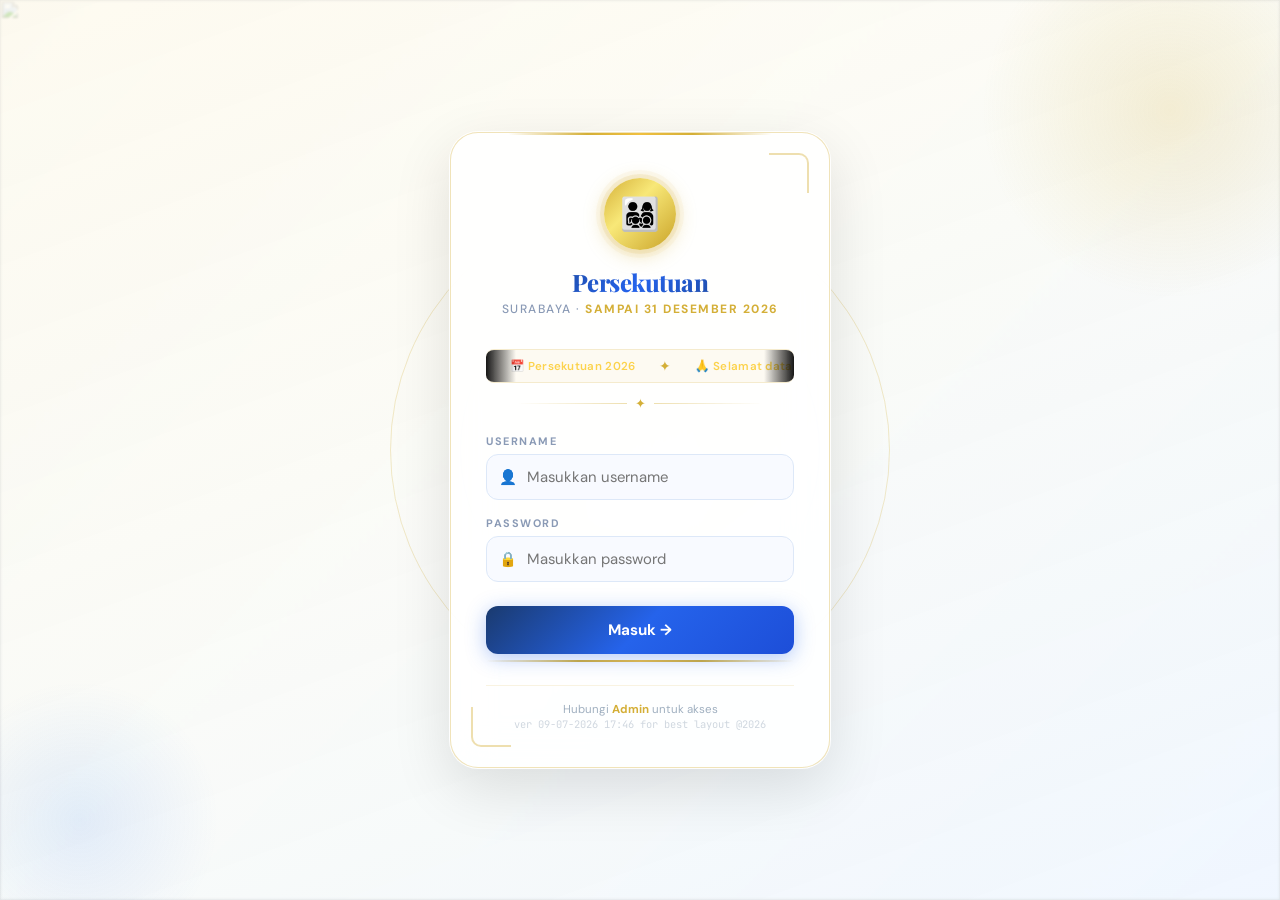
==== commit 1025b743: "Update login footer version and script URLs 17 47" ====
--- a/index.html
+++ b/index.html
@@ -520,7 +520,7 @@
     <button class="login-btn" onclick="attemptLogin()">Masuk →</button>
     <div class="login-btn-gold"></div>
     <div class="login-error" id="login-error">❌ Username atau Password salah!</div>
-    <div class="login-footer">Hubungi <strong>Admin</strong> untuk akses<br><span style="font-size:.65rem;opacity:.5;font-family:'JetBrains Mono',monospace;">ver 09-07-2026 17:33 for best layout @2026</span></div>
+    <div class="login-footer">Hubungi <strong>Admin</strong> untuk akses<br><span style="font-size:.65rem;opacity:.5;font-family:'JetBrains Mono',monospace;">ver 09-07-2026 17:46 for best layout @2026</span></div>
   </div>
 </div>
 
@@ -670,7 +670,7 @@
 const APPS_SCRIPT_PENJENGUKAN = "https://script.google.com/macros/s/AKfycbxLHpIWnEx8rwZecETrO7eIi21l2YlIL5hjxdwSfBCZWz9SQcYyByGzmRBVhEuycuraYw/exec";
 const APPS_SCRIPT_HISTORY = "https://script.google.com/macros/s/AKfycbzPcNn5AoCO53hTFgJWu7uJtHDja5xvX3x5cRnIYD_GKYOI_i3zI3HGH7mGS-AFgx95dA/exec";
 const APPS_SCRIPT_PENGUMUMAN = "https://script.google.com/macros/s/AKfycbyAVph0tVhnne8o99mCUmh9K9mfLSO7lrdjAn_xXQJNVrUF4ZkHV2nPPJE0r-YHfzjb/exec";
-const APPS_SCRIPT_KELAS = "https://script.google.com/macros/s/AKfycbwdf_AiZ6YT2Ib59TXWVMl1gklkHSSY93a7kL7DoNw0P6Vv3d2Fg8btnQw3r529ANdO/exec";
+const APPS_SCRIPT_KELAS = "https://script.google.com/macros/s/AKfycby4oePoJ_q41ktIwJUfUyPvBYpe1iTQT0xNkjbmra7w7dhH-vdKaLH8GIn9T0zWy1_i/exec";
    
 const ADMIN_LEVELS=['Administrator','Penatua','Gembala Distrik'];
 
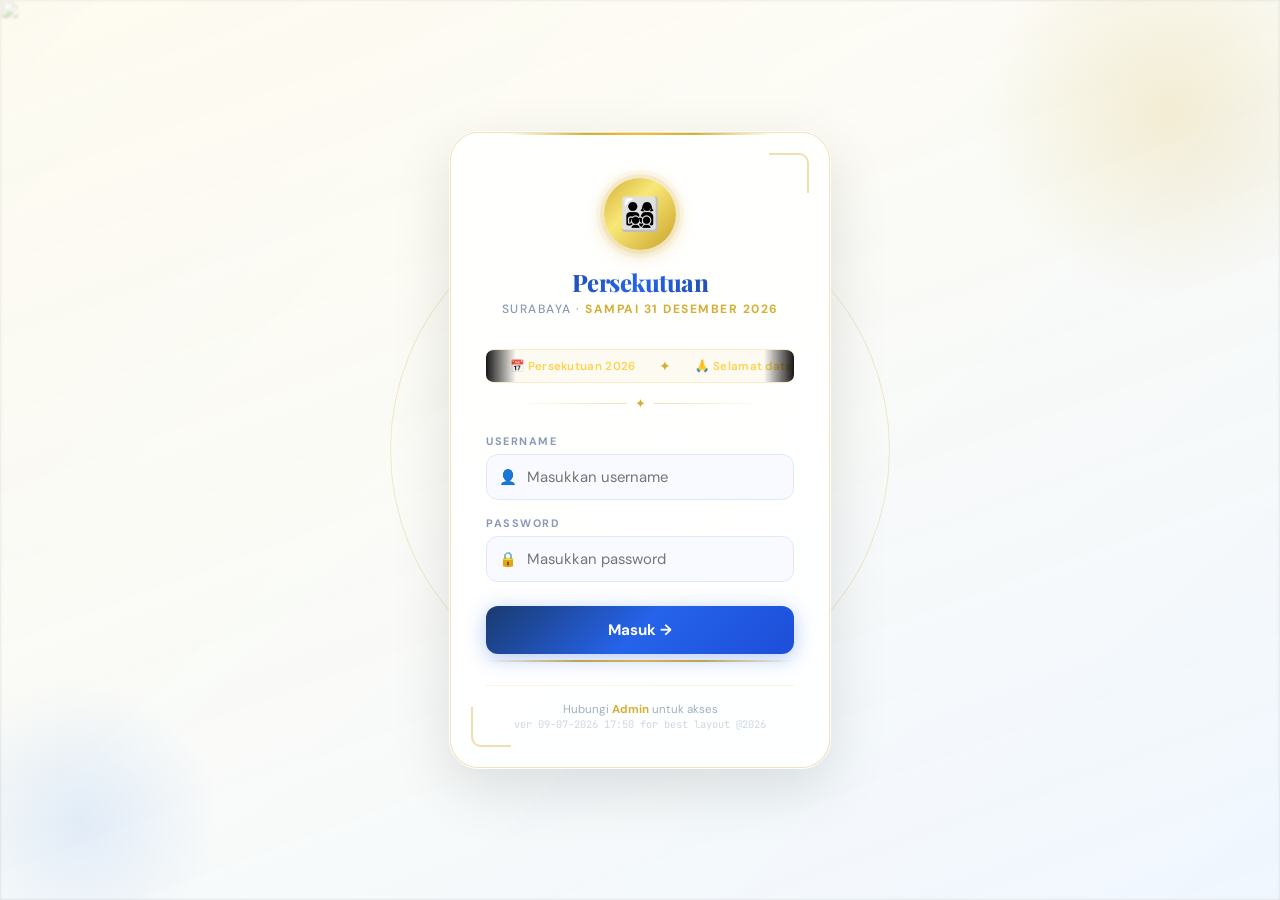
==== commit a9d78cd9: "Update footer version timestamp in index.html" ====
--- a/index.html
+++ b/index.html
@@ -520,7 +520,7 @@
     <button class="login-btn" onclick="attemptLogin()">Masuk →</button>
     <div class="login-btn-gold"></div>
     <div class="login-error" id="login-error">❌ Username atau Password salah!</div>
-    <div class="login-footer">Hubungi <strong>Admin</strong> untuk akses<br><span style="font-size:.65rem;opacity:.5;font-family:'JetBrains Mono',monospace;">ver 09-07-2026 17:46 for best layout @2026</span></div>
+    <div class="login-footer">Hubungi <strong>Admin</strong> untuk akses<br><span style="font-size:.65rem;opacity:.5;font-family:'JetBrains Mono',monospace;">ver 09-07-2026 17:50 for best layout @2026</span></div>
   </div>
 </div>
 
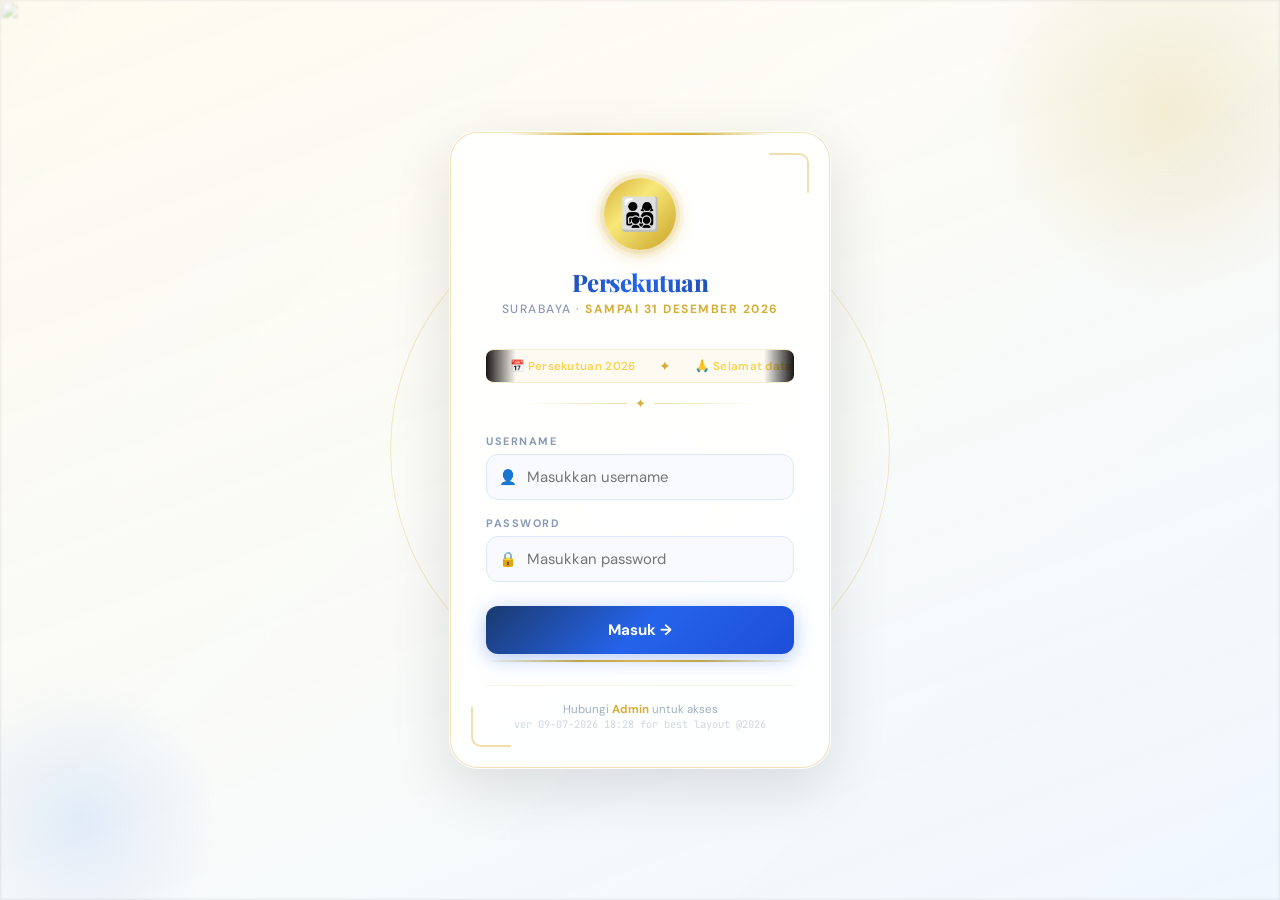
==== commit 5db156ee: "Refactor history table rendering and update version info 18.29 Updated version information and impro" ====
--- a/index.html
+++ b/index.html
@@ -520,7 +520,7 @@
     <button class="login-btn" onclick="attemptLogin()">Masuk →</button>
     <div class="login-btn-gold"></div>
     <div class="login-error" id="login-error">❌ Username atau Password salah!</div>
-    <div class="login-footer">Hubungi <strong>Admin</strong> untuk akses<br><span style="font-size:.65rem;opacity:.5;font-family:'JetBrains Mono',monospace;">ver 09-07-2026 17:50 for best layout @2026</span></div>
+    <div class="login-footer">Hubungi <strong>Admin</strong> untuk akses<br><span style="font-size:.65rem;opacity:.5;font-family:'JetBrains Mono',monospace;">ver 09-07-2026 18:28 for best layout @2026</span></div>
   </div>
 </div>
 
@@ -670,7 +670,7 @@
 const APPS_SCRIPT_PENJENGUKAN = "https://script.google.com/macros/s/AKfycbxLHpIWnEx8rwZecETrO7eIi21l2YlIL5hjxdwSfBCZWz9SQcYyByGzmRBVhEuycuraYw/exec";
 const APPS_SCRIPT_HISTORY = "https://script.google.com/macros/s/AKfycbzPcNn5AoCO53hTFgJWu7uJtHDja5xvX3x5cRnIYD_GKYOI_i3zI3HGH7mGS-AFgx95dA/exec";
 const APPS_SCRIPT_PENGUMUMAN = "https://script.google.com/macros/s/AKfycbyAVph0tVhnne8o99mCUmh9K9mfLSO7lrdjAn_xXQJNVrUF4ZkHV2nPPJE0r-YHfzjb/exec";
-const APPS_SCRIPT_KELAS = "https://script.google.com/macros/s/AKfycby4oePoJ_q41ktIwJUfUyPvBYpe1iTQT0xNkjbmra7w7dhH-vdKaLH8GIn9T0zWy1_i/exec";
+const APPS_SCRIPT_KELAS = "https://script.google.com/macros/s/AKfycbxhbmJFuue1TE9S3FatZkjMlaXLgv0r8FMbGwgkKnDLbcKhvhBueI_SBckmEqygRA/exec";
    
 const ADMIN_LEVELS=['Administrator','Penatua','Gembala Distrik'];
 
@@ -10344,11 +10344,9 @@
     wrap.innerHTML = `<div class="empty-state"><div class="icon">⚠️</div><p>Gagal memuat: ${escHtml(e.message)}</p></div>`;
   }
 }   
-
+   
 function renderAnakHistoryTable(wrap, data) {
   if (!wrap) return;
-  
-  // Set default pagination state jika belum ada
   absenAnakState.perPage = absenAnakState.perPage || 20;
   absenAnakState.currentPage = absenAnakState.currentPage || 1;
 
@@ -10356,26 +10354,18 @@
   const fNama = (document.getElementById('filter-anak-nama')?.value || '').toLowerCase();
   
   if (fNama && fNama.length >= 2) {
-      filtered = filtered.filter(v => 
-          (v.list_nama || []).some(n => n.toLowerCase().includes(fNama)) ||
-          (v.kelas || '').toLowerCase().includes(fNama)
-      );
-  }
-  
+      filtered = filtered.filter(v => (v.list_nama || []).some(n => n.toLowerCase().includes(fNama)) || (v.kelas || '').toLowerCase().includes(fNama));
+  }
   if (absenAnakState.sortDesc !== undefined) {
       filtered.sort((a, b) => {
         const pa = (a.tanggal||'').split('/'), pb = (b.tanggal||'').split('/');
         if (pa.length !== 3 || pb.length !== 3) return 0;
-        const da = new Date(`${pa[2]}-${pa[1]}-${pa[0]}`);
-        const db = new Date(`${pb[2]}-${pb[1]}-${pb[0]}`);
-        return absenAnakState.sortDesc ? db - da : da - db;
+        return absenAnakState.sortDesc ? new Date(`${pb[2]}-${pb[1]}-${pb[0]}`) - new Date(`${pa[2]}-${pa[1]}-${pa[0]}`) : new Date(`${pa[2]}-${pa[1]}-${pa[0]}`) - new Date(`${pb[2]}-${pb[1]}-${pb[0]}`);
       });
   }
 
-  // Logika Pagination
   const totalData = filtered.length;
   const totalPages = absenAnakState.perPage === 'all' ? 1 : Math.ceil(totalData / absenAnakState.perPage);
-  
   let paginatedData = filtered;
   if (absenAnakState.perPage !== 'all') {
     const start = (absenAnakState.currentPage - 1) * absenAnakState.perPage;
@@ -10394,17 +10384,15 @@
         </select>
       </div>
       <div style="font-size:.8rem; color:var(--text2); font-weight:bold;">Total: ${totalData} Data</div>
-    </div>
-  `;
+    </div>`;
 
   if (paginatedData.length === 0) {
     wrap.innerHTML = sHtml + `<div class="empty-state"><div class="icon">📭</div><p>Belum ada data riwayat absensi.</p></div>`;
     return;
   }
 
-  // Render Item
   paginatedData.forEach(v => {
-    const namaListHtml = v.list_nama && v.list_nama.length > 0 ? v.list_nama.join(', ') : '<span style="color:var(--text3);font-style:italic;">Belum ada data anak</span>';
+    const namaListHtml = v.list_nama && v.list_nama.length > 0 ? v.list_nama.join(', ') : '<span style="color:var(--text3);font-style:italic;">Belum ada anak diabsen</span>';
     const tdCount = v.tamu_distrik || 0, tbCount = v.tamu_baru || 0, hadir = v.hadir || 0, totalMaster = v.total || 0;
     const totalAnakHadir = v.total_hadir || (hadir + tdCount + tbCount), belum = v.belum || 0;
     const safeKelas = escHtml(v.kelas).replace(/'/g, "\\'");
@@ -10419,16 +10407,18 @@
           <button onclick="toggleAnakMenu('menu-anak-${v.id_kelas}-${(v.tanggal||'').replace(/\//g,'')}')" class="btn-action" style="padding:6px 10px;font-size:.75rem;">⋮ Opsi</button>
           <div id="menu-anak-${v.id_kelas}-${(v.tanggal||'').replace(/\//g,'')}" class="action-dropdown" style="display:none;position:fixed;background:var(--surface);border:1px solid var(--border);border-radius:8px;box-shadow:0 8px 24px rgba(0,0,0,.2);padding:6px;z-index:2000000;min-width:140px;">
             <div onclick="aturNilaiAnak('${v.id_kelas}', '${safeKelas}', '${v.tanggal}')" style="padding:8px 10px;font-size:.75rem;cursor:pointer;border-bottom:1px solid var(--border);">📝 Atur Nilai</div>
+            <div onclick="loadAnakAbsenDetail('${v.id_kelas}', '${v.tanggal}')" style="padding:8px 10px;font-size:.75rem;cursor:pointer;border-bottom:1px solid var(--border);">🔍 Detil Poin</div>
+            <div onclick="openAnakEditModal('${v.id_kelas}', '${v.tanggal}')" style="padding:8px 10px;font-size:.75rem;cursor:pointer;border-bottom:1px solid var(--border);">✏️ Edit Kelas/Tgl</div>
             <div onclick="hapusAnakSidang('${v.id_kelas}', '${v.tanggal}', ${totalAnakHadir})" style="padding:8px 10px;font-size:.75rem;cursor:pointer;color:var(--red);">🗑 Hapus Data</div>
           </div>
         </div>
       </div>
       <div style="display:flex;gap:6px;margin-bottom:12px;flex-wrap:wrap;">
-        <span style="background:var(--surface2);border:1px solid var(--border);padding:4px 8px;border-radius:6px;font-size:0.75rem;color:var(--text);"><strong>JA:</strong> ${hadir}/${totalMaster}</span>
-        <span style="background:var(--surface2);border:1px solid var(--border);padding:4px 8px;border-radius:6px;font-size:0.75rem;color:var(--text);"><strong>TD:</strong> ${tdCount}</span>
-        <span style="background:var(--surface2);border:1px solid var(--border);padding:4px 8px;border-radius:6px;font-size:0.75rem;color:var(--text);"><strong>TB:</strong> ${tbCount}</span>
-        <span style="background:var(--surface2);border:1px solid var(--border);padding:4px 8px;border-radius:6px;font-size:0.75rem;color:var(--text);"><strong>TA:</strong> ${totalAnakHadir}</span>
-        <span style="background:var(--surface2);border:1px solid var(--border);padding:4px 8px;border-radius:6px;font-size:0.75rem;color:var(--text);"><strong>BL:</strong> ${belum}</span>
+        <span style="background:var(--surface2);border:1px solid var(--border);padding:4px 8px;border-radius:6px;font-size:0.75rem;"><strong>JA:</strong> ${hadir}/${totalMaster}</span>
+        <span style="background:var(--surface2);border:1px solid var(--border);padding:4px 8px;border-radius:6px;font-size:0.75rem;"><strong>TD:</strong> ${tdCount}</span>
+        <span style="background:var(--surface2);border:1px solid var(--border);padding:4px 8px;border-radius:6px;font-size:0.75rem;"><strong>TB:</strong> ${tbCount}</span>
+        <span style="background:var(--surface2);border:1px solid var(--border);padding:4px 8px;border-radius:6px;font-size:0.75rem;"><strong>TA:</strong> ${totalAnakHadir}</span>
+        <span style="background:var(--surface2);border:1px solid var(--border);padding:4px 8px;border-radius:6px;font-size:0.75rem;"><strong>BL:</strong> ${belum}</span>
       </div>
       <div style="font-size:0.75rem; padding-top:8px; border-top:1px dashed var(--border);">
         <div style="font-weight:700; color:var(--text); margin-bottom:4px;">Daftar Anak & Tamu Hadir:</div>
@@ -10437,7 +10427,6 @@
     </div>`;
   });
 
-  // Tombol Navigasi Pagination
   if (totalPages > 1) {
     sHtml += `<div style="display:flex; justify-content:center; gap:12px; align-items:center; margin-top:16px;">
       <button onclick="if(absenAnakState.currentPage > 1) { absenAnakState.currentPage--; renderAnakHistoryTable(document.getElementById('anak-history-wrap'), absenAnakState.historyData); }" class="btn-action" style="padding:6px 14px;" ${absenAnakState.currentPage === 1 ? 'disabled' : ''}>◀ Prev</button>
@@ -10445,13 +10434,10 @@
       <button onclick="if(absenAnakState.currentPage < ${totalPages}) { absenAnakState.currentPage++; renderAnakHistoryTable(document.getElementById('anak-history-wrap'), absenAnakState.historyData); }" class="btn-action" style="padding:6px 14px;" ${absenAnakState.currentPage === totalPages ? 'disabled' : ''}>Next ▶</button>
     </div>`;
   }
-
-  sHtml += `<div style="font-size:0.7rem;color:var(--text2);background:var(--surface2);padding:10px;border-radius:8px;margin-top:16px;line-height:1.4;border:1px solid var(--border);">
-    <strong>Keterangan:</strong> JA: Jml anak hadir · TD: Tamu distrik lain · TB: Tamu baru · TA: Total anak hadir · BL: Belum diabsen
-  </div>`;
-
+  sHtml += `<div style="font-size:0.7rem;color:var(--text2);background:var(--surface2);padding:10px;border-radius:8px;margin-top:16px;line-height:1.4;border:1px solid var(--border);"><strong>Keterangan:</strong> JA: Jumlah anak hadir · TD: Tamu distrik lain · TB: Tamu baru · TA: Total anak hadir · BL: Bersidang di distrik lain</div>`;
   wrap.innerHTML = sHtml;
 }
+   
    
 async function openAnakEntry(kelas, tanggal) {
   // Pre-load kelas data if needed
@@ -10590,88 +10576,62 @@
 // Konversi format (Standar Input HTML Wajib YYYY-MM-DD)
 function formatTglToYMD(tgl) {
   if (!tgl) return '';
-  // Jika sudah format YYYY-MM-DD
-  if (/^\d{4}-\d{2}-\d{2}$/.test(tgl)) return tgl;
-  // Jika YYYY-M-D (perbaiki dengan nol)
-  if (tgl.includes('-')) {
-    const p = tgl.split('-');
-    return `${p[0]}-${p[1].padStart(2, '0')}-${p[2].padStart(2, '0')}`;
-  }
-  // Jika DD/MM/YYYY
-  if (tgl.includes('/')) {
-    const p = tgl.split('/');
-    return `${p[2]}-${p[1].padStart(2, '0')}-${p[0].padStart(2, '0')}`;
-  }
+  if (tgl.includes('-')) return tgl; 
+  const p = tgl.split('/');
+  if (p.length === 3) return `${p[2]}-${p[1].padStart(2, '0')}-${p[0].padStart(2, '0')}`;
   return tgl;
 }
 
-// Atur Nilai Anak
+// 2. ATUR NILAI ANAK
 window.aturNilaiAnak = function(id_kelas, nama_kelas, tanggal) {
-  absenAnakState.anakPageMode = 'form';
   absenAnakState.selectedKelas = id_kelas;
   absenAnakState.selectedTanggal = formatTglToYMD(tanggal);
+  absenAnakState.anakPageMode = 'form';
   
-  renderAnakPoinContent(); 
+  renderAnakPoinContent(); // Render form HTML-nya
   
-  let attempts = 0;
-  const poll = setInterval(() => {
+  // Beri jeda 200ms, lalu tancapkan nilainya dan load data!
+  setTimeout(() => {
     const selKelas = document.getElementById('anak-kelas');
     const inputTgl = document.getElementById('anak-tgl');
     
-    if (selKelas && inputTgl) {
+    if (selKelas) {
       if (!Array.from(selKelas.options).some(opt => opt.value === id_kelas)) {
          selKelas.insertAdjacentHTML('beforeend', `<option value="${id_kelas}">${nama_kelas}</option>`);
       }
       selKelas.value = id_kelas;
-      inputTgl.value = absenAnakState.selectedTanggal;
-      
-      // Paksa validasi internal pada elemen DOM
-      selKelas.dispatchEvent(new Event('change'));
-      inputTgl.dispatchEvent(new Event('change'));
-      
-      if (selKelas.value === id_kelas && inputTgl.value === absenAnakState.selectedTanggal) {
-        clearInterval(poll);
-        setTimeout(() => { if (typeof loadAbsensiAnak === 'function') loadAbsensiAnak(); }, 150);
-      }
     }
-    attempts++;
-    if (attempts > 50) clearInterval(poll); 
-  }, 100);
+    if (inputTgl) inputTgl.value = absenAnakState.selectedTanggal;
+    
+    // Panggil pencarian daftar anak
+    if (typeof loadAbsensiAnak === 'function') loadAbsensiAnak();
+  }, 200);
 };
 
-// Atur Nilai CGM
+// 3. ATUR NILAI CGM
 window.aturNilaiCGM = function(id_cgm, nama_lokasi, tanggal) {
-  cgmState.cgmPageMode = 'form';
   cgmState.selectedKelas = id_cgm;
   cgmState.selectedTanggal = formatTglToYMD(tanggal);
+  cgmState.cgmPageMode = 'form';
   
-  renderCGMPoinContent(); 
+  renderCGMPoinContent(); // Render form HTML-nya
   
-  let attempts = 0;
-  const poll = setInterval(() => {
+  setTimeout(() => {
     const selLokasi = document.getElementById('cgm-kelas');
     const inputTgl = document.getElementById('cgm-tgl');
     
-    if (selLokasi && inputTgl) {
+    if (selLokasi) {
       if (!Array.from(selLokasi.options).some(opt => opt.value === id_cgm)) {
          selLokasi.insertAdjacentHTML('beforeend', `<option value="${id_cgm}">${nama_lokasi}</option>`);
       }
       selLokasi.value = id_cgm;
-      inputTgl.value = cgmState.selectedTanggal;
-      
-      selLokasi.dispatchEvent(new Event('change'));
-      inputTgl.dispatchEvent(new Event('change'));
-      
-      if (selLokasi.value === id_cgm && inputTgl.value === cgmState.selectedTanggal) {
-        clearInterval(poll);
-        setTimeout(() => { if (typeof loadCGM === 'function') loadCGM(); }, 150);
-      }
     }
-    attempts++;
-    if (attempts > 50) clearInterval(poll);
-  }, 100);
+    if (inputTgl) inputTgl.value = cgmState.selectedTanggal;
+    
+    // Panggil pencarian daftar anak CGM
+    if (typeof loadCGM === 'function') loadCGM();
+  }, 200);
 };
-
    
 // ── 3. FUNGSI EDIT KELAS & TANGGAL ──
 window.openAnakEditModal = function(id_kelas, tanggal) {
@@ -10824,60 +10784,56 @@
 
 function renderCGMHistoryTable(wrap, data) {
   if (!wrap) return;
-  
+  cgmState.perPage = cgmState.perPage || 20;
+  cgmState.currentPage = cgmState.currentPage || 1;
+
   let filtered = data || [];
   const fNama = (document.getElementById('filter-cgm-nama')?.value || '').toLowerCase();
   
   if (fNama && fNama.length >= 2) {
-      filtered = filtered.filter(v => 
-          (v.list_nama || []).some(n => n.toLowerCase().includes(fNama)) ||
-          (v.lokasi || '').toLowerCase().includes(fNama)
-      );
-  }
-  
+      filtered = filtered.filter(v => (v.list_nama || []).some(n => n.toLowerCase().includes(fNama)) || (v.lokasi || '').toLowerCase().includes(fNama));
+  }
   if (cgmState.sortDesc !== undefined) {
       filtered.sort((a, b) => {
         const pa = (a.tanggal||'').split('/'), pb = (b.tanggal||'').split('/');
         if (pa.length !== 3 || pb.length !== 3) return 0;
-        const da = new Date(`${pa[2]}-${pa[1]}-${pa[0]}`);
-        const db = new Date(`${pb[2]}-${pb[1]}-${pb[0]}`);
-        return cgmState.sortDesc ? db - da : da - db;
+        return cgmState.sortDesc ? new Date(`${pb[2]}-${pb[1]}-${pb[0]}`) - new Date(`${pa[2]}-${pa[1]}-${pa[0]}`) : new Date(`${pa[2]}-${pa[1]}-${pa[0]}`) - new Date(`${pb[2]}-${pb[1]}-${pb[0]}`);
       });
   }
 
+  const totalData = filtered.length;
+  const totalPages = cgmState.perPage === 'all' ? 1 : Math.ceil(totalData / cgmState.perPage);
+  let paginatedData = filtered;
+  if (cgmState.perPage !== 'all') {
+    const start = (cgmState.currentPage - 1) * cgmState.perPage;
+    paginatedData = filtered.slice(start, start + parseInt(cgmState.perPage));
+  }
+
   let sHtml = `
-    <div style="display:flex; justify-content:space-between; margin-bottom:12px; align-items:center;">
-      <button onclick="cgmState.sortDesc = !cgmState.sortDesc; cgmState.historyPage=1; renderCGMHistoryTable(document.getElementById('cgm-history-wrap'), cgmState.historyData)" class="btn-action" style="font-size:.7rem;padding:6px 12px;">↕ Urutkan Tanggal</button>
-      <div style="font-size:.8rem; color:var(--text2); font-weight:bold;">Total: ${filtered.length} Data</div>
-    </div>
-  `;
-
-  if (filtered.length === 0) {
-    wrap.innerHTML = sHtml + `<div class="empty-state"><div class="icon">📭</div><p>Belum ada data riwayat absensi CGM.</p></div>`;
+    <div style="display:flex; justify-content:space-between; margin-bottom:12px; align-items:center; flex-wrap:wrap; gap:8px;">
+      <div style="display:flex; gap:8px; align-items:center;">
+        <button onclick="cgmState.sortDesc = !cgmState.sortDesc; cgmState.currentPage=1; renderCGMHistoryTable(document.getElementById('cgm-history-wrap'), cgmState.historyData)" class="btn-action" style="font-size:.7rem;padding:6px 12px;">↕ Urutkan Tgl</button>
+        <select onchange="cgmState.perPage = this.value === 'all' ? 'all' : parseInt(this.value); cgmState.currentPage = 1; renderCGMHistoryTable(document.getElementById('cgm-history-wrap'), cgmState.historyData);" style="font-size:.7rem; padding:4px 8px; border-radius:4px; border:1px solid var(--border);">
+          <option value="20" ${cgmState.perPage == 20 ? 'selected':''}>Tampil 20</option>
+          <option value="50" ${cgmState.perPage == 50 ? 'selected':''}>Tampil 50</option>
+          <option value="100" ${cgmState.perPage == 100 ? 'selected':''}>Tampil 100</option>
+          <option value="all" ${cgmState.perPage === 'all' ? 'selected':''}>Semua</option>
+        </select>
+      </div>
+      <div style="font-size:.8rem; color:var(--text2); font-weight:bold;">Total: ${totalData} Data</div>
+    </div>`;
+
+  if (paginatedData.length === 0) {
+    wrap.innerHTML = sHtml + `<div class="empty-state"><div class="icon">📭</div><p>Belum ada data riwayat CGM.</p></div>`;
     return;
   }
 
-filtered.forEach(v => {
-    const namaListHtml = v.list_nama && v.list_nama.length > 0 
-      ? v.list_nama.join(', ') 
-      : '<span style="color:var(--text3);font-style:italic;">Belum ada data anak/tamu yang diabsen</span>';
-
-    const hadirAnak = v.hadir_anak || 0;
-    const totalMaster = v.total || 0;
-    const tdAnak = v.tamu_distrik || 0; 
-    const tbAnak = v.tamu_baru || 0;
-    const totalAnakHadir = v.total_hadir_anak || (hadirAnak + tdAnak + tbAnak);
-    const belumAnak = v.belum_anak || Math.max(0, totalMaster - hadirAnak);
-
-    const hadirAyah = v.hadir_ayah || 0;
-    const hadirIbu = v.hadir_ibu || 0;
-    const jo = hadirAyah + hadirIbu;
-    const tod = v.tamu_ortu_distrik || 0;
-    const tob = v.tamu_ortu_baru || 0;
-    const to = jo + tod + tob;
-    const ik = v.ik_pct || 0;
-    
-    // Amankan string nama lokasi untuk parameter JavaScript
+  paginatedData.forEach(v => {
+    const namaListHtml = v.list_nama && v.list_nama.length > 0 ? v.list_nama.join(', ') : '<span style="color:var(--text3);font-style:italic;">Belum ada data anak/tamu</span>';
+    const hadirAnak = v.hadir_anak || 0, totalMaster = v.total || 0, tdAnak = v.tamu_distrik || 0, tbAnak = v.tamu_baru || 0;
+    const totalAnakHadir = v.total_hadir_anak || (hadirAnak + tdAnak + tbAnak), belumAnak = v.belum_anak || Math.max(0, totalMaster - hadirAnak);
+    const hadirAyah = v.hadir_ayah || 0, hadirIbu = v.hadir_ibu || 0, jo = hadirAyah + hadirIbu;
+    const tod = v.tamu_ortu_distrik || 0, tob = v.tamu_ortu_baru || 0, to = jo + tod + tob, ik = v.ik_pct || 0;
     const safeLokasi = escHtml(v.lokasi).replace(/'/g, "\\'");
 
     sHtml += `<div style="background:var(--surface);border:1px solid var(--border);border-radius:var(--radius);padding:14px;margin-bottom:12px;">
@@ -10888,7 +10844,6 @@
         </div>
         <div style="position:relative;">
           <button onclick="toggleAnakMenu('menu-cgm-${v.id_cgm}-${(v.tanggal||'').replace(/\//g,'')}')" class="btn-action" style="padding:6px 10px;font-size:.75rem;">⋮ Opsi</button>
-          
           <div id="menu-cgm-${v.id_cgm}-${(v.tanggal||'').replace(/\//g,'')}" class="action-dropdown" style="display:none;position:fixed;background:var(--surface);border:1px solid var(--border);border-radius:8px;box-shadow:0 8px 24px rgba(0,0,0,.2);padding:6px;z-index:2000000;min-width:140px;">
             <div onclick="aturNilaiCGM('${v.id_cgm}', '${safeLokasi}', '${v.tanggal}')" style="padding:8px 10px;font-size:.75rem;cursor:pointer;border-bottom:1px solid var(--border);">📝 Atur Nilai</div>
             <div onclick="loadCGMAbsenDetail('${v.id_cgm}', '${v.tanggal}')" style="padding:8px 10px;font-size:.75rem;cursor:pointer;border-bottom:1px solid var(--border);">🔍 Detil CGM</div>
@@ -10897,15 +10852,13 @@
           </div>
         </div>
       </div>
-
       <div style="display:flex;gap:6px;margin-bottom:6px;flex-wrap:wrap;">
-        <span style="background:var(--surface2);border:1px solid var(--border);padding:4px 8px;border-radius:6px;font-size:0.75rem;color:var(--text);"><strong>JA:</strong> ${hadirAnak}/${totalMaster}</span>
-        <span style="background:var(--surface2);border:1px solid var(--border);padding:4px 8px;border-radius:6px;font-size:0.75rem;color:var(--text);"><strong>TD:</strong> ${tdAnak}</span>
-        <span style="background:var(--surface2);border:1px solid var(--border);padding:4px 8px;border-radius:6px;font-size:0.75rem;color:var(--text);"><strong>TB:</strong> ${tbAnak}</span>
-        <span style="background:var(--surface2);border:1px solid var(--border);padding:4px 8px;border-radius:6px;font-size:0.75rem;color:var(--text);"><strong>TA:</strong> ${totalAnakHadir}</span>
-        <span style="background:var(--surface2);border:1px solid var(--border);padding:4px 8px;border-radius:6px;font-size:0.75rem;color:var(--text);"><strong>BL:</strong> ${belumAnak}</span>
-      </div>
-
+        <span style="background:var(--surface2);border:1px solid var(--border);padding:4px 8px;border-radius:6px;font-size:0.75rem;"><strong>JA:</strong> ${hadirAnak}/${totalMaster}</span>
+        <span style="background:var(--surface2);border:1px solid var(--border);padding:4px 8px;border-radius:6px;font-size:0.75rem;"><strong>TD:</strong> ${tdAnak}</span>
+        <span style="background:var(--surface2);border:1px solid var(--border);padding:4px 8px;border-radius:6px;font-size:0.75rem;"><strong>TB:</strong> ${tbAnak}</span>
+        <span style="background:var(--surface2);border:1px solid var(--border);padding:4px 8px;border-radius:6px;font-size:0.75rem;"><strong>TA:</strong> ${totalAnakHadir}</span>
+        <span style="background:var(--surface2);border:1px solid var(--border);padding:4px 8px;border-radius:6px;font-size:0.75rem;"><strong>BL:</strong> ${belumAnak}</span>
+      </div>
       <div style="display:flex;gap:6px;margin-bottom:12px;flex-wrap:wrap;">
         <span style="background:rgba(59,130,246,.1);border:1px solid rgba(59,130,246,.2);padding:4px 8px;border-radius:6px;font-size:0.75rem;color:var(--accent);"><strong>JO:</strong> ${jo}</span>
         <span style="background:rgba(59,130,246,.1);border:1px solid rgba(59,130,246,.2);padding:4px 8px;border-radius:6px;font-size:0.75rem;color:var(--accent);"><strong>TOD:</strong> ${tod}</span>
@@ -10913,22 +10866,21 @@
         <span style="background:rgba(59,130,246,.1);border:1px solid rgba(59,130,246,.2);padding:4px 8px;border-radius:6px;font-size:0.75rem;color:var(--accent);"><strong>TO:</strong> ${to}</span>
         <span style="background:rgba(16,185,129,.1);border:1px solid rgba(16,185,129,.2);padding:4px 8px;border-radius:6px;font-size:0.75rem;color:var(--green);"><strong>IK:</strong> ${ik}%</span>
       </div>
-
       <div style="font-size:0.75rem; padding-top:8px; border-top:1px dashed var(--border);">
         <div style="font-weight:700; color:var(--text); margin-bottom:4px;">Daftar Anak & Tamu Hadir:</div>
         <div style="line-height:1.5; color:var(--accent); font-weight:600;">${namaListHtml}</div>
       </div>
     </div>`;
   });
-   
-  // INFO KETERANGAN PALING BAWAH
-  sHtml += `<div style="font-size:0.75rem;color:var(--text2);background:var(--surface2);padding:12px;border-radius:8px;margin-top:16px;line-height:1.6;border:1px solid var(--border);">
-    <strong>Keterangan Anak:</strong><br/>
-    JA: Jumlah anak hadir · TD: Tamu dari distrik lain · TB: Tamu baru · TA: Total anak hadir · BL: Bersidang di distrik lain<br/><br/>
-    <strong>Keterangan Ortu:</strong><br/>
-    JO: Jumlah orangtua hadir · TOD: Tamu ortu distrik lain · TOB: Tamu ortu baru · TO: Total ortu hadir · IK: Indeks kesehatan CGM
-  </div>`;
-
+
+  if (totalPages > 1) {
+    sHtml += `<div style="display:flex; justify-content:center; gap:12px; align-items:center; margin-top:16px;">
+      <button onclick="if(cgmState.currentPage > 1) { cgmState.currentPage--; renderCGMHistoryTable(document.getElementById('cgm-history-wrap'), cgmState.historyData); }" class="btn-action" style="padding:6px 14px;" ${cgmState.currentPage === 1 ? 'disabled' : ''}>◀ Prev</button>
+      <span style="font-size:0.8rem; font-weight:bold;">Hal ${cgmState.currentPage} dari ${totalPages}</span>
+      <button onclick="if(cgmState.currentPage < ${totalPages}) { cgmState.currentPage++; renderCGMHistoryTable(document.getElementById('cgm-history-wrap'), cgmState.historyData); }" class="btn-action" style="padding:6px 14px;" ${cgmState.currentPage === totalPages ? 'disabled' : ''}>Next ▶</button>
+    </div>`;
+  }
+  sHtml += `<div style="font-size:0.7rem;color:var(--text2);background:var(--surface2);padding:10px;border-radius:8px;margin-top:16px;line-height:1.4;border:1px solid var(--border);"><strong>Keterangan Anak:</strong> JA: Jml anak hadir · TD: Tamu distrik lain · TB: Tamu baru · TA: Total anak hadir · BL: Bersidang di distrik lain<br/><br/><strong>Keterangan Ortu:</strong> JO: Jml ortu hadir · TOD: Tamu ortu distrik lain · TOB: Tamu ortu baru · TO: Total ortu hadir · IK: Indeks kesehatan CGM</div>`;
   wrap.innerHTML = sHtml;
 }
 
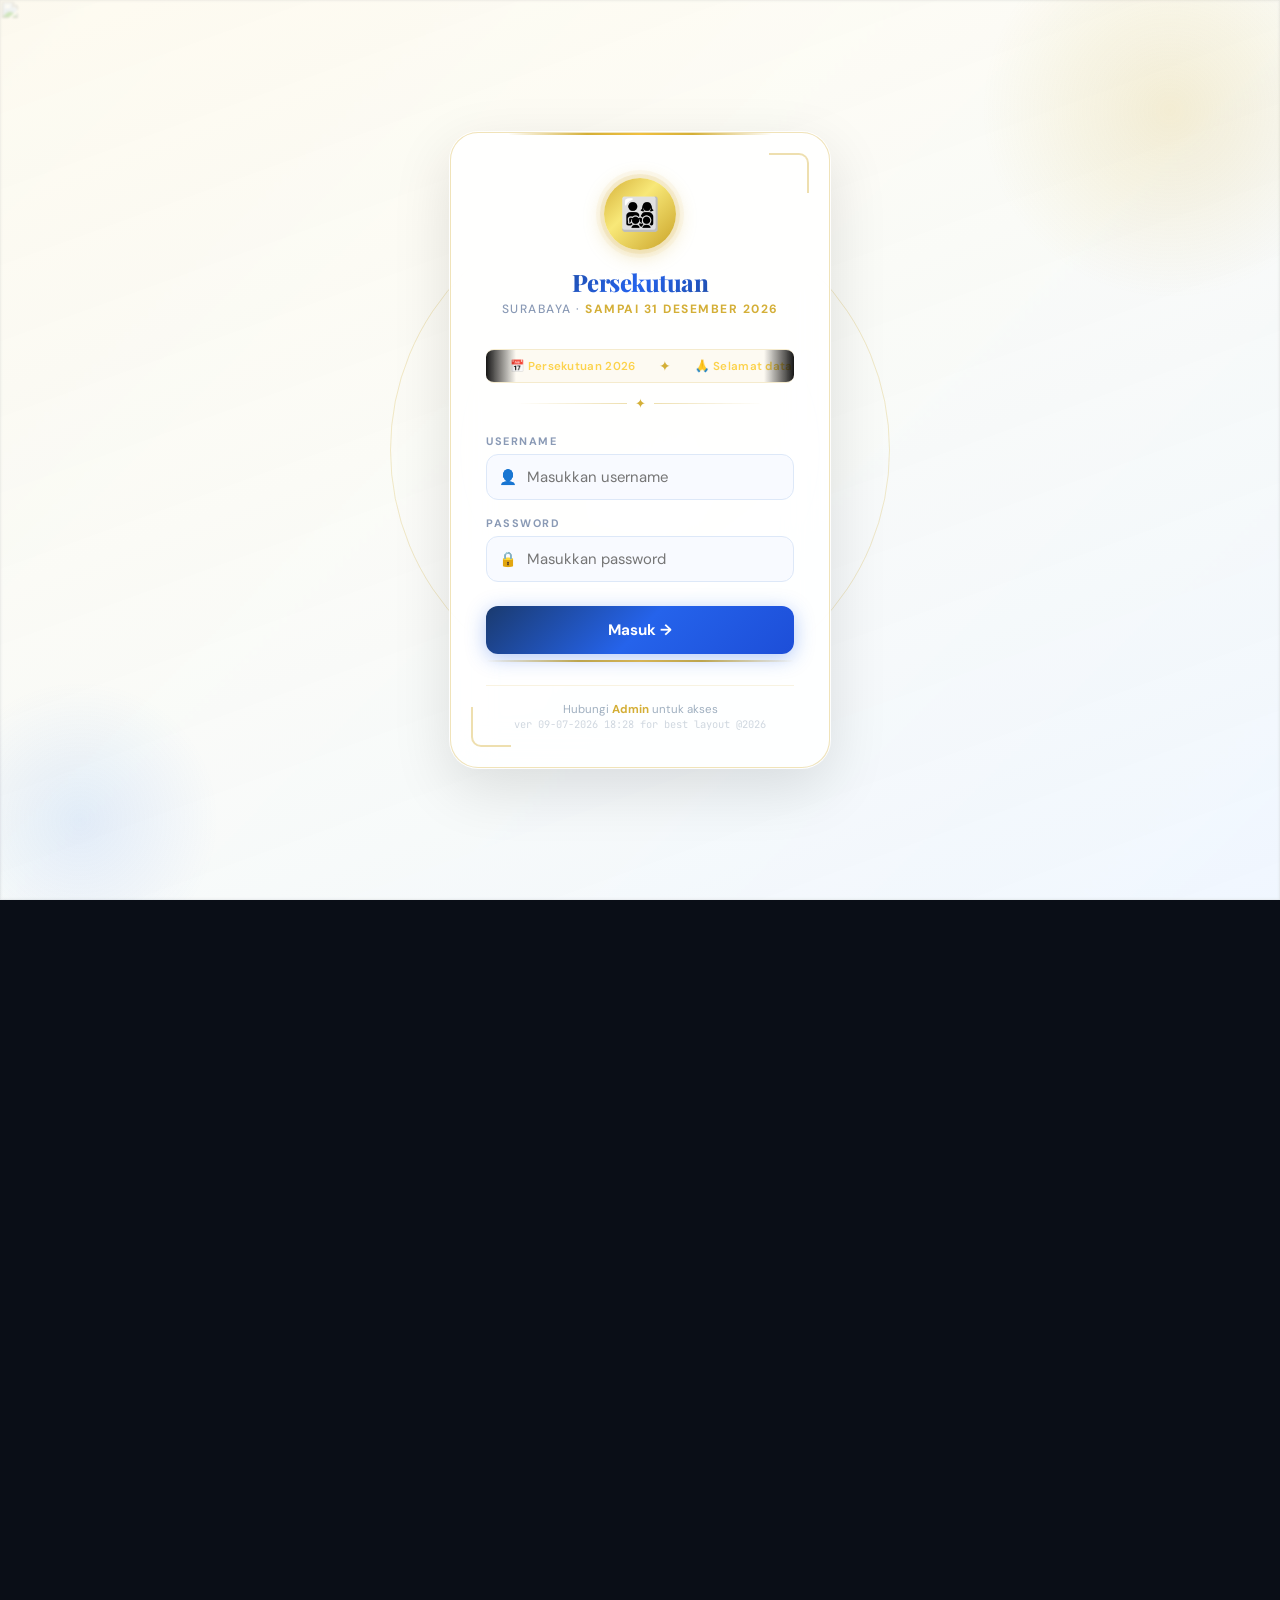
==== commit a6b74ab1: "Enhance report with sub-gugus tables and attendance percentage This patch enhances the report genera" ====
--- a/index.html
+++ b/index.html
@@ -15276,6 +15276,420 @@
 }
 
 console.log('✅ PATCH Fix Dropdown + Kolom Aksi Depan + Enhanced Name Search loaded');
+
+// ═══════════════════════════════════════════════════════════════════════
+// PATCH: LAPORAN SIDANG — GUGUS DIPISAH PER SUB-GUGUS + PERSENTASE PER TAHUN
+// ═══════════════════════════════════════════════════════════════════════
+// CARA PASANG:
+//   Tempel seluruh isi file ini ke index.html, TEPAT SEBELUM tag </script>
+//   penutup terakhir (di bagian paling bawah file).
+//
+// APA YANG BERUBAH:
+//   1. Summary "Gugus" sekarang dipecah jadi tabel terpisah per sub_gugus
+//      (dihitung langsung dari data 'orang', tidak perlu ubah Apps Script).
+//   2. View "Per Orang" (di jenis sidang manapun) sekarang menampilkan
+//      kolom Persentase = jumlah hadir ÷ jumlah minggu dalam rentang
+//      tanggal yang dipilih (kalau rentangnya 1 tahun ≈ basis 52 minggu).
+//   3. View "Cari Orang" otomatis memuat SEMUA jenis sidang (SPR Pagi/
+//      Siang, Doa, Tutur Sabda, Gugus, Anak-anak, Remaja, Pemuda, CGM,
+//      Penjengukan, dst) walau filter jenis sedang kosong/satu jenis saja,
+//      lalu menampilkan jumlah hadir + persentase per jenis sidang.
+//   Tidak ada perubahan di Google Apps Script — semua murni olahan
+//   ulang di browser dari data yang sudah dikembalikan get_laporan_detail.
+// ═══════════════════════════════════════════════════════════════════════
+
+// ── HELPER: hitung jumlah minggu dalam rentang tanggal dd/mm/yyyy ───────
+function _jumlahMingguRange(tglAwal, tglAkhir) {
+  const parseD = s => {
+    const p = (s || '').split('/');
+    return p.length === 3 ? new Date(parseInt(p[2]), parseInt(p[1]) - 1, parseInt(p[0])) : null;
+  };
+  const a = parseD(tglAwal), b = parseD(tglAkhir);
+  if (!a || !b || b < a) return 52;
+  const days = Math.round((b - a) / 86400000) + 1;
+  return Math.max(1, Math.round(days / 7));
+}
+
+// ── HELPER: rekap hadir per tanggal dari array 'orang' ──────────────────
+function _buildDailySummaryFromOrang(orangList, tglListAll) {
+  const summary = {};
+  (tglListAll || []).forEach(tgl => { summary[tgl] = { efata: 0, anak: 0, tamu: 0, total: 0 }; });
+  (orangList || []).forEach(o => {
+    const klp = getKelompok(o.kategori, o.no_efataid);
+    (o.hadir_tanggal || []).forEach(tgl => {
+      if (!summary[tgl]) summary[tgl] = { efata: 0, anak: 0, tamu: 0, total: 0 };
+      summary[tgl][klp]++;
+      summary[tgl].total++;
+    });
+  });
+  return summary;
+}
+
+function _sortTglListLocal(list) {
+  return (list || []).slice().sort((a, b) => {
+    const pa = a.split('/'), pb = b.split('/');
+    return new Date(`${pa[2]}-${pa[1]}-${pa[0]}`) - new Date(`${pb[2]}-${pb[1]}-${pb[0]}`);
+  });
+}
+
+// ── Render 1 tabel untuk 1 sub-gugus ─────────────────────────────────────
+function _buildGugusTable(labelGugus, orangList, tglListAll, teksLines) {
+  const daily = _buildDailySummaryFromOrang(orangList, tglListAll);
+  const tglSorted = _sortTglListLocal(Object.keys(daily));
+  let jTotal = 0, jEf = 0, jAn = 0, jTm = 0;
+
+  let html = `<div style="margin-top:10px;margin-bottom:6px;">
+    <div style="font-size:.78rem;font-weight:700;color:var(--yellow);margin-bottom:6px;">
+      🏘️ Gugus: ${escHtml(labelGugus)} (${orangList.length} orang)
+    </div>
+    <div style="overflow-x:auto;">
+    <table style="width:100%;border-collapse:collapse;font-size:.72rem;min-width:380px;">
+    <thead><tr style="background:var(--surface2);">
+      <th style="padding:5px 7px;text-align:left;border-bottom:1px solid var(--border);font-size:.6rem;color:var(--text3);">Tanggal</th>
+      <th style="padding:5px 7px;text-align:center;border-bottom:1px solid var(--border);font-size:.6rem;color:var(--accent);">EfataID</th>
+      <th style="padding:5px 7px;text-align:center;border-bottom:1px solid var(--border);font-size:.6rem;color:var(--accent3);">Anak</th>
+      <th style="padding:5px 7px;text-align:center;border-bottom:1px solid var(--border);font-size:.6rem;color:var(--yellow);">Tamu</th>
+      <th style="padding:5px 7px;text-align:center;border-bottom:1px solid var(--border);font-size:.6rem;color:var(--green);">Total</th>
+    </tr></thead><tbody>`;
+
+  tglSorted.forEach(tgl => {
+    const s = daily[tgl] || { efata: 0, anak: 0, tamu: 0, total: 0 };
+    jTotal += s.total; jEf += s.efata; jAn += s.anak; jTm += s.tamu;
+    teksLines.push(`    ${formatTglDisplay(tgl)}: Total ${s.total} (EfataID ${s.efata}, Anak ${s.anak}, Tamu ${s.tamu})`);
+    html += `<tr style="border-bottom:1px solid var(--border);">
+      <td style="padding:4px 7px;">${escHtml(formatTglDisplay(tgl))}</td>
+      <td style="padding:4px 7px;text-align:center;color:var(--accent);font-family:'JetBrains Mono',monospace;">${s.efata}</td>
+      <td style="padding:4px 7px;text-align:center;color:var(--accent3);font-family:'JetBrains Mono',monospace;">${s.anak}</td>
+      <td style="padding:4px 7px;text-align:center;color:var(--yellow);font-family:'JetBrains Mono',monospace;">${s.tamu}</td>
+      <td style="padding:4px 7px;text-align:center;color:var(--green);font-weight:700;font-family:'JetBrains Mono',monospace;">${s.total}</td>
+    </tr>`;
+  });
+
+  html += `<tr style="background:var(--surface2);font-weight:700;">
+      <td style="padding:5px 7px;">TOTAL</td>
+      <td style="padding:5px 7px;text-align:center;color:var(--accent);font-family:'JetBrains Mono',monospace;">${jEf}</td>
+      <td style="padding:5px 7px;text-align:center;color:var(--accent3);font-family:'JetBrains Mono',monospace;">${jAn}</td>
+      <td style="padding:5px 7px;text-align:center;color:var(--yellow);font-family:'JetBrains Mono',monospace;">${jTm}</td>
+      <td style="padding:5px 7px;text-align:center;color:var(--green);font-family:'JetBrains Mono',monospace;">${jTotal}</td>
+    </tr></tbody></table></div></div>`;
+
+  teksLines.push(`    TOTAL Gugus ${labelGugus}: ${jTotal} (EfataID ${jEf}, Anak ${jAn}, Tamu ${jTm})`);
+  return { html, jTotal, jEf, jAn, jTm };
+}
+
+// ── OVERRIDE: lapRenderSummarySidang — pecah Gugus per sub-gugus ────────
+lapRenderSummarySidang = function (el, data) {
+  let html = '';
+  const uniqueEfata = new Set(), uniqueAnak = new Set(), uniqueTamu = new Set();
+  const teksLines = [
+    'LAPORAN ABSENSI SIDANG — SUMMARY',
+    'Periode: ' + formatTglDisplay(laporanAbsenState.tglAwal) + ' — ' + formatTglDisplay(laporanAbsenState.tglAkhir),
+    'Dicetak: ' + new Date().toLocaleString('id-ID') + ' oleh ' + (currentUser?.username || '-'),
+    '',
+  ];
+
+  Object.entries(data).sort().forEach(([jenis, sd]) => {
+    const orangAll = sd.orang || [];
+    const tglListAll = sd.tanggal_list || [];
+    const hasGugus = (sd.sub_gugus_list || []).length > 0;
+
+    teksLines.push('▸ ' + jenis);
+    html += `<div style="background:var(--surface);border:1px solid var(--border);border-radius:var(--radius);padding:14px;margin-bottom:10px;">
+      <div style="font-weight:700;font-size:.92rem;margin-bottom:4px;">⛪ ${escHtml(jenis)}</div>`;
+
+    if (hasGugus) {
+      html += `<div style="font-size:.68rem;color:var(--text3);margin-bottom:6px;">Dipisah per Sub Gugus:</div>`;
+      let jenisTotal = 0, jenisEf = 0, jenisAn = 0, jenisTm = 0;
+
+      (sd.sub_gugus_list || []).forEach(gugus => {
+        const gOrang = orangAll.filter(o => o.sub_gugus === gugus);
+        if (!gOrang.length) return;
+        const r = _buildGugusTable(gugus, gOrang, tglListAll, teksLines);
+        html += r.html;
+        jenisTotal += r.jTotal; jenisEf += r.jEf; jenisAn += r.jAn; jenisTm += r.jTm;
+      });
+
+      const noGugus = orangAll.filter(o => !o.sub_gugus || !(sd.sub_gugus_list || []).includes(o.sub_gugus));
+      if (noGugus.length) {
+        const r = _buildGugusTable('(Tanpa Gugus)', noGugus, tglListAll, teksLines);
+        html += r.html;
+        jenisTotal += r.jTotal; jenisEf += r.jEf; jenisAn += r.jAn; jenisTm += r.jTm;
+      }
+
+      html += `<div style="margin-top:8px;padding:8px;background:rgba(59,130,246,.08);border-radius:8px;font-size:.75rem;font-weight:700;">
+        Total ${escHtml(jenis)} (semua gugus): ${jenisTotal} — EfataID ${jenisEf}, Anak ${jenisAn}, Tamu ${jenisTm}
+      </div>`;
+      teksLines.push(`  TOTAL ${jenis} (semua gugus): ${jenisTotal}`, '');
+    } else {
+      const daily = _buildDailySummaryFromOrang(orangAll, tglListAll);
+      const tglSorted = _sortTglListLocal(Object.keys(daily));
+      let jenisTotal = 0, jenisEf = 0, jenisAn = 0, jenisTm = 0;
+
+      html += `<div style="overflow-x:auto;"><table style="width:100%;border-collapse:collapse;font-size:.72rem;min-width:400px;">
+        <thead><tr style="background:var(--surface2);">
+          <th style="padding:5px 7px;text-align:left;border-bottom:1px solid var(--border);font-size:.6rem;color:var(--text3);">Tanggal</th>
+          <th style="padding:5px 7px;text-align:center;border-bottom:1px solid var(--border);font-size:.6rem;color:var(--accent);">EfataID</th>
+          <th style="padding:5px 7px;text-align:center;border-bottom:1px solid var(--border);font-size:.6rem;color:var(--accent3);">Anak</th>
+          <th style="padding:5px 7px;text-align:center;border-bottom:1px solid var(--border);font-size:.6rem;color:var(--yellow);">Tamu</th>
+          <th style="padding:5px 7px;text-align:center;border-bottom:1px solid var(--border);font-size:.6rem;color:var(--green);">Total</th>
+        </tr></thead><tbody>`;
+
+      tglSorted.forEach(tgl => {
+        const s = daily[tgl];
+        jenisTotal += s.total; jenisEf += s.efata; jenisAn += s.anak; jenisTm += s.tamu;
+        teksLines.push(`  ${formatTglDisplay(tgl)}: Total ${s.total} (EfataID ${s.efata}, Anak ${s.anak}, Tamu ${s.tamu})`);
+        html += `<tr style="border-bottom:1px solid var(--border);">
+          <td style="padding:4px 7px;font-weight:500;">${escHtml(formatTglDisplay(tgl))}</td>
+          <td style="padding:4px 7px;text-align:center;color:var(--accent);font-family:'JetBrains Mono',monospace;">${s.efata}</td>
+          <td style="padding:4px 7px;text-align:center;color:var(--accent3);font-family:'JetBrains Mono',monospace;">${s.anak}</td>
+          <td style="padding:4px 7px;text-align:center;color:var(--yellow);font-family:'JetBrains Mono',monospace;">${s.tamu}</td>
+          <td style="padding:4px 7px;text-align:center;color:var(--green);font-weight:700;font-family:'JetBrains Mono',monospace;">${s.total}</td>
+        </tr>`;
+      });
+
+      html += `<tr style="background:var(--surface2);font-weight:700;">
+          <td style="padding:5px 7px;">TOTAL</td>
+          <td style="padding:5px 7px;text-align:center;color:var(--accent);font-family:'JetBrains Mono',monospace;">${jenisEf}</td>
+          <td style="padding:5px 7px;text-align:center;color:var(--accent3);font-family:'JetBrains Mono',monospace;">${jenisAn}</td>
+          <td style="padding:5px 7px;text-align:center;color:var(--yellow);font-family:'JetBrains Mono',monospace;">${jenisTm}</td>
+          <td style="padding:5px 7px;text-align:center;color:var(--green);font-family:'JetBrains Mono',monospace;">${jenisTotal}</td>
+        </tr></tbody></table></div>`;
+      teksLines.push(`  TOTAL ${jenis}: ${jenisTotal} (EfataID ${jenisEf}, Anak ${jenisAn}, Tamu ${jenisTm})`, '');
+    }
+
+    html += `</div>`;
+
+    orangAll.forEach(o => {
+      if (!o.hadir_tanggal || !o.hadir_tanggal.length) return;
+      const ef = (o.no_efataid || '').trim();
+      const nm = (o.nama || '').trim();
+      const key = ef ? 'EF:' + ef.toLowerCase() : 'NM:' + nm.toLowerCase();
+      const klp = getKelompok(o.kategori, ef);
+      if (klp === 'anak') uniqueAnak.add(key);
+      else if (klp === 'tamu') uniqueTamu.add(key);
+      else uniqueEfata.add(key);
+    });
+  });
+
+  const grandEfata = uniqueEfata.size, grandAnak = uniqueAnak.size, grandTamu = uniqueTamu.size;
+  const grandTotal = grandEfata + grandAnak + grandTamu;
+  const grandItems = [
+    [grandTotal, 'Total Unik', 'var(--green)', 'rgba(16,185,129,.1)'],
+    [grandEfata, 'EfataID', 'var(--accent)', 'rgba(59,130,246,.1)'],
+    [grandAnak, 'Anak', 'var(--accent3)', 'rgba(139,92,246,.1)'],
+    [grandTamu, 'Tamu', 'var(--yellow)', 'rgba(245,158,11,.1)'],
+  ];
+  const grandBoxes = grandItems.map(it => `<div style="background:${it[3]};border-radius:8px;padding:8px;text-align:center;">
+    <div style="font-family:'JetBrains Mono',monospace;font-size:1.3rem;font-weight:700;color:${it[2]};">${it[0]}</div>
+    <div style="font-size:.58rem;color:${it[2]};">${it[1]}</div></div>`).join('');
+  const grandHtml = `<div style="background:var(--surface);border:1px solid var(--accent);border-radius:var(--radius);padding:14px;margin-bottom:12px;">
+    <div style="font-size:.78rem;font-weight:700;color:var(--text3);margin-bottom:8px;">
+      🏆 GRAND TOTAL (Unik) — ${escHtml(formatTglDisplay(laporanAbsenState.tglAwal))} s/d ${escHtml(formatTglDisplay(laporanAbsenState.tglAkhir))}
+    </div>
+    <div style="font-size:.62rem;color:var(--text3);margin-bottom:8px;font-style:italic;">
+      * Dihitung per orang unik — jemaat yang hadir di beberapa sidang / gugus hanya dihitung 1×
+    </div>
+    <div style="display:grid;grid-template-columns:repeat(4,1fr);gap:6px;">${grandBoxes}</div>
+  </div>`;
+
+  teksLines.push('GRAND TOTAL (Unik): ' + grandTotal + ' orang (EfataID ' + grandEfata + ', Anak ' + grandAnak + ', Tamu ' + grandTamu + ')');
+  laporanAbsenState._teksLaporan = teksLines.join('\n');
+  el.innerHTML = grandHtml + html;
+};
+
+// ── OVERRIDE: _buildPerPersonTable — tambah kolom Persentase ────────────
+_buildPerPersonTable = function (label, orangList, teksLines) {
+  const jumlahMinggu = _jumlahMingguRange(laporanAbsenState.tglAwal, laporanAbsenState.tglAkhir);
+  teksLines.push(`  [${label}] — ${orangList.length} orang (basis ${jumlahMinggu} minggu periode ini)`);
+
+  let rows = '';
+  orangList.forEach((o, idx) => {
+    const total = o.hadir_tanggal.length;
+    const pct = jumlahMinggu > 0 ? Math.min(100, Math.round(total / jumlahMinggu * 100)) : 0;
+    const bg = idx % 2 === 0 ? '' : 'background:var(--surface2);';
+    const jInfo = lookupJemaat(o.no_efataid, o.nama);
+    const pctColor = pct >= 80 ? 'var(--green)' : pct >= 50 ? 'var(--yellow)' : 'var(--red)';
+
+    rows += `<tr style="${bg}">
+      <td style="padding:5px 7px;font-size:.75rem;font-weight:500;max-width:190px;
+        white-space:nowrap;overflow:hidden;text-overflow:ellipsis;">
+        ${escHtml(o.nama || '-')}
+        ${o.no_efataid ? `<span style="font-size:.55rem;color:var(--text3);"> · ${escHtml(o.no_efataid)}</span>` : ''}
+        ${o.sub_gugus ? `<span style="font-size:.55rem;color:var(--yellow);"> · ${escHtml(o.sub_gugus)}</span>` : ''}
+      </td>
+      <td style="padding:5px 7px;font-size:.68rem;color:var(--text2);max-width:150px;white-space:nowrap;overflow:hidden;text-overflow:ellipsis;" title="${escHtml(jInfo.alamat)}">${escHtml(jInfo.alamat || '-')}</td>
+      <td style="padding:5px 7px;font-size:.68rem;color:var(--text2);white-space:nowrap;">${jInfo.telpon ? `<a href="tel:${escHtml(jInfo.telpon)}" style="color:var(--accent);text-decoration:none;">${escHtml(jInfo.telpon)}</a>` : '-'}</td>
+      <td style="padding:5px 7px;text-align:center;font-family:'JetBrains Mono',monospace;
+        font-size:.82rem;font-weight:700;color:${total > 0 ? 'var(--green)' : 'var(--text3)'};">${total}</td>
+      <td style="padding:5px 7px;text-align:center;font-family:'JetBrains Mono',monospace;
+        font-size:.78rem;font-weight:700;color:${pctColor};">${pct}%</td>
+      <td style="padding:5px 7px;width:64px;">
+        <div style="height:8px;background:var(--surface2);border-radius:4px;overflow:hidden;">
+          <div style="height:100%;width:${pct}%;background:${pctColor};border-radius:4px;
+            transition:width .3s;"></div>
+        </div>
+      </td>
+    </tr>`;
+    teksLines.push(`    ${o.nama}: ${total}× (${pct}%) | Alamat: ${jInfo.alamat || '-'} | Telp: ${jInfo.telpon || '-'}`);
+  });
+
+  return `<div style="margin-bottom:10px;">
+    <div style="font-size:.72rem;font-weight:700;color:var(--accent);margin-bottom:4px;">
+      ${label} (${orangList.length}) — basis ${jumlahMinggu} minggu
+    </div>
+    <div style="overflow-x:auto;">
+      <table style="width:100%;border-collapse:collapse;">
+        <thead><tr style="background:var(--surface2);">
+          <th style="padding:5px 7px;text-align:left;font-size:.6rem;color:var(--text3);
+            border-bottom:1px solid var(--border);">Nama</th>
+          <th style="padding:5px 7px;text-align:left;font-size:.6rem;color:var(--text3);
+            border-bottom:1px solid var(--border);">Alamat</th>
+          <th style="padding:5px 7px;text-align:left;font-size:.6rem;color:var(--text3);
+            border-bottom:1px solid var(--border);">Telpon</th>
+          <th style="padding:5px 7px;text-align:center;font-size:.6rem;color:var(--green);
+            border-bottom:1px solid var(--border);width:45px;">Hadir</th>
+          <th style="padding:5px 7px;text-align:center;font-size:.6rem;color:var(--yellow);
+            border-bottom:1px solid var(--border);width:50px;">%</th>
+          <th style="padding:5px 7px;font-size:.6rem;color:var(--text3);
+            border-bottom:1px solid var(--border);width:64px;"></th>
+        </tr></thead>
+        <tbody>${rows}</tbody>
+      </table>
+    </div>
+  </div>`;
+};
+
+// ── OVERRIDE: _renderPersonSearchResults — tambah persentase per sidang ─
+_renderPersonSearchResults = function (resultEl, results, tipe, queryStr, tglAwal, tglAkhir, prefix) {
+  const jumlahMinggu = _jumlahMingguRange(tglAwal, tglAkhir);
+  const teksLines = [
+    `LAPORAN KEHADIRAN PER ORANG — ${tipe}`, `Pencarian: "${queryStr}"`,
+    `Periode: ${formatTglDisplay(tglAwal)} — ${formatTglDisplay(tglAkhir)} (± ${jumlahMinggu} minggu)`,
+    `Dicetak: ${new Date().toLocaleString('id-ID')} oleh ${currentUser?.username || '-'}`,
+    `Total: ${results.length} record`, '',
+    'Tanggal | Nama Sidang | Nama Lengkap | Nama Panggilan | No EfataID', '-'.repeat(80),
+  ];
+
+  const personSummary = {};
+  results.forEach(r => {
+    const key = r.no_efataid || r.nama_lengkap;
+    if (!personSummary[key]) personSummary[key] = { nama_lengkap: r.nama_lengkap, nama_panggilan: r.nama_panggilan, no_efataid: r.no_efataid, sidang: {} };
+    const sdKey = r.nama_sidang_display || r.jenis_sidang;
+    if (!personSummary[key].sidang[sdKey]) personSummary[key].sidang[sdKey] = [];
+    personSummary[key].sidang[sdKey].push(r.tanggal);
+  });
+
+  let html = `<div style="display:flex;gap:4px;flex-wrap:wrap;margin-bottom:10px;">
+    <button onclick="${prefix}ExportCopy()" class="btn-action green" style="font-size:.72rem;padding:6px 12px;">📋 Copy Teks</button>
+    <button onclick="${prefix}ExportExcel('${tipe}')" class="btn-action" style="font-size:.72rem;padding:6px 12px;">📗 Excel</button>
+    <button onclick="${prefix}ExportPDF('${tipe}')" class="btn-action" style="font-size:.72rem;padding:6px 12px;">📄 PDF</button>
+    <span style="font-size:.7rem;color:var(--text3);align-self:center;margin-left:auto;">${results.length} record · basis ${jumlahMinggu} minggu</span></div>`;
+
+  Object.values(personSummary).forEach(person => {
+    html += `<div style="background:var(--surface);border:1px solid var(--border);border-radius:var(--radius);padding:12px;margin-bottom:8px;">
+      <div style="display:flex;align-items:center;gap:8px;margin-bottom:8px;flex-wrap:wrap;">
+        <div style="font-weight:700;font-size:.88rem;color:var(--text);">👤 ${escHtml(person.nama_lengkap)}</div>
+        ${person.nama_panggilan ? `<span class="tag" style="font-size:.62rem;">${escHtml(person.nama_panggilan)}</span>` : ''}
+        ${person.no_efataid ? `<span class="tag purple" style="font-size:.6rem;font-family:'JetBrains Mono',monospace;">${escHtml(person.no_efataid)}</span>` : ''}
+      </div>`;
+
+    let totalSemua = 0;
+    Object.entries(person.sidang).sort().forEach(([sidangLabel, tanggalList]) => {
+      const sorted = tanggalList.slice().sort((a, b) => {
+        const pa = a.split('/'), pb = b.split('/');
+        return new Date(`${pa[2]}-${pa[1]}-${pa[0]}`) - new Date(`${pb[2]}-${pb[1]}-${pb[0]}`);
+      });
+      const pct = jumlahMinggu > 0 ? Math.min(100, Math.round(sorted.length / jumlahMinggu * 100)) : 0;
+      const pctColor = pct >= 80 ? 'var(--green)' : pct >= 50 ? 'var(--yellow)' : 'var(--red)';
+      totalSemua += sorted.length;
+
+      html += `<div style="margin-bottom:6px;">
+        <div style="font-size:.72rem;font-weight:700;color:var(--accent);margin-bottom:3px;">⛪ ${escHtml(sidangLabel)}
+          <span style="color:var(--green);font-family:'JetBrains Mono',monospace;margin-left:4px;">(${sorted.length}×)</span>
+          <span style="color:${pctColor};font-family:'JetBrains Mono',monospace;margin-left:6px;font-weight:700;">${pct}%</span></div>
+        <div style="height:5px;background:var(--surface2);border-radius:3px;overflow:hidden;max-width:200px;margin-bottom:4px;">
+          <div style="height:100%;width:${pct}%;background:${pctColor};border-radius:3px;"></div></div>
+        <div style="display:flex;flex-wrap:wrap;gap:4px;">`;
+      sorted.forEach(tgl => { html += `<span style="font-size:.68rem;padding:3px 8px;border-radius:6px;background:rgba(16,185,129,.1);color:var(--green);font-weight:500;border:1px solid rgba(16,185,129,.2);">${escHtml(formatTglDisplay(tgl))}</span>`; });
+      html += `</div></div>`;
+
+      teksLines.push(`${person.nama_lengkap} | ${person.nama_panggilan} | ${person.no_efataid}`);
+      teksLines.push(`  ${sidangLabel}: ${pct}% (${sorted.length}/${jumlahMinggu} minggu) — ${sorted.map(t => formatTglDisplay(t)).join(', ')}`);
+    });
+
+    html += `<div style="margin-top:4px;font-size:.7rem;color:var(--text3);border-top:1px solid var(--border);padding-top:5px;">
+      Total kehadiran semua sidang: <strong style="color:var(--accent);">${totalSemua}×</strong></div>`;
+    html += `</div>`;
+    teksLines.push('');
+  });
+
+  html += `<div style="margin-top:10px;"><div style="font-size:.72rem;font-weight:700;color:var(--text3);margin-bottom:6px;text-transform:uppercase;letter-spacing:.6px;">📋 Detail Lengkap (${results.length} record)</div>
+    <div style="overflow-x:auto;"><table style="width:100%;border-collapse:collapse;font-size:.72rem;min-width:500px;">
+    <thead><tr style="background:var(--surface2);">
+      <th style="padding:5px 7px;text-align:left;border-bottom:1px solid var(--border);font-size:.6rem;color:var(--text3);">No</th>
+      <th style="padding:5px 7px;text-align:left;border-bottom:1px solid var(--border);font-size:.6rem;color:var(--text3);">Tanggal</th>
+      <th style="padding:5px 7px;text-align:left;border-bottom:1px solid var(--border);font-size:.6rem;color:var(--text3);">Nama Sidang</th>
+      <th style="padding:5px 7px;text-align:left;border-bottom:1px solid var(--border);font-size:.6rem;color:var(--text3);">Nama Lengkap</th>
+      <th style="padding:5px 7px;text-align:left;border-bottom:1px solid var(--border);font-size:.6rem;color:var(--text3);">Nama Panggilan</th>
+      <th style="padding:5px 7px;text-align:left;border-bottom:1px solid var(--border);font-size:.6rem;color:var(--text3);">No EfataID</th>
+    </tr></thead><tbody>`;
+
+  results.forEach((r, idx) => {
+    const bg = idx % 2 === 0 ? '' : 'background:var(--surface2);';
+    const display = r.nama_sidang_display || r.jenis_sidang;
+    html += `<tr style="${bg}border-bottom:1px solid var(--border);">
+      <td style="padding:4px 7px;color:var(--text3);font-size:.65rem;">${idx + 1}</td>
+      <td style="padding:4px 7px;font-weight:500;">${escHtml(formatTglDisplay(r.tanggal))}</td>
+      <td style="padding:4px 7px;color:var(--accent);">${escHtml(display)}</td>
+      <td style="padding:4px 7px;">${escHtml(r.nama_lengkap)}</td>
+      <td style="padding:4px 7px;color:var(--text2);">${escHtml(r.nama_panggilan)}</td>
+      <td style="padding:4px 7px;font-family:'JetBrains Mono',monospace;font-size:.68rem;color:var(--accent3);">${escHtml(r.no_efataid)}</td></tr>`;
+    teksLines.push(`${formatTglDisplay(r.tanggal)} | ${display} | ${r.nama_lengkap} | ${r.nama_panggilan} | ${r.no_efataid}`);
+  });
+  html += `</tbody></table></div></div>`;
+
+  if (prefix === 'sp') _searchPersonTeks = teksLines.join('\n');
+  else if (prefix === 'adv') _advState.teks = teksLines.join('\n');
+  resultEl.innerHTML = html;
+};
+
+// ── OVERRIDE: lapSetView — otomatis muat SEMUA jenis sidang saat cari orang ─
+lapSetView = async function (view) {
+  laporanAbsenState.activeView = view;
+
+  if (view === 'searchperson' && laporanAbsenState.activeTab === 'sidang') {
+    const currentKeys = Object.keys(laporanAbsenState.dataSidang || {});
+    const allKeys = Object.keys(SIDANG_SHEET_MAP);
+    const missing = allKeys.filter(k => !currentKeys.includes(k));
+    if (missing.length) {
+      const el = document.getElementById('laporan-result');
+      if (el) el.innerHTML = '<div class="loading-shimmer"></div><div style="text-align:center;font-size:.78rem;color:var(--text3);padding:8px;">⏳ Memuat semua jenis sidang untuk pencarian lintas-sidang (SPR, Doa, Gugus, Anak, Remaja, Pemuda, CGM, dll)...</div>';
+      try {
+        for (const jenis of missing) {
+          const params = new URLSearchParams({ action: 'get_laporan_detail', tgl_awal: laporanAbsenState.tglAwal, tgl_akhir: laporanAbsenState.tglAkhir, jenis_sidang: jenis });
+          const resp = await fetch(APPS_SCRIPT_ABSENSI_SIDANG + '?' + params.toString());
+          try {
+            const r = JSON.parse(await resp.text());
+            if (r.status === 'ok' && r.data) {
+              if (!laporanAbsenState.dataSidang) laporanAbsenState.dataSidang = {};
+              Object.assign(laporanAbsenState.dataSidang, r.data);
+            }
+          } catch (e) { /* skip jenis yang gagal */ }
+        }
+      } catch (e) { toast('⚠️ Sebagian data gagal dimuat: ' + e.message); }
+    }
+  }
+
+  lapRenderCurrentData();
+  ['summary', 'weekly', 'perperson', 'searchperson'].forEach(v => {
+    const btn = document.getElementById('lap-vbtn-' + v);
+    if (btn) btn.classList.toggle('active', v === view);
+  });
+};
+
+console.log('✅ PATCH Laporan Gugus per Sub-Gugus + Persentase Per Tahun loaded');
+
+   
 </script>
 </body>
 </html>
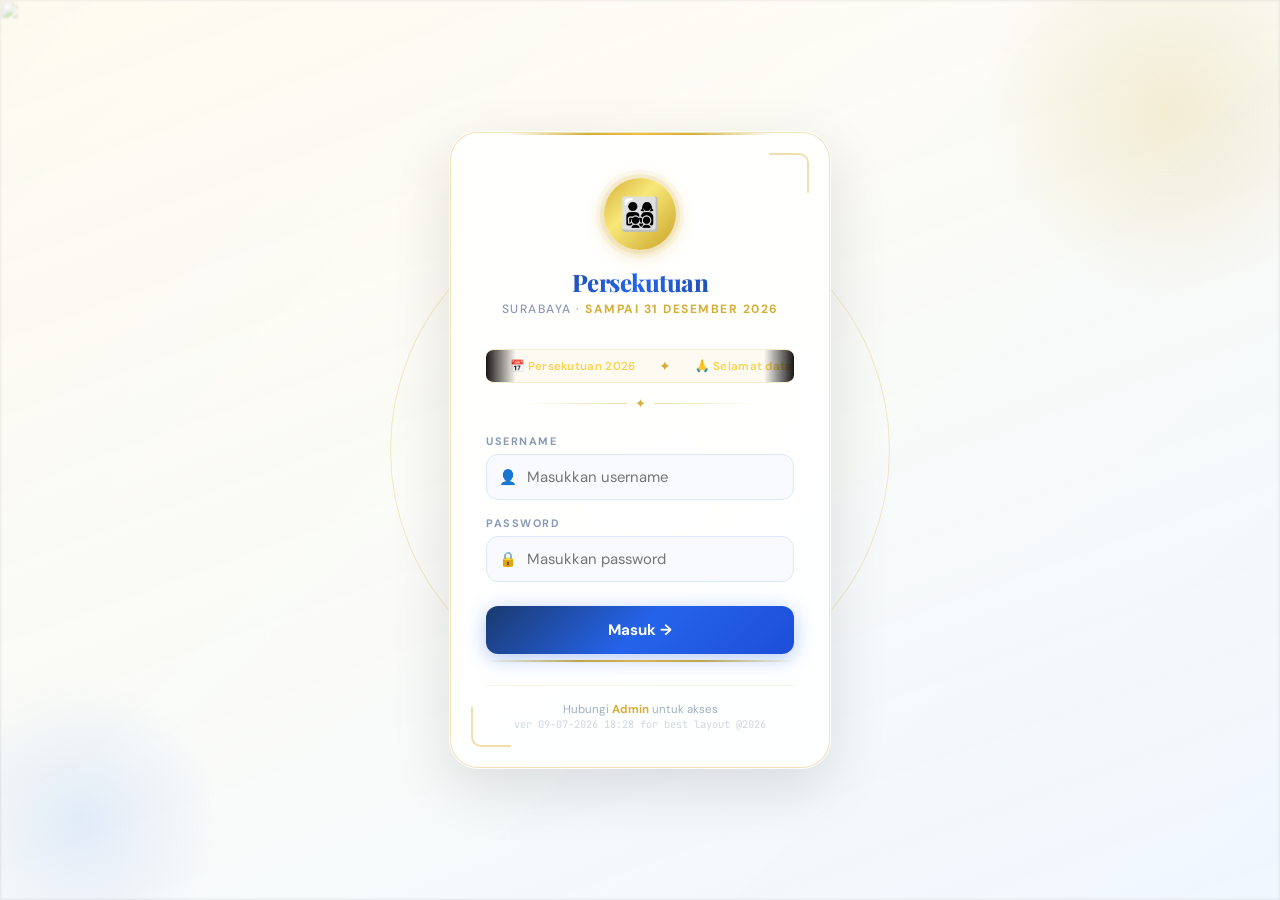
==== commit 81f47514: "Modify title and enhance reporting features Updated the title and removed unused comments and functi" ====
--- a/index.html
+++ b/index.html
@@ -3,7 +3,7 @@
 <head>
 <meta charset="UTF-8">
 <meta name="viewport" content="width=device-width, initial-scale=1.0, maximum-scale=1.0, user-scalable=no">
-<title>Statistik Pemulihan 2026</title>
+<title>10 Statistik Pemulihan 2026</title>
 <script src="https://cdnjs.cloudflare.com/ajax/libs/PapaParse/5.4.1/papaparse.min.js"></script>
 <script src="https://cdnjs.cloudflare.com/ajax/libs/xlsx/0.18.5/xlsx.full.min.js"></script>   
 <link href="https://fonts.googleapis.com/css2?family=Playfair+Display:ital,wght@0,700;0,800;1,600&family=DM+Sans:wght@300;400;500;600;700&family=JetBrains+Mono:wght@400;600&display=swap" rel="stylesheet">
@@ -15277,417 +15277,6 @@
 
 console.log('✅ PATCH Fix Dropdown + Kolom Aksi Depan + Enhanced Name Search loaded');
 
-// ═══════════════════════════════════════════════════════════════════════
-// PATCH: LAPORAN SIDANG — GUGUS DIPISAH PER SUB-GUGUS + PERSENTASE PER TAHUN
-// ═══════════════════════════════════════════════════════════════════════
-// CARA PASANG:
-//   Tempel seluruh isi file ini ke index.html, TEPAT SEBELUM tag </script>
-//   penutup terakhir (di bagian paling bawah file).
-//
-// APA YANG BERUBAH:
-//   1. Summary "Gugus" sekarang dipecah jadi tabel terpisah per sub_gugus
-//      (dihitung langsung dari data 'orang', tidak perlu ubah Apps Script).
-//   2. View "Per Orang" (di jenis sidang manapun) sekarang menampilkan
-//      kolom Persentase = jumlah hadir ÷ jumlah minggu dalam rentang
-//      tanggal yang dipilih (kalau rentangnya 1 tahun ≈ basis 52 minggu).
-//   3. View "Cari Orang" otomatis memuat SEMUA jenis sidang (SPR Pagi/
-//      Siang, Doa, Tutur Sabda, Gugus, Anak-anak, Remaja, Pemuda, CGM,
-//      Penjengukan, dst) walau filter jenis sedang kosong/satu jenis saja,
-//      lalu menampilkan jumlah hadir + persentase per jenis sidang.
-//   Tidak ada perubahan di Google Apps Script — semua murni olahan
-//   ulang di browser dari data yang sudah dikembalikan get_laporan_detail.
-// ═══════════════════════════════════════════════════════════════════════
-
-// ── HELPER: hitung jumlah minggu dalam rentang tanggal dd/mm/yyyy ───────
-function _jumlahMingguRange(tglAwal, tglAkhir) {
-  const parseD = s => {
-    const p = (s || '').split('/');
-    return p.length === 3 ? new Date(parseInt(p[2]), parseInt(p[1]) - 1, parseInt(p[0])) : null;
-  };
-  const a = parseD(tglAwal), b = parseD(tglAkhir);
-  if (!a || !b || b < a) return 52;
-  const days = Math.round((b - a) / 86400000) + 1;
-  return Math.max(1, Math.round(days / 7));
-}
-
-// ── HELPER: rekap hadir per tanggal dari array 'orang' ──────────────────
-function _buildDailySummaryFromOrang(orangList, tglListAll) {
-  const summary = {};
-  (tglListAll || []).forEach(tgl => { summary[tgl] = { efata: 0, anak: 0, tamu: 0, total: 0 }; });
-  (orangList || []).forEach(o => {
-    const klp = getKelompok(o.kategori, o.no_efataid);
-    (o.hadir_tanggal || []).forEach(tgl => {
-      if (!summary[tgl]) summary[tgl] = { efata: 0, anak: 0, tamu: 0, total: 0 };
-      summary[tgl][klp]++;
-      summary[tgl].total++;
-    });
-  });
-  return summary;
-}
-
-function _sortTglListLocal(list) {
-  return (list || []).slice().sort((a, b) => {
-    const pa = a.split('/'), pb = b.split('/');
-    return new Date(`${pa[2]}-${pa[1]}-${pa[0]}`) - new Date(`${pb[2]}-${pb[1]}-${pb[0]}`);
-  });
-}
-
-// ── Render 1 tabel untuk 1 sub-gugus ─────────────────────────────────────
-function _buildGugusTable(labelGugus, orangList, tglListAll, teksLines) {
-  const daily = _buildDailySummaryFromOrang(orangList, tglListAll);
-  const tglSorted = _sortTglListLocal(Object.keys(daily));
-  let jTotal = 0, jEf = 0, jAn = 0, jTm = 0;
-
-  let html = `<div style="margin-top:10px;margin-bottom:6px;">
-    <div style="font-size:.78rem;font-weight:700;color:var(--yellow);margin-bottom:6px;">
-      🏘️ Gugus: ${escHtml(labelGugus)} (${orangList.length} orang)
-    </div>
-    <div style="overflow-x:auto;">
-    <table style="width:100%;border-collapse:collapse;font-size:.72rem;min-width:380px;">
-    <thead><tr style="background:var(--surface2);">
-      <th style="padding:5px 7px;text-align:left;border-bottom:1px solid var(--border);font-size:.6rem;color:var(--text3);">Tanggal</th>
-      <th style="padding:5px 7px;text-align:center;border-bottom:1px solid var(--border);font-size:.6rem;color:var(--accent);">EfataID</th>
-      <th style="padding:5px 7px;text-align:center;border-bottom:1px solid var(--border);font-size:.6rem;color:var(--accent3);">Anak</th>
-      <th style="padding:5px 7px;text-align:center;border-bottom:1px solid var(--border);font-size:.6rem;color:var(--yellow);">Tamu</th>
-      <th style="padding:5px 7px;text-align:center;border-bottom:1px solid var(--border);font-size:.6rem;color:var(--green);">Total</th>
-    </tr></thead><tbody>`;
-
-  tglSorted.forEach(tgl => {
-    const s = daily[tgl] || { efata: 0, anak: 0, tamu: 0, total: 0 };
-    jTotal += s.total; jEf += s.efata; jAn += s.anak; jTm += s.tamu;
-    teksLines.push(`    ${formatTglDisplay(tgl)}: Total ${s.total} (EfataID ${s.efata}, Anak ${s.anak}, Tamu ${s.tamu})`);
-    html += `<tr style="border-bottom:1px solid var(--border);">
-      <td style="padding:4px 7px;">${escHtml(formatTglDisplay(tgl))}</td>
-      <td style="padding:4px 7px;text-align:center;color:var(--accent);font-family:'JetBrains Mono',monospace;">${s.efata}</td>
-      <td style="padding:4px 7px;text-align:center;color:var(--accent3);font-family:'JetBrains Mono',monospace;">${s.anak}</td>
-      <td style="padding:4px 7px;text-align:center;color:var(--yellow);font-family:'JetBrains Mono',monospace;">${s.tamu}</td>
-      <td style="padding:4px 7px;text-align:center;color:var(--green);font-weight:700;font-family:'JetBrains Mono',monospace;">${s.total}</td>
-    </tr>`;
-  });
-
-  html += `<tr style="background:var(--surface2);font-weight:700;">
-      <td style="padding:5px 7px;">TOTAL</td>
-      <td style="padding:5px 7px;text-align:center;color:var(--accent);font-family:'JetBrains Mono',monospace;">${jEf}</td>
-      <td style="padding:5px 7px;text-align:center;color:var(--accent3);font-family:'JetBrains Mono',monospace;">${jAn}</td>
-      <td style="padding:5px 7px;text-align:center;color:var(--yellow);font-family:'JetBrains Mono',monospace;">${jTm}</td>
-      <td style="padding:5px 7px;text-align:center;color:var(--green);font-family:'JetBrains Mono',monospace;">${jTotal}</td>
-    </tr></tbody></table></div></div>`;
-
-  teksLines.push(`    TOTAL Gugus ${labelGugus}: ${jTotal} (EfataID ${jEf}, Anak ${jAn}, Tamu ${jTm})`);
-  return { html, jTotal, jEf, jAn, jTm };
-}
-
-// ── OVERRIDE: lapRenderSummarySidang — pecah Gugus per sub-gugus ────────
-lapRenderSummarySidang = function (el, data) {
-  let html = '';
-  const uniqueEfata = new Set(), uniqueAnak = new Set(), uniqueTamu = new Set();
-  const teksLines = [
-    'LAPORAN ABSENSI SIDANG — SUMMARY',
-    'Periode: ' + formatTglDisplay(laporanAbsenState.tglAwal) + ' — ' + formatTglDisplay(laporanAbsenState.tglAkhir),
-    'Dicetak: ' + new Date().toLocaleString('id-ID') + ' oleh ' + (currentUser?.username || '-'),
-    '',
-  ];
-
-  Object.entries(data).sort().forEach(([jenis, sd]) => {
-    const orangAll = sd.orang || [];
-    const tglListAll = sd.tanggal_list || [];
-    const hasGugus = (sd.sub_gugus_list || []).length > 0;
-
-    teksLines.push('▸ ' + jenis);
-    html += `<div style="background:var(--surface);border:1px solid var(--border);border-radius:var(--radius);padding:14px;margin-bottom:10px;">
-      <div style="font-weight:700;font-size:.92rem;margin-bottom:4px;">⛪ ${escHtml(jenis)}</div>`;
-
-    if (hasGugus) {
-      html += `<div style="font-size:.68rem;color:var(--text3);margin-bottom:6px;">Dipisah per Sub Gugus:</div>`;
-      let jenisTotal = 0, jenisEf = 0, jenisAn = 0, jenisTm = 0;
-
-      (sd.sub_gugus_list || []).forEach(gugus => {
-        const gOrang = orangAll.filter(o => o.sub_gugus === gugus);
-        if (!gOrang.length) return;
-        const r = _buildGugusTable(gugus, gOrang, tglListAll, teksLines);
-        html += r.html;
-        jenisTotal += r.jTotal; jenisEf += r.jEf; jenisAn += r.jAn; jenisTm += r.jTm;
-      });
-
-      const noGugus = orangAll.filter(o => !o.sub_gugus || !(sd.sub_gugus_list || []).includes(o.sub_gugus));
-      if (noGugus.length) {
-        const r = _buildGugusTable('(Tanpa Gugus)', noGugus, tglListAll, teksLines);
-        html += r.html;
-        jenisTotal += r.jTotal; jenisEf += r.jEf; jenisAn += r.jAn; jenisTm += r.jTm;
-      }
-
-      html += `<div style="margin-top:8px;padding:8px;background:rgba(59,130,246,.08);border-radius:8px;font-size:.75rem;font-weight:700;">
-        Total ${escHtml(jenis)} (semua gugus): ${jenisTotal} — EfataID ${jenisEf}, Anak ${jenisAn}, Tamu ${jenisTm}
-      </div>`;
-      teksLines.push(`  TOTAL ${jenis} (semua gugus): ${jenisTotal}`, '');
-    } else {
-      const daily = _buildDailySummaryFromOrang(orangAll, tglListAll);
-      const tglSorted = _sortTglListLocal(Object.keys(daily));
-      let jenisTotal = 0, jenisEf = 0, jenisAn = 0, jenisTm = 0;
-
-      html += `<div style="overflow-x:auto;"><table style="width:100%;border-collapse:collapse;font-size:.72rem;min-width:400px;">
-        <thead><tr style="background:var(--surface2);">
-          <th style="padding:5px 7px;text-align:left;border-bottom:1px solid var(--border);font-size:.6rem;color:var(--text3);">Tanggal</th>
-          <th style="padding:5px 7px;text-align:center;border-bottom:1px solid var(--border);font-size:.6rem;color:var(--accent);">EfataID</th>
-          <th style="padding:5px 7px;text-align:center;border-bottom:1px solid var(--border);font-size:.6rem;color:var(--accent3);">Anak</th>
-          <th style="padding:5px 7px;text-align:center;border-bottom:1px solid var(--border);font-size:.6rem;color:var(--yellow);">Tamu</th>
-          <th style="padding:5px 7px;text-align:center;border-bottom:1px solid var(--border);font-size:.6rem;color:var(--green);">Total</th>
-        </tr></thead><tbody>`;
-
-      tglSorted.forEach(tgl => {
-        const s = daily[tgl];
-        jenisTotal += s.total; jenisEf += s.efata; jenisAn += s.anak; jenisTm += s.tamu;
-        teksLines.push(`  ${formatTglDisplay(tgl)}: Total ${s.total} (EfataID ${s.efata}, Anak ${s.anak}, Tamu ${s.tamu})`);
-        html += `<tr style="border-bottom:1px solid var(--border);">
-          <td style="padding:4px 7px;font-weight:500;">${escHtml(formatTglDisplay(tgl))}</td>
-          <td style="padding:4px 7px;text-align:center;color:var(--accent);font-family:'JetBrains Mono',monospace;">${s.efata}</td>
-          <td style="padding:4px 7px;text-align:center;color:var(--accent3);font-family:'JetBrains Mono',monospace;">${s.anak}</td>
-          <td style="padding:4px 7px;text-align:center;color:var(--yellow);font-family:'JetBrains Mono',monospace;">${s.tamu}</td>
-          <td style="padding:4px 7px;text-align:center;color:var(--green);font-weight:700;font-family:'JetBrains Mono',monospace;">${s.total}</td>
-        </tr>`;
-      });
-
-      html += `<tr style="background:var(--surface2);font-weight:700;">
-          <td style="padding:5px 7px;">TOTAL</td>
-          <td style="padding:5px 7px;text-align:center;color:var(--accent);font-family:'JetBrains Mono',monospace;">${jenisEf}</td>
-          <td style="padding:5px 7px;text-align:center;color:var(--accent3);font-family:'JetBrains Mono',monospace;">${jenisAn}</td>
-          <td style="padding:5px 7px;text-align:center;color:var(--yellow);font-family:'JetBrains Mono',monospace;">${jenisTm}</td>
-          <td style="padding:5px 7px;text-align:center;color:var(--green);font-family:'JetBrains Mono',monospace;">${jenisTotal}</td>
-        </tr></tbody></table></div>`;
-      teksLines.push(`  TOTAL ${jenis}: ${jenisTotal} (EfataID ${jenisEf}, Anak ${jenisAn}, Tamu ${jenisTm})`, '');
-    }
-
-    html += `</div>`;
-
-    orangAll.forEach(o => {
-      if (!o.hadir_tanggal || !o.hadir_tanggal.length) return;
-      const ef = (o.no_efataid || '').trim();
-      const nm = (o.nama || '').trim();
-      const key = ef ? 'EF:' + ef.toLowerCase() : 'NM:' + nm.toLowerCase();
-      const klp = getKelompok(o.kategori, ef);
-      if (klp === 'anak') uniqueAnak.add(key);
-      else if (klp === 'tamu') uniqueTamu.add(key);
-      else uniqueEfata.add(key);
-    });
-  });
-
-  const grandEfata = uniqueEfata.size, grandAnak = uniqueAnak.size, grandTamu = uniqueTamu.size;
-  const grandTotal = grandEfata + grandAnak + grandTamu;
-  const grandItems = [
-    [grandTotal, 'Total Unik', 'var(--green)', 'rgba(16,185,129,.1)'],
-    [grandEfata, 'EfataID', 'var(--accent)', 'rgba(59,130,246,.1)'],
-    [grandAnak, 'Anak', 'var(--accent3)', 'rgba(139,92,246,.1)'],
-    [grandTamu, 'Tamu', 'var(--yellow)', 'rgba(245,158,11,.1)'],
-  ];
-  const grandBoxes = grandItems.map(it => `<div style="background:${it[3]};border-radius:8px;padding:8px;text-align:center;">
-    <div style="font-family:'JetBrains Mono',monospace;font-size:1.3rem;font-weight:700;color:${it[2]};">${it[0]}</div>
-    <div style="font-size:.58rem;color:${it[2]};">${it[1]}</div></div>`).join('');
-  const grandHtml = `<div style="background:var(--surface);border:1px solid var(--accent);border-radius:var(--radius);padding:14px;margin-bottom:12px;">
-    <div style="font-size:.78rem;font-weight:700;color:var(--text3);margin-bottom:8px;">
-      🏆 GRAND TOTAL (Unik) — ${escHtml(formatTglDisplay(laporanAbsenState.tglAwal))} s/d ${escHtml(formatTglDisplay(laporanAbsenState.tglAkhir))}
-    </div>
-    <div style="font-size:.62rem;color:var(--text3);margin-bottom:8px;font-style:italic;">
-      * Dihitung per orang unik — jemaat yang hadir di beberapa sidang / gugus hanya dihitung 1×
-    </div>
-    <div style="display:grid;grid-template-columns:repeat(4,1fr);gap:6px;">${grandBoxes}</div>
-  </div>`;
-
-  teksLines.push('GRAND TOTAL (Unik): ' + grandTotal + ' orang (EfataID ' + grandEfata + ', Anak ' + grandAnak + ', Tamu ' + grandTamu + ')');
-  laporanAbsenState._teksLaporan = teksLines.join('\n');
-  el.innerHTML = grandHtml + html;
-};
-
-// ── OVERRIDE: _buildPerPersonTable — tambah kolom Persentase ────────────
-_buildPerPersonTable = function (label, orangList, teksLines) {
-  const jumlahMinggu = _jumlahMingguRange(laporanAbsenState.tglAwal, laporanAbsenState.tglAkhir);
-  teksLines.push(`  [${label}] — ${orangList.length} orang (basis ${jumlahMinggu} minggu periode ini)`);
-
-  let rows = '';
-  orangList.forEach((o, idx) => {
-    const total = o.hadir_tanggal.length;
-    const pct = jumlahMinggu > 0 ? Math.min(100, Math.round(total / jumlahMinggu * 100)) : 0;
-    const bg = idx % 2 === 0 ? '' : 'background:var(--surface2);';
-    const jInfo = lookupJemaat(o.no_efataid, o.nama);
-    const pctColor = pct >= 80 ? 'var(--green)' : pct >= 50 ? 'var(--yellow)' : 'var(--red)';
-
-    rows += `<tr style="${bg}">
-      <td style="padding:5px 7px;font-size:.75rem;font-weight:500;max-width:190px;
-        white-space:nowrap;overflow:hidden;text-overflow:ellipsis;">
-        ${escHtml(o.nama || '-')}
-        ${o.no_efataid ? `<span style="font-size:.55rem;color:var(--text3);"> · ${escHtml(o.no_efataid)}</span>` : ''}
-        ${o.sub_gugus ? `<span style="font-size:.55rem;color:var(--yellow);"> · ${escHtml(o.sub_gugus)}</span>` : ''}
-      </td>
-      <td style="padding:5px 7px;font-size:.68rem;color:var(--text2);max-width:150px;white-space:nowrap;overflow:hidden;text-overflow:ellipsis;" title="${escHtml(jInfo.alamat)}">${escHtml(jInfo.alamat || '-')}</td>
-      <td style="padding:5px 7px;font-size:.68rem;color:var(--text2);white-space:nowrap;">${jInfo.telpon ? `<a href="tel:${escHtml(jInfo.telpon)}" style="color:var(--accent);text-decoration:none;">${escHtml(jInfo.telpon)}</a>` : '-'}</td>
-      <td style="padding:5px 7px;text-align:center;font-family:'JetBrains Mono',monospace;
-        font-size:.82rem;font-weight:700;color:${total > 0 ? 'var(--green)' : 'var(--text3)'};">${total}</td>
-      <td style="padding:5px 7px;text-align:center;font-family:'JetBrains Mono',monospace;
-        font-size:.78rem;font-weight:700;color:${pctColor};">${pct}%</td>
-      <td style="padding:5px 7px;width:64px;">
-        <div style="height:8px;background:var(--surface2);border-radius:4px;overflow:hidden;">
-          <div style="height:100%;width:${pct}%;background:${pctColor};border-radius:4px;
-            transition:width .3s;"></div>
-        </div>
-      </td>
-    </tr>`;
-    teksLines.push(`    ${o.nama}: ${total}× (${pct}%) | Alamat: ${jInfo.alamat || '-'} | Telp: ${jInfo.telpon || '-'}`);
-  });
-
-  return `<div style="margin-bottom:10px;">
-    <div style="font-size:.72rem;font-weight:700;color:var(--accent);margin-bottom:4px;">
-      ${label} (${orangList.length}) — basis ${jumlahMinggu} minggu
-    </div>
-    <div style="overflow-x:auto;">
-      <table style="width:100%;border-collapse:collapse;">
-        <thead><tr style="background:var(--surface2);">
-          <th style="padding:5px 7px;text-align:left;font-size:.6rem;color:var(--text3);
-            border-bottom:1px solid var(--border);">Nama</th>
-          <th style="padding:5px 7px;text-align:left;font-size:.6rem;color:var(--text3);
-            border-bottom:1px solid var(--border);">Alamat</th>
-          <th style="padding:5px 7px;text-align:left;font-size:.6rem;color:var(--text3);
-            border-bottom:1px solid var(--border);">Telpon</th>
-          <th style="padding:5px 7px;text-align:center;font-size:.6rem;color:var(--green);
-            border-bottom:1px solid var(--border);width:45px;">Hadir</th>
-          <th style="padding:5px 7px;text-align:center;font-size:.6rem;color:var(--yellow);
-            border-bottom:1px solid var(--border);width:50px;">%</th>
-          <th style="padding:5px 7px;font-size:.6rem;color:var(--text3);
-            border-bottom:1px solid var(--border);width:64px;"></th>
-        </tr></thead>
-        <tbody>${rows}</tbody>
-      </table>
-    </div>
-  </div>`;
-};
-
-// ── OVERRIDE: _renderPersonSearchResults — tambah persentase per sidang ─
-_renderPersonSearchResults = function (resultEl, results, tipe, queryStr, tglAwal, tglAkhir, prefix) {
-  const jumlahMinggu = _jumlahMingguRange(tglAwal, tglAkhir);
-  const teksLines = [
-    `LAPORAN KEHADIRAN PER ORANG — ${tipe}`, `Pencarian: "${queryStr}"`,
-    `Periode: ${formatTglDisplay(tglAwal)} — ${formatTglDisplay(tglAkhir)} (± ${jumlahMinggu} minggu)`,
-    `Dicetak: ${new Date().toLocaleString('id-ID')} oleh ${currentUser?.username || '-'}`,
-    `Total: ${results.length} record`, '',
-    'Tanggal | Nama Sidang | Nama Lengkap | Nama Panggilan | No EfataID', '-'.repeat(80),
-  ];
-
-  const personSummary = {};
-  results.forEach(r => {
-    const key = r.no_efataid || r.nama_lengkap;
-    if (!personSummary[key]) personSummary[key] = { nama_lengkap: r.nama_lengkap, nama_panggilan: r.nama_panggilan, no_efataid: r.no_efataid, sidang: {} };
-    const sdKey = r.nama_sidang_display || r.jenis_sidang;
-    if (!personSummary[key].sidang[sdKey]) personSummary[key].sidang[sdKey] = [];
-    personSummary[key].sidang[sdKey].push(r.tanggal);
-  });
-
-  let html = `<div style="display:flex;gap:4px;flex-wrap:wrap;margin-bottom:10px;">
-    <button onclick="${prefix}ExportCopy()" class="btn-action green" style="font-size:.72rem;padding:6px 12px;">📋 Copy Teks</button>
-    <button onclick="${prefix}ExportExcel('${tipe}')" class="btn-action" style="font-size:.72rem;padding:6px 12px;">📗 Excel</button>
-    <button onclick="${prefix}ExportPDF('${tipe}')" class="btn-action" style="font-size:.72rem;padding:6px 12px;">📄 PDF</button>
-    <span style="font-size:.7rem;color:var(--text3);align-self:center;margin-left:auto;">${results.length} record · basis ${jumlahMinggu} minggu</span></div>`;
-
-  Object.values(personSummary).forEach(person => {
-    html += `<div style="background:var(--surface);border:1px solid var(--border);border-radius:var(--radius);padding:12px;margin-bottom:8px;">
-      <div style="display:flex;align-items:center;gap:8px;margin-bottom:8px;flex-wrap:wrap;">
-        <div style="font-weight:700;font-size:.88rem;color:var(--text);">👤 ${escHtml(person.nama_lengkap)}</div>
-        ${person.nama_panggilan ? `<span class="tag" style="font-size:.62rem;">${escHtml(person.nama_panggilan)}</span>` : ''}
-        ${person.no_efataid ? `<span class="tag purple" style="font-size:.6rem;font-family:'JetBrains Mono',monospace;">${escHtml(person.no_efataid)}</span>` : ''}
-      </div>`;
-
-    let totalSemua = 0;
-    Object.entries(person.sidang).sort().forEach(([sidangLabel, tanggalList]) => {
-      const sorted = tanggalList.slice().sort((a, b) => {
-        const pa = a.split('/'), pb = b.split('/');
-        return new Date(`${pa[2]}-${pa[1]}-${pa[0]}`) - new Date(`${pb[2]}-${pb[1]}-${pb[0]}`);
-      });
-      const pct = jumlahMinggu > 0 ? Math.min(100, Math.round(sorted.length / jumlahMinggu * 100)) : 0;
-      const pctColor = pct >= 80 ? 'var(--green)' : pct >= 50 ? 'var(--yellow)' : 'var(--red)';
-      totalSemua += sorted.length;
-
-      html += `<div style="margin-bottom:6px;">
-        <div style="font-size:.72rem;font-weight:700;color:var(--accent);margin-bottom:3px;">⛪ ${escHtml(sidangLabel)}
-          <span style="color:var(--green);font-family:'JetBrains Mono',monospace;margin-left:4px;">(${sorted.length}×)</span>
-          <span style="color:${pctColor};font-family:'JetBrains Mono',monospace;margin-left:6px;font-weight:700;">${pct}%</span></div>
-        <div style="height:5px;background:var(--surface2);border-radius:3px;overflow:hidden;max-width:200px;margin-bottom:4px;">
-          <div style="height:100%;width:${pct}%;background:${pctColor};border-radius:3px;"></div></div>
-        <div style="display:flex;flex-wrap:wrap;gap:4px;">`;
-      sorted.forEach(tgl => { html += `<span style="font-size:.68rem;padding:3px 8px;border-radius:6px;background:rgba(16,185,129,.1);color:var(--green);font-weight:500;border:1px solid rgba(16,185,129,.2);">${escHtml(formatTglDisplay(tgl))}</span>`; });
-      html += `</div></div>`;
-
-      teksLines.push(`${person.nama_lengkap} | ${person.nama_panggilan} | ${person.no_efataid}`);
-      teksLines.push(`  ${sidangLabel}: ${pct}% (${sorted.length}/${jumlahMinggu} minggu) — ${sorted.map(t => formatTglDisplay(t)).join(', ')}`);
-    });
-
-    html += `<div style="margin-top:4px;font-size:.7rem;color:var(--text3);border-top:1px solid var(--border);padding-top:5px;">
-      Total kehadiran semua sidang: <strong style="color:var(--accent);">${totalSemua}×</strong></div>`;
-    html += `</div>`;
-    teksLines.push('');
-  });
-
-  html += `<div style="margin-top:10px;"><div style="font-size:.72rem;font-weight:700;color:var(--text3);margin-bottom:6px;text-transform:uppercase;letter-spacing:.6px;">📋 Detail Lengkap (${results.length} record)</div>
-    <div style="overflow-x:auto;"><table style="width:100%;border-collapse:collapse;font-size:.72rem;min-width:500px;">
-    <thead><tr style="background:var(--surface2);">
-      <th style="padding:5px 7px;text-align:left;border-bottom:1px solid var(--border);font-size:.6rem;color:var(--text3);">No</th>
-      <th style="padding:5px 7px;text-align:left;border-bottom:1px solid var(--border);font-size:.6rem;color:var(--text3);">Tanggal</th>
-      <th style="padding:5px 7px;text-align:left;border-bottom:1px solid var(--border);font-size:.6rem;color:var(--text3);">Nama Sidang</th>
-      <th style="padding:5px 7px;text-align:left;border-bottom:1px solid var(--border);font-size:.6rem;color:var(--text3);">Nama Lengkap</th>
-      <th style="padding:5px 7px;text-align:left;border-bottom:1px solid var(--border);font-size:.6rem;color:var(--text3);">Nama Panggilan</th>
-      <th style="padding:5px 7px;text-align:left;border-bottom:1px solid var(--border);font-size:.6rem;color:var(--text3);">No EfataID</th>
-    </tr></thead><tbody>`;
-
-  results.forEach((r, idx) => {
-    const bg = idx % 2 === 0 ? '' : 'background:var(--surface2);';
-    const display = r.nama_sidang_display || r.jenis_sidang;
-    html += `<tr style="${bg}border-bottom:1px solid var(--border);">
-      <td style="padding:4px 7px;color:var(--text3);font-size:.65rem;">${idx + 1}</td>
-      <td style="padding:4px 7px;font-weight:500;">${escHtml(formatTglDisplay(r.tanggal))}</td>
-      <td style="padding:4px 7px;color:var(--accent);">${escHtml(display)}</td>
-      <td style="padding:4px 7px;">${escHtml(r.nama_lengkap)}</td>
-      <td style="padding:4px 7px;color:var(--text2);">${escHtml(r.nama_panggilan)}</td>
-      <td style="padding:4px 7px;font-family:'JetBrains Mono',monospace;font-size:.68rem;color:var(--accent3);">${escHtml(r.no_efataid)}</td></tr>`;
-    teksLines.push(`${formatTglDisplay(r.tanggal)} | ${display} | ${r.nama_lengkap} | ${r.nama_panggilan} | ${r.no_efataid}`);
-  });
-  html += `</tbody></table></div></div>`;
-
-  if (prefix === 'sp') _searchPersonTeks = teksLines.join('\n');
-  else if (prefix === 'adv') _advState.teks = teksLines.join('\n');
-  resultEl.innerHTML = html;
-};
-
-// ── OVERRIDE: lapSetView — otomatis muat SEMUA jenis sidang saat cari orang ─
-lapSetView = async function (view) {
-  laporanAbsenState.activeView = view;
-
-  if (view === 'searchperson' && laporanAbsenState.activeTab === 'sidang') {
-    const currentKeys = Object.keys(laporanAbsenState.dataSidang || {});
-    const allKeys = Object.keys(SIDANG_SHEET_MAP);
-    const missing = allKeys.filter(k => !currentKeys.includes(k));
-    if (missing.length) {
-      const el = document.getElementById('laporan-result');
-      if (el) el.innerHTML = '<div class="loading-shimmer"></div><div style="text-align:center;font-size:.78rem;color:var(--text3);padding:8px;">⏳ Memuat semua jenis sidang untuk pencarian lintas-sidang (SPR, Doa, Gugus, Anak, Remaja, Pemuda, CGM, dll)...</div>';
-      try {
-        for (const jenis of missing) {
-          const params = new URLSearchParams({ action: 'get_laporan_detail', tgl_awal: laporanAbsenState.tglAwal, tgl_akhir: laporanAbsenState.tglAkhir, jenis_sidang: jenis });
-          const resp = await fetch(APPS_SCRIPT_ABSENSI_SIDANG + '?' + params.toString());
-          try {
-            const r = JSON.parse(await resp.text());
-            if (r.status === 'ok' && r.data) {
-              if (!laporanAbsenState.dataSidang) laporanAbsenState.dataSidang = {};
-              Object.assign(laporanAbsenState.dataSidang, r.data);
-            }
-          } catch (e) { /* skip jenis yang gagal */ }
-        }
-      } catch (e) { toast('⚠️ Sebagian data gagal dimuat: ' + e.message); }
-    }
-  }
-
-  lapRenderCurrentData();
-  ['summary', 'weekly', 'perperson', 'searchperson'].forEach(v => {
-    const btn = document.getElementById('lap-vbtn-' + v);
-    if (btn) btn.classList.toggle('active', v === view);
-  });
-};
-
-console.log('✅ PATCH Laporan Gugus per Sub-Gugus + Persentase Per Tahun loaded');
 
    
 </script>
